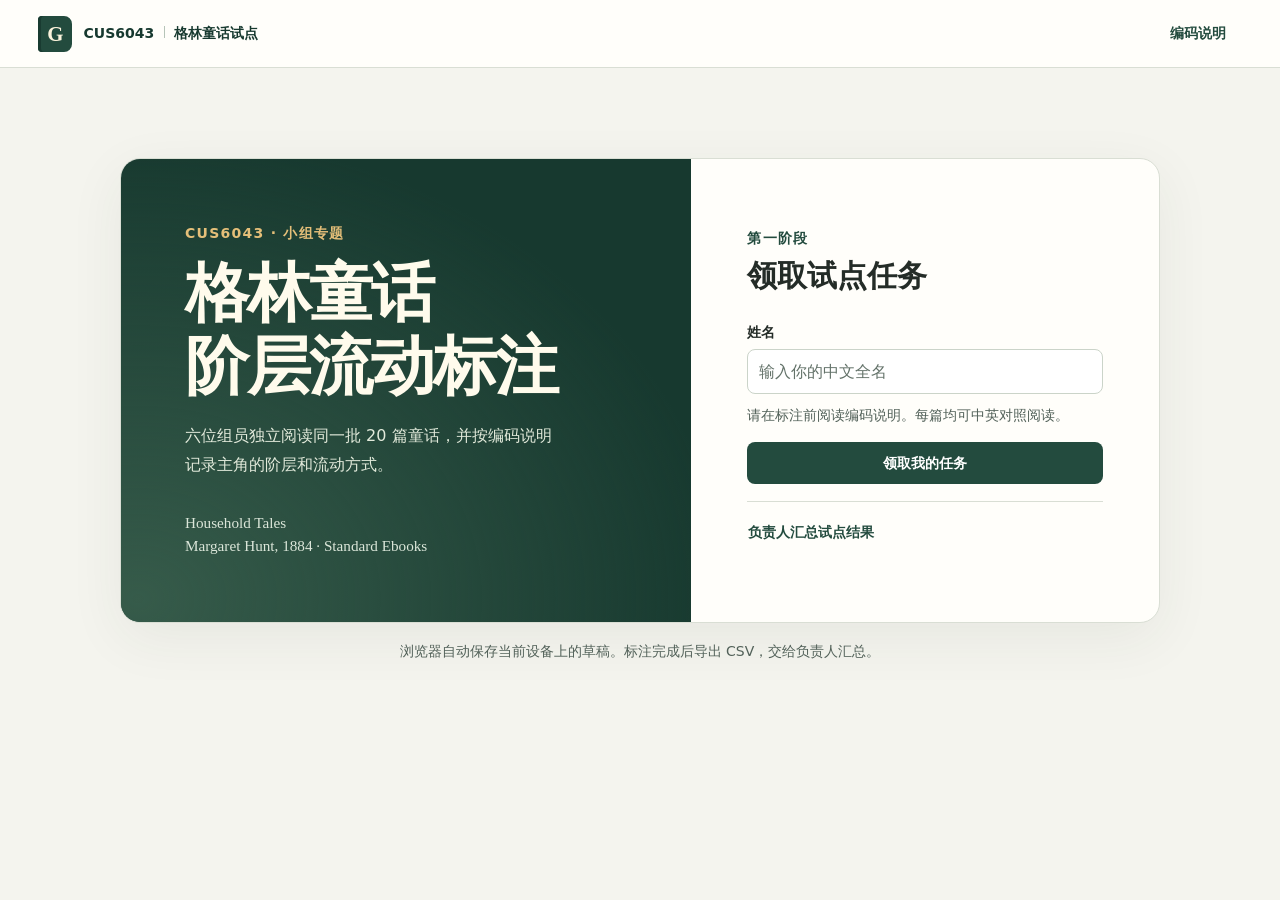
==== index.html @ 4f070ebf "Add files via upload" ====
<!doctype html>
<html lang="zh-CN">
<head>
  <meta charset="utf-8">
  <meta name="viewport" content="width=device-width, initial-scale=1">
  <meta name="color-scheme" content="light">
  <meta name="description" content="CUS6043 格林童话阶层流动独立试点标注工具，内置试点篇目的英文全文与中文翻译">
  <title>格林童话阶层流动 · 试点标注</title>
  <style>:root {
  --paper: #f4f4ee;
  --white: #fffefa;
  --ink: #242c27;
  --muted: #526159;
  --forest: #234b3e;
  --deep: #17392f;
  --line: #d9ded4;
  --soft-green: #e7eee5;
  --ochre: #e5bf79;
  --error: #8e3028;
  --radius: 14px;
  --serif: "Georgia", "Songti SC", "Noto Serif CJK SC", SimSun, serif;
  font: 16px/1.5 "Microsoft YaHei UI", "PingFang SC", system-ui, sans-serif;
  color: var(--ink);
  background: var(--paper);
}
*, *::before, *::after { box-sizing: border-box; }
[hidden] { display: none !important; }
body { margin: 0; }
button, input, select, textarea { font: inherit; }
button { cursor: pointer; }
button:disabled { cursor: default; }
button:focus-visible, input:focus-visible, select:focus-visible, textarea:focus-visible, [tabindex="0"]:focus-visible, summary:focus-visible {
  outline: 2px solid #527763;
  outline-offset: 3px;
}
h1, h2, h3, p { margin: 0; }
.muted { color: var(--muted); font-size: .875rem; }
.visually-hidden { position: absolute; width: 1px; height: 1px; padding: 0; margin: -1px; overflow: hidden; clip-path: inset(50%); white-space: nowrap; }
.error { color: var(--error); font-size: .875rem; white-space: pre-line; }
.eyebrow { color: var(--forest); font-size: .875rem; font-weight: 700; letter-spacing: .09em; }
.button {
  border: 1px solid transparent;
  border-radius: 8px;
  padding: .6rem .93rem;
  font-size: .875rem;
  font-weight: 650;
  line-height: 1.45;
  min-height: 42px;
}
.primary { color: white; background: var(--forest); }
.primary:hover:not(:disabled) { background: var(--deep); }
.secondary { color: var(--forest); background: var(--white); border-color: var(--line); }
.secondary:hover:not(:disabled), .quiet:hover { background: var(--soft-green); }
.primary:disabled, .secondary:disabled { color: #57665d; background: #e8ece5; border-color: #e8ece5; }
.quiet, .link { color: var(--forest); background: transparent; }
.link { padding-inline: 0; text-align: left; }
.link:hover { text-decoration: underline; text-underline-offset: 3px; }
.topbar {
  height: 68px;
  display: flex;
  justify-content: space-between;
  align-items: center;
  gap: .65rem;
  padding: 0 clamp(16px, 3vw, 50px);
  border-bottom: 1px solid var(--line);
  background: var(--white);
}
.brand {
  display: flex;
  align-items: center;
  gap: .7rem;
  padding: 0;
  border: 0;
  color: var(--deep);
  background: transparent;
  font-size: .875rem;
  font-weight: 700;
  white-space: nowrap;
}
.brand-mark {
  display: grid;
  place-items: center;
  width: 34px;
  height: 36px;
  border-radius: 4px 8px 8px 4px;
  color: #fcf3dc;
  background: var(--forest);
  font: 700 1.3rem var(--serif);
  box-shadow: inset 3px 0 #193b31;
}
.brand-divider { display: inline-block; margin-inline: .6rem; height: .75rem; border-left: 1px solid #b6c4b8; vertical-align: -.025rem; }
.top-actions { display: flex; gap: .3rem; align-items: center; }
#identity { color: var(--forest); font-size: .875rem; font-weight: 700; margin-right: .55rem; }
.home { max-width: 1088px; margin: clamp(42px, 10vh, 105px) auto 40px; padding: 0 24px; }
.landing {
  min-height: 465px;
  display: grid;
  grid-template-columns: 1.22fr 1fr;
  border: 1px solid var(--line);
  border-radius: 20px;
  overflow: hidden;
  background: var(--white);
  box-shadow: 0 15px 56px #263b2711;
}
.landing-intro {
  display: flex;
  flex-direction: column;
  align-items: flex-start;
  padding: clamp(31px, 5vw, 66px);
  color: #fffbec;
  background: radial-gradient(ellipse at 3% 95%, #365b4a 0%, transparent 75%), var(--deep);
}
.landing-intro .eyebrow { color: var(--ochre); }
.landing-intro h1 { font: 700 clamp(2.45rem, 5vw, 4.25rem)/1.14 var(--serif); letter-spacing: -.03em; margin: .9rem 0 1.1rem; }
.landing-intro > p:nth-of-type(2) { max-width: 23em; color: #e2eadb; line-height: 1.8; }
.edition {
  margin-top: auto;
  padding-top: 1.2rem;
  color: #dbe6d9;
  font: .95rem/1.55 var(--serif);
}
.entry { align-self: center; padding: clamp(30px, 4.5vw, 56px); }
.entry h2 { font: 700 1.9rem/1.3 var(--serif); margin: .5rem 0 1.6rem; }
.entry-help { margin: .65rem 0 1rem; color: var(--muted); font-size: .875rem; }
.entry .primary { width: 100%; }
.entry .error { margin-top: .65rem; }
.entry-footer { margin-top: 1.1rem; padding-top: .55rem; border-top: 1px solid var(--line); }
.landing-foot { text-align: center; margin: 1.1rem auto 0; color: var(--muted); font-size: .875rem; }
label { display: block; color: var(--ink); font-size: .875rem; font-weight: 650; }
input:not([type]), input[type="text"], select, textarea {
  width: 100%;
  border: 1px solid #cbd4c9;
  border-radius: 8px;
  padding: .59rem .66rem;
  background: #fff;
  color: var(--ink);
}
input::placeholder, textarea::placeholder { color: #637269; }
.entry input { margin-top: .4rem; }
select {
  appearance: none;
  padding-right: 1.8rem;
  background: linear-gradient(45deg, transparent 50%, #4d6759 50%) right 13px center / 5px 5px no-repeat,
              linear-gradient(135deg, #4d6759 50%, transparent 50%) right 8px center / 5px 5px no-repeat, #fff;
}
textarea { resize: vertical; min-height: 76px; }
.workbench {
  display: grid;
  grid-template-columns: minmax(175px, 224px) minmax(340px, 1fr) minmax(315px, 380px);
  gap: 16px;
  max-width: 1570px;
  height: calc(100dvh - 68px);
  margin: 0 auto;
  padding: 16px;
}
.queue, .reader, .annotation { min-height: 0; border: 1px solid var(--line); border-radius: var(--radius); background: var(--white); }
.queue { display: flex; flex-direction: column; overflow: hidden; }
.queue-head, .queue-actions { padding: 14px 15px; }
.queue-head { border-bottom: 1px solid var(--line); }
.queue-head h2 { font-size: 1.05rem; }
#progress-text { margin: .26rem 0; color: var(--muted); font-size: .875rem; }
progress { width: 100%; height: 9px; border: 0; border-radius: 20px; background: var(--soft-green); overflow: hidden; }
progress::-webkit-progress-bar { background: var(--soft-green); }
progress::-webkit-progress-value { background: #548166; }
progress::-moz-progress-bar { background: #548166; }
.queue ol { min-height: 0; overflow-y: auto; list-style: none; margin: 0; padding: .33rem .45rem; flex: 1; }
.task {
  display: grid;
  grid-template-columns: 2rem minmax(0, 1fr) .67rem;
  gap: .32rem;
  align-items: center;
  text-align: left;
  width: 100%;
  padding: .51rem .42rem;
  min-height: 42px;
  border: 1px solid transparent;
  border-radius: 7px;
  color: var(--ink);
  background: transparent;
  font-size: .875rem;
}
.task:hover { background: #f1f3ee; }
.task[aria-current] { background: var(--soft-green); color: var(--deep); border-color: #c7d8c8; font-weight: 700; }
.task-id { color: var(--muted); font-size: .78rem; font-variant-numeric: tabular-nums; }
.task-title { overflow: hidden; text-overflow: ellipsis; white-space: nowrap; }
.task-state { width: .58rem; height: .58rem; border: 1px solid #adb9af; border-radius: 50%; }
.task-state.draft { background: #bd823b; border-color: #ac752e; }
.task-state.complete { background: #426951; border-color: #426951; }
.queue-actions { border-top: 1px solid var(--line); }
.queue-actions .primary { width: 100%; }
#export-hint { margin-top: .4rem; }
.backup-actions { display: flex; flex-wrap: wrap; gap: .15rem .65rem; }
.mobile-jump { display: none; }
.reader { display: flex; overflow: hidden; flex-direction: column; container-type: inline-size; }
.reader-head { padding: 20px clamp(19px, 2.5vw, 38px) 14px; border-bottom: 1px solid var(--line); }
.reader-head h1 { color: #26382c; font: 700 clamp(1.75rem, 3vw, 2.65rem)/1.12 var(--serif); overflow-wrap: anywhere; margin: .3rem 0 .46rem; }
.reader-head h1 span { display: block; }
.reader[data-mode="bilingual"] h1 .chinese-copy {
  margin-top: .46rem;
  color: var(--forest);
  font: 700 clamp(1.06rem, 2vw, 1.33rem)/1.3 var(--serif);
}
.reader[data-mode="english"] .chinese-copy,
.reader[data-mode="chinese"] .english-copy { display: none; }
.reader-modes {
  display: inline-flex;
  gap: 2px;
  margin-top: .75rem;
  padding: 2px;
  border: 1px solid var(--line);
  border-radius: 8px;
  background: #f2f4ed;
}
.reader-modes label { position: relative; min-width: 0; cursor: pointer; }
.reader-modes input { position: absolute; inset: 0; width: 100%; height: 100%; margin: 0; opacity: 0; cursor: pointer; }
.reader-modes span { display: block; border-radius: 6px; padding: .33rem .61rem; white-space: nowrap; }
.reader-modes input:checked + span { color: white; background: var(--forest); }
.reader-modes input:focus-visible + span { outline: 2px solid #527763; outline-offset: 2px; }
.story-body {
  flex: 1;
  overflow: auto;
  overscroll-behavior: contain;
  min-height: 0;
  padding: 18px clamp(19px, 2.5vw, 38px) 30px;
  font: 1.13rem/1.68 var(--serif);
  hyphens: auto;
}
.reading-pair { max-width: 74ch; margin: 0 auto; }
.story-body p { margin: 0 0 1em; }
.story-body .chinese-copy {
  font-family: "Songti SC", "Noto Serif CJK SC", SimSun, serif;
  line-height: 1.85;
  hyphens: none;
}
.reader[data-mode="bilingual"] .reading-pair {
  padding-block: .82rem;
  border-bottom: 1px solid var(--line);
}
.reader[data-mode="bilingual"] .reading-pair:first-child { padding-top: 0; }
.reader[data-mode="bilingual"] .reading-pair:last-child { border-bottom: 0; }
.reader[data-mode="bilingual"] .reading-pair p { margin: 0; }
.reader[data-mode="bilingual"] .reading-pair .chinese-copy {
  margin-top: .48rem;
  border-left: 2px solid #c7d8c8;
  padding-left: .66rem;
}
@container (min-width: 625px) {
  .reader[data-mode="bilingual"] .reading-pair { display: grid; grid-template-columns: 1fr 1fr; max-width: none; gap: 1.15rem; }
  .reader[data-mode="bilingual"] .reading-pair .chinese-copy { margin-top: 0; padding-left: .9rem; }
}
.annotation { overflow: auto; }
.annotation-head { display: flex; align-items: center; justify-content: space-between; gap: .45rem; padding: 17px 17px 13px; border-bottom: 1px solid var(--line); }
.annotation-head h2 { font: 700 1.38rem/1.3 var(--serif); margin-top: .17rem; }
.state { color: var(--muted); font-size: .875rem; text-align: right; }
.state.failure { color: var(--error); }
#annotation-form { padding: 14px 17px 18px; }
fieldset { min-width: 0; border: 0; padding: 0; margin: 0; }
legend { padding: 0; font-size: .875rem; font-weight: 700; }
.field { min-width: 0; }
.field label, .label { margin-bottom: .26rem; }
.necessary { color: #8e3028; }
.choice-row { display: grid; grid-template-columns: 1fr 1fr; gap: .55rem; margin-top: .33rem; }
.choice-row label { display: flex; align-items: center; gap: .42rem; border: 1px solid var(--line); padding: .45rem .5rem; border-radius: 8px; margin: 0; cursor: pointer; white-space: nowrap; }
.choice-row input { flex: none; margin: 0; }
.choice-row label:has(input:checked) { background: var(--soft-green); border-color: #a8bfae; }
input[type=radio], input[type=checkbox] { accent-color: var(--forest); }
.field-grid { display: grid; grid-template-columns: 1fr 1fr; gap: .65rem .55rem; margin-top: .75rem; }
.field-wide { grid-column: 1 / -1; }
.form-instruction { font-size: .875rem; color: var(--muted); margin-top: .65rem; }
.form-actions { display: flex; gap: .55rem; margin-top: .85rem; }
.form-actions .primary { flex: 1; }
#form-error { margin-top: .56rem; }
.review { max-width: 1180px; margin: 0 auto; padding: 34px 20px; }
.review-head { display: flex; justify-content: space-between; align-items: flex-end; gap: 1rem; margin-bottom: 22px; }
.review-head h1, dialog h2 { font: 700 2.2rem/1.25 var(--serif); margin: .24rem 0 .45rem; }
.review-head p:not(.eyebrow) { color: var(--muted); }
.review-panel { border: 1px solid var(--line); border-radius: var(--radius); background: var(--white); padding: 18px; margin-bottom: 16px; }
.review-actions, .result-heading { display: flex; align-items: center; gap: .65rem; flex-wrap: wrap; }
.result-heading { justify-content: space-between; margin-bottom: .5rem; }
.result-heading h2 { font-size: 1.18rem; }
.review-actions + p, .review-panel .error { margin-top: .65rem; }
.review-roles { margin: .75rem 0 0; padding: 0; display: flex; flex-wrap: wrap; list-style: none; gap: .5rem; }
.review-roles li { border: 1px solid var(--line); border-radius: 6px; padding: .35rem .55rem; font-size: .875rem; }
.review-roles li.received { border-color: #bfd0bf; background: var(--soft-green); }
.review-result { border-top: 1px solid var(--line); }
.review-result summary { cursor: pointer; padding: .65rem .15rem; }
.review-result strong { color: var(--deep); }
.review-result small { margin-left: .45rem; color: var(--muted); font-size: .875rem; }
.review-result[data-conflict="true"] strong { color: #813e1c; }
.table-scroll { overflow: auto; }
table { border-collapse: collapse; width: 100%; font-size: .875rem; }
th, td { padding: .46rem .55rem; text-align: left; vertical-align: top; border-bottom: 1px solid var(--line); }
th { background: #eff2eb; }
td.conflict-cell { background: #faedda; }
td:last-child { white-space: pre-wrap; overflow-wrap: anywhere; min-width: 7rem; }
.check-label { display: flex; align-items: center; gap: .25rem; }
dialog { width: min(860px, calc(100% - 24px)); max-height: 87dvh; padding: 0; border: 1px solid var(--line); border-radius: var(--radius); background: var(--white); color: var(--ink); }
dialog::backdrop { background: #162b24a0; }
.dialog-head { position: sticky; top: 0; display: flex; justify-content: space-between; align-items: center; padding: 14px 22px; gap: 1rem; background: var(--white); border-bottom: 1px solid var(--line); }
.guide-content { padding: 0 22px 16px; }
.guide-item { padding: 12px 0; border-bottom: 1px solid var(--line); }
.guide-item:last-child { border-bottom: 0; }
.guide-item h3 { margin-bottom: .32rem; font-size: 1.12rem; }
.guide-item p { margin-bottom: .3rem; }
@media (max-width: 1050px) {
  .workbench { grid-template-columns: minmax(150px, 176px) minmax(260px, 1fr) minmax(295px, 320px); gap: 10px; padding: 10px; }
  .task { grid-template-columns: 1.65rem minmax(0, 1fr) .62rem; gap: .2rem; }
  .annotation-head, #annotation-form { padding-left: 11px; padding-right: 11px; }
}
@media (max-width: 810px) {
  .workbench { height: auto; grid-template-columns: minmax(0, 1fr) minmax(285px, 330px); }
  .queue { grid-column: 1 / -1; display: grid; grid-template-columns: minmax(0, 1fr) minmax(0, 1fr); }
  .queue ol { display: none; }
  .queue-head, .queue-actions { border: 0; }
  .queue-actions { grid-column: 1 / -1; display: flex; align-items: center; flex-wrap: wrap; gap: .25rem .75rem; border-top: 1px solid var(--line); padding-block: .5rem; }
  .queue-actions .primary { width: auto; }
  #export-hint { margin-top: 0; }
  .mobile-jump { display: block; padding: 12px 14px; }
  .mobile-jump select { display: block; margin-top: .25rem; }
  .story-body { max-height: 62dvh; font-size: 1.05rem; }
}
@media (max-width: 650px) {
  .topbar { height: auto; min-height: 60px; flex-wrap: wrap; padding: 8px 11px; }
  .top-actions { gap: .1rem; }
  .top-actions .button { padding-inline: .42rem; }
  #identity { margin-right: .22rem; }
  .home { margin-top: 22px; padding-inline: 12px; }
  .landing { grid-template-columns: minmax(0, 1fr); }
  .landing-intro, .entry { padding: 24px; }
  .landing-intro h1 { font-size: clamp(2.45rem, 9vw, 3.55rem); }
  .landing-intro .edition { padding-top: .7rem; }
  .entry h2 { margin-bottom: 1rem; }
  .workbench { grid-template-columns: minmax(0, 1fr); }
  .story-body { max-height: 48dvh; }
  .review-head { flex-direction: column; align-items: flex-start; }
  .review-panel { padding: 12px; }
}
</style>
</head>
<body>
  <header class="topbar">
    <button type="button" class="brand" id="home-button" aria-label="返回首页">
      <span class="brand-mark" aria-hidden="true">G</span>
      <span>CUS6043<span class="brand-divider" aria-hidden="true"></span>格林童话试点</span>
    </button>
    <div class="top-actions">
      <span id="identity" hidden></span>
      <button type="button" class="button quiet" id="show-guide">编码说明</button>
      <button type="button" class="button quiet" id="switch-user" hidden>切换姓名</button>
    </div>
  </header>
  <main id="home" class="home">
    <section class="landing">
      <div class="landing-intro">
        <p class="eyebrow">CUS6043 · 小组专题</p>
        <h1>格林童话<br>阶层流动标注</h1>
        <p>六位组员独立阅读同一批 20 篇童话，并按编码说明记录主角的阶层和流动方式。</p>
        <p class="edition" lang="en">Household Tales<br>Margaret Hunt, 1884 · Standard Ebooks</p>
      </div>
      <div class="entry">
        <p class="eyebrow">第一阶段</p>
        <h2>领取试点任务</h2>
        <form id="claim">
          <label for="name">姓名</label>
          <input id="name" name="name" placeholder="输入你的中文全名" autocomplete="off" required>
          <p class="entry-help">请在标注前阅读编码说明。每篇均可中英对照阅读。</p>
          <button class="button primary" type="submit">领取我的任务</button>
          <p id="claim-error" class="error" role="alert" hidden></p>
        </form>
        <div class="entry-footer">
          <button type="button" class="button link" id="show-review">负责人汇总试点结果</button>
        </div>
      </div>
    </section>
    <p class="landing-foot">浏览器自动保存当前设备上的草稿。标注完成后导出 CSV，交给负责人汇总。</p>
  </main>
  <main id="workspace" class="workbench" hidden>
    <nav class="queue" aria-label="试点篇目">
      <div class="queue-head">
        <h2>试点篇目</h2>
        <p id="progress-text"></p>
        <progress id="progress" aria-label="已完成篇数"></progress>
      </div>
      <label class="mobile-jump" for="jump">切换篇目
        <select id="jump"></select>
      </label>
      <ol id="task-list"></ol>
      <div class="queue-actions">
        <button type="button" class="button primary" id="export-final">导出试点 CSV</button>
        <p id="export-hint" class="muted"></p>
        <div class="backup-actions">
          <button type="button" class="button link" id="export-draft">备份 CSV</button>
          <button type="button" class="button link" id="restore-draft">导入备份</button>
          <input type="file" id="restore-files" accept=".csv,text/csv" hidden>
        </div>
      </div>
    </nav>
    <article class="reader" id="reader" data-mode="bilingual" aria-labelledby="story-title">
      <div class="reader-head">
        <p class="eyebrow" id="story-id"></p>
        <h1 id="story-title" tabindex="-1"><span id="story-title-en" class="english-copy" lang="en"></span><span id="story-title-zh" class="chinese-copy" lang="zh-CN"></span></h1>
        <p class="muted" id="story-source"></p>
        <fieldset class="reader-modes" id="reader-modes">
          <legend class="visually-hidden">阅读语言</legend>
          <label><input type="radio" name="reader-mode" value="bilingual" checked><span>中英对照</span></label>
          <label><input type="radio" name="reader-mode" value="english"><span>仅英文</span></label>
          <label><input type="radio" name="reader-mode" value="chinese"><span>仅中文</span></label>
        </fieldset>
      </div>
      <div class="story-body" id="story-body" tabindex="0" aria-label="童话中英对照全文"></div>
    </article>
    <section class="annotation" id="annotation" aria-labelledby="form-title">
      <div class="annotation-head">
        <div><p class="eyebrow">独立标注</p><h2 id="form-title">篇目标注</h2></div>
        <span id="saved-status" class="state" role="status" aria-live="polite"></span>
      </div>
      <form id="annotation-form" novalidate>
        <div id="annotation-fields"></div>
        <p class="error" id="form-error" role="alert" hidden></p>
        <div class="form-actions">
          <button type="button" class="button secondary" id="previous">上一篇</button>
          <button type="submit" class="button primary" id="save-next">保存并下一篇</button>
        </div>
      </form>
    </section>
  </main>
  <main id="review" class="review" hidden>
    <div class="review-head">
      <div>
        <p class="eyebrow">试点回收</p>
        <h1>汇总与分歧</h1>
        <p>收齐六位组员的完整 CSV，再对照各篇的适用性和四个关键字段。</p>
      </div>
      <button type="button" id="review-back" class="button secondary">返回领取页</button>
    </div>
    <section class="review-panel" aria-label="结果导入">
      <div class="review-actions">
        <button type="button" id="add-files" class="button primary">导入试点 CSV</button>
        <input type="file" id="review-files" accept=".csv,text/csv" multiple hidden>
        <button type="button" id="export-review" class="button secondary" disabled>导出汇总 CSV</button>
        <button type="button" id="export-disagreements" class="button secondary" disabled>导出分歧表 CSV</button>
      </div>
      <p id="review-progress" class="muted" aria-live="polite"></p>
      <p class="muted">导入的结果保留在当前页面，关闭或刷新前请先导出。</p>
      <ul id="review-roles" class="review-roles"></ul>
      <p id="review-error" class="error" role="alert" hidden></p>
    </section>
    <section id="review-results" class="review-panel" aria-label="逐篇结果" hidden>
      <div class="result-heading">
        <h2 id="result-title"></h2>
        <label class="check-label"><input type="checkbox" id="only-disagreements"> 只看分歧</label>
      </div>
      <div id="review-table"></div>
    </section>
  </main>
  <dialog id="guide" aria-labelledby="guide-title">
    <div class="dialog-head">
      <div><p class="eyebrow">工作表原文</p><h2 id="guide-title">编码说明</h2></div>
      <form method="dialog"><button class="button secondary" aria-label="关闭编码说明">关闭</button></form>
    </div>
    <div class="guide-content" id="guide-content"></div>
  </dialog>
  <script type="application/json" id="pilot-data">{"people": {"A": "钱思娴", "B": "张思贤", "C": "袁嘉伟", "D": "刘亚洲", "E": "伊思遥", "F": "陈思益"}, "tales": [{"khm": "1", "title": "The Frog-King, or Iron Henry", "titleZh": "青蛙国王，又名铁亨利", "file": "001_the-frog-king-or-iron-henry.txt", "paragraphs": ["In old times when wishing still helped one, there lived a king whose daughters were all beautiful, but the youngest was so beautiful that the sun itself, which has seen so much, was astonished whenever it shone in her face. Close by the King’s castle lay a great dark forest, and under an old lime-tree in the forest was a well, and when the day was very warm, the King’s child went out into the forest and sat down by the side of the cool fountain, and when she was dull she took a golden ball, and threw it up on high and caught it, and this ball was her favorite plaything.", "Now it so happened that on one occasion the princess’s golden ball did not fall into the little hand which she was holding up for it, but on to the ground beyond, and rolled straight into the water. The King’s daughter followed it with her eyes, but it vanished, and the well was deep, so deep that the bottom could not be seen. On this she began to cry, and cried louder and louder, and could not be comforted. And as she thus lamented someone said to her, “What ails thee, King’s daughter? Thou weepest so that even a stone would show pity.” She looked round to the side from whence the voice came, and saw a frog stretching forth its thick, ugly head from the water.", "“Ah! old water-splasher, is it thou?” said she; “I am weeping for my golden ball, which has fallen into the well.”", "“Be quiet, and do not weep,” answered the frog, “I can help thee, but what wilt thou give me if I bring thy plaything up again?”", "“Whatever thou wilt have, dear frog,” said she⁠—“My clothes, my pearls and jewels, and even the golden crown which I am wearing.”", "The frog answered, “I do not care for thy clothes, thy pearls and jewels, or thy golden crown, but if thou wilt love me and let me be thy companion and playfellow, and sit by thee at thy little table, and eat off thy little golden plate, and drink out of thy little cup, and sleep in thy little bed⁠—if thou wilt promise me this I will go down below, and bring thee thy golden ball up again.”", "“Oh yes,” said she, “I promise thee all thou wishest, if thou wilt but bring me my ball back again.” She, however, thought, “How the silly frog does talk! He lives in the water with the other frogs, and croaks, and can be no companion to any human being!”", "But the frog when he had received this promise, put his head into the water and sank down, and in a short while came swimming up again with the ball in his mouth, and threw it on the grass. The King’s daughter was delighted to see her pretty plaything once more, and picked it up, and ran away with it. “Wait, wait,” said the frog. “Take me with thee. I can’t run as thou canst.” But what did it avail him to scream his croak, croak, after her, as loudly as he could? She did not listen to it, but ran home and soon forgot the poor frog, who was forced to go back into his well again.", "The next day when she had seated herself at table with the King and all the courtiers, and was eating from her little golden plate, something came creeping splish splash, splish splash, up the marble staircase, and when it had got to the top, it knocked at the door and cried, “Princess, youngest princess, open the door for me.” She ran to see who was outside, but when she opened the door, there sat the frog in front of it. Then she slammed the door to, in great haste, sat down to dinner again, and was quite frightened.", "The King saw plainly that her heart was beating violently, and said, “My child, what art thou so afraid of? Is there perchance a giant outside who wants to carry thee away?”", "“Ah, no,” replied she. “It is no giant but a disgusting frog.”", "“What does a frog want with thee?”", "“Ah, dear father, yesterday as I was in the forest sitting by the well, playing, my golden ball fell into the water. And because I cried so, the frog brought it out again for me, and because he so insisted, I promised him he should be my companion, but I never thought he would be able to come out of his water! And now he is outside there, and wants to come in to me.”", "In the meantime it knocked a second time, and cried,", "“Princess! youngest princess! Open the door for me! Dost thou not know what thou saidst to me Yesterday by the cool waters of the fountain? Princess, youngest princess! Open the door for me!”", "Then said the King, “That which thou hast promised must thou perform. Go and let him in.”", "She went and opened the door, and the frog hopped in and followed her, step by step, to her chair. There he sat and cried, “Lift me up beside thee.” She delayed, until at last the King commanded her to do it. When the frog was once on the chair he wanted to be on the table, and when he was on the table he said, “Now, push thy little golden plate nearer to me that we may eat together.” She did this, but it was easy to see that she did not do it willingly. The frog enjoyed what he ate, but almost every mouthful she took choked her. At length he said, “I have eaten and am satisfied; now I am tired, carry me into thy little room and make thy little silken bed ready, and we will both lie down and go to sleep.”", "The King’s daughter began to cry, for she was afraid of the cold frog which she did not like to touch, and which was now to sleep in her pretty, clean little bed. But the King grew angry and said, “He who helped thee when thou wert in trouble ought not afterwards to be despised by thee.” So she took hold of the frog with two fingers, carried him upstairs, and put him in a corner.", "But when she was in bed he crept to her and said, “I am tired, I want to sleep as well as thou, lift me up or I will tell thy father.”", "Then she was terribly angry, and took him up and threw him with all her might against the wall. “Now, thou wilt be quiet, odious frog,” said she. But when he fell down he was no frog but a King’s son with beautiful kind eyes. He by her father’s will was now her dear companion and husband. Then he told her how he had been bewitched by a wicked witch, and how no one could have delivered him from the well but herself, and that tomorrow they would go together into his kingdom. Then they went to sleep, and next morning when the sun awoke them, a carriage came driving up with eight white horses, which had white ostrich feathers on their heads, and were harnessed with golden chains, and behind stood the young King’s servant Faithful Henry. Faithful Henry had been so unhappy when his master was changed into a frog, that he had caused three iron bands to be laid round his heart, lest it should burst with grief and sadness. The carriage was to conduct the young King into his Kingdom.", "Faithful Henry helped them both in, and placed himself behind again, and was full of joy because of this deliverance. And when they had driven a part of the way the King’s son heard a cracking behind him as if something had broken. So he turned round and cried, “Henry, the carriage is breaking.”", "“No, master, it is not the carriage. It is a band from my heart, which was put there in my great pain when you were a frog and imprisoned in the well.” Again and once again while they were on their way something cracked, and each time the King’s son thought the carriage was breaking; but it was only the bands which were springing from the heart of faithful Henry because his master was set free and was happy."], "paragraphsZh": ["从前，人们许的愿还能派上用场。那时有一位国王，他的女儿个个都很美丽，可最小的那个格外美，连见多识广的太阳每回照到她的脸上，也要惊叹一番。国王的城堡附近有一大片幽暗的森林，林中一棵老椴树下有一口井。天气很热的时候，小公主就到林子里，坐在凉爽的井泉边。闷得慌时，她就拿出一只金球，抛到高处，再伸手接住。这是她最心爱的玩具。", "有一回，公主的金球没落进她伸出去接球的小手里，反而掉到前面的地上，径直滚进水里。公主眼看着金球消失了。井很深，深得看不见底。她哭了起来，越哭越响，怎么也安慰不了。正伤心时，有人对她说：“公主，你怎么啦？你哭得连石头听了都会同情你。”她朝声音传来的方向看去，只见一只青蛙从水里伸出又大又丑的脑袋。", "“啊，是你呀，老泼水鬼？”她说，“我哭是因为我的金球掉进井里了。”", "“别着急，别哭了，”青蛙答道，“我能帮你。不过，要是我把你的玩具捞上来，你给我什么呢？”", "“亲爱的青蛙，你要什么都行，”公主说，“我的衣服、珍珠和宝石，连我头上戴的金冠也行。”", "青蛙答道：“你的衣服、珍珠、宝石和金冠，我都不稀罕。但如果你肯喜欢我，让我做你的伙伴，陪你玩，坐在你的小桌边，吃你小金盘里的食物，用你的小杯子喝水，再睡在你的小床上，只要你答应我这些，我就潜下去，把你的金球捞上来。”", "“好呀，”她说，“只要你把球还给我，你想要什么我都答应。”可她心里想：“这只傻青蛙真会说大话！他和别的青蛙住在水里，只会呱呱叫，哪儿能跟人做伙伴！”", "青蛙听了她的许诺，就一头扎进水里，沉了下去。不一会儿，他嘴里叼着金球游了上来，把球往草地上一抛。公主看见漂亮的玩具失而复得，高兴极了，捡起球就跑。“等等，等等，”青蛙说，“把我也带上，我可跑不过你。”可他扯着嗓子在她身后呱呱直叫，又有什么用呢？公主根本没听，跑回家去，很快就把可怜的青蛙忘了。青蛙只好回到井里。", "第二天，公主和国王以及满朝廷臣同席吃饭，正用她的小金盘吃东西，忽然有个东西踩着大理石台阶，一路噗嗒噗嗒地爬上来。到了顶上，它敲起门来，喊道：“公主，最小的公主，给我开开门！”她跑去看外面是谁。一开门，只见那只青蛙正坐在门口。她赶忙砰地关上门，回到桌边继续吃饭，心里怕极了。", "国王看出她的心怦怦直跳，便问：“我的孩子，你怕什么？难道外面有个巨人要把你抓走吗？”", "“啊，不是，”她回答，“外面不是巨人，是一只讨厌的青蛙。”", "“青蛙找你做什么？”", "“啊，亲爱的父亲，昨天我坐在林子里的井边玩，金球掉进了水里。我哭得厉害，青蛙就替我捞了上来。他执意要我答应让他做我的伙伴，我就答应了，可我怎么也没想到他能从水里出来！现在他就在外面，要进来找我。”", "说话间，青蛙又敲了一次门，叫道：", "“公主呀，最小的公主呀，给我开开门！昨天在凉凉的井泉边，你对我说过的话，难道不记得了吗？公主呀，最小的公主呀，给我开开门！”", "国王说：“你答应了的事，就得做到。去，把他放进来。”", "她走去开了门。青蛙蹦进来，一步一步跟着她来到椅子旁。他坐在那儿喊：“把我抱起来，坐到你身边。”她一再拖延，直到国王命令她照办。青蛙上了椅子，又要上桌。到了桌上，他说：“把你的小金盘推过来一点，我们俩好一起吃。”她照做了，但一看就知道她不是心甘情愿的。青蛙吃得津津有味，公主却几乎每一口都噎得咽不下去。最后，青蛙说：“我吃饱了，现在困了。抱我去你的小房间，铺好你那丝绸小床，我们一起躺下睡觉。”", "公主哭了起来。她害怕这只冰凉的青蛙，碰都不愿意碰，如今他却要睡进她那漂亮干净的小床。国王生气了，说：“人家在你有难的时候帮了你，你事后就不该嫌弃他。”公主于是用两根指头捏住青蛙，把他拎上楼，搁在一个角落里。", "可是她刚上床，青蛙就爬到她跟前，说：“我累了，也跟你一样想睡觉。把我抱上去，不然我就去告诉你父亲。”", "公主顿时气极了，抓起他，用尽力气往墙上摔去。“这下你可该安静了，讨厌的青蛙！”她说。可掉下来时，他已经不是青蛙了，而是一位有着一双美丽而温和的眼睛的王子。照她父亲的意思，他从此成了她亲密的伴侣和丈夫。王子告诉她，一个邪恶的女巫对他施了法，除了她，没人能把他从井里救出来。明天他们就一起回他的王国。于是他们睡下了。次日清晨，太阳叫醒了他们，一辆八匹白马拉的马车驶了过来。马头上插着白色鸵鸟羽毛，套着金链做的挽具，车后面站着年轻国王的仆人忠诚的亨利。主人变成青蛙时，忠诚的亨利难过极了，便让人用三道铁箍箍住自己的心，免得心因为悲伤而裂开。马车是来接年轻国王回他的王国的。", "忠诚的亨利扶两人上了马车，自己又站到车后，满心欢喜，因为主人终于得救了。走了一段路，王子听见背后啪的一声，好像什么东西断了，便回头叫道：“亨利，马车要坏了！”", "“不，主人，响的不是马车，是我心上的一道铁箍。您变成青蛙、被困在井里时，我太痛苦了，就把它箍在心上。”一路上又响了一声，接着再响了一声。每回王子都以为是马车要坏了，其实只是忠诚的亨利心上的铁箍一一崩开，因为主人已经重获自由，也得到了幸福。"]}, {"khm": "2", "title": "Cat and Mouse in Partnership", "titleZh": "猫和老鼠合伙过日子", "file": "002_cat-and-mouse-in-partnership.txt", "paragraphs": ["A certain cat had made the acquaintance of a mouse, and had said so much to her about the great love and friendship she felt for her, that at length the mouse agreed that they should live and keep house together. “But we must make a provision for winter, or else we shall suffer from hunger,” said the cat, “and you, little mouse, cannot venture everywhere, or you will be caught in a trap some day.” The good advice was followed, and a pot of fat was bought, but they did not know where to put it. At length, after much consideration, the cat said, “I know no place where it will be better stored up than in the church, for no one dares take anything away from there. We will set it beneath the altar, and not touch it until we are really in need of it.” So the pot was placed in safety, but it was not long before the cat had a great yearning for it, and said to the mouse, “I want to tell you something, little mouse; my cousin has brought a little son into the world, and has asked me to be godmother; he is white with brown spots, and I am to hold him over the font at the christening. Let me go out today, and you look after the house by yourself.”", "“Yes, yes,” answered the mouse, “by all means go, and if you get anything very good, think of me, I should like a drop of sweet red christening wine too.” All this, however, was untrue; the cat had no cousin, and had not been asked to be godmother. She went straight to the church, stole to the pot of fat, began to lick at it, and licked the top of the fat off. Then she took a walk upon the roofs of the town, looked out for opportunities, and then stretched herself in the sun, and licked her lips whenever she thought of the pot of fat, and not until it was evening did she return home. “Well, here you are again,” said the mouse, “no doubt you have had a merry day.”", "“All went off well,” answered the cat.", "“What name did they give the child?”", "“Top off!” said the cat quite coolly.", "“Top off!” cried the mouse, “that is a very odd and uncommon name, is it a usual one in your family?”", "“What does it signify,” said the cat, “it is no worse than Crumb-stealer, as your godchildren are called.”", "Before long the cat was seized by another fit of longing. She said to the mouse, “You must do me a favour, and once more manage the house for a day alone. I am again asked to be godmother, and, as the child has a white ring round its neck, I cannot refuse.” The good mouse consented, but the cat crept behind the town walls to the church, and devoured half the pot of fat. “Nothing ever seems so good as what one keeps to oneself,” said she, and was quite satisfied with her day’s work.", "When she went home the mouse inquired, “And what was this child christened?”", "“Half-done,” answered the cat.", "“Half-done! What are you saying? I never heard the name in my life, I’ll wager anything it is not in the calendar!”", "The cat’s mouth soon began to water for some more licking. “All good things go in threes,” said she, “I am asked to stand godmother again. The child is quite black, only it has white paws, but with that exception, it has not a single white hair on its whole body; this only happens once every few years, you will let me go, won’t you?”", "“Top-off! Half-done!” answered the mouse, “they are such odd names, they make me very thoughtful.”", "“You sit at home,” said the cat, “in your dark-grey fur coat and long tail, and are filled with fancies, that’s because you do not go out in the daytime.” During the cat’s absence the mouse cleaned the house, and put it in order but the greedy cat entirely emptied the pot of fat. “When everything is eaten up one has some peace,” said she to herself, and well filled and fat she did not return home till night. The mouse at once asked what name had been given to the third child. “It will not please you more than the others,” said the cat. “He is called All-gone.”", "“All-gone,” cried the mouse, “that is the most suspicious name of all! I have never seen it in print. All-gone; what can that mean?” and she shook her head, curled herself up, and lay down to sleep.", "From this time forth no one invited the cat to be godmother, but when the winter had come and there was no longer anything to be found outside, the mouse thought of their provision, and said, “Come cat, we will go to our pot of fat which we have stored up for ourselves⁠—we shall enjoy that.”", "“Yes,” answered the cat, “you will enjoy it as much as you would enjoy sticking that dainty tongue of yours out of the window.” They set out on their way, but when they arrived, the pot of fat certainly was still in its place, but it was empty.", "“Alas!” said the mouse, “now I see what has happened, now it comes to light! You are a true friend! You have devoured all when you were standing godmother. First top off, then half done, then⁠—.”", "“Will you hold your tongue,” cried the cat, “one word more and I will eat you too.”", "“All gone” was already on the poor mouse’s lips; scarcely had she spoken it before the cat sprang on her, seized her, and swallowed her down. Verily, that is the way of the world."], "paragraphsZh": ["有一只猫认识了一只老鼠。猫对老鼠说了许多话，说自己多么爱她、跟她的交情多么深。到最后，老鼠同意两人搬到一起过日子。“可我们得备点过冬的吃食，不然就要挨饿，”猫说，“再说，小老鼠，你可不能到处乱跑，要不总有一天会被夹进捕鼠器。”她们照着这个好主意买了一罐油脂，却不知道往哪里放。猫想了又想，最后说：“没有比教堂更妥当的地方，谁也不敢从那儿拿走东西。我们把罐子放在祭坛下面，等真有需要的时候再动它。”罐子就这么放妥了，可没过多久，猫就馋得厉害，便对老鼠说：“小老鼠，跟你说件事。我表妹生了个儿子，请我去当教母。那孩子浑身雪白，带些褐色斑点，受洗的时候还得我抱着，让他悬在洗礼池上头。今天让我出去一趟，你自己看家吧。”", "“好，好，”老鼠答道，“你尽管去。要是得了什么好东西，记得想想我，我也想尝一滴洗礼宴上那甜甜的红酒呢。”其实这些话全是假的。猫根本没有表妹，也没人请她当教母。她径直去了教堂，偷偷摸到油罐边，开始舔起来，把最上面一层油都舔掉了。接着，她在城里的屋顶上溜达了一圈，四下瞅瞅有没有什么机会，又躺在太阳底下伸展身子。每逢想到那罐油，她就舔舔嘴唇，直到傍晚才回家。“哟，你可回来了，”老鼠说，“今天一定过得很开心吧。”", "“一切都挺顺利，”猫回答。", "“他们给孩子取了什么名字？”", "“舔掉顶！”猫若无其事地说。", "“舔掉顶！”老鼠叫起来，“这名字可真古怪，也少见。你们家常用这个名字吗？”", "“那有什么要紧，”猫说，“总不比你那些教子教女叫的‘偷面包屑’难听。”", "不久，猫又馋了起来。她对老鼠说：“你得帮我个忙，又要一个人照看家里一天了。人家又请我去当教母。那孩子脖子上有一圈白毛，我实在不好推辞。”好心的老鼠答应了，猫却贴着城墙后面溜到教堂，一口气吃掉了半罐油。“什么东西也抵不上独吞的好吃，”她说，对自己这一天的收获十分满意。", "她回到家，老鼠问：“这回受洗的孩子叫什么？”", "“吃一半，”猫答道。", "“吃一半！你说什么呀？我这辈子都没听过这个名字，敢打赌，圣人名历上绝没有这个名字！”", "没多久，猫馋得又要流口水了，还想再去舔一点。“好事总得凑够三回，”她说，“人家又请我去当教母。那孩子通身乌黑，只有爪子是白的，除此之外全身找不出一根白毛。这样的事几年才遇上一回，你会让我去的，对吧？”", "“舔掉顶！吃一半！”老鼠答道，“这名字都太怪了，叫我想来想去。”", "“你成天待在家里，”猫说，“裹着你那身深灰色皮毛，拖着长尾巴，满脑子都是胡思乱想。这都是因为你白天不出门。”猫不在时，老鼠把屋子打扫干净，收拾整齐，贪嘴的猫却把整罐油吃得一干二净。“什么都吃完了，也就清静了，”她自言自语。她吃得肚子滚圆，直到夜里才回家。老鼠一见她，立刻问第三个孩子取了什么名字。猫说：“这名字你听了也不会比前两个更喜欢。他叫‘全吃光’。”", "“全吃光，”老鼠叫道，“这个名字最叫人起疑！我从来没在书上见过。全吃光，这究竟是什么意思？”她摇摇头，缩成一团，躺下睡了。", "从此再没人请猫去当教母。冬天来了，外头再也找不到吃食，老鼠想起了储备，便说：“来吧，猫，我们去取给自己备下的那罐油，吃起来一定很香。”", "“当然，”猫答道，“就跟你把那条娇贵的小舌头伸到窗外尝尝一样香。”她们出发了。到了地方，油罐倒是还摆在原处，却已经空了。", "“唉！”老鼠说，“现在我明白是怎么回事了，一切都明摆着！你真是个好朋友啊！你每回去当教母，就是把油吃了。先舔掉顶，再吃一半，然后……”", "“还不给我闭嘴！”猫喝道，“再说一个字，连你也吃了。”", "可怜的老鼠已经把“全吃光”送到了嘴边。她才说出口，猫就扑过去，一把抓住她，把她吞了下去。的确，世道就是这样。"]}, {"khm": "12", "title": "Rapunzel", "titleZh": "莴苣姑娘（拉庞泽尔）", "file": "012_rapunzel.txt", "paragraphs": ["There were once a man and a woman who had long in vain wished for a child. At length the woman hoped that God was about to grant her desire. These people had a little window at the back of their house from which a splendid garden could be seen, which was full of the most beautiful flowers and herbs. It was, however, surrounded by a high wall, and no one dared to go into it because it belonged to an enchantress, who had great power and was dreaded by all the world. One day the woman was standing by this window and looking down into the garden, when she saw a bed which was planted with the most beautiful rampion (rapunzel), and it looked so fresh and green that she longed for it, and had the greatest desire to eat some. This desire increased every day, and as she knew that she could not get any of it, she quite pined away, and looked pale and miserable. Then her husband was alarmed, and asked, “What aileth thee, dear wife?”", "“Ah,” she replied, “if I can’t get some of the rampion, which is in the garden behind our house, to eat, I shall die.”", "The man, who loved her, thought, “Sooner than let thy wife die, bring her some of the rampion thyself, let it cost thee what it will.” In the twilight of the evening, he clambered down over the wall into the garden of the enchantress, hastily clutched a handful of rampion, and took it to his wife. She at once made herself a salad of it, and ate it with much relish. She, however, liked it so much⁠—so very much, that the next day she longed for it three times as much as before. If he was to have any rest, her husband must once more descend into the garden. In the gloom of evening, therefore, he let himself down again; but when he had clambered down the wall he was terribly afraid, for he saw the enchantress standing before him.", "“How canst thou dare,” said she with angry look, “to descend into my garden and steal my rampion like a thief? Thou shalt suffer for it!”", "“Ah,” answered he, “let mercy take the place of justice, I only made up my mind to do it out of necessity. My wife saw your rampion from the window, and felt such a longing for it that she would have died if she had not got some to eat.”", "Then the enchantress allowed her anger to be softened, and said to him, “If the case be as thou sayest, I will allow thee to take away with thee as much rampion as thou wilt, only I make one condition, thou must give me the child which thy wife will bring into the world; it shall be well treated, and I will care for it like a mother.” The man in his terror consented to everything, and when the woman was brought to bed, the enchantress appeared at once, gave the child the name of Rapunzel, and took it away with her.", "Rapunzel grew into the most beautiful child beneath the sun. When she was twelve years old, the enchantress shut her into a tower, which lay in a forest, and had neither stairs nor door, but quite at the top was a little window. When the enchantress wanted to go in, she placed herself beneath it and cried,", "“Rapunzel, Rapunzel, Let down thy hair to me.”", "Rapunzel had magnificent long hair, fine as spun gold, and when she heard the voice of the enchantress she unfastened her braided tresses, wound them round one of the hooks of the window above, and then the hair fell twenty ells down, and the enchantress climbed up by it.", "After a year or two, it came to pass that the King’s son rode through the forest and went by the tower. Then he heard a song, which was so charming that he stood still and listened. This was Rapunzel, who in her solitude passed her time in letting her sweet voice resound. The King’s son wanted to climb up to her, and looked for the door of the tower, but none was to be found. He rode home, but the singing had so deeply touched his heart, that every day he went out into the forest and listened to it. Once when he was thus standing behind a tree, he saw that an enchantress came there, and he heard how she cried,", "“Rapunzel, Rapunzel, Let down thy hair.”", "Then Rapunzel let down the braids of her hair, and the enchantress climbed up to her. “If that is the ladder by which one mounts, I will for once try my fortune,” said he, and the next day when it began to grow dark, he went to the tower and cried,", "“Rapunzel, Rapunzel, Let down thy hair.”", "Immediately the hair fell down and the King’s son climbed up.", "At first Rapunzel was terribly frightened when a man such as her eyes had never yet beheld, came to her; but the King’s son began to talk to her quite like a friend, and told her that his heart had been so stirred that it had let him have no rest, and he had been forced to see her. Then Rapunzel lost her fear, and when he asked her if she would take him for her husband, and she saw that he was young and handsome, she thought, “He will love me more than old Dame Gothel does;” and she said yes, and laid her hand in his. She said, “I will willingly go away with thee, but I do not know how to get down. Bring with thee a skein of silk every time that thou comest, and I will weave a ladder with it, and when that is ready I will descend, and thou wilt take me on thy horse.” They agreed that until that time he should come to her every evening, for the old woman came by day. The enchantress remarked nothing of this, until once Rapunzel said to her, “Tell me, Dame Gothel, how it happens that you are so much heavier for me to draw up than the young King’s son⁠—he is with me in a moment.”", "“Ah! thou wicked child,” cried the enchantress “What do I hear thee say! I thought I had separated thee from all the world, and yet thou hast deceived me.” In her anger she clutched Rapunzel’s beautiful tresses, wrapped them twice round her left hand, seized a pair of scissors with the right, and snip, snap, they were cut off, and the lovely braids lay on the ground. And she was so pitiless that she took poor Rapunzel into a desert where she had to live in great grief and misery.", "On the same day, however, that she cast out Rapunzel, the enchantress in the evening fastened the braids of hair which she had cut off, to the hook of the window, and when the King’s son came and cried,", "“Rapunzel, Rapunzel, Let down thy hair,”", "she let the hair down. The King’s son ascended, but he did not find his dearest Rapunzel above, but the enchantress, who gazed at him with wicked and venomous looks. “Aha!” she cried mockingly, “Thou wouldst fetch thy dearest, but the beautiful bird sits no longer singing in the nest; the cat has got it, and will scratch out thy eyes as well. Rapunzel is lost to thee; thou wilt never see her more.” The King’s son was beside himself with pain, and in his despair he leapt down from the tower. He escaped with his life, but the thorns into which he fell, pierced his eyes. Then he wandered quite blind about the forest, ate nothing but roots and berries, and did nothing but lament and weep over the loss of his dearest wife. Thus he roamed about in misery for some years, and at length came to the desert where Rapunzel, with the twins to which she had given birth, a boy and a girl, lived in wretchedness. He heard a voice, and it seemed so familiar to him that he went towards it, and when he approached, Rapunzel knew him and fell on his neck and wept. Two of her tears wetted his eyes and they grew clear again, and he could see with them as before. He led her to his kingdom where he was joyfully received, and they lived for a long time afterwards, happy and contented."], "paragraphsZh": ["从前有一对夫妇，盼了很久要个孩子，始终没能如愿。终于，妻子觉得上帝就快实现她的愿望了。他们家后墙有一扇小窗，从那儿可以望见一座美丽的花园，里面长着各色最漂亮的花草和香草。不过，园子有高墙围着，没人敢进去，因为它的主人是一个法力高强的女巫，人人都怕她。有一天，妻子站在窗边往花园里看，瞧见一畦长得格外好的风铃草，叫作拉庞泽尔。那菜嫩得发绿，叫她怎么也移不开眼，馋得恨不得立刻吃上一口。她一天比一天想吃，又明知弄不到，愁得人都消瘦下来，脸色苍白，神情憔悴。丈夫吓了一跳，问：“亲爱的，你这是怎么了？”", "“唉，”她答道，“要是吃不到屋后花园里的风铃草，我就活不成了。”", "丈夫很爱她，心想：“与其眼看妻子死掉，不如亲自去给她弄些来，付出什么代价都顾不上了。”黄昏时，他爬过墙，翻进女巫的园子，匆匆抓了一把风铃草，带回给妻子。她马上拌成一盘沙拉，吃得津津有味。可她实在太爱吃了，第二天竟比先前还馋上三倍。丈夫要想有一点清静，就得再下一趟园子。于是他又趁夜色翻了下去，可刚爬下墙，就吓坏了：女巫正站在他面前。", "“你好大的胆子，”她怒气冲冲地说，“竟然像个贼一样翻进我的园子，偷我的风铃草！我一定要叫你付出代价！”", "“啊，”他答道，“求您手下留情，我是走投无路才下了决心。我的妻子从窗口看见您的风铃草，馋得实在受不了，要是一口也吃不上，她真会没命的。”", "女巫的气这才消了一些，对他说：“要真像你说的这样，风铃草你想拿多少都行。我只提一个条件：你妻子将要生下的孩子，必须交给我。我会好好待她，像亲生母亲一样照顾她。”那人吓得什么都答应了。等妻子一分娩，女巫立刻出现，给孩子取名拉庞泽尔，就把她带走了。", "拉庞泽尔长成了太阳底下最美丽的孩子。她十二岁时，女巫把她关进森林里的一座塔。那塔既没有楼梯，也没有门，只有最高处开着一扇小窗。女巫想进去时，就站在塔下叫道：", "“拉庞泽尔，拉庞泽尔，把你的头发放下来给我。”", "拉庞泽尔有一头美丽的长发，细柔如纺成的金丝。每当听见女巫的声音，她就解开盘起的辫子，在窗上的一个钩子上绕住，把头发放下二十厄尔长，女巫便顺着辫子爬上去。", "过了一两年，有一回王子骑马穿过树林，打塔旁经过，听到一阵歌声，动听极了，便停下来侧耳细听。唱歌的是拉庞泽尔。她独自住在塔里，闲来就放开甜美的嗓子唱歌。王子想爬上去见她，便四处找塔门，可怎么也找不着。他骑马回了家，可那歌声叫他深深动了心，他每天都到林子里来听。有一次，他正躲在一棵树后，见一位女巫走来，听见她喊道：", "“拉庞泽尔，拉庞泽尔，把你的头发放下来。”", "拉庞泽尔放下发辫，女巫就爬了上去。“原来这就是攀上去的梯子，那我也来碰碰运气吧。”王子说。第二天天快黑时，他走到塔下喊道：", "“拉庞泽尔，拉庞泽尔，把你的头发放下来。”", "辫子立刻垂了下来，王子就顺着它爬了上去。", "一开始拉庞泽尔吓坏了，她从没见过男人，如今倒有一个来到她面前。王子像朋友一样亲切地和她说话，告诉她自己听得太入神，心里始终不能安宁，非来见她不可。拉庞泽尔渐渐不怕了。王子问她愿不愿意嫁给他，她见他又年轻又英俊，便想：“他会比戈特尔老婆婆更爱我的。”她答应了，将自己的手放在他的手里。她说：“我愿意跟你走，可不知道怎么下去。你每回来时给我带一绞丝线，我用它们编一架梯子。等编好了，我就爬下去，你用马把我带走。”在这之前，两人约好每晚相会，因为老婆婆总是白天来。女巫一直没察觉，直到有一次拉庞泽尔问她：“戈特尔婆婆，您告诉我，怎么把您拉上来比拉年轻的王子费力那么多呢？他一眨眼就到我身边了。”", "“啊！你这个坏孩子，”女巫叫道，“我刚刚听到了什么！我以为已经让你同外面的人完全隔开了，你竟然还骗我。”她气得一把抓住拉庞泽尔漂亮的长辫，在左手上绕了两圈，右手拿起一把剪刀。咔嚓，咔嚓，漂亮的辫子应声落地。她狠心地把可怜的拉庞泽尔带到一片荒野，叫她在那里凄苦度日。", "不过，就在她赶走拉庞泽尔的当天晚上，女巫把自己剪下的辫子系在窗钩上。等王子来了，喊道：", "“拉庞泽尔，拉庞泽尔，把你的头发放下来。”", "她便把头发放下去。王子爬上了塔，却没见到亲爱的拉庞泽尔，只见女巫正用狠毒的眼神盯着他。“啊哈！”她讥讽地叫道，“你来接你心爱的人吗？漂亮的小鸟已经不在窝里唱歌了。猫把它捉住了，接下来还要抓瞎你的眼睛。拉庞泽尔已经不属于你了，你再也见不到她！”王子痛得不能自持，绝望之下从塔上一跃而下。他保住了性命，却跌进荆棘丛，被尖刺扎瞎了双眼。从那以后，他两眼全盲，在林里游荡，只吃草根和浆果，整天为失去心爱的妻子叹息流泪。他这样凄苦地漂泊了几年，终于来到那片荒野。拉庞泽尔就在那里过着苦日子，带着她生下的一对双胞胎，一个男孩、一个女孩。他听见个声音，觉得那声音十分熟悉，便循声走去。他一走近，拉庞泽尔就认出了他，扑过去搂住他的脖子，哭了起来。她有两颗眼泪沾湿了他的双眼，眼睛又清亮起来，他能像从前一样看见了。王子带她回了自己的王国，人们满怀喜悦地迎接他，此后两人长久地过着幸福安稳的日子。"]}, {"khm": "15", "title": "Hänsel and Grethel", "titleZh": "汉塞尔和格蕾特尔", "file": "015_hansel-and-grethel.txt", "paragraphs": ["Hard by a great forest dwelt a poor woodcutter with his wife and his two children. The boy was called Hänsel and the girl Grethel. He had little to bite and to break, and once when great scarcity fell on the land, he could no longer procure daily bread. Now when he thought over this by night in his bed, and tossed about in his anxiety, he groaned and said to his wife, “What is to become of us? How are we to feed our poor children, when we no longer have anything even for ourselves?”", "“I’ll tell you what, husband,” answered the woman, “Early tomorrow morning we will take the children out into the forest to where it is the thickest, there we will light a fire for them, and give each of them one piece of bread more, and then we will go to our work and leave them alone. They will not find the way home again, and we shall be rid of them.”", "“No, wife,” said the man, “I will not do that; how can I bear to leave my children alone in the forest?⁠—the wild animals would soon come and tear them to pieces.”", "“O, thou fool!” said she, “Then we must all four die of hunger, thou mayest as well plane the planks for our coffins,” and she left him no peace until he consented.", "“But I feel very sorry for the poor children, all the same,” said the man.", "The two children had also not been able to sleep for hunger, and had heard what their stepmother had said to their father. Grethel wept bitter tears, and said to Hänsel, “Now all is over with us.”", "“Be quiet, Grethel,” said Hänsel, “do not distress thyself, I will soon find a way to help us.” And when the old folks had fallen asleep, he got up, put on his little coat, opened the door below, and crept outside. The moon shone brightly, and the white pebbles which lay in front of the house glittered like real silver pennies. Hänsel stooped and put as many of them in the little pocket of his coat as he could possibly get in. Then he went back and said to Grethel, “Be comforted, dear little sister, and sleep in peace, God will not forsake us,” and he lay down again in his bed.", "When day dawned, but before the sun had risen, the woman came and awoke the two children, saying “Get up, you sluggards! we are going into the forest to fetch wood.” She gave each a little piece of bread, and said, “There is something for your dinner, but do not eat it up before then, for you will get nothing else.” Grethel took the bread under her apron, as Hänsel had the stones in his pocket. Then they all set out together on the way to the forest. When they had walked a short time, Hänsel stood still and peeped back at the house, and did so again and again.", "His father said, “Hänsel, what art thou looking at there and staying behind for? Mind what thou art about, and do not forget how to use thy legs.”", "“Ah, father,” said Hänsel, “I am looking at my little white cat, which is sitting up on the roof, and wants to say goodbye to me.” The wife said, “Fool, that is not thy little cat, that is the morning sun which is shining on the chimneys.”", "Hänsel, however, had not been looking back at the cat, but had been constantly throwing one of the white pebble-stones out of his pocket on the road.", "When they had reached the middle of the forest, the father said, “Now, children, pile up some wood, and I will light a fire that you may not be cold.” Hänsel and Grethel gathered brushwood together, as high as a little hill.", "The brushwood was lighted, and when the flames were burning very high, the woman said, “Now, children, lay yourselves down by the fire and rest, we will go into the forest and cut some wood. When we have done, we will come back and fetch you away.”", "Hänsel and Grethel sat by the fire, and when noon came, each ate a little piece of bread, and as they heard the strokes of the wood-axe they believed that their father was near. It was not, however, the axe, it was a branch which he had fastened to a withered tree which the wind was blowing backwards and forwards. And as they had been sitting such a long time, their eyes shut with fatigue, and they fell fast asleep. When at last they awoke, it was already dark night. Grethel began to cry and said, “How are we to get out of the forest now?”", "But Hänsel comforted her and said, “Just wait a little, until the moon has risen, and then we will soon find the way.” And when the full moon had risen, Hänsel took his little sister by the hand, and followed the pebbles which shone like newly-coined silver pieces, and showed them the way.", "They walked the whole night long, and by break of day came once more to their father’s house. They knocked at the door, and when the woman opened it and saw that it was Hänsel and Grethel, she said, “You naughty children, why have you slept so long in the forest?⁠—we thought you were never coming back at all!” The father, however, rejoiced, for it had cut him to the heart to leave them behind alone.", "Not long afterwards, there was once more great scarcity in all parts, and the children heard their mother saying at night to their father, “Everything is eaten again, we have one half loaf left, and after that there is an end. The children must go, we will take them farther into the wood, so that they will not find their way out again; there is no other means of saving ourselves!”", "The man’s heart was heavy, and he thought “it would be better for thee to share the last mouthful with thy children.” The woman, however, would listen to nothing that he had to say, but scolded and reproached him. He who says A must say B, likewise, and as he had yielded the first time, he had to do so a second time also.", "The children were, however, still awake and had heard the conversation. When the old folks were asleep, Hänsel again got up, and wanted to go out and pick up pebbles as he had done before, but the woman had locked the door, and Hänsel could not get out. Nevertheless he comforted his little sister, and said, “Do not cry, Grethel, go to sleep quietly, the good God will help us.”", "Early in the morning came the woman, and took the children out of their beds. Their bit of bread was given to them, but it was still smaller than the time before. On the way into the forest Hänsel crumbled his in his pocket, and often stood still and threw a morsel on the ground. “Hänsel, why dost thou stop and look round?” said the father, “go on.”", "“I am looking back at my little pigeon which is sitting on the roof, and wants to say goodbye to me,” answered Hänsel.", "“Simpleton!” said the woman, “that is not thy little pigeon, that is the morning sun that is shining on the chimney.” Hänsel, however, little by little, threw all the crumbs on the path.", "The woman led the children still deeper into the forest, where they had never in their lives been before. Then a great fire was again made, and the mother said, “Just sit there, you children, and when you are tired you may sleep a little; we are going into the forest to cut wood, and in the evening when we are done, we will come and fetch you away.” When it was noon, Grethel shared her piece of bread with Hänsel, who had scattered his by the way. Then they fell asleep and evening came and went, but no one came to the poor children.", "They did not awake until it was dark night, and Hänsel comforted his little sister and said, “Just wait, Grethel, until the moon rises, and then we shall see the crumbs of bread which I have strewn about, they will show us our way home again.” When the moon came they set out, but they found no crumbs, for the many thousands of birds which fly about in the woods and fields had picked them all up. Hänsel said to Grethel, “We shall soon find the way,” but they did not find it. They walked the whole night and all the next day too from morning till evening, but they did not get out of the forest, and were very hungry, for they had nothing to eat but two or three berries, which grew on the ground. And as they were so weary that their legs would carry them no longer, they lay down beneath a tree and fell asleep.", "It was now three mornings since they had left their father’s house. They began to walk again, but they always got deeper into the forest, and if help did not come soon, they must die of hunger and weariness. When it was midday, they saw a beautiful snow-white bird sitting on a bough, which sang so delightfully that they stood still and listened to it. And when it had finished its song, it spread its wings and flew away before them, and they followed it until they reached a little house, on the roof of which it alighted; and when they came quite up to little house they saw that it was built of bread and covered with cakes, but that the windows were of clear sugar. “We will set to work on that,” said Hänsel, “and have a good meal. I will eat a bit of the roof, and thou, Grethel, canst eat some of the window, it will taste sweet.” Hänsel reached up above, and broke off a little of the roof to try how it tasted, and Grethel leant against the window and nibbled at the panes. Then a soft voice cried from the room,", "“Nibble, nibble, gnaw, Who is nibbling at my little house?”", "The children answered,", "“The wind, the wind, The heaven-born wind,”", "and went on eating without disturbing themselves. Hänsel, who thought the roof tasted very nice, tore down a great piece of it, and Grethel pushed out the whole of one round windowpane, sat down, and enjoyed herself with it. Suddenly the door opened, and a very, very old woman, who supported herself on crutches, came creeping out. Hänsel and Grethel were so terribly frightened that they let fall what they had in their hands.", "The old woman, however, nodded her head, and said, “Oh, you dear children, who has brought you here? Do come in, and stay with me. No harm shall happen to you.” She took them both by the hand, and led them into her little house. Then good food was set before them, milk and pancakes, with sugar, apples, and nuts. Afterwards two pretty little beds were covered with clean white linen, and Hänsel and Grethel lay down in them, and thought they were in heaven.", "The old woman had only pretended to be so kind; she was in reality a wicked witch, who lay in wait for children, and had only built the little house of bread in order to entice them there. When a child fell into her power, she killed it, cooked and ate it, and that was a feast day with her. Witches have red eyes, and cannot see far, but they have a keen scent like the beasts, and are aware when human beings draw near. When Hänsel and Grethel came into her neighborhood, she laughed maliciously, and said mockingly, “I have them, they shall not escape me again!” Early in the morning before the children were awake, she was already up, and when she saw both of them sleeping and looking so pretty, with their plump red cheeks, she muttered to herself, “That will be a dainty mouthful!” Then she seized Hänsel with her shrivelled hand, carried him into a little stable, and shut him in with a grated door. He might scream as he liked, that was of no use. Then she went to Grethel, shook her till she awoke, and cried, “Get up, lazy thing, fetch some water, and cook something good for thy brother, he is in the stable outside, and is to be made fat. When he is fat, I will eat him.” Grethel began to weep bitterly, but it was all in vain, she was forced to do what the wicked witch ordered her.", "And now the best food was cooked for poor Hänsel, but Grethel got nothing but crab-shells. Every morning the woman crept to the little stable, and cried, “Hänsel, stretch out thy finger that I may feel if thou wilt soon be fat.” Hänsel, however, stretched out a little bone to her, and the old woman, who had dim eyes, could not see it, and thought it was Hänsel’s finger, and was astonished that there was no way of fattening him. When four weeks had gone by, and Hänsel still continued thin, she was seized with impatience and would not wait any longer. “Hola, Grethel,” she cried to the girl, “be active, and bring some water. Let Hänsel be fat or lean, tomorrow I will kill him, and cook him.”", "Ah, how the poor little sister did lament when she had to fetch the water, and how her tears did flow down over her cheeks! “Dear God, do help us,” she cried. “If the wild beasts in the forest had but devoured us, we should at any rate have died together.”", "“Just keep thy noise to thyself,” said the old woman, “all that won’t help thee at all.”", "Early in the morning, Grethel had to go out and hang up the cauldron with the water, and light the fire. “We will bake first,” said the old woman, “I have already heated the oven, and kneaded the dough.” She pushed poor Grethel out to the oven, from which flames of fire were already darting. “Creep in,” said the witch, “and see if it is properly heated, so that we can shut the bread in.” And when once Grethel was inside, she intended to shut the oven and let her bake in it, and then she would eat her, too.", "But Grethel saw what she had in her mind, and said, “I do not know how I am to do it; how do you get in?”", "“Silly goose,” said the old woman, “The door is big enough; just look, I can get in myself!” and she crept up and thrust her head into the oven. Then Grethel gave her a push that drove her far into it, and shut the iron door, and fastened the bolt. Oh! then she began to howl quite horribly, but Grethel ran away, and the godless witch was miserably burnt to death.", "Grethel, however, ran like lightning to Hänsel, opened his little stable, and cried, “Hänsel, we are saved! The old witch is dead!” Then Hänsel sprang out like a bird from its cage when the door is opened for it. How they did rejoice and embrace each other, and dance about and kiss each other! And as they had no longer any need to fear her, they went into the witch’s house, and in every corner there stood chests full of pearls and jewels.", "“These are far better than pebbles!” said Hänsel, and thrust into his pockets whatever could be got in, and Grethel said, “I, too, will take something home with me,” and filled her pinafore full.", "“But now we will go away,” said Hänsel, “that we may get out of the witch’s forest.”", "When they had walked for two hours, they came to a great piece of water. “We cannot get over,” said Hänsel, “I see no foot-plank, and no bridge.”", "“And no boat crosses either,” answered Grethel, “but a white duck is swimming there; if I ask her, she will help us over.” Then she cried,", "“Little duck, little duck, dost thou see, Hänsel and Grethel are waiting for thee? There’s never a plank, or bridge in sight, Take us across on thy back so white.”", "The duck came to them, and Hänsel seated himself on its back, and told his sister to sit by him. “No,” replied Grethel, “that will be too heavy for the little duck; she shall take us across, one after the other.” The good little duck did so, and when they were once safely across and had walked for a short time, the forest seemed to be more and more familiar to them, and at length they saw from afar their father’s house. Then they began to run, rushed into the parlour, and threw themselves into their father’s arms. The man had not known one happy hour since he had left the children in the forest; the woman, however, was dead. Grethel emptied her pinafore until pearls and precious stones ran about the room, and Hänsel threw one handful after another out of his pocket to add to them. Then all anxiety was at an end, and they lived together in perfect happiness. My tale is done, there runs a mouse, whosoever catches it, may make himself a big fur cap out of it."], "paragraphsZh": ["一片大森林旁住着一个贫穷的樵夫，和他同住的有妻子和两个孩子。男孩叫汉塞尔，女孩叫格蕾特尔。樵夫本来就没多少东西可以填肚子。有一年闹大饥荒，他连每天的面包都弄不到了。夜里，他躺在床上想这件事，急得翻来覆去，叹着气对妻子说：“我们往后怎么办呀？连我们自己都没东西吃，又拿什么喂这两个可怜的孩子？”", "“这样吧，”妻子回答，“明天一早，我们把孩子带到树林最密的地方，给他们生一堆火，再各给一块面包。然后我们就去干活，把他们单独留在那儿。他们找不到回家的路，我们就甩掉他们了。”", "“不行，”男人说，“我不干这种事。我怎么忍心把自己的孩子单独扔在森林里？野兽很快就会跑来把他们撕碎！”", "“你这个傻瓜！”她说，“那我们四个都得饿死，你干脆动手把做棺材的木板刨好吧。”她闹得他不得安宁，直到他点头答应。", "“可我还是心疼这两个可怜的孩子啊。”男人说。", "两个孩子也饿得睡不着，听见了继母对父亲说的话。格蕾特尔伤心地哭起来，对汉塞尔说：“这下我们全完了。”", "“别出声，格蕾特尔，”汉塞尔说，“别难过，我很快就会想出办法来救我们。”等大人们睡着了，他起床穿上小外衣，打开楼下的门，悄悄溜了出去。月光亮极了，屋前那些白石子像真正的银便士一样闪闪发光。汉塞尔弯下腰，往外衣的小口袋里装石子，装到再也塞不下为止。然后他回去对格蕾特尔说：“别伤心了，好妹妹，安心睡吧，上帝不会丢下我们的。”说完他又躺回床上。", "天刚亮，太阳还没出来，女人就来叫醒两个孩子：“起来，你们两个懒鬼！我们得进森林捡柴去。”她给了他们各一小块面包，说：“这是你们的午饭。中午以前可不许吃完，别的就没了。”格蕾特尔把面包收在围裙下面，因为汉塞尔的口袋里装了石子。随后，一家人一同朝森林走去。才走没多久，汉塞尔就停下脚步回望自家的屋子，还一回又一回地往后看。", "父亲说：“汉塞尔，你在那儿看什么，怎么老落在后面？专心走路，别忘了你还有两条腿。”", "“啊，爸爸，”汉塞尔说，“我在看我的小白猫呢。它坐在屋顶上，想和我道别。”女人说：“傻瓜，那不是你的小猫，那是早晨的太阳照在烟囱上。”", "然而汉塞尔并没有回头看猫，而是一路不断从口袋里掏出一颗白石子，扔在路上。", "到了森林深处，父亲说：“孩子们，堆点柴来，我给你们生一堆火，免得冻着。”汉塞尔和格蕾特尔捡来细枝，堆得像座小山。", "柴堆点着了。等火苗烧得很高，女人说：“孩子们，在火边躺着歇会儿吧。我们进林子砍点柴，砍完就回来接你们。”", "汉塞尔和格蕾特尔坐在火旁。到了中午，他们各自吃了一小块面包。听见斧头劈木头的声音，他们以为父亲就在附近。可那声音并不是斧头发出来的，是父亲拴在一棵枯树上的树枝，风一吹就来回撞击。两个孩子坐了很久，累得眼睛都睁不开，便沉沉地睡着了。最后醒来时，已是漆黑的夜里。格蕾特尔哭起来：“现在我们怎么走出森林呀？”", "汉塞尔安慰她：“再等一小会儿，等月亮升起来，我们就能找到路。”圆圆的月亮升起后，汉塞尔牵着妹妹，沿着白石子走。白石子像新铸的银币一样闪闪发亮，给他们指路。", "他们走了一整夜，天刚亮就回到了爸爸的家。他们敲响了门。女人一开门，看见是汉塞尔和格蕾特尔，说：“你们两个淘气鬼，怎么在林子里睡那么久？我们还以为你们再也不回来了呢！”父亲却欢喜极了，因为把孩子们撇在林子里，让他痛得像刀割一样。", "过了不久，各处又闹大饥荒。夜里，孩子们听见母亲对父亲说：“吃的又全吃光了，剩下半条面包，吃了就再也没有了。孩子们得走。这回把他们带到树林更深的地方，他们就别想再找着出来的路。除此之外，我们没法活命！”", "男人心里很沉重，想：“还不如把最后一口吃的也分给孩子。”可他说什么，女人都听不进去，反倒狠狠地数落他。开了头就得接着做下去，他第一次已经让了步，第二次也只得应下来。", "两个孩子还醒着，把这些话全听见了。大人们一睡着，汉塞尔便又起来，想像上回一样出去捡石子。可是女人已经把门锁上了，他没能出去。尽管如此，他还是安慰妹妹说：“别哭，格蕾特尔，安心睡吧，仁慈的上帝会帮我们的。”", "第二天一早，女人就来把两个孩子从床上拉起来。她给了他们一小块面包，比上次给的还小。去森林的路上，汉塞尔把自己的面包在口袋里捏碎，走一阵就停一下，往地上丢一点面包屑。“汉塞尔，你怎么老停下来往回看？”父亲说，“走你的路。”", "“我在回头看我的小鸽子，它坐在屋顶上，想和我道别。”汉塞尔回答。", "“傻瓜！”女人说，“那不是你的小鸽子，是早晨的太阳照在烟囱上。”汉塞尔却一点一点地把面包屑全撒在了路上。", "女人把孩子们带到森林更深处，他们这辈子还没到过那儿。一家人又生了一大堆火。母亲说：“孩子们，你们就坐在这儿，累了就睡一会儿。我们进林子砍柴，晚上干完活就回来接你们。”中午，格蕾特尔把自己的面包分给汉塞尔吃，因为他的那块已经沿路撒完了。后来两个孩子睡着了。傍晚来过又过去，还是没人来接这两个可怜的孩子。", "他们一直到深夜才醒。汉塞尔安慰妹妹说：“再等一会儿，格蕾特尔。月亮一出来，我们就看得见我撒下的面包屑，它们会带我们回家。”月亮出来时，他们动身了，可是一点面包屑也没找到，因为飞在树林和田野里的成千上万只鸟早把它们啄光了。汉塞尔对格蕾特尔说：“我们很快就能找到路。”可他们并没有找到。他们走了整整一夜，第二天又从早走到晚，还是没有走出森林。他们饿极了，除地上长的两三颗浆果之外，实在没什么可吃。最后他们累得双腿再也撑不住，就在一棵树下躺下，睡着了。", "这已经是他们离开父亲家后的第三个早晨了。他们再度出发，却始终越走越深，要是不能很快获救，就要饿死、累死了。中午，他们看见一只美丽的雪白小鸟停在枝头，歌声悦耳极了，两人便停住脚步，听它唱歌。小鸟唱完，张开翅膀飞在前面，两人跟在它后头，直到看见一座小屋，小鸟落在了屋顶上。他们走到屋前，才看清屋子是用面包砌的，屋顶盖着蛋糕，窗户则是用透明的糖做成的。“这下可以开动啦，”汉塞尔说，“我们来好好吃一顿。我吃一点屋顶，格蕾特尔，你可以吃点窗户，准是甜甜的。”汉塞尔伸手从屋顶掰下一小块尝味道，格蕾特尔靠着窗户，一小口一小口地啃窗玻璃。这时，屋里传来一个轻柔的声音：", "“啃呀啃，咬呀咬，谁在啃我的小屋呀？”", "孩子们回答：", "“是风呀，是风，是天上吹来的风呀。”", "他们半点没慌，接着吃了起来。汉塞尔觉得屋顶好吃极了，扯下一大块，格蕾特尔则把一整块圆窗玻璃推下来，坐在地上吃得正欢。突然，门打开了，一个很老很老的老婆婆拄着双拐，慢慢挪了出来。汉塞尔和格蕾特尔吓坏了，手里的东西一下子掉在地上。", "老婆婆却朝他们点头，说：“哎哟，亲爱的孩子们，谁把你们带到这儿来的？快进来吧，留下陪陪我。这里不会有人伤害你们。”她牵起两个孩子的手，把他们领进小屋。然后，她在他们面前摆上好吃的东西，有牛奶、煎饼，还有糖、苹果和坚果。之后两张漂亮的小床都铺上了干干净净的白床单。汉塞尔和格蕾特尔躺了下来，觉得简直到了天堂。", "原来老婆婆是装出那副好心的样子。她其实是个等着捉小孩的恶女巫，造那座面包小屋只是为了把孩子引来。孩子一落到她手里，她就把孩子杀掉、煮熟吃了，那一天对她来说就跟过节一样。女巫长着红眼睛，看不远，鼻子却跟野兽一样灵，只要有人走近便能察觉。汉塞尔和格蕾特尔走近时，她恶狠狠地笑了，讥讽地说：“可把他们弄到手了，看他们还怎么逃！”一大清早，孩子们还没醒，她便起了床。见两人睡得可爱极了，脸颊红润又饱满，她嘀咕道：“这可是美味的一口！”她用干瘪的手一把抓住汉塞尔，把他拖进小牲口棚，关在栅栏门后。任他怎么喊也没有用。接着她走到格蕾特尔床边，把她摇醒，叫道：“起来，懒东西！打点水来，给你哥哥做点好吃的。他关在外头的牲口棚里，得把他养肥了。他一长胖，我就吃掉他。”格蕾特尔伤心地哭了起来，但什么用也没有，她只得照那个恶女巫说的做。", "从那以后，最好的食物都煮给可怜的汉塞尔，格蕾特尔却只能吃螃蟹壳。每天早晨，老婆婆都悄悄走到小牲口棚边，喊道：“汉塞尔，把手指伸出来，让我摸摸你快长胖了没有。”汉塞尔伸给她的却是一根小骨头。老婆婆眼睛昏花，看不清楚，以为那是汉塞尔的手指，很纳闷怎么都养不肥他。四周过去了，汉塞尔还是那么瘦，她终于等得不耐烦，再也不肯等了。“喂，格蕾特尔，”她喊道，“手脚麻利点，给我弄点水来。不管汉塞尔是胖是瘦，我明天都要杀了他，把他煮来吃。”", "唉，可怜的妹妹去打水时有多伤心啊，泪珠不住地滑过她的脸颊！“亲爱的上帝，救救我们吧！”她叫道，“要是早被林中的野兽吃了，至少我们还能死在一起。”", "“别在这儿嚷个没完，”老婆婆说，“你叫破嗓子也没用。”", "一大清早，格蕾特尔不得不上外头把盛水的大锅吊起来，把火点着。“先烤面包，”老婆婆说，“我已经把炉子烧热，面也揉好了。”她把可怜的格蕾特尔推到炉子跟前，火舌早已从炉口窜了出来。“钻进去瞧瞧，”女巫说，“看够不够热，好把面包关在里面烤。”其实她打算等格蕾特尔一进去，就关上炉门把她烤熟，然后连她也吃掉。", "可格蕾特尔看透了她的心思，就说：“我不知道该怎么做。您是怎么钻进去的？”", "“真是只蠢鹅，”老婆婆说，“门够大，你瞧，连我都钻得进去！”她爬上去，把头伸进炉里。格蕾特尔使劲一推，把她推进炉子深处，关住铁门，插好门闩。啊！她惊恐地嚎叫起来，格蕾特尔却跑开了。那不敬上帝的女巫，就这样凄惨地烧死了。", "格蕾特尔闪电般跑去找汉塞尔，打开小牲口棚，喊道：“汉塞尔，我们得救啦！老女巫死了！”汉塞尔像笼门被打开的小鸟一样蹦出来。两人不知有多欢喜，一会儿紧紧拥抱，一会儿手舞足蹈，又亲了又亲。再也不用怕女巫了，他们便进了女巫的房子，发现每个角落都摆着装满珍珠和宝石的箱子。", "“这些比石子可好得多了！”汉塞尔说着，能往口袋里塞多少就塞多少。格蕾特尔说：“我也要带点东西回家。”她把围裙兜装得满满的。", "“不过我们现在该走了，”汉塞尔说，“得走出女巫的森林才行。”", "走了两个钟头，他们来到一大片水跟前。“我们过不去，”汉塞尔说，“我看不见供人走的木板，也看不见桥。”", "“也没有船摆渡过去，”格蕾特尔回答，“可那边有一只白鸭正在游。求她帮忙，她会带我们过去的。”于是她叫道：", "“小鸭呀，小鸭呀，你看见了吗？汉塞尔、格蕾特尔等着你呀。眼前既没木板又没桥，背我们过水吧，用你那白白的背。”", "小鸭游到他们跟前。汉塞尔坐到鸭背上，叫妹妹坐在身边。“不要，”格蕾特尔回答，“两个人一起对小鸭来说太重了，还是让她一个接一个送我们过去吧。”好心的小鸭果然照办。两个孩子平安到了对岸，又走了一阵，眼前的树林渐渐熟悉起来。终于，他们远远看见了父亲的家，马上跑起来，冲进起居室，一头扑进父亲怀里。自打把孩子抛在林中，父亲连一个钟头的快活日子都没过过。那个女人却已经死了。格蕾特尔把围裙兜倒空了，珍珠和宝石在屋里滚来滚去。汉塞尔又从口袋里一把一把地掏出来，抛到那一堆里。从此他们再没有什么可发愁的，一家人过着无比幸福的日子。我的故事讲完啦，那里有一只老鼠正跑着，谁抓到它，谁就能用它做一顶大皮帽。"]}, {"khm": "19", "title": "The Fisherman and His Wife", "titleZh": "渔夫和他的妻子", "file": "019_the-fisherman-and-his-wife.txt", "paragraphs": ["There was once on a time a Fisherman who lived with his wife in a miserable hovel close by the sea, and every day he went out fishing. And once as he was sitting with his rod, looking at the clear water, his line suddenly went down, far down below, and when he drew it up again he brought out a large Flounder. Then the Flounder said to him, “Hark, you Fisherman, I pray you, let me live, I am no Flounder really, but an enchanted prince. What good will it do you to kill me? I should not be good to eat, put me in the water again, and let me go.”", "“Come,” said the Fisherman, “there is no need for so many words about it⁠—a fish that can talk I should certainly let go, anyhow,” with that he put him back again into the clear water, and the Flounder went to the bottom, leaving a long streak of blood behind him. Then the Fisherman got up and went home to his wife in the hovel.", "“Husband,” said the woman, “have you caught nothing today?”", "“No,” said the man, “I did catch a Flounder, who said he was an enchanted prince, so I let him go again.”", "“Did you not wish for anything first?” said the woman.", "“No,” said the man; “what should I wish for?”", "“Ah,” said the woman, “it is surely hard to have to live always in this dirty hovel; you might have wished for a small cottage for us. Go back and call him. Tell him we want to have a small cottage, he will certainly give us that.”", "“Ah,” said the man, “why should I go there again?”", "“Why,” said the woman, “you did catch him, and you let him go again; he is sure to do it. Go at once.” The man still did not quite like to go, but did not like to oppose his wife, and went to the sea.", "When he got there the sea was all green and yellow, and no longer so smooth; so he stood still and said,", "“Flounder, flounder in the sea, Come, I pray thee, here to me; For my wife, good Ilsabil, Wills not as I’d have her will.”", "Then the Flounder came swimming to him and said, “Well what does she want, then?”", "“Ah,” said the man, “I did catch you, and my wife says I really ought to have wished for something. She does not like to live in a wretched hovel any longer. She would like to have a cottage.”", "“Go, then,” said the Flounder, “she has it already.”", "When the man went home, his wife was no longer in the hovel, but instead of it there stood a small cottage, and she was sitting on a bench before the door. Then she took him by the hand and said to him, “Just come inside, look, now isn’t this a great deal better?” So they went in, and there was a small porch, and a pretty little parlor and bedroom, and a kitchen and pantry, with the best of furniture, and fitted up with the most beautiful things made of tin and brass, whatsoever was wanted. And behind the cottage there was a small yard, with hens and ducks, and a little garden with flowers and fruit. “Look,” said the wife, “is not that nice!”", "“Yes,” said the husband, “and so we must always think it⁠—now we will live quite contented.”", "“We will think about that,” said the wife. With that they ate something and went to bed.", "Everything went well for a week or a fortnight, and then the woman said, “Hark you, husband, this cottage is far too small for us, and the garden and yard are little; the Flounder might just as well have given us a larger house. I should like to live in a great stone castle; go to the Flounder, and tell him to give us a castle.”", "“Ah, wife,” said the man, “the cottage is quite good enough; why should we live in a castle?”", "“What!” said the woman; “just go there, the Flounder can always do that.”", "“No, wife,” said the man, “the Flounder has just given us the cottage, I do not like to go back so soon, it might make him angry.”", "“Go,” said the woman, “he can do it quite easily, and will be glad to do it; just you go to him.”", "The man’s heart grew heavy, and he would not go. He said to himself, “It is not right,” and yet he went. And when he came to the sea the water was quite purple and dark-blue, and grey and thick, and no longer so green and yellow, but it was still quiet. And he stood there and said⁠—", "“Flounder, flounder in the sea, Come, I pray thee, here to me; For my wife, good Ilsabil, Wills not as I’d have her will.”", "“Well, what does she want, then?” said the Flounder.", "“Alas,” said the man, half scared, “she wants to live in a great stone castle.”", "“Go to it, then, she is standing before the door,” said the Flounder.", "Then the man went away, intending to go home, but when he got there, he found a great stone palace, and his wife was just standing on the steps going in, and she took him by the hand and said, “Come in.” So he went in with her, and in the castle was a great hall paved with marble, and many servants, who flung wide the doors; And the walls were all bright with beautiful hangings, and in the rooms were chairs and tables of pure gold, and crystal chandeliers hung from the ceiling, and all the rooms and bedrooms had carpets, and food and wine of the very best were standing on all the tables, so that they nearly broke down beneath it. Behind the house, too, there was a great courtyard, with stables for horses and cows, and the very best of carriages; there was a magnificent large garden, too, with the most beautiful flowers and fruit-trees, and a park quite half a mile long, in which were stags, deer, and hares, and everything that could be desired. “Come,” said the woman, “isn’t that beautiful?”", "“Yes, indeed,” said the man, “now let it be; and we will live in this beautiful castle and be content.”", "“We will consider about that,” said the woman, “and sleep upon it;” thereupon they went to bed.", "Next morning the wife awoke first, and it was just daybreak, and from her bed she saw the beautiful country lying before her. Her husband was still stretching himself, so she poked him in the side with her elbow, and said, “Get up, husband, and just peep out of the window. Look you, couldn’t we be the King over all that land? Go to the Flounder, we will be the King.”", "“Ah, wife,” said the man, “why should we be King? I do not want to be King.”", "“Well,” said the wife, “if you won’t be King, I will; go to the Flounder, for I will be King.”", "“Ah, wife,” said the man, “why do you want to be King? I do not like to say that to him.”", "“Why not?” said the woman; “go to him this instant; I must be King!”", "So the man went, and was quite unhappy because his wife wished to be King. “It is not right; it is not right,” thought he. He did not wish to go, but yet he went.", "And when he came to the sea, it was quite dark-grey, and the water heaved up from below, and smelt putrid. Then he went and stood by it, and said,", "“Flounder, flounder in the sea, Come, I pray thee, here to me; For my wife, good Ilsabil, Wills not as I’d have her will”", "“Well, what does she want, then?” said the Flounder.", "“Alas,” said the man, “she wants to be King.”", "“Go to her; she is King already.”", "So the man went, and when he came to the palace, the castle had become much larger, and had a great tower and magnificent ornaments, and the sentinel was standing before the door, and there were numbers of soldiers with kettledrums and trumpets. And when he went inside the house, everything was of real marble and gold, with velvet covers and great golden tassels. Then the doors of the hall were opened, and there was the court in all its splendour, and his wife was sitting on a high throne of gold and diamonds, with a great crown of gold on her head, and a sceptre of pure gold and jewels in her hand, and on both sides of her stood her maids-in-waiting in a row, each of them always one head shorter than the last.", "Then he went and stood before her, and said, “Ah, wife, and now you are King.”", "“Yes,” said the woman, “now I am King.”", "So he stood and looked at her, and when he had looked at her thus for some time, he said, “And now that you are King, let all else be, now we will wish for nothing more.”", "“Nay, husband,” said the woman, quite anxiously, “I find time pass very heavily, I can bear it no longer; go to the Flounder⁠—I am King, but I must be Emperor, too.”", "“Alas, wife, why do you wish to be Emperor?”", "“Husband,” said she, “go to the Flounder. I will be Emperor.”", "“Alas, wife,” said the man, “he cannot make you Emperor; I may not say that to the fish. There is only one Emperor in the land. An Emperor the Flounder cannot make you! I assure you he cannot.”", "“What!” said the woman, “I am the King, and you are nothing but my husband; will you go this moment? go at once! If he can make a King he can make an emperor. I will be Emperor; go instantly.” So he was forced to go.", "As the man went, however, he was troubled in mind, and thought to himself, “It will not end well; it will not end well! Emperor is too shameless! The Flounder will at last be tired out.”", "With that he reached the sea, and the sea was quite black and thick, and began to boil up from below, so that it threw up bubbles, and such a sharp wind blew over it that it curdled, and the man was afraid. Then he went and stood by it, and said,", "“Flounder, flounder in the sea, Come, I pray thee, here to me; For my wife, good Ilsabil, Wills not as I’d have her will.”", "“Well, what does she want, then?” said the Flounder.", "“Alas, Flounder,” said he, “my wife wants to be Emperor.”", "“Go to her,” said the Flounder; “she is Emperor already.”", "So the man went, and when he got there the whole palace was made of polished marble with alabaster figures and golden ornaments, and soldiers were marching before the door blowing trumpets, and beating cymbals and drums; and in the house, barons, and counts, and dukes were going about as servants. Then they opened the doors to him, which were of pure gold. And when he entered, there sat his wife on a throne, which was made of one piece of gold, and was quite two miles high; and she wore a great golden crown that was three yards high, and set with diamonds and carbuncles, and in one hand she had the sceptre, and in the other the imperial orb; and on both sides of her stood the yeomen of the guard in two rows, each being smaller than the one before him, from the biggest giant, who was two miles high, to the very smallest dwarf, just as big as my little finger. And before it stood a number of princes and dukes.", "Then the man went and stood among them, and said, “Wife, are you Emperor now?”", "“Yes,” said she, “now I am Emperor.”", "Then he stood and looked at her well, and when he had looked at her thus for some time, he said, “Ah, wife, be content, now that you are Emperor.”", "“Husband,” said she, “why are you standing there? Now, I am Emperor, but I will be Pope too; go to the Flounder.”", "“Alas, wife,” said the man, “what will you not wish for? You cannot be Pope. There is but one in Christendom. He cannot make you Pope.”", "“Husband,” said she, “I will be Pope; go immediately, I must be Pope this very day.”", "“No, wife,” said the man, “I do not like to say that to him; that would not do, it is too much; the Flounder can’t make you Pope.”", "“Husband,” said she, “what nonsense! If he can make an emperor he can make a pope. Go to him directly. I am Emperor, and you are nothing but my husband; will you go at once?”", "Then he was afraid and went; but he was quite faint, and shivered and shook, and his knees and legs trembled. And a high wind blew over the land, and the clouds flew, and towards evening all grew dark, and the leaves fell from the trees, and the water rose and roared as if it were boiling, and splashed upon the shore. And in the distance he saw ships which were firing guns in their sore need, pitching and tossing on the waves. And yet in the midst of the sky there was still a small bit of blue, though on every side it was as red as in a heavy storm. So, full of despair, he went and stood in much fear and said,", "“Flounder, flounder in the sea, Come, I pray thee, here to me;” For my wife, good Ilsabil, Wills not as I’d have her will.", "“Well, what does she want, then?” said the Flounder.", "“Alas,” said the man, “she wants to be Pope.”", "“Go to her then,” said the Flounder; “she is Pope already.”", "So he went, and when he got there, he saw what seemed to be a large church surrounded by palaces. He pushed his way through the crowd. Inside, however, everything was lighted up with thousands and thousands of candles, and his wife was clad in gold, and she was sitting on a much higher throne, and had three great golden crowns on, and round about her there was much ecclesiastical splendour; and on both sides of her was a row of candles the largest of which was as tall as the very tallest tower, down to the very smallest kitchen candle, and all the emperors and kings were on their knees before her, kissing her shoe. “Wife,” said the man, and looked attentively at her, “are you now Pope?”", "“Yes,” said she, “I am Pope.”", "So he stood and looked at her, and it was just as if he was looking at the bright sun. When he had stood looking at her thus for a short time, he said, “Ah, wife, if you are Pope, do let well alone!” But she looked as stiff as a post, and did not move or show any signs of life. Then said he, “Wife, now that you are Pope, be satisfied, you cannot become anything greater now.”", "“I will consider about that,” said the woman. Thereupon they both went to bed, but she was not satisfied, and greediness let her have no sleep, for she was continually thinking what there was left for her to be.", "The man slept well and soundly, for he had run about a great deal during the day; but the woman could not fall asleep at all, and flung herself from one side to the other the whole night through, thinking always what more was left for her to be, but unable to call to mind anything else. At length the sun began to rise, and when the woman saw the red of dawn, she sat up in bed and looked at it. And when, through the window, she saw the sun thus rising, she said, “Cannot I, too, order the sun and moon to rise?”", "“Husband,” she said, poking him in the ribs with her elbows, “wake up! go to the Flounder, for I wish to be even as God is.”", "The man was still half asleep, but he was so horrified that he fell out of bed. He thought he must have heard amiss, and rubbed his eyes, and said, “Alas, wife, what are you saying?”", "“Husband,” said she, “if I can’t order the sun and moon to rise, and have to look on and see the sun and moon rising, I can’t bear it. I shall not know what it is to have another happy hour, unless I can make them rise myself.” Then she looked at him so terribly that a shudder ran over him, and said, “Go at once; I wish to be like unto God.”", "“Alas, wife,” said the man, falling on his knees before her, “the Flounder cannot do that; he can make an emperor and a pope; I beseech you, go on as you are, and be Pope.”", "Then she fell into a rage, and her hair flew wildly about her head, and she cried, “I will not endure this, I’ll not bear it any longer; wilt thou go?” Then he put on his trousers and ran away like a madman. But outside a great storm was raging, and blowing so hard that he could scarcely keep his feet; houses and trees toppled over, the mountains trembled, rocks rolled into the sea, the sky was pitch black, and it thundered and lightened, and the sea came in with black waves as high as church-towers and mountains, and all with crests of white foam at the top. Then he cried, but could not hear his own words,", "“Flounder, flounder in the sea, Come, I pray thee, here to me; For my wife, good Ilsabil, Wills not as I’d have her will.”", "“Well, what does she want, then?” said the Flounder.", "“Alas,” said he, “she wants to be like unto God.”", "“Go to her, and you will find her back again in the dirty hovel.” And there they are living still at this very time."], "paragraphsZh": ["从前有个渔夫，和妻子住在海边一间破棚里。他每天都出去钓鱼。有一回，他握着钓竿坐在那里，看着清澈的海水，钓线忽然一沉，直往深处坠下去。他把线提上来，钓起一条大鲽鱼。鲽鱼开口对他说：“听我说，渔夫，求你饶我一命。我其实不是鲽鱼，而是中了魔法的王子。杀了我对你有什么好处呢？我也不好吃，放我回水里，让我走吧。”", "“嗐，”渔夫说，“用不着说这么多，会说话的鱼，我本来就一定会放掉。”说着，他就把鲽鱼放回清澈的水里。鲽鱼游向海底，身后留下一道长长的血痕。渔夫起身，回破棚找妻子去了。", "“当家的，”妻子问，“今天你什么也没捞着？”", "“没有，”男人说，“倒是钓起了一条鲽鱼，可它说自己是一位中了魔法的王子，我就又把它放了。”", "“放它之前，你没许个愿吗？”妻子说。", "“没有，”男人说，“我该许什么愿呢？”", "“唉，”她说，“老住在这脏兮兮的破棚里，着实难熬。你本可以求它给咱们一间小屋。回去把它叫来，告诉它咱们想要一间小屋，它准会给咱们。”", "“唉，”他说，“我何必再去一趟呢？”", "“怎么不去？”妻子说，“是你钓起它，又把它放了，它肯定会答应。马上去。”男人还是不大情愿，可又不愿跟妻子拗着，只得去了海边。", "他到时，海水黄绿相间，已经不那么平静了。他站定，说道：", "“海里的鲽鱼，鲽鱼呀，求你游到我跟前。我那好妻子伊尔萨比尔，心里的愿望和我不一样。”", "鲽鱼游到他跟前，问：“那么，她想要什么？”", "“唉，”男人说，“我钓过你，我妻子说我当时真该许个愿。她不愿再住那间破棚了，想要一间小屋。”", "“那你回去吧，”鲽鱼说，“她已经有了。”", "男人回到家，妻子不在破棚里了。原来搭破棚的地方立起了一间小屋，妻子正坐在门前的长凳上。她牵起他的手，说：“快进来看看，这不是好得多吗？”他们走进去，里面有个小门廊、一间漂亮的小客厅、一间卧室，还有厨房和食品储藏室。家具样样都好，最漂亮的锡器和铜器也是应有尽有。小屋后面有个小院，养了鸡鸭，还有个小花园，种着鲜花和果树。“看，”妻子说，“多好啊，是不是？”", "“是啊，”丈夫说，“以后我们也该一直这么想，如今就能心满意足地过日子了。”", "“这事以后再说吧。”妻子说。两人吃了点东西，便上床睡觉了。", "过了一个星期，也可能是两个星期，一切都好。后来妻子说：“听着，这小屋实在太小了，园子和院子也小。鲽鱼给咱们一所大一点的房子也一样办得到。我想住进一座大石堡。你去找鲽鱼，叫它给咱们一座城堡。”", "“唉，老婆，”男人说，“小屋已经挺好了。咱们干吗非住城堡不可？”", "“什么？”女人说，“你只管去，这点事鲽鱼准办得到。”", "“不行啊，老婆，”男人说，“鲽鱼才刚把小屋给了咱们。我不想这么快就又去，说不定会惹它生气。”", "“去吧，”女人说，“这对它易如反掌，它也会乐意的。你只管去找它。”", "男人心里沉甸甸的，不肯去。他心想：“这样做不对。”可到头来，他还是去了。到了海边，他看见海水一片紫色和深蓝色，灰蒙蒙、浑浊浊的，不再像先前那样黄绿相间，却还平静。他站在那里，说道：", "“海里的鲽鱼，鲽鱼呀，求你游到我跟前。我那好妻子伊尔萨比尔，心里的愿望和我不一样。”", "“那么，她想要什么？”鲽鱼说。", "“唉，”男人有些惶恐，“她想住进一座大石堡。”", "“那你回去吧，她正在门口站着呢。”鲽鱼说。", "男人转身往家走，可走到地方，只见一座巨大的石砌宫殿。妻子正站在入口的台阶上，拉着他的手说：“进来吧。”他跟着她走了进去。城堡里有一座铺着大理石的大厅，许多仆人把门扇大开。墙上漂亮的挂毯亮堂堂的，房间里有纯金的桌椅，天花板上吊着水晶灯。大大小小的房间和卧室都铺着地毯，每张桌上都摆满上好的食物和酒，几乎要给压垮了。屋后还有个大庭院，有马厩、牛棚和最好的马车。再过去还有一座气派的大花园，种着各种最美的鲜花和果树，以及一片足有半英里长的园林，里面有雄鹿、其他的鹿、野兔，凡能想到的应有尽有。“来，”女人说，“这儿够漂亮吧？”", "“那还用说，”男人说，“这下就到此为止吧。咱们住在这么美的城堡里，该知足了。”", "“那得好好想一想，”女人说，“先睡一晚再说吧。”于是两人上床睡觉。", "第二天，妻子先醒了。天才蒙蒙亮，她躺在床上，便看见眼前美丽的土地。她丈夫还在伸懒腰，她就用手肘捅了他一下，说：“快起来，往窗外瞧一眼。你想，咱们为什么不能做这片土地的国王呢？去找鲽鱼，咱们要当国王。”", "“唉，老婆，”男人说，“咱们干吗要当国王？我可不想当国王。”", "“那好，”妻子说，“你不肯当国王，我来当。你去找鲽鱼，我要当国王。”", "“唉，老婆，”男人说，“你干吗想当国王呢？我可不愿跟它说这话。”", "“怎么不愿？”女人说，“你这就去找它，我非当国王不可！”", "男人只得去了。妻子偏要做国王，他心里难受极了。“这不对，这不对呀。”他心想。他不愿意去，可最后还是去了。", "他到海边时，海水已经变成一片深灰，水从底下不断往上涌，还散发着腐臭。他走到海边站住，说道：", "“海里的鲽鱼，鲽鱼呀，求你游到我跟前。我那好妻子伊尔萨比尔，心里的愿望和我不一样。”", "“那么，她想要什么？”鲽鱼说。", "“唉，”男人说，“她想当国王。”", "“回她那儿去吧，她已经是国王了。”", "男人走了。到了宫殿，他发现城堡比原先大了许多，加了一座高塔和华美的装饰。门前站着哨兵，还有许多士兵，带着定音鼓和号角。走进屋里，一切都是用真正的大理石和黄金做的，上面蒙着天鹅绒罩子，垂着大大的金流苏。大厅的门打开了，只见宫廷一派富丽。妻子坐在一把金子和钻石做的高高的宝座上，头戴一顶大金冠，手握镶满珠宝的纯金权杖。她两旁各站着一排侍女，后一个总比前一个矮一个头。", "他走过去，站在她面前，说：“啊，老婆，这下你是国王了。”", "“对，”女人说，“这下我是国王了。”", "他站在那里看着她，看了好一会儿，说：“你现在已经是国王了，别的就算了吧，咱们再也别许什么愿了。”", "“不行，”女人十分焦躁地说，“这些日子实在太难打发了，我一天也熬不下去了。你去找鲽鱼。我虽是国王，可我还要当皇帝。”", "“哎呀，老婆，你干吗想当皇帝呀？”", "“当家的，”她说，“去找鲽鱼，我要当皇帝。”", "“哎呀，老婆，”男人说，“它可不能叫你当皇帝，我不能向鱼提这事。全境只有一个皇帝。鲽鱼没法让你当皇帝！我敢说，它绝对办不到。”", "“什么话！”女人说，“我是国王，你不过是我丈夫。你这就去，立刻就去！它既然能让我当国王，也能让我当皇帝。我要当皇帝，你马上去。”男人没有办法，只得动身。", "可男人一路忧心忡忡，想道：“这不会有好结果，不会有好结果！还要当皇帝，太不知羞耻了！鲽鱼到头来会被烦透的。”", "就这样他来到海边，只见海水又黑又浑稠，从海底翻滚起来，不停地往外冒气泡。凛冽的风吹过海面，海水仿佛结成了一块一块的，男人害怕极了。他走到海边站住，说道：", "“海里的鲽鱼，鲽鱼呀，求你游到我跟前。我那好妻子伊尔萨比尔，心里的愿望和我不一样。”", "“那么，她想要什么？”鲽鱼说。", "“唉，鲽鱼啊，”他说，“我的妻子想当皇帝。”", "“回她那儿去吧，”鲽鱼说，“她已经是皇帝了。”", "男人走了。到了地方，只见整座宫殿都是抛光的大理石砌的，配着雪花石雕像和金饰。士兵们在门前列队行进，吹着号角，敲着钹和鼓。屋里，男爵、伯爵和公爵像仆人一样来回奔忙。有人为他打开纯金的门。他一进去，就看见妻子坐在宝座上。那宝座用整块金子制成，足有两英里高。她戴着一顶三码高的大金冠，镶着钻石和红宝石，一手握权杖，一手托着象征皇权的宝球。她两边的卫士分成两排，一个比一个矮。最高的是个两英里高的巨人，最矮的小侏儒才跟我的小指头一般大。宝座前还站着许多王公和公爵。", "男人走过去，站在他们中间，问：“老婆，你现在是皇帝了吗？”", "“是啊，”她说，“现在我是皇帝。”", "他站着仔细打量她，看了好一会儿，说：“唉，老婆，你都当上皇帝了，该知足了。”", "“当家的，”她说，“你干吗还站在那儿？我如今是皇帝了，可我还要当教皇。你去找鲽鱼吧。”", "“哎呀，老婆，”男人说，“还有什么是你不想要的？你当不了教皇。整个基督教世界只有一个教皇。它没法让你当教皇。”", "“当家的，”她说，“我要当教皇，赶紧去，我今天就非当上教皇不可。”", "“不行，老婆，”男人说，“我不愿跟它说这话。这样不行，太过分了。鲽鱼没法让你当教皇。”", "“当家的，”她说，“这是什么胡话！它既然能让我当皇帝，就能让我当教皇。立刻去找它。我是皇帝，你不过是我的丈夫。你还不快去？”", "男人害怕了，只好动身。他虚弱得几乎晕过去，浑身发抖，两条腿和膝盖都在打颤。陆地上劲风呼啸，乌云飞驰。近黄昏时，四下一片昏暗，树叶纷纷掉落。海水涨起，轰鸣着像沸腾了一样，向岸边拍过来。他远远看见有些船在波涛上颠簸摇晃，正危急地鸣炮求救。天空中央却还留着一小片蓝色，四边已经像暴风雨来临时一样火红。男人在绝望中走到海边，站在那里，十分恐惧地说道：", "“海里的鲽鱼，鲽鱼呀，求你游到我跟前。我那好妻子伊尔萨比尔，心里的愿望和我不一样。”", "“那么，她想要什么？”鲽鱼说。", "“唉，”男人说，“她想当教皇。”", "“那就回她那儿去吧，”鲽鱼说，“她已经是教皇了。”", "男人走了。到了地方，他看见一座像是大教堂的建筑，四周围着宫殿。他挤过人群，走了进去，里面却是成千上万支蜡烛，照得通明。他妻子身穿金衣，坐在高得多的宝座上，戴了三顶大金冠，周围全是庄严华美的教会陈设。她两边各有一排蜡烛，从与最高的塔一样高的大蜡烛，一直排到厨房里用的那种最小的蜡烛。所有的皇帝和国王都跪在她面前，亲吻她的鞋。“老婆，”男人仔细望着她，说，“你现在是教皇了吗？”", "“是啊，”她说，“我是教皇了。”", "他站在那里望着她，就像望着明晃晃的太阳。他这么站着看了一会儿，便说：“唉，老婆，既然你当了教皇，这回就消停消停吧！”可她像柱子一样僵直，动也不动，没有一点活气。他又说：“老婆，你既然是教皇了，就知足吧。世上再没有比这更高的位置了。”", "“这事得想一想。”女人说。两人于是上床睡觉，可她还是不满足。贪心使她无法入睡，她不停地想着还有什么位置能做。", "男人白天跑了太多路，睡得又沉又香，女人却怎么也睡不着，整夜翻来覆去，总想着自己还能当什么，却再也想不出别的了。终于，太阳快升起来了。女人看见红红的曙光，便从床上坐起来，盯着天色看。隔着窗户看见太阳正这样升起，她说：“难道我就不能下令让太阳和月亮升起来吗？”", "“当家的，”她用胳膊肘猛捅丈夫的肋骨，“醒醒！去找鲽鱼，我要和上帝一样。”", "男人还半睡半醒，吓得一骨碌从床上掉了下去。他以为自己听错了，揉着眼睛说：“哎呀，老婆，你说什么呀？”", "“当家的，”她说，“要是我不能命令太阳和月亮升起，只能眼看着它们升起来，那我可受不了。除非我能亲自让它们升起，否则我再也不会有哪怕一个钟头的快活。”接着她恶狠狠地瞪着丈夫，他不禁打了个寒战。她说：“马上去，我要和上帝一样。”", "“哎呀，老婆，”男人跪倒在她面前，说，“鲽鱼可办不到。它能让你当皇帝，也能让你当教皇。求求你，就和现在一样，继续当教皇吧。”", "女人顿时勃然大怒，头发在脑袋周围乱飞，叫道：“我不愿再忍了，我再也忍不下去了。你到底去不去？”男人穿上裤子，像发了疯似的冲出去。可外头正刮着大风暴，吹得他几乎站不住脚。房屋和树木倒了下来，山峰在颤动，大石块滚进海里。天空黑得像墨，电闪雷鸣，海面涌来一道道如教堂高塔、如山峰一样高的黑浪，浪尖全泛着白沫。他放声喊，可连自己的声音都听不见了：", "“海里的鲽鱼，鲽鱼呀，求你游到我跟前。我那好妻子伊尔萨比尔，心里的愿望和我不一样。”", "“那么，她想要什么？”鲽鱼说。", "“唉，”他说，“她想和上帝一样。”", "“回她那儿去吧，你会发现她又回到那间脏兮兮的破棚子了。”他们至今还住在那里。"]}, {"khm": "20", "title": "The Valiant Little Tailor", "titleZh": "勇敢的小裁缝", "file": "020_the-valiant-little-tailor.txt", "paragraphs": ["One summer’s morning a little tailor was sitting on his table by the window; he was in good spirits, and sewed with all his might. Then came a peasant woman down the street crying, “Good jams, cheap! Good jams, cheap!”", "This rang pleasantly in the tailor’s ears; he stretched his delicate head out of the window, and called, “Come up here, dear woman; here you will get rid of your goods.” The woman came up the three steps to the tailor with her heavy basket, and he made her unpack the whole of the pots for him. He inspected all of them, lifted them up, put his nose to them, and at length said, “The jam seems to me to be good, so weigh me out four ounces, dear woman, and if it is a quarter of a pound that is of no consequence.” The woman who had hoped to find a good sale, gave him what he desired, but went away quite angry and grumbling. “Now, God bless the jam to my use,” cried the little tailor, “and give me health and strength;” so he brought the bread out of the cupboard, cut himself a piece right across the loaf and spread the jam over it. “This won’t taste bitter,” said he, “but I will just finish the jacket before I take a bite.” He laid the bread near him, sewed on, and in his joy, made bigger and bigger stitches. In the meantime the smell of the sweet jam ascended so to the wall, where the flies were sitting in great numbers, that they were attracted and descended on it in hosts. “Hola! who invited you?” said the little tailor, and drove the unbidden guests away. The flies, however, who understood no German, would not be turned away, but came back again in ever-increasing companies. The little tailor at last lost all patience, and got a bit of cloth from the hole under his worktable, and saying, “Wait, and I will give it to you,” struck it mercilessly on them. When he drew it away and counted, there lay before him no fewer than seven, dead and with legs stretched out. “Art thou a fellow of that sort?” said he, and could not help admiring his own bravery. “The whole town shall know of this!”", "And the little tailor hastened to cut himself a girdle, stitched it, and embroidered on it in large letters, “Seven at one stroke!”", "“What, the town!” he continued, “The whole world shall hear of it!” and his heart wagged with joy like a lamb’s tail. The tailor put on the girdle, and resolved to go forth into the world, because he thought his workshop was too small for his valour. Before he went away, he sought about in the house to see if there was anything which he could take with him; however, he found nothing but an old cheese, and that he put in his pocket. In front of the door he observed a bird which had caught itself in the thicket. It had to go into his pocket with the cheese. Now he took to the road boldly, and as he was light and nimble, he felt no fatigue. The road led him up a mountain, and when he had reached the highest point of it, there sat a powerful giant looking about him quite comfortably. The little tailor went bravely up, spoke to him, and said, “Good day, comrade, so thou art sitting there overlooking the widespread world! I am just on my way thither, and want to try my luck. Hast thou any inclination to go with me?”", "The giant looked contemptuously at the tailor, and said, “Thou ragamuffin! Thou miserable creature!”", "“Oh, indeed?” answered the little tailor, and unbuttoned his coat, and showed the giant the girdle, “There mayst thou read what kind of a man I am!”", "The giant read, “Seven at one stroke,” and thought that they had been men whom the tailor had killed, and began to feel a little respect for the tiny fellow. Nevertheless, he wished to try him first, and took a stone in his hand and squeezed it together so that water dropped out of it. “Do that likewise,” said the giant, “if thou hast strength?”", "“Is that all?” said the tailor, “that is child’s play with us!” and put his hand into his pocket, brought out the soft cheese, and pressed it until the liquid ran out of it. “Faith,” said he, “that was a little better, wasn’t it?”", "The giant did not know what to say, and could not believe it of the little man. Then the giant picked up a stone and threw it so high that the eye could scarcely follow it. “Now, little mite of a man, do that likewise.”", "“Well thrown,” said the tailor, “but after all the stone came down to earth again; I will throw you one which shall never come back at all.” And he put his hand into his pocket, took out the bird, and threw it into the air. The bird, delighted with its liberty, rose, flew away and did not come back. “How does that shot please you, comrade?” asked the tailor.", "“Thou canst certainly throw,” said the giant, “but now we will see if thou art able to carry anything properly.” He took the little tailor to a mighty oak tree which lay there felled on the ground, and said, “If thou art strong enough, help me to carry the tree out of the forest.”", "“Readily,” answered the little man; “take thou the trunk on thy shoulders, and I will raise up the branches and twigs; after all, they are the heaviest.” The giant took the trunk on his shoulder, but the tailor seated himself on a branch, and the giant who could not look round, had to carry away the whole tree, and the little tailor into the bargain: he behind, was quite merry and happy, and whistled the song, “Three tailors rode forth from the gate,” as if carrying the tree were child’s play.", "The giant, after he had dragged the heavy burden part of the way, could go no further, and cried, “Hark you, I shall have to let the tree fall!”", "The tailor sprang nimbly down, seized the tree with both arms as if he had been carrying it, and said to the giant, “Thou art such a great fellow, and yet canst not even carry the tree!”", "They went on together, and as they passed a cherry-tree, the giant laid hold of the top of the tree where the ripest fruit was hanging, bent it down, gave it into the tailor’s hand, and bade him eat. But the little tailor was much too weak to hold the tree, and when the giant let it go, it sprang back again, and the tailor was hurried into the air with it. When he had fallen down again without injury, the giant said, “What is this? Hast thou not strength enough to hold the weak twig?”", "“There is no lack of strength,” answered the little tailor. “Dost thou think that could be anything to a man who has struck down seven at one blow? I leapt over the tree because the huntsmen are shooting down there in the thicket. Jump as I did, if thou canst do it.” The giant made the attempt, but could not get over the tree, and remained hanging in the branches, so that in this also the tailor kept the upper hand.", "The giant said, “If thou art such a valiant fellow, come with me into our cavern and spend the night with us.” The little tailor was willing, and followed him. When they went into the cave, other giants were sitting there by the fire, and each of them had a roasted sheep in his hand and was eating it.", "The little tailor looked round and thought, “It is much more spacious here than in my workshop.” The giant showed him a bed, and said he was to lie down in it and sleep. The bed, however, was too big for the little tailor; he did not lie down in it, but crept into a corner. When it was midnight, and the giant thought that the little tailor was lying in a sound sleep, he got up, took a great iron bar, cut through the bed with one blow, and thought he had given the grasshopper his finishing stroke. With the earliest dawn the giants went into the forest, and had quite forgotten the little tailor, when all at once he walked up to them quite merrily and boldly. The giants were terrified, they were afraid that he would strike them all dead, and ran away in a great hurry.", "The little tailor went onwards, always following his own pointed nose. After he had walked for a long time, he came to the courtyard of a royal palace, and as he felt weary, he lay down on the grass and fell asleep. Whilst he lay there, the people came and inspected him on all sides, and read on his girdle, “Seven at one stroke.”", "“Ah,” said they, “what does the great warrior here in the midst of peace? He must be a mighty lord.” They went and announced him to the King, and gave it as their opinion that if war should break out, this would be a weighty and useful man who ought on no account to be allowed to depart. The counsel pleased the King, and he sent one of his courtiers to the little tailor to offer him military service when he awoke. The ambassador remained standing by the sleeper, waited until he stretched his limbs and opened his eyes, and then conveyed to him this proposal.", "“For this very reason have I come here,” the tailor replied, “I am ready to enter the King’s service.” He was therefore honorably received and a special dwelling was assigned him.", "The soldiers, however, were set against the little tailor, and wished him a thousand miles away. “What is to be the end of this?” they said amongst themselves. “If we quarrel with him, and he strikes about him, seven of us will fall at every blow; not one of us can stand against him.” They came therefore to a decision, betook themselves in a body to the King, and begged for their dismissal. “We are not prepared,” said they, “to stay with a man who kills seven at one stroke.” The King was sorry that for the sake of one he should lose all his faithful servants, wished that he had never set eyes on the tailor, and would willingly have been rid of him again. But he did not venture to give him his dismissal, for he dreaded lest he should strike him and all his people dead, and place himself on the royal throne. He thought about it for a long time, and at last found good counsel. He sent to the little tailor and caused him to be informed that as he was such a great warrior, he had one request to make to him. In a forest of his country lived two giants who caused great mischief with their robbing, murdering, ravaging, and burning, and no one could approach them without putting himself in danger of death. If the tailor conquered and killed these two giants, he would give him his only daughter to wife, and half of his kingdom as a dowry, likewise one hundred horsemen should go with him to assist him.", "“That would indeed be a fine thing for a man like me!” thought the little tailor. “One is not offered a beautiful princess and half a kingdom every day of one’s life!”", "“Oh, yes,” he replied, “I will soon subdue the giants, and do not require the help of the hundred horsemen to do it; he who can hit seven with one blow has no need to be afraid of two.”", "The little tailor went forth, and the hundred horsemen followed him. When he came to the outskirts of the forest, he said to his followers, “Just stay waiting here, I alone will soon finish off the giants.” Then he bounded into the forest and looked about right and left. After a while he perceived both giants. They lay sleeping under a tree, and snored so that the branches waved up and down. The little tailor, not idle, gathered two pocketsful of stones, and with these climbed up the tree. When he was halfway up, he slipped down by a branch, until he sat just above the sleepers, and then let one stone after another fall on the breast of one of the giants.", "For a long time the giant felt nothing, but at last he awoke, pushed his comrade, and said, “Why art thou knocking me?”", "“Thou must be dreaming,” said the other, “I am not knocking thee.” They laid themselves down to sleep again, and then the tailor threw a stone down on the second.", "“What is the meaning of this?” cried the other. “Why art thou pelting me?”", "“I am not pelting thee,” answered the first, growling. They disputed about it for a time, but as they were weary they let the matter rest, and their eyes closed once more. The little tailor began his game again, picked out the biggest stone, and threw it with all his might on the breast of the first giant.", "“That is too bad!” cried he, and sprang up like a madman, and pushed his companion against the tree until it shook. The other paid him back in the same coin, and they got into such a rage that they tore up trees and belabored each other so long, that at last they both fell down dead on the ground at the same time. Then the little tailor leapt down.", "“It is a lucky thing,” said he, “that they did not tear up the tree on which I was sitting, or I should have had to spring on to another like a squirrel; but we tailors are nimble.” He drew out his sword and gave each of them a couple of thrusts in the breast, and then went out to the horsemen and said, “The work is done; I have given both of them their finishing stroke, but it was hard work! They tore up trees in their sore need, and defended themselves with them, but all that is to no purpose when a man like myself comes, who can kill seven at one blow.”", "“But are you not wounded?” asked the horsemen.", "“You need not concern yourself about that,” answered the tailor, “They have not bent one hair of mine.” The horsemen would not believe him, and rode into the forest; there they found the giants swimming in their blood, and all round about lay the torn-up trees.", "The little tailor demanded of the King the promised reward; he, however, repented of his promise, and again bethought himself how he could get rid of the hero. “Before thou receivest my daughter, and the half of my kingdom,” said he to him, “thou must perform one more heroic deed. In the forest roams a unicorn which does great harm, and thou must catch it first.”", "“I fear one unicorn still less than two giants. Seven at one blow, is my kind of affair.” He took a rope and an axe with him, went forth into the forest, and again bade those who were sent with him to wait outside. He had to seek long. The unicorn soon came towards him, and rushed directly on the tailor, as if it would spit him on his horn without more ceremony. “Softly, softly; it can’t be done as quickly as that,” said he, and stood still and waited until the animal was quite close, and then sprang nimbly behind the tree. The unicorn ran against the tree with all its strength, and struck its horn so fast in the trunk that it had not strength enough to draw it out again, and thus it was caught. “Now, I have got the bird,” said the tailor, and came out from behind the tree and put the rope round its neck, and then with his axe he hewed the horn out of the tree, and when all was ready he led the beast away and took it to the King.", "The King still would not give him the promised reward, and made a third demand. Before the wedding the tailor was to catch him a wild boar that made great havoc in the forest, and the huntsmen should give him their help. “Willingly,” said the tailor, “that is child’s play!” He did not take the huntsmen with him into the forest, and they were well pleased that he did not, for the wild boar had several times received them in such a manner that they had no inclination to lie in wait for him. When the boar perceived the tailor, it ran on him with foaming mouth and whetted tusks, and was about to throw him to the ground, but the active hero sprang into a chapel which was near, and up to the window at once, and in one bound out again. The boar ran in after him, but the tailor ran round outside and shut the door behind it, and then the raging beast, which was much too heavy and awkward to leap out of the window, was caught. The little tailor called the huntsmen thither that they might see the prisoner with their own eyes. The hero, however went to the King, who was now, whether he liked it or not, obliged to keep his promise, and gave him his daughter and the half of his kingdom. Had he known that it was no warlike hero, but a little tailor who was standing before him, it would have gone to his heart still more than it did. The wedding was held with great magnificence and small joy, and out of a tailor a king was made.", "After some time the young Queen heard her husband say in his dreams at night, “Boy, make me the doublet, and patch the pantaloons, or else I will rap the yard-measure over thine ears.” Then she discovered in what state of life the young lord had been born, and next morning complained of her wrongs to her father, and begged him to help her to get rid of her husband, who was nothing else but a tailor.", "The King comforted her and said, “Leave thy bedroom door open this night, and my servants shall stand outside, and when he has fallen asleep shall go in, bind him, and take him on board a ship which shall carry him into the wide world.”", "The woman was satisfied with this; but the King’s armour-bearer, who had heard all, was friendly with the young lord, and informed him of the whole plot.", "“I’ll put a screw into that business,” said the little tailor. At night he went to bed with his wife at the usual time, and when she thought that he had fallen asleep, she got up, opened the door, and then lay down again. The little tailor, who was only pretending to be asleep, began to cry out in a clear voice, “Boy, make me the doublet and patch me the pantaloons, or I will rap the yard-measure over thine ears. I smote seven at one blow. I killed two giants, I brought away one unicorn and caught a wild boar, and am I to fear those who are standing outside the room.” When these men heard the tailor speaking thus, they were overcome by a great dread, and ran as if the wild huntsman were behind them, and none of them would venture anything further against him. So the little tailor was a king and remained one, to the end of his life."], "paragraphsZh": ["一个夏日的早晨，小裁缝坐在窗边的工作台上。他心情很好，正使劲儿缝衣裳。这时，一个农妇沿街叫卖：“好果酱，便宜卖！好果酱，便宜卖！”", "小裁缝听了很高兴，把他那小巧的脑袋探出窗外，叫道：“大嫂，上来吧，您到我这儿就能把货卖出去了。”农妇提着沉甸甸的篮子，上了三层台阶，来到裁缝跟前。他让她把所有罐子都拿出来，一个个端起来看，凑到鼻子跟前闻，最后才说：“这果酱我看挺好。大嫂，给我称四盎司吧，就算称成四分之一磅也无妨。”农妇本指望做一笔大买卖，还是照他的意思称了，却气呼呼地嘟囔着走了。“求上帝保佑我吃了这果酱，身强体壮！”小裁缝喊道。他从橱柜里拿出面包，横切下一整片，抹上果酱。“吃起来准不会苦，”他说，“不过我得先把这件上衣缝完，再咬上一口。”他把面包放在手边，接着缝，一高兴，针脚越缝越大。与此同时，甜果酱的香气飘上墙去，墙上停着许多苍蝇，闻见香味便成群结队地扑了下来。“喂！谁请你们来的？”小裁缝说着，赶走了这些不速之客。但苍蝇不懂德语，哪里肯走，越聚越多，又飞了回来。小裁缝终于没了耐心，从工作台下面的洞里摸出一块布，说：“等着，我来收拾你们！”随即狠狠地拍了下去。他掀开布一数，面前足足躺了七只苍蝇，腿都伸得直直的，已经死了。“原来你是这么一个了不起的家伙？”他不禁佩服起自己的勇气来，“我要让全城都知道这件事！”", "小裁缝急忙给自己裁出一条腰带，缝好后在上面绣了一行大字：“一击打倒七个！”", "“何止全城！”他接着说，“我要让全世界都知道！”他的心快活得像小羊的尾巴一样摇摆。小裁缝系上腰带，决定出去闯荡，因为他的勇武可不是这间小作坊容得下的。出门之前，他在屋里四处寻找有什么可以带上，却只找到一块陈奶酪，便揣进了口袋。他在门前看见一只困在灌木丛里的鸟，也把它和奶酪揣在一起。这下他昂首上路，脚步轻快，一点也不觉得累。大路引他爬上一座山。到了最高处，他看见一个高大的巨人安安稳稳地坐在那里四下眺望。小裁缝大胆走过去招呼：“你好啊，伙计，你坐在这儿俯瞰大千世界呢！我正想到那儿去碰碰运气。你愿不愿意和我一块儿去？”", "巨人轻蔑地看了裁缝一眼，说：“你这叫花子！你这可怜虫！”", "“哦，真的？”小裁缝答道。他解开衣扣，让巨人看他的腰带：“你读读这个，就知道我是什么人了！”", "巨人读到“一击打倒七个”，以为裁缝打死的是七个人，就对这个小不点儿有了几分敬意。不过他仍想先试试对方，便拿起一块石头，用力一捏，捏得水滴了出来。“你要有力气，也这么做给我看看。”巨人说。", "“就这？”裁缝说，“这在我们那儿是小孩子的玩意儿！”他一伸手，从口袋里掏出软奶酪，一捏便挤出汁水。“老实说，”他接着说，“我这一下更高明点儿吧？”", "巨人无话可说，怎么也不信这么小的人能有这种本事。他又拾起一块石头往上一扔，扔得那么高，眼睛几乎追不上了。“来，你这个小不点儿，也扔一个看看。”", "“扔得好，”裁缝说，“可那石头还不是落回地上了？我扔一个给你瞧，它准不会再回来。”说着，他从口袋里掏出那只鸟，朝空中扔去。鸟儿重获自由，高兴地飞上天空，飞远了，再也没有回来。“这一掷你觉得怎么样，伙计？”裁缝问。", "“你确实会扔，”巨人说，“现在看看你扛不扛得动东西。”他把小裁缝领到一棵倒在地上的大橡树旁，说：“你要真有那么大力气，就帮我把树抬出树林。”", "“乐意效劳，”小裁缝答道，“树干你扛在肩上，我来抬枝枝杈杈。毕竟这一头最重。”巨人把树干扛上肩，小裁缝却坐在一根树枝上。巨人转不了头，只好扛走整棵树，还搭上小裁缝这个人。他在后头坐得快快活活，用口哨吹着《三个裁缝骑马出城门》，仿佛抬树也只是小孩子的玩意儿。", "巨人扛着重担走了一阵，实在走不动了，大叫：“喂，我非把树放下来不可了！”", "裁缝敏捷地跳下去，两只胳膊抱住树，装作自己一路都在抬，又对巨人说：“你这么大的个子，连棵树都扛不动！”", "他们接着往前走，路过一棵樱桃树时，巨人一把抓住挂着最熟果子的树梢，把它压弯，塞到裁缝手里让他吃。小裁缝哪有力气抓住树梢，巨人刚一松手，树梢就弹回去，把他带得飞上了空中。小裁缝落回地面，一点也没摔伤。巨人说：“这是怎么回事？这么细小的枝条，你都抓不住吗？”", "“我的力气可不小，”小裁缝答道，“能一击打倒七个的汉子，难道还把这当回事？我跳过树去，是因为那边的灌木丛里有猎人在开枪。你有本事就照我那样跳一个。”巨人试了一回，却跳不过树，挂在了枝杈上。这回又是裁缝占了上风。", "巨人说：“既然你这么英勇，就跟我到我们的山洞去，和我们住一夜吧。”小裁缝答应了，便跟了过去。两人走进洞里，只见别的巨人围着火坐着，每人手里都拿着一整只烤羊在吃。", "小裁缝四下一看，心想：“这里比我的作坊可宽敞多了。”巨人指给他一张床，让他躺到床上睡觉。可那床对小裁缝来说太大，他没往床上躺，钻进了一个角落。到了半夜，巨人以为小裁缝正在床上睡得香，便起身拿了一根大铁条，一下把床打成两截，自以为这下结果了那只蚱蜢。天刚亮，巨人们就进了树林，把小裁缝忘得干干净净。谁知他突然又快活又大胆地向他们走来。巨人们吓坏了，怕他把大家全打死，连忙跑了。", "小裁缝照直往前走，尖尖的鼻子朝哪儿指，他就往哪儿走。走了很久，他来到一座王宫的院子，觉得累了，便往草地上一躺，睡着了。人们过来围着他打量，读到他腰带上绣着：“一击打倒七个。”", "“啊，”他们说，“太平年月，这位大勇士到这儿来做什么？他一定是个了不得的大人物。”他们跑去向国王禀告，说万一打起仗来，这人准能派上大用场，千万不能放他走。国王觉得这话有道理，便派一名侍臣去等小裁缝醒来，邀他从军。使者一直站在睡着的小裁缝身旁，等他伸伸胳膊腿，睁开眼睛，才向他转达了国王的提议。", "“我正是为这事来的，”裁缝答道，“我愿意为国王效力。”于是人们恭敬地接待了他，还特地拨了一处住处给他。", "可是士兵们都不喜欢这个小裁缝，巴不得他离得越远越好。“这样下去可怎么得了？”大家私下议论道，“要是和他吵起来，他抡开胳膊左打右打，一下就倒七个，我们谁也挡不住他。”他们商量定了，一起去见国王，请求退役。“我们实在没法和一击就能打死七个人的家伙共事。”国王惋惜自己为了一个人就要失去这么多忠心的部下，恨不得从没见过这个裁缝，很想把他打发走，又不敢把他辞退，怕他把自己和部下全打死，自己坐上王位。国王左思右想，总算想出一个主意。他派人告诉小裁缝，既然他是位了不起的勇士，有件事想请他出力。国内的一座森林里住着两个巨人，他们抢劫、杀人、烧毁房屋、破坏东西，害得大家苦不堪言。任何人走近他们，都有性命之忧。如果裁缝能战胜并杀死两个巨人，国王就把独生女儿嫁给他，拿出半个王国作嫁妆，还派一百名骑兵去助他一臂之力。", "“这对我这样的人，可真是件大好事！”小裁缝心想，“漂亮的公主和半个王国，可不是天天都有人送上门！”", "“好哇，”他答道，“我很快就能制服巨人，那一百名骑兵用不着来帮忙。一击能打倒七个的人，岂会怕两个？”", "小裁缝出发了，一百名骑兵跟在后面。到了森林边缘，他对随从说：“你们在这儿等着，我一个人马上就可以收拾掉那两个巨人。”接着他纵身跑进森林，左顾右盼。没过多久，他就瞧见两个巨人躺在一棵树下睡觉，呼噜打得树枝直晃。小裁缝没有闲着，拾了满满两口袋石头，爬上那棵树。他爬到一半，顺着一根树枝溜了下去，坐在两个睡着的巨人正上方，把石头一块接一块地扔到其中一个巨人的胸口上。", "过了半天，那巨人都没感觉，终于醒过来，推推同伴说：“你干吗打我？”", "“你一定是做梦了，”另一个说，“我没打你呀。”他们又躺下睡觉，这回裁缝扔了一块石头，砸在第二个巨人身上。", "“这算怎么回事？”另一个巨人叫道，“干吗拿东西砸我？”", "“我才没砸你！”先前那个巨人咆哮着回答。他们吵了一阵，实在困得厉害，就罢了手，又闭上眼睛。小裁缝重施故技，挑了块最大的石头，用尽全力砸在第一个巨人的胸口上。", "“实在太过分了！”那巨人疯了似的跳起来，将同伴猛推到树上，撞得树身直摇晃。另一个也照样还手。两人越打越恼火，连树都拔了起来，拿它们互相猛打，打到最后，两个巨人同时倒在地上，双双死了。这时小裁缝才跳下树来。", "“幸亏他们没拔掉我坐的这棵树，”他说，“不然我就得像松鼠那样跳到另一棵上了。不过，我们做裁缝的好在手脚灵便。”他拔出剑，朝两个巨人胸口各刺了两剑，然后走出树林，对骑兵们说：“大功告成，我给了他们每人致命的一击。这可真不容易呀！他们急了，连树都拔起来抵挡，可碰见我这样一击能打死七个的人，什么招都不管用。”", "“那您没有受伤吗？”骑兵们问。", "“这个就不用你们操心了，”裁缝答道，“他们连我一根头发都没碰弯。”骑兵们不信，便策马进了森林，只见两个巨人倒在血泊中，四周到处是被连根拔起的树木。", "小裁缝向国王讨要说好的奖赏。可是国王反悔了，又琢磨起怎样摆脱这位英雄。“你要得到我的女儿和半个王国，”国王说，“还得再做一件英勇的事。森林里有一头横冲直撞的独角兽，危害很大，你得先捉住它。”", "“两个巨人我都不怕，就更不怕一头独角兽了。一击打倒七个，才是我的拿手好戏。”他拎上一条绳索和一把斧子，走进森林，仍叫派来陪他的人在外面等着。他找了好一阵子。独角兽朝他迎面冲来，似乎不由分说就要用角把他戳个对穿。“慢着，慢着，哪能这么容易！”裁缝说。他站着一动不动，等野兽挨得很近了，才敏捷地跳到一棵树后。独角兽使出全力，一头撞在树上，角深深扎进树干，怎么也拔不出来，就这么被捉住了。“这回逮着猎物了！”裁缝说着，从树后走出来，把绳子套在它脖子上，再用斧子砍开木头，好把角从树里弄出来。一切办妥了，他就牵着野兽回去见国王。", "国王依然不肯兑现诺言，又提出了第三个要求。结婚之前，裁缝得捉住一头在森林里肆虐的野猪，猎人们会帮他的忙。“乐意效劳，”裁缝说，“这不过是小孩子的玩意儿！”他没带猎人进森林，猎人对此求之不得。野猪曾好几次给了他们厉害瞧，他们哪里还想去埋伏它。野猪一看到裁缝，就口吐白沫，露出两颗尖牙向他猛冲，眼看要把他撞倒在地。这位动作敏捷的勇士一闪身跑进附近的一间小礼拜堂，一下蹿到窗台，再纵身跳了出去。野猪跟着冲进礼拜堂，裁缝便绕到外面把门关上。这头狂怒的野兽又笨又重，跳不出窗，就这么被捉住了。小裁缝把猎人们喊来，让他们亲眼看看这个俘虏。勇士自己则去见国王。国王这回无论情愿不情愿，都得照诺言办事，把女儿和半个王国给了他。要是国王知道眼前站的压根不是勇猛的战士，而只是个小裁缝，准会比现在更难受。婚礼办得极其隆重，宾主却没多少喜气。裁缝就这样当上了国王。", "过了一阵子，有天晚上，年轻的王后听见丈夫说梦话：“小子，把紧身短上衣缝出来，把长裤补好，不然我拿码尺抽你的耳朵！”她这才发觉这位年轻夫君是什么出身，第二天早晨就去向父亲诉苦，求他帮忙甩掉自己的丈夫，因为他不过是个裁缝。", "国王安慰她说：“今天晚上把你的卧房门开着，我的仆人会守在外头。等他睡着，便进去把他绑起来，送上一条船，让船载他到天涯海角去。”", "王后放心了。可是国王的侍甲官听见了整番谈话，他和年轻的国王是朋友，就把整个阴谋告诉了他。", "“我来动点手脚，叫他们办不成。”小裁缝说。晚上他照旧和妻子一同上床。她以为他已经睡着，就起来打开门，又躺了回去。小裁缝只是装睡，这会儿清清楚楚地大喊：“小子，把紧身短上衣缝出来，把长裤补好，不然我拿码尺抽你的耳朵！我一击打倒七个，杀了两个巨人，牵来一头独角兽，还捉了一头野猪，难道会怕站在房门外的那帮家伙？”门外的人听了吓得魂飞魄散，跑起来就像旷野里的鬼猎人追在身后，从此再也没人敢对付他。就这样，小裁缝当了国王，一直当到去世。"]}, {"khm": "21", "title": "Cinderella", "titleZh": "灰姑娘", "file": "021_cinderella.txt", "paragraphs": ["The wife of a rich man fell sick, and as she felt that her end was drawing near, she called her only daughter to her bedside and said, “Dear child, be good and pious, and then the good God will always protect thee, and I will look down on thee from heaven and be near thee.” Thereupon she closed her eyes and departed. Every day the maiden went out to her mother’s grave, and wept, and she remained pious and good. When winter came the snow spread a white sheet over the grave, and when the spring sun had drawn it off again, the man had taken another wife.", "The woman had brought two daughters into the house with her, who were beautiful and fair of face, but vile and black of heart. Now began a bad time for the poor stepchild. “Is the stupid goose to sit in the parlour with us?” said they. “He who wants to eat bread must earn it; out with the kitchen-wench.” They took her pretty clothes away from her, put an old grey bedgown on her, and gave her wooden shoes. “Just look at the proud princess, how decked out she is!” they cried, and laughed, and led her into the kitchen. There she had to do hard work from morning till night, get up before daybreak, carry water, light fires, cook and wash. Besides this, the sisters did her every imaginable injury⁠—they mocked her and emptied her peas and lentils into the ashes, so that she was forced to sit and pick them out again. In the evening when she had worked till she was weary she had no bed to go to, but had to sleep by the fireside in the ashes. And as on that account she always looked dusty and dirty, they called her Cinderella. It happened that the father was once going to the fair, and he asked his two stepdaughters what he should bring back for them.", "“Beautiful dresses,” said one. “Pearls and jewels,” said the second.", "“And thou, Cinderella,” said he, “what wilt thou have?”", "“Father, break off for me the first branch which knocks against your hat on your way home.” So he bought beautiful dresses, pearls and jewels for his two stepdaughters, and on his way home, as he was riding through a green thicket, a hazel twig brushed against him and knocked off his hat. Then he broke off the branch and took it with him. When he reached home he gave his stepdaughters the things which they had wished for, and to Cinderella he gave the branch from the hazel-bush. Cinderella thanked him, went to her mother’s grave and planted the branch on it, and wept so much that the tears fell down on it and watered it. And it grew, however, and became a handsome tree. Thrice a day Cinderella went and sat beneath it, and wept and prayed, and a little white bird always came on the tree, and if Cinderella expressed a wish, the bird threw down to her what she had wished for.", "It happened, however, that the King appointed a festival which was to last three days, and to which all the beautiful young girls in the country were invited, in order that his son might choose himself a bride. When the two stepsisters heard that they too were to appear among the number, they were delighted, called Cinderella and said, “Comb our hair for us, brush our shoes and fasten our buckles, for we are going to the festival at the King’s palace.”", "Cinderella obeyed, but wept, because she too would have liked to go with them to the dance, and begged her stepmother to allow her to do so. “Thou go, Cinderella!” said she; “Thou art dusty and dirty and wouldst go to the festival? Thou hast no clothes and shoes, and yet wouldst dance!” As, however, Cinderella went on asking, the stepmother at last said, “I have emptied a dish of lentils into the ashes for thee, if thou hast picked them out again in two hours, thou shalt go with us.”", "The maiden went through the backdoor into the garden, and called, “You tame pigeons, you turtledoves, and all you birds beneath the sky, come and help me to pick", "“The good into the pot, The bad into the crop.”", "Then two white pigeons came in by the kitchen-window, and afterwards the turtledoves, and at last all the birds beneath the sky, came whirring and crowding in, and alighted amongst the ashes. And the pigeons nodded with their heads and began pick, pick, pick, pick, and the rest began also pick, pick, pick, pick, and gathered all the good grains into the dish. Hardly had one hour passed before they had finished, and all flew out again. Then the girl took the dish to her stepmother, and was glad, and believed that now she would be allowed to go with them to the festival. But the stepmother said, “No, Cinderella, thou hast no clothes and thou canst not dance; thou wouldst only be laughed at.” And as Cinderella wept at this, the stepmother said, “If thou canst pick two dishes of lentils out of the ashes for me in one hour, thou shalt go with us.” And she thought to herself, “That she most certainly cannot do.”", "When the stepmother had emptied the two dishes of lentils amongst the ashes, the maiden went through the backdoor into the garden and cried, You tame pigeons, you turtledoves, and all you birds under heaven, come and help me to pick", "“The good into the pot, The bad into the crop.”", "Then two white pigeons came in by the kitchen-window, and afterwards the turtledoves, and at length all the birds beneath the sky, came whirring and crowding in, and alighted amongst the ashes. And the doves nodded with their heads and began pick, pick, pick, pick, and the others began also pick, pick, pick, pick, and gathered all the good seeds into the dishes, and before half an hour was over they had already finished, and all flew out again. Then the maiden carried the dishes to the stepmother and was delighted, and believed that she might now go with them to the festival. But the stepmother said, “All this will not help thee; thou goest not with us, for thou hast no clothes and canst not dance; we should be ashamed of thee!” On this she turned her back on Cinderella, and hurried away with her two proud daughters.", "As no one was now at home, Cinderella went to her mother’s grave beneath the hazel-tree, and cried,", "“Shiver and quiver, little tree, Silver and gold throw down over me.”", "Then the bird threw a gold and silver dress down to her, and slippers embroidered with silk and silver. She put on the dress with all speed, and went to the festival. Her stepsisters and the stepmother however did not know her, and thought she must be a foreign princess, for she looked so beautiful in the golden dress. They never once thought of Cinderella, and believed that she was sitting at home in the dirt, picking lentils out of the ashes. The prince went to meet her, took her by the hand and danced with her. He would dance with no other maiden, and never left loose of her hand, and if anyone else came to invite her, he said, “This is my partner.”", "She danced till it was evening, and then she wanted to go home. But the King’s son said, “I will go with thee and bear thee company,” for he wished to see to whom the beautiful maiden belonged. She escaped from him, however, and sprang into the pigeon-house. The King’s son waited until her father came, and then he told him that the stranger maiden had leapt into the pigeon-house.", "The old man thought, “Can it be Cinderella?” and they had to bring him an axe and a pickaxe that he might hew the pigeon-house to pieces, but no one was inside it. And when they got home Cinderella lay in her dirty clothes among the ashes, and a dim little oil-lamp was burning on the mantelpiece, for Cinderella had jumped quickly down from the back of the pigeon-house and had run to the little hazel-tree, and there she had taken off her beautiful clothes and laid them on the grave, and the bird had taken them away again, and then she had placed herself in the kitchen amongst the ashes in her grey gown.", "Next day when the festival began afresh, and her parents and the stepsisters had gone once more, Cinderella went to the hazel-tree and said⁠—", "“Shiver and quiver, my little tree, Silver and gold throw down over me.”", "Then the bird threw down a much more beautiful dress than on the preceding day. And when Cinderella appeared at the festival in this dress, everyone was astonished at her beauty. The King’s son had waited until she came, and instantly took her by the hand and danced with no one but her. When others came and invited her, he said, “She is my partner.” When evening came she wished to leave, and the King’s son followed her and wanted to see into which house she went. But she sprang away from him, and into the garden behind the house. Therein stood a beautiful tall tree on which hung the most magnificent pears. She clambered so nimbly between the branches like a squirrel that the King’s son did not know where she was gone. He waited until her father came, and said to him, “The stranger-maiden has escaped from me, and I believe she has climbed up the pear-tree.”", "The father thought, “Can it be Cinderella?” and had an axe brought and cut the tree down, but no one was on it. And when they got into the kitchen, Cinderella lay there amongst the ashes, as usual, for she had jumped down on the other side of the tree, had taken the beautiful dress to the bird on the little hazel-tree, and put on her grey gown.", "On the third day, when the parents and sisters had gone away, Cinderella went once more to her mother’s grave and said to the little tree⁠—", "“Shiver and quiver, my little tree, Silver and gold throw down over me.”", "And now the bird threw down to her a dress which was more splendid and magnificent than any she had yet had, and the slippers were golden. And when she went to the festival in the dress, no one knew how to speak for astonishment. The King’s son danced with her only, and if anyone invited her to dance, he said, “She is my partner.”", "When evening came, Cinderella wished to leave, and the King’s son was anxious to go with her, but she escaped from him so quickly that he could not follow her. The King’s son had, however, used a strategem, and had caused the whole staircase to be smeared with pitch, and there, when she ran down, had the maiden’s left slipper remained sticking. The King’s son picked it up, and it was small and dainty, and all golden. Next morning, he went with it to the father, and said to him, “No one shall be my wife but she whose foot this golden slipper fits.”", "Then were the two sisters glad, for they had pretty feet. The eldest went with the shoe into her room and wanted to try it on, and her mother stood by. But she could not get her big toe into it, and the shoe was too small for her. Then her mother gave her a knife and said, “Cut the toe off; when thou art Queen thou wilt have no more need to go on foot.” The maiden cut the toe off, forced the foot into the shoe, swallowed the pain, and went out to the King’s son. Then he took her on his horse as his bride and rode away with her. They were, however, obliged to pass the grave, and there, on the hazel-tree, sat the two pigeons and cried,", "“Turn and peep, turn and peep, There’s blood within the shoe, The shoe it is too small for her, The true bride waits for you.”", "Then he looked at her foot and saw how the blood was streaming from it. He turned his horse round and took the false bride home again, and said she was not the true one, and that the other sister was to put the shoe on. Then this one went into her chamber and got her toes safely into the shoe, but her heel was too large. So her mother gave her a knife and said, “Cut a bit off thy heel; when thou art Queen thou wilt have no more need to go on foot.” The maiden cut a bit off her heel, forced her foot into the shoe, swallowed the pain, and went out to the King’s son. He took her on his horse as his bride, and rode away with her, but when they passed by the hazel-tree, two little pigeons sat on it and cried,", "“Turn and peep, turn and peep, There’s blood within the shoe The shoe it is too small for her, The true bride waits for you.”", "He looked down at her foot and saw how the blood was running out of her shoe, and how it had stained her white stocking. Then he turned his horse and took the false bride home again. “This also is not the right one,” said he, “have you no other daughter?”", "“No,” said the man, “There is still a little stunted kitchen-wench which my late wife left behind her, but she cannot possibly be the bride.”", "The King’s son said he was to send her up to him; but the mother answered, “Oh, no, she is much too dirty, she cannot show herself!” He absolutely insisted on it, and Cinderella had to be called. She first washed her hands and face clean, and then went and bowed down before the King’s son, who gave her the golden shoe. Then she seated herself on a stool, drew her foot out of the heavy wooden shoe, and put it into the slipper, which fitted like a glove. And when she rose up and the King’s son looked at her face he recognized the beautiful maiden who had danced with him and cried, “That is the true bride!” The stepmother and the two sisters were terrified and became pale with rage; he, however, took Cinderella on his horse and rode away with her.", "As they passed by the hazel-tree, the two white doves cried⁠—", "“Turn and peep, turn and peep, No blood is in the shoe, The shoe is not too small for her, The true bride rides with you,”", "and when they had cried that, the two came flying down and placed themselves on Cinderella’s shoulders, one on the right, the other on the left, and remained sitting there.", "When the wedding with the King’s son had to be celebrated, the two false sisters came and wanted to get into favour with Cinderella and share her good fortune. When the betrothed couple went to church, the elder was at the right side and the younger at the left, and the pigeons pecked out one eye of each of them. Afterwards as they came back, the elder was at the left, and the younger at the right, and then the pigeons pecked out the other eye of each. And thus, for their wickedness and falsehood, they were punished with blindness as long as they lived."], "paragraphsZh": ["一个富人的妻子病倒了。她觉得自己快不行了，就把独生女儿叫到床边，说：“亲爱的孩子，你要善良虔诚，仁慈的上帝就会永远保护你。我也会从天上看顾你，陪在你身边。”说完，她闭上眼睛，离开了人世。女孩天天到母亲的坟前哭泣，始终虔诚善良。冬天来了，雪像一层白布铺在坟上。等春日的太阳揭去这层白布时，她的父亲已经娶了一位新妻子。", "这女人带了两个女儿进门。她们的脸蛋都长得漂亮，心肠却又坏又黑。可怜的继女从此过起了苦日子。“这只笨鹅也配跟我们一块儿坐客厅？”她们说，“想吃面包，就得自己挣。滚出去，厨房丫头！”她们抢走女孩的漂亮衣服，给她套上一件灰色旧睡衣和一双木鞋。“瞧瞧这位骄傲的公主，打扮得多气派！”她们嚷着笑着，把她赶进厨房。女孩只好在厨房里从早忙到晚，天不亮就起床挑水、生火、做饭、洗衣。两个姐姐还变着法儿欺负她，奚落她，把她的豌豆和扁豆倒在灰里，逼她坐着一粒粒捡出来。到了晚上，她干活累得精疲力尽，却没有床可睡，只能躺在炉边的灰堆里。因此她总是灰扑扑、脏兮兮的，大家便叫她灰姑娘。有一次，父亲要去赶集，便问两个继女想要他带什么回来。", "“漂亮的衣裙。”一个说。“珍珠和宝石。”另一个说。", "“灰姑娘，你呢？”父亲说，“你想要什么？”", "“父亲，您回家路上，如果有树枝碰到您的帽子，就请折下第一根带给我。”于是，父亲给两个继女买了漂亮衣裙、珍珠和宝石。回程中，他骑马穿过一片绿油油的灌木丛，一根榛树枝擦过他，把帽子撞落了。他便折下那根枝条带回家，把两个继女想要的东西交给她们，又把榛树枝给了灰姑娘。灰姑娘谢过父亲，来到母亲的坟前，把枝条种在坟上。她伤心地哭，泪水滴下来浇湿了枝条。枝条长成了一棵漂亮的树。灰姑娘每天三次去树下坐着，哭泣和祈祷。树上总会飞来一只白色的小鸟，只要灰姑娘说出一个愿望，小鸟就把她想要的东西抛给她。", "有一天，国王命人举办一个为期三天的庆典，邀请全国漂亮的年轻姑娘前来，好让自己的儿子挑选新娘。两个姐姐听说自己也在受邀之列，高兴极了，把灰姑娘叫来，说：“给我们梳梳头，刷刷鞋，再扣好鞋扣，我们要去王宫参加庆典了。”", "灰姑娘照办了，可她也想跟她们一块儿去跳舞，便哭着求继母准许。“你去，灰姑娘？”继母说，“你这副脏兮兮、灰扑扑的样子，也想去参加庆典？连衣服鞋子都没有，居然想跳舞！”灰姑娘一再央求，继母才说：“我在灰堆里给你倒了一碟扁豆。你要是能在两小时内把扁豆捡出来，就可以跟我们去。”", "女孩从后门走进花园，喊道：“小家鸽呀，小斑鸠呀，天空下的鸟儿们呀，都来帮我挑拣吧：", "“好的捡进锅，坏的进鸟嗉。”", "两只白鸽先从厨房的窗口飞进来，接着是斑鸠，最后天空下所有鸟儿都扑扇着翅膀，挤着飞进来，落在灰堆里。白鸽一点头，就啄呀、啄呀、啄呀、啄。别的鸟儿也跟着啄呀、啄呀、啄呀、啄，把好的豆粒全捡进碟子里。还不到一小时，活儿就全干完了，鸟儿们又飞了出去。女孩高高兴兴地把碟子交给继母，以为这下可以跟她们去参加庆典了。可是继母说：“不行，灰姑娘。你没有衣服，也不会跳舞，只会惹人笑话。”灰姑娘一听就哭了，继母又说：“你要能在一小时内从灰里给我捡出两碟扁豆，就跟我们去。”她心里却想：“这一回她无论如何也办不到。”", "继母把两碟扁豆倒进灰堆后，女孩便从后门走进花园，喊道：“小家鸽呀，小斑鸠呀，天空下的鸟儿们呀，都来帮我挑拣吧：", "“好的捡进锅，坏的进鸟嗉。”", "两只白鸽先从厨房的窗口飞进来，接着是斑鸠，最后天空下所有鸟儿都扑扇着翅膀，挤着飞进来，落在灰堆里。鸽子一点头，就啄呀、啄呀、啄呀、啄。别的鸟儿也跟着啄呀、啄呀、啄呀、啄，把好的豆粒全部捡进碟子里。还不到半小时，活儿已经干完了，鸟儿们又飞了出去。女孩高高兴兴地捧着碟子去找继母，以为这下总可以跟她们去参加庆典了。可是继母说：“这也没用，你不能跟我们去。你没有衣服，又不会跳舞，我们会被你弄得丢脸！”说罢，她转过身不理灰姑娘，急匆匆地带着两个傲慢的女儿走了。", "这时家里已经没有别人，灰姑娘来到母亲坟边的榛树下，喊道：", "“摇一摇，抖一抖，小树呀，把金和银洒在我身上。”", "小鸟把一件金银礼服扔了下来，还有一双用丝线和银线绣成的舞鞋。她赶紧穿戴好，去了庆典。两个姐姐和继母都没有认出她，以为她一定是外国来的公主，因为她穿着金色礼服，实在美极了。她们一点也没想到灰姑娘，以为她还在家里坐在脏兮兮的灰堆旁捡扁豆呢。王子迎上前，牵着她的手和她跳舞。他不肯和别的姑娘跳舞，也从不松开她的手。有人来请她跳舞，他就说：“她是我的舞伴。”", "跳到天黑，灰姑娘想回家。王子说：“我跟你走，送你一程。”他想看看这个漂亮的女孩是谁家的。灰姑娘却溜开了，一蹿就跳进了鸽舍。王子等到她父亲回来，告诉他那位陌生姑娘跳进了鸽舍。", "老人心里想：“难道是灰姑娘？”他让人取来斧子和鹤嘴锄，把鸽舍劈成碎片，里面却一个人也没有。他们回到家，灰姑娘正穿着脏衣服躺在灰堆里，壁炉架上燃着一盏昏暗的小油灯。原来，灰姑娘早就从鸽舍后面跳下来，跑到那棵小榛树下，脱下漂亮衣服放在坟上，小鸟把它们收走了。她又穿上灰衣，回到厨房的灰堆里。", "第二天庆典又开始了，父亲、继母和两个姐姐再度出门。灰姑娘走到榛树下，说：", "“摇一摇，抖一抖，我的小树呀，把金和银洒在我身上。”", "这回，小鸟抛下来一件比前一天漂亮得多的礼服。灰姑娘穿着它来到庆典，人人都为她的美貌惊叹。王子一直在等她，一见她来就握住她的手，始终只和她跳舞。旁人来邀她，他就说：“她是我的舞伴。”天黑了，她想离开，王子跟在后头，想看看她究竟进哪户人家。她却一蹿，甩开他跑进屋后的花园。园里有棵又高又漂亮的梨树，树上挂着极好的梨。她像松鼠一样，灵巧地在枝杈间爬来爬去，王子都不知道她到哪儿去了。他等到她父亲回来，说：“那位陌生姑娘从我跟前溜走了，我想她是爬上了梨树。”", "父亲心想：“难道是灰姑娘？”他让人取来一把斧头，把树砍倒，树上却没有人。他们走进厨房，只见灰姑娘像往常一样躺在灰堆里。原来她从树的另一侧跳下去，把漂亮衣服带去还给小榛树上的鸟，又穿上了自己的灰衣。", "第三天，父亲、继母和两个姐姐走了以后，灰姑娘又来到母亲的坟前，对小树说：", "“摇一摇，抖一抖，我的小树呀，把金和银洒在我身上。”", "这一次，小鸟把一件比先前的任何一件都华丽堂皇的礼服扔下来，鞋也是金的。她穿着礼服去参加庆典，人人都惊得说不出话来。王子只和她跳舞，谁要来请她跳舞，他就说：“她是我的舞伴。”", "到了晚上，灰姑娘想离去，王子急着要和她一块儿走。她却跑得飞快，让他追不上。不过王子早就想了个计策，让人把整个楼梯都抹上了沥青。姑娘跑下楼时，左脚的舞鞋给粘在了上面。王子把鞋捡起来，只见它又小巧又精致，通体金黄。第二天早晨，他带着鞋去见姑娘的父亲，说：“这只金鞋穿在谁的脚上合适，我就娶谁做妻子。”", "两个姐姐可高兴了，因为她们都有一双漂亮的脚。大姐把鞋拿到自己房间试穿，母亲站在旁边。可她连大脚趾都塞不进去，鞋实在太小了。母亲便递给她一把刀，说：“把脚趾割掉吧。等你当了王后，就用不着走路了。”姐姐割下脚趾，硬把脚塞进鞋里，忍着疼走出去见王子。王子把她当成新娘，带她上马，一同骑马离开。他们不得不经过坟地。两只鸽子就坐在那棵榛树上，叫道：", "“回头瞧，回头瞧，鲜血染着鞋。这只鞋太小了，真的新娘还在等你！”", "王子低头一看，果然她的脚还在淌血。他拨转马头，把假新娘送回家，说她不是真新娘，让另一个姐姐来试鞋。这个姐姐走进自己的房间，脚趾倒是顺利伸进去了，可是脚后跟太大。母亲就递给她一把刀，说：“把脚后跟割掉一点儿吧。等你当了王后，就用不着走路了。”姑娘把脚后跟割掉一点儿，硬把脚塞进鞋里，忍着疼走出去见王子。王子把她当成新娘带上马，一同骑马离开。可他们经过榛树时，树上坐着两只小鸽子，叫道：", "“回头瞧，回头瞧，鲜血染着鞋。这只鞋太小了，真的新娘还在等你！”", "王子低头看她的脚，看见血从鞋里流出来，把白袜子都染红了。于是他拨转马头，又把这个假新娘送回家。“这一个也不对，”他说，“您没有别的女儿了吗？”", "“没有了，”父亲说，“还剩一个我亡妻留下的小厨房丫头，瘦小得很。她绝不可能是新娘。”", "王子让父亲把她叫来。可是继母说：“哎哟，不行，她实在太脏了，不能出来见人！”王子执意要见她，只好把灰姑娘叫出来。她先把手和脸洗干净，然后出来，朝王子行了个礼。王子把金鞋交给她，她便坐到一张凳子上，把脚从沉重的木鞋里抽出来，伸进金鞋。金鞋像手套一样贴合。灰姑娘站了起来，王子端详她的脸，认出她就是和他跳舞的漂亮姑娘，喊道：“这才是真新娘！”继母和两个姐姐又惊又气，气得脸色发白。王子让灰姑娘上马，带着她骑马离开。", "他们经过榛树时，两只白鸽叫道：", "“回头瞧，回头瞧，鞋里没有血。鞋子正合脚，真的新娘和你共骑！”", "叫完后，两只鸽子飞下来，分别落在灰姑娘的左右肩头，一直停在那里。", "到了举行婚礼的日子，两个虚伪的姐姐赶来，想讨好灰姑娘，也沾沾她的福气。这对新人去教堂时，大姐走在右边，二姐走在左边，两只鸽子就各啄去了她们的一只眼睛。等她们回来时，大姐在左边，二姐在右边，鸽子又各啄去了她们的另一只眼睛。她们就这样为了自己的恶毒和虚伪受到惩罚，一辈子都看不见了。"]}, {"khm": "29", "title": "The Devil with the Three Golden Hairs", "titleZh": "有三根金发的魔鬼", "file": "029_the-devil-with-the-three-golden-hairs.txt", "paragraphs": ["There was once a poor woman who gave birth to a little son; and as he came into the world with a caul on, it was predicted that in his fourteenth year he would have the King’s daughter for his wife. It happened that soon afterwards the King came into the village, and no one knew that he was the King, and when he asked the people what news there was, they answered, “A child has just been born with a caul on; whatever anyone so born undertakes turns out well. It is prophesied, too, that in his fourteenth year he will have the King’s daughter for his wife.”", "The King, who had a bad heart, and was angry about the prophecy, went to the parents, and, seeming quite friendly, said, “You poor people, let me have your child, and I will take care of it.”", "At first they refused, but when the stranger offered them a large amount of gold for it, and they thought, “It is a luck-child, and everything must turn out well for it,” they at last consented, and gave him the child.", "The King put it in a box and rode away with it until he came to a deep piece of water; then he threw the box into it and thought, “I have freed my daughter from her unlooked-for suitor.”", "The box, however, did not sink, but floated like a boat, and not a drop of water made its way into it. And it floated to within two miles of the King’s chief city, where there was a mill, and it came to a standstill at the milldam. A miller’s boy, who by good luck was standing there, noticed it and pulled it out with a hook, thinking that he had found a great treasure, but when he opened it there lay a pretty boy inside, quite fresh and lively. He took him to the miller and his wife, and as they had no children they were glad, and said, “God has given him to us.” They took great care of the foundling, and he grew up in all goodness.", "It happened that once in a storm, the King went into the mill, and he asked the mill-folk if the tall youth was their son. “No,” answered they, “he’s a foundling. Fourteen years ago he floated down to the milldam in a box, and the mill-boy pulled him out of the water.”", "Then the King knew that it was none other than the luck-child which he had thrown into the water, and he said, “My good people, could not the youth take a letter to the Queen; I will give him two gold pieces as a reward?”", "“Just as the King commands,” answered they, and they told the boy to hold himself in readiness.", "Then the King wrote a letter to the Queen, wherein he said, “As soon as the boy arrives with this letter, let him be killed and buried, and all must be done before I come home.”", "The boy set out with this letter; but he lost his way, and in the evening came to a large forest. In the darkness he saw a small light; he went towards it and reached a cottage. When he went in, an old woman was sitting by the fire quite alone. She started when she saw the boy, and said, “Whence do you come, and whither are you going?”", "“I come from the mill,” he answered, “and wish to go to the Queen, to whom I am taking a letter; but as I have lost my way in the forest I should like to stay here over night.”", "“You poor boy,” said the woman, “you have come into a den of thieves, and when they come home they will kill you.”", "“Let them come,” said the boy, “I am not afraid; but I am so tired that I cannot go any farther:” and he stretched himself upon a bench and fell asleep.", "Soon afterwards the robbers came, and angrily asked what strange boy was lying there? “Ah,” said the old woman, “it is an innocent child who has lost himself in the forest, and out of pity I have let him come in; he has to take a letter to the Queen.” The robbers opened the letter and read it, and in it was written that the boy as soon as he arrived should be put to death. Then the hard-hearted robbers felt pity, and their leader tore up the letter and wrote another, saying, that as soon as the boy came, he should be married at once to the King’s daughter. Then they let him lie quietly on the bench until the next morning, and when he awoke they gave him the letter, and showed him the right way.", "And the Queen, when she had received the letter and read it, did as was written in it, and had a splendid wedding-feast prepared, and the King’s daughter was married to the luck-child, and as the youth was handsome and agreeable she lived with him in joy and contentment.", "After some time the King returned to his palace and saw that the prophecy was fulfilled, and the luck-child married to his daughter. “How has that come to pass?” said he; “I gave quite another order in my letter.”", "So the Queen gave him the letter, and said that he might see for himself what was written in it. The King read the letter and saw quite well that it had been exchanged for the other. He asked the youth what had become of the letter entrusted to him, and why he had brought another instead of it. “I know nothing about it,” answered he; “it must have been changed in the night, when I slept in the forest.”", "The King said in a passion, “You shall not have everything quite so much your own way; whosoever marries my daughter must fetch me from hell three golden hairs from the head of the devil; bring me what I want, and you shall keep my daughter.” In this way the King hoped to be rid of him forever.", "But the luck-child answered, “I will fetch the golden hairs, I am not afraid of the Devil;” thereupon he took leave of them and began his journey.", "The road led him to a large town, where the watchman by the gates asked him what his trade was, and what he knew. “I know everything,” answered the luck-child.", "“Then you can do us a favour,” said the watchman, “if you will tell us why our market-fountain, which once flowed with wine has become dry, and no longer gives even water?”", "“That you shall know,” answered he; “only wait until I come back.”", "Then he went farther and came to another town, and there also the gatekeeper asked him what was his trade, and what he knew. “I know everything,” answered he.", "“Then you can do us a favour and tell us why a tree in our town which once bore golden apples now does not even put forth leaves?”", "“You shall know that,” answered he; “only wait until I come back.”", "Then he went on and came to a wide river over which he must go. The ferryman asked him what his trade was, and what he knew. “I know everything,” answered he.", "“Then you can do me a favour,” said the ferryman, “and tell me why I must always be rowing backwards and forwards, and am never set free?”", "“You shall know that,” answered he; “only wait until I come back.”", "When he had crossed the water he found the entrance to Hell. It was black and sooty within, and the Devil was not at home, but his grandmother was sitting in a large armchair. “What do you want?” said she to him, but she did not look so very wicked.", "“I should like to have three golden hairs from the devil’s head,” answered he, “else I cannot keep my wife.”", "“That is a good deal to ask for,” said she; “if the devil comes home and finds you, it will cost you your life; but as I pity you, I will see if I cannot help you.”", "She changed him into an ant and said, “Creep into the folds of my dress, you will be safe there.”", "“Yes,” answered he, “so far, so good; but there are three things besides that I want to know: why a fountain which once flowed with wine has become dry, and no longer gives even water; why a tree which once bore golden apples does not even put forth leaves; and why a ferryman must always be going backwards and forwards, and is never set free?”", "“Those are difficult questions,” answered she, “but only be silent and quiet and pay attention to what the devil says when I pull out the three golden hairs.”", "As the evening came on, the devil returned home. No sooner had he entered than he noticed that the air was not pure. “I smell man’s flesh,” said he; “all is not right here.” Then he pried into every corner, and searched, but could not find anything.", "His grandmother scolded him. “It has just been swept,” said she, “and everything put in order, and now you are upsetting it again; you have always got man’s flesh in your nose. Sit down and eat your supper.”", "When he had eaten and drunk he was tired, and laid his head in his grandmother’s lap, and before long he was fast asleep, snoring and breathing heavily. Then the old woman took hold of a golden hair, pulled it out, and laid it down near her. “Oh!” cried the devil, “what are you doing?”", "“I have had a bad dream,” answered the grandmother, “so I seized hold of your hair.”", "“What did you dream then?” said the devil.", "“I dreamed that a fountain in a marketplace from which wine once flowed was dried up, and not even water would flow out of it; what is the cause of it?”", "“Oh, ho! if they did but know it,” answered the devil; “there is a toad sitting under a stone in the well; if they killed it, the wine would flow again.”", "He went to sleep again and snored until the windows shook. Then she pulled the second hair out. “Ha! what are you doing?” cried the devil angrily.", "“Do not take it ill,” said she, “I did it in a dream.”", "“What have you dreamt this time?” asked he.", "“I dreamt that in a certain kingdom there stood an apple-tree which had once borne golden apples, but now would not even bear leaves. What, think you, was the reason?”", "“Oh! if they did but know,” answered the devil. “A mouse is gnawing at the root; if they killed this they would have golden apples again, but if it gnaws much longer the tree will wither altogether. But leave me alone with your dreams: if you disturb me in my sleep again you will get a box on the ear.”", "The grandmother spoke gently to him until he fell asleep again and snored. Then she took hold of the third golden hair and pulled it out. The devil jumped up, roared out, and would have treated her ill if she had not quieted him once more and said, “Who can help bad dreams?”", "“What was the dream, then?” asked he, and was quite curious.", "“I dreamt of a ferryman who complained that he must always ferry from one side to the other, and was never released. What is the cause of it?”", "“Ah! the fool,” answered the devil; “when anyone comes and wants to go across he must put the oar in his hand, and the other man will have to ferry and he will be free.” As the grandmother had plucked out the three golden hairs, and the three questions were answered, she let the old serpent alone, and he slept until daybreak.", "When the devil had gone out again the old woman took the ant out of the folds of her dress, and gave the luck-child his human shape again. “There are the three golden hairs for you,” said she. “What the Devil said to your three questions, I suppose you heard?”", "“Yes,” answered he, “I heard, and will take care to remember.”", "“You have what you want,” said she, “and now you can go your way.” He thanked the old woman for helping him in his need, and left hell well content that everything had turned out so fortunately.", "When he came to the ferryman he was expected to give the promised answer. “Ferry me across first,” said the luck-child, “and then I will tell you how you can be set free,” and when he reached the opposite shore he gave him the devil’s advice: “Next time anyone comes, who wants to be ferried over, just put the oar in his hand.”", "He went on and came to the town wherein stood the unfruitful tree, and there too the watchman wanted an answer. So he told him what he had heard from the devil: “Kill the mouse which is gnawing at its root, and it will again bear golden apples.” Then the watchman thanked him, and gave him as a reward two asses laden with gold, which followed him.", "At last he came to the town whose well was dry. He told the watchman what the devil had said: “A toad is in the well beneath a stone; you must find it and kill it, and the well will again give wine in plenty.” The watchman thanked him, and also gave him two asses laden with gold.", "At last the luck-child got home to his wife, who was heartily glad to see him again, and to hear how well he had prospered in everything. To the King he took what he had asked for, the devil’s three golden hairs, and when the King saw the four asses laden with gold he was quite content, and said, “Now all the conditions are fulfilled, and you can keep my daughter. But tell me, dear son-in-law, where did all that gold come from? this is tremendous wealth!”", "“I was rowed across a river,” answered he, “and got it there; it lies on the shore instead of sand.”", "“Can I too fetch some of it?” said the King; and he was quite eager about it.", "“As much as you like,” answered he. “There is a ferryman on the river; let him ferry you over, and you can fill your sacks on the other side.” The greedy King set out in all haste, and when he came to the river he beckoned to the ferryman to put him across. The ferryman came and bade him get in, and when they got to the other shore he put the oar in his hand and sprang out. But from this time forth the King had to ferry, as a punishment for his sins. Perhaps he is ferrying still? If he is, it is because no one has taken the oar from him."], "paragraphsZh": ["从前有个穷女人，生下一个小男孩。孩子落地时头上罩着一层胎膜，人们便预言，他十四岁那年会娶国王的女儿做妻子。不久，国王恰好来到这个村子，没人知道他的身份。他问村民有什么新鲜事，他们答道：“刚有个孩子出生，头上还罩着胎膜。这么出生的人，做什么事情都会顺利。据说，他十四岁那年还会娶国王的女儿做妻子呢。”", "国王心肠很坏，一听这预言便生了气。他去见孩子的父母，装出和善的样子说：“两位日子过得辛苦，把孩子交给我吧，我会照顾他。”", "起初，两人不肯答应。可是，这陌生人愿意给他们许多金子，他们又想着：“这孩子生来有福，什么事都会逢凶化吉。”于是终于答应，把孩子交给了他。", "国王把孩子放进一个箱子，带着箱子骑马走了，来到一处深水边。他把箱子扔进水里，心想：“这下我女儿总算摆脱了这个凭空冒出来的求婚者。”", "箱子却没沉，像条小船一样漂着，连一滴水也没渗进去。它一直漂到离王城两英里的一处磨坊，在磨坊的水坝边停了下来。幸好有个磨坊伙计正站在那里，瞧见了箱子，便拿钩子把它拖上岸。他还以为捞到了一大箱财宝，打开一看，里面却躺着一个漂亮活泼、精神十足的小男孩。他把孩子抱去给磨坊主夫妇看。夫妇俩没有孩子，见了很高兴，说：“这是上帝赐给我们的孩子。”他们悉心照料这个捡来的孩子，他长大后成了一个心地善良的人。", "有一次暴风雨，国王碰巧走进这家磨坊。他问磨坊里的人，那个高高的少年是不是他们的儿子。“不是，”他们答道，“他是捡来的。十四年前，他装在一个箱子里，顺水漂到磨坊的水坝，磨坊伙计把他从水里捞了上来。”", "国王这下知道了，眼前的少年正是当年被自己扔进水里的福孩子。他说：“好心的两位，能不能让这个少年给王后送封信？我付他两枚金币。”", "“听国王吩咐，”他们答道，接着便叫少年做好准备。", "国王给王后写了一封信，在信里说：“这个男孩一送到信，就把他杀了埋掉。我回来以前，这些事情必须办妥。”", "少年带信出发了，却在路上迷了路。傍晚，他走进一座大森林，黑暗中看见一点微光，便朝亮处走去，来到一间小屋。他一进去，只见一位老婆婆独自坐在炉火旁。老婆婆看到少年，吃了一惊，问：“你从哪里来？要到哪里去？”", "“我是从磨坊来的，”他答道，“要去见王后，交给她一封信。可我在森林里迷了路，想在这里借住一夜。”", "“可怜的孩子，”老婆婆说，“你这是进了贼窝。等他们回来，就会杀了你。”", "“让他们来吧，”少年说，“我不害怕。只是我太累了，再也走不动了。”说着，他伸开手脚往长凳上一躺，就睡着了。", "不一会儿，强盗们回来了，气咻咻地问躺在那里的是哪儿来的孩子。“唉，”老婆婆说，“这是个无辜的孩子，在森林里迷了路。我可怜他，才让他进屋。他还得给王后送信呢。”强盗们拆开信看了，原来信上说，少年一到就要杀掉他。连这伙铁石心肠的强盗也生出了怜悯之心，领头的把原来的信撕掉，另写了一封，上面说少年一到，就要立刻让他和国王的女儿成婚。他们让少年在长凳上安安稳稳地睡到第二天早上。等他醒来，便把信交给他，告诉他该走哪条路。", "王后收到信看了，就照信里的吩咐，命人备下盛大的婚宴。国王的女儿嫁给了福孩子。他长得英俊，待人和气，公主跟他在一起，过得欢欢喜喜、心满意足。", "过了些时候，国王回到王宫，看到预言已经应验，福孩子娶了自己的女儿。“这事是怎么发生的？”他说，“我信里吩咐的完全是另一回事。”", "王后便把信拿给他，请他亲眼看看上面写的是什么。国王读过信，心里明白自己的信被换了。他问少年，他交托的那封信怎么样了，为什么拿来的是另一封。“我一点儿也不知道，”少年答道，“一定是我夜里在森林里睡觉的时候，有人换了信。”", "国王怒气冲冲地说：“可不能什么都让你称心如意！谁娶我女儿，谁就得去地狱，从魔鬼头上给我拔三根金头发回来。拿到我要的东西，你才可以跟我女儿继续做夫妻。”他指望这样就能永远摆脱这个女婿。", "福孩子却回答：“我会把金头发取回来，我不怕魔鬼。”说罢，他向众人告别，踏上了旅程。", "这条路把他带进一座大城。守城门的问他做哪一行、懂些什么。“我什么都懂。”福孩子答道。", "“那你可以帮我们一个忙，”守门人说，“请你告诉我们，集市上的喷泉原先流的是葡萄酒，怎么如今干了，连水也不出了？”", "“你会知道的，”他答道，“只管等我回来。”", "他继续往前走，来到另一座城。那里的守门人也问他做哪一行、懂些什么。“我什么都懂。”他答道。", "“那你可以帮我们一个忙，告诉我们城里有棵树，原先结金苹果，怎么如今连叶子也不长了？”", "“你会知道的，”他答道，“只管等我回来。”", "接着他又往前走，来到一条非过不可的大河边。摆渡人问他做哪一行、懂些什么。“我什么都懂。”他答道。", "“那你可以帮我一个忙，”摆渡人说，“告诉我，为什么我非得老这么划来划去，永远不得脱身？”", "“你会知道的，”他答道，“只管等我回来。”", "他渡过河，就找到了地狱的入口。里面黑漆漆的，尽是煤灰。魔鬼不在家，只有他的祖母坐在一把大扶手椅上。“你要什么？”她问他，模样倒没有那么凶恶。", "“我想从魔鬼头上取三根金头发，”他回答，“不然我就不能跟妻子继续过日子了。”", "“这可不是一件容易的事，”祖母说，“要是魔鬼回家发现了你，你就没命了。不过，我看你可怜，想想办法，看能不能帮你。”", "她把他变成一只蚂蚁，说：“爬进我裙子的褶子里吧，躲在那里就安全了。”", "“好，”他答道，“这么办很好。可是我还有三件事想弄明白：原来流葡萄酒的喷泉，为什么干得连水也不出了？原来结金苹果的树，为什么连叶子也不长了？还有摆渡人为什么非得一直来回摆渡，永远不得脱身？”", "“这些可都是难题，”祖母答道，“你只要安安静静地躲好，听仔细了，听听我揪下那三根金头发时，魔鬼会说些什么。”", "入夜时，魔鬼回家了。他一进门就觉得气味不对。“我闻到了人肉味，”他说，“这儿准有古怪。”他往每个角落里探头打量，到处搜了一遍，却什么也没找到。", "祖母训斥他：“地刚扫过，样样都收拾整齐了，你又翻得乱七八糟！你这鼻子老是闻见人肉味。坐下来吃晚饭吧。”", "魔鬼吃饱喝足，觉得倦了，就把头枕在祖母的膝上。不多时，他便呼吸粗重，呼噜呼噜地睡熟了。老婆婆捏住一根金头发，把它拔下来，搁在手边。“哎呀！”魔鬼叫道，“你干什么？”", "“我做了个噩梦，”祖母答道，“就抓住了你的头发。”", "“那你梦见了什么？”魔鬼问。", "“我梦见集市上有一口喷泉，从前淌的是葡萄酒，如今却干了，连水也流不出来。这是怎么回事？”", "“呵！他们要是知道就好了，”魔鬼回答，“泉眼里有只癞蛤蟆，蹲在一块石头下面。他们把它杀了，葡萄酒就会重新流出来。”", "他又睡了，打呼噜打得窗户都在震动。祖母便拔下第二根头发。“哈！你干什么？”魔鬼恼火地叫道。", "“可别生气，”她说，“我梦里不当心弄的。”", "“这回你又梦见了什么？”魔鬼问。", "“我梦见某个王国里有一棵苹果树，从前结金苹果，现在却连叶子也不长了。你说这是为什么呢？”", "“嗨！他们要是知道就好了，”魔鬼答道，“有只老鼠正在啃树根。杀掉老鼠，他们就还能吃到金苹果。可要是让它再多啃些时候，整棵树都会枯死。别拿你那些梦来烦我了。再吵我睡觉，我就给你一耳光。”", "祖母柔声哄他，直到他又睡着了，打起了呼噜。然后她捏住第三根金头发，把它拔了下来。魔鬼腾地跳起来，大声咆哮，要不是祖母再次哄住他，说“谁管得住自己不做噩梦呢？”，他准会对她动手。", "“你又做了什么梦？”他问，心里也十分好奇。", "“我梦见一个摆渡人。他抱怨说，自己得老在两岸之间摆渡，怎么也不能脱身。这是什么缘故呢？”", "“啊！这个傻瓜，”魔鬼答道，“有人要渡河时，把船桨往那人手里一塞。以后就得由那人摆渡，他自己便自由了。”三根金头发已经全揪下来了，三个难题的答案也有了，祖母这才由着这条老蛇睡去，由他一觉睡到天亮。", "魔鬼再次出门后，老婆婆从裙褶里捉出蚂蚁，把福孩子变回了人形。“给你三根金头发，”她说，“魔鬼回答你那三个问题时，想来你都听到了吧？”", "“是的，”他答道，“我听见了，一定记牢。”", "“你要的都有了，”她说，“现在可以上路了。”少年感谢老婆婆在他为难时出手相助，心满意足地离开了地狱。他庆幸一切都如此顺利。", "他来到摆渡人那里，摆渡人盼着他兑现诺言，说出答案。“先渡我过去，”福孩子说，“然后我再告诉你怎样才能脱身。”等他抵达对岸，便把魔鬼教的办法告诉了摆渡人：“下回有人来，要你摆渡过河，只管把桨往那人手里一塞。”", "他继续往前走，到了那座树不结果的城，守门人也向他要答案。他便把从魔鬼那里听来的话说了：“杀掉啃树根的老鼠，树就会重新结金苹果。”守门人感谢他，送了他两头驮满金子的驴做酬谢，驴便跟着他走了。", "最后，他来到泉眼干了的那座城。他把魔鬼的话告诉了守门人：“泉眼里一块石头底下有只癞蛤蟆。你们得找到它，把它杀了，泉里便又会涌出许多葡萄酒。”守门人谢了他，也送他两头驮满金子的驴。", "福孩子终于回到家里，和妻子团聚。妻子见他回来，听他说事事都顺利，打心眼儿里高兴。他把国王要的三根魔鬼的金头发交了上去。国王看见四头驮满金子的驴，大为满意，说：“现在条件都满足了，你可以跟我女儿继续过日子。不过，亲爱的女婿，这些金子是哪里来的？真是一笔巨大的财富啊！”", "“有人划船送我过了一条河，”他回答，“我就是在那儿得到这些金子的。河岸上到处都是金子，一点儿沙子也没有。”", "“那我也能取些来吗？”国王问，他巴不得马上去。", "“您想取多少就有多少，”他答道，“河上有个摆渡人。请他把您渡过去，您就在对岸把袋子装满。”贪心的国王急忙上了路。来到河边，他便招呼摆渡人来送他过河。摆渡人划过来请他上船。到了对岸，摆渡人把桨往国王手里一塞，自己跳上了岸。从此，国王只得摆渡，这就是他为自己的罪恶受的惩罚。说不定他如今还在摆渡呢！要真是那样，那就是还没人接过他手里的船桨。"]}, {"khm": "52", "title": "King Thrushbeard", "titleZh": "画眉嘴国王", "file": "052_king-thrushbeard.txt", "paragraphs": ["A King had a daughter who was beautiful beyond all measure, but so proud and haughty withal that no suitor was good enough for her. She sent away one after the other, and ridiculed them as well.", "Once the King made a great feast and invited thereto, from far and near, all the young men likely to marry. They were all marshalled in a row according to their rank and standing; first came the kings, then the grand-dukes, then the princes, the earls, the barons, and the gentry. Then the King’s daughter was led through the ranks, but to every one she had some objection to make; one was too fat, “The wine-cask,” she said. Another was too tall, “Long and thin has little in.” The third was too short, “Short and thick is never quick.” The fourth was too pale, “As pale as death.” The fifth too red, “A fighting-cock.” The sixth was not straight enough, “A green log dried behind the stove.”", "So she had something to say against every one, but she made herself especially merry over a good king who stood quite high up in the row, and whose chin had grown a little crooked. “Well,” she cried and laughed, “he has a chin like a thrush’s beak!” and from that time he got the name of King Thrushbeard.", "But the old King, when he saw that his daugher did nothing but mock the people, and despised all the suitors who were gathered there, was very angry, and swore that she should have for her husband the very first beggar that came to his doors.", "A few days afterwards a fiddler came and sang beneath the windows, trying to earn a small alms. When the King heard him he said, “Let him come up.” So the fiddler came in, in his dirty, ragged clothes, and sang before the King and his daughter, and when he had ended he asked for a trifling gift. The King said, “Your song has pleased me so well that I will give you my daughter there, to wife.”", "The King’s daughter shuddered, but the King said, “I have taken an oath to give you to the very first beggar-man, and I will keep it.” All she could say was in vain; the priest was brought, and she had to let herself be wedded to the fiddler on the spot. When that was done the King said, “Now it is not proper for you, a beggar-woman, to stay any longer in my palace, you may just go away with your husband.”", "The beggar-man led her out by the hand, and she was obliged to walk away on foot with him. When they came to a large forest she asked, “To whom does that beautiful forest belong?”", "“It belongs to King Thrushbeard; if you had taken him, it would have been yours.”", "“Ah, unhappy girl that I am, if I had but taken King Thrushbeard!”", "Afterwards they came to a meadow, and she asked again, “To whom does this beautiful green meadow belong?”", "“It belongs to King Thrushbeard; if you had taken him, it would have been yours.”", "“Ah, unhappy girl that I am, if I had but taken King Thrushbeard!”", "Then they came to a large town, and she asked again, “To whom does this fine large town belong?”", "“It belongs to King Thrushbeard; if you had taken him, it would have been yours.”", "“Ah, unhappy girl that I am, if I had but taken King Thrushbeard!”", "“It does not please me,” said the fiddler, “to hear you always wishing for another husband; am I not good enough for you?”", "At last they came to a very little hut, and she said, “Oh goodness! what a small house; to whom does this miserable, mean hovel belong?”", "The fiddler answered, “That is my house and yours, where we shall live together.”", "She had to stoop in order to go in at the low door. “Where are the servants?” said the King’s daughter.", "“What servants?” answered the beggar-man; “you must yourself do what you wish to have done. Just make a fire at once, and set on water to cook my supper, I am quite tired.” But the King’s daughter knew nothing about lighting fires or cooking, and the beggar-man had to lend a hand himself to get anything fairly done. When they had finished their scanty meal they went to bed; but he forced her to get up quite early in the morning in order to look after the house.", "For a few days they lived in this way as well as might be, and came to the end of all their provisions. Then the man said, “Wife, we cannot go on any longer eating and drinking here and earning nothing. You weave baskets.” He went out, cut some willows, and brought them home. Then she began to weave, but the tough willows wounded her delicate hands.", "“I see that this will not do,” said the man; “you had better spin, perhaps you can do that better.” She sat down and tried to spin, but the hard thread soon cut her soft fingers so that the blood ran down. “See,” said the man, “you are fit for no sort of work; I have made a bad bargain with you. Now I will try to make a business with pots and earthenware; you must sit in the marketplace and sell the ware.”", "“Alas,” thought she, “if any of the people from my father’s kingdom come to the market and see me sitting there, selling, how they will mock me?” But it was of no use, she had to yield unless she chose to die of hunger.", "For the first time she succeeded well, for the people were glad to buy the woman’s wares because she was good-looking, and they paid her what she asked; many even gave her the money and left the pots with her as well. So they lived on what she had earned as long as it lasted, then the husband bought a lot of new crockery. With this she sat down at the corner of the marketplace, and set it out round about her ready for sale. But suddenly there came a drunken hussar galloping along, and he rode right amongst the pots so that they were all broken into a thousand bits. She began to weep, and did now know what to do for fear. “Alas! what will happen to me?” cried she; “what will my husband say to this?”", "She ran home and told him of the misfortune. “Who would seat herself at a corner of the marketplace with crockery?” said the man; “leave off crying, I see very well that you cannot do any ordinary work, so I have been to our King’s palace and have asked whether they cannot find a place for a kitchen-maid, and they have promised me to take you; in that way you will get your food for nothing.”", "The King’s daughter was now a kitchen-maid, and had to be at the cook’s beck and call, and do the dirtiest work. In both her pockets she fastened a little jar, in which she took home her share of the leavings, and upon this they lived.", "It happened that the wedding of the King’s eldest son was to be celebrated, so the poor woman went up and placed herself by the door of the hall to look on. When all the candles were lit, and people, each more beautiful than the other, entered, and all was full of pomp and splendour, she thought of her lot with a sad heart, and cursed the pride and haughtiness which had humbled her and brought her to so great poverty.", "The smell of the delicious dishes which were being taken in and out reached her, and now and then the servants threw her a few morsels of them: these she put in her jars to take home.", "All at once the King’s son entered, clothed in velvet and silk, with gold chains about his neck. And when he saw the beautiful woman standing by the door he seized her by the hand, and would have danced with her; but she refused and shrank with fear, for she saw that it was King Thrushbeard, her suitor whom she had driven away with scorn. Her struggles were of no avail, he drew her into the hall; but the string by which her pockets were hung broke, the pots fell down, the soup ran out, and the scraps were scattered all about. And when the people saw it, there arose general laughter and derision, and she was so ashamed that she would rather have been a thousand fathoms below the ground. She sprang to the door and would have run away, but on the stairs a man caught her and brought her back; and when she looked at him it was King Thrushbeard again. He said to her kindly, “Do not be afraid, I and the fiddler who has been living with you in that wretched hovel are one. For love of you I disguised myself so; and I also was the hussar who rode through your crockery. This was all done to humble your proud spirit, and to punish you for the insolence with which you mocked me.”", "Then she wept bitterly and said, “I have done great wrong, and am not worthy to be your wife.”", "But he said, “Be comforted, the evil days are past; now we will celebrate our wedding.” Then the maids-in-waiting came and put on her the most splendid clothing, and her father and his whole court came and wished her happiness in her marriage with King Thrushbeard, and the joy now began in earnest. I wish you and I had been there too."], "paragraphsZh": ["有个国王，生了个美得无与伦比的女儿。她却十分骄傲自大，谁来求婚，她都看不上。她把求婚者一个接一个地打发走，还要奚落他们一番。", "有一次，国王大摆宴席，把远近所有有望娶亲的青年都请来了。他们按照地位和爵位列队站好，打头是各国国王，接下来是大公、王子、伯爵、男爵和乡绅。人们带着公主从队伍前走过，她却对每个人都能挑出一点毛病。这个太胖，“一只酒桶，”她说。那个太高，“又高又细，肚里没东西。”第三个太矮，“又矮又墩，笨手笨脚。”第四个脸色太白，“白得像个死人。”第五个脸太红，“一只斗鸡。”第六个身板不够直，“一截湿木头，在灶后烤干了。”", "她对每个人都有一番刻薄话。队伍靠前站着一位好国王，下巴长得略有些歪，她见了尤其觉得好笑。“哎呀，”她笑着喊道，“他的下巴就像画眉鸟的嘴！”从那以后，这国王便有了个外号，叫画眉嘴国王。", "老国王见女儿只顾取笑人，把来求婚的人全不放在眼里，气极了，便发誓第一个来敲王宫门的乞丐，就是她的丈夫。", "过了几天，来了个拉提琴的人，在窗下唱歌，想赚一点儿施舍。国王听见了，说：“让他上来。”那人穿着又脏又破的衣服走进来，在国王和公主面前唱歌，唱完便讨一点儿赏钱。国王说：“你唱的歌我很喜欢，我这就把那边的女儿许给你做妻子。”", "公主浑身一抖。国王说：“我已经发誓，要把你嫁给第一个上门的乞丐。我得守誓。”她说什么都没用，神父被叫了来，她只得当场嫁给拉提琴的人。婚礼一完，国王说：“现在你是个女乞丐了，继续留在我的王宫里可不合适。就跟你丈夫走吧。”", "乞丐牵着她的手领她出门，她只好同他一道步行。他们来到一片大森林前，她问：“这一大片漂亮的森林是谁的？”", "“是画眉嘴国王的。你当初要是嫁给了他，它就是你的了。”", "“哎，我这个苦命的姑娘！要是当初嫁给了画眉嘴国王就好了！”", "后来，他们来到一块草地上，她又问：“这块绿油油的漂亮草地是谁的？”", "“是画眉嘴国王的。你当初要是嫁给了他，它就是你的了。”", "“哎，我这个苦命的姑娘！要是当初嫁给了画眉嘴国王就好了！”", "接着，他们来到一座大城，她又问：“这么一座又大又好的城是谁的？”", "“是画眉嘴国王的。你当初要是嫁给了他，它就是你的了。”", "“哎，我这个苦命的姑娘！要是当初嫁给了画眉嘴国王就好了！”", "“我可不爱听你老想着嫁给别的男人，”拉提琴的人说，“难道我还配不上你吗？”", "终于，他们来到一间小得出奇的棚屋前。她说：“天哪，房子这么小！这间又破又寒酸的棚屋是谁的？”", "拉提琴的人答道：“这是我和你的屋子，咱们以后就住在这里。”", "她得弯下腰，才进得了矮矮的门。“仆人们在哪儿？”公主问。", "“哪来的仆人？”乞丐答道，“要做什么，就得自己动手。赶快生火烧水，给我做晚饭。我累坏了。”可是，公主连火都不会生，更不会做饭。乞丐只得自己搭把手，好不容易才弄出一点儿像样的吃的。他们吃完这顿简陋的饭，就上床睡了。第二天一大早，他就逼着她起来照料家里。", "他们就这么勉强过了几天，把存粮全吃光了。那人说：“媳妇，再这么光吃光喝，一点钱也不挣，可过不下去了。你来编篮子吧。”他出门砍了些柳条，带回家里。公主开始编，坚韧的柳条却划伤了她细嫩的双手。", "“看来这活儿不成，”那人说，“你还是纺线吧，也许这个你做得好些。”她坐下试着纺线，可是粗硬的线很快就割破了她柔软的手指，割得鲜血直流。“瞧，”那人说，“你什么活儿都干不了，娶了你，我可做了桩赔本买卖。现在我来试着做陶罐生意，你得坐在集市上卖货。”", "“哎，”她心想，“要是有父王国里的人来赶集，看见我坐在那里卖东西，该怎么笑话我啊！”可她没有办法，除非情愿饿死，否则只能照办。", "头一次她卖得相当不错。人们见卖罐子的女人长得好看，都乐意照她开的价买东西。好些人甚至给了钱，连陶罐也留给了她。他们靠她挣的钱过了一阵，直到钱都用光了。她的丈夫便买来一大批新的陶器。她来到集市一角坐下，把陶器在身边一一摆好，准备卖掉。突然，有个醉醺醺的轻骑兵策马飞驰而来，直冲进陶罐堆里，把陶罐全撞得粉碎。她哭了起来，吓得不知道该怎么办。“哎呀！这下我可怎么办？”她喊道，“丈夫知道了，会怎么说呢？”", "她跑回家，把这桩倒霉事告诉了丈夫。“谁会坐在集市拐角卖陶器啊？”那人说，“别哭了。我清楚得很，你连普通的活儿也干不了，所以我已经到咱们国王的宫里问过，有没有厨房女仆的差事。他们答应收下你，那样你就能白吃一份饭了。”", "公主如今成了厨房女仆，得随时听候厨师使唤，干最脏的活儿。她在两个口袋里各系了一只小罐子，把分给她的剩菜装在罐子里带回家，他们就靠这些吃的过日子。", "那天碰巧要为国王的长子举行婚礼。这个可怜的女人走上楼，站在大厅门旁看热闹。蜡烛全点起来了，宾客们一个比一个光彩照人，陆续走进大厅，到处一派华美气象。她想到自己的处境，心里难过，便痛骂自己的骄傲和傲慢，因为正是它们让她蒙羞，落到如此贫穷的地步。", "仆人们把美味佳肴端进端出，香气直扑她的鼻子。不时有仆人丢几口吃的给她，她把这些吃的装进小罐子里，打算带回家。", "忽然，王子走了进来，身上穿着天鹅绒和绸缎，脖子上挂着金链。他一看见站在门旁的美丽女子，就一把抓住她的手，要和她跳舞。她却不肯，吓得向后缩，因为她认出他就是被自己奚落着赶走的求婚者，画眉嘴国王。她怎么挣扎也没有用，他把她拉进了大厅。不料系住她口袋的绳子断了，罐子掉了下来，汤汁流了一地，剩菜撒得到处都是。众人看见，哄堂大笑，纷纷嘲弄她。她羞愧得恨不得钻到地底千寻以下。她跳到门边，正想逃走，却在楼梯上被一个男人拉住，带了回来。她抬头一看，又是画眉嘴国王。他和气地对她说：“不要害怕。和你住在那间破棚屋里拉提琴的人就是我。我爱你，所以乔装成那个模样。骑马撞碎你陶器的轻骑兵也是我。这一切，是为了让你收起傲气，也为了让你因当初那样无礼地嘲弄我而受到惩罚。”", "于是她痛哭起来，说：“我做了很大的错事，不配做你的妻子。”", "但他说：“宽宽心吧，坏日子都过去了。现在我们来举行婚礼。”侍女们走来，给她换上最华丽的衣裳。她的父亲带着满朝臣子前来，祝她和画眉嘴国王婚姻幸福。这时候，真正的欢庆才开始。真希望你我也在那里呢。"]}, {"khm": "53", "title": "Little Snow-White", "titleZh": "白雪公主", "file": "053_little-snow-white.txt", "paragraphs": ["Once upon a time in the middle of winter, when the flakes of snow were falling like feathers from the sky, a queen sat at a window sewing, and the frame of the window was made of black ebony. And whilst she was sewing and looking out of the window at the snow, she pricked her finger with the needle, and three drops of blood fell upon the snow. And the red looked pretty upon the white snow, and she thought to herself, “Would that I had a child as white as snow, as red as blood, and as black as the wood of the window-frame.”", "Soon after that she had a little daughter, who was as white as snow, and as red as blood, and her hair was as black as ebony; and she was therefore called Little Snow-white. And when the child was born, the Queen died.", "After a year had passed the King took to himself another wife. She was a beautiful woman, but proud and haughty, and she could not bear that anyone else should surpass her in beauty. She had a wonderful looking-glass, and when she stood in front of it and looked at herself in it, and said⁠—", "“Looking-glass, Looking-glass, on the wall, Who in this land is the fairest of all?”", "the looking-glass answered⁠—", "“Thou, O Queen, art the fairest of all!”", "Then she was satisfied, for she knew that the looking-glass spoke the truth.", "But Snow-white was growing up, and grew more and more beautiful; and when she was seven years old she was as beautiful as the day, and more beautiful than the Queen herself. And once when the Queen asked her looking-glass⁠—", "“Looking-glass, Looking-glass, on the wall, Who in this land is the fairest of all?”", "it answered⁠—", "“Thou art fairer than all who are here, Lady Queen. But more beautiful still is Snow-white, as I ween.”", "Then the Queen was shocked, and turned yellow and green with envy. From that hour, whenever she looked at Snow-white, her heart heaved in her breast, she hated the girl so much.", "And envy and pride grew higher and higher in her heart like a weed, so that she had no peace day or night. She called a huntsman, and said, “Take the child away into the forest; I will no longer have her in my sight. Kill her, and bring me back her heart as a token.”", "The huntsman obeyed, and took her away; but when he had drawn his knife, and was about to pierce Snow-white’s innocent heart, she began to weep, and said, “Ah dear huntsman, leave me my life! I will run away into the wild forest, and never come home again.”", "And as she was so beautiful the huntsman had pity on her and said, “Run away, then, you poor child.”", "“The wild beasts will soon have devoured you,” thought he, and yet it seemed as if a stone had been rolled from his heart since it was no longer needful for him to kill her. And as a young boar just then came running by he stabbed it, and cut out its heart and took it to the Queen as proof that the child was dead. The cook had to salt this, and the wicked Queen ate it, and thought she had eaten the heart of Snow-white.", "But now the poor child was all alone in the great forest, and so terrified that she looked at every leaf of every tree, and did not know what to do. Then she began to run, and ran over sharp stones and through thorns, and the wild beasts ran past her, but did her no harm.", "She ran as long as her feet would go until it was almost evening; then she saw a little cottage and went into it to rest herself. Everything in the cottage was small, but neater and cleaner than can be told. There was a table on which was a white cover, and seven little plates, and on each plate a little spoon; moreover, there were seven little knives and forks, and seven little mugs. Against the wall stood seven little beds side by side, and covered with snow-white counterpanes.", "Little Snow-white was so hungry and thirsty that she ate some vegetables and bread from each plate and drank a drop of wine out of each mug, for she did not wish to take all from one only. Then, as she was so tired, she laid herself down on one of the little beds, but none of them suited her; one was too long, another too short, but at last she found that the seventh one was right, and so she remained in it, said a prayer and went to sleep.", "When it was quite dark the owners of the cottage came back; they were seven dwarfs who dug and delved in the mountains for ore. They lit their seven candles, and as it was now light within the cottage they saw that someone had been there, for everything was not in the same order in which they had left it.", "The first said, “Who has been sitting on my chair?”", "The second, “Who has been eating off my plate?”", "The third, “Who has been taking some of my bread?”", "The fourth, “Who has been eating my vegetables?”", "The fifth, “Who has been using my fork?”", "The sixth, “Who has been cutting with my knife?”", "The seventh, “Who has been drinking out of my mug?”", "Then the first looked round and saw that there was a little hole on his bed, and he said, “Who has been getting into my bed?”", "The others came up and each called out, “Somebody has been lying in my bed too.” But the seventh when he looked at his bed saw little Snow-white, who was lying asleep therein. And he called the others, who came running up, and they cried out with astonishment, and brought their seven little candles and let the light fall on little Snow-white.", "“Oh, heavens! oh, heavens!” cried they, “what a lovely child!” and they were so glad that they did not wake her up, but let her sleep on in the bed. And the seventh dwarf slept with his companions, one hour with each, and so got through the night.", "When it was morning little Snow-white awoke, and was frightened when she saw the seven dwarfs. But they were friendly and asked her what her name was. “My name is Snow-white,” she answered.", "“How have you come to our house?” said the dwarfs. Then she told them that her stepmother had wished to have her killed, but that the huntsman had spared her life, and that she had run for the whole day, until at last she had found their dwelling. The dwarfs said, “If you will take care of our house, cook, make the beds, wash, sew, and knit, and if you will keep everything neat and clean, you can stay with us and you shall want for nothing.”", "“Yes,” said Snow-white, “with all my heart,” and she stayed with them. She kept the house in order for them; in the mornings they went to the mountains and looked for copper and gold, in the evenings they came back, and then their supper had to be ready.", "The girl was alone the whole day, so the good dwarfs warned her and said, “Beware of your stepmother, she will soon know that you are here; be sure to let no one come in.”", "But the Queen, believing that she had eaten Snow-white’s heart, could not but think that she was again the first and most beautiful of all; and she went to her looking-glass and said⁠—", "“Looking-glass, Looking-glass, on the wall, Who in this land is the fairest of all?”", "and the glass answered⁠—", "“Oh, Queen, thou art fairest of all I see, But over the hills, where the seven dwarfs dwell, Snow-white is still alive and well, And none is so fair as she.”", "Then she was astounded, for she knew that the looking-glass never spoke falsely, and she knew that the huntsman had betrayed her, and that little Snow-white was still alive.", "And so she thought and thought again how she might kill her, for so long as she was not the fairest in the whole land, envy let her have no rest. And when she had at last thought of something to do, she painted her face, and dressed herself like an old peddler-woman, and no one could have known her. In this disguise she went over the seven mountains to the seven dwarfs, and knocked at the door and cried, “Pretty things to sell, very cheap, very cheap.”", "Little Snow-white looked out of the window and called out, “Good day my good woman, what have you to sell?”", "“Good things, pretty things,” she answered; “stay-laces of all colours,” and she pulled out one which was woven of bright-coloured silk.", "“I may let the worthy old woman in,” thought Snow-white, and she unbolted the door and bought the pretty laces.", "“Child,” said the old woman, “what a fright you look; come, I will lace you properly for once.” Snow-white had no suspicion, but stood before her, and let herself be laced with the new laces. But the old woman laced so quickly and so tightly that Snow-white lost her breath and fell down as if dead. “Now I am the most beautiful,” said the Queen to herself, and ran away.", "Not long afterwards, in the evening, the seven dwarfs came home, but how shocked they were when they saw their dear little Snow-white lying on the ground, and that she neither stirred nor moved, and seemed to be dead. They lifted her up, and, as they saw that she was laced too tightly, they cut the laces; then she began to breathe a little, and after a while came to life again. When the dwarfs heard what had happened they said, “The old peddler-woman was no one else than the wicked Queen; take care and let no one come in when we are not with you.”", "But the wicked woman when she had reached home went in front of the glass and asked⁠—", "“Looking-glass, Looking-glass, on the wall, Who in this land is the fairest of all?”", "and it answered as before⁠—", "“Oh, Queen, thou art fairest of all I see, But over the hills, where the seven dwarfs dwell, Snow-white is still alive and well, And none is so fair as she.”", "When she heard that, all her blood rushed to her heart with fear, for she saw plainly that little Snow-white was again alive. “But now,” she said, “I will think of something that shall put an end to you,” and by the help of witchcraft, which she understood, she made a poisonous comb. Then she disguised herself and took the shape of another old woman. So she went over the seven mountains to the seven dwarfs, knocked at the door, and cried, “Good things to sell, cheap, cheap!”", "Little Snow-white looked out and said, “Go away; I cannot let anyone come in.”", "“I suppose you can look,” said the old woman, and pulled the poisonous comb out and held it up. It pleased the girl so well that she let herself be beguiled, and opened the door. When they had made a bargain the old woman said, “Now I will comb you properly for once.” Poor little Snow-white had no suspicion, and let the old woman do as she pleased, but hardly had she put the comb in her hair than the poison in it took effect, and the girl fell down senseless. “You paragon of beauty,” said the wicked woman, “you are done for now,” and she went away.", "But fortunately it was almost evening, when the seven dwarfs came home. When they saw Snow-white lying as if dead upon the ground they at once suspected the stepmother, and they looked and found the poisoned comb. Scarcely had they taken it out when Snow-white came to herself, and told them what had happened. Then they warned her once more to be upon her guard and to open the door to no one.", "The Queen, at home, went in front of the glass and said⁠—", "“Looking-glass, Looking-glass, on the wall, Who in this land is the fairest of all?”", "then it answered as before⁠—", "“Oh, Queen, thou art fairest of all I see, But over the hills, where the seven dwarfs dwell, Snow-white is still alive and well, And none is so fair as she.”", "When she heard the glass speak thus she trembled and shook with rage. “Snow-white shall die,” she cried, “even if it costs me my life!”", "Thereupon she went into a quite secret, lonely room, where no one ever came, and there she made a very poisonous apple. Outside it looked pretty, white with a red cheek, so that everyone who saw it longed for it; but whoever ate a piece of it must surely die.", "When the apple was ready she painted her face, and dressed herself up as a countrywoman, and so she went over the seven mountains to the seven dwarfs. She knocked at the door. Snow-white put her head out of the window and said, “I cannot let anyone in; the seven dwarfs have forbidden me.”", "“It is all the same to me,” answered the woman, “I shall soon get rid of my apples. There, I will give you one.”", "“No,” said Snow-white, “I dare not take anything.”", "“Are you afraid of poison?” said the old woman; “look, I will cut the apple in two pieces; you eat the red cheek, and I will eat the white.” The apple was so cunningly made that only the red cheek was poisoned. Snow-white longed for the fine apple, and when she saw that the woman ate part of it she could resist no longer, and stretched out her hand and took the poisonous half. But hardly had she a bit of it in her mouth than she fell down dead. Then the Queen looked at her with a dreadful look, and laughed aloud and said, “White as snow, red as blood, black as ebony-wood! this time the dwarfs cannot wake you up again.”", "And when she asked of the Looking-glass at home⁠—", "“Looking-glass, Looking-glass, on the wall, Who in this land is the fairest of all?”", "it answered at last⁠—", "“Oh, Queen, in this land thou art fairest of all.”", "Then her envious heart had rest, so far as an envious heart can have rest.", "The dwarfs, when they came home in the evening, found Snow-white lying upon the ground; she breathed no longer and was dead. They lifted her up, looked to see whether they could find anything poisonous, unlaced her, combed her hair, washed her with water and wine, but it was all of no use; the poor child was dead, and remained dead. They laid her upon a bier, and all seven of them sat round it and wept for her, and wept three days long.", "Then they were going to bury her, but she still looked as if she were living, and still had her pretty red cheeks. They said, “We could not bury her in the dark ground,” and they had a transparent coffin of glass made, so that she could be seen from all sides, and they laid her in it, and wrote her name upon it in golden letters, and that she was a king’s daughter. Then they put the coffin out upon the mountain, and one of them always stayed by it and watched it. And birds came too, and wept for Snow-white; first an owl, then a raven, and last a dove.", "And now Snow-white lay a long, long time in the coffin, and she did not change, but looked as if she were asleep; for she was as white as snow, as red as blood, and her hair was as black as ebony.", "It happened, however, that a king’s son came into the forest, and went to the dwarfs’ house to spend the night. He saw the coffin on the mountain, and the beautiful Snow-white within it, and read what was written upon it in golden letters. Then he said to the dwarfs, “Let me have the coffin, I will give you whatever you want for it.”", "But the dwarfs answered, “We will not part with it for all the gold in the world.”", "Then he said, “Let me have it as a gift, for I cannot live without seeing Snow-white. I will honour and prize her as my dearest possession.” As he spoke in this way the good dwarfs took pity upon him, and gave him the coffin.", "And now the King’s son had it carried away by his servants on their shoulders. And it happened that they stumbled over a tree-stump, and with the shock the poisonous piece of apple which Snow-white had bitten off came out of her throat. And before long she opened her eyes, lifted up the lid of the coffin, sat up, and was once more alive. “Oh, heavens, where am I?” she cried.", "The King’s son, full of joy, said, “You are with me,” and told her what had happened, and said, “I love you more than everything in the world; come with me to my father’s palace, you shall be my wife.”", "And Snow-white was willing, and went with him, and their wedding was held with great show and splendour. But Snow-white’s wicked stepmother was also bidden to the feast. When she had arrayed herself in beautiful clothes she went before the Looking-glass, and said⁠—", "“Looking-glass, Looking-glass, on the wall, Who in this land is the fairest of all?”", "the glass answered⁠—", "“Oh, Queen, of all here the fairest art thou, But the young Queen is fairer by far as I trow.”", "Then the wicked woman uttered a curse, and was so wretched, so utterly wretched, that she knew not what to do. At first she would not go to the wedding at all, but she had no peace, and must go to see the young Queen. And when she went in she knew Snow-white; and she stood still with rage and fear, and could not stir. But iron slippers had already been put upon the fire, and they were brought in with tongs, and set before her. Then she was forced to put on the red-hot shoes, and dance until she dropped down dead."], "paragraphsZh": ["从前，有一年的隆冬，雪花像羽毛一样从天空飘下来。一位王后坐在窗边缝东西，窗框是用黑檀木做的。她一边缝，一边望着窗外的雪，不留神让针扎了手指，三滴血落在雪地上。殷红的血映着白雪，十分好看，她心想：“要是我有个孩子，像雪一样白，像血一样红，像这窗框的木头一样黑，那该有多好。”", "不久，她生了个小女儿，果然像雪一样白，像血一样红，头发像黑檀木一样乌黑，于是大家叫她小白雪。孩子一出生，王后就去世了。", "过了一年，国王又娶了一个妻子。她长得美，却十分骄傲傲慢，容不得谁比她漂亮。她有一面神奇的镜子，每当她站在镜前照自己，就问：", "“墙上的镜子，墙上的镜子，这个国度谁最美？”", "镜子答道：", "“王后啊，您最美！”", "她这才心满意足，因为她知道镜子说的是真话。", "可是白雪渐渐长大，出落得越来越漂亮。她七岁时，已像明媚的白昼一样美，比王后本人还美。有一次，王后又问她的镜子：", "“墙上的镜子，墙上的镜子，这个国度谁最美？”", "镜子答道：", "“王后啊，这里数您最美。可依我看，白雪还比您更美。”", "王后大吃一惊，嫉妒得脸色一阵黄一阵绿。打那一刻起，她每次看见白雪，胸口就气得起伏，她恨透了这个女孩。", "嫉妒和骄傲像野草一样在她心里越长越高，叫她日夜不得安宁。她叫来一个猎人，说：“把这孩子带到森林里去，我再也不想见到她。杀了她，把她的心带回来给我作凭证。”", "猎人听命，把她带走了。可他抽出刀、正要刺穿白雪那颗无辜的心时，她哭了起来，说：“啊，好心的猎人，饶我一命吧！我会跑进荒野的森林里，再也不回家。”", "她长得那么可爱，猎人心生怜悯，说：“那就跑吧，可怜的孩子。”", "“野兽很快就会把你吃掉的。”他想。可既然不必亲手杀她，他还是觉得心头像卸下了一块大石头。恰好一只小野猪从旁跑过，他一刀刺死野猪，挖出它的心，带给王后作孩子已经死去的凭证。厨子奉命用盐腌了这颗心，恶毒的王后把它吃了，以为自己吃的是白雪的心。", "可怜的孩子如今孤零零地待在大森林里，害怕得连每棵树的每片叶子都要仔细看一眼，完全不知道该怎么办。她开始跑，跑过尖利的石头，穿过荆棘。野兽从她身旁跑过，却没有伤她。", "她一直跑到双脚再也跑不动，天也快黑了。这时她看见一间小屋，便走进去歇脚。屋里样样东西都小，却整洁得难以形容。一张桌上铺着白桌布，摆着七个小盘子，每个盘子上有一把小勺，还有七副小刀叉和七只小杯子。靠墙并排放着七张小床，盖着雪白的床罩。", "小白雪又饿又渴，就从每个盘里吃了一点菜和面包，又从每只杯里喝了一小口酒，因为她不愿吃光任何人的一份。她太累了，便在一张小床上躺下来，可是床都不合适，一张太长，一张太短。好不容易试到第七张，才刚刚好。她就躺在那张床上，做了个祷告，睡着了。", "天全黑了，小屋的主人回来了。他们是七个小矮人，在山里挖矿。他们点亮七支蜡烛，屋里一亮，就看出有人来过，因为东西跟他们离开时摆得不一样了。", "第一个说：“谁坐过我的椅子？”", "第二个说：“谁动过我盘里的食物？”", "第三个说：“谁拿了我的面包？”", "第四个说：“谁吃了我的菜？”", "第五个说：“谁用过我的叉子？”", "第六个说：“谁用我的刀切过东西？”", "第七个说：“谁用我的杯子喝过酒？”", "这时第一个环顾四周，看见自己的床上有个小凹坑，就说：“谁钻进过我的床？”", "其他人也走上前，各自叫道：“我的床也有人躺过！”可是第七个朝自己的床一看，却见小白雪正躺在里面熟睡。他叫来同伴，他们纷纷跑来，惊讶得叫出声来，又拿来七支小蜡烛，让烛光照在小白雪身上。", "“天哪！天哪！”他们喊道，“多可爱的孩子！”他们高兴极了，舍不得叫醒她，就让她接着睡。第七个矮人和伙伴们挤着睡，在每个人身边睡一个钟头，就这么过了一夜。", "天亮时，小白雪醒来，一见七个小矮人就吓了一跳。可他们都很和善，问她叫什么名字。“我叫白雪。”她回答。", "“你怎么到我们家来的呢？”小矮人们问。她便告诉他们，继母本想杀她，猎人却饶了她一命。她跑了一整天，到最后才找到他们的小屋。小矮人们说：“你要是肯照看我们的屋子，做饭、铺床、洗衣、缝衣、织东西，把一切收拾得干干净净，就可以跟我们住在一起，什么也不会缺。”", "“好，”白雪说，“我心甘情愿。”她就在这里住了下来。她替他们把屋子收拾得井井有条。他们早晨进山去找铜和金，晚上回来时，晚饭就得准备好了。", "白雪整天一个人在家，好心的小矮人们就提醒她：“当心你的继母，她很快就会知道你在这里。千万别放任何人进来。”", "王后以为自己已经吃下了白雪的心，自然认定自己又成了第一美人。她走到镜子前说：", "“墙上的镜子，墙上的镜子，这个国度谁最美？”", "镜子回答：", "“王后啊，眼前数您最美。可群山那边，七个矮人住的地方，白雪依旧活得安好，谁也没有她美。”", "她呆住了，因为她知道镜子从不说谎。她明白猎人欺骗了她，小白雪还活着。", "于是她想了又想，要怎样才能杀了她。只要她不是全国最美的人，嫉妒就让她不得安宁。最后她终于想出个主意，就涂抹了脸，打扮成一个走街串巷卖货的老婆子，叫谁也认不出她。她这身打扮翻过七座山，来到七个小矮人家，敲门喊道：“好看的东西，便宜卖呀，便宜卖！”", "小白雪从窗户探头问道：“您好，好心的婆婆，您卖些什么？”", "“好东西，漂亮东西，”老婆子说，“各色各样的紧身衣系带。”她抽出一根来，是用鲜艳的丝线织成的。", "“让这位好婆婆进来也无妨。”白雪想。她拔开门闩，买下了漂亮的系带。", "“孩子，”老婆子说，“瞧你这身打扮多难看。过来，让我给你好好系一回。”白雪一点也没起疑，站在她面前，任她用新带子给自己系紧身衣。可老婆子系得又快又紧，白雪喘不过气来，倒在地上，像死了一样。“现在我最美了。”王后自言自语，跑掉了。", "没过多久，傍晚时七个小矮人回了家。他们一见亲爱的小白雪躺在地上，一动不动，仿佛死了，吓坏了。他们扶起她，看出系带勒得太紧，就把带子剪断。白雪渐渐有了一点呼吸，过了一会儿便苏醒了。小矮人们听完经过，说：“那个卖货的老婆子就是恶毒的王后。小心些，我们不在家时，别让任何人进来。”", "恶毒的女人一到家就走到镜子前问：", "“墙上的镜子，墙上的镜子，这个国度谁最美？”", "镜子仍旧答道：", "“王后啊，眼前数您最美。可群山那边，七个矮人住的地方，白雪依旧活得安好，谁也没有她美。”", "听到这话，她吓得全身的血仿佛一下子都涌到了心口，因为小白雪显然又活了过来。“这回，”她说，“我一定想个法子结果了你。”她精通巫术，就用它做出一把有毒的梳子。接着她乔装成另一个老太婆，翻过七座山，来到七个小矮人家。她敲门喊道：“好东西，便宜卖，便宜卖！”", "小白雪往外看，说：“走开吧，我不能让任何人进来。”", "“看一眼总可以吧。”老太婆说着，掏出毒梳子举起来。女孩太喜欢这把梳子了，终于受了骗，开了门。讲好价钱后，老太婆说：“这回让我好好替你梳一次头吧。”可怜的小白雪毫无戒心，随她摆弄。可梳子刚插进头发，毒就发作了，白雪倒在地上，不省人事。“你这个绝世美人，”恶毒的女人说，“这下可完了。”说完便走了。", "幸好天快黑了，七个小矮人回到了家。他们看见白雪像死了一样躺在地上，立刻怀疑是继母下的手，仔细一看，就找到了毒梳子。刚把它拔下来，白雪便恢复了知觉，向他们讲明经过。他们又一次告诫她要小心，谁来都别开门。", "王后回到家，站到镜子前说：", "“墙上的镜子，墙上的镜子，这个国度谁最美？”", "镜子照旧回答：", "“王后啊，眼前数您最美。可群山那边，七个矮人住的地方，白雪依旧活得安好，谁也没有她美。”", "听见镜子这样说，王后气得浑身发抖。“白雪非死不可，”她叫道，“哪怕赔上我自己的命！”", "于是她走进一间十分隐秘、偏僻的房间，从来不曾有人到那里。她在房里做了一个毒性极强的苹果。苹果外表美极了，白里映着一抹红，谁见了都想吃，可谁要吃上一块，就一定会死。", "苹果一做好，她就涂抹了脸，乔装成一个乡下女人，翻过七座山，来到七个小矮人家。她敲了门。白雪从窗户探出头来说：“我不能让任何人进门，七个小矮人嘱咐过我。”", "“我倒无所谓，”那女人答道，“我的苹果很快就能卖完。喏，我送你一个吧。”", "“不行，”白雪说，“我什么也不敢收。”", "“你怕有毒吗？”老太婆说，“瞧，我把苹果切成两半，你吃红的这半，我吃白的这半。”那个苹果做得极其巧妙，毒只在红的那半边。白雪实在想吃这漂亮的苹果，见那女人自己吃了一块，就再也忍不住了，伸手接过有毒的半边。可她刚咬了一小口，就倒地死了。王后凶狠地盯着她，哈哈大笑道：“白得像雪，红得像血，黑得像黑檀木！这下小矮人再也救不醒你了。”", "她回到家，又去问镜子：", "“墙上的镜子，墙上的镜子，这个国度谁最美？”", "这回镜子终于回答：", "“王后啊，这个国度数您最美。”", "这下她那颗嫉妒的心总算安静了下来，只要一颗嫉妒的心能有安静的时候。", "傍晚小矮人回家，发现白雪倒在地上。她已经没了呼吸，死了。他们扶起她，查看有没有什么毒物，解开系带，梳理她的头发，用水和酒替她擦洗，可全没用。可怜的孩子死了，再没有醒来。他们把她放在灵床上，七个人围坐在旁，哭了整整三天。", "他们原想把她埋了，可她瞧着还像活的一样，两颊依旧红润可爱。他们说：“我们怎么能把她埋在黑漆漆的土里呢？”便请人打了一口透明的玻璃棺，好从四面都能看见她，把她安放进去，又在棺上用金字写了她的名字，说明她是国王的女儿。接着他们把棺材放在山上，总留一人在旁守着。鸟儿也来为白雪哭泣，先来一只猫头鹰，接着来一只乌鸦，最后来一只鸽子。", "白雪在棺材里躺了很久很久，容貌始终没变，仿佛只是在睡觉。她还是像雪一样白，像血一样红，头发像黑檀木一样乌黑。", "有一位王子恰巧来到森林，到小矮人家里借宿。他看见山上的棺材和棺中美丽的白雪，也读了上面的金字。他便对小矮人们说：“把棺材给我吧，你们要什么，我就给什么。”", "小矮人们回答：“就是拿全世界的金子来，我们也不肯让出它。”", "王子又说：“那就请把它送给我吧，看不见白雪，我就活不下去。我会把她当作我最宝贵的珍爱之物，尊重她、爱惜她。”好心的小矮人们见他说得这样恳切，怜惜他，就把棺材给了他。", "王子命仆人们用肩把棺材抬走。忽然，他们被一个树桩绊了一下，这一震，白雪咬下的那块毒苹果就从喉咙里掉了出来。不一会儿，她睁开眼睛，推开棺盖坐了起来，又活了。“天哪，我在哪儿？”她惊叫道。", "王子满心欢喜地说：“你和我在一起。”他把事情的经过告诉她，又说：“世上没有什么比你更让我心爱。跟我去父王的宫殿吧，做我的妻子。”", "白雪愿意，便和他一道去了。他们的婚礼办得隆重而华丽。白雪那恶毒的继母也受邀赴宴。她穿戴上漂亮的衣裳，走到镜子前问道：", "“墙上的镜子，墙上的镜子，这个国度谁最美？”", "镜子答道：", "“王后啊，这里数您最美。可依我看，年轻的王后比您美得多。”", "恶毒的女人脱口骂了一句，心里苦恼极了，苦恼得完全不知道该怎么办。起先她怎么也不愿去婚礼，可她坐立不安，非去亲眼看看年轻的王后不可。她一进去就认出了白雪，气得又怕得呆立在那里，动弹不得。火上早已放了一双铁鞋。有人用钳子把它夹进来，放在她面前，逼她穿上烧得通红的鞋子跳舞，直到她倒地死去。"]}, {"khm": "55", "title": "Rumpelstiltskin", "titleZh": "侏儒怪伦佩尔施蒂尔茨金", "file": "055_rumpelstiltskin.txt", "paragraphs": ["Once there was a miller who was poor, but who had a beautiful daughter. Now it happened that he had to go and speak to the King, and in order to make himself appear important he said to him, “I have a daughter who can spin straw into gold.”", "The King said to the miller, “That is an art which pleases me well; if your daughter is as clever as you say, bring her tomorrow to my palace, and I will try what she can do.”", "And when the girl was brought to him he took her into a room which was quite full of straw, gave her a spinning-wheel and a reel, and said, “Now set to work, and if by tomorrow morning early you have not spun this straw into gold during the night, you must die.” Thereupon he himself locked up the room, and left her in it alone. So there sat the poor miller’s daughter, and for the life of her could not tell what to do; she had no idea how straw could be spun into gold, and she grew more and more miserable, until at last she began to weep.", "But all at once the door opened, and in came a little man, and said, “Good evening, Mistress Miller; why are you crying so?”", "“Alas!” answered the girl, “I have to spin straw into gold, and I do not know how to do it.”", "“What will you give me,” said the manikin, “if I do it for you?”", "“My necklace,” said the girl. The little man took the necklace, seated himself in front of the wheel, and “whirr, whirr, whirr,” three turns, and the reel was full; then he put another on, and whirr, whirr, whirr, three times round, and the second was full too. And so it went on until the morning, when all the straw was spun, and all the reels were full of gold. By daybreak the King was already there, and when he saw the gold he was astonished and delighted, but his heart became only more greedy. He had the miller’s daughter taken into another room full of straw, which was much larger, and commanded her to spin that also in one night if she valued her life. The girl knew not how to help herself, and was crying, when the door again opened, and the little man appeared, and said, “What will you give me if I spin that straw into gold for you?”", "“The ring on my finger,” answered the girl. The little man took the ring, again began to turn the wheel, and by morning had spun all the straw into glittering gold.", "The King rejoiced beyond measure at the sight, but still he had not gold enough; and he had the miller’s daughter taken into a still larger room full of straw, and said, “You must spin this, too, in the course of this night; but if you succeed, you shall be my wife.”", "“Even if she be a miller’s daughter,” thought he, “I could not find a richer wife in the whole world.”", "When the girl was alone the manikin came again for the third time, and said, “What will you give me if I spin the straw for you this time also?”", "“I have nothing left that I could give,” answered the girl.", "“Then promise me, if you should become Queen, your first child.”", "“Who knows whether that will ever happen?” thought the miller’s daughter; and, not knowing how else to help herself in this strait, she promised the manikin what he wanted, and for that he once more span the straw into gold.", "And when the King came in the morning, and found all as he had wished, he took her in marriage, and the pretty miller’s daughter became a Queen.", "A year after, she had a beautiful child, and she never gave a thought to the manikin. But suddenly he came into her room, and said, “Now give me what you promised.” The Queen was horror-struck, and offered the manikin all the riches of the kingdom if he would leave her the child. But the manikin said, “No, something that is living is dearer to me than all the treasures in the world.” Then the Queen began to weep and cry, so that the manikin pitied her. “I will give you three days’ time,” said he, “if by that time you find out my name, then shall you keep your child.”", "So the Queen thought the whole night of all the names that she had ever heard, and she sent a messenger over the country to inquire, far and wide, for any other names that there might be. When the manikin came the next day, she began with Caspar, Melchior, Balthazar, and said all the names she knew, one after another; but to everyone the little man said, “That is not my name.” On the second day she had inquiries made in the neighborhood as to the names of the people there, and she repeated to the manikin the most uncommon and curious.", "“Perhaps your name is Shortribs, or Sheepshanks, or Laceleg?” but he always answered, “That is not my name.”", "On the third day the messenger came back again, and said, “I have not been able to find a single new name, but as I came to a high mountain at the end of the forest, where the fox and the hare bid each other good night, there I saw a little house, and before the house a fire was burning, and round about the fire quite a ridiculous little man was jumping: he hopped upon one leg, and shouted⁠—", "“Today I bake, tomorrow brew, The next I’ll have the young Queen’s child. Ha! glad am I that no one knew That Rumpelstiltskin I am styled.”", "You may think how glad the Queen was when she heard the name! And when soon afterwards the little man came in, and asked, “Now, Mistress Queen, what is my name?” at first she said, “Is your name Conrad?”", "“No.”", "“Is your name Harry?”", "“No.”", "“Perhaps your name is Rumpelstiltskin?”", "“The devil has told you that! the devil has told you that!” cried the little man, and in his anger he plunged his right foot so deep into the earth that his whole leg went in; and then in rage he pulled at his left leg so hard with both hands that he tore himself in two."], "paragraphsZh": ["从前有个磨坊主，家里很穷，却有一个美丽的女儿。有一回他得去见国王，为了显得自己有些分量，就对国王说：“我有个女儿，能把稻草纺成金子。”", "国王对磨坊主说：“这门本领我倒很喜欢。要是你女儿真像你说的那么能干，明天就把她带到我的王宫来，让我看看她有什么本事。”", "姑娘被带来后，国王领她进了一间堆满稻草的屋子，给她一架纺车和一个线轴，说：“现在就动手吧。要是你一夜之间没能把这些稻草纺成金子，到明天一早你就得死。”说完，他亲自锁上房门，把她一个人留在里面。可怜的磨坊主女儿坐在那里，怎么也想不出该怎么办。她根本不知道稻草怎么能纺成金子，越想越难过，终于哭了起来。", "忽然，门开了，走进来一个小矮人，说：“晚上好，磨坊主家的姑娘，你怎么哭得这么伤心？”", "“唉！”姑娘答道，“我得把稻草纺成金子，可我不知道怎么纺。”", "“要是我替你纺，”小矮人说，“你给我什么呢？”", "“我的项链。”姑娘说。小矮人收了项链，坐到纺车前。“呼噜、呼噜、呼噜”，纺车转了三圈，线轴就满了。他换了个新的，呼噜、呼噜、呼噜，又转三圈，第二个线轴也满了。就这样纺到早晨，稻草全纺完了，线轴上都缠满了金子。天一亮，国王就来了。他见到金子，又惊又喜，心里却越发贪婪。他叫人把磨坊主的女儿带到另一间更大的屋子，里面同样堆满了稻草，吩咐她要是还想活命，就得在一夜之内把这些也纺完。姑娘束手无策，正在哭泣，门又开了。小矮人出现了，问：“要是我替你把这些稻草纺成金子，你给我什么？”", "“我手指上的戒指。”姑娘答道。小矮人收了戒指，又转起纺车。到天亮时，所有稻草都成了闪闪发亮的金子。", "国王见了喜出望外，却仍嫌金子不够。他叫人把磨坊主的女儿带进一间更大的屋子，里面也堆满了稻草，说：“这屋的稻草你也得在今晚纺完。要是办到了，你就做我的妻子。”", "“她虽是磨坊主的女儿，”他心想，“可全世界也找不到比她更富有的妻子了。”", "姑娘一独处，小矮人就第三次来了，问：“这次我也替你纺这些稻草，你给我什么？”", "“我已经没有什么可给你了。”姑娘答道。", "“那么就答应我，将来你要是做了王后，把你的第一个孩子给我。”", "“谁知道会不会有这一天呢？”磨坊主的女儿心想。眼下的难关也没有别的法子可过，她就答应了小矮人的要求。小矮人便又一次把稻草纺成了金子。", "第二天早上，国王来了，见一切如愿，就娶了她。美丽的磨坊主女儿当上了王后。", "一年以后，王后生下了一个漂亮的孩子，早把小矮人忘得一干二净。可是他突然走进她的房间，说：“现在把你答应的东西给我吧。”王后吓坏了，说只要他把孩子留给她，王国里所有的财宝都可以送给他。小矮人却说：“不。一个活生生的孩子，比世上一切财宝都更珍贵。”王后放声哭起来，小矮人见了也心软了。“我给你三天时间，”他说，“要是到那时你猜出了我的名字，孩子就归你。”", "王后想了整整一夜，把自己听过的名字全想了一遍，又派了个信使到全国各处打听还有什么名字。第二天小矮人一来，她就从卡斯帕、梅尔基奥尔、巴尔塔萨说起，把知道的名字一个接一个报出来。小矮人每次都说：“这不是我的名字。”第二天，她让人在附近打听居民的名字，又把最生僻、最古怪的那些念给小矮人听。", "“你会不会叫短肋骨、羊小腿，或者花边腿？”可他总是答道：“这不是我的名字。”", "第三天，信使回来说：“我一个新名字也没找到。不过我走到森林尽头一座高山上，那地方偏僻得只有狐狸和兔子互道晚安。我在那里看见一座小屋，屋前烧着一堆火，有个滑稽的小矮人围着火跳来跳去。他用一条腿蹦着，嘴里嚷道——", "“今天烤面包，明天酿酒忙，后天抱走小王后的娃娃。哈，我多高兴呀，没人知道我的名字叫伦佩尔施蒂尔茨金！”", "你可以想象，王后听到这名字有多高兴！没过多久，小矮人就进来问：“王后娘娘，现在你说，我叫什么名字？”她先问：“你叫康拉德吗？”", "“不。”", "“你叫哈里吗？”", "“不。”", "“也许你叫伦佩尔施蒂尔茨金？”", "“一定是魔鬼告诉你的！一定是魔鬼告诉你的！”小矮人喊道。他气得把右脚猛跺进土里，深得整条腿都陷了下去。接着他又怒气冲冲地用双手猛扯左腿，竟把自己撕成了两半。"]}, {"khm": "63", "title": "The Three Feathers", "titleZh": "三根羽毛", "file": "063_the-three-feathers.txt", "paragraphs": ["There was once on a time a King who had three sons, of whom two were clever and wise, but the third did not speak much, and was simple, and was called the Simpleton. When the King had become old and weak, and was thinking of his end, he did not know which of his sons should inherit the kingdom after him. Then he said to them, “Go forth, and he who brings me the most beautiful carpet shall be King after my death.” And that there should be no dispute amongst them, he took them outside his castle, blew three feathers in the air, and said, “You shall go as they fly.” One feather flew to the east, the other to the west, but the third flew straight up and did not fly far, but soon fell to the ground. And now one brother went to the right, and the other to the left, and they mocked Simpleton, who was forced to stay where the third feather had fallen. He sat down and was sad, then all at once he saw that there was a trapdoor close by the feather. He raised it up, found some steps, and went down them, and then he came to another door, knocked at it, and heard somebody inside calling,", "“Little green maiden small, Hopping hither and thither; Hop to the door, And quickly see who is there.”", "The door opened, and he saw a great, fat toad sitting, and round about her a crowd of little toads. The fat toad asked what he wanted? He answered, “I should like to have the prettiest and finest carpet in the world.” Then she called a young one and said,", "“Little green maiden small, Hopping hither and thither, Hop quickly and bring me The great box here.”", "The young toad brought the box, and the fat toad opened it, and gave Simpleton a carpet out of it, so beautiful and so fine, that on the earth above, none could have been woven like it. Then he thanked her, and ascended again. The two others had, however, looked on their youngest brother as so stupid that they believed he would find and bring nothing at all.", "“Why should we give ourselves a great deal of trouble to search?” said they, and got some coarse handkerchiefs from the first shepherds’ wives whom they met, and carried them home to the King.", "At the same time Simpleton also came back, and brought his beautiful carpet, and when the King saw it he was astonished, and said, “If justice be done, the kingdom belongs to the youngest.” But the two others let their father have no peace, and said that it was impossible that Simpleton, who in everything lacked understanding, should be King, and entreated him to make a new agreement with them.", "Then the father said, “He who brings me the most beautiful ring shall inherit the kingdom,” and led the three brothers out, and blew into the air three feathers, which they were to follow. Those of the two eldest again went east and west, and Simpleton’s feather flew straight up, and fell down near the door into the earth. Then he went down again to the fat toad, and told her that he wanted the most beautiful ring. She at once ordered her great box to be brought, and gave him a ring out of it, which sparkled with jewels, and was so beautiful that no goldsmith on earth would have been able to make it. The two eldest laughed at Simpleton for going to seek a golden ring. They gave themselves no trouble, but knocked the nails out of an old carriage-ring, and took it to the King; but when Simpleton produced his golden ring, his father again said, “The kingdom belongs to him.” The two eldest did not cease from tormenting the King until he made a third condition, and declared that the one who brought the most beautiful woman home, should have the kingdom. He again blew the three feathers into the air, and they flew as before.", "Then Simpleton without more ado went down to the fat toad, and said, “I am to take home the most beautiful woman!”", "“Oh,” answered the toad, “the most beautiful woman! She is not at hand at the moment, but still thou shalt have her.” She gave him a yellow turnip which had been hollowed out, to which six mice were harnessed.", "Then Simpleton said quite mournfully, “What am I to do with that?”", "The toad answered, “Just put one of my little toads into it.” Then he seized one at random out of the circle, and put her into the yellow coach, but hardly was she seated inside it than she turned into a wonderfully beautiful maiden, and the turnip into a coach, and the six mice into horses. So he kissed her, and drove off quickly with the horses, and took her to the King. His brothers came afterwards; they had given themselves no trouble at all to seek beautiful girls, but had brought with them the first peasant women they chanced to meet.", "When the King saw them he said, “After my death the kingdom belongs to my youngest son.”", "But the two eldest deafened the King’s ears afresh with their clamour, “We cannot consent to Simpleton’s being King,” and demanded that the one whose wife could leap through a ring which hung in the centre of the hall should have the preference. They thought, “The peasant women can do that easily; they are strong enough, but the delicate maiden will jump herself to death.” The aged King agreed likewise to this. Then the two peasant women jumped, and jumped through the ring, but were so stout that they fell, and their coarse arms and legs broke in two. And then the pretty maiden whom Simpleton had brought with him, sprang, and sprang through as lightly as a deer, and all opposition had to cease. So he received the crown, and has ruled wisely for a length of time."], "paragraphsZh": ["从前有位国王，生了三个儿子。其中两个机灵聪慧，第三个却不大说话，头脑简单，人们都管他叫傻小子。国王年老体衰，想到自己来日无多，却拿不定主意该让哪个儿子继承王国。于是他说：“你们出去吧，谁给我带回最漂亮的地毯，我死后谁就做国王。”为了免得他们争执，他把三个儿子领出城堡，朝空中吹出三根羽毛，说：“羽毛往哪儿飞，你们就往哪儿去。”一根羽毛飞向东，一根飞向西，第三根直直地飞上去，没飞多远就落了地。一个哥哥往右去了，另一个往左去了。他们取笑傻小子，因为他只能留在第三根羽毛落下的地方。他伤心地坐了下来，忽然发现羽毛旁边有一道地板活门。他掀开门，看见一段阶梯，就顺着往下走。走到另一道门前，他敲了敲门，听见里面有人在喊：", "“小小绿姑娘，这儿蹦来那儿跳，蹦到门边去，快看看谁来了。”", "门开了，他看见一只硕大的胖蟾蜍坐在那里，身边围着一群小蟾蜍。胖蟾蜍问他想要什么。他回答：“我想要一张全世界最好看、最精致的地毯。”于是她叫来一只小蟾蜍，说：", "“小小绿姑娘，这儿蹦来那儿跳，快去蹦一趟，把大箱子给我搬来。”", "小蟾蜍搬来箱子，胖蟾蜍打开箱盖，从里面取出一张地毯送给傻小子。那地毯精美得很，在上头的地面上，谁也织不出这样的地毯来。他道了谢，走回地面。两个哥哥却一直觉得小弟弟太笨，认定他什么也找不着、什么也带不回来。", "“我们何必费那么大的劲去找呢？”他们说道。于是，他们从最先遇见的几个牧羊人的妻子那里拿了几条粗布手帕，带回去交给国王。", "就在这时，傻小子也带着漂亮的地毯回来了。国王一看，非常惊讶，说：“要讲公道，这王国就该归最小的儿子。”可是两个哥哥缠着父亲不放，说傻小子什么事都不懂，根本不能做国王，求父亲另立一个约定。", "于是父亲说：“谁给我带回最漂亮的戒指，谁就继承王国。”他又领三个儿子出去，向空中吹了三根羽毛，让他们跟着羽毛走。两个哥哥的羽毛仍旧一根向东、一根向西。傻小子的羽毛直直地飞上去，落在通往地下的门旁。他又下去找胖蟾蜍，告诉她自己想要最漂亮的戒指。她立刻叫人搬来大箱子，从里面选了一枚戒指给他。戒指上珠宝闪耀，精美得地上没有一个金匠做得出来。两个哥哥笑傻小子竟去找金戒指。他们自己没费一点工夫，只从一个旧马车铁环上敲掉钉子，拿铁环交给国王。傻小子拿出自己的金戒指，父亲又说：“王国归他。”两个哥哥纠缠不休，国王只好再定第三个条件，说谁能把最美丽的女人带回来，王国就归谁。他又把三根羽毛吹到空中，羽毛飞的方向和从前一样。", "这回傻小子径直下去找胖蟾蜍，说：“我得把最美丽的女人带回去！”", "“哦，”蟾蜍答道，“最美丽的女人呀！眼下手边没有，不过我会让你如愿。”她交给他一个挖空的黄色芜菁，上面套着六只小老鼠。", "傻小子忧愁地问：“我要拿这个怎么办呢？”", "蟾蜍答道：“把我的一只小蟾蜍放进去就行。”他便随手从周围挑出一只，把她放进黄色小车里。她刚坐稳，就变成了一位美得出奇的姑娘，芜菁变成了马车，六只小老鼠变成了六匹马。他亲了姑娘一下，赶着马车飞快地离开，把她带到国王面前。两个哥哥随后也来了。他们一点也没费心去找漂亮的姑娘，只把路上碰见的头两个农妇带了来。", "国王看过后说：“我死之后，王国归我最小的儿子。”", "两个哥哥又嚷得国王耳朵都快聋了：“我们不能同意让傻小子做国王。”他们提出，大厅中央挂个圈，谁的妻子跳得过去，谁就该优先。他们心想：“农妇身子结实，轻轻松松就能跳过去；那娇弱的姑娘一跳准没命。”老国王也答应了。于是两个农妇纵身一跳，虽然穿过了圈，却身子太沉，落地跌倒，粗壮的胳膊和腿都折断了。接着，傻小子带来的漂亮姑娘纵身跃起，像鹿一样轻巧地跳过了圈。谁也没法再反对了。于是傻小子戴上王冠，贤明地治理了这个国家许多年。"]}, {"khm": "64", "title": "The Golden Goose", "titleZh": "金鹅", "file": "064_the-golden-goose.txt", "paragraphs": ["There was a man who had three sons, the youngest of whom was called Dummling, and was despised, mocked, and put down on every occasion.", "It happened that the eldest wanted to go into the forest to hew wood, and before he went his mother gave him a beautiful sweet cake and a bottle of wine in order that he might not suffer from hunger or thirst.", "When he entered the forest there met him a little grey-haired old man who bade him good day, and said, “Do give me a piece of cake out of your pocket, and let me have a draught of your wine; I am so hungry and thirsty.”", "But the prudent youth answered, “If I give you my cake and wine, I shall have none for myself; be off with you,” and he left the little man standing and went on.", "But when he began to hew down a tree, it was not long before he made a false stroke, and the axe cut him in the arm, so that he had to go home and have it bound up. And this was the little grey man’s doing.", "After this the second son went into the forest, and his mother gave him, like the eldest, a cake and a bottle of wine. The little old grey man met him likewise, and asked him for a piece of cake and a drink of wine. But the second son, too, said with much reason, “What I give you will be taken away from myself; be off!” and he left the little man standing and went on. His punishment, however, was not delayed; when he had made a few strokes at the tree he struck himself in the leg, so that he had to be carried home.", "Then Dummling said, “Father, do let me go and cut wood.”", "The father answered, “Your brothers have hurt themselves with it, leave it alone, you do not understand anything about it.”", "But Dummling begged so long that at last he said, “Just go then, you will get wiser by hurting yourself.” His mother gave him a cake made with water and baked in the cinders, and with it a bottle of sour beer.", "When he came to the forest the little old grey man met him likewise, and greeting him, said, “Give me a piece of your cake and a drink out of your bottle; I am so hungry and thirsty.”", "Dummling answered, “I have only cinder-cake and sour beer; if that pleases you, we will sit down and eat.” So they sat down, and when Dummling pulled out his cinder-cake, it was a fine sweet cake, and the sour beer had become good wine.", "So they ate and drank, and after that the little man said, “Since you have a good heart, and are willing to divide what you have, I will give you good luck. There stands an old tree, cut it down, and you will find something at the roots.” Then the little man took leave of him.", "Dummling went and cut down the tree, and when it fell there was a goose sitting in the roots with feathers of pure gold. He lifted her up, and taking her with him, went to an inn where he thought he would stay the night. Now the host had three daughters, who saw the goose and were curious to know what such a wonderful bird might be, and would have liked to have one of its golden feathers.", "The eldest thought, “I shall soon find an opportunity of pulling out a feather,” and as soon as Dummling had gone out she seized the goose by the wing, but her finger and hand remained sticking fast to it.", "The second came soon afterwards, thinking only of how she might get a feather for herself, but she had scarcely touched her sister than she was held fast.", "At last the third also came with the like intent, and the others screamed out, “Keep away; for goodness’ sake keep away!” But she did not understand why she was to keep away.", "“The others are there,” she thought, “I may as well be there too,” and ran to them; but as soon as she had touched her sister, she remained sticking fast to her. So they had to spend the night with the goose.", "The next morning Dummling took the goose under his arm and set out, without troubling himself about the three girls who were hanging on to it. They were obliged to run after him continually, now left, now right, just as he was inclined to go.", "In the middle of the fields the parson met them, and when he saw the procession he said, “For shame, you good-for-nothing girls, why are you running across the fields after this young man? is that seemly?” At the same time he seized the youngest by the hand in order to pull her away, but as soon as he touched her he likewise stuck fast, and was himself obliged to run behind.", "Before long the sexton came by and saw his master, the parson, running behind three girls. He was astonished at this and called out, “Hi, your reverence, whither away so quickly? do not forget that we have a christening today!” and running after him he took him by the sleeve, but was also held fast to it.", "Whilst the five were trotting thus one behind the other, two labourers came with their hoes from the fields; the parson called out to them and begged that they would set him and the sexton free. But they had scarcely touched the sexton when they were held fast, and now there were seven of them running behind Dummling and the goose.", "Soon afterwards he came to a city, where a king ruled who had a daughter who was so serious that no one could make her laugh. So he had put forth a decree that whosoever should be able to make her laugh should marry her. When Dummling heard this, he went with his goose and all her train before the King’s daughter, and as soon as she saw the seven people running on and on, one behind the other, she began to laugh quite loudly, and as if she would never leave off. Thereupon Dummling asked to have her for his wife, and the wedding was celebrated. After the King’s death, Dummling inherited the kingdom and lived a long time contentedly with his wife."], "paragraphsZh": ["从前有个男人，有三个儿子。最小的叫傻小子，总是受人轻视、嘲笑，动不动就遭人贬低。", "有一天，大儿子要到森林里砍柴。临出门，母亲给了他一块香甜的好饼和一瓶葡萄酒，免得他挨饿受渴。", "他一进树林，就遇到一个灰头发的小老头。老人向他问好，说：“请从你口袋里分我一块饼，再让我喝口你的酒吧。我实在又饿又渴。”", "这位精明的年轻人却答道：“我要把饼和酒分给你，自己就没份了。走开吧！”说完，他撇下小老头，继续往前走。", "可他才动手砍树不久，就失手一斧子砍在自己的胳膊上，只好回家包扎。原来这都是灰发小老头干的。", "后来二儿子也去了森林。母亲同样给了他一块饼和一瓶葡萄酒。他也遇见那个灰发小老头。老人向他讨一块饼、一口酒。二儿子也振振有词地说：“给你的，就是从我自己这儿拿走的。走开！”他丢下小老头，径自走了。不过惩罚马上就到了。他朝树砍了没几下，便砍中了自己的腿，只好让人抬回家去。", "这时傻小子说：“爸爸，就让我去砍柴吧。”", "父亲答道：“你两个哥哥都砍伤了自己。算了吧，你对砍柴一窍不通。”", "傻小子求了又求，父亲终于说：“那就去吧，伤着了你就知道该怎么做了。”母亲给他一块和着水揉成、在炉灰里烤的饼，又给了他一瓶酸啤酒。", "他来到树林，也碰见了灰发小老头。老人向他问好，说：“分我一块你带的饼，再让我喝一口你瓶里的东西吧。我又饿又渴。”", "傻小子答道：“我只有灰里烤的饼和酸啤酒。你要是不嫌弃，咱们就坐下一起吃。”他们坐下来。傻小子掏出炉灰饼一看，竟是一块上好的甜饼，酸啤酒也成了好葡萄酒。", "两人吃过喝过，小老头说：“你心肠好，肯把自己的东西分给别人，我就送你一点好运。那边有棵老树，把它砍倒，你会在树根那里找到一样东西。”说完，小老头便告别了他。", "傻小子过去砍倒了那棵树。树一倒，他就看见树根间卧着一只鹅，羽毛全是纯金的。他把鹅抱起来，带到一家客店，打算在那里过夜。店主人有三个女儿，看见这只鹅，都好奇它到底是什么奇鸟，还都想要它身上的一根金羽毛。", "大女儿心想：“我很快就能找着机会拔一根羽毛。”傻小子刚一出门，她就伸手抓住鹅翅膀，谁知手指连着整只手都牢牢粘在了上面。", "二女儿不久也来了，一心只想着怎样给自己弄根羽毛。可她刚一碰到姐姐，就被牢牢粘住了。", "最后，三女儿也怀着同样的念头走来。两个姐姐大叫：“别过来！求你千万别过来！”她却不明白为什么不能靠近。", "“她们都在那里，”她想，“我也可以过去。”说着就跑上前。她刚碰着姐姐，就牢牢粘在了姐姐身上。于是她们只好跟那只鹅待了一整夜。", "第二天一早，傻小子把鹅往腋下一夹就上了路，根本没理会挂在鹅身上的三个姑娘。他想往左就往左，想往右就往右，三个姑娘只得一直跟在他后头跑。", "他们在田野中遇见了牧师。牧师看见这一串人，说：“真不害臊，你们这几个不成器的姑娘，为什么满田野追着这个小伙子跑？成什么样子？”他说着抓住最小的姑娘的手，要把她拉开。可刚碰上她，他也被粘牢了，只得跟在后面一起跑。", "没多久，教堂司事走过来，看见自己侍奉的牧师跟在三个姑娘身后跑，十分吃惊，大声叫道：“喂，牧师大人，您这么急是要去哪儿？别忘了今天还有洗礼呢！”他追上去，抓住牧师的衣袖，也牢牢粘在上面。", "这五个人正前后相跟一路小跑，两个扛锄头的农工从田里回来。牧师朝他们喊，求他们把自己和司事解救出来。两人才碰着司事，就也被粘牢了。现在，已有七个人跟着傻小子和鹅跑了。", "不久，他走进一座城。这里的国王有一位女儿，神情严肃，从来没人能逗她一笑。国王便下令，谁能逗公主笑，就能娶她。傻小子听说后，就带着他的鹅和那一串人来到公主面前。公主一见七个人一个接一个不停地跑，立刻放声大笑，像是再也停不下来。傻小子于是请求娶她为妻，两人举行了婚礼。国王去世后，傻小子继承了王国，和妻子心满意足地生活了许多年。"]}, {"khm": "65", "title": "Allerleirauh", "titleZh": "千皮兽", "file": "065_allerleirauh.txt", "paragraphs": ["There was once on a time a King who had a wife with golden hair, and she was so beautiful that her equal was not to be found on earth. It came to pass that she lay ill, and as she felt that she must soon die, she called the King and said, “If thou wishest to marry again after my death, take no one who is not quite as beautiful as I am, and who has not just such golden hair as I have: this thou must promise me.” And after the King had promised her this she closed her eyes and died.", "For a long time the King could not be comforted, and had no thought of taking another wife. At length his councillors said, “There is no help for it, the King must marry again, that we may have a Queen.” And now messengers were sent about far and wide, to seek a bride who equalled the late Queen in beauty. In the whole world, however, none was to be found, and even if one had been found, still there would have been no one who had such golden hair. So the messengers came home as they went.", "Now the King had a daughter, who was just as beautiful as her dead mother, and had the same golden hair. When she was grown up the King looked at her one day, and saw that in every respect she was like his late wife, and suddenly felt a violent love for her. Then he spake to his councillors, “I will marry my daughter, for she is the counterpart of my late wife, otherwise I can find no bride who resembles her.”", "When the councillors heard that, they were shocked, and said, “God has forbidden a father to marry his daughter, no good can come from such a crime, and the kingdom will be involved in the ruin.”", "The daughter was still more shocked when she became aware of her father’s resolution, but hoped to turn him from his design. Then she said to him, “Before I fulfil your wish, I must have three dresses, one as golden as the sun, one as silvery as the moon, and one as bright as the stars; besides this, I wish for a mantle of a thousand different kinds of fur and hair joined together, and one of every kind of animal in your kingdom must give a piece of his skin for it.” But she thought, “To get that will be quite impossible, and thus I shall divert my father from his wicked intentions.”", "The King, however, did not give it up, and the cleverest maidens in his kingdom had to weave the three dresses, one as golden as the sun, one as silvery as the moon, and one as bright as the stars, and his huntsmen had to catch one of every kind of animal in the whole of his kingdom, and take from it a piece of its skin, and out of these was made a mantle of a thousand different kinds of fur. At length, when all was ready, the King caused the mantle to be brought, spread it out before her, and said, “The wedding shall be tomorrow.”", "When, therefore, the King’s daughter saw that there was no longer any hope of turning her father’s heart, she resolved to run away from him. In the night whilst everyone was asleep, she got up, and took three different things from her treasures, a golden ring, a golden spinning-wheel, and a golden reel. The three dresses of the sun, moon, and stars she put into a nutshell, put on her mantle of all kinds of fur, and blackened her face and hands with soot. Then she commended herself to God, and went away, and walked the whole night until she reached a great forest. And as she was tired, she got into a hollow tree, and fell asleep.", "The sun rose, and she slept on, and she was still sleeping when it was full day. Then it so happened that the King to whom this forest belonged, was hunting in it. When his dogs came to the tree, they sniffed, and ran barking round about it. The King said to the huntsmen, “Just see what kind of wild beast has hidden itself in there.”", "The huntsmen obeyed his order, and when they came back they said, “A wondrous beast is lying in the hollow tree; we have never before seen one like it. Its skin is fur of a thousand different kinds, but it is lying asleep.”", "Said the King, “See if you can catch it alive, and then fasten it to the carriage, and we will take it with us.”", "When the huntsmen laid hold of the maiden, she awoke full of terror, and cried to them, “I am a poor child, deserted by father and mother; have pity on me, and take me with you.”", "Then said they, “Allerleirauh, thou wilt be useful in the kitchen, come with us, and thou canst sweep up the ashes.” So they put her in the carriage, and took her home to the royal palace. There they pointed out to her a closet under the stairs, where no daylight entered, and said, “Hairy animal, there canst thou live and sleep.” Then she was sent into the kitchen, and there she carried wood and water, swept the hearth, plucked the fowls, picked the vegetables, raked the ashes, and did all the dirty work.", "Allerleirauh lived there for a long time in great wretchedness. Alas, fair princess, what is to become of thee now! It happened, however, that one day a feast was held in the palace, and she said to the cook, “May I go upstairs for a while, and look on? I will place myself outside the door.”", "The cook answered, “Yes, go, but you must be back here in half-an-hour to sweep the hearth.” Then she took her oil-lamp, went into her den, put off her fur-dress, and washed the soot off her face and hands, so that her full beauty once more came to light. And she opened the nut, and took out her dress which shone like the sun, and when she had done that she went up to the festival, and everyone made way for her, for no one knew her, and thought no otherwise than that she was a king’s daughter.", "The King came to meet her, gave his hand to her, and danced with her, and thought in his heart, “My eyes have never yet seen anyone so beautiful!” When the dance was over she curtsied, and when the King looked round again she had vanished, and none knew whither. The guards who stood outside the palace were called and questioned, but no one had seen her.", "She had, however, run into her little den, had quickly taken off her dress, made her face and hands black again, put on the fur-mantle, and again was Allerleirauh. And now when she went into the kitchen, and was about to get to her work and sweep up the ashes, the cook said, “Leave that alone till morning, and make me the soup for the King; I, too, will go upstairs awhile, and take a look; but let no hairs fall in, or in future thou shalt have nothing to eat.” So the cook went away, and Allerleirauh made the soup for the king, and made bread soup and the best she could, and when it was ready she fetched her golden ring from her little den, and put it in the bowl in which the soup was served. When the dancing was over, the King had his soup brought and ate it, and he liked it so much that it seemed to him he had never tasted better. But when he came to the bottom of the bowl, he saw a golden ring lying, and could not conceive how it could have got there. Then he ordered the cook to appear before him. The cook was terrified when he heard the order, and said to Allerleirauh, “Thou hast certainly let a hair fall into the soup, and if thou hast, thou shalt be beaten for it.” When he came before the King the latter asked who had made the soup? The cook replied, “I made it.”", "But the King said, “That is not true, for it was much better than usual, and cooked differently.”", "He answered, “I must acknowledge that I did not make it, it was made by the rough animal.”", "The King said, “Go and bid it come up here.”", "When Allerleirauh came, the King said, “Who art thou?”", "“I am a poor girl who no longer has any father or mother.”", "He asked further, “Of what use art thou in my palace?”", "She answered, “I am good for nothing but to have boots thrown at my head.”", "He continued, “Where didst thou get the ring which was in the soup?”", "She answered, “I know nothing about the ring.” So the King could learn nothing, and had to send her away again.", "After a while, there was another festival, and then, as before, Allerleirauh begged the cook for leave to go and look on. He answered, “Yes, but come back again in half-an-hour, and make the King the bread soup which he so much likes.” Then she ran into her den, washed herself quickly, and took out of the nut the dress which was as silvery as the moon, and put it on. Then she went up and was like a princess, and the King stepped forward to meet her, and rejoiced to see her once more, and as the dance was just beginning they danced it together. But when it was ended, she again disappeared so quickly that the King could not observe where she went. She, however, sprang into her den, and once more made herself a hairy animal, and went into the kitchen to prepare the bread soup. When the cook had gone upstairs, she fetched the little golden spinning-wheel, and put it in the bowl so that the soup covered it. Then it was taken to the King, who ate it, and liked it as much as before, and had the cook brought, who this time likewise was forced to confess that Allerleirauh had prepared the soup. Allerleirauh again came before the King, but she answered that she was good for nothing else but to have boots thrown at her head, and that she knew nothing at all about the little golden spinning-wheel.", "When, for the third time, the King held a festival, all happened just as it had done before. The cook said, “Faith rough-skin, thou art a witch, and always puttest something in the soup which makes it so good that the King likes it better than that which I cook,” but as she begged so hard, he let her go up at the appointed time. And now she put on the dress which shone like the stars, and thus entered the hall. Again the King danced with the beautiful maiden, and thought that she never yet had been so beautiful. And whilst she was dancing, he contrived, without her noticing it, to slip a golden ring on her finger, and he had given orders that the dance should last a very long time. When it was ended, he wanted to hold her fast by her hands, but she tore herself loose, and sprang away so quickly through the crowd that she vanished from his sight. She ran as fast as she could into her den beneath the stairs, but as she had been too long, and had stayed more than half-an-hour she could not take off her pretty dress, but only threw over it her fur-mantle, and in her haste she did not make herself quite black, but one finger remained white. Then Allerleirauh ran into the kitchen, and cooked the bread soup for the King, and as the cook was away, put her golden reel into it.", "When the King found the reel at the bottom of it, he caused Allerleirauh to be summoned, and then he espied the white finger, and saw the ring which he had put on it during the dance. Then he grasped her by the hand, and held her fast, and when she wanted to release herself and run away, her mantle of fur opened a little, and the star-dress shone forth. The King clutched the mantle and tore it off. Then her golden hair shone forth, and she stood there in full splendour, and could no longer hide herself. And when she had washed the soot and ashes from her face, she was more beautiful than anyone who had ever been seen on earth. But the King said, “Thou art my dear bride, and we will never more part from each other.” Thereupon the marriage was solemnized, and they lived happily until their death."], "paragraphsZh": ["从前有一位国王，他的妻子有一头金发，美得世上无人能及。有一回她病倒了，自知命不久矣，就把国王叫到身边，说：“如果我死后你还想再娶，那就只娶与我一样美、有一头和我一模一样的金发的人。你一定要答应我。”国王答应以后，她便闭上眼睛去世了。", "很长一段日子，国王始终无法从悲伤中解脱，一点也没想过再娶。终于，大臣们说：“也只有这个办法了，国王必须再婚，我们才能有一位王后。”于是使者被派往四面八方，寻找一位美貌能与先王后相比的新娘。可是放眼全世界，也找不到一个，即使找到了，也没有谁有那样的金发。使者们只得空手回来。", "国王有一个女儿，生得和去世的母亲一样美，也有一头一样的金发。等她长大后，有一天国王看着她，发现她处处像极了他已故的妻子，忽然对她生出了强烈的爱慕。他对大臣们说：“我要娶自己的女儿，她跟我的亡妻一模一样。除此之外，我找不到任何像她的新娘。”", "大臣们听了大惊失色，说：“上帝不准父亲娶自己的女儿。这样的罪行不会有好结果，整个王国也会一同遭殃。”", "女儿得知父亲的决定，比大臣们还要惊骇，但仍希望叫他打消这个念头。她对他说：“在答应您的要求以前，我得先有三件礼服：一件像太阳一样金黄，一件像月亮一样银白，一件像星星一样明亮。我还要一件把一千种不同的皮毛拼在一起做成的斗篷。您国里的每一种动物，都得有一只献出一块皮来做斗篷。”她心想：“这总是办不到的，这样我就能让父亲放弃他邪恶的念头了。”", "国王却没放弃。他命国里手艺最巧的姑娘织出三件礼服，一件像太阳一样金黄，一件像月亮一样银白，一件像星星一样明亮。猎人们则得把整个王国里每一种动物都捉来一只，各取一块皮，拼成一件有一千种皮毛的斗篷。终于，一切都准备妥当，国王命人拿来斗篷，在女儿面前展开，说：“明天就举行婚礼。”", "公主见再也没希望让父亲回心转意，便决心逃走。夜里大家都睡了，她起身从自己的宝物里拿了三样东西：一枚金戒指、一架金纺车和一个金绕线轴。她把太阳、月亮和星星的三件礼服收进一个坚果壳里，披上各色皮毛做的斗篷，用烟灰涂黑脸和手。她把自己托付给上帝，动身走了，赶了一夜的路，来到一片大森林。她累极了，就钻进一棵空心树里睡着了。", "太阳升起来时她还在睡，到了大白天她仍没醒。恰巧这片森林的主人，也是一位国王，当时正在林中打猎。他的猎狗跑到树边，闻了又闻，绕着树边跑边叫。国王对猎人们说：“去看看，里面藏的是什么野兽。”", "猎人们领命前去，回来禀报：“树洞里躺着一只奇怪的野兽，我们从来没见过这样的东西。它身上有一千种皮毛，不过现在正睡着呢。”", "国王说：“看能不能把它活捉来，拴在车上，我们一同带走。”", "猎人们一抓住姑娘，她便惊醒了，害怕地喊道：“我是个可怜的孩子，被爹娘遗弃了。请你们可怜可怜我，带我一起走吧。”", "猎人们说：“千皮兽，你在厨房里倒能派上用场。跟我们来吧，你可以扫炉灰。”他们就把她放进车里，带回了王宫。他们指给她楼梯底下一间不见天日的储藏室，说：“毛茸茸的野兽，你可以在这儿住，在这儿睡。”随后她被打发去厨房，搬柴、挑水、扫炉灶、给家禽拔毛、择菜、扒炉灰，什么脏活都要干。", "千皮兽在那里苦苦熬了很久。唉，美丽的公主，你往后该怎么办呀！后来有一天宫里举行宴会，她问厨子：“我能上楼去看一会儿吗？我就站在门外。”", "厨子答道：“可以去，不过半个钟头之内，你得回来扫炉灶。”她拿着油灯回到自己的小窝，脱下皮毛衣裳，洗掉脸上和手上的烟灰，美丽的容貌又完全显露出来。她打开坚果壳，取出那件像太阳一样耀眼的礼服，穿好以后上楼参加宴会。众人纷纷给她让路，因为谁也不认识她，只当她是哪位国王的女儿。", "国王迎了上来，牵起她的手，同她跳舞，心里想着：“我还从没亲眼见过这么美的人！”跳完以后，她屈膝行了一礼，国王再回头看时，她却不见了，谁也不知道她去了哪儿。国王叫来站在宫外的卫兵盘问，也没人见过她。", "原来她跑回了自己的小窝，飞快脱下礼服，重新涂黑脸和手，披上皮毛斗篷，又成了千皮兽。她进了厨房，正要动手扫炉灰，厨子说：“这个留到早上再扫。替我给国王做碗汤，我也要上楼去看一会儿。可别让毛掉进汤里，要不然以后你就什么也别想吃。”厨子走后，千皮兽为国王煮了一碗面包汤，尽力做得可口。汤煮好后，她到小窝里取来金戒指，放进盛汤的碗里。舞会结束，国王命人端来汤，喝了以后十分喜欢，觉得自己从没尝过更好喝的。可喝到碗底，他看见那里躺着一枚金戒指，想不通它怎么会在那里，便传厨子来见。厨子一听这个命令，吓坏了，对千皮兽说：“你一定把毛掉进汤里了，要真是这样，你就等着挨打吧。”厨子到国王面前，国王问这汤是谁煮的。厨子答道：“是我煮的。”", "国王却说：“不是真的。它比平时好喝得多，做法也不一样。”", "厨子回答：“我只得承认，不是我做的，是那只毛兽做的。”", "国王说：“去叫它到楼上来。”", "千皮兽来了，国王问：“你是谁？”", "“我是个没爹没娘的可怜姑娘。”", "他又问：“你在我的宫里有什么用？”", "她答道：“我没什么用，只配让人把靴子往我头上扔。”", "国王接着问：“汤里那枚戒指，你是哪儿得来的？”", "她说：“戒指的事我一点也不知道。”国王问不出什么，只好又打发她走了。", "过了些日子，宫里又办宴会，千皮兽和上次一样央求厨子准她上去看看。厨子说：“可以，不过半个钟头之内就得回来，给国王煮他那么爱喝的面包汤。”她跑回小窝，匆匆洗净身子，从坚果壳里拿出那件如月亮般银白的礼服穿上。她上了楼，宛如一位公主，国王走出来迎接她，很高兴又见到她。舞会恰巧刚开始，他们就一同跳了起来。可当舞曲结束，她又一下子消失了，国王没看清她去了哪里。她早已跳进小窝里，重新把自己装扮成毛兽，进厨房煮面包汤。厨子上楼后，她取来小金纺车，放进碗里，用汤盖住。汤端给国王，国王喝了，和上次一样喜欢。他又传厨子来见，这一回厨子也只好承认，汤是千皮兽煮的。千皮兽再次来到国王面前，但她还是说自己什么用也没有，只配让人把靴子往她头上扔，至于那架小金纺车，她一点也不知道。", "国王第三次举办宴会，一切和从前一样。厨子说：“毛皮怪，你当真是个女巫。你准是在汤里放了什么，才让汤这么好喝，国王竟比喜欢我煮的还喜欢你煮的。”可她求得厉害，厨子还是准她到时候上楼。她穿上像星星一样闪耀的礼服，走进大厅。国王再次同这位美丽的姑娘跳舞，心想她还从没像今天这样美。跳舞时，他设法不动声色地把一枚金戒指套在她手指上，还下令让这场舞跳得格外久。跳完以后，他想紧紧抓住她的双手，她却挣脱开来，飞快地穿过人群，一下子从他眼前消失。她竭力跑回楼梯底下的小窝，可是耽搁得太久，已经过了半个钟头，来不及脱下漂亮的礼服，只好把皮毛斗篷罩在外头。她太匆忙，没能完全涂黑自己，留下一根白净的手指。随后千皮兽跑进厨房，给国王煮了面包汤，趁厨子不在，把自己的金绕线轴放了进去。", "国王在碗底找到绕线轴，便传千皮兽过来。这回他瞥见她那根白净的手指，看到了跳舞时亲手戴上去的戒指。他抓住她的手不放，她想挣脱逃走时，皮毛斗篷开了一道缝，星光礼服从里面亮了出来。国王一把抓住斗篷，扯了下来。她的金发发出光彩，整个人光彩照人地站在那里，再也藏不住了。等她把脸上的烟灰和炉灰洗净，她比世上曾经见过的任何人都美。国王说：“你是我亲爱的新娘，我们再也不要分开了。”于是他们举行了婚礼，幸福地生活在一起，直到去世。"]}, {"khm": "77", "title": "Clever Grethel", "titleZh": "聪明的格蕾特尔", "file": "077_clever-grethel.txt", "paragraphs": ["There was once a cook named Grethel, who wore shoes with red rosettes, and when she walked out with them on, she turned herself this way and that, and thought, “You certainly are a pretty girl!” And when she came home she drank, in her gladness of heart, a draught of wine, and as wine excites a desire to eat, she tasted the best of whatever she was cooking until she was satisfied, and said, “The cook must know what the food is like.”", "It came to pass that the master one day said to her, “Grethel, there is a guest coming this evening; prepare me two fowls very daintily.”", "“I will see to it, master,” answered Grethel. She killed two fowls, scalded them, plucked them, put them on the spit, and towards evening set them before the fire, that they might roast. The fowls began to turn brown, and were nearly ready, but the guest had not yet arrived. Then Grethel called out to her master, “If the guest does not come, I must take the fowls away from the fire, but it will be a sin and a shame if they are not eaten directly, when they are juiciest.”", "The master said, “I will run myself, and fetch the guest.”", "When the master had turned his back, Grethel laid the spit with the fowls on one side, and thought, “Standing so long by the fire there, makes one hot and thirsty; who knows when they will come? Meanwhile, I will run into the cellar, and take a drink.” She ran down, set a jug, said, “God bless it to thy use, Grethel,” and took a good drink, and took yet another hearty draught.", "Then she went and put the fowls down again to the fire, basted them, and drove the spit merrily round. But as the roast meat smelt so good, Grethel thought, “Something might be wrong, it ought to be tasted!” She touched it with her finger, and said, “Ah! how good fowls are! It certainly is a sin and a shame that they are not eaten directly!” She ran to the window, to see if the master was not coming with his guest, but she saw no one, and went back to the fowls and thought, “One of the wings is burning! I had better take it off and eat it.” So she cut it off, ate it, and enjoyed it, and when she had done, she thought, “the other must go down too, or else master will observe that something is missing.” When the two wings were eaten, she went and looked for her master, and did not see him. It suddenly occurred to her, “Who knows? They are perhaps not coming at all, and have turned in somewhere.” Then she said, “Hallo, Grethel, enjoy yourself, one fowl has been cut into, take another drink, and eat it up entirely; when it is eaten you will have some peace, why should God’s good gifts be spoilt?” So she ran into the cellar again, took an enormous drink and ate up the one chicken in great glee. When one of the chickens was swallowed down, and still her master did not come, Grethel looked at the other and said, “Where one is, the other should be likewise, the two go together; what’s right for the one is right for the other; I think if I were to take another draught it would do me no harm.” So she took another hearty drink, and let the second chicken rejoin the first.", "While she was just in the best of the eating, her master came and cried, hurry up, “Haste thee, Grethel, the guest is coming directly after me!”", "“Yes, sir, I will soon serve up,” answered Grethel. Meantime the master looked to see that the table was properly laid, and took the great knife, wherewith he was going to carve the chickens, and sharpened it on the steps. Presently the guest came, and knocked politely and courteously at the house-door. Grethel ran, and looked to see who was there, and when she saw the guest, she put her finger to her lips and said, “Hush! hush! get away as quickly as you can, if my master catches you it will be the worse for you; he certainly did ask you to supper, but his intention is to cut off your two ears. Just listen how he is sharpening the knife for it!” The guest heard the sharpening, and hurried down the steps again as fast as he could. Grethel was not idle; she ran screaming to her master, and cried, “You have invited a fine guest!”", "“Eh, why, Grethel? What do you mean by that?”", "“Yes,” said she, “he has taken the chickens which I was just going to serve up, off the dish, and has run away with them!”", "“That’s a nice trick!” said her master, and lamented the fine chickens. “If he had but left me one, so that something remained for me to eat.” He called to him to stop, but the guest pretended not to hear. Then he ran after him with the knife still in his hand, crying, “Just one, just one,” meaning that the guest should leave him just one chicken, and not take both. The guest, however, thought no otherwise than that he was to give up one of his ears, and ran as if fire were burning under him, in order to take them both home with him."], "paragraphsZh": ["从前有个女厨子，名叫格蕾特尔。她穿一双缀着红色花结的鞋，每回穿着它出门，总要左转右转地端详自己，心想：“你可真是个漂亮姑娘！”回到家里，她心情好，就喝上一口葡萄酒。酒能开胃，她便从正在做的菜里挑最好的尝，直到吃得心满意足，还说：“当厨子的，总得知道菜是什么滋味。”", "有一天，主人对她说：“格蕾特尔，今晚有客人来，你给我把两只鸡做得精致些。”", "“我会办妥的，主人。”格蕾特尔答道。她宰了两只鸡，用热水一烫，拔了毛，穿到烤叉上。快到傍晚时，她把鸡放在火前烤。鸡渐渐变成金褐色，都快熟了，客人却还没到。格蕾特尔便冲主人喊道：“客人要是还不来，我就得把鸡从火上拿下来了。可鸡肉正是最多汁的时候，不能趁这会儿吃，真是可惜，简直是个罪过。”", "主人说：“我亲自跑一趟，把客人接来。”", "主人刚一转身，格蕾特尔就把插着两只鸡的烤叉搁到一旁，心想：“在火边站了那么久，又热又渴，谁知道他们什么时候回来？趁这会儿，我到地窖喝一口去。”她跑下楼，放好一个酒壶，说：“愿上帝保佑你喝酒得益，格蕾特尔。”接着痛快地喝了一口，又结结实实地喝了一大口。", "然后她回去把鸡重新放到火边，浇上烤出的油汁，高高兴兴地转着烤叉。烤肉闻起来实在太香，格蕾特尔心想：“怕做得有什么不对，该尝一尝才是！”她用手指蘸了点儿尝，叫道：“啊！鸡肉真好吃！要是不马上吃，真是可惜，简直是个罪过！”她跑到窗边，看看主人是不是领着客人来了，却一个人也没看见。她回到鸡旁，心想：“有只翅膀快烤焦了！最好切下来吃了。”她切下翅膀，吃得有滋有味。吃完又想：“另一只也得吃掉，不然主人就会发现少了一个。”两只翅膀吃完，她又去张望，还是没见主人。她突然想到：“谁说得准呢？他们说不定根本不来了，半路上进了别的地方。”于是她说：“嗨，格蕾特尔，尽管享受吧。一只鸡已经切开了，再喝一口酒，把它整个吃掉。等吃完你就能安心了，上帝赐的好东西，干吗白白糟蹋呢？”她又跑到地窖里，喝了一大通酒，高高兴兴地把那只鸡吃光了。一只鸡下了肚，主人还是没来。格蕾特尔望着另一只说：“有一只在哪儿，另一只也该在哪儿，两只本来就是一对；怎么对待这只，就该怎么对待那只。我看再喝一口也没什么坏处。”于是她又痛饮一口，让第二只鸡和第一只团聚去了。", "正当她吃得最起劲的时候，主人回来了，催促着喊道：“快些，格蕾特尔，客人就在我后边，马上就到！”", "“好，先生，我就上菜。”格蕾特尔答道。主人检查了餐桌是否摆好，然后拿起准备用来切烤鸡的大刀，在台阶上磨了起来。不一会儿，客人到了，客客气气地敲了敲大门。格蕾特尔跑去看是谁。一见是客人，她就把手指放到嘴唇上，说：“嘘！嘘！快跑！要是让我主人捉住您，您可要吃苦头。他确实请您来吃晚饭，可他打算割掉您两只耳朵。您听，他正为这事磨刀呢！”客人听见磨刀声，立刻飞快地跑下台阶。格蕾特尔也没闲着，尖叫着跑去找主人，大喊：“您请的可真是个好客人！”", "“咦，怎么了，格蕾特尔？你这话是什么意思？”", "“可不是嘛，”她说，“我正要把那两只鸡端上来，他一把就从盘子里抓走了，带着鸡跑了！”", "“这手可真漂亮！”主人心疼那两只好鸡，说：“哪怕给我留一只也好，让我还有得吃啊。”他大声叫客人站住，客人却装作没听见。于是他提着刀就追，边追边喊：“就一只！就一只！”他的意思是，请客人给他留一只鸡，别两只都拿走。客人却以为主人是要他交出一只耳朵，便跑得像脚底着了火，非要把两只耳朵都保全带回家不可。"]}, {"khm": "83", "title": "Hans in Luck", "titleZh": "幸运的汉斯", "file": "083_hans-in-luck.txt", "paragraphs": ["Hans had served his master for seven years, so he said to him, “Master, my time is up; now I should be glad to go back home to my mother; give me my wages.”", "The master answered, “You have served me faithfully and honestly; as the service was so shall the reward be;” and he gave Hans a piece of gold as big as his head. Hans pulled his handkerchief out of his pocket, wrapped up the lump in it, put it on his shoulder, and set out on the way home.", "As he went on, always putting one foot before the other, he saw a horseman trotting quickly and merrily by on a lively horse. “Ah!” said Hans quite loud, “what a fine thing it is to ride! There you sit as on a chair; you stumble over no stones, you save your shoes, and get on, you don’t know how.”", "The rider, who had heard him, stopped and called out, “Hollo! Hans, why do you go on foot, then?”", "“I must,” answered he, “for I have this lump to carry home; it is true that it is gold, but I cannot hold my head straight for it, and it hurts my shoulder.”", "“I will tell you what,” said the rider, “we will exchange: I will give you my horse, and you can give me your lump.”", "“With all my heart,” said Hans, “but I can tell you, you will have to crawl along with it.”", "The rider got down, took the gold, and helped Hans up; then gave him the bridle tight in his hands and said, “If you want to go at a really good pace, you must click your tongue and call out, ‘Jup! Jup!’ ”", "Hans was heartily delighted as he sat upon the horse and rode away so bold and free. After a little while he thought that it ought to go faster, and he began to click with his tongue and call out, “Jup! Jup!” The horse put himself into a sharp trot, and before Hans knew where he was, he was thrown off and lying in a ditch which separated the field from the highway. The horse would have gone off too if it had not been stopped by a countryman, who was coming along the road and driving a cow before him.", "Hans got his limbs together and stood up on his legs again, but he was vexed, and said to the countryman, “It is a poor joke, this riding, especially when one gets hold of a mare like this, that kicks and throws one off, so that one has a chance of breaking one’s neck. Never again will I mount it. Now I like your cow, for one can walk quietly behind her, and have, over and above, one’s milk, butter and cheese every day without fail. What would I not give to have such a cow.”", "“Well,” said the countryman, “if it would give you so much pleasure, I do not mind giving the cow for the horse.” Hans agreed with the greatest delight; the countryman jumped upon the horse, and rode quickly away.", "Hans drove his cow quietly before him, and thought over his lucky bargain. “If only I have a morsel of bread⁠—and that can hardly fail me⁠—I can eat butter and cheese with it as often as I like; if I am thirsty, I can milk my cow and drink the milk. Good heart, what more can I want?”", "When he came to an inn he made a halt, and in his great content ate up what he had with him⁠—his dinner and supper⁠—and all he had, and with his last few farthings had half a glass of beer. Then he drove his cow onwards along the road to his mother’s village.", "As it drew nearer midday, the heat was more oppressive, and Hans found himself upon a moor which it took about an hour to cross. He felt it very hot and his tongue clave to the roof of his mouth with thirst. “I can find a cure for this,” thought Hans; “I will milk the cow now and refresh myself with the milk.” He tied her to a withered tree, and as he had no pail he put his leather cap underneath; but try as he would, not a drop of milk came. And as he set himself to work in a clumsy way, the impatient beast at last gave him such a blow on his head with its hind foot, that he fell on the ground, and for a long time could not think where he was.", "By good fortune a butcher just then came along the road with a wheelbarrow, in which lay a young pig. “What sort of a trick is this?” cried he, and helped the good Hans up. Hans told him what had happened. The butcher gave him his flask and said, “Take a drink and refresh yourself. The cow will certainly give no milk, it is an old beast; at the best it is only fit for the plough, or for the butcher.”", "“Well, well,” said Hans, as he stroked his hair down on his head, “who would have thought it? Certainly it is a fine thing when one can kill a beast like that at home; what meat one has! But I do not care much for beef, it is not juicy enough for me. A young pig like that now is the thing to have, it tastes quite different; and then there are the sausages!”", "“Hark ye, Hans,” said the butcher, “out of love for you I will exchange, and will let you have the pig for the cow.”", "“Heaven repay you for your kindness!” said Hans as he gave up the cow, whilst the pig was unbound from the barrow, and the cord by which it was tied was put in his hand.", "Hans went on, and thought to himself how everything was going just as he wished; if he did meet with any vexation it was immediately set right. Presently there joined him a lad who was carrying a fine white goose under his arm. They said good morning to each other, and Hans began to tell of his good luck, and how he had always made such good bargains. The boy told him that he was taking the goose to a christening-feast. “Just lift her,” added he, and laid hold of her by the wings; “how heavy she is⁠—she has been fattened up for the last eight weeks. Whoever has a bit of her when she is roasted will have to wipe the fat from both sides of his mouth.”", "“Yes,” said Hans, as he weighed her in one hand, “she is a good weight, but my pig is no bad one.”", "Meanwhile the lad looked suspiciously from one side to the other, and shook his head. “Look here,” he said at length, “it may not be all right with your pig. In the village through which I passed, the Mayor himself had just had one stolen out of its sty. I fear⁠—I fear that you have got hold of it there. They have sent out some people and it would be a bad business if they caught you with the pig; at the very least, you would be shut up in the dark hole.”", "The good Hans was terrified. “Goodness!” he said, “help me out of this fix; you know more about this place than I do, take my pig and leave me your goose.”", "“I shall risk something at that game,” answered the lad, “but I will not be the cause of your getting into trouble.” So he took the cord in his hand, and drove away the pig quickly along a bypath.", "The good Hans, free from care, went homewards with the goose under his arm. “When I think over it properly,” said he to himself, “I have even gained by the exchange; first there is the good roast-meat, then the quantity of fat which will drip from it, and which will give me dripping for my bread for a quarter of a year, and lastly the beautiful white feathers; I will have my pillow stuffed with them, and then indeed I shall go to sleep without rocking. How glad my mother will be!”", "As he was going through the last village, there stood a scissors-grinder with his barrow; as his wheel whirred he sang⁠—", "“I sharpen scissors and quickly grind, My coat blows out in the wind behind.”", "Hans stood still and looked at him; at last he spoke to him and said, “All’s well with you, as you are so merry with your grinding.”", "“Yes,” answered the scissors-grinder, “the trade has a golden foundation. A real grinder is a man who as often as he puts his hand into his pocket finds gold in it. But where did you buy that fine goose?”", "“I did not buy it, but exchanged my pig for it.”", "“And the pig?”", "“That I got for a cow.”", "“And the cow?”", "“I took that instead of a horse.”", "“And the horse?”", "“For that I gave a lump of gold as big as my head.”", "“And the gold?”", "“Well, that was my wages for seven years’ service.”", "“You have known how to look after yourself each time,” said the grinder. “If you can only get on so far as to hear the money jingle in your pocket whenever you stand up, you will have made your fortune.”", "“How shall I manage that?” said Hans.", "“You must be a grinder, as I am; nothing particular is wanted for it but a grindstone, the rest finds itself. I have one here; it is certainly a little worn, but you need not give me anything for it but your goose; will you do it?”", "“How can you ask?” answered Hans. “I shall be the luckiest fellow on earth; if I have money whenever I put my hand in my pocket, what need I trouble about any longer?” and he handed him the goose and received the grindstone in exchange. “Now,” said the grinder, as he took up an ordinary heavy stone that lay by him, “here is a strong stone for you into the bargain; you can hammer well upon it, and straighten your old nails. Take it with you and keep it carefully.”", "Hans loaded himself with the stones, and went on with a contented heart; his eyes shone with joy. “I must have been born with a caul,” he cried; “everything I want happens to me just as if I were a Sunday-child.”", "Meanwhile, as he had been on his legs since daybreak, he began to feel tired. Hunger also tormented him, for in his joy at the bargain by which he got the cow he had eaten up all his store of food at once. At last he could only go on with great trouble, and was forced to stop every minute; the stones, too, weighed him down dreadfully. Then he could not help thinking how nice it would be if he had not to carry them just then.", "He crept like a snail to a well in a field, and there he thought that he would rest and refresh himself with a cool draught of water, but in order that he might not injure the stones in sitting down, he laid them carefully by his side on the edge of the well. Then he sat down on it, and was to stoop and drink, when he made a slip, pushed against the stones, and both of them fell into the water. When Hans saw them with his own eyes sinking to the bottom, he jumped for joy, and then knelt down, and with tears in his eyes thanked God for having shown him this favour also, and delivered him in so good a way, and without his having any need to reproach himself, from those heavy stones which had been the only things that troubled him.", "“There is no man under the sun so fortunate as I,” he cried out. With a light heart and free from every burden he now ran on until he was with his mother at home."], "paragraphsZh": ["汉斯为主人做了七年工，便对他说：“主人，我的工期满了。现在我想回家看母亲，请把工钱给我吧。”", "主人答道：“你做事又勤恳又诚实，有怎样的付出，就该有怎样的报酬。”说罢，他给了汉斯一块和汉斯脑袋一般大的金子。汉斯从口袋里掏出手绢，把金子包好，扛在肩上，踏上了回家的路。", "他就这样一脚接一脚地走，看见一个人骑着一匹精神抖擞的马，轻快而欢畅地小跑过去。“啊！”汉斯大声说，“骑马可真好！坐在上头像坐椅子一样，绊不着石头，还省鞋，不知不觉就赶了好长一段路。”", "骑马人听见这话，停下来叫道：“喂，汉斯，那你干吗还要走路呢？”", "“我没办法呀，”汉斯答道，“我得把这一大块东西扛回家。它倒真是金子，可压得我脖子都伸不直，肩膀也疼。”", "“我有个主意，”骑马人说，“咱们换一换。我把马给你，你把那块金子给我。”", "“我求之不得，”汉斯说，“不过我得告诉你，扛着它，你只能慢慢挪。”", "骑马人下了马，接过金子，又扶汉斯上去。他把缰绳交到汉斯手里，让他握紧，说：“要想跑快些，就咂一下舌头，喊‘驾！驾！’”", "汉斯坐在马上，神气又自在地骑走了，打心眼儿里高兴。过了一会儿，他嫌马走得不够快，就咂起舌头来，喊道：“驾！驾！”马立刻快跑起来。汉斯还没反应过来，就被甩了出去，躺进田地和大路之间的沟里。若不是一个赶着牛沿路走来的乡下人把马拦住，马也早就跑了。", "汉斯费力地爬起来，重新站稳脚，却很是懊恼，对那乡下人说：“骑马可不是什么好玩的事，尤其碰上这种母马，又踢又甩，害得人差点折了脖子。我再也不上它的背了。倒是您的牛让我喜欢，人只要安安稳稳地跟在它后边走，每天还有牛奶、黄油和奶酪，一样也少不了。要能有这么一头牛，拿什么换我都愿意。”", "“好吧，”乡下人说，“既然你这么欢喜，我不介意拿牛换马。”汉斯欢天喜地答应了。乡下人跳上马背，一下子就骑远了。", "汉斯不紧不慢地赶着牛走，心想这桩买卖可真走运。“只要我有一口面包，这总归不会缺，我想什么时候就着黄油和奶酪吃都行。口渴了，我就挤牛奶喝。老天爷，我还能求什么呢？”", "他走到一家小客店，便停下来歇脚，称心如意地吃光了随身带的东西，把午饭和晚饭全都吃了，又用最后几枚零钱买了半杯啤酒。喝完便赶着牛，继续往母亲住的村子走。", "眼看快到中午，天越来越闷热，汉斯来到一片荒原上，穿过去差不多得走一小时。他觉得热极了，渴得舌头都黏在上腭上。“我有办法，”汉斯想，“这就挤点牛奶，喝了好解渴。”他把牛拴在一棵枯树上，因为没有桶，就把自己的皮帽子放在牛肚子底下。可任凭怎么挤，一滴奶也没有。他笨手笨脚地没完没了，那头牛终于不耐烦了，用后蹄狠狠踢了他的头一下，踢得他倒在地上，好半天都不知道自己在哪儿。", "幸好这时一个屠夫推着独轮车从大路上过来，车里躺着一头小猪。“这是怎么回事？”屠夫大声问，把好心的汉斯扶起来。汉斯把经过告诉他。屠夫递给他随身带的小酒壶，说：“喝一口，缓缓劲吧。这头牛肯定挤不出奶。它是头老牛，顶多只能拉犁，或者宰了卖肉。”", "“哎呀，哎呀，”汉斯抚平头发说，“这谁想得到呢？不过，家里要是能宰这么一头牲口，的确也不错，有那么多肉！可是我不大喜欢牛肉，嫌它不够多汁。像您车上这么一头小猪才好，味道完全不一样，还有那么多香肠呢！”", "“听着，汉斯，”屠夫说，“看在我喜欢你的份上，咱们交换吧，你拿牛来换我的猪。”", "“愿老天报答您的好心！”汉斯一边说，一边把牛交出去。屠夫把小猪从车上解下来，把拴猪的绳子递给他。", "汉斯接着走，暗想样样事情都合他的心意，遇到一点烦恼，也马上就顺过来了。没过多久，一个小伙子腋下夹着一只漂亮的白鹅，与他结伴同行。他们互道早安，汉斯就讲起自己有多幸运，每次都能做成一桩好买卖。小伙子说他要把鹅送去做洗礼宴的菜。他抓住鹅的两只翅膀，又说：“你只管提提看，多沉呀！足足养肥了八个礼拜。等烤好了，谁吃上一口，都得把嘴角两边的油擦一擦。”", "“不错，”汉斯拿一只手掂了掂说，“它确实挺沉，可我的猪也不差。”", "这时候，小伙子疑神疑鬼地朝两边张望，摇了摇头。他终于说：“我说呀，你这头猪的来路恐怕不大对。我刚经过的村子里，村长家的猪才从猪圈里被偷走一头。我怕呀——我怕你拿到的就是那头。他们已经派人来找了。要是他们逮着你还牵着那头猪，麻烦就大了，起码得把你关进黑牢。”", "可怜的汉斯吓坏了。“老天！”他说，“帮我渡过这个难关吧。你比我熟悉这一带，拿走我的猪，把你的鹅留给我。”", "“干这事我可得担点风险，”小伙子回答，“不过我也不想害你惹上麻烦。”他接过绳子，赶着猪沿着一条小路飞快地走了。", "好心的汉斯放了心，腋下夹着鹅向家走。“仔细想想，”他自言自语，“我这一换还赚了呢。先有好吃的烤鹅肉，接着还能接下好多滴出来的鹅油，拿来抹面包，可以吃上三个月，最后还有好看的白羽毛。我可以拿它来填枕头，到时候不用人摇我，我一下子就能睡着。妈妈知道了该多高兴啊！”", "汉斯走过最后一个村子时，一个磨剪刀的人正推着磨车站在那里。磨轮嗡嗡转着，他高声唱道：", "“磨剪子呀，磨得快，我的衣摆迎风甩。”", "汉斯站住，看着他，终于开口说：“你磨起剪刀来这么快活，看来日子过得蛮不错呀。”", "“是呀，”磨剪刀的人回答，“这门手艺是个金饭碗。真正会磨剪刀的人，每回把手伸进口袋，都能摸出金子来。可你这只漂亮的鹅，是从哪儿买来的？”", "“我没买，是拿猪换的。”", "“那猪呢？”", "“我是用牛换来的。”", "“那牛呢？”", "“我是拿马换的。”", "“那马呢？”", "“我用一块和脑袋一样大的金子换来的。”", "“那金子呢？”", "“哦，那是我做七年工挣的工钱。”", "“看来你回回都知道怎么替自己打算，”磨剪刀的人说，“只要你哪天一站起来，就能听见口袋里的钱叮当响，那就算发财啦。”", "“那我要怎么做呢？”汉斯问。", "“你得跟我一样，做个磨剪刀的人。也用不着什么别的家什，有块磨石，其余的自然就有了。我这儿就有一块，虽说稍微磨旧了些，不过你只要拿你的鹅来换就行。换不换？”", "“这还用问吗？”汉斯答道，“我就要成世上最走运的人了！只要我手一伸进口袋就有钱，还有什么可发愁的？”他交出鹅，接过了磨石。“喏，”磨剪刀的人顺手捡起身旁一块普通的沉石头，说，“再饶给你一块结实的石头，你可以在上头敲打，把旧钉子敲直。拿去，好好收着。”", "汉斯带上两块石头，满心知足地上了路，眼里闪着喜悦的光。“我出生时头上一定还带着胎膜，”他欢呼，“想要什么便能遇到什么，简直像个星期天出生的幸运儿。”", "可他从天亮起一直没歇脚，渐渐累了。肚子也饿得难受，因为换到牛时他高兴得一下子就吃光了带着的干粮。后来他走得非常吃力，每走一会儿就得停下，石头也沉得要命。他不由得想，这会儿要是不用扛着石头该有多好。", "他像蜗牛一样挪到田里一口井边，想歇一会儿，喝一口凉水解解乏。为了坐下时不碰伤石头，他小心翼翼地把它们放在身边的井沿上。接着他在井沿坐下，正俯身要喝水，忽然一滑，撞到了两块石头，它们都掉进了水里。汉斯亲眼看着它们沉到井底，高兴得跳起来。他跪下，含着泪感谢上帝又赏了他这个恩典，用这么好的办法替他摆脱了那两块沉石头。那本是他唯一的烦恼，这下连一点儿自责也用不着了。", "“普天之下，再也没有比我更幸运的人啦！”他大声喊道。这下他心情轻快，一身轻松地跑向前去，一直跑回家，见到了母亲。"]}, {"khm": "89", "title": "The Goose-Girl", "titleZh": "牧鹅姑娘", "file": "089_the-goose-girl.txt", "paragraphs": ["There was once upon a time an old Queen whose husband had been dead for many years, and she had a beautiful daughter. When the princess grew up she was betrothed to a prince who lived at a great distance. When the time came for her to be married, and she had to journey forth into the distant kingdom, the aged Queen packed up for her many costly vessels of silver and gold, and trinkets also of gold and silver; and cups and jewels, in short, everything which appertained to a royal dowry, for she loved her child with all her heart. She likewise sent her maid in waiting, who was to ride with her, and hand her over to the bridegroom, and each had a horse for the journey, but the horse of the King’s daughter was called Falada, and could speak. So when the hour of parting had come, the aged mother went into her bedroom, took a small knife and cut her finger with it until it bled, then she held a white handkerchief to it into which she let three drops of blood fall, gave it to her daughter and said, “Dear child, preserve this carefully, it will be of service to you on your way.”", "So they took a sorrowful leave of each other; the princess put the piece of cloth in her bosom, mounted her horse, and then went away to her bridegroom. After she had ridden for a while she felt a burning thirst, and said to her waiting-maid, “Dismount, and take my cup which thou hast brought with thee for me, and get me some water from the stream, for I should like to drink.”", "“If you are thirsty,” said the waiting-maid, “get off your horse yourself, and lie down and drink out of the water, I don’t choose to be your servant.” So in her great thirst the princess alighted, bent down over the water in the stream and drank, and was not allowed to drink out of the golden cup.", "Then she said, “Ah, Heaven!” and the three drops of blood answered, “If thy mother knew, her heart would break.” But the King’s daughter was humble, said nothing, and mounted her horse again.", "She rode some miles further, but the day was warm, the sun scorched her, and she was thirsty once more, and when they came to a stream of water, she again cried to her waiting-maid, “Dismount, and give me some water in my golden cup,” for she had long ago forgotten the girl’s ill words.", "But the waiting-maid said still more haughtily, “If you wish to drink, drink as you can, I don’t choose to be your maid.”", "Then in her great thirst the King’s daughter alighted, bent over the flowing stream, wept and said, “Ah, Heaven!” and the drops of blood again replied, “If thy mother knew this, her heart would break.” And as she was thus drinking and leaning right over the stream, the handkerchief with the three drops of blood fell out of her bosom, and floated away with the water without her observing it, so great was her trouble. The waiting-maid, however, had seen it, and she rejoiced to think that she had now power over the bride, for since the princess had lost the drops of blood, she had become weak and powerless.", "So now when she wanted to mount her horse again, the one that was called Falada, the waiting-maid said, “Falada is more suitable for me, and my nag will do for thee” and the princess had to be content with that. Then the waiting-maid, with many hard words, bade the princess exchange her royal apparel for her own shabby clothes; and at length she was compelled to swear by the clear sky above her, that she would not say one word of this to anyone at the royal court, and if she had not taken this oath she would have been killed on the spot. But Falada saw all this, and observed it well.", "The waiting-maid now mounted Falada, and the true bride the bad horse, and thus they traveled onwards, until at length they entered the royal palace. There were great rejoicings over her arrival, and the prince sprang forward to meet her, lifted the waiting-maid from her horse, and thought she was his consort. She was conducted upstairs, but the real princess was left standing below. Then the old King looked out of the window and saw her standing in the courtyard, and how dainty and delicate and beautiful she was, and instantly went to the royal apartment, and asked the bride about the girl she had with her who was standing down below in the courtyard, and who she was? “I picked her up on my way for a companion; give the girl something to work at, that she may not stand idle.”", "But the old King had no work for her, and knew of none, so he said, “I have a little boy who tends the geese, she may help him.” The boy was called Conrad, and the true bride had to help him to tend the geese.", "Soon afterwards the false bride said to the young King, “Dearest husband, I beg you to do me a favour.”", "He answered, “I will do so most willingly.”", "“Then send for the knacker, and have the head of the horse on which I rode here cut off, for it vexed me on the way.” In reality, she was afraid that the horse might tell how she had behaved to the King’s daughter. Then she succeeded in making the King promise that it should be done, and the faithful Falada was to die; this came to the ears of the real princess, and she secretly promised to pay the knacker a piece of gold if he would perform a small service for her. There was a great dark-looking gateway in the town, through which morning and evening she had to pass with the geese: would he be so good as to nail up Falada’s head on it, so that she might see him again, more than once. The knacker’s man promised to do that, and cut off the head, and nailed it fast beneath the dark gateway.", "Early in the morning, when she and Conrad drove out their flock beneath this gateway, she said in passing,", "“Alas, Falada, hanging there!”", "Then the head answered,", "“Alas, young Queen, how ill you fare! If this your tender mother knew, Her heart would surely break in two.”", "Then they went still further out of the town, and drove their geese into the country. And when they had come to the meadow, she sat down and unbound her hair which was like pure gold, and Conrad saw it and delighted in its brightness, and wanted to pluck out a few hairs. Then she said,", "“Blow, blow, thou gentle wind, I say, Blow Conrad’s little hat away, And make him chase it here and there, Until I have braided all my hair, And bound it up again.”", "And there came such a violent wind that it blew Conrad’s hat far away across country, and he was forced to run after it. When he came back she had finished combing her hair and was putting it up again, and he could not get any of it. Then Conrad was angry, and would not speak to her, and thus they watched the geese until the evening, and then they went home.", "Next day when they were driving the geese out through the dark gateway, the maiden said,", "“Alas, Falada, hanging there!”", "Falada answered,", "“Alas, young Queen, how ill you fare! If this your tender mother knew, Her heart would surely break in two.”", "And she sat down again in the field and began to comb out her hair, and Conrad ran and tried to clutch it, so she said in haste,", "“Blow, blow, thou gentle wind, I say, Blow Conrad’s little hat away, And make him chase it here and there, Until I have braided all my hair, And bound it up again.”", "Then the wind blew, and blew his little hat off his head and far away, and Conrad was forced to run after it, and when he came back, her hair had been put up a long time, and he could get none of it, and so they looked after their geese till evening came.", "But in the evening after they had got home, Conrad went to the old King, and said, “I won’t tend the geese with that girl any longer!”", "“Why not?” inquired the aged King.", "“Oh, because she vexes me the whole day long.” Then the aged King commanded him to relate what it was that she did to him. And Conrad said, “In the morning when we pass beneath the dark gateway with the flock, there is a sorry horse’s head on the wall, and she says to it,", "“ ‘Alas, Falada, hanging there!’", "“And the head replies,", "“ ‘Alas, young Queen how ill you fare! If this your tender mother knew, Her heart would surely break in two.’ ”", "And Conrad went on to relate what happened on the goose pasture, and how when there he had to chase his hat.", "The aged King commanded him to drive his flock out again next day, and as soon as morning came, he placed himself behind the dark gateway, and heard how the maiden spoke to the head of Falada, and then he too went into the country, and hid himself in the thicket in the meadow. There he soon saw with his own eyes the goose-girl and the goose-boy bringing their flock, and how after a while she sat down and unplaited her hair, which shone with radiance. And soon she said,", "“Blow, blow, thou gentle wind, I say, Blow Conrad’s little hat away, And make him chase it here and there, Until I have braided all my hair, And bound it up again.”", "Then came a blast of wind and carried off Conrad’s hat, so that he had to run far away, while the maiden quietly went on combing and plaiting her hair, all of which the King observed. Then, quite unseen, he went away, and when the goose-girl came home in the evening, he called her aside, and asked why she did all these things. “I may not tell you that, and I dare not lament my sorrows to any human being, for I have sworn not to do so by the heaven which is above me; if I had not done that, I should have lost my life.” He urged her and left her no peace, but he could draw nothing from her.", "Then said he, “If thou wilt not tell me anything, tell thy sorrows to the iron-stove there,” and he went away.", "Then she crept into the iron-stove, and began to weep and lament, and emptied her whole heart, and said, “Here am I deserted by the whole world, and yet I am a King’s daughter, and a false waiting-maid has by force brought me to such a pass that I have been compelled to put off my royal apparel, and she has taken my place with my bridegroom, and I have to perform menial service as a goose-girl. If my mother did but know that, her heart would break.”", "The aged King, however, was standing outside by the pipe of the stove, and was listening to what she said, and heard it. Then he came back again, and bade her come out of the stove. And royal garments were placed on her, and it was marvellous how beautiful she was! The aged King summoned his son, and revealed to him that he had got the false bride who was only a waiting-maid, but that the true one was standing there, as the sometime goose-girl. The young King rejoiced with all his heart when he saw her beauty and youth, and a great feast was made ready to which all the people and all good friends were invited. At the head of the table sat the bridegroom with the King’s daughter at one side of him, and the waiting-maid on the other, but the waiting-maid was blinded, and did not recognize the princess in her dazzling array. When they had eaten and drunk, and were merry, the aged King asked the waiting-maid as a riddle, what a person deserved who had behaved in such and such a way to her master, and at the same time related the whole story, and asked what sentence such an one merited? Then the false bride said, “She deserves no better fate than to be stripped entirely naked, and put in a barrel which is studded inside with pointed nails, and two white horses should be harnessed to it, which will drag her along through one street after another, till she is dead.”", "“It is thou,” said the aged King, “and thou hast pronounced thine own sentence, and thus shall it be done unto thee.” And when the sentence had been carried out, the young King married his true bride, and both of them reigned over their kingdom in peace and happiness."], "paragraphsZh": ["从前有一位年迈的王后，她的丈夫去世多年，她有一个美丽的女儿。公主长大后，许配给了一位住得很远的王子。到了成婚的时候，她得动身去遥远的王国，老王后为她收拾了许多贵重的金银器皿和金银首饰，还有杯盏、珠宝。凡是王室嫁妆该有的东西，她样样都备齐了，因为她打心眼儿里疼爱自己的孩子。她还派公主的侍女骑马陪同，把公主交到新郎手上。两人各有一匹赶路的马，公主的那匹名叫法拉达，会说人话。临别时，年迈的母亲走进卧室，拿一把小刀划破自己的手指，把一块白手帕贴在伤口上，让三滴血滴在帕子上。她把手帕交给女儿，说：“亲爱的孩子，把这东西仔细收好，路上会帮到你。”", "母女俩依依不舍地告别。公主把手帕揣进怀里，骑上马，启程去见新郎。骑了一程，她口渴得像有火在烧，便对侍女说：“请下马，拿你替我带来的杯子，到溪里舀点水给我，我想喝水。”", "“您要是口渴，”侍女说，“就自己下马，趴在地上喝吧。我才不愿伺候您。”公主渴得厉害，只好下了马，弯腰直接喝溪里的水，没能用上自己的金杯。", "她说：“唉，老天啊！”那三滴血回答：“你母亲若知道，心都要碎了。”可是公主性子温顺，一句话也没说，又骑上了马。", "她又骑了几英里，天热得很，太阳晒得她发烫，她又口渴了。来到一条溪边时，她又喊侍女：“下马用我的金杯舀点水给我吧。”她早已把那姑娘先前那些难听话忘了。", "侍女却更加傲慢地说：“想喝，自己想办法喝去。我才不愿做您的侍女。”", "公主渴极了，便下了马，俯在淙淙流淌的溪水上，哭着说：“唉，老天啊！”三滴血又答道：“你母亲若知道这事，心都要碎了。”她正这么俯身喝水，沾着三滴血的手帕从她怀里掉了出来，顺水漂走了。她实在太难过，竟没察觉。侍女却看见了，心里得意，觉得新娘这下任由她摆布了，因为公主一丢掉那三滴血，就变得软弱无力。", "公主想再骑上她那匹名叫法拉达的马，侍女却说：“法拉达更合我骑，我那匹劣马你将就着用吧。”公主只能认了。侍女又说了许多难听话，命公主脱下华贵的王室衣裳，换上自己那身破旧的衣服。最后，公主还被迫对着头上的青天发誓，到了王宫，绝不对任何人说起这件事。不发这个誓，她当场就会被杀掉。可法拉达把这一切全看在眼里，记得清清楚楚。", "侍女骑上法拉达，真正的新娘骑那匹劣马。她们继续赶路，终于进了王宫。大家为新娘到来欢庆不已，王子飞奔上前迎接，把侍女从马上抱下来，以为她就是自己的未婚妻。侍女被领上楼，真正的公主却被留在楼下站着。老国王从窗口望去，看见她站在庭院里，举止优雅，模样秀气又美丽，便立刻到王室的房间去，问新娘，和她一起来的那个女孩是谁，怎么会站在楼下的院里。“她是我路上捡来作伴的。给这姑娘找点活干吧，免得她闲着。”", "可老国王手头没有活给她，一时也想不出什么活来，就说：“我有个放鹅的小男孩，她可以给他帮帮忙。”小男孩叫康拉德，真正的新娘只得和他一起放鹅。", "没过多久，假新娘对年轻的国王说：“亲爱的丈夫，求您帮我办一件事。”", "他答道：“我很乐意。”", "“那就请叫宰马的人来，把我来时骑的那匹马的头砍掉吧，它在路上惹恼了我。”其实她是怕那匹马会说出自己怎样对待公主。她终于哄得国王答应，忠心的法拉达就要被杀了。真正的公主听说这事，便悄悄答应给宰马的人一枚金币，请他帮个小忙。城里有一道黑沉沉的大城门，她每天早晚赶鹅都得从那里过。能不能请他把法拉达的头钉在城门上，好让她再看见它，多看几回。干这活的人答应了，砍下马头，牢牢钉在黑沉沉的门洞下。", "一大早，她和康拉德把鹅群赶出这道城门时，她走过马头，开口说道：", "“唉，法拉达，你就挂在那里！”", "马头回答：", "“唉，年轻的王后，你受尽委屈！慈爱的母亲若知道，心一定会碎成两半。”", "他们接着往城外走，把鹅群赶到乡间。到了草场，她坐下来，解开她那像纯金一样的头发。康拉德见它闪闪发亮，十分喜欢，想拔几根下来。她便说：", "“吹吧，吹吧，柔和的风，把康拉德的小帽子吹走，让他到处追着跑，等我把头发全编好，再把发辫束牢。”", "顿时刮来一阵大风，把康拉德的帽子吹得老远，越过田野。他只好跑去追。等他回来，她已经梳好了头发，正在把头发束起来，他一根也没拿到。康拉德生气了，不肯跟她说话。他们就这么放鹅，一直到傍晚才回家。", "第二天，两人又赶着鹅出黑沉沉的城门。姑娘说：", "“唉，法拉达，你就挂在那里！”", "法拉达回答：", "“唉，年轻的王后，你受尽委屈！慈爱的母亲若知道，心一定会碎成两半。”", "到了田里，她又坐下来，开始梳头发。康拉德跑上前来想一把抓住她的头发，她赶紧说：", "“吹吧，吹吧，柔和的风，把康拉德的小帽子吹走，让他到处追着跑，等我把头发全编好，再把发辫束牢。”", "风便刮起来，把康拉德的小帽子从头上吹走，吹得老远。他又不得不跑去追。等他回来，她的头发早已束好了，还是一根也拿不到。两人就这样守着鹅群，直到傍晚。", "傍晚回到家后，康拉德去见老国王，说：“我再也不要跟那姑娘一块儿放鹅啦！”", "“为什么？”年迈的国王问。", "“哎，她成天跟我过不去。”老国王命令他说清楚，那姑娘到底对他做了什么。康拉德说：“早上我们赶着鹅从那道黑沉沉的城门下过，墙上有个可怜的马头，她就对它说：", "“‘唉，法拉达，你就挂在那里！’", "“那个头就回答：", "“‘唉，年轻的王后，你受尽委屈！慈爱的母亲若知道，心一定会碎成两半。’”", "康拉德接着说了牧鹅的草场上发生的事，又说他在那里怎么老得跑去追帽子。", "老国王命令他第二天照旧把鹅群赶出去。天一亮，老国王就躲在那道黑沉沉的城门后面，听见姑娘跟法拉达的头说话。之后他也去了乡间，藏在草场的灌木丛里。他很快便亲眼看见牧鹅姑娘和放鹅男孩赶着他们的鹅群过来，又见姑娘过了一会儿坐下，解开光彩夺目的发辫。没多久，她说：", "“吹吧，吹吧，柔和的风，把康拉德的小帽子吹走，让他到处追着跑，等我把头发全编好，再把发辫束牢。”", "立刻一阵风刮来，卷走了康拉德的帽子，逼得他跑出去老远。姑娘不慌不忙，继续梳头、编辫子，国王把这一切看得一清二楚。他没让人瞧见，悄悄走掉了。等牧鹅姑娘晚上回到家，他把她叫到一边，问她为什么这么做。“我不能告诉您，也不敢向世上的任何人诉说我的苦楚。我已经对头上的青天起过誓，绝不开口。要是不发誓，我早就没命了。”国王一再追问，不肯让她清静，可从她口中什么也问不出来。", "于是他说：“你既然不肯告诉我，就对着那边的铁炉子诉苦吧。”说完他便走了。", "姑娘钻进铁炉子里，又哭又诉，把心里的苦楚全倒了出来：“全世界都抛弃了我，可我明明是国王的女儿。一个不忠的侍女把我逼到了这步田地，逼我脱下王室的衣裳。她自己顶了我的身份，去了我新郎身边，我却得做放鹅这种低贱的活。要是我母亲知道，她的心一定会碎的。”", "老国王却站在外边炉管旁，侧耳听着，把她的话都听见了。他走回来，叫她从炉子里出来。人们为她换上王室的衣服，她实在美得叫人惊叹！老国王召来儿子，告诉他，他娶了一个假新娘，那不过是个侍女；真正的新娘就站在这里，是先前那个牧鹅姑娘。年轻的国王一见她既年轻又美丽，打心眼儿里高兴。众人便张罗了一场盛宴，把大家和亲友都请来。新郎坐在上席，一边是公主，一边是侍女。侍女被公主那耀眼的一身装束晃花了眼，竟认不出她。等大家吃过喝过，正在兴头上，老国王像出谜题一样问那侍女：如果一个人这样那样地对待自己的主子，该受什么惩罚？他把整件事讲了一遍，又问这样的人该判什么刑。假新娘说：“她只配被剥得一丝不挂，塞进一个内壁钉满尖钉的木桶，再套上两匹白马拖着桶，一条街一条街地拖，直到她死为止。”", "“那个人就是你，”老国王说，“你给自己判了刑，就照你说的去办。”刑罚执行以后，年轻的国王娶了真正的新娘，两人安宁而幸福地治理着他们的王国。"]}, {"khm": "94", "title": "The Peasant’s Wise Daughter", "titleZh": "农夫聪明的女儿", "file": "094_the-peasants-wise-daughter.txt", "paragraphs": ["There was once a poor peasant who had no land, but only a small house, and one daughter. Then said the daughter, “We ought to ask our lord the King for a bit of newly-cleared land.” When the King heard of their poverty, he presented them with a piece of land, which she and her father dug up, and intended to sow with a little corn and grain of that kind. When they had dug nearly the whole of the field, they found in the earth a mortar made of pure gold.", "“Listen,” said the father to the girl, “as our lord the King has been so gracious and presented us with the field, we ought to give him this mortar in return for it.”", "The daughter, however, would not consent to this, and said, “Father, if we have the mortar without having the pestle as well, we shall have to get the pestle, so you had much better say nothing about it.” He would, however, not obey her, but took the mortar and carried it to the King, said that he had found it in the cleared land, and asked if he would accept it as a present. The King took the mortar, and asked if he had found nothing besides that?", "“No,” answered the countryman. Then the King said that he must now bring him the pestle. The peasant said they had not found that, but he might just as well have spoken to the wind; he was put in prison, and was to stay there until he produced the pestle. The servants had daily to carry him bread and water, which is what people get in prison, and they heard how the man cried out continually, “Ah! if I had but listened to my daughter! Alas, alas, if I had but listened to my daughter!” and would neither eat nor drink.", "So he commanded the servants to bring the prisoner before him, and then the King asked the peasant why he was always crying, “Ah! if I had but listened to my daughter!” and what it was that his daughter had said.", "“She told me that I ought not to take the mortar to you, for I should have to produce the pestle as well.”", "“If you have a daughter who is as wise as that, let her come here.” She was therefore obliged to appear before the King, who asked her if she really was so wise, and said he would set her a riddle, and if she could guess that, he would marry her. She at once said yes, she would guess it. Then said the King, “Come to me not clothed, not naked, not riding, not walking, not in the road, and not out of the road, and if thou canst do that I will marry thee.” So she went away, put off everything she had on, and then she was not clothed, and took a great fishing net, and seated herself in it and wrapped it entirely round and round her, so that she was not naked, and she hired an ass, and tied the fisherman’s net to its tail, so that it was forced to drag her along, and that was neither riding nor walking. The ass had also to drag her in the ruts, so that she only touched the ground with her great toe, and that was neither being in the road nor out of the road. And when she arrived in that fashion, the King said she had guessed the riddle and fulfilled all the conditions. Then he ordered her father to be released from the prison, took her to wife, and gave into her care all the royal possessions.", "Now when some years had passed, the King was once drawing up his troops on parade, when it happened that some peasants who had been selling wood stopped with their wagons before the palace; some of them had oxen yoked to them, and some horses. There was one peasant who had three horses, one of which was delivered of a young foal, and it ran away and lay down between two oxen which were in front of the wagon. When the peasants came together, they began to dispute, to beat each other and make a disturbance, and the peasant with the oxen wanted to keep the foal, and said one of the oxen had given birth to it, and the other said his horse had had it, and that it was his. The quarrel came before the King, and he give the verdict that the foal should stay where it had been found, and so the peasant with the oxen, to whom it did not belong, got it. Then the other went away, and wept and lamented over his foal. Now he had heard how gracious his lady the Queen was because she herself had sprung from poor peasant folks, so he went to her and begged her to see if she could not help him to get his foal back again. Said she, “Yes, I will tell you what to do, if thou wilt promise me not to betray me. Early tomorrow morning, when the King parades the guard, place thyself there in the middle of the road by which he must pass, take a great fishing-net and pretend to be fishing; go on fishing, too, and empty out the net as if thou hadst got it full” and then she told him also what he was to say if he was questioned by the King. The next day, therefore, the peasant stood there, and fished on dry ground. When the King passed by, and saw that, he sent his messenger to ask what the stupid man was about?", "He answered, “I am fishing.” The messenger asked how he could fish when there was no water there? The peasant said, “It is as easy for me to fish on dry land as it is for an ox to have a foal.” The messenger went back and took the answer to the King, who ordered the peasant to be brought to him and told him that this was not his own idea, and he wanted to know whose it was? The peasant must confess this at once. The peasant, however, would not do so, and said always, God forbid he should! the idea was his own. They laid him, however, on a heap of straw, and beat him and tormented him so long that at last he admitted that he had got the idea from the Queen.", "When the King reached home again, he said to his wife, “Why hast thou behaved so falsely to me? I will not have thee any longer for a wife; thy time is up, go back to the place from whence thou camest to thy peasant’s hut.” One favour, however, he granted her; she might take with her the one thing that was dearest and best in her eyes; and thus was she dismissed.", "She said, “Yes, my dear husband, if you command this, I will do it,” and she embraced him and kissed him, and said she would take leave of him. Then she ordered a powerful sleeping draught to be brought, to drink farewell to him; the King took a long draught, but she took only a little. He soon fell into a deep sleep, and when she perceived that, she called a servant and took a fair white linen cloth and wrapped the King in it, and the servant was forced to carry him into a carriage that stood before the door, and she drove with him to her own little house.", "She laid him in her own little bed, and he slept one day and one night without awakening, and when he awoke he looked round and said, “Good God! where am I?” He called his attendants, but none of them were there.", "At length his wife came to his bedside and said, “My dear lord and King, you told me I might bring away with me from the palace that which was dearest and most precious in my eyes I have nothing more precious and dear than yourself, so I have brought you with me.”", "Tears rose to the King’s eyes and he said, “Dear wife, thou shalt be mine and I will be thine,” and he took her back with him to the royal palace and was married again to her, and at the present time they are very likely still living."], "paragraphsZh": ["从前有个贫穷的农民，没有田地，只有一间小屋和一个女儿。女儿便说：“我们该向国王求一块新开垦的地。”国王听说他们很穷，就送给他们一块地。父女俩翻起土来，本打算种一些麦子之类的谷物。他们刚把地差不多翻了一遍，就在土里发现一个纯金做的臼。", "父亲对女儿说：“听着，国王待我们这样好，把这块地赐给了我们，我们该把这个臼献给他作谢礼。”", "女儿却不同意，说：“爹，我们光有臼，没有杵，就得再找出杵来。您还是别说这事为好。”父亲却不肯听，把臼拿到国王面前，说是在开垦过的地里找到的，问国王肯不肯收下这份礼物。国王收了臼，又问他除此之外有没有找到别的东西。", "“没有。”农民答道。国王便说，他现在必须把杵也拿来。农民说他们没找到杵，却仿佛是对着风说话一样，毫无用处。他被关进监狱，一直到交出杵才能出去。仆人每天拿面包和水给他，这是监狱里人们仅有的食物。他们听见那人不停地哭喊：“唉！我要是听了女儿的话就好了！唉呀，唉呀，我要是听了女儿的话就好了！”他既不吃也不喝。", "国王便命令仆人把犯人带到自己面前，问农民为什么总是哭喊：“唉！我要是听了女儿的话就好了！”又问他，女儿到底说过什么。", "“她告诉我不该把臼拿来给您，因为您还会要我交出杵。”", "“你要真有个这么聪明的女儿，就叫她到这里来。”她只得前来觐见国王。国王问她是不是真有那么聪明，说要给她出个谜语，她要是猜出来，他就娶她。她立刻答应，说自己会猜的。国王便说：“你来见我时，不能穿衣裳，也不能光着身子；不能骑着来，也不能走着来；不能在路上，也不能在路外。你要是办到，我就娶你。”她回去以后，脱掉身上所有衣服，这样就没穿衣裳了。她找来一张大渔网，坐在网里，把自己从头到脚一圈圈裹起来，这样又不算光着身子。她租了一头驴，把渔网系在驴尾巴上，让驴非拖着她走不可，这样既不是骑着，也不是走着。她还要驴沿着车辙拖她，让她只有大脚趾碰着地，这样既不算在路上，也不算在路外。她就这样到了国王面前，国王说她猜出了谜语，满足了所有条件。他命人放她父亲出狱，娶她为妻，把王室的全部财物都交给她掌管。", "过了几年，有一次国王正在列队阅兵，恰巧几个卖柴的农民把车停在王宫前。有的车套着牛，有的车套着马。其中一个农民有三匹马，一匹刚产下一头小马驹。小马驹跑开了，躺在一辆车前的两头牛中间。几个农民赶到一处，吵起架来，互相动手，闹得不可开交。赶牛车的农民想留下小马驹，说是他的一头牛生的；另一个却说是他的马生的，该归他。这场争执闹到国王面前。国王判定，小马驹在哪儿被发现，就该留在哪儿。于是赶牛车的农民得了原本不属于他的小马驹。另一个农民只得走开，为丢了小马驹又哭又叹。他听说王后很体恤人，因为她自己也出身于贫苦农家，就去求她，看能不能帮着要回小马驹。王后说：“可以。你若答应不把我供出来，我就告诉你怎么做。明天一早，国王检阅卫队的时候，你就站在他必经的大路正中，拿一张大渔网，假装捕鱼。你得不停地捕，还要倒一倒网，做出捕了一满网的样子。”她又告诉他，万一国王问起，他该怎么答。于是第二天，农民就站在那里，在干地上捕鱼。国王路过看见了，就派传令的人问，这个傻子在干什么。", "农民答：“我在捕鱼。”传令的人问他，这里没水，怎么能捕鱼呢？农民说：“在干地上捕鱼，跟让一头牛生小马驹一样容易。”传令的人回去把回答禀告国王。国王命人把农民带来，对他说，这主意绝不是他自己出的；他要知道是谁出的，农民必须立刻招认。农民却不肯招，只一再说，上帝作证，这主意就是他自己的！他们便把他按在一堆稻草上，打他、折磨他，直到最后他承认，点子是王后教的。", "国王回到家，对妻子说：“你为什么这样欺骗我？我不要你再做我的妻子了。你的日子到头了，哪儿来的就回哪儿去，回你那农家的小屋吧。”不过他开恩准她一件事，允许她带走一样在她看来最心爱、最宝贵的东西。就这样，她被打发走了。", "她说：“好，我亲爱的丈夫，您既这样命令，我就照办。”她拥抱他，又吻了他，说她要向他告别。接着她吩咐人拿来一种药性很强的催眠饮剂，要和他喝一杯辞别。国王喝了一大口，她却只喝了一点。国王很快沉沉地睡去。她见状叫来一个仆人，拿一块漂亮的白亚麻布裹住国王，吩咐仆人把他抬进门前的马车里，然后驾车带着他回了自己的小屋。", "她把国王放在自己的小床上，他整整睡了一天一夜都没有醒。醒来时，他环顾四周，说：“老天！我这是在哪儿？”他叫自己的随从，却没有一个人在那里。", "终于，他的妻子来到床边，说：“亲爱的陛下，您跟我说过，我可以从宫里带走在我看来最心爱、最宝贵的东西。对我来说，没有什么比您更珍贵、更可爱，所以我把您带来了。”", "国王眼里涌出了泪水，说：“亲爱的妻子，你将属于我，我也将属于你。”他带她一同回了王宫，又和她成了一次婚。说不定直到今天，他们还活着呢。"]}, {"khm": "101", "title": "Bearskin", "titleZh": "熊皮人", "file": "101_bearskin.txt", "paragraphs": ["There was once a young fellow who enlisted as a soldier, conducted himself bravely, and was always the foremost when it rained bullets. So long as the war lasted, all went well, but when peace was made, he received his dismissal, and the captain said he might go where he liked. His parents were dead, and he had no longer a home, so he went to his brothers and begged them to take him in, and keep him until war broke out again. The brothers, however, were hard-hearted and said, “What can we do with thee? thou art of no use to us; go and make a living for thyself.” The soldier had nothing left but his gun; he took that on his shoulder, and went forth into the world. He came to a wide heath, on which nothing was to be seen but a circle of trees; under these he sat sorrowfully down, and began to think over his fate.", "“I have no money,” thought he, “I have learnt no trade but that of fighting, and now that they have made peace they don’t want me any longer; so I see beforehand that I shall have to starve.” All at once he heard a rustling, and when he looked round, a strange man stood before him, who wore a green coat and looked right stately, but had a hideous cloven foot.", "“I know already what thou art in need of,” said the man; “gold and possessions shall thou have, as much as thou canst make away with do what thou wilt, but first I must know if thou art fearless, that I may not bestow my money in vain.”", "“A soldier and fear⁠—how can those two things go together?” he answered; “thou canst put me to the proof.”", "“Very well, then,” answered the man, “look behind thee.” The soldier turned round, and saw a large bear, which came growling towards him.", "“Oho!” cried the soldier, “I will tickle thy nose for thee, so that thou shalt soon lose thy fancy for growling,” and he aimed at the bear and shot it through the muzzle; it fell down and never stirred again.", "“I see quite well,” said the stranger, “that thou art not wanting in courage, but there is still another condition which thou wilt have to fulfil.”", "“If it does not endanger my salvation,” replied the soldier, who knew very well who was standing by him. “If it does, I’ll have nothing to do with it.”", "“Thou wilt look to that for thyself,” answered Greencoat; “thou shalt for the next seven years neither wash thyself, nor comb thy beard, nor thy hair, nor cut thy nails, nor say one paternoster. I will give thee a coat and a cloak, which during this time thou must wear. If thou diest during these seven years, thou art mine; if thou remainest alive, thou art free, and rich to boot, for all the rest of thy life.” The soldier thought of the great extremity in which he now found himself, and as he so often had gone to meet death, he resolved to risk it now also, and agreed to the terms. The Devil took off his green coat, gave it to the soldier, and said, “If thou hast this coat on thy back and puttest thy hand into the pocket, thou wilt always find it full of money.” Then he pulled the skin off the bear and said, “This shall be thy cloak, and thy bed also, for thereon shalt thou sleep, and in no other bed shalt thou lie, and because of this apparel shalt thou be called Bearskin.” After this the Devil vanished.", "The soldier put the coat on, felt at once in the pocket, and found that the thing was really true. Then he put on the bearskin and went forth into the world, and enjoyed himself, refraining from nothing that did him good and his money harm. During the first year his appearance was passable, but during the second he began to look like a monster. His hair covered nearly the whole of his face, his beard was like a piece of coarse felt, his fingers had claws, and his face was so covered with dirt that if cress had been sown on it, it would have come up. Whosoever saw him, ran away, but as he everywhere gave the poor money to pray that he might not die during the seven years, and as he paid well for everything he still always found shelter. In the fourth year, he entered an inn where the landlord would not receive him, and would not even let him have a place in the stable, because he was afraid the horses would be scared. But as Bearskin thrust his hand into his pocket and pulled out a handful of ducats, the host let himself be persuaded and gave him a room in an outhouse. Bearskin was, however, obliged to promise not to let himself be seen, lest the inn should get a bad name.", "As Bearskin was sitting alone in the evening, and wishing from the bottom of his heart that the seven years were over, he heard a loud lamenting in a neighboring room. He had a compassionate heart, so he opened the door, and saw an old man weeping bitterly, and wringing his hands. Bearskin went nearer, but the man sprang to his feet and tried to escape from him. At last when the man perceived that Bearskin’s voice was human he let himself be prevailed on, and by kind words bearskin succeeded so far that the old man revealed the cause of his grief. His property had dwindled away by degrees, he and his daughters would have to starve, and he was so poor that he could not pay the innkeeper, and was to be put in prison. “If that is your only trouble,” said Bearskin, “I have plenty of money.” He caused the innkeeper to be brought thither, paid him and put a purse full of gold into the poor old man’s pocket besides.", "When the old man saw himself set free from all his troubles he did not know how to be grateful enough. “Come with me,” said he to Bearskin; “my daughters are all miracles of beauty, choose one of them for thyself as a wife. When she hears what thou hast done for me, she will not refuse thee. Thou dost in truth look a little strange, but she will soon put thee to rights again.” This pleased Bearskin well, and he went. When the eldest saw him she was so terribly alarmed at his face that she screamed and ran away.", "The second stood still and looked at him from head to foot, but then she said, “How can I accept a husband who no longer has a human form? The shaven bear that once was here and passed itself off for a man pleased me far better, for at any rate it wore a hussar’s dress and white gloves. If it were nothing but ugliness, I might get used to that.”", "The youngest, however, said, “Dear father, that must be a good man to have helped you out of your trouble, so if you have promised him a bride for doing it, your promise must be kept.” It was a pity that Bearskin’s face was covered with dirt and with hair, for if not they might have seen how delighted he was when he heard these words. He took a ring from his finger, broke it in two, and gave her one half, the other he kept for himself.", "He wrote his name, however, on her half, and hers on his, and begged her to keep her piece carefully, and then he took his leave and said, “I must still wander about for three years, and if I do not return then, thou art free, for I shall be dead. But pray to God to preserve my life.”", "The poor betrothed bride dressed herself entirely in black, and when she thought of her future bridegroom, tears came into her eyes. Nothing but contempt and mockery fell to her lot from her sisters. “Take care,” said the eldest, “if thou givest him thy hand, he will strike his claws into it.”", "“Beware!” said the second. “Bears like sweet things, and if he takes a fancy to thee, he will eat thee up.”", "“Thou must always do as he likes,” began the elder again, “or else he will growl.”", "And the second continued, “But the wedding will be a merry one, for bears dance well.” The bride was silent, and did not let them vex her. Bearskin, however, travelled about the world from one place to another, did good where he was able, and gave generously to the poor that they might pray for him.", "At length, as the last day of the seven years dawned, he went once more out on to the heath, and seated himself beneath the circle of trees. It was not long before the wind whistled, and the Devil stood before him and looked angrily at him; then he threw Bearskin his old coat, and asked for his own green one back. “We have not got so far as that yet,” answered Bearskin, “thou must first make me clean.” Whether the Devil liked it or not, he was forced to fetch water, and wash Bearskin, comb his hair, and cut his nails. After this, he looked like a brave soldier, and was much handsomer than he had ever been before.", "When the Devil had gone away, Bearskin was quite lighthearted. He went into the town, put on a magnificent velvet coat, seated himself in a carriage drawn by four white horses, and drove to his bride’s house. No one recognized him, the father took him for a distinguished general, and led him into the room where his daughters were sitting. He was forced to place himself between the two eldest, they helped him to wine, gave him the best pieces of meat, and thought that in all the world they had never seen a handsomer man. The bride, however, sat opposite to him in her black dress, and never raised her eyes, nor spoke a word. When at length he asked the father if he would give him one of his daughters to wife, the two eldest jumped up, ran into their bedrooms to put on splendid dresses, for each of them fancied she was the chosen one. The stranger, as soon as he was alone with his bride, brought out his half of the ring, and threw it in a glass of wine which he reached across the table to her. She took the wine, but when she had drunk it, and found the half ring lying at the bottom, her heart began to beat. She got the other half, which she wore on a ribbon round her neck, joined them, and saw that the two pieces fitted exactly together. Then said he, “I am thy betrothed bridegroom, whom thou sawest as Bearskin, but through God’s grace I have again received my human form, and have once more become clean.” He went up to her, embraced her, and gave her a kiss. In the meantime the two sisters came back in full dress, and when they saw that the handsome man had fallen to the share of the youngest, and heard that he was Bearskin, they ran out full of anger and rage. One of them drowned herself in the well, the other hanged herself on a tree.", "In the evening, someone knocked at the door, and when the bridegroom opened it, it was the Devil in his green coat, who said, “Seest thou, I have now got two souls in the place of thy one!”"], "paragraphsZh": ["从前有个年轻人报名当了兵。他作战勇敢，每到弹如雨下的时候，他总是冲在最前面。仗还在打，一切都好；等到议和，他却被遣散了，队长告诉他爱去哪儿就去哪儿。他父母双亡，已经没有家了，只好去求哥哥们收留他，养他到战争再起。可哥哥们铁石心肠，说：“我们要你做什么？你对我们一点用也没有，自己找活路去吧。”士兵只剩下一杆枪。他把枪扛在肩上，便到外头闯荡。他走到一片广阔的荒原，放眼望去，只见几棵树围成一圈。他忧伤地在树下坐下，开始琢磨自己的命运。", "“我没钱，”他想，“除了打仗，我什么行当也没学过。如今和谈成了，他们也不要我了。看来我只好等着饿死了。”忽然他听见一阵窸窣声，转头一看，一个陌生人站在面前。那人穿一身绿衣，模样很是气派，却长着一只可怕的分趾蹄。", "“我早就知道你缺什么，”那人说，“金子和财物任你拿，只要用得掉，爱怎么花就怎么花。不过我得先知道你是不是无所畏惧，免得白送了钱。”", "“士兵会害怕？这两件事怎么能搁到一块儿？”年轻人答道，“你尽管考考我。”", "“那好，”那人答道，“看看你背后。”士兵转过身，只见一头大熊咆哮着朝他走来。", "“嗬！”士兵喊道，“我来给你的鼻子挠个痒，你马上就没兴致吼了。”他瞄准熊，一枪射穿了熊的嘴鼻。熊倒在地上，再没动过。", "“我看得很清楚，”陌生人说，“你是不缺胆量，不过还有一个条件得照办。”", "“只要不妨碍我的灵魂得救。”士兵答道。他心里很清楚站在身边的是谁。“要是有妨碍，我就不干。”", "“那就由你自己掂量吧，”绿衣人答道，“接下来七年里，你不能洗澡，不能梳胡子，也不能梳头、剪指甲，连一遍《主祷文》也不能念。我会给你一件外衣和一件斗篷，这七年你得一直穿着。要是你在这期间死了，就归我；要是你还活着，你就自由了，往后一辈子还都富裕。”士兵想到自己眼下已经走投无路，素来又常常迎着死亡往前冲，于是决定再冒一次险，答应了这些条件。魔鬼脱下绿外衣，交给士兵，说：“只要把这件衣服穿在身上，把手伸进口袋，里头就总是满满的钱。”然后他剥下熊皮，说：“这就是你的斗篷，也是你的床。你得睡在它上面，一张别的床也不能睡。因为这身装束，人家就要叫你熊皮人。”说完，魔鬼就消失了。", "士兵穿上外衣，马上把手伸进口袋一摸，果然如此。他又披上熊皮，走到外面闯荡，尽情行乐；只要能叫自己享受，哪怕要花钱，他也毫不吝惜。头一年，他的样子还过得去；到了第二年，他开始像个怪物。头发几乎盖住整张脸，胡子好比一块粗毛毡，手指长出了爪子，脸上积的污垢厚得可以种水芹，撒了种子准能长出来。谁一见他就跑。可他走到哪儿都给穷人送钱，请他们祈祷他在这七年里别死，买什么又都肯给好价钱，所以总还有个地方落脚。第四年，他走进一家客店，店老板不肯收留他，连马厩也不让他待，生怕马儿受惊。等熊皮人伸手从兜里抓出一大把达克特金币，老板才被说动，给了他一间屋外的房间。不过熊皮人得答应不让人看见自己，免得坏了客店的名声。", "晚上，熊皮人独自坐着，打心底盼着七年快点过去，忽然听到隔壁房间传来大声哭诉。他心肠慈悲，便打开门，看见一位老人哭得伤心，两手绞在一起。熊皮人走近些，老人却一下跳起来要逃。最后，老人听出熊皮人说的是人话，才肯听他劝。熊皮人好言安慰，终于让老人说出了悲伤的缘由。他的家产渐渐耗尽，他和女儿们眼看就要挨饿；他穷得连客店老板的钱都付不起，马上还要被关进监牢。“要是你只为这件事发愁，”熊皮人说，“我有的是钱。”他叫人把店老板带来，替老人付了账，又把满满一袋金币塞进这个穷老人的口袋。", "老人见所有难处一下子都解除了，感激得不知怎样报答才好。“跟我来吧，”他对熊皮人说，“我的女儿个个都美得出奇，你选一个做妻子吧。她听说你为我做的事，一定不会拒绝你。你样子确实有点奇怪，可她很快就会帮你收拾得利利落落。”熊皮人很乐意，就跟他去了。大女儿一看见他的脸，吓得尖叫一声，转身就跑。", "二女儿站在原地，把他从头到脚打量了一番，说：“我怎么能嫁给一个连人样都没有的人呢？以前来过一只剃了毛、冒充人的熊，我倒觉得比他顺眼得多，至少那熊穿着轻骑兵的军装，还戴白手套。要是他仅仅长得丑，我也许还能习惯。”", "小女儿却说：“亲爱的爸爸，能在您有难处时帮助您，他一定是个好人。既然您答应因此许给他一位新娘，您就该说话算话。”熊皮人的脸偏偏被污垢和毛发遮住了，不然他们准能看出他听到这话有多高兴。他从指头上取下一枚戒指，掰成两半，一半交给她，另一半自己留着。", "他把自己的名字写在她的那一半上，把她的名字写在自己的那一半上，请她小心保管。接着他告辞说：“我还得在外头漂泊三年。到时候我要是没回来，你就自由了，因为那就说明我死了。不过请你向上帝祈祷，保全我的性命。”", "可怜的准新娘从头到脚都穿着黑衣，一想到未来的新郎就眼中含泪。两个姐姐给她的只有轻蔑和嘲弄。“当心点儿，”大姐说，“你要是把手交给他，他会一爪子扎进你手里。”", "“小心哪！”二姐说，“熊喜欢甜的东西。他要是看中你，就会把你吃掉。”", "“你什么事都得顺着他，”大姐接着说，“不然他可要吼了。”", "二姐又说：“不过婚礼一定很热闹，熊可会跳舞啦。”新娘一言不发，没让她们扰乱自己的心绪。熊皮人则四处旅行，从一个地方走到另一个地方，能帮人时就帮人，又慷慨地送钱给穷人，请他们为自己祈祷。", "终于到了第七年最后一天的拂晓，他又走到荒原上，在那圈树下坐了下来。不一会儿，风呼啸起来，魔鬼出现在他面前，恶狠狠地瞪着他。魔鬼把熊皮人原来的外衣朝他一扔，叫他归还绿衣。“还没到那一步呢，”熊皮人回答，“你得先把我弄干净。”魔鬼愿不愿意都没法子，只得打来水替熊皮人洗澡，梳好他的头发，剪了他的指甲。收拾完，他又有了英武军人的模样，比从前任何时候都更俊朗了。", "魔鬼一走，熊皮人心里轻松极了。他进城换上一件华美的天鹅绒外衣，坐上四匹白马拉的马车，来到新娘家。没有人认出他。父亲以为他是位显赫的将军，就把他领进女儿们坐着的房间。他不得不坐在两位姐姐中间。她们替他斟酒，把最好的几块肉给他，觉得世上再也没见过比他更英俊的男人了。新娘却穿着黑衣坐在他对面，一次也没抬眼，一句话也没说。后来他问父亲肯不肯把一个女儿嫁给自己，两个姐姐一跃而起，跑进各自的房间换华丽的衣服，各以为挑中的是自己。等身边只剩下新娘，陌生人取出自己的半枚戒指，把它丢进一杯酒里，隔着桌子递给她。她接过杯子，喝下酒，看见杯底躺着半枚戒指，心便怦怦直跳。她取下用丝带挂在脖子上的另一半，把两片合在一起，严丝合缝。那人这才开口：“我就是与你订婚的人，你从前见到的那个熊皮人。承上帝恩典，我已经恢复了人形，又变得干干净净了。”他走到她跟前，拥抱她，亲了她一下。就在这时，两个姐姐盛装回来了。她们见这个英俊的男人归了小妹，又听说他就是熊皮人，气得怒冲冲地跑出屋去。一个投井淹死了，另一个在树上吊死了。", "到了晚上，有人敲门。新郎打开门，原来是穿着绿衣的魔鬼。魔鬼说：“瞧吧，没得着你这一个灵魂，我现在倒得了两个！”"]}, {"khm": "153", "title": "The Star-Money", "titleZh": "星星银币", "file": "154_the-star-money.txt", "paragraphs": ["There was once on a time a little girl whose father and mother were dead, and she was so poor that she no longer had any little room to live in, or bed to sleep in, and at last she had nothing else but the clothes she was wearing and a little bit of bread in her hand which some charitable soul had given her. She was, however, good and pious. And as she was thus forsaken by all the world, she went forth into the open country, trusting in the good God. Then a poor man met her, who said, “Ah, give me something to eat, I am so hungry!”", "She reached him the whole of her piece of bread, and said, “May God bless it to thy use,” and went onwards.", "Then came a child who moaned and said, “My head is so cold, give me something to cover it with.” So she took off her hood and gave it to him; and when she had walked a little farther, she met another child who had no jacket and was frozen with cold. Then she gave it her own; and a little farther on one begged for a frock, and she gave away that also.", "At length she got into a forest and it had already become dark, and there came yet another child, and asked for a little shirt, and the good little girl thought to herself, “It is a dark night and no one sees thee, thou canst very well give thy little shirt away,” and took it off, and gave away that also. And as she so stood, and had not one single thing left, suddenly some stars from heaven fell down, and they were nothing else but hard smooth pieces of money, and although she had just given her little shirt away, she had a new one which was of the very finest linen. Then she gathered together the money into this, and was rich all the days of her life."], "paragraphsZh": ["从前有个小女孩，父母都去世了。她穷得连一间可住的小屋、一张可睡的床都没有，最后只剩身上穿的衣服和手里一小块好心人给的面包。她却依然善良虔诚。世上没有一个人照料她，她便信赖仁慈的上帝，走到旷野里去。路上遇见一个穷人，对她说：“唉，给我点吃的吧，我饿极了！”", "她把整块面包递给他，说：“愿上帝赐福，让你吃了得益。”然后继续往前走。", "接着来了一个孩子，呻吟着说：“我的头好冷，给我点东西盖一盖吧。”她于是摘下自己的兜帽送给他。往前走了一小段，她又碰见一个孩子，没有外衣，冻得厉害，她就把自己的外衣给了他。再往前，有个孩子央求她给件裙子，她也把裙子送了出去。", "最后，她走进一片森林，天已经黑了。又有一个孩子走过来，向她要一件小衬衣。善良的小女孩心想：“天这么黑，没人看得见你，把小衬衣送出去也无妨。”她便脱下衬衣，也送给了那个孩子。此刻她站在那里，身上一样东西也不剩了。突然，几颗星星从天上落下来，全都变成了坚硬光滑的钱币。她才刚把小衬衣送出去，身上却有了一件新的，是用最细致的亚麻布做的。于是她兜起那些钱币，从此一生都过着富足的日子。"]}], "guide": [["是否适用", "适用／不适用", "有明确的人类主角才算适用。以动物为主角的寓言、没有单一主角的笑话、宗教寓言标为「不适用」，其余字段留空。", "《Cat and Mouse in Partnership》→ 不适用。三兄弟类故事以最终成功者为主角。"], ["主角", "自由填写（英文名或身份）", "叙事焦点人物；有多个主角时，取最终成功者或篇名人物。", "《Hänsel and Grethel》：两人作为一组，性别填「群体」。"], ["性别", "女／男／群体／不明", "主角的性别。", null], ["开头阶层", "4 王室贵族／3 富裕平民／2 一般平民／1 贫困边缘", "故事开头（第一个关键事件之前）主角的社会位置。见下方「阶层判断原则」。", "《Cinderella》：父亲是 rich man → 3；之后沦为继母的仆人，不影响开头阶层。"], ["结局阶层", "同上", "故事最后主角的社会位置。嫁入或娶入王室算 4。", "《The Valiant Little Tailor》：裁缝成为国王 → 4。"], ["流动类型", "上升／下降／不变／恢复原位／起伏后回到原点", "上升：结局高于开头。下降：结局低于开头。不变：始终相同。恢复原位：中途失去地位，结局回到开头的阶层。起伏后回到原点：中途上升，又被打回开头的阶层。中途失去地位、结局却高于开头的，算「上升」，并在备注写「中途失去地位」。", "《The Goose-Girl》：公主被夺身份后恢复 → 恢复原位。《The Fisherman and His Wife》→ 起伏后回到原点。《Cinderella》3→4，算上升，但备注「中途失去地位」（适合试点讨论）。"], ["主要方式", "结婚／魔法帮助者／聪明或诡计／勤劳或善良／暴力或偷盗／继承或出身／其他／无（未流动）", "直接改变主角地位的那一个事件，只选一项。促成该事件的其他因素填在「其他方式」。地位没有变化则填「无（未流动）」。", "《Cinderella》：直接事件是嫁给王子 → 结婚；其他方式：魔法帮助者、勤劳或善良。"], ["其他方式", "可多填，用顿号分隔", "从「主要方式」的选项中选。", null], ["最年幼孩子", "是／否", "主角是否被明确写为兄弟姐妹中最小的一个。", "《The Three Feathers》→ 是。"], ["对手受罚", "是／否／无对手", "敌对角色（继母、姐姐、女巫、恶人等）在结局是否受到惩罚。", "《Cinderella》：两个姐姐被鸽子啄瞎 → 是。"], ["备注", "自由填写", "判断困难、需要讨论的地方，以及「中途失去地位」等补充说明。", null], ["阶层判断原则", "—", "1) 只依据文本明示的身份和财产，不推测。2) 士兵、猎人、磨坊主、手艺人、农民默认 2。3) 文本写明 poor 的人，以及仆人、乞丐、孤儿、被遗弃的孩子为 1。4) 文本写明 rich、wealthy 的平民为 3。5) 王室、贵族（含公主、王子、伯爵）为 4。", "「poor soldier」按第 3 条为 1。女巫、侏儒等魔法生物不按此分类。"], ["自动统计词表", "—", "王室词：king(s)、queen(s)、prince(s)、princess(es)、royal、throne、crown(ed)、kingdom。财富词：gold、golden、silver、treasure(s)、money、riches、rich、wealth(y)、jewel(s)、ducat(s)、thaler(s)、florin(s)、coin(s)。贫困词：poor、poverty、beggar(s)、begging、hunger、hungry、starve…、famine、ragged、rags。按每千词出现次数计算。", "只是辅助指标：golden 也会出现在「金鸟」等魔法物件上；poor 有时只是「可怜的」。"]], "fields": [{"key": "app", "label": "是否适用", "options": ["适用", "不适用"]}, {"key": "person", "label": "主角", "options": null}, {"key": "gender", "label": "性别", "options": ["女", "男", "群体", "不明"]}, {"key": "start", "label": "开头阶层", "options": ["4 王室贵族", "3 富裕平民", "2 一般平民", "1 贫困边缘"]}, {"key": "end", "label": "结局阶层", "options": ["4 王室贵族", "3 富裕平民", "2 一般平民", "1 贫困边缘"]}, {"key": "movement", "label": "流动类型", "options": ["上升", "下降", "不变", "恢复原位", "起伏后回到原点"]}, {"key": "method", "label": "主要方式", "options": ["结婚", "魔法帮助者", "聪明或诡计", "勤劳或善良", "暴力或偷盗", "继承或出身", "其他", "无（未流动）"]}, {"key": "notes", "label": "备注", "options": null}], "headers": ["KHM", "篇名", "标注者", "是否适用", "主角", "性别", "开头阶层", "结局阶层", "流动类型", "主要方式", "备注"]}</script>
  <script>'use strict';

const data = JSON.parse(document.getElementById('pilot-data').textContent);
const { people, tales, fields, headers, guide } = data;
const roles = Object.keys(people);
const $ = (id) => document.getElementById(id);
const form = $('annotation-form');
const storagePrefix = 'cus6043-grimm/pilot-v1/';
const readerModeKey = storagePrefix + 'reader-mode';
const readerModes = {
  bilingual: '童话中英对照全文',
  english: '童话英文全文',
  chinese: '童话中文译文',
};
const comparisonFields = ['app', 'start', 'end', 'movement', 'method'];
const fieldLabel = Object.fromEntries(fields.map(({ key, label }) => [key, label]));
const fieldNames = new Set(fields.map(({ key }) => key));
const received = new Map();
const blank = () => Object.fromEntries(fields.map(({ key }) => [key, '']));
const html = (value) => String(value ?? '').replace(/[&<>"']/g, (c) =>
  ({ '&': '&amp;', '<': '&lt;', '>': '&gt;', '"': '&quot;', "'": '&#39;' })[c]);

let activeRole = '';
let currentIndex = 0;
let records = {};
let activeView = 'home';
let storageWorks = true;

function message(id, text = '') {
  $(id).textContent = text;
  $(id).hidden = !text;
}

function show(view) {
  activeView = view;
  for (const section of ['home', 'workspace', 'review']) $(section).hidden = section !== view;
  $('identity').hidden = view !== 'workspace';
  $('switch-user').hidden = view !== 'workspace';
  if (view === 'home') $('name').focus();
}

function storageKey() {
  return storagePrefix + activeRole + '/' + people[activeRole];
}

function normalize(row = {}) {
  const clean = blank();
  for (const field of fields) {
    const value = typeof row[field.key] === 'string' ? row[field.key] : '';
    clean[field.key] = !field.options || field.options.includes(value) ? value : '';
  }
  if (clean.app !== '适用') {
    for (const { key } of fields.slice(1)) clean[key] = '';
  }
  return clean;
}

function readStorage() {
  const value = JSON.parse(localStorage.getItem(storageKey()) || '{}');
  return Object.fromEntries(tales.filter(({ khm }) => value[khm]).map(({ khm }) => [khm, normalize(value[khm])]));
}

function missing(record) {
  if (!record?.app) return [fields[0]];
  if (record.app === '不适用') return [];
  return fields.slice(1, -1).filter(({ key }) => !record[key].trim());
}

function progressOf(record) {
  if (!record?.app) return 'empty';
  return missing(record).length ? 'draft' : 'complete';
}

function persist(changes) {
  if (storageWorks) {
    try {
      const merged = { ...readStorage(), ...changes };
      localStorage.setItem(storageKey(), JSON.stringify(merged));
      records = merged;
      return;
    } catch {
      storageWorks = false;
    }
  }
  records = { ...records, ...changes };
}

function start(role) {
  activeRole = role;
  storageWorks = true;
  try {
    records = readStorage();
    localStorage.setItem(storageKey(), JSON.stringify(records));
  } catch {
    storageWorks = false;
    records = {};
  }
  $('identity').textContent = people[role] + ' · 组员 ' + role;
  show('workspace');
  const next = tales.findIndex(({ khm }) => progressOf(records[khm]) !== 'complete');
  openTale(Math.max(0, next), true);
}

function renderProgress() {
  const descriptions = { empty: '未开始', draft: '草稿', complete: '已完成' };
  let total = 0;
  for (const [index, { khm, title }] of tales.entries()) {
    const state = progressOf(records[khm]);
    if (state === 'complete') total++;
    const button = $('task-list').children[index].firstElementChild;
    const dot = button.querySelector('.task-state');
    const accessibleLabel = 'KHM ' + khm + ' ' + title + ' · ' + descriptions[state];
    if (button.getAttribute('aria-label') !== accessibleLabel) button.setAttribute('aria-label', accessibleLabel);
    if (index === currentIndex) button.setAttribute('aria-current', 'true');
    else button.removeAttribute('aria-current');
    dot.className = 'task-state ' + state;
    $('jump').options[index].textContent = 'KHM ' + khm + ' · ' + title + ' · ' + descriptions[state];
  }
  const progressText = '已完成 ' + total + ' / ' + tales.length + ' 篇';
  if ($('progress-text').textContent !== progressText) $('progress-text').textContent = progressText;
  $('progress').max = tales.length;
  $('progress').value = total;
  $('jump').value = String(currentIndex);
  $('export-final').disabled = total !== tales.length;
  $('export-hint').textContent = total === tales.length ? '可导出并交给负责人。' : '完成全部篇目后可导出。';
  const status = $('saved-status');
  status.classList.toggle('failure', !storageWorks);
  const currentState = progressOf(records[tales[currentIndex].khm]);
  const caption = !storageWorks ? '无法保存到浏览器，请备份 CSV' :
    { empty: '未开始', draft: '草稿已保存', complete: '已完成 · 已保存' }[currentState];
  if (status.textContent !== caption) status.textContent = caption;
}

function fillForm(record) {
  for (const input of form.querySelectorAll('input[name="app"]')) {
    input.checked = input.value === record.app;
  }
  for (const { key } of fields.slice(1)) {
    form.elements.namedItem(key).value = record[key];
  }
  const applicable = record.app === '适用';
  $('applicable-fields').hidden = !applicable;
  $('applicable-fields').disabled = !applicable;
  message('rule-hint', record.app === '不适用' ? '已选择不适用。按编码说明，其余字段留空。' : '');
}

function setReaderMode(mode, keepPosition = false) {
  if (!Object.hasOwn(readerModes, mode)) mode = 'bilingual';
  const body = $('story-body');
  const top = body.getBoundingClientRect().top;
  const anchor = keepPosition && body.scrollTop > 0
    ? [...body.children].find((pair) => pair.getBoundingClientRect().bottom > top + 1)
    : null;
  $('reader').dataset.mode = mode;
  body.setAttribute('aria-label', readerModes[mode]);
  $('reader-modes').querySelector('input[value="' + mode + '"]').checked = true;
  if (anchor) body.scrollTop += anchor.getBoundingClientRect().top - top;
}

function renderStory(tale) {
  $('story-title-en').textContent = tale.title;
  $('story-title-zh').textContent = tale.titleZh;
  $('story-source').textContent = 'Margaret Hunt 英译 · ' + tale.file;
  $('story-body').replaceChildren(...tale.paragraphs.map((text, index) => {
    const pair = document.createElement('div');
    pair.className = 'reading-pair';
    const english = document.createElement('p');
    english.className = 'english-copy';
    english.lang = 'en';
    english.textContent = text;
    const chinese = document.createElement('p');
    chinese.className = 'chinese-copy';
    chinese.lang = 'zh-CN';
    chinese.textContent = tale.paragraphsZh[index];
    pair.append(english, chinese);
    return pair;
  }));
  $('story-body').scrollTop = 0;
}

function openTale(index, focus = false) {
  currentIndex = index;
  const tale = tales[index];
  $('story-id').textContent = 'KHM ' + tale.khm + ' · 第 ' + (index + 1) + ' / ' + tales.length + ' 篇';
  renderStory(tale);
  $('annotation').scrollTop = 0;
  fillForm(records[tale.khm] ?? blank());
  $('previous').disabled = index === 0;
  $('save-next').textContent = index === tales.length - 1 ? '保存本篇' : '保存并下一篇';
  message('form-error');
  renderProgress();
  $('task-list').children[index].firstElementChild.scrollIntoView({ block: 'nearest' });
  if (focus) $('story-title').focus({ preventScroll: !window.matchMedia('(max-width: 650px)').matches });
}

function saveField(event) {
  const key = event.target.name;
  if (!fieldNames.has(key)) return;
  const { khm } = tales[currentIndex];
  let latest = records;
  if (storageWorks) {
    try {
      latest = readStorage();
    } catch {
      storageWorks = false;
    }
  }
  const current = latest[khm] ?? blank();
  const value = event.target.value;
  if (key === 'app' && value === '不适用' && fields.slice(1).some((field) => current[field.key])) {
    if (!window.confirm('选择不适用会清空本篇的其余答案。确认更改？')) {
      fillForm(current);
      return;
    }
  }
  const next = normalize({ ...current, [key]: value });
  persist({ [khm]: next });
  if (key === 'app') fillForm(next);
  message('form-error');
  renderProgress();
}

function setupForm() {
  const [app, ...other] = fields;
  const required = ' <span class="necessary" aria-hidden="true">*</span>';
  const choices = app.options.map((choice) => '<label><input type="radio" name="app" value="' +
    html(choice) + '" required> ' + html(choice) + '</label>').join('');
  const controls = other.map(({ key, label, options }) => {
    const attrs = 'id="field-' + key + '" name="' + key + '"';
    let control;
    if (options) {
      control = '<select ' + attrs + ' required><option value="">请选择</option>' + options.map((value) =>
        '<option value="' + html(value) + '">' + html(value) + '</option>').join('') + '</select>';
    } else if (key === 'notes') {
      control = '<textarea ' + attrs + ' rows="2" placeholder="记录判断依据或需要讨论的地方"></textarea>';
    } else {
      control = '<input ' + attrs + ' required placeholder="英文名或身份">';
    }
    const wide = ['person', 'method', 'notes'].includes(key) ? ' field-wide' : '';
    return '<div class="field' + wide + '"><label for="field-' + key + '">' +
      html(label) + (key === 'notes' ? '' : required) + '</label>' + control + '</div>';
  }).join('');
  $('annotation-fields').innerHTML = '<fieldset><legend>' + html(app.label) + required +
    '</legend><div class="choice-row">' + choices + '</div></fieldset>' +
    '<p class="form-instruction" id="rule-hint" hidden></p>' +
    '<fieldset id="applicable-fields" aria-label="适用篇目的标注字段" hidden><div class="field-grid">' +
    controls + '</div></fieldset>';
}

// Preserve free text even when a spreadsheet would interpret its first characters as a formula.
const spreadsheetPrefix = /^(?:'|[\t\r\n]|[\s\uFEFF]*[=+\-@])/;
function spreadsheetText(value) {
  return spreadsheetPrefix.test(value) ? "'" + value : value;
}

function restoreText(value) {
  return value.startsWith("'") && spreadsheetPrefix.test(value.slice(1)) ? value.slice(1) : value;
}

function exportRows(filename, grid) {
  const contents = '\uFEFF' + grid.map((row) => row.map((value) => {
    const cell = spreadsheetText(String(value ?? ''));
    return '"' + cell.replace(/"/g, '""') + '"';
  }).join(',')).join('\r\n') + '\r\n';
  const url = URL.createObjectURL(new Blob([contents], { type: 'text/csv;charset=utf-8' }));
  const link = document.createElement('a');
  link.href = url;
  link.download = filename;
  document.body.appendChild(link);
  link.click();
  link.remove();
  window.setTimeout(() => URL.revokeObjectURL(url), 1000);
}

function exportRow(tale, role, row) {
  return [tale.khm, tale.title, people[role], ...fields.map(({ key }) => row[key])];
}

function personalExport(isFinal) {
  if (isFinal && tales.some(({ khm }) => progressOf(records[khm]) !== 'complete')) return;
  const name = (isFinal ? '试点标注' : '试点草稿') + '_' + activeRole + '_' + people[activeRole] + '.csv';
  exportRows(name, [headers, ...tales.map((tale) => exportRow(tale, activeRole, records[tale.khm] ?? blank()))]);
}

function parseCsv(text) {
  const source = text.replace(/^\uFEFF/, '');
  const rows = [];
  let row = [];
  let part = '';
  let mode = 'start';
  const finishCell = () => {
    row.push(part);
    part = '';
    mode = 'start';
  };
  const finishRow = () => {
    finishCell();
    if (row.length > 1 || row[0] !== '') rows.push(row);
    row = [];
  };
  for (let index = 0; index < source.length; index++) {
    const char = source[index];
    if (mode === 'quoted') {
      if (char === '"' && source[index + 1] === '"') {
        part += '"';
        index++;
      } else if (char === '"') {
        mode = 'closed';
      } else {
        part += char;
      }
    } else if (char === ',') {
      finishCell();
    } else if (char === '\r' || char === '\n') {
      if (char === '\r' && source[index + 1] === '\n') index++;
      finishRow();
    } else if (char === '"' && mode === 'start') {
      mode = 'quoted';
    } else if (char === '"' || mode === 'closed') {
      throw Error('CSV 引号格式有误，请使用工具直接导出的文件。');
    } else {
      mode = 'plain';
      part += char;
    }
  }
  if (mode === 'quoted') throw Error('CSV 引号未闭合。');
  if (mode !== 'start' || row.length) finishRow();
  return rows;
}

async function readPersonal(file, requireComplete) {
  const [head, ...rows] = parseCsv(await file.text());
  if (!head || head.length !== headers.length || !headers.every((value, i) => head[i] === value)) {
    throw Error('表头与试点标注表不符，请导入个人试点 CSV。');
  }
  if (rows.length !== tales.length) throw Error('个人文件应包含同一位组员的全部 20 篇。');
  const role = roles.find((letter) => rows[0][2] === people[letter]);
  if (!role || rows.some((row) => row[2] !== people[role])) throw Error('标注者姓名不在名单中或存在多位标注者。');
  const entries = {};
  for (const row of rows) {
    const [khm, title, , ...values] = row;
    const tale = tales.find((item) => item.khm === khm);
    if (row.length !== headers.length || !tale || tale.title !== title || entries[khm]) {
      throw Error('KHM ' + khm + ' 的篇目、列数或重复记录有误。');
    }
    const answer = Object.fromEntries(fields.map(({ key, options }, index) => {
      const value = restoreText(values[index]);
      if (value && options && !options.includes(value)) throw Error('KHM ' + khm + ' 的' + fieldLabel[key] + '超出编码选项。');
      return [key, value];
    }));
    if (answer.app !== '适用' && values.slice(1).some(Boolean)) {
      throw Error('KHM ' + khm + ' 仅在适用时可填写其余字段。');
    }
    if (requireComplete && missing(answer).length) throw Error('KHM ' + khm + ' 尚未完成，请提交完整试点 CSV。');
    entries[khm] = answer;
  }
  return { role, entries };
}

async function restoreBackup(file) {
  const roleAtStart = activeRole;
  try {
    const { role, entries } = await readPersonal(file, false);
    if (activeView !== 'workspace' || activeRole !== roleAtStart) return;
    if (role !== activeRole) throw Error('该备份属于另一位组员，请切换姓名。');
    const changes = Object.fromEntries(Object.entries(entries).filter(([, record]) => record.app));
    if (!Object.keys(changes).length) throw Error('备份里没有已填写的篇目。');
    if (Object.keys(changes).some((khm) => records[khm]?.app && JSON.stringify(records[khm]) !== JSON.stringify(changes[khm]))) {
      if (!window.confirm('备份中已有答案的篇目将覆盖本机对应答案。确认导入？')) return;
    }
    persist(changes);
    openTale(currentIndex);
    message('form-error', '已导入 ' + Object.keys(changes).length + ' 篇。');
    $('form-error').classList.remove('error');
    $('form-error').classList.add('muted');
  } catch (error) {
    $('form-error').classList.remove('muted');
    $('form-error').classList.add('error');
    message('form-error', error.message);
  }
}

function compare(tale) {
  const choices = roles.map((role) => received.get(role)[tale.khm]);
  const counts = comparisonFields.map((key) => new Set(choices.map((row) => row[key]).filter(Boolean)).size);
  const conflictFields = comparisonFields.filter((_, index) => counts[index] > 1);
  return { counts, conflictFields };
}

function reviewTable(tale, conflicts) {
  const head = ['标注者', ...fields.map(({ label }) => label)];
  const names = head.map((label) => '<th scope="col">' + html(label) + '</th>').join('');
  const entries = roles.map((role) => {
    const row = received.get(role)[tale.khm];
    const cells = fields.map(({ key }) => '<td' + (conflicts.includes(key) ? ' class="conflict-cell"' : '') + '>' +
      html(row[key] || '—') + '</td>').join('');
    return '<tr><td>' + html(people[role]) + ' · ' + role + '</td>' + cells + '</tr>';
  }).join('');
  return '<div class="table-scroll" tabindex="0" aria-label="六人标注明细"><table><thead><tr>' + names +
    '</tr></thead><tbody>' + entries + '</tbody></table></div>';
}

function renderReview() {
  const done = received.size === roles.length;
  $('review-progress').textContent = '已收齐 ' + received.size + ' / ' + roles.length + ' 份。' +
    (done ? ' 可以查看和导出结果。' : ' 收齐后显示逐篇结果。');
  $('review-roles').innerHTML = roles.map((role) => '<li' + (received.has(role) ? ' class="received"' : '') + '>' +
    role + ' · ' + html(people[role]) + ' · ' + (received.has(role) ? '已收到' : '待导入') + '</li>').join('');
  $('export-review').disabled = !done;
  $('export-disagreements').disabled = !done;
  $('review-results').hidden = !done;
  if (!done) return;

  const comparisons = tales.map((tale) => [tale, compare(tale)]);
  const conflictCount = comparisons.filter(([, result]) => result.conflictFields.length).length;
  $('result-title').textContent = conflictCount + ' 篇有分歧 · ' + (tales.length - conflictCount) + ' 篇一致';
  const only = $('only-disagreements').checked;
  const details = comparisons.filter(([, result]) => !only || result.conflictFields.length).map(([tale, result]) => {
    const hasConflict = Boolean(result.conflictFields.length);
    return '<details class="review-result" data-conflict="' + hasConflict + '"><summary><strong>' +
      (hasConflict ? '分歧' : '一致') + '</strong> · KHM ' + html(tale.khm) + ' ' + html(tale.title) +
      (hasConflict ? '<small>' + result.conflictFields.map((key) => html(fieldLabel[key])).join('、') + '</small>' : '') +
      '</summary>' + reviewTable(tale, result.conflictFields) + '</details>';
  });
  $('review-table').innerHTML = details.join('') || '<p class="muted">这批结果没有分歧。</p>';
}

async function importReview(files) {
  const errors = [];
  for (const file of files) {
    try {
      const { role, entries } = await readPersonal(file, true);
      if (received.has(role) && JSON.stringify(received.get(role)) !== JSON.stringify(entries)) {
        if (!window.confirm('已导入 ' + people[role] + ' 的一份结果。用新文件替换？')) continue;
      }
      received.set(role, entries);
    } catch (error) {
      errors.push(file.name + ' · ' + error.message);
    }
  }
  message('review-error', errors.join('\n'));
  renderReview();
}

function setup() {
  setupForm();
  try {
    setReaderMode(localStorage.getItem(readerModeKey));
  } catch {
    setReaderMode('bilingual');
  }
  $('reader-modes').addEventListener('change', (event) => {
    const { value } = event.target;
    setReaderMode(value, true);
    try {
      localStorage.setItem(readerModeKey, value);
    } catch {
      // The selected mode still applies for this session.
    }
  });
  $('task-list').innerHTML = tales.map(({ khm, title }, index) => '<li><button type="button" class="task" data-index="' +
    index + '" title="' + html(title) + '"><span class="task-id">' + html(khm) + '</span>' +
    '<span class="task-title" lang="en">' + html(title) + '</span><span class="task-state" aria-hidden="true"></span></button></li>').join('');
  $('jump').replaceChildren(...tales.map((_, index) => new Option('', index)));
  $('guide-content').innerHTML = guide.map(([name, options, definition, example]) =>
    '<section class="guide-item"><h3>' + html(name) + '</h3>' + (options && options !== '—' ? '<p class="muted">' + html(options) + '</p>' : '') +
    '<p>' + html(definition) + '</p>' + (example ? '<p class="muted">' + html(example) + '</p>' : '') + '</section>').join('');

  function returnHome() {
    if (activeView === 'workspace' && !storageWorks && Object.values(records).some((row) => row.app) &&
        !window.confirm('本浏览器无法自动保存。离开前可先备份 CSV。仍要离开？')) return;
    activeRole = '';
    records = {};
    $('name').value = '';
    message('claim-error');
    show('home');
  }

  $('home-button').addEventListener('click', returnHome);
  $('switch-user').addEventListener('click', returnHome);
  $('review-back').addEventListener('click', returnHome);
  $('show-guide').addEventListener('click', () => $('guide').showModal());
  $('show-review').addEventListener('click', () => {
    show('review');
    renderReview();
    $('add-files').focus();
  });
  $('claim').addEventListener('submit', (event) => {
    event.preventDefault();
    const name = $('name').value.normalize('NFKC').trim();
    const role = roles.find((letter) => people[letter] === name);
    if (role) start(role);
    else message('claim-error', '姓名未匹配。请检查是否输入了完整中文姓名。');
  });
  $('task-list').addEventListener('click', (event) => {
    const button = event.target.closest('button[data-index]');
    if (button) openTale(Number(button.dataset.index), true);
  });
  $('jump').addEventListener('change', () => openTale(Number($('jump').value), true));
  $('previous').addEventListener('click', () => openTale(currentIndex - 1, true));
  form.addEventListener('input', (event) => {
    if (event.target.matches('input[type="text"], input:not([type]), textarea')) saveField(event);
  });
  form.addEventListener('change', (event) => {
    if (event.target.matches('select, input[type=radio]')) saveField(event);
  });
  form.addEventListener('submit', (event) => {
    event.preventDefault();
    const absent = missing(records[tales[currentIndex].khm]);
    $('form-error').className = 'error';
    if (absent.length) {
      message('form-error', '请填写：' + absent.map(({ label }) => label).join('、') + '。');
      (absent[0].key === 'app' ? form.querySelector('[name="app"]') : form.elements.namedItem(absent[0].key)).focus();
    } else if (currentIndex < tales.length - 1) {
      openTale(currentIndex + 1, true);
    } else {
      const incomplete = tales.filter(({ khm }) => progressOf(records[khm]) !== 'complete').length;
      message('form-error', incomplete ? '本篇已完成，还有 ' + incomplete + ' 篇待完成。' : '20 篇已完成，可以导出试点 CSV。');
      $('form-error').className = 'muted';
    }
  });
  $('export-final').addEventListener('click', () => personalExport(true));
  $('export-draft').addEventListener('click', () => personalExport(false));
  $('restore-draft').addEventListener('click', () => $('restore-files').click());
  $('restore-files').addEventListener('change', (event) => {
    const [file] = event.target.files;
    event.target.value = '';
    if (file) void restoreBackup(file);
  });
  $('add-files').addEventListener('click', () => $('review-files').click());
  $('review-files').addEventListener('change', async (event) => {
    const files = [...event.target.files];
    event.target.value = '';
    $('add-files').disabled = true;
    try {
      await importReview(files);
    } finally {
      $('add-files').disabled = false;
    }
  });
  $('only-disagreements').addEventListener('change', renderReview);
  $('export-review').addEventListener('click', () => {
    if (received.size !== roles.length) return;
    exportRows('试点标注_全组六人汇总.csv', [headers, ...tales.flatMap((tale) =>
      roles.map((role) => exportRow(tale, role, received.get(role)[tale.khm])))]);
  });
  $('export-disagreements').addEventListener('click', () => {
    if (received.size !== roles.length) return;
    const columns = ['KHM', '篇名', ...comparisonFields.slice(1).map((key) => fieldLabel[key] + '（种类数）'), '结果', '已填人数', '分歧字段'];
    const rows = tales.map((tale) => {
      const { counts, conflictFields } = compare(tale);
      return [tale.khm, tale.title, ...counts.slice(1), conflictFields.length ? '分歧' : '一致',
        received.size, conflictFields.map((key) => fieldLabel[key]).join('、')];
    });
    exportRows('试点分歧_全组.csv', [columns, ...rows]);
  });
}

setup();
</script>
</body>
</html>
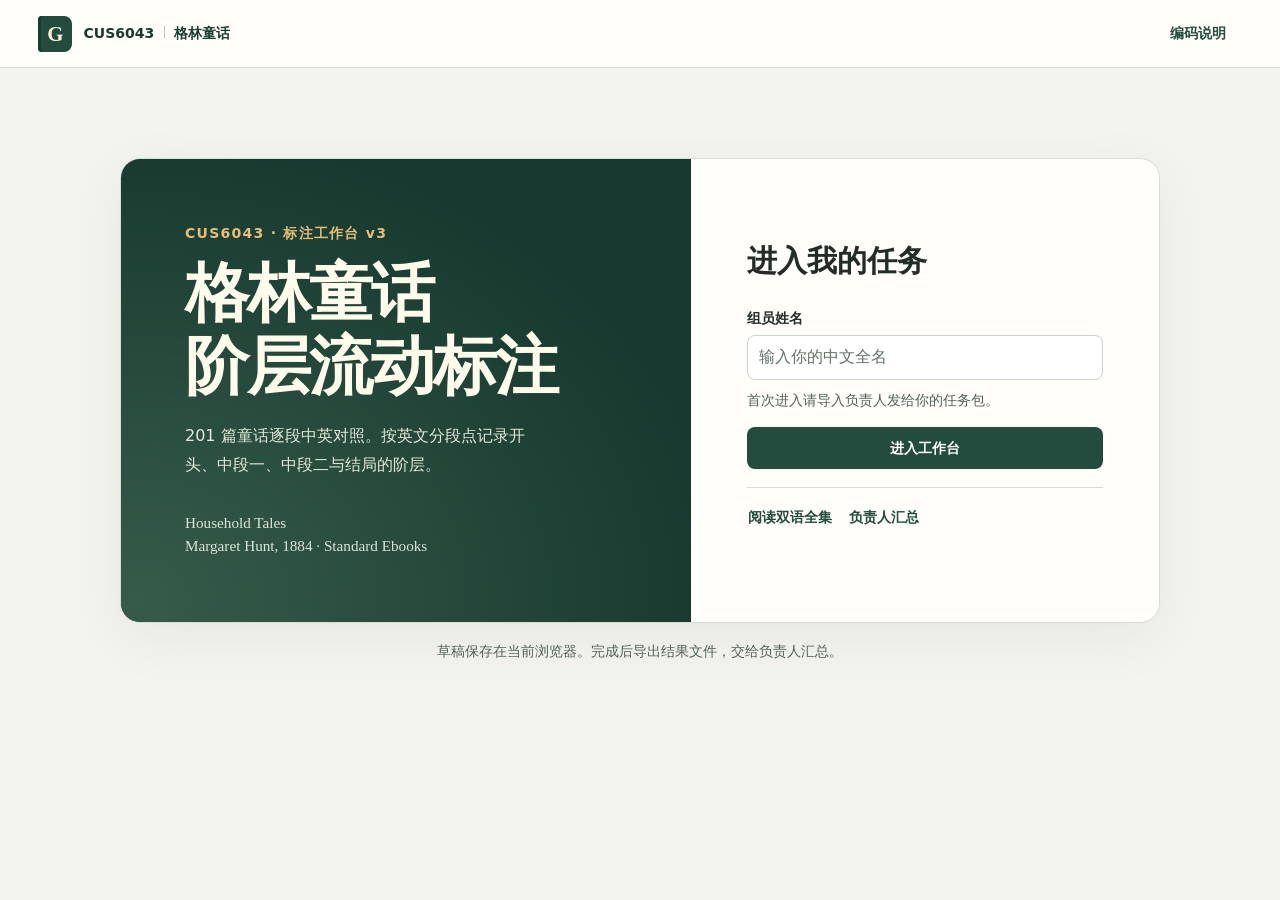
==== commit e29b976f: "Update Grimm annotation tool to bilingual v3" ====
--- a/index.html
+++ b/index.html
@@ -4,8 +4,8 @@
   <meta charset="utf-8">
   <meta name="viewport" content="width=device-width, initial-scale=1">
   <meta name="color-scheme" content="light">
-  <meta name="description" content="CUS6043 格林童话阶层流动独立试点标注工具，内置试点篇目的英文全文与中文翻译">
-  <title>格林童话阶层流动 · 试点标注</title>
+  <meta name="description" content="201 篇格林童话逐段中英对照与阶层流动标注工作台">
+  <title>格林童话阶层流动 · v3 标注工作台</title>
   <style>:root {
   --paper: #f4f4ee;
   --white: #fffefa;
@@ -335,13 +335,89 @@
   .review-head { flex-direction: column; align-items: flex-start; }
   .review-panel { padding: 12px; }
 }
+
+.entry-options { display: flex; flex-wrap: wrap; gap: 0 .9rem; }
+.entry h2 { margin-top: 0; }
+.task-storage { margin-top: 1rem; }
+.task-cards { display: grid; grid-template-columns: repeat(auto-fit, minmax(min(100%, 210px), 1fr)); gap: 14px; }
+.task-card {
+  min-height: 122px;
+  display: flex;
+  flex-direction: column;
+  gap: .65rem;
+  align-items: flex-start;
+  padding: 18px;
+  text-align: left;
+  color: var(--ink);
+  border: 1px solid var(--line);
+  border-radius: var(--radius);
+  background: var(--white);
+}
+.task-card:hover:not(:disabled) { border-color: #84a68c; background: #fbfcf7; }
+.task-card strong { color: var(--forest); font-size: 1.08rem; }
+.task-card span { color: var(--muted); font-size: .875rem; }
+.task-card progress { margin-top: auto; }
+.task-card:disabled { background: #ecf0e9; }
+#task-error { margin: 0 0 .7rem; }
+.workbench.library { grid-template-columns: minmax(175px, 240px) minmax(0, 1fr); }
+.back-link { min-height: 31px; padding-block: 0 .2rem; }
+#search-label { display: block; margin-top: .7rem; }
+#search-task { display: block; margin-top: .28rem; font-size: .875rem; }
+.reader-controls { display: flex; flex-wrap: wrap; align-items: center; gap: .45rem .8rem; margin-top: .7rem; }
+.reader-controls .reader-modes { margin-top: 0; }
+.marker-controls { display: flex; gap: .3rem; flex-wrap: wrap; }
+.marker-controls .button { min-height: 37px; padding-block: .35rem; }
+.source-marker {
+  display: inline-block;
+  padding: .12rem .35rem;
+  margin: 0 .24rem;
+  border-radius: 4px;
+  background: #f3e4bb;
+  color: #594523;
+  font: 700 .79rem/1.45 system-ui, sans-serif;
+}
+.zh-marker {
+  display: block;
+  color: #624a2b;
+  font: 600 .82rem/1.6 system-ui, sans-serif;
+  margin-bottom: .25rem;
+}
+.reader[data-mode="bilingual"] .zh-marker { display: none; }
+.concordance { margin: 0 auto 1rem; padding: .9rem 1rem; background: var(--soft-green); border-radius: 7px; }
+.concordance h2 { margin-bottom: .3rem; font: 700 .9rem/1.45 system-ui, sans-serif; }
+.concordance p { margin-bottom: 0; }
+.concordance mark { background: #f3e4bb; padding-inline: .12em; }
+.source-note, .flow-preview {
+  display: block;
+  color: var(--forest);
+  background: #edf2e8;
+  white-space: pre-wrap;
+  overflow-wrap: anywhere;
+  margin-top: .45rem;
+  border-radius: 6px;
+  padding: .6rem .68rem;
+  font-size: .875rem;
+}
+.factor-field { display: grid; grid-template-columns: 1fr 1fr; gap: .28rem .4rem; }
+.factor-field legend { margin-bottom: .27rem; }
+.factor-field label { font-weight: 450; line-height: 1.4; }
+.factor-field input { flex: none; margin: 0; }
+#manager-details h2 { margin: .8rem 0 .45rem; }
+#manager-details .muted { margin-block: .65rem; }
+@media (max-width: 810px) {
+  .workbench.library { grid-template-columns: minmax(0, 1fr); }
+  .library .reader { grid-column: 1 / -1; }
+  .reader-controls { gap: .42rem; }
+  .reader-controls .reader-modes span { padding-inline: .48rem; }
+  .marker-controls .button { padding-inline: .5rem; }
+}
 </style>
 </head>
 <body>
   <header class="topbar">
     <button type="button" class="brand" id="home-button" aria-label="返回首页">
       <span class="brand-mark" aria-hidden="true">G</span>
-      <span>CUS6043<span class="brand-divider" aria-hidden="true"></span>格林童话试点</span>
+      <span>CUS6043<span class="brand-divider" aria-hidden="true"></span>格林童话</span>
     </button>
     <div class="top-actions">
       <span id="identity" hidden></span>
@@ -352,674 +428,922 @@
   <main id="home" class="home">
     <section class="landing">
       <div class="landing-intro">
-        <p class="eyebrow">CUS6043 · 小组专题</p>
+        <p class="eyebrow">CUS6043 · 标注工作台 v3</p>
         <h1>格林童话<br>阶层流动标注</h1>
-        <p>六位组员独立阅读同一批 20 篇童话，并按编码说明记录主角的阶层和流动方式。</p>
+        <p>201 篇童话逐段中英对照。按英文分段点记录开头、中段一、中段二与结局的阶层。</p>
         <p class="edition" lang="en">Household Tales<br>Margaret Hunt, 1884 · Standard Ebooks</p>
       </div>
       <div class="entry">
-        <p class="eyebrow">第一阶段</p>
-        <h2>领取试点任务</h2>
+        <h2>进入我的任务</h2>
         <form id="claim">
-          <label for="name">姓名</label>
-          <input id="name" name="name" placeholder="输入你的中文全名" autocomplete="off" required>
-          <p class="entry-help">请在标注前阅读编码说明。每篇均可中英对照阅读。</p>
-          <button class="button primary" type="submit">领取我的任务</button>
+          <label for="name">组员姓名</label>
+          <input id="name" placeholder="输入你的中文全名" autocomplete="off" required>
+          <p class="entry-help">首次进入请导入负责人发给你的任务包。</p>
+          <button class="button primary" type="submit">进入工作台</button>
           <p id="claim-error" class="error" role="alert" hidden></p>
         </form>
-        <div class="entry-footer">
-          <button type="button" class="button link" id="show-review">负责人汇总试点结果</button>
+        <div class="entry-footer entry-options">
+          <button type="button" class="button link" id="open-library">阅读双语全集</button>
+          <button type="button" class="button link" id="open-manager">负责人汇总</button>
         </div>
       </div>
     </section>
-    <p class="landing-foot">浏览器自动保存当前设备上的草稿。标注完成后导出 CSV，交给负责人汇总。</p>
+    <p class="landing-foot">草稿保存在当前浏览器。完成后导出结果文件，交给负责人汇总。</p>
+  </main>
+  <main id="tasks" class="review" hidden>
+    <div class="review-head">
+      <div><p class="eyebrow">我的工作台</p><h1 id="task-heading"></h1><p id="task-import-hint"></p></div>
+      <div class="review-actions">
+        <button type="button" class="button secondary" id="open-pack">导入个人任务包</button>
+        <button type="button" class="button primary" id="export-person" disabled>导出我的结果</button>
+        <input type="file" id="pack-input" accept=".json,application/json" hidden>
+      </div>
+    </div>
+    <p class="error" id="task-error" role="alert" hidden></p>
+    <div class="task-cards" id="task-cards"></div>
+    <p class="muted task-storage" id="task-storage"></p>
   </main>
   <main id="workspace" class="workbench" hidden>
-    <nav class="queue" aria-label="试点篇目">
+    <nav class="queue" aria-label="篇目与任务">
       <div class="queue-head">
-        <h2>试点篇目</h2>
+        <button type="button" id="back-from-task" class="button link back-link">返回</button>
+        <h2 id="queue-title"></h2>
         <p id="progress-text"></p>
-        <progress id="progress" aria-label="已完成篇数"></progress>
+        <progress id="progress" aria-label="任务完成进度" hidden></progress>
+        <label for="search-task" id="search-label">查找篇目
+          <input id="search-task" placeholder="KHM 或标题">
+        </label>
       </div>
-      <label class="mobile-jump" for="jump">切换篇目
-        <select id="jump"></select>
-      </label>
+      <label class="mobile-jump" for="jump">切换篇目<select id="jump"></select></label>
       <ol id="task-list"></ol>
-      <div class="queue-actions">
-        <button type="button" class="button primary" id="export-final">导出试点 CSV</button>
-        <p id="export-hint" class="muted"></p>
-        <div class="backup-actions">
-          <button type="button" class="button link" id="export-draft">备份 CSV</button>
-          <button type="button" class="button link" id="restore-draft">导入备份</button>
-          <input type="file" id="restore-files" accept=".csv,text/csv" hidden>
-        </div>
-      </div>
     </nav>
     <article class="reader" id="reader" data-mode="bilingual" aria-labelledby="story-title">
       <div class="reader-head">
         <p class="eyebrow" id="story-id"></p>
         <h1 id="story-title" tabindex="-1"><span id="story-title-en" class="english-copy" lang="en"></span><span id="story-title-zh" class="chinese-copy" lang="zh-CN"></span></h1>
         <p class="muted" id="story-source"></p>
-        <fieldset class="reader-modes" id="reader-modes">
-          <legend class="visually-hidden">阅读语言</legend>
-          <label><input type="radio" name="reader-mode" value="bilingual" checked><span>中英对照</span></label>
-          <label><input type="radio" name="reader-mode" value="english"><span>仅英文</span></label>
-          <label><input type="radio" name="reader-mode" value="chinese"><span>仅中文</span></label>
-        </fieldset>
+        <div class="reader-controls">
+          <fieldset class="reader-modes" id="reader-modes">
+            <legend class="visually-hidden">阅读语言</legend>
+            <label><input type="radio" name="reader-mode" value="bilingual" checked><span>中英对照</span></label>
+            <label><input type="radio" name="reader-mode" value="english"><span>仅英文</span></label>
+            <label><input type="radio" name="reader-mode" value="chinese"><span>仅中文</span></label>
+          </fieldset>
+          <div class="marker-controls" aria-label="跳转英文分段点">
+            <button class="button secondary" type="button" data-marker="0">分段点①</button>
+            <button class="button secondary" type="button" data-marker="1">分段点②</button>
+          </div>
+        </div>
       </div>
       <div class="story-body" id="story-body" tabindex="0" aria-label="童话中英对照全文"></div>
     </article>
     <section class="annotation" id="annotation" aria-labelledby="form-title">
       <div class="annotation-head">
-        <div><p class="eyebrow">独立标注</p><h2 id="form-title">篇目标注</h2></div>
+        <div><p class="eyebrow" id="editor-stage"></p><h2 id="form-title">篇目标注</h2></div>
         <span id="saved-status" class="state" role="status" aria-live="polite"></span>
       </div>
       <form id="annotation-form" novalidate>
         <div id="annotation-fields"></div>
         <p class="error" id="form-error" role="alert" hidden></p>
         <div class="form-actions">
-          <button type="button" class="button secondary" id="previous">上一篇</button>
-          <button type="submit" class="button primary" id="save-next">保存并下一篇</button>
+          <button type="button" class="button secondary" id="previous">上一条</button>
+          <button type="submit" class="button primary" id="save-next">保存并下一条</button>
         </div>
       </form>
     </section>
   </main>
-  <main id="review" class="review" hidden>
+  <main id="manager" class="review" hidden>
     <div class="review-head">
-      <div>
-        <p class="eyebrow">试点回收</p>
-        <h1>汇总与分歧</h1>
-        <p>收齐六位组员的完整 CSV，再对照各篇的适用性和四个关键字段。</p>
+      <div><p class="eyebrow">负责人</p><h1>合并与导出</h1><p>导入组员通过「导出我的结果」下载的 JSON 文件。</p></div>
+      <button class="button secondary" id="manager-back" type="button">返回首页</button>
+    </div>
+    <section class="review-panel manager-panel" aria-label="汇总数据">
+      <div class="review-actions">
+        <button class="button primary" type="button" id="open-results">导入结果文件</button>
+        <input type="file" id="result-files" accept=".json,application/json" hidden multiple>
+        <button class="button secondary" type="button" data-export="pilot" disabled>试点补填 CSV</button>
+        <button class="button secondary" type="button" data-export="pilot-diff" disabled>试点分歧 CSV</button>
+        <button class="button secondary" type="button" data-export="formal" disabled>正式 data.csv</button>
+        <button class="button secondary" type="button" data-export="review-details" disabled>独立复核 CSV</button>
+        <button class="button secondary" type="button" data-export="agreement" disabled>复核一致率 CSV</button>
+        <button class="button secondary" type="button" data-export="poor" disabled>poor 判读 CSV</button>
       </div>
-      <button type="button" id="review-back" class="button secondary">返回领取页</button>
-    </div>
-    <section class="review-panel" aria-label="结果导入">
-      <div class="review-actions">
-        <button type="button" id="add-files" class="button primary">导入试点 CSV</button>
-        <input type="file" id="review-files" accept=".csv,text/csv" multiple hidden>
-        <button type="button" id="export-review" class="button secondary" disabled>导出汇总 CSV</button>
-        <button type="button" id="export-disagreements" class="button secondary" disabled>导出分歧表 CSV</button>
-      </div>
-      <p id="review-progress" class="muted" aria-live="polite"></p>
-      <p class="muted">导入的结果保留在当前页面，关闭或刷新前请先导出。</p>
-      <ul id="review-roles" class="review-roles"></ul>
-      <p id="review-error" class="error" role="alert" hidden></p>
+      <p class="muted" id="manager-summary" aria-live="polite"></p>
+      <ul class="review-roles" id="manager-roles"></ul>
+      <p class="error" id="manager-error" role="alert" hidden></p>
     </section>
-    <section id="review-results" class="review-panel" aria-label="逐篇结果" hidden>
-      <div class="result-heading">
-        <h2 id="result-title"></h2>
-        <label class="check-label"><input type="checkbox" id="only-disagreements"> 只看分歧</label>
-      </div>
-      <div id="review-table"></div>
-    </section>
+    <section class="review-panel" id="manager-details" hidden></section>
   </main>
   <dialog id="guide" aria-labelledby="guide-title">
     <div class="dialog-head">
-      <div><p class="eyebrow">工作表原文</p><h2 id="guide-title">编码说明</h2></div>
+      <div><p class="eyebrow">标注表 v3</p><h2 id="guide-title">编码说明</h2></div>
       <form method="dialog"><button class="button secondary" aria-label="关闭编码说明">关闭</button></form>
     </div>
     <div class="guide-content" id="guide-content"></div>
   </dialog>
-  <script type="application/json" id="pilot-data">{"people": {"A": "钱思娴", "B": "张思贤", "C": "袁嘉伟", "D": "刘亚洲", "E": "伊思遥", "F": "陈思益"}, "tales": [{"khm": "1", "title": "The Frog-King, or Iron Henry", "titleZh": "青蛙国王，又名铁亨利", "file": "001_the-frog-king-or-iron-henry.txt", "paragraphs": ["In old times when wishing still helped one, there lived a king whose daughters were all beautiful, but the youngest was so beautiful that the sun itself, which has seen so much, was astonished whenever it shone in her face. Close by the King’s castle lay a great dark forest, and under an old lime-tree in the forest was a well, and when the day was very warm, the King’s child went out into the forest and sat down by the side of the cool fountain, and when she was dull she took a golden ball, and threw it up on high and caught it, and this ball was her favorite plaything.", "Now it so happened that on one occasion the princess’s golden ball did not fall into the little hand which she was holding up for it, but on to the ground beyond, and rolled straight into the water. The King’s daughter followed it with her eyes, but it vanished, and the well was deep, so deep that the bottom could not be seen. On this she began to cry, and cried louder and louder, and could not be comforted. And as she thus lamented someone said to her, “What ails thee, King’s daughter? Thou weepest so that even a stone would show pity.” She looked round to the side from whence the voice came, and saw a frog stretching forth its thick, ugly head from the water.", "“Ah! old water-splasher, is it thou?” said she; “I am weeping for my golden ball, which has fallen into the well.”", "“Be quiet, and do not weep,” answered the frog, “I can help thee, but what wilt thou give me if I bring thy plaything up again?”", "“Whatever thou wilt have, dear frog,” said she⁠—“My clothes, my pearls and jewels, and even the golden crown which I am wearing.”", "The frog answered, “I do not care for thy clothes, thy pearls and jewels, or thy golden crown, but if thou wilt love me and let me be thy companion and playfellow, and sit by thee at thy little table, and eat off thy little golden plate, and drink out of thy little cup, and sleep in thy little bed⁠—if thou wilt promise me this I will go down below, and bring thee thy golden ball up again.”", "“Oh yes,” said she, “I promise thee all thou wishest, if thou wilt but bring me my ball back again.” She, however, thought, “How the silly frog does talk! He lives in the water with the other frogs, and croaks, and can be no companion to any human being!”", "But the frog when he had received this promise, put his head into the water and sank down, and in a short while came swimming up again with the ball in his mouth, and threw it on the grass. The King’s daughter was delighted to see her pretty plaything once more, and picked it up, and ran away with it. “Wait, wait,” said the frog. “Take me with thee. I can’t run as thou canst.” But what did it avail him to scream his croak, croak, after her, as loudly as he could? She did not listen to it, but ran home and soon forgot the poor frog, who was forced to go back into his well again.", "The next day when she had seated herself at table with the King and all the courtiers, and was eating from her little golden plate, something came creeping splish splash, splish splash, up the marble staircase, and when it had got to the top, it knocked at the door and cried, “Princess, youngest princess, open the door for me.” She ran to see who was outside, but when she opened the door, there sat the frog in front of it. Then she slammed the door to, in great haste, sat down to dinner again, and was quite frightened.", "The King saw plainly that her heart was beating violently, and said, “My child, what art thou so afraid of? Is there perchance a giant outside who wants to carry thee away?”", "“Ah, no,” replied she. “It is no giant but a disgusting frog.”", "“What does a frog want with thee?”", "“Ah, dear father, yesterday as I was in the forest sitting by the well, playing, my golden ball fell into the water. And because I cried so, the frog brought it out again for me, and because he so insisted, I promised him he should be my companion, but I never thought he would be able to come out of his water! And now he is outside there, and wants to come in to me.”", "In the meantime it knocked a second time, and cried,", "“Princess! youngest princess! Open the door for me! Dost thou not know what thou saidst to me Yesterday by the cool waters of the fountain? Princess, youngest princess! Open the door for me!”", "Then said the King, “That which thou hast promised must thou perform. Go and let him in.”", "She went and opened the door, and the frog hopped in and followed her, step by step, to her chair. There he sat and cried, “Lift me up beside thee.” She delayed, until at last the King commanded her to do it. When the frog was once on the chair he wanted to be on the table, and when he was on the table he said, “Now, push thy little golden plate nearer to me that we may eat together.” She did this, but it was easy to see that she did not do it willingly. The frog enjoyed what he ate, but almost every mouthful she took choked her. At length he said, “I have eaten and am satisfied; now I am tired, carry me into thy little room and make thy little silken bed ready, and we will both lie down and go to sleep.”", "The King’s daughter began to cry, for she was afraid of the cold frog which she did not like to touch, and which was now to sleep in her pretty, clean little bed. But the King grew angry and said, “He who helped thee when thou wert in trouble ought not afterwards to be despised by thee.” So she took hold of the frog with two fingers, carried him upstairs, and put him in a corner.", "But when she was in bed he crept to her and said, “I am tired, I want to sleep as well as thou, lift me up or I will tell thy father.”", "Then she was terribly angry, and took him up and threw him with all her might against the wall. “Now, thou wilt be quiet, odious frog,” said she. But when he fell down he was no frog but a King’s son with beautiful kind eyes. He by her father’s will was now her dear companion and husband. Then he told her how he had been bewitched by a wicked witch, and how no one could have delivered him from the well but herself, and that tomorrow they would go together into his kingdom. Then they went to sleep, and next morning when the sun awoke them, a carriage came driving up with eight white horses, which had white ostrich feathers on their heads, and were harnessed with golden chains, and behind stood the young King’s servant Faithful Henry. Faithful Henry had been so unhappy when his master was changed into a frog, that he had caused three iron bands to be laid round his heart, lest it should burst with grief and sadness. The carriage was to conduct the young King into his Kingdom.", "Faithful Henry helped them both in, and placed himself behind again, and was full of joy because of this deliverance. And when they had driven a part of the way the King’s son heard a cracking behind him as if something had broken. So he turned round and cried, “Henry, the carriage is breaking.”", "“No, master, it is not the carriage. It is a band from my heart, which was put there in my great pain when you were a frog and imprisoned in the well.” Again and once again while they were on their way something cracked, and each time the King’s son thought the carriage was breaking; but it was only the bands which were springing from the heart of faithful Henry because his master was set free and was happy."], "paragraphsZh": ["从前，人们许的愿还能派上用场。那时有一位国王，他的女儿个个都很美丽，可最小的那个格外美，连见多识广的太阳每回照到她的脸上，也要惊叹一番。国王的城堡附近有一大片幽暗的森林，林中一棵老椴树下有一口井。天气很热的时候，小公主就到林子里，坐在凉爽的井泉边。闷得慌时，她就拿出一只金球，抛到高处，再伸手接住。这是她最心爱的玩具。", "有一回，公主的金球没落进她伸出去接球的小手里，反而掉到前面的地上，径直滚进水里。公主眼看着金球消失了。井很深，深得看不见底。她哭了起来，越哭越响，怎么也安慰不了。正伤心时，有人对她说：“公主，你怎么啦？你哭得连石头听了都会同情你。”她朝声音传来的方向看去，只见一只青蛙从水里伸出又大又丑的脑袋。", "“啊，是你呀，老泼水鬼？”她说，“我哭是因为我的金球掉进井里了。”", "“别着急，别哭了，”青蛙答道，“我能帮你。不过，要是我把你的玩具捞上来，你给我什么呢？”", "“亲爱的青蛙，你要什么都行，”公主说，“我的衣服、珍珠和宝石，连我头上戴的金冠也行。”", "青蛙答道：“你的衣服、珍珠、宝石和金冠，我都不稀罕。但如果你肯喜欢我，让我做你的伙伴，陪你玩，坐在你的小桌边，吃你小金盘里的食物，用你的小杯子喝水，再睡在你的小床上，只要你答应我这些，我就潜下去，把你的金球捞上来。”", "“好呀，”她说，“只要你把球还给我，你想要什么我都答应。”可她心里想：“这只傻青蛙真会说大话！他和别的青蛙住在水里，只会呱呱叫，哪儿能跟人做伙伴！”", "青蛙听了她的许诺，就一头扎进水里，沉了下去。不一会儿，他嘴里叼着金球游了上来，把球往草地上一抛。公主看见漂亮的玩具失而复得，高兴极了，捡起球就跑。“等等，等等，”青蛙说，“把我也带上，我可跑不过你。”可他扯着嗓子在她身后呱呱直叫，又有什么用呢？公主根本没听，跑回家去，很快就把可怜的青蛙忘了。青蛙只好回到井里。", "第二天，公主和国王以及满朝廷臣同席吃饭，正用她的小金盘吃东西，忽然有个东西踩着大理石台阶，一路噗嗒噗嗒地爬上来。到了顶上，它敲起门来，喊道：“公主，最小的公主，给我开开门！”她跑去看外面是谁。一开门，只见那只青蛙正坐在门口。她赶忙砰地关上门，回到桌边继续吃饭，心里怕极了。", "国王看出她的心怦怦直跳，便问：“我的孩子，你怕什么？难道外面有个巨人要把你抓走吗？”", "“啊，不是，”她回答，“外面不是巨人，是一只讨厌的青蛙。”", "“青蛙找你做什么？”", "“啊，亲爱的父亲，昨天我坐在林子里的井边玩，金球掉进了水里。我哭得厉害，青蛙就替我捞了上来。他执意要我答应让他做我的伙伴，我就答应了，可我怎么也没想到他能从水里出来！现在他就在外面，要进来找我。”", "说话间，青蛙又敲了一次门，叫道：", "“公主呀，最小的公主呀，给我开开门！昨天在凉凉的井泉边，你对我说过的话，难道不记得了吗？公主呀，最小的公主呀，给我开开门！”", "国王说：“你答应了的事，就得做到。去，把他放进来。”", "她走去开了门。青蛙蹦进来，一步一步跟着她来到椅子旁。他坐在那儿喊：“把我抱起来，坐到你身边。”她一再拖延，直到国王命令她照办。青蛙上了椅子，又要上桌。到了桌上，他说：“把你的小金盘推过来一点，我们俩好一起吃。”她照做了，但一看就知道她不是心甘情愿的。青蛙吃得津津有味，公主却几乎每一口都噎得咽不下去。最后，青蛙说：“我吃饱了，现在困了。抱我去你的小房间，铺好你那丝绸小床，我们一起躺下睡觉。”", "公主哭了起来。她害怕这只冰凉的青蛙，碰都不愿意碰，如今他却要睡进她那漂亮干净的小床。国王生气了，说：“人家在你有难的时候帮了你，你事后就不该嫌弃他。”公主于是用两根指头捏住青蛙，把他拎上楼，搁在一个角落里。", "可是她刚上床，青蛙就爬到她跟前，说：“我累了，也跟你一样想睡觉。把我抱上去，不然我就去告诉你父亲。”", "公主顿时气极了，抓起他，用尽力气往墙上摔去。“这下你可该安静了，讨厌的青蛙！”她说。可掉下来时，他已经不是青蛙了，而是一位有着一双美丽而温和的眼睛的王子。照她父亲的意思，他从此成了她亲密的伴侣和丈夫。王子告诉她，一个邪恶的女巫对他施了法，除了她，没人能把他从井里救出来。明天他们就一起回他的王国。于是他们睡下了。次日清晨，太阳叫醒了他们，一辆八匹白马拉的马车驶了过来。马头上插着白色鸵鸟羽毛，套着金链做的挽具，车后面站着年轻国王的仆人忠诚的亨利。主人变成青蛙时，忠诚的亨利难过极了，便让人用三道铁箍箍住自己的心，免得心因为悲伤而裂开。马车是来接年轻国王回他的王国的。", "忠诚的亨利扶两人上了马车，自己又站到车后，满心欢喜，因为主人终于得救了。走了一段路，王子听见背后啪的一声，好像什么东西断了，便回头叫道：“亨利，马车要坏了！”", "“不，主人，响的不是马车，是我心上的一道铁箍。您变成青蛙、被困在井里时，我太痛苦了，就把它箍在心上。”一路上又响了一声，接着再响了一声。每回王子都以为是马车要坏了，其实只是忠诚的亨利心上的铁箍一一崩开，因为主人已经重获自由，也得到了幸福。"]}, {"khm": "2", "title": "Cat and Mouse in Partnership", "titleZh": "猫和老鼠合伙过日子", "file": "002_cat-and-mouse-in-partnership.txt", "paragraphs": ["A certain cat had made the acquaintance of a mouse, and had said so much to her about the great love and friendship she felt for her, that at length the mouse agreed that they should live and keep house together. “But we must make a provision for winter, or else we shall suffer from hunger,” said the cat, “and you, little mouse, cannot venture everywhere, or you will be caught in a trap some day.” The good advice was followed, and a pot of fat was bought, but they did not know where to put it. At length, after much consideration, the cat said, “I know no place where it will be better stored up than in the church, for no one dares take anything away from there. We will set it beneath the altar, and not touch it until we are really in need of it.” So the pot was placed in safety, but it was not long before the cat had a great yearning for it, and said to the mouse, “I want to tell you something, little mouse; my cousin has brought a little son into the world, and has asked me to be godmother; he is white with brown spots, and I am to hold him over the font at the christening. Let me go out today, and you look after the house by yourself.”", "“Yes, yes,” answered the mouse, “by all means go, and if you get anything very good, think of me, I should like a drop of sweet red christening wine too.” All this, however, was untrue; the cat had no cousin, and had not been asked to be godmother. She went straight to the church, stole to the pot of fat, began to lick at it, and licked the top of the fat off. Then she took a walk upon the roofs of the town, looked out for opportunities, and then stretched herself in the sun, and licked her lips whenever she thought of the pot of fat, and not until it was evening did she return home. “Well, here you are again,” said the mouse, “no doubt you have had a merry day.”", "“All went off well,” answered the cat.", "“What name did they give the child?”", "“Top off!” said the cat quite coolly.", "“Top off!” cried the mouse, “that is a very odd and uncommon name, is it a usual one in your family?”", "“What does it signify,” said the cat, “it is no worse than Crumb-stealer, as your godchildren are called.”", "Before long the cat was seized by another fit of longing. She said to the mouse, “You must do me a favour, and once more manage the house for a day alone. I am again asked to be godmother, and, as the child has a white ring round its neck, I cannot refuse.” The good mouse consented, but the cat crept behind the town walls to the church, and devoured half the pot of fat. “Nothing ever seems so good as what one keeps to oneself,” said she, and was quite satisfied with her day’s work.", "When she went home the mouse inquired, “And what was this child christened?”", "“Half-done,” answered the cat.", "“Half-done! What are you saying? I never heard the name in my life, I’ll wager anything it is not in the calendar!”", "The cat’s mouth soon began to water for some more licking. “All good things go in threes,” said she, “I am asked to stand godmother again. The child is quite black, only it has white paws, but with that exception, it has not a single white hair on its whole body; this only happens once every few years, you will let me go, won’t you?”", "“Top-off! Half-done!” answered the mouse, “they are such odd names, they make me very thoughtful.”", "“You sit at home,” said the cat, “in your dark-grey fur coat and long tail, and are filled with fancies, that’s because you do not go out in the daytime.” During the cat’s absence the mouse cleaned the house, and put it in order but the greedy cat entirely emptied the pot of fat. “When everything is eaten up one has some peace,” said she to herself, and well filled and fat she did not return home till night. The mouse at once asked what name had been given to the third child. “It will not please you more than the others,” said the cat. “He is called All-gone.”", "“All-gone,” cried the mouse, “that is the most suspicious name of all! I have never seen it in print. All-gone; what can that mean?” and she shook her head, curled herself up, and lay down to sleep.", "From this time forth no one invited the cat to be godmother, but when the winter had come and there was no longer anything to be found outside, the mouse thought of their provision, and said, “Come cat, we will go to our pot of fat which we have stored up for ourselves⁠—we shall enjoy that.”", "“Yes,” answered the cat, “you will enjoy it as much as you would enjoy sticking that dainty tongue of yours out of the window.” They set out on their way, but when they arrived, the pot of fat certainly was still in its place, but it was empty.", "“Alas!” said the mouse, “now I see what has happened, now it comes to light! You are a true friend! You have devoured all when you were standing godmother. First top off, then half done, then⁠—.”", "“Will you hold your tongue,” cried the cat, “one word more and I will eat you too.”", "“All gone” was already on the poor mouse’s lips; scarcely had she spoken it before the cat sprang on her, seized her, and swallowed her down. Verily, that is the way of the world."], "paragraphsZh": ["有一只猫认识了一只老鼠。猫对老鼠说了许多话，说自己多么爱她、跟她的交情多么深。到最后，老鼠同意两人搬到一起过日子。“可我们得备点过冬的吃食，不然就要挨饿，”猫说，“再说，小老鼠，你可不能到处乱跑，要不总有一天会被夹进捕鼠器。”她们照着这个好主意买了一罐油脂，却不知道往哪里放。猫想了又想，最后说：“没有比教堂更妥当的地方，谁也不敢从那儿拿走东西。我们把罐子放在祭坛下面，等真有需要的时候再动它。”罐子就这么放妥了，可没过多久，猫就馋得厉害，便对老鼠说：“小老鼠，跟你说件事。我表妹生了个儿子，请我去当教母。那孩子浑身雪白，带些褐色斑点，受洗的时候还得我抱着，让他悬在洗礼池上头。今天让我出去一趟，你自己看家吧。”", "“好，好，”老鼠答道，“你尽管去。要是得了什么好东西，记得想想我，我也想尝一滴洗礼宴上那甜甜的红酒呢。”其实这些话全是假的。猫根本没有表妹，也没人请她当教母。她径直去了教堂，偷偷摸到油罐边，开始舔起来，把最上面一层油都舔掉了。接着，她在城里的屋顶上溜达了一圈，四下瞅瞅有没有什么机会，又躺在太阳底下伸展身子。每逢想到那罐油，她就舔舔嘴唇，直到傍晚才回家。“哟，你可回来了，”老鼠说，“今天一定过得很开心吧。”", "“一切都挺顺利，”猫回答。", "“他们给孩子取了什么名字？”", "“舔掉顶！”猫若无其事地说。", "“舔掉顶！”老鼠叫起来，“这名字可真古怪，也少见。你们家常用这个名字吗？”", "“那有什么要紧，”猫说，“总不比你那些教子教女叫的‘偷面包屑’难听。”", "不久，猫又馋了起来。她对老鼠说：“你得帮我个忙，又要一个人照看家里一天了。人家又请我去当教母。那孩子脖子上有一圈白毛，我实在不好推辞。”好心的老鼠答应了，猫却贴着城墙后面溜到教堂，一口气吃掉了半罐油。“什么东西也抵不上独吞的好吃，”她说，对自己这一天的收获十分满意。", "她回到家，老鼠问：“这回受洗的孩子叫什么？”", "“吃一半，”猫答道。", "“吃一半！你说什么呀？我这辈子都没听过这个名字，敢打赌，圣人名历上绝没有这个名字！”", "没多久，猫馋得又要流口水了，还想再去舔一点。“好事总得凑够三回，”她说，“人家又请我去当教母。那孩子通身乌黑，只有爪子是白的，除此之外全身找不出一根白毛。这样的事几年才遇上一回，你会让我去的，对吧？”", "“舔掉顶！吃一半！”老鼠答道，“这名字都太怪了，叫我想来想去。”", "“你成天待在家里，”猫说，“裹着你那身深灰色皮毛，拖着长尾巴，满脑子都是胡思乱想。这都是因为你白天不出门。”猫不在时，老鼠把屋子打扫干净，收拾整齐，贪嘴的猫却把整罐油吃得一干二净。“什么都吃完了，也就清静了，”她自言自语。她吃得肚子滚圆，直到夜里才回家。老鼠一见她，立刻问第三个孩子取了什么名字。猫说：“这名字你听了也不会比前两个更喜欢。他叫‘全吃光’。”", "“全吃光，”老鼠叫道，“这个名字最叫人起疑！我从来没在书上见过。全吃光，这究竟是什么意思？”她摇摇头，缩成一团，躺下睡了。", "从此再没人请猫去当教母。冬天来了，外头再也找不到吃食，老鼠想起了储备，便说：“来吧，猫，我们去取给自己备下的那罐油，吃起来一定很香。”", "“当然，”猫答道，“就跟你把那条娇贵的小舌头伸到窗外尝尝一样香。”她们出发了。到了地方，油罐倒是还摆在原处，却已经空了。", "“唉！”老鼠说，“现在我明白是怎么回事了，一切都明摆着！你真是个好朋友啊！你每回去当教母，就是把油吃了。先舔掉顶，再吃一半，然后……”", "“还不给我闭嘴！”猫喝道，“再说一个字，连你也吃了。”", "可怜的老鼠已经把“全吃光”送到了嘴边。她才说出口，猫就扑过去，一把抓住她，把她吞了下去。的确，世道就是这样。"]}, {"khm": "12", "title": "Rapunzel", "titleZh": "莴苣姑娘（拉庞泽尔）", "file": "012_rapunzel.txt", "paragraphs": ["There were once a man and a woman who had long in vain wished for a child. At length the woman hoped that God was about to grant her desire. These people had a little window at the back of their house from which a splendid garden could be seen, which was full of the most beautiful flowers and herbs. It was, however, surrounded by a high wall, and no one dared to go into it because it belonged to an enchantress, who had great power and was dreaded by all the world. One day the woman was standing by this window and looking down into the garden, when she saw a bed which was planted with the most beautiful rampion (rapunzel), and it looked so fresh and green that she longed for it, and had the greatest desire to eat some. This desire increased every day, and as she knew that she could not get any of it, she quite pined away, and looked pale and miserable. Then her husband was alarmed, and asked, “What aileth thee, dear wife?”", "“Ah,” she replied, “if I can’t get some of the rampion, which is in the garden behind our house, to eat, I shall die.”", "The man, who loved her, thought, “Sooner than let thy wife die, bring her some of the rampion thyself, let it cost thee what it will.” In the twilight of the evening, he clambered down over the wall into the garden of the enchantress, hastily clutched a handful of rampion, and took it to his wife. She at once made herself a salad of it, and ate it with much relish. She, however, liked it so much⁠—so very much, that the next day she longed for it three times as much as before. If he was to have any rest, her husband must once more descend into the garden. In the gloom of evening, therefore, he let himself down again; but when he had clambered down the wall he was terribly afraid, for he saw the enchantress standing before him.", "“How canst thou dare,” said she with angry look, “to descend into my garden and steal my rampion like a thief? Thou shalt suffer for it!”", "“Ah,” answered he, “let mercy take the place of justice, I only made up my mind to do it out of necessity. My wife saw your rampion from the window, and felt such a longing for it that she would have died if she had not got some to eat.”", "Then the enchantress allowed her anger to be softened, and said to him, “If the case be as thou sayest, I will allow thee to take away with thee as much rampion as thou wilt, only I make one condition, thou must give me the child which thy wife will bring into the world; it shall be well treated, and I will care for it like a mother.” The man in his terror consented to everything, and when the woman was brought to bed, the enchantress appeared at once, gave the child the name of Rapunzel, and took it away with her.", "Rapunzel grew into the most beautiful child beneath the sun. When she was twelve years old, the enchantress shut her into a tower, which lay in a forest, and had neither stairs nor door, but quite at the top was a little window. When the enchantress wanted to go in, she placed herself beneath it and cried,", "“Rapunzel, Rapunzel, Let down thy hair to me.”", "Rapunzel had magnificent long hair, fine as spun gold, and when she heard the voice of the enchantress she unfastened her braided tresses, wound them round one of the hooks of the window above, and then the hair fell twenty ells down, and the enchantress climbed up by it.", "After a year or two, it came to pass that the King’s son rode through the forest and went by the tower. Then he heard a song, which was so charming that he stood still and listened. This was Rapunzel, who in her solitude passed her time in letting her sweet voice resound. The King’s son wanted to climb up to her, and looked for the door of the tower, but none was to be found. He rode home, but the singing had so deeply touched his heart, that every day he went out into the forest and listened to it. Once when he was thus standing behind a tree, he saw that an enchantress came there, and he heard how she cried,", "“Rapunzel, Rapunzel, Let down thy hair.”", "Then Rapunzel let down the braids of her hair, and the enchantress climbed up to her. “If that is the ladder by which one mounts, I will for once try my fortune,” said he, and the next day when it began to grow dark, he went to the tower and cried,", "“Rapunzel, Rapunzel, Let down thy hair.”", "Immediately the hair fell down and the King’s son climbed up.", "At first Rapunzel was terribly frightened when a man such as her eyes had never yet beheld, came to her; but the King’s son began to talk to her quite like a friend, and told her that his heart had been so stirred that it had let him have no rest, and he had been forced to see her. Then Rapunzel lost her fear, and when he asked her if she would take him for her husband, and she saw that he was young and handsome, she thought, “He will love me more than old Dame Gothel does;” and she said yes, and laid her hand in his. She said, “I will willingly go away with thee, but I do not know how to get down. Bring with thee a skein of silk every time that thou comest, and I will weave a ladder with it, and when that is ready I will descend, and thou wilt take me on thy horse.” They agreed that until that time he should come to her every evening, for the old woman came by day. The enchantress remarked nothing of this, until once Rapunzel said to her, “Tell me, Dame Gothel, how it happens that you are so much heavier for me to draw up than the young King’s son⁠—he is with me in a moment.”", "“Ah! thou wicked child,” cried the enchantress “What do I hear thee say! I thought I had separated thee from all the world, and yet thou hast deceived me.” In her anger she clutched Rapunzel’s beautiful tresses, wrapped them twice round her left hand, seized a pair of scissors with the right, and snip, snap, they were cut off, and the lovely braids lay on the ground. And she was so pitiless that she took poor Rapunzel into a desert where she had to live in great grief and misery.", "On the same day, however, that she cast out Rapunzel, the enchantress in the evening fastened the braids of hair which she had cut off, to the hook of the window, and when the King’s son came and cried,", "“Rapunzel, Rapunzel, Let down thy hair,”", "she let the hair down. The King’s son ascended, but he did not find his dearest Rapunzel above, but the enchantress, who gazed at him with wicked and venomous looks. “Aha!” she cried mockingly, “Thou wouldst fetch thy dearest, but the beautiful bird sits no longer singing in the nest; the cat has got it, and will scratch out thy eyes as well. Rapunzel is lost to thee; thou wilt never see her more.” The King’s son was beside himself with pain, and in his despair he leapt down from the tower. He escaped with his life, but the thorns into which he fell, pierced his eyes. Then he wandered quite blind about the forest, ate nothing but roots and berries, and did nothing but lament and weep over the loss of his dearest wife. Thus he roamed about in misery for some years, and at length came to the desert where Rapunzel, with the twins to which she had given birth, a boy and a girl, lived in wretchedness. He heard a voice, and it seemed so familiar to him that he went towards it, and when he approached, Rapunzel knew him and fell on his neck and wept. Two of her tears wetted his eyes and they grew clear again, and he could see with them as before. He led her to his kingdom where he was joyfully received, and they lived for a long time afterwards, happy and contented."], "paragraphsZh": ["从前有一对夫妇，盼了很久要个孩子，始终没能如愿。终于，妻子觉得上帝就快实现她的愿望了。他们家后墙有一扇小窗，从那儿可以望见一座美丽的花园，里面长着各色最漂亮的花草和香草。不过，园子有高墙围着，没人敢进去，因为它的主人是一个法力高强的女巫，人人都怕她。有一天，妻子站在窗边往花园里看，瞧见一畦长得格外好的风铃草，叫作拉庞泽尔。那菜嫩得发绿，叫她怎么也移不开眼，馋得恨不得立刻吃上一口。她一天比一天想吃，又明知弄不到，愁得人都消瘦下来，脸色苍白，神情憔悴。丈夫吓了一跳，问：“亲爱的，你这是怎么了？”", "“唉，”她答道，“要是吃不到屋后花园里的风铃草，我就活不成了。”", "丈夫很爱她，心想：“与其眼看妻子死掉，不如亲自去给她弄些来，付出什么代价都顾不上了。”黄昏时，他爬过墙，翻进女巫的园子，匆匆抓了一把风铃草，带回给妻子。她马上拌成一盘沙拉，吃得津津有味。可她实在太爱吃了，第二天竟比先前还馋上三倍。丈夫要想有一点清静，就得再下一趟园子。于是他又趁夜色翻了下去，可刚爬下墙，就吓坏了：女巫正站在他面前。", "“你好大的胆子，”她怒气冲冲地说，“竟然像个贼一样翻进我的园子，偷我的风铃草！我一定要叫你付出代价！”", "“啊，”他答道，“求您手下留情，我是走投无路才下了决心。我的妻子从窗口看见您的风铃草，馋得实在受不了，要是一口也吃不上，她真会没命的。”", "女巫的气这才消了一些，对他说：“要真像你说的这样，风铃草你想拿多少都行。我只提一个条件：你妻子将要生下的孩子，必须交给我。我会好好待她，像亲生母亲一样照顾她。”那人吓得什么都答应了。等妻子一分娩，女巫立刻出现，给孩子取名拉庞泽尔，就把她带走了。", "拉庞泽尔长成了太阳底下最美丽的孩子。她十二岁时，女巫把她关进森林里的一座塔。那塔既没有楼梯，也没有门，只有最高处开着一扇小窗。女巫想进去时，就站在塔下叫道：", "“拉庞泽尔，拉庞泽尔，把你的头发放下来给我。”", "拉庞泽尔有一头美丽的长发，细柔如纺成的金丝。每当听见女巫的声音，她就解开盘起的辫子，在窗上的一个钩子上绕住，把头发放下二十厄尔长，女巫便顺着辫子爬上去。", "过了一两年，有一回王子骑马穿过树林，打塔旁经过，听到一阵歌声，动听极了，便停下来侧耳细听。唱歌的是拉庞泽尔。她独自住在塔里，闲来就放开甜美的嗓子唱歌。王子想爬上去见她，便四处找塔门，可怎么也找不着。他骑马回了家，可那歌声叫他深深动了心，他每天都到林子里来听。有一次，他正躲在一棵树后，见一位女巫走来，听见她喊道：", "“拉庞泽尔，拉庞泽尔，把你的头发放下来。”", "拉庞泽尔放下发辫，女巫就爬了上去。“原来这就是攀上去的梯子，那我也来碰碰运气吧。”王子说。第二天天快黑时，他走到塔下喊道：", "“拉庞泽尔，拉庞泽尔，把你的头发放下来。”", "辫子立刻垂了下来，王子就顺着它爬了上去。", "一开始拉庞泽尔吓坏了，她从没见过男人，如今倒有一个来到她面前。王子像朋友一样亲切地和她说话，告诉她自己听得太入神，心里始终不能安宁，非来见她不可。拉庞泽尔渐渐不怕了。王子问她愿不愿意嫁给他，她见他又年轻又英俊，便想：“他会比戈特尔老婆婆更爱我的。”她答应了，将自己的手放在他的手里。她说：“我愿意跟你走，可不知道怎么下去。你每回来时给我带一绞丝线，我用它们编一架梯子。等编好了，我就爬下去，你用马把我带走。”在这之前，两人约好每晚相会，因为老婆婆总是白天来。女巫一直没察觉，直到有一次拉庞泽尔问她：“戈特尔婆婆，您告诉我，怎么把您拉上来比拉年轻的王子费力那么多呢？他一眨眼就到我身边了。”", "“啊！你这个坏孩子，”女巫叫道，“我刚刚听到了什么！我以为已经让你同外面的人完全隔开了，你竟然还骗我。”她气得一把抓住拉庞泽尔漂亮的长辫，在左手上绕了两圈，右手拿起一把剪刀。咔嚓，咔嚓，漂亮的辫子应声落地。她狠心地把可怜的拉庞泽尔带到一片荒野，叫她在那里凄苦度日。", "不过，就在她赶走拉庞泽尔的当天晚上，女巫把自己剪下的辫子系在窗钩上。等王子来了，喊道：", "“拉庞泽尔，拉庞泽尔，把你的头发放下来。”", "她便把头发放下去。王子爬上了塔，却没见到亲爱的拉庞泽尔，只见女巫正用狠毒的眼神盯着他。“啊哈！”她讥讽地叫道，“你来接你心爱的人吗？漂亮的小鸟已经不在窝里唱歌了。猫把它捉住了，接下来还要抓瞎你的眼睛。拉庞泽尔已经不属于你了，你再也见不到她！”王子痛得不能自持，绝望之下从塔上一跃而下。他保住了性命，却跌进荆棘丛，被尖刺扎瞎了双眼。从那以后，他两眼全盲，在林里游荡，只吃草根和浆果，整天为失去心爱的妻子叹息流泪。他这样凄苦地漂泊了几年，终于来到那片荒野。拉庞泽尔就在那里过着苦日子，带着她生下的一对双胞胎，一个男孩、一个女孩。他听见个声音，觉得那声音十分熟悉，便循声走去。他一走近，拉庞泽尔就认出了他，扑过去搂住他的脖子，哭了起来。她有两颗眼泪沾湿了他的双眼，眼睛又清亮起来，他能像从前一样看见了。王子带她回了自己的王国，人们满怀喜悦地迎接他，此后两人长久地过着幸福安稳的日子。"]}, {"khm": "15", "title": "Hänsel and Grethel", "titleZh": "汉塞尔和格蕾特尔", "file": "015_hansel-and-grethel.txt", "paragraphs": ["Hard by a great forest dwelt a poor woodcutter with his wife and his two children. The boy was called Hänsel and the girl Grethel. He had little to bite and to break, and once when great scarcity fell on the land, he could no longer procure daily bread. Now when he thought over this by night in his bed, and tossed about in his anxiety, he groaned and said to his wife, “What is to become of us? How are we to feed our poor children, when we no longer have anything even for ourselves?”", "“I’ll tell you what, husband,” answered the woman, “Early tomorrow morning we will take the children out into the forest to where it is the thickest, there we will light a fire for them, and give each of them one piece of bread more, and then we will go to our work and leave them alone. They will not find the way home again, and we shall be rid of them.”", "“No, wife,” said the man, “I will not do that; how can I bear to leave my children alone in the forest?⁠—the wild animals would soon come and tear them to pieces.”", "“O, thou fool!” said she, “Then we must all four die of hunger, thou mayest as well plane the planks for our coffins,” and she left him no peace until he consented.", "“But I feel very sorry for the poor children, all the same,” said the man.", "The two children had also not been able to sleep for hunger, and had heard what their stepmother had said to their father. Grethel wept bitter tears, and said to Hänsel, “Now all is over with us.”", "“Be quiet, Grethel,” said Hänsel, “do not distress thyself, I will soon find a way to help us.” And when the old folks had fallen asleep, he got up, put on his little coat, opened the door below, and crept outside. The moon shone brightly, and the white pebbles which lay in front of the house glittered like real silver pennies. Hänsel stooped and put as many of them in the little pocket of his coat as he could possibly get in. Then he went back and said to Grethel, “Be comforted, dear little sister, and sleep in peace, God will not forsake us,” and he lay down again in his bed.", "When day dawned, but before the sun had risen, the woman came and awoke the two children, saying “Get up, you sluggards! we are going into the forest to fetch wood.” She gave each a little piece of bread, and said, “There is something for your dinner, but do not eat it up before then, for you will get nothing else.” Grethel took the bread under her apron, as Hänsel had the stones in his pocket. Then they all set out together on the way to the forest. When they had walked a short time, Hänsel stood still and peeped back at the house, and did so again and again.", "His father said, “Hänsel, what art thou looking at there and staying behind for? Mind what thou art about, and do not forget how to use thy legs.”", "“Ah, father,” said Hänsel, “I am looking at my little white cat, which is sitting up on the roof, and wants to say goodbye to me.” The wife said, “Fool, that is not thy little cat, that is the morning sun which is shining on the chimneys.”", "Hänsel, however, had not been looking back at the cat, but had been constantly throwing one of the white pebble-stones out of his pocket on the road.", "When they had reached the middle of the forest, the father said, “Now, children, pile up some wood, and I will light a fire that you may not be cold.” Hänsel and Grethel gathered brushwood together, as high as a little hill.", "The brushwood was lighted, and when the flames were burning very high, the woman said, “Now, children, lay yourselves down by the fire and rest, we will go into the forest and cut some wood. When we have done, we will come back and fetch you away.”", "Hänsel and Grethel sat by the fire, and when noon came, each ate a little piece of bread, and as they heard the strokes of the wood-axe they believed that their father was near. It was not, however, the axe, it was a branch which he had fastened to a withered tree which the wind was blowing backwards and forwards. And as they had been sitting such a long time, their eyes shut with fatigue, and they fell fast asleep. When at last they awoke, it was already dark night. Grethel began to cry and said, “How are we to get out of the forest now?”", "But Hänsel comforted her and said, “Just wait a little, until the moon has risen, and then we will soon find the way.” And when the full moon had risen, Hänsel took his little sister by the hand, and followed the pebbles which shone like newly-coined silver pieces, and showed them the way.", "They walked the whole night long, and by break of day came once more to their father’s house. They knocked at the door, and when the woman opened it and saw that it was Hänsel and Grethel, she said, “You naughty children, why have you slept so long in the forest?⁠—we thought you were never coming back at all!” The father, however, rejoiced, for it had cut him to the heart to leave them behind alone.", "Not long afterwards, there was once more great scarcity in all parts, and the children heard their mother saying at night to their father, “Everything is eaten again, we have one half loaf left, and after that there is an end. The children must go, we will take them farther into the wood, so that they will not find their way out again; there is no other means of saving ourselves!”", "The man’s heart was heavy, and he thought “it would be better for thee to share the last mouthful with thy children.” The woman, however, would listen to nothing that he had to say, but scolded and reproached him. He who says A must say B, likewise, and as he had yielded the first time, he had to do so a second time also.", "The children were, however, still awake and had heard the conversation. When the old folks were asleep, Hänsel again got up, and wanted to go out and pick up pebbles as he had done before, but the woman had locked the door, and Hänsel could not get out. Nevertheless he comforted his little sister, and said, “Do not cry, Grethel, go to sleep quietly, the good God will help us.”", "Early in the morning came the woman, and took the children out of their beds. Their bit of bread was given to them, but it was still smaller than the time before. On the way into the forest Hänsel crumbled his in his pocket, and often stood still and threw a morsel on the ground. “Hänsel, why dost thou stop and look round?” said the father, “go on.”", "“I am looking back at my little pigeon which is sitting on the roof, and wants to say goodbye to me,” answered Hänsel.", "“Simpleton!” said the woman, “that is not thy little pigeon, that is the morning sun that is shining on the chimney.” Hänsel, however, little by little, threw all the crumbs on the path.", "The woman led the children still deeper into the forest, where they had never in their lives been before. Then a great fire was again made, and the mother said, “Just sit there, you children, and when you are tired you may sleep a little; we are going into the forest to cut wood, and in the evening when we are done, we will come and fetch you away.” When it was noon, Grethel shared her piece of bread with Hänsel, who had scattered his by the way. Then they fell asleep and evening came and went, but no one came to the poor children.", "They did not awake until it was dark night, and Hänsel comforted his little sister and said, “Just wait, Grethel, until the moon rises, and then we shall see the crumbs of bread which I have strewn about, they will show us our way home again.” When the moon came they set out, but they found no crumbs, for the many thousands of birds which fly about in the woods and fields had picked them all up. Hänsel said to Grethel, “We shall soon find the way,” but they did not find it. They walked the whole night and all the next day too from morning till evening, but they did not get out of the forest, and were very hungry, for they had nothing to eat but two or three berries, which grew on the ground. And as they were so weary that their legs would carry them no longer, they lay down beneath a tree and fell asleep.", "It was now three mornings since they had left their father’s house. They began to walk again, but they always got deeper into the forest, and if help did not come soon, they must die of hunger and weariness. When it was midday, they saw a beautiful snow-white bird sitting on a bough, which sang so delightfully that they stood still and listened to it. And when it had finished its song, it spread its wings and flew away before them, and they followed it until they reached a little house, on the roof of which it alighted; and when they came quite up to little house they saw that it was built of bread and covered with cakes, but that the windows were of clear sugar. “We will set to work on that,” said Hänsel, “and have a good meal. I will eat a bit of the roof, and thou, Grethel, canst eat some of the window, it will taste sweet.” Hänsel reached up above, and broke off a little of the roof to try how it tasted, and Grethel leant against the window and nibbled at the panes. Then a soft voice cried from the room,", "“Nibble, nibble, gnaw, Who is nibbling at my little house?”", "The children answered,", "“The wind, the wind, The heaven-born wind,”", "and went on eating without disturbing themselves. Hänsel, who thought the roof tasted very nice, tore down a great piece of it, and Grethel pushed out the whole of one round windowpane, sat down, and enjoyed herself with it. Suddenly the door opened, and a very, very old woman, who supported herself on crutches, came creeping out. Hänsel and Grethel were so terribly frightened that they let fall what they had in their hands.", "The old woman, however, nodded her head, and said, “Oh, you dear children, who has brought you here? Do come in, and stay with me. No harm shall happen to you.” She took them both by the hand, and led them into her little house. Then good food was set before them, milk and pancakes, with sugar, apples, and nuts. Afterwards two pretty little beds were covered with clean white linen, and Hänsel and Grethel lay down in them, and thought they were in heaven.", "The old woman had only pretended to be so kind; she was in reality a wicked witch, who lay in wait for children, and had only built the little house of bread in order to entice them there. When a child fell into her power, she killed it, cooked and ate it, and that was a feast day with her. Witches have red eyes, and cannot see far, but they have a keen scent like the beasts, and are aware when human beings draw near. When Hänsel and Grethel came into her neighborhood, she laughed maliciously, and said mockingly, “I have them, they shall not escape me again!” Early in the morning before the children were awake, she was already up, and when she saw both of them sleeping and looking so pretty, with their plump red cheeks, she muttered to herself, “That will be a dainty mouthful!” Then she seized Hänsel with her shrivelled hand, carried him into a little stable, and shut him in with a grated door. He might scream as he liked, that was of no use. Then she went to Grethel, shook her till she awoke, and cried, “Get up, lazy thing, fetch some water, and cook something good for thy brother, he is in the stable outside, and is to be made fat. When he is fat, I will eat him.” Grethel began to weep bitterly, but it was all in vain, she was forced to do what the wicked witch ordered her.", "And now the best food was cooked for poor Hänsel, but Grethel got nothing but crab-shells. Every morning the woman crept to the little stable, and cried, “Hänsel, stretch out thy finger that I may feel if thou wilt soon be fat.” Hänsel, however, stretched out a little bone to her, and the old woman, who had dim eyes, could not see it, and thought it was Hänsel’s finger, and was astonished that there was no way of fattening him. When four weeks had gone by, and Hänsel still continued thin, she was seized with impatience and would not wait any longer. “Hola, Grethel,” she cried to the girl, “be active, and bring some water. Let Hänsel be fat or lean, tomorrow I will kill him, and cook him.”", "Ah, how the poor little sister did lament when she had to fetch the water, and how her tears did flow down over her cheeks! “Dear God, do help us,” she cried. “If the wild beasts in the forest had but devoured us, we should at any rate have died together.”", "“Just keep thy noise to thyself,” said the old woman, “all that won’t help thee at all.”", "Early in the morning, Grethel had to go out and hang up the cauldron with the water, and light the fire. “We will bake first,” said the old woman, “I have already heated the oven, and kneaded the dough.” She pushed poor Grethel out to the oven, from which flames of fire were already darting. “Creep in,” said the witch, “and see if it is properly heated, so that we can shut the bread in.” And when once Grethel was inside, she intended to shut the oven and let her bake in it, and then she would eat her, too.", "But Grethel saw what she had in her mind, and said, “I do not know how I am to do it; how do you get in?”", "“Silly goose,” said the old woman, “The door is big enough; just look, I can get in myself!” and she crept up and thrust her head into the oven. Then Grethel gave her a push that drove her far into it, and shut the iron door, and fastened the bolt. Oh! then she began to howl quite horribly, but Grethel ran away, and the godless witch was miserably burnt to death.", "Grethel, however, ran like lightning to Hänsel, opened his little stable, and cried, “Hänsel, we are saved! The old witch is dead!” Then Hänsel sprang out like a bird from its cage when the door is opened for it. How they did rejoice and embrace each other, and dance about and kiss each other! And as they had no longer any need to fear her, they went into the witch’s house, and in every corner there stood chests full of pearls and jewels.", "“These are far better than pebbles!” said Hänsel, and thrust into his pockets whatever could be got in, and Grethel said, “I, too, will take something home with me,” and filled her pinafore full.", "“But now we will go away,” said Hänsel, “that we may get out of the witch’s forest.”", "When they had walked for two hours, they came to a great piece of water. “We cannot get over,” said Hänsel, “I see no foot-plank, and no bridge.”", "“And no boat crosses either,” answered Grethel, “but a white duck is swimming there; if I ask her, she will help us over.” Then she cried,", "“Little duck, little duck, dost thou see, Hänsel and Grethel are waiting for thee? There’s never a plank, or bridge in sight, Take us across on thy back so white.”", "The duck came to them, and Hänsel seated himself on its back, and told his sister to sit by him. “No,” replied Grethel, “that will be too heavy for the little duck; she shall take us across, one after the other.” The good little duck did so, and when they were once safely across and had walked for a short time, the forest seemed to be more and more familiar to them, and at length they saw from afar their father’s house. Then they began to run, rushed into the parlour, and threw themselves into their father’s arms. The man had not known one happy hour since he had left the children in the forest; the woman, however, was dead. Grethel emptied her pinafore until pearls and precious stones ran about the room, and Hänsel threw one handful after another out of his pocket to add to them. Then all anxiety was at an end, and they lived together in perfect happiness. My tale is done, there runs a mouse, whosoever catches it, may make himself a big fur cap out of it."], "paragraphsZh": ["一片大森林旁住着一个贫穷的樵夫，和他同住的有妻子和两个孩子。男孩叫汉塞尔，女孩叫格蕾特尔。樵夫本来就没多少东西可以填肚子。有一年闹大饥荒，他连每天的面包都弄不到了。夜里，他躺在床上想这件事，急得翻来覆去，叹着气对妻子说：“我们往后怎么办呀？连我们自己都没东西吃，又拿什么喂这两个可怜的孩子？”", "“这样吧，”妻子回答，“明天一早，我们把孩子带到树林最密的地方，给他们生一堆火，再各给一块面包。然后我们就去干活，把他们单独留在那儿。他们找不到回家的路，我们就甩掉他们了。”", "“不行，”男人说，“我不干这种事。我怎么忍心把自己的孩子单独扔在森林里？野兽很快就会跑来把他们撕碎！”", "“你这个傻瓜！”她说，“那我们四个都得饿死，你干脆动手把做棺材的木板刨好吧。”她闹得他不得安宁，直到他点头答应。", "“可我还是心疼这两个可怜的孩子啊。”男人说。", "两个孩子也饿得睡不着，听见了继母对父亲说的话。格蕾特尔伤心地哭起来，对汉塞尔说：“这下我们全完了。”", "“别出声，格蕾特尔，”汉塞尔说，“别难过，我很快就会想出办法来救我们。”等大人们睡着了，他起床穿上小外衣，打开楼下的门，悄悄溜了出去。月光亮极了，屋前那些白石子像真正的银便士一样闪闪发光。汉塞尔弯下腰，往外衣的小口袋里装石子，装到再也塞不下为止。然后他回去对格蕾特尔说：“别伤心了，好妹妹，安心睡吧，上帝不会丢下我们的。”说完他又躺回床上。", "天刚亮，太阳还没出来，女人就来叫醒两个孩子：“起来，你们两个懒鬼！我们得进森林捡柴去。”她给了他们各一小块面包，说：“这是你们的午饭。中午以前可不许吃完，别的就没了。”格蕾特尔把面包收在围裙下面，因为汉塞尔的口袋里装了石子。随后，一家人一同朝森林走去。才走没多久，汉塞尔就停下脚步回望自家的屋子，还一回又一回地往后看。", "父亲说：“汉塞尔，你在那儿看什么，怎么老落在后面？专心走路，别忘了你还有两条腿。”", "“啊，爸爸，”汉塞尔说，“我在看我的小白猫呢。它坐在屋顶上，想和我道别。”女人说：“傻瓜，那不是你的小猫，那是早晨的太阳照在烟囱上。”", "然而汉塞尔并没有回头看猫，而是一路不断从口袋里掏出一颗白石子，扔在路上。", "到了森林深处，父亲说：“孩子们，堆点柴来，我给你们生一堆火，免得冻着。”汉塞尔和格蕾特尔捡来细枝，堆得像座小山。", "柴堆点着了。等火苗烧得很高，女人说：“孩子们，在火边躺着歇会儿吧。我们进林子砍点柴，砍完就回来接你们。”", "汉塞尔和格蕾特尔坐在火旁。到了中午，他们各自吃了一小块面包。听见斧头劈木头的声音，他们以为父亲就在附近。可那声音并不是斧头发出来的，是父亲拴在一棵枯树上的树枝，风一吹就来回撞击。两个孩子坐了很久，累得眼睛都睁不开，便沉沉地睡着了。最后醒来时，已是漆黑的夜里。格蕾特尔哭起来：“现在我们怎么走出森林呀？”", "汉塞尔安慰她：“再等一小会儿，等月亮升起来，我们就能找到路。”圆圆的月亮升起后，汉塞尔牵着妹妹，沿着白石子走。白石子像新铸的银币一样闪闪发亮，给他们指路。", "他们走了一整夜，天刚亮就回到了爸爸的家。他们敲响了门。女人一开门，看见是汉塞尔和格蕾特尔，说：“你们两个淘气鬼，怎么在林子里睡那么久？我们还以为你们再也不回来了呢！”父亲却欢喜极了，因为把孩子们撇在林子里，让他痛得像刀割一样。", "过了不久，各处又闹大饥荒。夜里，孩子们听见母亲对父亲说：“吃的又全吃光了，剩下半条面包，吃了就再也没有了。孩子们得走。这回把他们带到树林更深的地方，他们就别想再找着出来的路。除此之外，我们没法活命！”", "男人心里很沉重，想：“还不如把最后一口吃的也分给孩子。”可他说什么，女人都听不进去，反倒狠狠地数落他。开了头就得接着做下去，他第一次已经让了步，第二次也只得应下来。", "两个孩子还醒着，把这些话全听见了。大人们一睡着，汉塞尔便又起来，想像上回一样出去捡石子。可是女人已经把门锁上了，他没能出去。尽管如此，他还是安慰妹妹说：“别哭，格蕾特尔，安心睡吧，仁慈的上帝会帮我们的。”", "第二天一早，女人就来把两个孩子从床上拉起来。她给了他们一小块面包，比上次给的还小。去森林的路上，汉塞尔把自己的面包在口袋里捏碎，走一阵就停一下，往地上丢一点面包屑。“汉塞尔，你怎么老停下来往回看？”父亲说，“走你的路。”", "“我在回头看我的小鸽子，它坐在屋顶上，想和我道别。”汉塞尔回答。", "“傻瓜！”女人说，“那不是你的小鸽子，是早晨的太阳照在烟囱上。”汉塞尔却一点一点地把面包屑全撒在了路上。", "女人把孩子们带到森林更深处，他们这辈子还没到过那儿。一家人又生了一大堆火。母亲说：“孩子们，你们就坐在这儿，累了就睡一会儿。我们进林子砍柴，晚上干完活就回来接你们。”中午，格蕾特尔把自己的面包分给汉塞尔吃，因为他的那块已经沿路撒完了。后来两个孩子睡着了。傍晚来过又过去，还是没人来接这两个可怜的孩子。", "他们一直到深夜才醒。汉塞尔安慰妹妹说：“再等一会儿，格蕾特尔。月亮一出来，我们就看得见我撒下的面包屑，它们会带我们回家。”月亮出来时，他们动身了，可是一点面包屑也没找到，因为飞在树林和田野里的成千上万只鸟早把它们啄光了。汉塞尔对格蕾特尔说：“我们很快就能找到路。”可他们并没有找到。他们走了整整一夜，第二天又从早走到晚，还是没有走出森林。他们饿极了，除地上长的两三颗浆果之外，实在没什么可吃。最后他们累得双腿再也撑不住，就在一棵树下躺下，睡着了。", "这已经是他们离开父亲家后的第三个早晨了。他们再度出发，却始终越走越深，要是不能很快获救，就要饿死、累死了。中午，他们看见一只美丽的雪白小鸟停在枝头，歌声悦耳极了，两人便停住脚步，听它唱歌。小鸟唱完，张开翅膀飞在前面，两人跟在它后头，直到看见一座小屋，小鸟落在了屋顶上。他们走到屋前，才看清屋子是用面包砌的，屋顶盖着蛋糕，窗户则是用透明的糖做成的。“这下可以开动啦，”汉塞尔说，“我们来好好吃一顿。我吃一点屋顶，格蕾特尔，你可以吃点窗户，准是甜甜的。”汉塞尔伸手从屋顶掰下一小块尝味道，格蕾特尔靠着窗户，一小口一小口地啃窗玻璃。这时，屋里传来一个轻柔的声音：", "“啃呀啃，咬呀咬，谁在啃我的小屋呀？”", "孩子们回答：", "“是风呀，是风，是天上吹来的风呀。”", "他们半点没慌，接着吃了起来。汉塞尔觉得屋顶好吃极了，扯下一大块，格蕾特尔则把一整块圆窗玻璃推下来，坐在地上吃得正欢。突然，门打开了，一个很老很老的老婆婆拄着双拐，慢慢挪了出来。汉塞尔和格蕾特尔吓坏了，手里的东西一下子掉在地上。", "老婆婆却朝他们点头，说：“哎哟，亲爱的孩子们，谁把你们带到这儿来的？快进来吧，留下陪陪我。这里不会有人伤害你们。”她牵起两个孩子的手，把他们领进小屋。然后，她在他们面前摆上好吃的东西，有牛奶、煎饼，还有糖、苹果和坚果。之后两张漂亮的小床都铺上了干干净净的白床单。汉塞尔和格蕾特尔躺了下来，觉得简直到了天堂。", "原来老婆婆是装出那副好心的样子。她其实是个等着捉小孩的恶女巫，造那座面包小屋只是为了把孩子引来。孩子一落到她手里，她就把孩子杀掉、煮熟吃了，那一天对她来说就跟过节一样。女巫长着红眼睛，看不远，鼻子却跟野兽一样灵，只要有人走近便能察觉。汉塞尔和格蕾特尔走近时，她恶狠狠地笑了，讥讽地说：“可把他们弄到手了，看他们还怎么逃！”一大清早，孩子们还没醒，她便起了床。见两人睡得可爱极了，脸颊红润又饱满，她嘀咕道：“这可是美味的一口！”她用干瘪的手一把抓住汉塞尔，把他拖进小牲口棚，关在栅栏门后。任他怎么喊也没有用。接着她走到格蕾特尔床边，把她摇醒，叫道：“起来，懒东西！打点水来，给你哥哥做点好吃的。他关在外头的牲口棚里，得把他养肥了。他一长胖，我就吃掉他。”格蕾特尔伤心地哭了起来，但什么用也没有，她只得照那个恶女巫说的做。", "从那以后，最好的食物都煮给可怜的汉塞尔，格蕾特尔却只能吃螃蟹壳。每天早晨，老婆婆都悄悄走到小牲口棚边，喊道：“汉塞尔，把手指伸出来，让我摸摸你快长胖了没有。”汉塞尔伸给她的却是一根小骨头。老婆婆眼睛昏花，看不清楚，以为那是汉塞尔的手指，很纳闷怎么都养不肥他。四周过去了，汉塞尔还是那么瘦，她终于等得不耐烦，再也不肯等了。“喂，格蕾特尔，”她喊道，“手脚麻利点，给我弄点水来。不管汉塞尔是胖是瘦，我明天都要杀了他，把他煮来吃。”", "唉，可怜的妹妹去打水时有多伤心啊，泪珠不住地滑过她的脸颊！“亲爱的上帝，救救我们吧！”她叫道，“要是早被林中的野兽吃了，至少我们还能死在一起。”", "“别在这儿嚷个没完，”老婆婆说，“你叫破嗓子也没用。”", "一大清早，格蕾特尔不得不上外头把盛水的大锅吊起来，把火点着。“先烤面包，”老婆婆说，“我已经把炉子烧热，面也揉好了。”她把可怜的格蕾特尔推到炉子跟前，火舌早已从炉口窜了出来。“钻进去瞧瞧，”女巫说，“看够不够热，好把面包关在里面烤。”其实她打算等格蕾特尔一进去，就关上炉门把她烤熟，然后连她也吃掉。", "可格蕾特尔看透了她的心思，就说：“我不知道该怎么做。您是怎么钻进去的？”", "“真是只蠢鹅，”老婆婆说，“门够大，你瞧，连我都钻得进去！”她爬上去，把头伸进炉里。格蕾特尔使劲一推，把她推进炉子深处，关住铁门，插好门闩。啊！她惊恐地嚎叫起来，格蕾特尔却跑开了。那不敬上帝的女巫，就这样凄惨地烧死了。", "格蕾特尔闪电般跑去找汉塞尔，打开小牲口棚，喊道：“汉塞尔，我们得救啦！老女巫死了！”汉塞尔像笼门被打开的小鸟一样蹦出来。两人不知有多欢喜，一会儿紧紧拥抱，一会儿手舞足蹈，又亲了又亲。再也不用怕女巫了，他们便进了女巫的房子，发现每个角落都摆着装满珍珠和宝石的箱子。", "“这些比石子可好得多了！”汉塞尔说着，能往口袋里塞多少就塞多少。格蕾特尔说：“我也要带点东西回家。”她把围裙兜装得满满的。", "“不过我们现在该走了，”汉塞尔说，“得走出女巫的森林才行。”", "走了两个钟头，他们来到一大片水跟前。“我们过不去，”汉塞尔说，“我看不见供人走的木板，也看不见桥。”", "“也没有船摆渡过去，”格蕾特尔回答，“可那边有一只白鸭正在游。求她帮忙，她会带我们过去的。”于是她叫道：", "“小鸭呀，小鸭呀，你看见了吗？汉塞尔、格蕾特尔等着你呀。眼前既没木板又没桥，背我们过水吧，用你那白白的背。”", "小鸭游到他们跟前。汉塞尔坐到鸭背上，叫妹妹坐在身边。“不要，”格蕾特尔回答，“两个人一起对小鸭来说太重了，还是让她一个接一个送我们过去吧。”好心的小鸭果然照办。两个孩子平安到了对岸，又走了一阵，眼前的树林渐渐熟悉起来。终于，他们远远看见了父亲的家，马上跑起来，冲进起居室，一头扑进父亲怀里。自打把孩子抛在林中，父亲连一个钟头的快活日子都没过过。那个女人却已经死了。格蕾特尔把围裙兜倒空了，珍珠和宝石在屋里滚来滚去。汉塞尔又从口袋里一把一把地掏出来，抛到那一堆里。从此他们再没有什么可发愁的，一家人过着无比幸福的日子。我的故事讲完啦，那里有一只老鼠正跑着，谁抓到它，谁就能用它做一顶大皮帽。"]}, {"khm": "19", "title": "The Fisherman and His Wife", "titleZh": "渔夫和他的妻子", "file": "019_the-fisherman-and-his-wife.txt", "paragraphs": ["There was once on a time a Fisherman who lived with his wife in a miserable hovel close by the sea, and every day he went out fishing. And once as he was sitting with his rod, looking at the clear water, his line suddenly went down, far down below, and when he drew it up again he brought out a large Flounder. Then the Flounder said to him, “Hark, you Fisherman, I pray you, let me live, I am no Flounder really, but an enchanted prince. What good will it do you to kill me? I should not be good to eat, put me in the water again, and let me go.”", "“Come,” said the Fisherman, “there is no need for so many words about it⁠—a fish that can talk I should certainly let go, anyhow,” with that he put him back again into the clear water, and the Flounder went to the bottom, leaving a long streak of blood behind him. Then the Fisherman got up and went home to his wife in the hovel.", "“Husband,” said the woman, “have you caught nothing today?”", "“No,” said the man, “I did catch a Flounder, who said he was an enchanted prince, so I let him go again.”", "“Did you not wish for anything first?” said the woman.", "“No,” said the man; “what should I wish for?”", "“Ah,” said the woman, “it is surely hard to have to live always in this dirty hovel; you might have wished for a small cottage for us. Go back and call him. Tell him we want to have a small cottage, he will certainly give us that.”", "“Ah,” said the man, “why should I go there again?”", "“Why,” said the woman, “you did catch him, and you let him go again; he is sure to do it. Go at once.” The man still did not quite like to go, but did not like to oppose his wife, and went to the sea.", "When he got there the sea was all green and yellow, and no longer so smooth; so he stood still and said,", "“Flounder, flounder in the sea, Come, I pray thee, here to me; For my wife, good Ilsabil, Wills not as I’d have her will.”", "Then the Flounder came swimming to him and said, “Well what does she want, then?”", "“Ah,” said the man, “I did catch you, and my wife says I really ought to have wished for something. She does not like to live in a wretched hovel any longer. She would like to have a cottage.”", "“Go, then,” said the Flounder, “she has it already.”", "When the man went home, his wife was no longer in the hovel, but instead of it there stood a small cottage, and she was sitting on a bench before the door. Then she took him by the hand and said to him, “Just come inside, look, now isn’t this a great deal better?” So they went in, and there was a small porch, and a pretty little parlor and bedroom, and a kitchen and pantry, with the best of furniture, and fitted up with the most beautiful things made of tin and brass, whatsoever was wanted. And behind the cottage there was a small yard, with hens and ducks, and a little garden with flowers and fruit. “Look,” said the wife, “is not that nice!”", "“Yes,” said the husband, “and so we must always think it⁠—now we will live quite contented.”", "“We will think about that,” said the wife. With that they ate something and went to bed.", "Everything went well for a week or a fortnight, and then the woman said, “Hark you, husband, this cottage is far too small for us, and the garden and yard are little; the Flounder might just as well have given us a larger house. I should like to live in a great stone castle; go to the Flounder, and tell him to give us a castle.”", "“Ah, wife,” said the man, “the cottage is quite good enough; why should we live in a castle?”", "“What!” said the woman; “just go there, the Flounder can always do that.”", "“No, wife,” said the man, “the Flounder has just given us the cottage, I do not like to go back so soon, it might make him angry.”", "“Go,” said the woman, “he can do it quite easily, and will be glad to do it; just you go to him.”", "The man’s heart grew heavy, and he would not go. He said to himself, “It is not right,” and yet he went. And when he came to the sea the water was quite purple and dark-blue, and grey and thick, and no longer so green and yellow, but it was still quiet. And he stood there and said⁠—", "“Flounder, flounder in the sea, Come, I pray thee, here to me; For my wife, good Ilsabil, Wills not as I’d have her will.”", "“Well, what does she want, then?” said the Flounder.", "“Alas,” said the man, half scared, “she wants to live in a great stone castle.”", "“Go to it, then, she is standing before the door,” said the Flounder.", "Then the man went away, intending to go home, but when he got there, he found a great stone palace, and his wife was just standing on the steps going in, and she took him by the hand and said, “Come in.” So he went in with her, and in the castle was a great hall paved with marble, and many servants, who flung wide the doors; And the walls were all bright with beautiful hangings, and in the rooms were chairs and tables of pure gold, and crystal chandeliers hung from the ceiling, and all the rooms and bedrooms had carpets, and food and wine of the very best were standing on all the tables, so that they nearly broke down beneath it. Behind the house, too, there was a great courtyard, with stables for horses and cows, and the very best of carriages; there was a magnificent large garden, too, with the most beautiful flowers and fruit-trees, and a park quite half a mile long, in which were stags, deer, and hares, and everything that could be desired. “Come,” said the woman, “isn’t that beautiful?”", "“Yes, indeed,” said the man, “now let it be; and we will live in this beautiful castle and be content.”", "“We will consider about that,” said the woman, “and sleep upon it;” thereupon they went to bed.", "Next morning the wife awoke first, and it was just daybreak, and from her bed she saw the beautiful country lying before her. Her husband was still stretching himself, so she poked him in the side with her elbow, and said, “Get up, husband, and just peep out of the window. Look you, couldn’t we be the King over all that land? Go to the Flounder, we will be the King.”", "“Ah, wife,” said the man, “why should we be King? I do not want to be King.”", "“Well,” said the wife, “if you won’t be King, I will; go to the Flounder, for I will be King.”", "“Ah, wife,” said the man, “why do you want to be King? I do not like to say that to him.”", "“Why not?” said the woman; “go to him this instant; I must be King!”", "So the man went, and was quite unhappy because his wife wished to be King. “It is not right; it is not right,” thought he. He did not wish to go, but yet he went.", "And when he came to the sea, it was quite dark-grey, and the water heaved up from below, and smelt putrid. Then he went and stood by it, and said,", "“Flounder, flounder in the sea, Come, I pray thee, here to me; For my wife, good Ilsabil, Wills not as I’d have her will”", "“Well, what does she want, then?” said the Flounder.", "“Alas,” said the man, “she wants to be King.”", "“Go to her; she is King already.”", "So the man went, and when he came to the palace, the castle had become much larger, and had a great tower and magnificent ornaments, and the sentinel was standing before the door, and there were numbers of soldiers with kettledrums and trumpets. And when he went inside the house, everything was of real marble and gold, with velvet covers and great golden tassels. Then the doors of the hall were opened, and there was the court in all its splendour, and his wife was sitting on a high throne of gold and diamonds, with a great crown of gold on her head, and a sceptre of pure gold and jewels in her hand, and on both sides of her stood her maids-in-waiting in a row, each of them always one head shorter than the last.", "Then he went and stood before her, and said, “Ah, wife, and now you are King.”", "“Yes,” said the woman, “now I am King.”", "So he stood and looked at her, and when he had looked at her thus for some time, he said, “And now that you are King, let all else be, now we will wish for nothing more.”", "“Nay, husband,” said the woman, quite anxiously, “I find time pass very heavily, I can bear it no longer; go to the Flounder⁠—I am King, but I must be Emperor, too.”", "“Alas, wife, why do you wish to be Emperor?”", "“Husband,” said she, “go to the Flounder. I will be Emperor.”", "“Alas, wife,” said the man, “he cannot make you Emperor; I may not say that to the fish. There is only one Emperor in the land. An Emperor the Flounder cannot make you! I assure you he cannot.”", "“What!” said the woman, “I am the King, and you are nothing but my husband; will you go this moment? go at once! If he can make a King he can make an emperor. I will be Emperor; go instantly.” So he was forced to go.", "As the man went, however, he was troubled in mind, and thought to himself, “It will not end well; it will not end well! Emperor is too shameless! The Flounder will at last be tired out.”", "With that he reached the sea, and the sea was quite black and thick, and began to boil up from below, so that it threw up bubbles, and such a sharp wind blew over it that it curdled, and the man was afraid. Then he went and stood by it, and said,", "“Flounder, flounder in the sea, Come, I pray thee, here to me; For my wife, good Ilsabil, Wills not as I’d have her will.”", "“Well, what does she want, then?” said the Flounder.", "“Alas, Flounder,” said he, “my wife wants to be Emperor.”", "“Go to her,” said the Flounder; “she is Emperor already.”", "So the man went, and when he got there the whole palace was made of polished marble with alabaster figures and golden ornaments, and soldiers were marching before the door blowing trumpets, and beating cymbals and drums; and in the house, barons, and counts, and dukes were going about as servants. Then they opened the doors to him, which were of pure gold. And when he entered, there sat his wife on a throne, which was made of one piece of gold, and was quite two miles high; and she wore a great golden crown that was three yards high, and set with diamonds and carbuncles, and in one hand she had the sceptre, and in the other the imperial orb; and on both sides of her stood the yeomen of the guard in two rows, each being smaller than the one before him, from the biggest giant, who was two miles high, to the very smallest dwarf, just as big as my little finger. And before it stood a number of princes and dukes.", "Then the man went and stood among them, and said, “Wife, are you Emperor now?”", "“Yes,” said she, “now I am Emperor.”", "Then he stood and looked at her well, and when he had looked at her thus for some time, he said, “Ah, wife, be content, now that you are Emperor.”", "“Husband,” said she, “why are you standing there? Now, I am Emperor, but I will be Pope too; go to the Flounder.”", "“Alas, wife,” said the man, “what will you not wish for? You cannot be Pope. There is but one in Christendom. He cannot make you Pope.”", "“Husband,” said she, “I will be Pope; go immediately, I must be Pope this very day.”", "“No, wife,” said the man, “I do not like to say that to him; that would not do, it is too much; the Flounder can’t make you Pope.”", "“Husband,” said she, “what nonsense! If he can make an emperor he can make a pope. Go to him directly. I am Emperor, and you are nothing but my husband; will you go at once?”", "Then he was afraid and went; but he was quite faint, and shivered and shook, and his knees and legs trembled. And a high wind blew over the land, and the clouds flew, and towards evening all grew dark, and the leaves fell from the trees, and the water rose and roared as if it were boiling, and splashed upon the shore. And in the distance he saw ships which were firing guns in their sore need, pitching and tossing on the waves. And yet in the midst of the sky there was still a small bit of blue, though on every side it was as red as in a heavy storm. So, full of despair, he went and stood in much fear and said,", "“Flounder, flounder in the sea, Come, I pray thee, here to me;” For my wife, good Ilsabil, Wills not as I’d have her will.", "“Well, what does she want, then?” said the Flounder.", "“Alas,” said the man, “she wants to be Pope.”", "“Go to her then,” said the Flounder; “she is Pope already.”", "So he went, and when he got there, he saw what seemed to be a large church surrounded by palaces. He pushed his way through the crowd. Inside, however, everything was lighted up with thousands and thousands of candles, and his wife was clad in gold, and she was sitting on a much higher throne, and had three great golden crowns on, and round about her there was much ecclesiastical splendour; and on both sides of her was a row of candles the largest of which was as tall as the very tallest tower, down to the very smallest kitchen candle, and all the emperors and kings were on their knees before her, kissing her shoe. “Wife,” said the man, and looked attentively at her, “are you now Pope?”", "“Yes,” said she, “I am Pope.”", "So he stood and looked at her, and it was just as if he was looking at the bright sun. When he had stood looking at her thus for a short time, he said, “Ah, wife, if you are Pope, do let well alone!” But she looked as stiff as a post, and did not move or show any signs of life. Then said he, “Wife, now that you are Pope, be satisfied, you cannot become anything greater now.”", "“I will consider about that,” said the woman. Thereupon they both went to bed, but she was not satisfied, and greediness let her have no sleep, for she was continually thinking what there was left for her to be.", "The man slept well and soundly, for he had run about a great deal during the day; but the woman could not fall asleep at all, and flung herself from one side to the other the whole night through, thinking always what more was left for her to be, but unable to call to mind anything else. At length the sun began to rise, and when the woman saw the red of dawn, she sat up in bed and looked at it. And when, through the window, she saw the sun thus rising, she said, “Cannot I, too, order the sun and moon to rise?”", "“Husband,” she said, poking him in the ribs with her elbows, “wake up! go to the Flounder, for I wish to be even as God is.”", "The man was still half asleep, but he was so horrified that he fell out of bed. He thought he must have heard amiss, and rubbed his eyes, and said, “Alas, wife, what are you saying?”", "“Husband,” said she, “if I can’t order the sun and moon to rise, and have to look on and see the sun and moon rising, I can’t bear it. I shall not know what it is to have another happy hour, unless I can make them rise myself.” Then she looked at him so terribly that a shudder ran over him, and said, “Go at once; I wish to be like unto God.”", "“Alas, wife,” said the man, falling on his knees before her, “the Flounder cannot do that; he can make an emperor and a pope; I beseech you, go on as you are, and be Pope.”", "Then she fell into a rage, and her hair flew wildly about her head, and she cried, “I will not endure this, I’ll not bear it any longer; wilt thou go?” Then he put on his trousers and ran away like a madman. But outside a great storm was raging, and blowing so hard that he could scarcely keep his feet; houses and trees toppled over, the mountains trembled, rocks rolled into the sea, the sky was pitch black, and it thundered and lightened, and the sea came in with black waves as high as church-towers and mountains, and all with crests of white foam at the top. Then he cried, but could not hear his own words,", "“Flounder, flounder in the sea, Come, I pray thee, here to me; For my wife, good Ilsabil, Wills not as I’d have her will.”", "“Well, what does she want, then?” said the Flounder.", "“Alas,” said he, “she wants to be like unto God.”", "“Go to her, and you will find her back again in the dirty hovel.” And there they are living still at this very time."], "paragraphsZh": ["从前有个渔夫，和妻子住在海边一间破棚里。他每天都出去钓鱼。有一回，他握着钓竿坐在那里，看着清澈的海水，钓线忽然一沉，直往深处坠下去。他把线提上来，钓起一条大鲽鱼。鲽鱼开口对他说：“听我说，渔夫，求你饶我一命。我其实不是鲽鱼，而是中了魔法的王子。杀了我对你有什么好处呢？我也不好吃，放我回水里，让我走吧。”", "“嗐，”渔夫说，“用不着说这么多，会说话的鱼，我本来就一定会放掉。”说着，他就把鲽鱼放回清澈的水里。鲽鱼游向海底，身后留下一道长长的血痕。渔夫起身，回破棚找妻子去了。", "“当家的，”妻子问，“今天你什么也没捞着？”", "“没有，”男人说，“倒是钓起了一条鲽鱼，可它说自己是一位中了魔法的王子，我就又把它放了。”", "“放它之前，你没许个愿吗？”妻子说。", "“没有，”男人说，“我该许什么愿呢？”", "“唉，”她说，“老住在这脏兮兮的破棚里，着实难熬。你本可以求它给咱们一间小屋。回去把它叫来，告诉它咱们想要一间小屋，它准会给咱们。”", "“唉，”他说，“我何必再去一趟呢？”", "“怎么不去？”妻子说，“是你钓起它，又把它放了，它肯定会答应。马上去。”男人还是不大情愿，可又不愿跟妻子拗着，只得去了海边。", "他到时，海水黄绿相间，已经不那么平静了。他站定，说道：", "“海里的鲽鱼，鲽鱼呀，求你游到我跟前。我那好妻子伊尔萨比尔，心里的愿望和我不一样。”", "鲽鱼游到他跟前，问：“那么，她想要什么？”", "“唉，”男人说，“我钓过你，我妻子说我当时真该许个愿。她不愿再住那间破棚了，想要一间小屋。”", "“那你回去吧，”鲽鱼说，“她已经有了。”", "男人回到家，妻子不在破棚里了。原来搭破棚的地方立起了一间小屋，妻子正坐在门前的长凳上。她牵起他的手，说：“快进来看看，这不是好得多吗？”他们走进去，里面有个小门廊、一间漂亮的小客厅、一间卧室，还有厨房和食品储藏室。家具样样都好，最漂亮的锡器和铜器也是应有尽有。小屋后面有个小院，养了鸡鸭，还有个小花园，种着鲜花和果树。“看，”妻子说，“多好啊，是不是？”", "“是啊，”丈夫说，“以后我们也该一直这么想，如今就能心满意足地过日子了。”", "“这事以后再说吧。”妻子说。两人吃了点东西，便上床睡觉了。", "过了一个星期，也可能是两个星期，一切都好。后来妻子说：“听着，这小屋实在太小了，园子和院子也小。鲽鱼给咱们一所大一点的房子也一样办得到。我想住进一座大石堡。你去找鲽鱼，叫它给咱们一座城堡。”", "“唉，老婆，”男人说，“小屋已经挺好了。咱们干吗非住城堡不可？”", "“什么？”女人说，“你只管去，这点事鲽鱼准办得到。”", "“不行啊，老婆，”男人说，“鲽鱼才刚把小屋给了咱们。我不想这么快就又去，说不定会惹它生气。”", "“去吧，”女人说，“这对它易如反掌，它也会乐意的。你只管去找它。”", "男人心里沉甸甸的，不肯去。他心想：“这样做不对。”可到头来，他还是去了。到了海边，他看见海水一片紫色和深蓝色，灰蒙蒙、浑浊浊的，不再像先前那样黄绿相间，却还平静。他站在那里，说道：", "“海里的鲽鱼，鲽鱼呀，求你游到我跟前。我那好妻子伊尔萨比尔，心里的愿望和我不一样。”", "“那么，她想要什么？”鲽鱼说。", "“唉，”男人有些惶恐，“她想住进一座大石堡。”", "“那你回去吧，她正在门口站着呢。”鲽鱼说。", "男人转身往家走，可走到地方，只见一座巨大的石砌宫殿。妻子正站在入口的台阶上，拉着他的手说：“进来吧。”他跟着她走了进去。城堡里有一座铺着大理石的大厅，许多仆人把门扇大开。墙上漂亮的挂毯亮堂堂的，房间里有纯金的桌椅，天花板上吊着水晶灯。大大小小的房间和卧室都铺着地毯，每张桌上都摆满上好的食物和酒，几乎要给压垮了。屋后还有个大庭院，有马厩、牛棚和最好的马车。再过去还有一座气派的大花园，种着各种最美的鲜花和果树，以及一片足有半英里长的园林，里面有雄鹿、其他的鹿、野兔，凡能想到的应有尽有。“来，”女人说，“这儿够漂亮吧？”", "“那还用说，”男人说，“这下就到此为止吧。咱们住在这么美的城堡里，该知足了。”", "“那得好好想一想，”女人说，“先睡一晚再说吧。”于是两人上床睡觉。", "第二天，妻子先醒了。天才蒙蒙亮，她躺在床上，便看见眼前美丽的土地。她丈夫还在伸懒腰，她就用手肘捅了他一下，说：“快起来，往窗外瞧一眼。你想，咱们为什么不能做这片土地的国王呢？去找鲽鱼，咱们要当国王。”", "“唉，老婆，”男人说，“咱们干吗要当国王？我可不想当国王。”", "“那好，”妻子说，“你不肯当国王，我来当。你去找鲽鱼，我要当国王。”", "“唉，老婆，”男人说，“你干吗想当国王呢？我可不愿跟它说这话。”", "“怎么不愿？”女人说，“你这就去找它，我非当国王不可！”", "男人只得去了。妻子偏要做国王，他心里难受极了。“这不对，这不对呀。”他心想。他不愿意去，可最后还是去了。", "他到海边时，海水已经变成一片深灰，水从底下不断往上涌，还散发着腐臭。他走到海边站住，说道：", "“海里的鲽鱼，鲽鱼呀，求你游到我跟前。我那好妻子伊尔萨比尔，心里的愿望和我不一样。”", "“那么，她想要什么？”鲽鱼说。", "“唉，”男人说，“她想当国王。”", "“回她那儿去吧，她已经是国王了。”", "男人走了。到了宫殿，他发现城堡比原先大了许多，加了一座高塔和华美的装饰。门前站着哨兵，还有许多士兵，带着定音鼓和号角。走进屋里，一切都是用真正的大理石和黄金做的，上面蒙着天鹅绒罩子，垂着大大的金流苏。大厅的门打开了，只见宫廷一派富丽。妻子坐在一把金子和钻石做的高高的宝座上，头戴一顶大金冠，手握镶满珠宝的纯金权杖。她两旁各站着一排侍女，后一个总比前一个矮一个头。", "他走过去，站在她面前，说：“啊，老婆，这下你是国王了。”", "“对，”女人说，“这下我是国王了。”", "他站在那里看着她，看了好一会儿，说：“你现在已经是国王了，别的就算了吧，咱们再也别许什么愿了。”", "“不行，”女人十分焦躁地说，“这些日子实在太难打发了，我一天也熬不下去了。你去找鲽鱼。我虽是国王，可我还要当皇帝。”", "“哎呀，老婆，你干吗想当皇帝呀？”", "“当家的，”她说，“去找鲽鱼，我要当皇帝。”", "“哎呀，老婆，”男人说，“它可不能叫你当皇帝，我不能向鱼提这事。全境只有一个皇帝。鲽鱼没法让你当皇帝！我敢说，它绝对办不到。”", "“什么话！”女人说，“我是国王，你不过是我丈夫。你这就去，立刻就去！它既然能让我当国王，也能让我当皇帝。我要当皇帝，你马上去。”男人没有办法，只得动身。", "可男人一路忧心忡忡，想道：“这不会有好结果，不会有好结果！还要当皇帝，太不知羞耻了！鲽鱼到头来会被烦透的。”", "就这样他来到海边，只见海水又黑又浑稠，从海底翻滚起来，不停地往外冒气泡。凛冽的风吹过海面，海水仿佛结成了一块一块的，男人害怕极了。他走到海边站住，说道：", "“海里的鲽鱼，鲽鱼呀，求你游到我跟前。我那好妻子伊尔萨比尔，心里的愿望和我不一样。”", "“那么，她想要什么？”鲽鱼说。", "“唉，鲽鱼啊，”他说，“我的妻子想当皇帝。”", "“回她那儿去吧，”鲽鱼说，“她已经是皇帝了。”", "男人走了。到了地方，只见整座宫殿都是抛光的大理石砌的，配着雪花石雕像和金饰。士兵们在门前列队行进，吹着号角，敲着钹和鼓。屋里，男爵、伯爵和公爵像仆人一样来回奔忙。有人为他打开纯金的门。他一进去，就看见妻子坐在宝座上。那宝座用整块金子制成，足有两英里高。她戴着一顶三码高的大金冠，镶着钻石和红宝石，一手握权杖，一手托着象征皇权的宝球。她两边的卫士分成两排，一个比一个矮。最高的是个两英里高的巨人，最矮的小侏儒才跟我的小指头一般大。宝座前还站着许多王公和公爵。", "男人走过去，站在他们中间，问：“老婆，你现在是皇帝了吗？”", "“是啊，”她说，“现在我是皇帝。”", "他站着仔细打量她，看了好一会儿，说：“唉，老婆，你都当上皇帝了，该知足了。”", "“当家的，”她说，“你干吗还站在那儿？我如今是皇帝了，可我还要当教皇。你去找鲽鱼吧。”", "“哎呀，老婆，”男人说，“还有什么是你不想要的？你当不了教皇。整个基督教世界只有一个教皇。它没法让你当教皇。”", "“当家的，”她说，“我要当教皇，赶紧去，我今天就非当上教皇不可。”", "“不行，老婆，”男人说，“我不愿跟它说这话。这样不行，太过分了。鲽鱼没法让你当教皇。”", "“当家的，”她说，“这是什么胡话！它既然能让我当皇帝，就能让我当教皇。立刻去找它。我是皇帝，你不过是我的丈夫。你还不快去？”", "男人害怕了，只好动身。他虚弱得几乎晕过去，浑身发抖，两条腿和膝盖都在打颤。陆地上劲风呼啸，乌云飞驰。近黄昏时，四下一片昏暗，树叶纷纷掉落。海水涨起，轰鸣着像沸腾了一样，向岸边拍过来。他远远看见有些船在波涛上颠簸摇晃，正危急地鸣炮求救。天空中央却还留着一小片蓝色，四边已经像暴风雨来临时一样火红。男人在绝望中走到海边，站在那里，十分恐惧地说道：", "“海里的鲽鱼，鲽鱼呀，求你游到我跟前。我那好妻子伊尔萨比尔，心里的愿望和我不一样。”", "“那么，她想要什么？”鲽鱼说。", "“唉，”男人说，“她想当教皇。”", "“那就回她那儿去吧，”鲽鱼说，“她已经是教皇了。”", "男人走了。到了地方，他看见一座像是大教堂的建筑，四周围着宫殿。他挤过人群，走了进去，里面却是成千上万支蜡烛，照得通明。他妻子身穿金衣，坐在高得多的宝座上，戴了三顶大金冠，周围全是庄严华美的教会陈设。她两边各有一排蜡烛，从与最高的塔一样高的大蜡烛，一直排到厨房里用的那种最小的蜡烛。所有的皇帝和国王都跪在她面前，亲吻她的鞋。“老婆，”男人仔细望着她，说，“你现在是教皇了吗？”", "“是啊，”她说，“我是教皇了。”", "他站在那里望着她，就像望着明晃晃的太阳。他这么站着看了一会儿，便说：“唉，老婆，既然你当了教皇，这回就消停消停吧！”可她像柱子一样僵直，动也不动，没有一点活气。他又说：“老婆，你既然是教皇了，就知足吧。世上再没有比这更高的位置了。”", "“这事得想一想。”女人说。两人于是上床睡觉，可她还是不满足。贪心使她无法入睡，她不停地想着还有什么位置能做。", "男人白天跑了太多路，睡得又沉又香，女人却怎么也睡不着，整夜翻来覆去，总想着自己还能当什么，却再也想不出别的了。终于，太阳快升起来了。女人看见红红的曙光，便从床上坐起来，盯着天色看。隔着窗户看见太阳正这样升起，她说：“难道我就不能下令让太阳和月亮升起来吗？”", "“当家的，”她用胳膊肘猛捅丈夫的肋骨，“醒醒！去找鲽鱼，我要和上帝一样。”", "男人还半睡半醒，吓得一骨碌从床上掉了下去。他以为自己听错了，揉着眼睛说：“哎呀，老婆，你说什么呀？”", "“当家的，”她说，“要是我不能命令太阳和月亮升起，只能眼看着它们升起来，那我可受不了。除非我能亲自让它们升起，否则我再也不会有哪怕一个钟头的快活。”接着她恶狠狠地瞪着丈夫，他不禁打了个寒战。她说：“马上去，我要和上帝一样。”", "“哎呀，老婆，”男人跪倒在她面前，说，“鲽鱼可办不到。它能让你当皇帝，也能让你当教皇。求求你，就和现在一样，继续当教皇吧。”", "女人顿时勃然大怒，头发在脑袋周围乱飞，叫道：“我不愿再忍了，我再也忍不下去了。你到底去不去？”男人穿上裤子，像发了疯似的冲出去。可外头正刮着大风暴，吹得他几乎站不住脚。房屋和树木倒了下来，山峰在颤动，大石块滚进海里。天空黑得像墨，电闪雷鸣，海面涌来一道道如教堂高塔、如山峰一样高的黑浪，浪尖全泛着白沫。他放声喊，可连自己的声音都听不见了：", "“海里的鲽鱼，鲽鱼呀，求你游到我跟前。我那好妻子伊尔萨比尔，心里的愿望和我不一样。”", "“那么，她想要什么？”鲽鱼说。", "“唉，”他说，“她想和上帝一样。”", "“回她那儿去吧，你会发现她又回到那间脏兮兮的破棚子了。”他们至今还住在那里。"]}, {"khm": "20", "title": "The Valiant Little Tailor", "titleZh": "勇敢的小裁缝", "file": "020_the-valiant-little-tailor.txt", "paragraphs": ["One summer’s morning a little tailor was sitting on his table by the window; he was in good spirits, and sewed with all his might. Then came a peasant woman down the street crying, “Good jams, cheap! Good jams, cheap!”", "This rang pleasantly in the tailor’s ears; he stretched his delicate head out of the window, and called, “Come up here, dear woman; here you will get rid of your goods.” The woman came up the three steps to the tailor with her heavy basket, and he made her unpack the whole of the pots for him. He inspected all of them, lifted them up, put his nose to them, and at length said, “The jam seems to me to be good, so weigh me out four ounces, dear woman, and if it is a quarter of a pound that is of no consequence.” The woman who had hoped to find a good sale, gave him what he desired, but went away quite angry and grumbling. “Now, God bless the jam to my use,” cried the little tailor, “and give me health and strength;” so he brought the bread out of the cupboard, cut himself a piece right across the loaf and spread the jam over it. “This won’t taste bitter,” said he, “but I will just finish the jacket before I take a bite.” He laid the bread near him, sewed on, and in his joy, made bigger and bigger stitches. In the meantime the smell of the sweet jam ascended so to the wall, where the flies were sitting in great numbers, that they were attracted and descended on it in hosts. “Hola! who invited you?” said the little tailor, and drove the unbidden guests away. The flies, however, who understood no German, would not be turned away, but came back again in ever-increasing companies. The little tailor at last lost all patience, and got a bit of cloth from the hole under his worktable, and saying, “Wait, and I will give it to you,” struck it mercilessly on them. When he drew it away and counted, there lay before him no fewer than seven, dead and with legs stretched out. “Art thou a fellow of that sort?” said he, and could not help admiring his own bravery. “The whole town shall know of this!”", "And the little tailor hastened to cut himself a girdle, stitched it, and embroidered on it in large letters, “Seven at one stroke!”", "“What, the town!” he continued, “The whole world shall hear of it!” and his heart wagged with joy like a lamb’s tail. The tailor put on the girdle, and resolved to go forth into the world, because he thought his workshop was too small for his valour. Before he went away, he sought about in the house to see if there was anything which he could take with him; however, he found nothing but an old cheese, and that he put in his pocket. In front of the door he observed a bird which had caught itself in the thicket. It had to go into his pocket with the cheese. Now he took to the road boldly, and as he was light and nimble, he felt no fatigue. The road led him up a mountain, and when he had reached the highest point of it, there sat a powerful giant looking about him quite comfortably. The little tailor went bravely up, spoke to him, and said, “Good day, comrade, so thou art sitting there overlooking the widespread world! I am just on my way thither, and want to try my luck. Hast thou any inclination to go with me?”", "The giant looked contemptuously at the tailor, and said, “Thou ragamuffin! Thou miserable creature!”", "“Oh, indeed?” answered the little tailor, and unbuttoned his coat, and showed the giant the girdle, “There mayst thou read what kind of a man I am!”", "The giant read, “Seven at one stroke,” and thought that they had been men whom the tailor had killed, and began to feel a little respect for the tiny fellow. Nevertheless, he wished to try him first, and took a stone in his hand and squeezed it together so that water dropped out of it. “Do that likewise,” said the giant, “if thou hast strength?”", "“Is that all?” said the tailor, “that is child’s play with us!” and put his hand into his pocket, brought out the soft cheese, and pressed it until the liquid ran out of it. “Faith,” said he, “that was a little better, wasn’t it?”", "The giant did not know what to say, and could not believe it of the little man. Then the giant picked up a stone and threw it so high that the eye could scarcely follow it. “Now, little mite of a man, do that likewise.”", "“Well thrown,” said the tailor, “but after all the stone came down to earth again; I will throw you one which shall never come back at all.” And he put his hand into his pocket, took out the bird, and threw it into the air. The bird, delighted with its liberty, rose, flew away and did not come back. “How does that shot please you, comrade?” asked the tailor.", "“Thou canst certainly throw,” said the giant, “but now we will see if thou art able to carry anything properly.” He took the little tailor to a mighty oak tree which lay there felled on the ground, and said, “If thou art strong enough, help me to carry the tree out of the forest.”", "“Readily,” answered the little man; “take thou the trunk on thy shoulders, and I will raise up the branches and twigs; after all, they are the heaviest.” The giant took the trunk on his shoulder, but the tailor seated himself on a branch, and the giant who could not look round, had to carry away the whole tree, and the little tailor into the bargain: he behind, was quite merry and happy, and whistled the song, “Three tailors rode forth from the gate,” as if carrying the tree were child’s play.", "The giant, after he had dragged the heavy burden part of the way, could go no further, and cried, “Hark you, I shall have to let the tree fall!”", "The tailor sprang nimbly down, seized the tree with both arms as if he had been carrying it, and said to the giant, “Thou art such a great fellow, and yet canst not even carry the tree!”", "They went on together, and as they passed a cherry-tree, the giant laid hold of the top of the tree where the ripest fruit was hanging, bent it down, gave it into the tailor’s hand, and bade him eat. But the little tailor was much too weak to hold the tree, and when the giant let it go, it sprang back again, and the tailor was hurried into the air with it. When he had fallen down again without injury, the giant said, “What is this? Hast thou not strength enough to hold the weak twig?”", "“There is no lack of strength,” answered the little tailor. “Dost thou think that could be anything to a man who has struck down seven at one blow? I leapt over the tree because the huntsmen are shooting down there in the thicket. Jump as I did, if thou canst do it.” The giant made the attempt, but could not get over the tree, and remained hanging in the branches, so that in this also the tailor kept the upper hand.", "The giant said, “If thou art such a valiant fellow, come with me into our cavern and spend the night with us.” The little tailor was willing, and followed him. When they went into the cave, other giants were sitting there by the fire, and each of them had a roasted sheep in his hand and was eating it.", "The little tailor looked round and thought, “It is much more spacious here than in my workshop.” The giant showed him a bed, and said he was to lie down in it and sleep. The bed, however, was too big for the little tailor; he did not lie down in it, but crept into a corner. When it was midnight, and the giant thought that the little tailor was lying in a sound sleep, he got up, took a great iron bar, cut through the bed with one blow, and thought he had given the grasshopper his finishing stroke. With the earliest dawn the giants went into the forest, and had quite forgotten the little tailor, when all at once he walked up to them quite merrily and boldly. The giants were terrified, they were afraid that he would strike them all dead, and ran away in a great hurry.", "The little tailor went onwards, always following his own pointed nose. After he had walked for a long time, he came to the courtyard of a royal palace, and as he felt weary, he lay down on the grass and fell asleep. Whilst he lay there, the people came and inspected him on all sides, and read on his girdle, “Seven at one stroke.”", "“Ah,” said they, “what does the great warrior here in the midst of peace? He must be a mighty lord.” They went and announced him to the King, and gave it as their opinion that if war should break out, this would be a weighty and useful man who ought on no account to be allowed to depart. The counsel pleased the King, and he sent one of his courtiers to the little tailor to offer him military service when he awoke. The ambassador remained standing by the sleeper, waited until he stretched his limbs and opened his eyes, and then conveyed to him this proposal.", "“For this very reason have I come here,” the tailor replied, “I am ready to enter the King’s service.” He was therefore honorably received and a special dwelling was assigned him.", "The soldiers, however, were set against the little tailor, and wished him a thousand miles away. “What is to be the end of this?” they said amongst themselves. “If we quarrel with him, and he strikes about him, seven of us will fall at every blow; not one of us can stand against him.” They came therefore to a decision, betook themselves in a body to the King, and begged for their dismissal. “We are not prepared,” said they, “to stay with a man who kills seven at one stroke.” The King was sorry that for the sake of one he should lose all his faithful servants, wished that he had never set eyes on the tailor, and would willingly have been rid of him again. But he did not venture to give him his dismissal, for he dreaded lest he should strike him and all his people dead, and place himself on the royal throne. He thought about it for a long time, and at last found good counsel. He sent to the little tailor and caused him to be informed that as he was such a great warrior, he had one request to make to him. In a forest of his country lived two giants who caused great mischief with their robbing, murdering, ravaging, and burning, and no one could approach them without putting himself in danger of death. If the tailor conquered and killed these two giants, he would give him his only daughter to wife, and half of his kingdom as a dowry, likewise one hundred horsemen should go with him to assist him.", "“That would indeed be a fine thing for a man like me!” thought the little tailor. “One is not offered a beautiful princess and half a kingdom every day of one’s life!”", "“Oh, yes,” he replied, “I will soon subdue the giants, and do not require the help of the hundred horsemen to do it; he who can hit seven with one blow has no need to be afraid of two.”", "The little tailor went forth, and the hundred horsemen followed him. When he came to the outskirts of the forest, he said to his followers, “Just stay waiting here, I alone will soon finish off the giants.” Then he bounded into the forest and looked about right and left. After a while he perceived both giants. They lay sleeping under a tree, and snored so that the branches waved up and down. The little tailor, not idle, gathered two pocketsful of stones, and with these climbed up the tree. When he was halfway up, he slipped down by a branch, until he sat just above the sleepers, and then let one stone after another fall on the breast of one of the giants.", "For a long time the giant felt nothing, but at last he awoke, pushed his comrade, and said, “Why art thou knocking me?”", "“Thou must be dreaming,” said the other, “I am not knocking thee.” They laid themselves down to sleep again, and then the tailor threw a stone down on the second.", "“What is the meaning of this?” cried the other. “Why art thou pelting me?”", "“I am not pelting thee,” answered the first, growling. They disputed about it for a time, but as they were weary they let the matter rest, and their eyes closed once more. The little tailor began his game again, picked out the biggest stone, and threw it with all his might on the breast of the first giant.", "“That is too bad!” cried he, and sprang up like a madman, and pushed his companion against the tree until it shook. The other paid him back in the same coin, and they got into such a rage that they tore up trees and belabored each other so long, that at last they both fell down dead on the ground at the same time. Then the little tailor leapt down.", "“It is a lucky thing,” said he, “that they did not tear up the tree on which I was sitting, or I should have had to spring on to another like a squirrel; but we tailors are nimble.” He drew out his sword and gave each of them a couple of thrusts in the breast, and then went out to the horsemen and said, “The work is done; I have given both of them their finishing stroke, but it was hard work! They tore up trees in their sore need, and defended themselves with them, but all that is to no purpose when a man like myself comes, who can kill seven at one blow.”", "“But are you not wounded?” asked the horsemen.", "“You need not concern yourself about that,” answered the tailor, “They have not bent one hair of mine.” The horsemen would not believe him, and rode into the forest; there they found the giants swimming in their blood, and all round about lay the torn-up trees.", "The little tailor demanded of the King the promised reward; he, however, repented of his promise, and again bethought himself how he could get rid of the hero. “Before thou receivest my daughter, and the half of my kingdom,” said he to him, “thou must perform one more heroic deed. In the forest roams a unicorn which does great harm, and thou must catch it first.”", "“I fear one unicorn still less than two giants. Seven at one blow, is my kind of affair.” He took a rope and an axe with him, went forth into the forest, and again bade those who were sent with him to wait outside. He had to seek long. The unicorn soon came towards him, and rushed directly on the tailor, as if it would spit him on his horn without more ceremony. “Softly, softly; it can’t be done as quickly as that,” said he, and stood still and waited until the animal was quite close, and then sprang nimbly behind the tree. The unicorn ran against the tree with all its strength, and struck its horn so fast in the trunk that it had not strength enough to draw it out again, and thus it was caught. “Now, I have got the bird,” said the tailor, and came out from behind the tree and put the rope round its neck, and then with his axe he hewed the horn out of the tree, and when all was ready he led the beast away and took it to the King.", "The King still would not give him the promised reward, and made a third demand. Before the wedding the tailor was to catch him a wild boar that made great havoc in the forest, and the huntsmen should give him their help. “Willingly,” said the tailor, “that is child’s play!” He did not take the huntsmen with him into the forest, and they were well pleased that he did not, for the wild boar had several times received them in such a manner that they had no inclination to lie in wait for him. When the boar perceived the tailor, it ran on him with foaming mouth and whetted tusks, and was about to throw him to the ground, but the active hero sprang into a chapel which was near, and up to the window at once, and in one bound out again. The boar ran in after him, but the tailor ran round outside and shut the door behind it, and then the raging beast, which was much too heavy and awkward to leap out of the window, was caught. The little tailor called the huntsmen thither that they might see the prisoner with their own eyes. The hero, however went to the King, who was now, whether he liked it or not, obliged to keep his promise, and gave him his daughter and the half of his kingdom. Had he known that it was no warlike hero, but a little tailor who was standing before him, it would have gone to his heart still more than it did. The wedding was held with great magnificence and small joy, and out of a tailor a king was made.", "After some time the young Queen heard her husband say in his dreams at night, “Boy, make me the doublet, and patch the pantaloons, or else I will rap the yard-measure over thine ears.” Then she discovered in what state of life the young lord had been born, and next morning complained of her wrongs to her father, and begged him to help her to get rid of her husband, who was nothing else but a tailor.", "The King comforted her and said, “Leave thy bedroom door open this night, and my servants shall stand outside, and when he has fallen asleep shall go in, bind him, and take him on board a ship which shall carry him into the wide world.”", "The woman was satisfied with this; but the King’s armour-bearer, who had heard all, was friendly with the young lord, and informed him of the whole plot.", "“I’ll put a screw into that business,” said the little tailor. At night he went to bed with his wife at the usual time, and when she thought that he had fallen asleep, she got up, opened the door, and then lay down again. The little tailor, who was only pretending to be asleep, began to cry out in a clear voice, “Boy, make me the doublet and patch me the pantaloons, or I will rap the yard-measure over thine ears. I smote seven at one blow. I killed two giants, I brought away one unicorn and caught a wild boar, and am I to fear those who are standing outside the room.” When these men heard the tailor speaking thus, they were overcome by a great dread, and ran as if the wild huntsman were behind them, and none of them would venture anything further against him. So the little tailor was a king and remained one, to the end of his life."], "paragraphsZh": ["一个夏日的早晨，小裁缝坐在窗边的工作台上。他心情很好，正使劲儿缝衣裳。这时，一个农妇沿街叫卖：“好果酱，便宜卖！好果酱，便宜卖！”", "小裁缝听了很高兴，把他那小巧的脑袋探出窗外，叫道：“大嫂，上来吧，您到我这儿就能把货卖出去了。”农妇提着沉甸甸的篮子，上了三层台阶，来到裁缝跟前。他让她把所有罐子都拿出来，一个个端起来看，凑到鼻子跟前闻，最后才说：“这果酱我看挺好。大嫂，给我称四盎司吧，就算称成四分之一磅也无妨。”农妇本指望做一笔大买卖，还是照他的意思称了，却气呼呼地嘟囔着走了。“求上帝保佑我吃了这果酱，身强体壮！”小裁缝喊道。他从橱柜里拿出面包，横切下一整片，抹上果酱。“吃起来准不会苦，”他说，“不过我得先把这件上衣缝完，再咬上一口。”他把面包放在手边，接着缝，一高兴，针脚越缝越大。与此同时，甜果酱的香气飘上墙去，墙上停着许多苍蝇，闻见香味便成群结队地扑了下来。“喂！谁请你们来的？”小裁缝说着，赶走了这些不速之客。但苍蝇不懂德语，哪里肯走，越聚越多，又飞了回来。小裁缝终于没了耐心，从工作台下面的洞里摸出一块布，说：“等着，我来收拾你们！”随即狠狠地拍了下去。他掀开布一数，面前足足躺了七只苍蝇，腿都伸得直直的，已经死了。“原来你是这么一个了不起的家伙？”他不禁佩服起自己的勇气来，“我要让全城都知道这件事！”", "小裁缝急忙给自己裁出一条腰带，缝好后在上面绣了一行大字：“一击打倒七个！”", "“何止全城！”他接着说，“我要让全世界都知道！”他的心快活得像小羊的尾巴一样摇摆。小裁缝系上腰带，决定出去闯荡，因为他的勇武可不是这间小作坊容得下的。出门之前，他在屋里四处寻找有什么可以带上，却只找到一块陈奶酪，便揣进了口袋。他在门前看见一只困在灌木丛里的鸟，也把它和奶酪揣在一起。这下他昂首上路，脚步轻快，一点也不觉得累。大路引他爬上一座山。到了最高处，他看见一个高大的巨人安安稳稳地坐在那里四下眺望。小裁缝大胆走过去招呼：“你好啊，伙计，你坐在这儿俯瞰大千世界呢！我正想到那儿去碰碰运气。你愿不愿意和我一块儿去？”", "巨人轻蔑地看了裁缝一眼，说：“你这叫花子！你这可怜虫！”", "“哦，真的？”小裁缝答道。他解开衣扣，让巨人看他的腰带：“你读读这个，就知道我是什么人了！”", "巨人读到“一击打倒七个”，以为裁缝打死的是七个人，就对这个小不点儿有了几分敬意。不过他仍想先试试对方，便拿起一块石头，用力一捏，捏得水滴了出来。“你要有力气，也这么做给我看看。”巨人说。", "“就这？”裁缝说，“这在我们那儿是小孩子的玩意儿！”他一伸手，从口袋里掏出软奶酪，一捏便挤出汁水。“老实说，”他接着说，“我这一下更高明点儿吧？”", "巨人无话可说，怎么也不信这么小的人能有这种本事。他又拾起一块石头往上一扔，扔得那么高，眼睛几乎追不上了。“来，你这个小不点儿，也扔一个看看。”", "“扔得好，”裁缝说，“可那石头还不是落回地上了？我扔一个给你瞧，它准不会再回来。”说着，他从口袋里掏出那只鸟，朝空中扔去。鸟儿重获自由，高兴地飞上天空，飞远了，再也没有回来。“这一掷你觉得怎么样，伙计？”裁缝问。", "“你确实会扔，”巨人说，“现在看看你扛不扛得动东西。”他把小裁缝领到一棵倒在地上的大橡树旁，说：“你要真有那么大力气，就帮我把树抬出树林。”", "“乐意效劳，”小裁缝答道，“树干你扛在肩上，我来抬枝枝杈杈。毕竟这一头最重。”巨人把树干扛上肩，小裁缝却坐在一根树枝上。巨人转不了头，只好扛走整棵树，还搭上小裁缝这个人。他在后头坐得快快活活，用口哨吹着《三个裁缝骑马出城门》，仿佛抬树也只是小孩子的玩意儿。", "巨人扛着重担走了一阵，实在走不动了，大叫：“喂，我非把树放下来不可了！”", "裁缝敏捷地跳下去，两只胳膊抱住树，装作自己一路都在抬，又对巨人说：“你这么大的个子，连棵树都扛不动！”", "他们接着往前走，路过一棵樱桃树时，巨人一把抓住挂着最熟果子的树梢，把它压弯，塞到裁缝手里让他吃。小裁缝哪有力气抓住树梢，巨人刚一松手，树梢就弹回去，把他带得飞上了空中。小裁缝落回地面，一点也没摔伤。巨人说：“这是怎么回事？这么细小的枝条，你都抓不住吗？”", "“我的力气可不小，”小裁缝答道，“能一击打倒七个的汉子，难道还把这当回事？我跳过树去，是因为那边的灌木丛里有猎人在开枪。你有本事就照我那样跳一个。”巨人试了一回，却跳不过树，挂在了枝杈上。这回又是裁缝占了上风。", "巨人说：“既然你这么英勇，就跟我到我们的山洞去，和我们住一夜吧。”小裁缝答应了，便跟了过去。两人走进洞里，只见别的巨人围着火坐着，每人手里都拿着一整只烤羊在吃。", "小裁缝四下一看，心想：“这里比我的作坊可宽敞多了。”巨人指给他一张床，让他躺到床上睡觉。可那床对小裁缝来说太大，他没往床上躺，钻进了一个角落。到了半夜，巨人以为小裁缝正在床上睡得香，便起身拿了一根大铁条，一下把床打成两截，自以为这下结果了那只蚱蜢。天刚亮，巨人们就进了树林，把小裁缝忘得干干净净。谁知他突然又快活又大胆地向他们走来。巨人们吓坏了，怕他把大家全打死，连忙跑了。", "小裁缝照直往前走，尖尖的鼻子朝哪儿指，他就往哪儿走。走了很久，他来到一座王宫的院子，觉得累了，便往草地上一躺，睡着了。人们过来围着他打量，读到他腰带上绣着：“一击打倒七个。”", "“啊，”他们说，“太平年月，这位大勇士到这儿来做什么？他一定是个了不得的大人物。”他们跑去向国王禀告，说万一打起仗来，这人准能派上大用场，千万不能放他走。国王觉得这话有道理，便派一名侍臣去等小裁缝醒来，邀他从军。使者一直站在睡着的小裁缝身旁，等他伸伸胳膊腿，睁开眼睛，才向他转达了国王的提议。", "“我正是为这事来的，”裁缝答道，“我愿意为国王效力。”于是人们恭敬地接待了他，还特地拨了一处住处给他。", "可是士兵们都不喜欢这个小裁缝，巴不得他离得越远越好。“这样下去可怎么得了？”大家私下议论道，“要是和他吵起来，他抡开胳膊左打右打，一下就倒七个，我们谁也挡不住他。”他们商量定了，一起去见国王，请求退役。“我们实在没法和一击就能打死七个人的家伙共事。”国王惋惜自己为了一个人就要失去这么多忠心的部下，恨不得从没见过这个裁缝，很想把他打发走，又不敢把他辞退，怕他把自己和部下全打死，自己坐上王位。国王左思右想，总算想出一个主意。他派人告诉小裁缝，既然他是位了不起的勇士，有件事想请他出力。国内的一座森林里住着两个巨人，他们抢劫、杀人、烧毁房屋、破坏东西，害得大家苦不堪言。任何人走近他们，都有性命之忧。如果裁缝能战胜并杀死两个巨人，国王就把独生女儿嫁给他，拿出半个王国作嫁妆，还派一百名骑兵去助他一臂之力。", "“这对我这样的人，可真是件大好事！”小裁缝心想，“漂亮的公主和半个王国，可不是天天都有人送上门！”", "“好哇，”他答道，“我很快就能制服巨人，那一百名骑兵用不着来帮忙。一击能打倒七个的人，岂会怕两个？”", "小裁缝出发了，一百名骑兵跟在后面。到了森林边缘，他对随从说：“你们在这儿等着，我一个人马上就可以收拾掉那两个巨人。”接着他纵身跑进森林，左顾右盼。没过多久，他就瞧见两个巨人躺在一棵树下睡觉，呼噜打得树枝直晃。小裁缝没有闲着，拾了满满两口袋石头，爬上那棵树。他爬到一半，顺着一根树枝溜了下去，坐在两个睡着的巨人正上方，把石头一块接一块地扔到其中一个巨人的胸口上。", "过了半天，那巨人都没感觉，终于醒过来，推推同伴说：“你干吗打我？”", "“你一定是做梦了，”另一个说，“我没打你呀。”他们又躺下睡觉，这回裁缝扔了一块石头，砸在第二个巨人身上。", "“这算怎么回事？”另一个巨人叫道，“干吗拿东西砸我？”", "“我才没砸你！”先前那个巨人咆哮着回答。他们吵了一阵，实在困得厉害，就罢了手，又闭上眼睛。小裁缝重施故技，挑了块最大的石头，用尽全力砸在第一个巨人的胸口上。", "“实在太过分了！”那巨人疯了似的跳起来，将同伴猛推到树上，撞得树身直摇晃。另一个也照样还手。两人越打越恼火，连树都拔了起来，拿它们互相猛打，打到最后，两个巨人同时倒在地上，双双死了。这时小裁缝才跳下树来。", "“幸亏他们没拔掉我坐的这棵树，”他说，“不然我就得像松鼠那样跳到另一棵上了。不过，我们做裁缝的好在手脚灵便。”他拔出剑，朝两个巨人胸口各刺了两剑，然后走出树林，对骑兵们说：“大功告成，我给了他们每人致命的一击。这可真不容易呀！他们急了，连树都拔起来抵挡，可碰见我这样一击能打死七个的人，什么招都不管用。”", "“那您没有受伤吗？”骑兵们问。", "“这个就不用你们操心了，”裁缝答道，“他们连我一根头发都没碰弯。”骑兵们不信，便策马进了森林，只见两个巨人倒在血泊中，四周到处是被连根拔起的树木。", "小裁缝向国王讨要说好的奖赏。可是国王反悔了，又琢磨起怎样摆脱这位英雄。“你要得到我的女儿和半个王国，”国王说，“还得再做一件英勇的事。森林里有一头横冲直撞的独角兽，危害很大，你得先捉住它。”", "“两个巨人我都不怕，就更不怕一头独角兽了。一击打倒七个，才是我的拿手好戏。”他拎上一条绳索和一把斧子，走进森林，仍叫派来陪他的人在外面等着。他找了好一阵子。独角兽朝他迎面冲来，似乎不由分说就要用角把他戳个对穿。“慢着，慢着，哪能这么容易！”裁缝说。他站着一动不动，等野兽挨得很近了，才敏捷地跳到一棵树后。独角兽使出全力，一头撞在树上，角深深扎进树干，怎么也拔不出来，就这么被捉住了。“这回逮着猎物了！”裁缝说着，从树后走出来，把绳子套在它脖子上，再用斧子砍开木头，好把角从树里弄出来。一切办妥了，他就牵着野兽回去见国王。", "国王依然不肯兑现诺言，又提出了第三个要求。结婚之前，裁缝得捉住一头在森林里肆虐的野猪，猎人们会帮他的忙。“乐意效劳，”裁缝说，“这不过是小孩子的玩意儿！”他没带猎人进森林，猎人对此求之不得。野猪曾好几次给了他们厉害瞧，他们哪里还想去埋伏它。野猪一看到裁缝，就口吐白沫，露出两颗尖牙向他猛冲，眼看要把他撞倒在地。这位动作敏捷的勇士一闪身跑进附近的一间小礼拜堂，一下蹿到窗台，再纵身跳了出去。野猪跟着冲进礼拜堂，裁缝便绕到外面把门关上。这头狂怒的野兽又笨又重，跳不出窗，就这么被捉住了。小裁缝把猎人们喊来，让他们亲眼看看这个俘虏。勇士自己则去见国王。国王这回无论情愿不情愿，都得照诺言办事，把女儿和半个王国给了他。要是国王知道眼前站的压根不是勇猛的战士，而只是个小裁缝，准会比现在更难受。婚礼办得极其隆重，宾主却没多少喜气。裁缝就这样当上了国王。", "过了一阵子，有天晚上，年轻的王后听见丈夫说梦话：“小子，把紧身短上衣缝出来，把长裤补好，不然我拿码尺抽你的耳朵！”她这才发觉这位年轻夫君是什么出身，第二天早晨就去向父亲诉苦，求他帮忙甩掉自己的丈夫，因为他不过是个裁缝。", "国王安慰她说：“今天晚上把你的卧房门开着，我的仆人会守在外头。等他睡着，便进去把他绑起来，送上一条船，让船载他到天涯海角去。”", "王后放心了。可是国王的侍甲官听见了整番谈话，他和年轻的国王是朋友，就把整个阴谋告诉了他。", "“我来动点手脚，叫他们办不成。”小裁缝说。晚上他照旧和妻子一同上床。她以为他已经睡着，就起来打开门，又躺了回去。小裁缝只是装睡，这会儿清清楚楚地大喊：“小子，把紧身短上衣缝出来，把长裤补好，不然我拿码尺抽你的耳朵！我一击打倒七个，杀了两个巨人，牵来一头独角兽，还捉了一头野猪，难道会怕站在房门外的那帮家伙？”门外的人听了吓得魂飞魄散，跑起来就像旷野里的鬼猎人追在身后，从此再也没人敢对付他。就这样，小裁缝当了国王，一直当到去世。"]}, {"khm": "21", "title": "Cinderella", "titleZh": "灰姑娘", "file": "021_cinderella.txt", "paragraphs": ["The wife of a rich man fell sick, and as she felt that her end was drawing near, she called her only daughter to her bedside and said, “Dear child, be good and pious, and then the good God will always protect thee, and I will look down on thee from heaven and be near thee.” Thereupon she closed her eyes and departed. Every day the maiden went out to her mother’s grave, and wept, and she remained pious and good. When winter came the snow spread a white sheet over the grave, and when the spring sun had drawn it off again, the man had taken another wife.", "The woman had brought two daughters into the house with her, who were beautiful and fair of face, but vile and black of heart. Now began a bad time for the poor stepchild. “Is the stupid goose to sit in the parlour with us?” said they. “He who wants to eat bread must earn it; out with the kitchen-wench.” They took her pretty clothes away from her, put an old grey bedgown on her, and gave her wooden shoes. “Just look at the proud princess, how decked out she is!” they cried, and laughed, and led her into the kitchen. There she had to do hard work from morning till night, get up before daybreak, carry water, light fires, cook and wash. Besides this, the sisters did her every imaginable injury⁠—they mocked her and emptied her peas and lentils into the ashes, so that she was forced to sit and pick them out again. In the evening when she had worked till she was weary she had no bed to go to, but had to sleep by the fireside in the ashes. And as on that account she always looked dusty and dirty, they called her Cinderella. It happened that the father was once going to the fair, and he asked his two stepdaughters what he should bring back for them.", "“Beautiful dresses,” said one. “Pearls and jewels,” said the second.", "“And thou, Cinderella,” said he, “what wilt thou have?”", "“Father, break off for me the first branch which knocks against your hat on your way home.” So he bought beautiful dresses, pearls and jewels for his two stepdaughters, and on his way home, as he was riding through a green thicket, a hazel twig brushed against him and knocked off his hat. Then he broke off the branch and took it with him. When he reached home he gave his stepdaughters the things which they had wished for, and to Cinderella he gave the branch from the hazel-bush. Cinderella thanked him, went to her mother’s grave and planted the branch on it, and wept so much that the tears fell down on it and watered it. And it grew, however, and became a handsome tree. Thrice a day Cinderella went and sat beneath it, and wept and prayed, and a little white bird always came on the tree, and if Cinderella expressed a wish, the bird threw down to her what she had wished for.", "It happened, however, that the King appointed a festival which was to last three days, and to which all the beautiful young girls in the country were invited, in order that his son might choose himself a bride. When the two stepsisters heard that they too were to appear among the number, they were delighted, called Cinderella and said, “Comb our hair for us, brush our shoes and fasten our buckles, for we are going to the festival at the King’s palace.”", "Cinderella obeyed, but wept, because she too would have liked to go with them to the dance, and begged her stepmother to allow her to do so. “Thou go, Cinderella!” said she; “Thou art dusty and dirty and wouldst go to the festival? Thou hast no clothes and shoes, and yet wouldst dance!” As, however, Cinderella went on asking, the stepmother at last said, “I have emptied a dish of lentils into the ashes for thee, if thou hast picked them out again in two hours, thou shalt go with us.”", "The maiden went through the backdoor into the garden, and called, “You tame pigeons, you turtledoves, and all you birds beneath the sky, come and help me to pick", "“The good into the pot, The bad into the crop.”", "Then two white pigeons came in by the kitchen-window, and afterwards the turtledoves, and at last all the birds beneath the sky, came whirring and crowding in, and alighted amongst the ashes. And the pigeons nodded with their heads and began pick, pick, pick, pick, and the rest began also pick, pick, pick, pick, and gathered all the good grains into the dish. Hardly had one hour passed before they had finished, and all flew out again. Then the girl took the dish to her stepmother, and was glad, and believed that now she would be allowed to go with them to the festival. But the stepmother said, “No, Cinderella, thou hast no clothes and thou canst not dance; thou wouldst only be laughed at.” And as Cinderella wept at this, the stepmother said, “If thou canst pick two dishes of lentils out of the ashes for me in one hour, thou shalt go with us.” And she thought to herself, “That she most certainly cannot do.”", "When the stepmother had emptied the two dishes of lentils amongst the ashes, the maiden went through the backdoor into the garden and cried, You tame pigeons, you turtledoves, and all you birds under heaven, come and help me to pick", "“The good into the pot, The bad into the crop.”", "Then two white pigeons came in by the kitchen-window, and afterwards the turtledoves, and at length all the birds beneath the sky, came whirring and crowding in, and alighted amongst the ashes. And the doves nodded with their heads and began pick, pick, pick, pick, and the others began also pick, pick, pick, pick, and gathered all the good seeds into the dishes, and before half an hour was over they had already finished, and all flew out again. Then the maiden carried the dishes to the stepmother and was delighted, and believed that she might now go with them to the festival. But the stepmother said, “All this will not help thee; thou goest not with us, for thou hast no clothes and canst not dance; we should be ashamed of thee!” On this she turned her back on Cinderella, and hurried away with her two proud daughters.", "As no one was now at home, Cinderella went to her mother’s grave beneath the hazel-tree, and cried,", "“Shiver and quiver, little tree, Silver and gold throw down over me.”", "Then the bird threw a gold and silver dress down to her, and slippers embroidered with silk and silver. She put on the dress with all speed, and went to the festival. Her stepsisters and the stepmother however did not know her, and thought she must be a foreign princess, for she looked so beautiful in the golden dress. They never once thought of Cinderella, and believed that she was sitting at home in the dirt, picking lentils out of the ashes. The prince went to meet her, took her by the hand and danced with her. He would dance with no other maiden, and never left loose of her hand, and if anyone else came to invite her, he said, “This is my partner.”", "She danced till it was evening, and then she wanted to go home. But the King’s son said, “I will go with thee and bear thee company,” for he wished to see to whom the beautiful maiden belonged. She escaped from him, however, and sprang into the pigeon-house. The King’s son waited until her father came, and then he told him that the stranger maiden had leapt into the pigeon-house.", "The old man thought, “Can it be Cinderella?” and they had to bring him an axe and a pickaxe that he might hew the pigeon-house to pieces, but no one was inside it. And when they got home Cinderella lay in her dirty clothes among the ashes, and a dim little oil-lamp was burning on the mantelpiece, for Cinderella had jumped quickly down from the back of the pigeon-house and had run to the little hazel-tree, and there she had taken off her beautiful clothes and laid them on the grave, and the bird had taken them away again, and then she had placed herself in the kitchen amongst the ashes in her grey gown.", "Next day when the festival began afresh, and her parents and the stepsisters had gone once more, Cinderella went to the hazel-tree and said⁠—", "“Shiver and quiver, my little tree, Silver and gold throw down over me.”", "Then the bird threw down a much more beautiful dress than on the preceding day. And when Cinderella appeared at the festival in this dress, everyone was astonished at her beauty. The King’s son had waited until she came, and instantly took her by the hand and danced with no one but her. When others came and invited her, he said, “She is my partner.” When evening came she wished to leave, and the King’s son followed her and wanted to see into which house she went. But she sprang away from him, and into the garden behind the house. Therein stood a beautiful tall tree on which hung the most magnificent pears. She clambered so nimbly between the branches like a squirrel that the King’s son did not know where she was gone. He waited until her father came, and said to him, “The stranger-maiden has escaped from me, and I believe she has climbed up the pear-tree.”", "The father thought, “Can it be Cinderella?” and had an axe brought and cut the tree down, but no one was on it. And when they got into the kitchen, Cinderella lay there amongst the ashes, as usual, for she had jumped down on the other side of the tree, had taken the beautiful dress to the bird on the little hazel-tree, and put on her grey gown.", "On the third day, when the parents and sisters had gone away, Cinderella went once more to her mother’s grave and said to the little tree⁠—", "“Shiver and quiver, my little tree, Silver and gold throw down over me.”", "And now the bird threw down to her a dress which was more splendid and magnificent than any she had yet had, and the slippers were golden. And when she went to the festival in the dress, no one knew how to speak for astonishment. The King’s son danced with her only, and if anyone invited her to dance, he said, “She is my partner.”", "When evening came, Cinderella wished to leave, and the King’s son was anxious to go with her, but she escaped from him so quickly that he could not follow her. The King’s son had, however, used a strategem, and had caused the whole staircase to be smeared with pitch, and there, when she ran down, had the maiden’s left slipper remained sticking. The King’s son picked it up, and it was small and dainty, and all golden. Next morning, he went with it to the father, and said to him, “No one shall be my wife but she whose foot this golden slipper fits.”", "Then were the two sisters glad, for they had pretty feet. The eldest went with the shoe into her room and wanted to try it on, and her mother stood by. But she could not get her big toe into it, and the shoe was too small for her. Then her mother gave her a knife and said, “Cut the toe off; when thou art Queen thou wilt have no more need to go on foot.” The maiden cut the toe off, forced the foot into the shoe, swallowed the pain, and went out to the King’s son. Then he took her on his horse as his bride and rode away with her. They were, however, obliged to pass the grave, and there, on the hazel-tree, sat the two pigeons and cried,", "“Turn and peep, turn and peep, There’s blood within the shoe, The shoe it is too small for her, The true bride waits for you.”", "Then he looked at her foot and saw how the blood was streaming from it. He turned his horse round and took the false bride home again, and said she was not the true one, and that the other sister was to put the shoe on. Then this one went into her chamber and got her toes safely into the shoe, but her heel was too large. So her mother gave her a knife and said, “Cut a bit off thy heel; when thou art Queen thou wilt have no more need to go on foot.” The maiden cut a bit off her heel, forced her foot into the shoe, swallowed the pain, and went out to the King’s son. He took her on his horse as his bride, and rode away with her, but when they passed by the hazel-tree, two little pigeons sat on it and cried,", "“Turn and peep, turn and peep, There’s blood within the shoe The shoe it is too small for her, The true bride waits for you.”", "He looked down at her foot and saw how the blood was running out of her shoe, and how it had stained her white stocking. Then he turned his horse and took the false bride home again. “This also is not the right one,” said he, “have you no other daughter?”", "“No,” said the man, “There is still a little stunted kitchen-wench which my late wife left behind her, but she cannot possibly be the bride.”", "The King’s son said he was to send her up to him; but the mother answered, “Oh, no, she is much too dirty, she cannot show herself!” He absolutely insisted on it, and Cinderella had to be called. She first washed her hands and face clean, and then went and bowed down before the King’s son, who gave her the golden shoe. Then she seated herself on a stool, drew her foot out of the heavy wooden shoe, and put it into the slipper, which fitted like a glove. And when she rose up and the King’s son looked at her face he recognized the beautiful maiden who had danced with him and cried, “That is the true bride!” The stepmother and the two sisters were terrified and became pale with rage; he, however, took Cinderella on his horse and rode away with her.", "As they passed by the hazel-tree, the two white doves cried⁠—", "“Turn and peep, turn and peep, No blood is in the shoe, The shoe is not too small for her, The true bride rides with you,”", "and when they had cried that, the two came flying down and placed themselves on Cinderella’s shoulders, one on the right, the other on the left, and remained sitting there.", "When the wedding with the King’s son had to be celebrated, the two false sisters came and wanted to get into favour with Cinderella and share her good fortune. When the betrothed couple went to church, the elder was at the right side and the younger at the left, and the pigeons pecked out one eye of each of them. Afterwards as they came back, the elder was at the left, and the younger at the right, and then the pigeons pecked out the other eye of each. And thus, for their wickedness and falsehood, they were punished with blindness as long as they lived."], "paragraphsZh": ["一个富人的妻子病倒了。她觉得自己快不行了，就把独生女儿叫到床边，说：“亲爱的孩子，你要善良虔诚，仁慈的上帝就会永远保护你。我也会从天上看顾你，陪在你身边。”说完，她闭上眼睛，离开了人世。女孩天天到母亲的坟前哭泣，始终虔诚善良。冬天来了，雪像一层白布铺在坟上。等春日的太阳揭去这层白布时，她的父亲已经娶了一位新妻子。", "这女人带了两个女儿进门。她们的脸蛋都长得漂亮，心肠却又坏又黑。可怜的继女从此过起了苦日子。“这只笨鹅也配跟我们一块儿坐客厅？”她们说，“想吃面包，就得自己挣。滚出去，厨房丫头！”她们抢走女孩的漂亮衣服，给她套上一件灰色旧睡衣和一双木鞋。“瞧瞧这位骄傲的公主，打扮得多气派！”她们嚷着笑着，把她赶进厨房。女孩只好在厨房里从早忙到晚，天不亮就起床挑水、生火、做饭、洗衣。两个姐姐还变着法儿欺负她，奚落她，把她的豌豆和扁豆倒在灰里，逼她坐着一粒粒捡出来。到了晚上，她干活累得精疲力尽，却没有床可睡，只能躺在炉边的灰堆里。因此她总是灰扑扑、脏兮兮的，大家便叫她灰姑娘。有一次，父亲要去赶集，便问两个继女想要他带什么回来。", "“漂亮的衣裙。”一个说。“珍珠和宝石。”另一个说。", "“灰姑娘，你呢？”父亲说，“你想要什么？”", "“父亲，您回家路上，如果有树枝碰到您的帽子，就请折下第一根带给我。”于是，父亲给两个继女买了漂亮衣裙、珍珠和宝石。回程中，他骑马穿过一片绿油油的灌木丛，一根榛树枝擦过他，把帽子撞落了。他便折下那根枝条带回家，把两个继女想要的东西交给她们，又把榛树枝给了灰姑娘。灰姑娘谢过父亲，来到母亲的坟前，把枝条种在坟上。她伤心地哭，泪水滴下来浇湿了枝条。枝条长成了一棵漂亮的树。灰姑娘每天三次去树下坐着，哭泣和祈祷。树上总会飞来一只白色的小鸟，只要灰姑娘说出一个愿望，小鸟就把她想要的东西抛给她。", "有一天，国王命人举办一个为期三天的庆典，邀请全国漂亮的年轻姑娘前来，好让自己的儿子挑选新娘。两个姐姐听说自己也在受邀之列，高兴极了，把灰姑娘叫来，说：“给我们梳梳头，刷刷鞋，再扣好鞋扣，我们要去王宫参加庆典了。”", "灰姑娘照办了，可她也想跟她们一块儿去跳舞，便哭着求继母准许。“你去，灰姑娘？”继母说，“你这副脏兮兮、灰扑扑的样子，也想去参加庆典？连衣服鞋子都没有，居然想跳舞！”灰姑娘一再央求，继母才说：“我在灰堆里给你倒了一碟扁豆。你要是能在两小时内把扁豆捡出来，就可以跟我们去。”", "女孩从后门走进花园，喊道：“小家鸽呀，小斑鸠呀，天空下的鸟儿们呀，都来帮我挑拣吧：", "“好的捡进锅，坏的进鸟嗉。”", "两只白鸽先从厨房的窗口飞进来，接着是斑鸠，最后天空下所有鸟儿都扑扇着翅膀，挤着飞进来，落在灰堆里。白鸽一点头，就啄呀、啄呀、啄呀、啄。别的鸟儿也跟着啄呀、啄呀、啄呀、啄，把好的豆粒全捡进碟子里。还不到一小时，活儿就全干完了，鸟儿们又飞了出去。女孩高高兴兴地把碟子交给继母，以为这下可以跟她们去参加庆典了。可是继母说：“不行，灰姑娘。你没有衣服，也不会跳舞，只会惹人笑话。”灰姑娘一听就哭了，继母又说：“你要能在一小时内从灰里给我捡出两碟扁豆，就跟我们去。”她心里却想：“这一回她无论如何也办不到。”", "继母把两碟扁豆倒进灰堆后，女孩便从后门走进花园，喊道：“小家鸽呀，小斑鸠呀，天空下的鸟儿们呀，都来帮我挑拣吧：", "“好的捡进锅，坏的进鸟嗉。”", "两只白鸽先从厨房的窗口飞进来，接着是斑鸠，最后天空下所有鸟儿都扑扇着翅膀，挤着飞进来，落在灰堆里。鸽子一点头，就啄呀、啄呀、啄呀、啄。别的鸟儿也跟着啄呀、啄呀、啄呀、啄，把好的豆粒全部捡进碟子里。还不到半小时，活儿已经干完了，鸟儿们又飞了出去。女孩高高兴兴地捧着碟子去找继母，以为这下总可以跟她们去参加庆典了。可是继母说：“这也没用，你不能跟我们去。你没有衣服，又不会跳舞，我们会被你弄得丢脸！”说罢，她转过身不理灰姑娘，急匆匆地带着两个傲慢的女儿走了。", "这时家里已经没有别人，灰姑娘来到母亲坟边的榛树下，喊道：", "“摇一摇，抖一抖，小树呀，把金和银洒在我身上。”", "小鸟把一件金银礼服扔了下来，还有一双用丝线和银线绣成的舞鞋。她赶紧穿戴好，去了庆典。两个姐姐和继母都没有认出她，以为她一定是外国来的公主，因为她穿着金色礼服，实在美极了。她们一点也没想到灰姑娘，以为她还在家里坐在脏兮兮的灰堆旁捡扁豆呢。王子迎上前，牵着她的手和她跳舞。他不肯和别的姑娘跳舞，也从不松开她的手。有人来请她跳舞，他就说：“她是我的舞伴。”", "跳到天黑，灰姑娘想回家。王子说：“我跟你走，送你一程。”他想看看这个漂亮的女孩是谁家的。灰姑娘却溜开了，一蹿就跳进了鸽舍。王子等到她父亲回来，告诉他那位陌生姑娘跳进了鸽舍。", "老人心里想：“难道是灰姑娘？”他让人取来斧子和鹤嘴锄，把鸽舍劈成碎片，里面却一个人也没有。他们回到家，灰姑娘正穿着脏衣服躺在灰堆里，壁炉架上燃着一盏昏暗的小油灯。原来，灰姑娘早就从鸽舍后面跳下来，跑到那棵小榛树下，脱下漂亮衣服放在坟上，小鸟把它们收走了。她又穿上灰衣，回到厨房的灰堆里。", "第二天庆典又开始了，父亲、继母和两个姐姐再度出门。灰姑娘走到榛树下，说：", "“摇一摇，抖一抖，我的小树呀，把金和银洒在我身上。”", "这回，小鸟抛下来一件比前一天漂亮得多的礼服。灰姑娘穿着它来到庆典，人人都为她的美貌惊叹。王子一直在等她，一见她来就握住她的手，始终只和她跳舞。旁人来邀她，他就说：“她是我的舞伴。”天黑了，她想离开，王子跟在后头，想看看她究竟进哪户人家。她却一蹿，甩开他跑进屋后的花园。园里有棵又高又漂亮的梨树，树上挂着极好的梨。她像松鼠一样，灵巧地在枝杈间爬来爬去，王子都不知道她到哪儿去了。他等到她父亲回来，说：“那位陌生姑娘从我跟前溜走了，我想她是爬上了梨树。”", "父亲心想：“难道是灰姑娘？”他让人取来一把斧头，把树砍倒，树上却没有人。他们走进厨房，只见灰姑娘像往常一样躺在灰堆里。原来她从树的另一侧跳下去，把漂亮衣服带去还给小榛树上的鸟，又穿上了自己的灰衣。", "第三天，父亲、继母和两个姐姐走了以后，灰姑娘又来到母亲的坟前，对小树说：", "“摇一摇，抖一抖，我的小树呀，把金和银洒在我身上。”", "这一次，小鸟把一件比先前的任何一件都华丽堂皇的礼服扔下来，鞋也是金的。她穿着礼服去参加庆典，人人都惊得说不出话来。王子只和她跳舞，谁要来请她跳舞，他就说：“她是我的舞伴。”", "到了晚上，灰姑娘想离去，王子急着要和她一块儿走。她却跑得飞快，让他追不上。不过王子早就想了个计策，让人把整个楼梯都抹上了沥青。姑娘跑下楼时，左脚的舞鞋给粘在了上面。王子把鞋捡起来，只见它又小巧又精致，通体金黄。第二天早晨，他带着鞋去见姑娘的父亲，说：“这只金鞋穿在谁的脚上合适，我就娶谁做妻子。”", "两个姐姐可高兴了，因为她们都有一双漂亮的脚。大姐把鞋拿到自己房间试穿，母亲站在旁边。可她连大脚趾都塞不进去，鞋实在太小了。母亲便递给她一把刀，说：“把脚趾割掉吧。等你当了王后，就用不着走路了。”姐姐割下脚趾，硬把脚塞进鞋里，忍着疼走出去见王子。王子把她当成新娘，带她上马，一同骑马离开。他们不得不经过坟地。两只鸽子就坐在那棵榛树上，叫道：", "“回头瞧，回头瞧，鲜血染着鞋。这只鞋太小了，真的新娘还在等你！”", "王子低头一看，果然她的脚还在淌血。他拨转马头，把假新娘送回家，说她不是真新娘，让另一个姐姐来试鞋。这个姐姐走进自己的房间，脚趾倒是顺利伸进去了，可是脚后跟太大。母亲就递给她一把刀，说：“把脚后跟割掉一点儿吧。等你当了王后，就用不着走路了。”姑娘把脚后跟割掉一点儿，硬把脚塞进鞋里，忍着疼走出去见王子。王子把她当成新娘带上马，一同骑马离开。可他们经过榛树时，树上坐着两只小鸽子，叫道：", "“回头瞧，回头瞧，鲜血染着鞋。这只鞋太小了，真的新娘还在等你！”", "王子低头看她的脚，看见血从鞋里流出来，把白袜子都染红了。于是他拨转马头，又把这个假新娘送回家。“这一个也不对，”他说，“您没有别的女儿了吗？”", "“没有了，”父亲说，“还剩一个我亡妻留下的小厨房丫头，瘦小得很。她绝不可能是新娘。”", "王子让父亲把她叫来。可是继母说：“哎哟，不行，她实在太脏了，不能出来见人！”王子执意要见她，只好把灰姑娘叫出来。她先把手和脸洗干净，然后出来，朝王子行了个礼。王子把金鞋交给她，她便坐到一张凳子上，把脚从沉重的木鞋里抽出来，伸进金鞋。金鞋像手套一样贴合。灰姑娘站了起来，王子端详她的脸，认出她就是和他跳舞的漂亮姑娘，喊道：“这才是真新娘！”继母和两个姐姐又惊又气，气得脸色发白。王子让灰姑娘上马，带着她骑马离开。", "他们经过榛树时，两只白鸽叫道：", "“回头瞧，回头瞧，鞋里没有血。鞋子正合脚，真的新娘和你共骑！”", "叫完后，两只鸽子飞下来，分别落在灰姑娘的左右肩头，一直停在那里。", "到了举行婚礼的日子，两个虚伪的姐姐赶来，想讨好灰姑娘，也沾沾她的福气。这对新人去教堂时，大姐走在右边，二姐走在左边，两只鸽子就各啄去了她们的一只眼睛。等她们回来时，大姐在左边，二姐在右边，鸽子又各啄去了她们的另一只眼睛。她们就这样为了自己的恶毒和虚伪受到惩罚，一辈子都看不见了。"]}, {"khm": "29", "title": "The Devil with the Three Golden Hairs", "titleZh": "有三根金发的魔鬼", "file": "029_the-devil-with-the-three-golden-hairs.txt", "paragraphs": ["There was once a poor woman who gave birth to a little son; and as he came into the world with a caul on, it was predicted that in his fourteenth year he would have the King’s daughter for his wife. It happened that soon afterwards the King came into the village, and no one knew that he was the King, and when he asked the people what news there was, they answered, “A child has just been born with a caul on; whatever anyone so born undertakes turns out well. It is prophesied, too, that in his fourteenth year he will have the King’s daughter for his wife.”", "The King, who had a bad heart, and was angry about the prophecy, went to the parents, and, seeming quite friendly, said, “You poor people, let me have your child, and I will take care of it.”", "At first they refused, but when the stranger offered them a large amount of gold for it, and they thought, “It is a luck-child, and everything must turn out well for it,” they at last consented, and gave him the child.", "The King put it in a box and rode away with it until he came to a deep piece of water; then he threw the box into it and thought, “I have freed my daughter from her unlooked-for suitor.”", "The box, however, did not sink, but floated like a boat, and not a drop of water made its way into it. And it floated to within two miles of the King’s chief city, where there was a mill, and it came to a standstill at the milldam. A miller’s boy, who by good luck was standing there, noticed it and pulled it out with a hook, thinking that he had found a great treasure, but when he opened it there lay a pretty boy inside, quite fresh and lively. He took him to the miller and his wife, and as they had no children they were glad, and said, “God has given him to us.” They took great care of the foundling, and he grew up in all goodness.", "It happened that once in a storm, the King went into the mill, and he asked the mill-folk if the tall youth was their son. “No,” answered they, “he’s a foundling. Fourteen years ago he floated down to the milldam in a box, and the mill-boy pulled him out of the water.”", "Then the King knew that it was none other than the luck-child which he had thrown into the water, and he said, “My good people, could not the youth take a letter to the Queen; I will give him two gold pieces as a reward?”", "“Just as the King commands,” answered they, and they told the boy to hold himself in readiness.", "Then the King wrote a letter to the Queen, wherein he said, “As soon as the boy arrives with this letter, let him be killed and buried, and all must be done before I come home.”", "The boy set out with this letter; but he lost his way, and in the evening came to a large forest. In the darkness he saw a small light; he went towards it and reached a cottage. When he went in, an old woman was sitting by the fire quite alone. She started when she saw the boy, and said, “Whence do you come, and whither are you going?”", "“I come from the mill,” he answered, “and wish to go to the Queen, to whom I am taking a letter; but as I have lost my way in the forest I should like to stay here over night.”", "“You poor boy,” said the woman, “you have come into a den of thieves, and when they come home they will kill you.”", "“Let them come,” said the boy, “I am not afraid; but I am so tired that I cannot go any farther:” and he stretched himself upon a bench and fell asleep.", "Soon afterwards the robbers came, and angrily asked what strange boy was lying there? “Ah,” said the old woman, “it is an innocent child who has lost himself in the forest, and out of pity I have let him come in; he has to take a letter to the Queen.” The robbers opened the letter and read it, and in it was written that the boy as soon as he arrived should be put to death. Then the hard-hearted robbers felt pity, and their leader tore up the letter and wrote another, saying, that as soon as the boy came, he should be married at once to the King’s daughter. Then they let him lie quietly on the bench until the next morning, and when he awoke they gave him the letter, and showed him the right way.", "And the Queen, when she had received the letter and read it, did as was written in it, and had a splendid wedding-feast prepared, and the King’s daughter was married to the luck-child, and as the youth was handsome and agreeable she lived with him in joy and contentment.", "After some time the King returned to his palace and saw that the prophecy was fulfilled, and the luck-child married to his daughter. “How has that come to pass?” said he; “I gave quite another order in my letter.”", "So the Queen gave him the letter, and said that he might see for himself what was written in it. The King read the letter and saw quite well that it had been exchanged for the other. He asked the youth what had become of the letter entrusted to him, and why he had brought another instead of it. “I know nothing about it,” answered he; “it must have been changed in the night, when I slept in the forest.”", "The King said in a passion, “You shall not have everything quite so much your own way; whosoever marries my daughter must fetch me from hell three golden hairs from the head of the devil; bring me what I want, and you shall keep my daughter.” In this way the King hoped to be rid of him forever.", "But the luck-child answered, “I will fetch the golden hairs, I am not afraid of the Devil;” thereupon he took leave of them and began his journey.", "The road led him to a large town, where the watchman by the gates asked him what his trade was, and what he knew. “I know everything,” answered the luck-child.", "“Then you can do us a favour,” said the watchman, “if you will tell us why our market-fountain, which once flowed with wine has become dry, and no longer gives even water?”", "“That you shall know,” answered he; “only wait until I come back.”", "Then he went farther and came to another town, and there also the gatekeeper asked him what was his trade, and what he knew. “I know everything,” answered he.", "“Then you can do us a favour and tell us why a tree in our town which once bore golden apples now does not even put forth leaves?”", "“You shall know that,” answered he; “only wait until I come back.”", "Then he went on and came to a wide river over which he must go. The ferryman asked him what his trade was, and what he knew. “I know everything,” answered he.", "“Then you can do me a favour,” said the ferryman, “and tell me why I must always be rowing backwards and forwards, and am never set free?”", "“You shall know that,” answered he; “only wait until I come back.”", "When he had crossed the water he found the entrance to Hell. It was black and sooty within, and the Devil was not at home, but his grandmother was sitting in a large armchair. “What do you want?” said she to him, but she did not look so very wicked.", "“I should like to have three golden hairs from the devil’s head,” answered he, “else I cannot keep my wife.”", "“That is a good deal to ask for,” said she; “if the devil comes home and finds you, it will cost you your life; but as I pity you, I will see if I cannot help you.”", "She changed him into an ant and said, “Creep into the folds of my dress, you will be safe there.”", "“Yes,” answered he, “so far, so good; but there are three things besides that I want to know: why a fountain which once flowed with wine has become dry, and no longer gives even water; why a tree which once bore golden apples does not even put forth leaves; and why a ferryman must always be going backwards and forwards, and is never set free?”", "“Those are difficult questions,” answered she, “but only be silent and quiet and pay attention to what the devil says when I pull out the three golden hairs.”", "As the evening came on, the devil returned home. No sooner had he entered than he noticed that the air was not pure. “I smell man’s flesh,” said he; “all is not right here.” Then he pried into every corner, and searched, but could not find anything.", "His grandmother scolded him. “It has just been swept,” said she, “and everything put in order, and now you are upsetting it again; you have always got man’s flesh in your nose. Sit down and eat your supper.”", "When he had eaten and drunk he was tired, and laid his head in his grandmother’s lap, and before long he was fast asleep, snoring and breathing heavily. Then the old woman took hold of a golden hair, pulled it out, and laid it down near her. “Oh!” cried the devil, “what are you doing?”", "“I have had a bad dream,” answered the grandmother, “so I seized hold of your hair.”", "“What did you dream then?” said the devil.", "“I dreamed that a fountain in a marketplace from which wine once flowed was dried up, and not even water would flow out of it; what is the cause of it?”", "“Oh, ho! if they did but know it,” answered the devil; “there is a toad sitting under a stone in the well; if they killed it, the wine would flow again.”", "He went to sleep again and snored until the windows shook. Then she pulled the second hair out. “Ha! what are you doing?” cried the devil angrily.", "“Do not take it ill,” said she, “I did it in a dream.”", "“What have you dreamt this time?” asked he.", "“I dreamt that in a certain kingdom there stood an apple-tree which had once borne golden apples, but now would not even bear leaves. What, think you, was the reason?”", "“Oh! if they did but know,” answered the devil. “A mouse is gnawing at the root; if they killed this they would have golden apples again, but if it gnaws much longer the tree will wither altogether. But leave me alone with your dreams: if you disturb me in my sleep again you will get a box on the ear.”", "The grandmother spoke gently to him until he fell asleep again and snored. Then she took hold of the third golden hair and pulled it out. The devil jumped up, roared out, and would have treated her ill if she had not quieted him once more and said, “Who can help bad dreams?”", "“What was the dream, then?” asked he, and was quite curious.", "“I dreamt of a ferryman who complained that he must always ferry from one side to the other, and was never released. What is the cause of it?”", "“Ah! the fool,” answered the devil; “when anyone comes and wants to go across he must put the oar in his hand, and the other man will have to ferry and he will be free.” As the grandmother had plucked out the three golden hairs, and the three questions were answered, she let the old serpent alone, and he slept until daybreak.", "When the devil had gone out again the old woman took the ant out of the folds of her dress, and gave the luck-child his human shape again. “There are the three golden hairs for you,” said she. “What the Devil said to your three questions, I suppose you heard?”", "“Yes,” answered he, “I heard, and will take care to remember.”", "“You have what you want,” said she, “and now you can go your way.” He thanked the old woman for helping him in his need, and left hell well content that everything had turned out so fortunately.", "When he came to the ferryman he was expected to give the promised answer. “Ferry me across first,” said the luck-child, “and then I will tell you how you can be set free,” and when he reached the opposite shore he gave him the devil’s advice: “Next time anyone comes, who wants to be ferried over, just put the oar in his hand.”", "He went on and came to the town wherein stood the unfruitful tree, and there too the watchman wanted an answer. So he told him what he had heard from the devil: “Kill the mouse which is gnawing at its root, and it will again bear golden apples.” Then the watchman thanked him, and gave him as a reward two asses laden with gold, which followed him.", "At last he came to the town whose well was dry. He told the watchman what the devil had said: “A toad is in the well beneath a stone; you must find it and kill it, and the well will again give wine in plenty.” The watchman thanked him, and also gave him two asses laden with gold.", "At last the luck-child got home to his wife, who was heartily glad to see him again, and to hear how well he had prospered in everything. To the King he took what he had asked for, the devil’s three golden hairs, and when the King saw the four asses laden with gold he was quite content, and said, “Now all the conditions are fulfilled, and you can keep my daughter. But tell me, dear son-in-law, where did all that gold come from? this is tremendous wealth!”", "“I was rowed across a river,” answered he, “and got it there; it lies on the shore instead of sand.”", "“Can I too fetch some of it?” said the King; and he was quite eager about it.", "“As much as you like,” answered he. “There is a ferryman on the river; let him ferry you over, and you can fill your sacks on the other side.” The greedy King set out in all haste, and when he came to the river he beckoned to the ferryman to put him across. The ferryman came and bade him get in, and when they got to the other shore he put the oar in his hand and sprang out. But from this time forth the King had to ferry, as a punishment for his sins. Perhaps he is ferrying still? If he is, it is because no one has taken the oar from him."], "paragraphsZh": ["从前有个穷女人，生下一个小男孩。孩子落地时头上罩着一层胎膜，人们便预言，他十四岁那年会娶国王的女儿做妻子。不久，国王恰好来到这个村子，没人知道他的身份。他问村民有什么新鲜事，他们答道：“刚有个孩子出生，头上还罩着胎膜。这么出生的人，做什么事情都会顺利。据说，他十四岁那年还会娶国王的女儿做妻子呢。”", "国王心肠很坏，一听这预言便生了气。他去见孩子的父母，装出和善的样子说：“两位日子过得辛苦，把孩子交给我吧，我会照顾他。”", "起初，两人不肯答应。可是，这陌生人愿意给他们许多金子，他们又想着：“这孩子生来有福，什么事都会逢凶化吉。”于是终于答应，把孩子交给了他。", "国王把孩子放进一个箱子，带着箱子骑马走了，来到一处深水边。他把箱子扔进水里，心想：“这下我女儿总算摆脱了这个凭空冒出来的求婚者。”", "箱子却没沉，像条小船一样漂着，连一滴水也没渗进去。它一直漂到离王城两英里的一处磨坊，在磨坊的水坝边停了下来。幸好有个磨坊伙计正站在那里，瞧见了箱子，便拿钩子把它拖上岸。他还以为捞到了一大箱财宝，打开一看，里面却躺着一个漂亮活泼、精神十足的小男孩。他把孩子抱去给磨坊主夫妇看。夫妇俩没有孩子，见了很高兴，说：“这是上帝赐给我们的孩子。”他们悉心照料这个捡来的孩子，他长大后成了一个心地善良的人。", "有一次暴风雨，国王碰巧走进这家磨坊。他问磨坊里的人，那个高高的少年是不是他们的儿子。“不是，”他们答道，“他是捡来的。十四年前，他装在一个箱子里，顺水漂到磨坊的水坝，磨坊伙计把他从水里捞了上来。”", "国王这下知道了，眼前的少年正是当年被自己扔进水里的福孩子。他说：“好心的两位，能不能让这个少年给王后送封信？我付他两枚金币。”", "“听国王吩咐，”他们答道，接着便叫少年做好准备。", "国王给王后写了一封信，在信里说：“这个男孩一送到信，就把他杀了埋掉。我回来以前，这些事情必须办妥。”", "少年带信出发了，却在路上迷了路。傍晚，他走进一座大森林，黑暗中看见一点微光，便朝亮处走去，来到一间小屋。他一进去，只见一位老婆婆独自坐在炉火旁。老婆婆看到少年，吃了一惊，问：“你从哪里来？要到哪里去？”", "“我是从磨坊来的，”他答道，“要去见王后，交给她一封信。可我在森林里迷了路，想在这里借住一夜。”", "“可怜的孩子，”老婆婆说，“你这是进了贼窝。等他们回来，就会杀了你。”", "“让他们来吧，”少年说，“我不害怕。只是我太累了，再也走不动了。”说着，他伸开手脚往长凳上一躺，就睡着了。", "不一会儿，强盗们回来了，气咻咻地问躺在那里的是哪儿来的孩子。“唉，”老婆婆说，“这是个无辜的孩子，在森林里迷了路。我可怜他，才让他进屋。他还得给王后送信呢。”强盗们拆开信看了，原来信上说，少年一到就要杀掉他。连这伙铁石心肠的强盗也生出了怜悯之心，领头的把原来的信撕掉，另写了一封，上面说少年一到，就要立刻让他和国王的女儿成婚。他们让少年在长凳上安安稳稳地睡到第二天早上。等他醒来，便把信交给他，告诉他该走哪条路。", "王后收到信看了，就照信里的吩咐，命人备下盛大的婚宴。国王的女儿嫁给了福孩子。他长得英俊，待人和气，公主跟他在一起，过得欢欢喜喜、心满意足。", "过了些时候，国王回到王宫，看到预言已经应验，福孩子娶了自己的女儿。“这事是怎么发生的？”他说，“我信里吩咐的完全是另一回事。”", "王后便把信拿给他，请他亲眼看看上面写的是什么。国王读过信，心里明白自己的信被换了。他问少年，他交托的那封信怎么样了，为什么拿来的是另一封。“我一点儿也不知道，”少年答道，“一定是我夜里在森林里睡觉的时候，有人换了信。”", "国王怒气冲冲地说：“可不能什么都让你称心如意！谁娶我女儿，谁就得去地狱，从魔鬼头上给我拔三根金头发回来。拿到我要的东西，你才可以跟我女儿继续做夫妻。”他指望这样就能永远摆脱这个女婿。", "福孩子却回答：“我会把金头发取回来，我不怕魔鬼。”说罢，他向众人告别，踏上了旅程。", "这条路把他带进一座大城。守城门的问他做哪一行、懂些什么。“我什么都懂。”福孩子答道。", "“那你可以帮我们一个忙，”守门人说，“请你告诉我们，集市上的喷泉原先流的是葡萄酒，怎么如今干了，连水也不出了？”", "“你会知道的，”他答道，“只管等我回来。”", "他继续往前走，来到另一座城。那里的守门人也问他做哪一行、懂些什么。“我什么都懂。”他答道。", "“那你可以帮我们一个忙，告诉我们城里有棵树，原先结金苹果，怎么如今连叶子也不长了？”", "“你会知道的，”他答道，“只管等我回来。”", "接着他又往前走，来到一条非过不可的大河边。摆渡人问他做哪一行、懂些什么。“我什么都懂。”他答道。", "“那你可以帮我一个忙，”摆渡人说，“告诉我，为什么我非得老这么划来划去，永远不得脱身？”", "“你会知道的，”他答道，“只管等我回来。”", "他渡过河，就找到了地狱的入口。里面黑漆漆的，尽是煤灰。魔鬼不在家，只有他的祖母坐在一把大扶手椅上。“你要什么？”她问他，模样倒没有那么凶恶。", "“我想从魔鬼头上取三根金头发，”他回答，“不然我就不能跟妻子继续过日子了。”", "“这可不是一件容易的事，”祖母说，“要是魔鬼回家发现了你，你就没命了。不过，我看你可怜，想想办法，看能不能帮你。”", "她把他变成一只蚂蚁，说：“爬进我裙子的褶子里吧，躲在那里就安全了。”", "“好，”他答道，“这么办很好。可是我还有三件事想弄明白：原来流葡萄酒的喷泉，为什么干得连水也不出了？原来结金苹果的树，为什么连叶子也不长了？还有摆渡人为什么非得一直来回摆渡，永远不得脱身？”", "“这些可都是难题，”祖母答道，“你只要安安静静地躲好，听仔细了，听听我揪下那三根金头发时，魔鬼会说些什么。”", "入夜时，魔鬼回家了。他一进门就觉得气味不对。“我闻到了人肉味，”他说，“这儿准有古怪。”他往每个角落里探头打量，到处搜了一遍，却什么也没找到。", "祖母训斥他：“地刚扫过，样样都收拾整齐了，你又翻得乱七八糟！你这鼻子老是闻见人肉味。坐下来吃晚饭吧。”", "魔鬼吃饱喝足，觉得倦了，就把头枕在祖母的膝上。不多时，他便呼吸粗重，呼噜呼噜地睡熟了。老婆婆捏住一根金头发，把它拔下来，搁在手边。“哎呀！”魔鬼叫道，“你干什么？”", "“我做了个噩梦，”祖母答道，“就抓住了你的头发。”", "“那你梦见了什么？”魔鬼问。", "“我梦见集市上有一口喷泉，从前淌的是葡萄酒，如今却干了，连水也流不出来。这是怎么回事？”", "“呵！他们要是知道就好了，”魔鬼回答，“泉眼里有只癞蛤蟆，蹲在一块石头下面。他们把它杀了，葡萄酒就会重新流出来。”", "他又睡了，打呼噜打得窗户都在震动。祖母便拔下第二根头发。“哈！你干什么？”魔鬼恼火地叫道。", "“可别生气，”她说，“我梦里不当心弄的。”", "“这回你又梦见了什么？”魔鬼问。", "“我梦见某个王国里有一棵苹果树，从前结金苹果，现在却连叶子也不长了。你说这是为什么呢？”", "“嗨！他们要是知道就好了，”魔鬼答道，“有只老鼠正在啃树根。杀掉老鼠，他们就还能吃到金苹果。可要是让它再多啃些时候，整棵树都会枯死。别拿你那些梦来烦我了。再吵我睡觉，我就给你一耳光。”", "祖母柔声哄他，直到他又睡着了，打起了呼噜。然后她捏住第三根金头发，把它拔了下来。魔鬼腾地跳起来，大声咆哮，要不是祖母再次哄住他，说“谁管得住自己不做噩梦呢？”，他准会对她动手。", "“你又做了什么梦？”他问，心里也十分好奇。", "“我梦见一个摆渡人。他抱怨说，自己得老在两岸之间摆渡，怎么也不能脱身。这是什么缘故呢？”", "“啊！这个傻瓜，”魔鬼答道，“有人要渡河时，把船桨往那人手里一塞。以后就得由那人摆渡，他自己便自由了。”三根金头发已经全揪下来了，三个难题的答案也有了，祖母这才由着这条老蛇睡去，由他一觉睡到天亮。", "魔鬼再次出门后，老婆婆从裙褶里捉出蚂蚁，把福孩子变回了人形。“给你三根金头发，”她说，“魔鬼回答你那三个问题时，想来你都听到了吧？”", "“是的，”他答道，“我听见了，一定记牢。”", "“你要的都有了，”她说，“现在可以上路了。”少年感谢老婆婆在他为难时出手相助，心满意足地离开了地狱。他庆幸一切都如此顺利。", "他来到摆渡人那里，摆渡人盼着他兑现诺言，说出答案。“先渡我过去，”福孩子说，“然后我再告诉你怎样才能脱身。”等他抵达对岸，便把魔鬼教的办法告诉了摆渡人：“下回有人来，要你摆渡过河，只管把桨往那人手里一塞。”", "他继续往前走，到了那座树不结果的城，守门人也向他要答案。他便把从魔鬼那里听来的话说了：“杀掉啃树根的老鼠，树就会重新结金苹果。”守门人感谢他，送了他两头驮满金子的驴做酬谢，驴便跟着他走了。", "最后，他来到泉眼干了的那座城。他把魔鬼的话告诉了守门人：“泉眼里一块石头底下有只癞蛤蟆。你们得找到它，把它杀了，泉里便又会涌出许多葡萄酒。”守门人谢了他，也送他两头驮满金子的驴。", "福孩子终于回到家里，和妻子团聚。妻子见他回来，听他说事事都顺利，打心眼儿里高兴。他把国王要的三根魔鬼的金头发交了上去。国王看见四头驮满金子的驴，大为满意，说：“现在条件都满足了，你可以跟我女儿继续过日子。不过，亲爱的女婿，这些金子是哪里来的？真是一笔巨大的财富啊！”", "“有人划船送我过了一条河，”他回答，“我就是在那儿得到这些金子的。河岸上到处都是金子，一点儿沙子也没有。”", "“那我也能取些来吗？”国王问，他巴不得马上去。", "“您想取多少就有多少，”他答道，“河上有个摆渡人。请他把您渡过去，您就在对岸把袋子装满。”贪心的国王急忙上了路。来到河边，他便招呼摆渡人来送他过河。摆渡人划过来请他上船。到了对岸，摆渡人把桨往国王手里一塞，自己跳上了岸。从此，国王只得摆渡，这就是他为自己的罪恶受的惩罚。说不定他如今还在摆渡呢！要真是那样，那就是还没人接过他手里的船桨。"]}, {"khm": "52", "title": "King Thrushbeard", "titleZh": "画眉嘴国王", "file": "052_king-thrushbeard.txt", "paragraphs": ["A King had a daughter who was beautiful beyond all measure, but so proud and haughty withal that no suitor was good enough for her. She sent away one after the other, and ridiculed them as well.", "Once the King made a great feast and invited thereto, from far and near, all the young men likely to marry. They were all marshalled in a row according to their rank and standing; first came the kings, then the grand-dukes, then the princes, the earls, the barons, and the gentry. Then the King’s daughter was led through the ranks, but to every one she had some objection to make; one was too fat, “The wine-cask,” she said. Another was too tall, “Long and thin has little in.” The third was too short, “Short and thick is never quick.” The fourth was too pale, “As pale as death.” The fifth too red, “A fighting-cock.” The sixth was not straight enough, “A green log dried behind the stove.”", "So she had something to say against every one, but she made herself especially merry over a good king who stood quite high up in the row, and whose chin had grown a little crooked. “Well,” she cried and laughed, “he has a chin like a thrush’s beak!” and from that time he got the name of King Thrushbeard.", "But the old King, when he saw that his daugher did nothing but mock the people, and despised all the suitors who were gathered there, was very angry, and swore that she should have for her husband the very first beggar that came to his doors.", "A few days afterwards a fiddler came and sang beneath the windows, trying to earn a small alms. When the King heard him he said, “Let him come up.” So the fiddler came in, in his dirty, ragged clothes, and sang before the King and his daughter, and when he had ended he asked for a trifling gift. The King said, “Your song has pleased me so well that I will give you my daughter there, to wife.”", "The King’s daughter shuddered, but the King said, “I have taken an oath to give you to the very first beggar-man, and I will keep it.” All she could say was in vain; the priest was brought, and she had to let herself be wedded to the fiddler on the spot. When that was done the King said, “Now it is not proper for you, a beggar-woman, to stay any longer in my palace, you may just go away with your husband.”", "The beggar-man led her out by the hand, and she was obliged to walk away on foot with him. When they came to a large forest she asked, “To whom does that beautiful forest belong?”", "“It belongs to King Thrushbeard; if you had taken him, it would have been yours.”", "“Ah, unhappy girl that I am, if I had but taken King Thrushbeard!”", "Afterwards they came to a meadow, and she asked again, “To whom does this beautiful green meadow belong?”", "“It belongs to King Thrushbeard; if you had taken him, it would have been yours.”", "“Ah, unhappy girl that I am, if I had but taken King Thrushbeard!”", "Then they came to a large town, and she asked again, “To whom does this fine large town belong?”", "“It belongs to King Thrushbeard; if you had taken him, it would have been yours.”", "“Ah, unhappy girl that I am, if I had but taken King Thrushbeard!”", "“It does not please me,” said the fiddler, “to hear you always wishing for another husband; am I not good enough for you?”", "At last they came to a very little hut, and she said, “Oh goodness! what a small house; to whom does this miserable, mean hovel belong?”", "The fiddler answered, “That is my house and yours, where we shall live together.”", "She had to stoop in order to go in at the low door. “Where are the servants?” said the King’s daughter.", "“What servants?” answered the beggar-man; “you must yourself do what you wish to have done. Just make a fire at once, and set on water to cook my supper, I am quite tired.” But the King’s daughter knew nothing about lighting fires or cooking, and the beggar-man had to lend a hand himself to get anything fairly done. When they had finished their scanty meal they went to bed; but he forced her to get up quite early in the morning in order to look after the house.", "For a few days they lived in this way as well as might be, and came to the end of all their provisions. Then the man said, “Wife, we cannot go on any longer eating and drinking here and earning nothing. You weave baskets.” He went out, cut some willows, and brought them home. Then she began to weave, but the tough willows wounded her delicate hands.", "“I see that this will not do,” said the man; “you had better spin, perhaps you can do that better.” She sat down and tried to spin, but the hard thread soon cut her soft fingers so that the blood ran down. “See,” said the man, “you are fit for no sort of work; I have made a bad bargain with you. Now I will try to make a business with pots and earthenware; you must sit in the marketplace and sell the ware.”", "“Alas,” thought she, “if any of the people from my father’s kingdom come to the market and see me sitting there, selling, how they will mock me?” But it was of no use, she had to yield unless she chose to die of hunger.", "For the first time she succeeded well, for the people were glad to buy the woman’s wares because she was good-looking, and they paid her what she asked; many even gave her the money and left the pots with her as well. So they lived on what she had earned as long as it lasted, then the husband bought a lot of new crockery. With this she sat down at the corner of the marketplace, and set it out round about her ready for sale. But suddenly there came a drunken hussar galloping along, and he rode right amongst the pots so that they were all broken into a thousand bits. She began to weep, and did now know what to do for fear. “Alas! what will happen to me?” cried she; “what will my husband say to this?”", "She ran home and told him of the misfortune. “Who would seat herself at a corner of the marketplace with crockery?” said the man; “leave off crying, I see very well that you cannot do any ordinary work, so I have been to our King’s palace and have asked whether they cannot find a place for a kitchen-maid, and they have promised me to take you; in that way you will get your food for nothing.”", "The King’s daughter was now a kitchen-maid, and had to be at the cook’s beck and call, and do the dirtiest work. In both her pockets she fastened a little jar, in which she took home her share of the leavings, and upon this they lived.", "It happened that the wedding of the King’s eldest son was to be celebrated, so the poor woman went up and placed herself by the door of the hall to look on. When all the candles were lit, and people, each more beautiful than the other, entered, and all was full of pomp and splendour, she thought of her lot with a sad heart, and cursed the pride and haughtiness which had humbled her and brought her to so great poverty.", "The smell of the delicious dishes which were being taken in and out reached her, and now and then the servants threw her a few morsels of them: these she put in her jars to take home.", "All at once the King’s son entered, clothed in velvet and silk, with gold chains about his neck. And when he saw the beautiful woman standing by the door he seized her by the hand, and would have danced with her; but she refused and shrank with fear, for she saw that it was King Thrushbeard, her suitor whom she had driven away with scorn. Her struggles were of no avail, he drew her into the hall; but the string by which her pockets were hung broke, the pots fell down, the soup ran out, and the scraps were scattered all about. And when the people saw it, there arose general laughter and derision, and she was so ashamed that she would rather have been a thousand fathoms below the ground. She sprang to the door and would have run away, but on the stairs a man caught her and brought her back; and when she looked at him it was King Thrushbeard again. He said to her kindly, “Do not be afraid, I and the fiddler who has been living with you in that wretched hovel are one. For love of you I disguised myself so; and I also was the hussar who rode through your crockery. This was all done to humble your proud spirit, and to punish you for the insolence with which you mocked me.”", "Then she wept bitterly and said, “I have done great wrong, and am not worthy to be your wife.”", "But he said, “Be comforted, the evil days are past; now we will celebrate our wedding.” Then the maids-in-waiting came and put on her the most splendid clothing, and her father and his whole court came and wished her happiness in her marriage with King Thrushbeard, and the joy now began in earnest. I wish you and I had been there too."], "paragraphsZh": ["有个国王，生了个美得无与伦比的女儿。她却十分骄傲自大，谁来求婚，她都看不上。她把求婚者一个接一个地打发走，还要奚落他们一番。", "有一次，国王大摆宴席，把远近所有有望娶亲的青年都请来了。他们按照地位和爵位列队站好，打头是各国国王，接下来是大公、王子、伯爵、男爵和乡绅。人们带着公主从队伍前走过，她却对每个人都能挑出一点毛病。这个太胖，“一只酒桶，”她说。那个太高，“又高又细，肚里没东西。”第三个太矮，“又矮又墩，笨手笨脚。”第四个脸色太白，“白得像个死人。”第五个脸太红，“一只斗鸡。”第六个身板不够直，“一截湿木头，在灶后烤干了。”", "她对每个人都有一番刻薄话。队伍靠前站着一位好国王，下巴长得略有些歪，她见了尤其觉得好笑。“哎呀，”她笑着喊道，“他的下巴就像画眉鸟的嘴！”从那以后，这国王便有了个外号，叫画眉嘴国王。", "老国王见女儿只顾取笑人，把来求婚的人全不放在眼里，气极了，便发誓第一个来敲王宫门的乞丐，就是她的丈夫。", "过了几天，来了个拉提琴的人，在窗下唱歌，想赚一点儿施舍。国王听见了，说：“让他上来。”那人穿着又脏又破的衣服走进来，在国王和公主面前唱歌，唱完便讨一点儿赏钱。国王说：“你唱的歌我很喜欢，我这就把那边的女儿许给你做妻子。”", "公主浑身一抖。国王说：“我已经发誓，要把你嫁给第一个上门的乞丐。我得守誓。”她说什么都没用，神父被叫了来，她只得当场嫁给拉提琴的人。婚礼一完，国王说：“现在你是个女乞丐了，继续留在我的王宫里可不合适。就跟你丈夫走吧。”", "乞丐牵着她的手领她出门，她只好同他一道步行。他们来到一片大森林前，她问：“这一大片漂亮的森林是谁的？”", "“是画眉嘴国王的。你当初要是嫁给了他，它就是你的了。”", "“哎，我这个苦命的姑娘！要是当初嫁给了画眉嘴国王就好了！”", "后来，他们来到一块草地上，她又问：“这块绿油油的漂亮草地是谁的？”", "“是画眉嘴国王的。你当初要是嫁给了他，它就是你的了。”", "“哎，我这个苦命的姑娘！要是当初嫁给了画眉嘴国王就好了！”", "接着，他们来到一座大城，她又问：“这么一座又大又好的城是谁的？”", "“是画眉嘴国王的。你当初要是嫁给了他，它就是你的了。”", "“哎，我这个苦命的姑娘！要是当初嫁给了画眉嘴国王就好了！”", "“我可不爱听你老想着嫁给别的男人，”拉提琴的人说，“难道我还配不上你吗？”", "终于，他们来到一间小得出奇的棚屋前。她说：“天哪，房子这么小！这间又破又寒酸的棚屋是谁的？”", "拉提琴的人答道：“这是我和你的屋子，咱们以后就住在这里。”", "她得弯下腰，才进得了矮矮的门。“仆人们在哪儿？”公主问。", "“哪来的仆人？”乞丐答道，“要做什么，就得自己动手。赶快生火烧水，给我做晚饭。我累坏了。”可是，公主连火都不会生，更不会做饭。乞丐只得自己搭把手，好不容易才弄出一点儿像样的吃的。他们吃完这顿简陋的饭，就上床睡了。第二天一大早，他就逼着她起来照料家里。", "他们就这么勉强过了几天，把存粮全吃光了。那人说：“媳妇，再这么光吃光喝，一点钱也不挣，可过不下去了。你来编篮子吧。”他出门砍了些柳条，带回家里。公主开始编，坚韧的柳条却划伤了她细嫩的双手。", "“看来这活儿不成，”那人说，“你还是纺线吧，也许这个你做得好些。”她坐下试着纺线，可是粗硬的线很快就割破了她柔软的手指，割得鲜血直流。“瞧，”那人说，“你什么活儿都干不了，娶了你，我可做了桩赔本买卖。现在我来试着做陶罐生意，你得坐在集市上卖货。”", "“哎，”她心想，“要是有父王国里的人来赶集，看见我坐在那里卖东西，该怎么笑话我啊！”可她没有办法，除非情愿饿死，否则只能照办。", "头一次她卖得相当不错。人们见卖罐子的女人长得好看，都乐意照她开的价买东西。好些人甚至给了钱，连陶罐也留给了她。他们靠她挣的钱过了一阵，直到钱都用光了。她的丈夫便买来一大批新的陶器。她来到集市一角坐下，把陶器在身边一一摆好，准备卖掉。突然，有个醉醺醺的轻骑兵策马飞驰而来，直冲进陶罐堆里，把陶罐全撞得粉碎。她哭了起来，吓得不知道该怎么办。“哎呀！这下我可怎么办？”她喊道，“丈夫知道了，会怎么说呢？”", "她跑回家，把这桩倒霉事告诉了丈夫。“谁会坐在集市拐角卖陶器啊？”那人说，“别哭了。我清楚得很，你连普通的活儿也干不了，所以我已经到咱们国王的宫里问过，有没有厨房女仆的差事。他们答应收下你，那样你就能白吃一份饭了。”", "公主如今成了厨房女仆，得随时听候厨师使唤，干最脏的活儿。她在两个口袋里各系了一只小罐子，把分给她的剩菜装在罐子里带回家，他们就靠这些吃的过日子。", "那天碰巧要为国王的长子举行婚礼。这个可怜的女人走上楼，站在大厅门旁看热闹。蜡烛全点起来了，宾客们一个比一个光彩照人，陆续走进大厅，到处一派华美气象。她想到自己的处境，心里难过，便痛骂自己的骄傲和傲慢，因为正是它们让她蒙羞，落到如此贫穷的地步。", "仆人们把美味佳肴端进端出，香气直扑她的鼻子。不时有仆人丢几口吃的给她，她把这些吃的装进小罐子里，打算带回家。", "忽然，王子走了进来，身上穿着天鹅绒和绸缎，脖子上挂着金链。他一看见站在门旁的美丽女子，就一把抓住她的手，要和她跳舞。她却不肯，吓得向后缩，因为她认出他就是被自己奚落着赶走的求婚者，画眉嘴国王。她怎么挣扎也没有用，他把她拉进了大厅。不料系住她口袋的绳子断了，罐子掉了下来，汤汁流了一地，剩菜撒得到处都是。众人看见，哄堂大笑，纷纷嘲弄她。她羞愧得恨不得钻到地底千寻以下。她跳到门边，正想逃走，却在楼梯上被一个男人拉住，带了回来。她抬头一看，又是画眉嘴国王。他和气地对她说：“不要害怕。和你住在那间破棚屋里拉提琴的人就是我。我爱你，所以乔装成那个模样。骑马撞碎你陶器的轻骑兵也是我。这一切，是为了让你收起傲气，也为了让你因当初那样无礼地嘲弄我而受到惩罚。”", "于是她痛哭起来，说：“我做了很大的错事，不配做你的妻子。”", "但他说：“宽宽心吧，坏日子都过去了。现在我们来举行婚礼。”侍女们走来，给她换上最华丽的衣裳。她的父亲带着满朝臣子前来，祝她和画眉嘴国王婚姻幸福。这时候，真正的欢庆才开始。真希望你我也在那里呢。"]}, {"khm": "53", "title": "Little Snow-White", "titleZh": "白雪公主", "file": "053_little-snow-white.txt", "paragraphs": ["Once upon a time in the middle of winter, when the flakes of snow were falling like feathers from the sky, a queen sat at a window sewing, and the frame of the window was made of black ebony. And whilst she was sewing and looking out of the window at the snow, she pricked her finger with the needle, and three drops of blood fell upon the snow. And the red looked pretty upon the white snow, and she thought to herself, “Would that I had a child as white as snow, as red as blood, and as black as the wood of the window-frame.”", "Soon after that she had a little daughter, who was as white as snow, and as red as blood, and her hair was as black as ebony; and she was therefore called Little Snow-white. And when the child was born, the Queen died.", "After a year had passed the King took to himself another wife. She was a beautiful woman, but proud and haughty, and she could not bear that anyone else should surpass her in beauty. She had a wonderful looking-glass, and when she stood in front of it and looked at herself in it, and said⁠—", "“Looking-glass, Looking-glass, on the wall, Who in this land is the fairest of all?”", "the looking-glass answered⁠—", "“Thou, O Queen, art the fairest of all!”", "Then she was satisfied, for she knew that the looking-glass spoke the truth.", "But Snow-white was growing up, and grew more and more beautiful; and when she was seven years old she was as beautiful as the day, and more beautiful than the Queen herself. And once when the Queen asked her looking-glass⁠—", "“Looking-glass, Looking-glass, on the wall, Who in this land is the fairest of all?”", "it answered⁠—", "“Thou art fairer than all who are here, Lady Queen. But more beautiful still is Snow-white, as I ween.”", "Then the Queen was shocked, and turned yellow and green with envy. From that hour, whenever she looked at Snow-white, her heart heaved in her breast, she hated the girl so much.", "And envy and pride grew higher and higher in her heart like a weed, so that she had no peace day or night. She called a huntsman, and said, “Take the child away into the forest; I will no longer have her in my sight. Kill her, and bring me back her heart as a token.”", "The huntsman obeyed, and took her away; but when he had drawn his knife, and was about to pierce Snow-white’s innocent heart, she began to weep, and said, “Ah dear huntsman, leave me my life! I will run away into the wild forest, and never come home again.”", "And as she was so beautiful the huntsman had pity on her and said, “Run away, then, you poor child.”", "“The wild beasts will soon have devoured you,” thought he, and yet it seemed as if a stone had been rolled from his heart since it was no longer needful for him to kill her. And as a young boar just then came running by he stabbed it, and cut out its heart and took it to the Queen as proof that the child was dead. The cook had to salt this, and the wicked Queen ate it, and thought she had eaten the heart of Snow-white.", "But now the poor child was all alone in the great forest, and so terrified that she looked at every leaf of every tree, and did not know what to do. Then she began to run, and ran over sharp stones and through thorns, and the wild beasts ran past her, but did her no harm.", "She ran as long as her feet would go until it was almost evening; then she saw a little cottage and went into it to rest herself. Everything in the cottage was small, but neater and cleaner than can be told. There was a table on which was a white cover, and seven little plates, and on each plate a little spoon; moreover, there were seven little knives and forks, and seven little mugs. Against the wall stood seven little beds side by side, and covered with snow-white counterpanes.", "Little Snow-white was so hungry and thirsty that she ate some vegetables and bread from each plate and drank a drop of wine out of each mug, for she did not wish to take all from one only. Then, as she was so tired, she laid herself down on one of the little beds, but none of them suited her; one was too long, another too short, but at last she found that the seventh one was right, and so she remained in it, said a prayer and went to sleep.", "When it was quite dark the owners of the cottage came back; they were seven dwarfs who dug and delved in the mountains for ore. They lit their seven candles, and as it was now light within the cottage they saw that someone had been there, for everything was not in the same order in which they had left it.", "The first said, “Who has been sitting on my chair?”", "The second, “Who has been eating off my plate?”", "The third, “Who has been taking some of my bread?”", "The fourth, “Who has been eating my vegetables?”", "The fifth, “Who has been using my fork?”", "The sixth, “Who has been cutting with my knife?”", "The seventh, “Who has been drinking out of my mug?”", "Then the first looked round and saw that there was a little hole on his bed, and he said, “Who has been getting into my bed?”", "The others came up and each called out, “Somebody has been lying in my bed too.” But the seventh when he looked at his bed saw little Snow-white, who was lying asleep therein. And he called the others, who came running up, and they cried out with astonishment, and brought their seven little candles and let the light fall on little Snow-white.", "“Oh, heavens! oh, heavens!” cried they, “what a lovely child!” and they were so glad that they did not wake her up, but let her sleep on in the bed. And the seventh dwarf slept with his companions, one hour with each, and so got through the night.", "When it was morning little Snow-white awoke, and was frightened when she saw the seven dwarfs. But they were friendly and asked her what her name was. “My name is Snow-white,” she answered.", "“How have you come to our house?” said the dwarfs. Then she told them that her stepmother had wished to have her killed, but that the huntsman had spared her life, and that she had run for the whole day, until at last she had found their dwelling. The dwarfs said, “If you will take care of our house, cook, make the beds, wash, sew, and knit, and if you will keep everything neat and clean, you can stay with us and you shall want for nothing.”", "“Yes,” said Snow-white, “with all my heart,” and she stayed with them. She kept the house in order for them; in the mornings they went to the mountains and looked for copper and gold, in the evenings they came back, and then their supper had to be ready.", "The girl was alone the whole day, so the good dwarfs warned her and said, “Beware of your stepmother, she will soon know that you are here; be sure to let no one come in.”", "But the Queen, believing that she had eaten Snow-white’s heart, could not but think that she was again the first and most beautiful of all; and she went to her looking-glass and said⁠—", "“Looking-glass, Looking-glass, on the wall, Who in this land is the fairest of all?”", "and the glass answered⁠—", "“Oh, Queen, thou art fairest of all I see, But over the hills, where the seven dwarfs dwell, Snow-white is still alive and well, And none is so fair as she.”", "Then she was astounded, for she knew that the looking-glass never spoke falsely, and she knew that the huntsman had betrayed her, and that little Snow-white was still alive.", "And so she thought and thought again how she might kill her, for so long as she was not the fairest in the whole land, envy let her have no rest. And when she had at last thought of something to do, she painted her face, and dressed herself like an old peddler-woman, and no one could have known her. In this disguise she went over the seven mountains to the seven dwarfs, and knocked at the door and cried, “Pretty things to sell, very cheap, very cheap.”", "Little Snow-white looked out of the window and called out, “Good day my good woman, what have you to sell?”", "“Good things, pretty things,” she answered; “stay-laces of all colours,” and she pulled out one which was woven of bright-coloured silk.", "“I may let the worthy old woman in,” thought Snow-white, and she unbolted the door and bought the pretty laces.", "“Child,” said the old woman, “what a fright you look; come, I will lace you properly for once.” Snow-white had no suspicion, but stood before her, and let herself be laced with the new laces. But the old woman laced so quickly and so tightly that Snow-white lost her breath and fell down as if dead. “Now I am the most beautiful,” said the Queen to herself, and ran away.", "Not long afterwards, in the evening, the seven dwarfs came home, but how shocked they were when they saw their dear little Snow-white lying on the ground, and that she neither stirred nor moved, and seemed to be dead. They lifted her up, and, as they saw that she was laced too tightly, they cut the laces; then she began to breathe a little, and after a while came to life again. When the dwarfs heard what had happened they said, “The old peddler-woman was no one else than the wicked Queen; take care and let no one come in when we are not with you.”", "But the wicked woman when she had reached home went in front of the glass and asked⁠—", "“Looking-glass, Looking-glass, on the wall, Who in this land is the fairest of all?”", "and it answered as before⁠—", "“Oh, Queen, thou art fairest of all I see, But over the hills, where the seven dwarfs dwell, Snow-white is still alive and well, And none is so fair as she.”", "When she heard that, all her blood rushed to her heart with fear, for she saw plainly that little Snow-white was again alive. “But now,” she said, “I will think of something that shall put an end to you,” and by the help of witchcraft, which she understood, she made a poisonous comb. Then she disguised herself and took the shape of another old woman. So she went over the seven mountains to the seven dwarfs, knocked at the door, and cried, “Good things to sell, cheap, cheap!”", "Little Snow-white looked out and said, “Go away; I cannot let anyone come in.”", "“I suppose you can look,” said the old woman, and pulled the poisonous comb out and held it up. It pleased the girl so well that she let herself be beguiled, and opened the door. When they had made a bargain the old woman said, “Now I will comb you properly for once.” Poor little Snow-white had no suspicion, and let the old woman do as she pleased, but hardly had she put the comb in her hair than the poison in it took effect, and the girl fell down senseless. “You paragon of beauty,” said the wicked woman, “you are done for now,” and she went away.", "But fortunately it was almost evening, when the seven dwarfs came home. When they saw Snow-white lying as if dead upon the ground they at once suspected the stepmother, and they looked and found the poisoned comb. Scarcely had they taken it out when Snow-white came to herself, and told them what had happened. Then they warned her once more to be upon her guard and to open the door to no one.", "The Queen, at home, went in front of the glass and said⁠—", "“Looking-glass, Looking-glass, on the wall, Who in this land is the fairest of all?”", "then it answered as before⁠—", "“Oh, Queen, thou art fairest of all I see, But over the hills, where the seven dwarfs dwell, Snow-white is still alive and well, And none is so fair as she.”", "When she heard the glass speak thus she trembled and shook with rage. “Snow-white shall die,” she cried, “even if it costs me my life!”", "Thereupon she went into a quite secret, lonely room, where no one ever came, and there she made a very poisonous apple. Outside it looked pretty, white with a red cheek, so that everyone who saw it longed for it; but whoever ate a piece of it must surely die.", "When the apple was ready she painted her face, and dressed herself up as a countrywoman, and so she went over the seven mountains to the seven dwarfs. She knocked at the door. Snow-white put her head out of the window and said, “I cannot let anyone in; the seven dwarfs have forbidden me.”", "“It is all the same to me,” answered the woman, “I shall soon get rid of my apples. There, I will give you one.”", "“No,” said Snow-white, “I dare not take anything.”", "“Are you afraid of poison?” said the old woman; “look, I will cut the apple in two pieces; you eat the red cheek, and I will eat the white.” The apple was so cunningly made that only the red cheek was poisoned. Snow-white longed for the fine apple, and when she saw that the woman ate part of it she could resist no longer, and stretched out her hand and took the poisonous half. But hardly had she a bit of it in her mouth than she fell down dead. Then the Queen looked at her with a dreadful look, and laughed aloud and said, “White as snow, red as blood, black as ebony-wood! this time the dwarfs cannot wake you up again.”", "And when she asked of the Looking-glass at home⁠—", "“Looking-glass, Looking-glass, on the wall, Who in this land is the fairest of all?”", "it answered at last⁠—", "“Oh, Queen, in this land thou art fairest of all.”", "Then her envious heart had rest, so far as an envious heart can have rest.", "The dwarfs, when they came home in the evening, found Snow-white lying upon the ground; she breathed no longer and was dead. They lifted her up, looked to see whether they could find anything poisonous, unlaced her, combed her hair, washed her with water and wine, but it was all of no use; the poor child was dead, and remained dead. They laid her upon a bier, and all seven of them sat round it and wept for her, and wept three days long.", "Then they were going to bury her, but she still looked as if she were living, and still had her pretty red cheeks. They said, “We could not bury her in the dark ground,” and they had a transparent coffin of glass made, so that she could be seen from all sides, and they laid her in it, and wrote her name upon it in golden letters, and that she was a king’s daughter. Then they put the coffin out upon the mountain, and one of them always stayed by it and watched it. And birds came too, and wept for Snow-white; first an owl, then a raven, and last a dove.", "And now Snow-white lay a long, long time in the coffin, and she did not change, but looked as if she were asleep; for she was as white as snow, as red as blood, and her hair was as black as ebony.", "It happened, however, that a king’s son came into the forest, and went to the dwarfs’ house to spend the night. He saw the coffin on the mountain, and the beautiful Snow-white within it, and read what was written upon it in golden letters. Then he said to the dwarfs, “Let me have the coffin, I will give you whatever you want for it.”", "But the dwarfs answered, “We will not part with it for all the gold in the world.”", "Then he said, “Let me have it as a gift, for I cannot live without seeing Snow-white. I will honour and prize her as my dearest possession.” As he spoke in this way the good dwarfs took pity upon him, and gave him the coffin.", "And now the King’s son had it carried away by his servants on their shoulders. And it happened that they stumbled over a tree-stump, and with the shock the poisonous piece of apple which Snow-white had bitten off came out of her throat. And before long she opened her eyes, lifted up the lid of the coffin, sat up, and was once more alive. “Oh, heavens, where am I?” she cried.", "The King’s son, full of joy, said, “You are with me,” and told her what had happened, and said, “I love you more than everything in the world; come with me to my father’s palace, you shall be my wife.”", "And Snow-white was willing, and went with him, and their wedding was held with great show and splendour. But Snow-white’s wicked stepmother was also bidden to the feast. When she had arrayed herself in beautiful clothes she went before the Looking-glass, and said⁠—", "“Looking-glass, Looking-glass, on the wall, Who in this land is the fairest of all?”", "the glass answered⁠—", "“Oh, Queen, of all here the fairest art thou, But the young Queen is fairer by far as I trow.”", "Then the wicked woman uttered a curse, and was so wretched, so utterly wretched, that she knew not what to do. At first she would not go to the wedding at all, but she had no peace, and must go to see the young Queen. And when she went in she knew Snow-white; and she stood still with rage and fear, and could not stir. But iron slippers had already been put upon the fire, and they were brought in with tongs, and set before her. Then she was forced to put on the red-hot shoes, and dance until she dropped down dead."], "paragraphsZh": ["从前，有一年的隆冬，雪花像羽毛一样从天空飘下来。一位王后坐在窗边缝东西，窗框是用黑檀木做的。她一边缝，一边望着窗外的雪，不留神让针扎了手指，三滴血落在雪地上。殷红的血映着白雪，十分好看，她心想：“要是我有个孩子，像雪一样白，像血一样红，像这窗框的木头一样黑，那该有多好。”", "不久，她生了个小女儿，果然像雪一样白，像血一样红，头发像黑檀木一样乌黑，于是大家叫她小白雪。孩子一出生，王后就去世了。", "过了一年，国王又娶了一个妻子。她长得美，却十分骄傲傲慢，容不得谁比她漂亮。她有一面神奇的镜子，每当她站在镜前照自己，就问：", "“墙上的镜子，墙上的镜子，这个国度谁最美？”", "镜子答道：", "“王后啊，您最美！”", "她这才心满意足，因为她知道镜子说的是真话。", "可是白雪渐渐长大，出落得越来越漂亮。她七岁时，已像明媚的白昼一样美，比王后本人还美。有一次，王后又问她的镜子：", "“墙上的镜子，墙上的镜子，这个国度谁最美？”", "镜子答道：", "“王后啊，这里数您最美。可依我看，白雪还比您更美。”", "王后大吃一惊，嫉妒得脸色一阵黄一阵绿。打那一刻起，她每次看见白雪，胸口就气得起伏，她恨透了这个女孩。", "嫉妒和骄傲像野草一样在她心里越长越高，叫她日夜不得安宁。她叫来一个猎人，说：“把这孩子带到森林里去，我再也不想见到她。杀了她，把她的心带回来给我作凭证。”", "猎人听命，把她带走了。可他抽出刀、正要刺穿白雪那颗无辜的心时，她哭了起来，说：“啊，好心的猎人，饶我一命吧！我会跑进荒野的森林里，再也不回家。”", "她长得那么可爱，猎人心生怜悯，说：“那就跑吧，可怜的孩子。”", "“野兽很快就会把你吃掉的。”他想。可既然不必亲手杀她，他还是觉得心头像卸下了一块大石头。恰好一只小野猪从旁跑过，他一刀刺死野猪，挖出它的心，带给王后作孩子已经死去的凭证。厨子奉命用盐腌了这颗心，恶毒的王后把它吃了，以为自己吃的是白雪的心。", "可怜的孩子如今孤零零地待在大森林里，害怕得连每棵树的每片叶子都要仔细看一眼，完全不知道该怎么办。她开始跑，跑过尖利的石头，穿过荆棘。野兽从她身旁跑过，却没有伤她。", "她一直跑到双脚再也跑不动，天也快黑了。这时她看见一间小屋，便走进去歇脚。屋里样样东西都小，却整洁得难以形容。一张桌上铺着白桌布，摆着七个小盘子，每个盘子上有一把小勺，还有七副小刀叉和七只小杯子。靠墙并排放着七张小床，盖着雪白的床罩。", "小白雪又饿又渴，就从每个盘里吃了一点菜和面包，又从每只杯里喝了一小口酒，因为她不愿吃光任何人的一份。她太累了，便在一张小床上躺下来，可是床都不合适，一张太长，一张太短。好不容易试到第七张，才刚刚好。她就躺在那张床上，做了个祷告，睡着了。", "天全黑了，小屋的主人回来了。他们是七个小矮人，在山里挖矿。他们点亮七支蜡烛，屋里一亮，就看出有人来过，因为东西跟他们离开时摆得不一样了。", "第一个说：“谁坐过我的椅子？”", "第二个说：“谁动过我盘里的食物？”", "第三个说：“谁拿了我的面包？”", "第四个说：“谁吃了我的菜？”", "第五个说：“谁用过我的叉子？”", "第六个说：“谁用我的刀切过东西？”", "第七个说：“谁用我的杯子喝过酒？”", "这时第一个环顾四周，看见自己的床上有个小凹坑，就说：“谁钻进过我的床？”", "其他人也走上前，各自叫道：“我的床也有人躺过！”可是第七个朝自己的床一看，却见小白雪正躺在里面熟睡。他叫来同伴，他们纷纷跑来，惊讶得叫出声来，又拿来七支小蜡烛，让烛光照在小白雪身上。", "“天哪！天哪！”他们喊道，“多可爱的孩子！”他们高兴极了，舍不得叫醒她，就让她接着睡。第七个矮人和伙伴们挤着睡，在每个人身边睡一个钟头，就这么过了一夜。", "天亮时，小白雪醒来，一见七个小矮人就吓了一跳。可他们都很和善，问她叫什么名字。“我叫白雪。”她回答。", "“你怎么到我们家来的呢？”小矮人们问。她便告诉他们，继母本想杀她，猎人却饶了她一命。她跑了一整天，到最后才找到他们的小屋。小矮人们说：“你要是肯照看我们的屋子，做饭、铺床、洗衣、缝衣、织东西，把一切收拾得干干净净，就可以跟我们住在一起，什么也不会缺。”", "“好，”白雪说，“我心甘情愿。”她就在这里住了下来。她替他们把屋子收拾得井井有条。他们早晨进山去找铜和金，晚上回来时，晚饭就得准备好了。", "白雪整天一个人在家，好心的小矮人们就提醒她：“当心你的继母，她很快就会知道你在这里。千万别放任何人进来。”", "王后以为自己已经吃下了白雪的心，自然认定自己又成了第一美人。她走到镜子前说：", "“墙上的镜子，墙上的镜子，这个国度谁最美？”", "镜子回答：", "“王后啊，眼前数您最美。可群山那边，七个矮人住的地方，白雪依旧活得安好，谁也没有她美。”", "她呆住了，因为她知道镜子从不说谎。她明白猎人欺骗了她，小白雪还活着。", "于是她想了又想，要怎样才能杀了她。只要她不是全国最美的人，嫉妒就让她不得安宁。最后她终于想出个主意，就涂抹了脸，打扮成一个走街串巷卖货的老婆子，叫谁也认不出她。她这身打扮翻过七座山，来到七个小矮人家，敲门喊道：“好看的东西，便宜卖呀，便宜卖！”", "小白雪从窗户探头问道：“您好，好心的婆婆，您卖些什么？”", "“好东西，漂亮东西，”老婆子说，“各色各样的紧身衣系带。”她抽出一根来，是用鲜艳的丝线织成的。", "“让这位好婆婆进来也无妨。”白雪想。她拔开门闩，买下了漂亮的系带。", "“孩子，”老婆子说，“瞧你这身打扮多难看。过来，让我给你好好系一回。”白雪一点也没起疑，站在她面前，任她用新带子给自己系紧身衣。可老婆子系得又快又紧，白雪喘不过气来，倒在地上，像死了一样。“现在我最美了。”王后自言自语，跑掉了。", "没过多久，傍晚时七个小矮人回了家。他们一见亲爱的小白雪躺在地上，一动不动，仿佛死了，吓坏了。他们扶起她，看出系带勒得太紧，就把带子剪断。白雪渐渐有了一点呼吸，过了一会儿便苏醒了。小矮人们听完经过，说：“那个卖货的老婆子就是恶毒的王后。小心些，我们不在家时，别让任何人进来。”", "恶毒的女人一到家就走到镜子前问：", "“墙上的镜子，墙上的镜子，这个国度谁最美？”", "镜子仍旧答道：", "“王后啊，眼前数您最美。可群山那边，七个矮人住的地方，白雪依旧活得安好，谁也没有她美。”", "听到这话，她吓得全身的血仿佛一下子都涌到了心口，因为小白雪显然又活了过来。“这回，”她说，“我一定想个法子结果了你。”她精通巫术，就用它做出一把有毒的梳子。接着她乔装成另一个老太婆，翻过七座山，来到七个小矮人家。她敲门喊道：“好东西，便宜卖，便宜卖！”", "小白雪往外看，说：“走开吧，我不能让任何人进来。”", "“看一眼总可以吧。”老太婆说着，掏出毒梳子举起来。女孩太喜欢这把梳子了，终于受了骗，开了门。讲好价钱后，老太婆说：“这回让我好好替你梳一次头吧。”可怜的小白雪毫无戒心，随她摆弄。可梳子刚插进头发，毒就发作了，白雪倒在地上，不省人事。“你这个绝世美人，”恶毒的女人说，“这下可完了。”说完便走了。", "幸好天快黑了，七个小矮人回到了家。他们看见白雪像死了一样躺在地上，立刻怀疑是继母下的手，仔细一看，就找到了毒梳子。刚把它拔下来，白雪便恢复了知觉，向他们讲明经过。他们又一次告诫她要小心，谁来都别开门。", "王后回到家，站到镜子前说：", "“墙上的镜子，墙上的镜子，这个国度谁最美？”", "镜子照旧回答：", "“王后啊，眼前数您最美。可群山那边，七个矮人住的地方，白雪依旧活得安好，谁也没有她美。”", "听见镜子这样说，王后气得浑身发抖。“白雪非死不可，”她叫道，“哪怕赔上我自己的命！”", "于是她走进一间十分隐秘、偏僻的房间，从来不曾有人到那里。她在房里做了一个毒性极强的苹果。苹果外表美极了，白里映着一抹红，谁见了都想吃，可谁要吃上一块，就一定会死。", "苹果一做好，她就涂抹了脸，乔装成一个乡下女人，翻过七座山，来到七个小矮人家。她敲了门。白雪从窗户探出头来说：“我不能让任何人进门，七个小矮人嘱咐过我。”", "“我倒无所谓，”那女人答道，“我的苹果很快就能卖完。喏，我送你一个吧。”", "“不行，”白雪说，“我什么也不敢收。”", "“你怕有毒吗？”老太婆说，“瞧，我把苹果切成两半，你吃红的这半，我吃白的这半。”那个苹果做得极其巧妙，毒只在红的那半边。白雪实在想吃这漂亮的苹果，见那女人自己吃了一块，就再也忍不住了，伸手接过有毒的半边。可她刚咬了一小口，就倒地死了。王后凶狠地盯着她，哈哈大笑道：“白得像雪，红得像血，黑得像黑檀木！这下小矮人再也救不醒你了。”", "她回到家，又去问镜子：", "“墙上的镜子，墙上的镜子，这个国度谁最美？”", "这回镜子终于回答：", "“王后啊，这个国度数您最美。”", "这下她那颗嫉妒的心总算安静了下来，只要一颗嫉妒的心能有安静的时候。", "傍晚小矮人回家，发现白雪倒在地上。她已经没了呼吸，死了。他们扶起她，查看有没有什么毒物，解开系带，梳理她的头发，用水和酒替她擦洗，可全没用。可怜的孩子死了，再没有醒来。他们把她放在灵床上，七个人围坐在旁，哭了整整三天。", "他们原想把她埋了，可她瞧着还像活的一样，两颊依旧红润可爱。他们说：“我们怎么能把她埋在黑漆漆的土里呢？”便请人打了一口透明的玻璃棺，好从四面都能看见她，把她安放进去，又在棺上用金字写了她的名字，说明她是国王的女儿。接着他们把棺材放在山上，总留一人在旁守着。鸟儿也来为白雪哭泣，先来一只猫头鹰，接着来一只乌鸦，最后来一只鸽子。", "白雪在棺材里躺了很久很久，容貌始终没变，仿佛只是在睡觉。她还是像雪一样白，像血一样红，头发像黑檀木一样乌黑。", "有一位王子恰巧来到森林，到小矮人家里借宿。他看见山上的棺材和棺中美丽的白雪，也读了上面的金字。他便对小矮人们说：“把棺材给我吧，你们要什么，我就给什么。”", "小矮人们回答：“就是拿全世界的金子来，我们也不肯让出它。”", "王子又说：“那就请把它送给我吧，看不见白雪，我就活不下去。我会把她当作我最宝贵的珍爱之物，尊重她、爱惜她。”好心的小矮人们见他说得这样恳切，怜惜他，就把棺材给了他。", "王子命仆人们用肩把棺材抬走。忽然，他们被一个树桩绊了一下，这一震，白雪咬下的那块毒苹果就从喉咙里掉了出来。不一会儿，她睁开眼睛，推开棺盖坐了起来，又活了。“天哪，我在哪儿？”她惊叫道。", "王子满心欢喜地说：“你和我在一起。”他把事情的经过告诉她，又说：“世上没有什么比你更让我心爱。跟我去父王的宫殿吧，做我的妻子。”", "白雪愿意，便和他一道去了。他们的婚礼办得隆重而华丽。白雪那恶毒的继母也受邀赴宴。她穿戴上漂亮的衣裳，走到镜子前问道：", "“墙上的镜子，墙上的镜子，这个国度谁最美？”", "镜子答道：", "“王后啊，这里数您最美。可依我看，年轻的王后比您美得多。”", "恶毒的女人脱口骂了一句，心里苦恼极了，苦恼得完全不知道该怎么办。起先她怎么也不愿去婚礼，可她坐立不安，非去亲眼看看年轻的王后不可。她一进去就认出了白雪，气得又怕得呆立在那里，动弹不得。火上早已放了一双铁鞋。有人用钳子把它夹进来，放在她面前，逼她穿上烧得通红的鞋子跳舞，直到她倒地死去。"]}, {"khm": "55", "title": "Rumpelstiltskin", "titleZh": "侏儒怪伦佩尔施蒂尔茨金", "file": "055_rumpelstiltskin.txt", "paragraphs": ["Once there was a miller who was poor, but who had a beautiful daughter. Now it happened that he had to go and speak to the King, and in order to make himself appear important he said to him, “I have a daughter who can spin straw into gold.”", "The King said to the miller, “That is an art which pleases me well; if your daughter is as clever as you say, bring her tomorrow to my palace, and I will try what she can do.”", "And when the girl was brought to him he took her into a room which was quite full of straw, gave her a spinning-wheel and a reel, and said, “Now set to work, and if by tomorrow morning early you have not spun this straw into gold during the night, you must die.” Thereupon he himself locked up the room, and left her in it alone. So there sat the poor miller’s daughter, and for the life of her could not tell what to do; she had no idea how straw could be spun into gold, and she grew more and more miserable, until at last she began to weep.", "But all at once the door opened, and in came a little man, and said, “Good evening, Mistress Miller; why are you crying so?”", "“Alas!” answered the girl, “I have to spin straw into gold, and I do not know how to do it.”", "“What will you give me,” said the manikin, “if I do it for you?”", "“My necklace,” said the girl. The little man took the necklace, seated himself in front of the wheel, and “whirr, whirr, whirr,” three turns, and the reel was full; then he put another on, and whirr, whirr, whirr, three times round, and the second was full too. And so it went on until the morning, when all the straw was spun, and all the reels were full of gold. By daybreak the King was already there, and when he saw the gold he was astonished and delighted, but his heart became only more greedy. He had the miller’s daughter taken into another room full of straw, which was much larger, and commanded her to spin that also in one night if she valued her life. The girl knew not how to help herself, and was crying, when the door again opened, and the little man appeared, and said, “What will you give me if I spin that straw into gold for you?”", "“The ring on my finger,” answered the girl. The little man took the ring, again began to turn the wheel, and by morning had spun all the straw into glittering gold.", "The King rejoiced beyond measure at the sight, but still he had not gold enough; and he had the miller’s daughter taken into a still larger room full of straw, and said, “You must spin this, too, in the course of this night; but if you succeed, you shall be my wife.”", "“Even if she be a miller’s daughter,” thought he, “I could not find a richer wife in the whole world.”", "When the girl was alone the manikin came again for the third time, and said, “What will you give me if I spin the straw for you this time also?”", "“I have nothing left that I could give,” answered the girl.", "“Then promise me, if you should become Queen, your first child.”", "“Who knows whether that will ever happen?” thought the miller’s daughter; and, not knowing how else to help herself in this strait, she promised the manikin what he wanted, and for that he once more span the straw into gold.", "And when the King came in the morning, and found all as he had wished, he took her in marriage, and the pretty miller’s daughter became a Queen.", "A year after, she had a beautiful child, and she never gave a thought to the manikin. But suddenly he came into her room, and said, “Now give me what you promised.” The Queen was horror-struck, and offered the manikin all the riches of the kingdom if he would leave her the child. But the manikin said, “No, something that is living is dearer to me than all the treasures in the world.” Then the Queen began to weep and cry, so that the manikin pitied her. “I will give you three days’ time,” said he, “if by that time you find out my name, then shall you keep your child.”", "So the Queen thought the whole night of all the names that she had ever heard, and she sent a messenger over the country to inquire, far and wide, for any other names that there might be. When the manikin came the next day, she began with Caspar, Melchior, Balthazar, and said all the names she knew, one after another; but to everyone the little man said, “That is not my name.” On the second day she had inquiries made in the neighborhood as to the names of the people there, and she repeated to the manikin the most uncommon and curious.", "“Perhaps your name is Shortribs, or Sheepshanks, or Laceleg?” but he always answered, “That is not my name.”", "On the third day the messenger came back again, and said, “I have not been able to find a single new name, but as I came to a high mountain at the end of the forest, where the fox and the hare bid each other good night, there I saw a little house, and before the house a fire was burning, and round about the fire quite a ridiculous little man was jumping: he hopped upon one leg, and shouted⁠—", "“Today I bake, tomorrow brew, The next I’ll have the young Queen’s child. Ha! glad am I that no one knew That Rumpelstiltskin I am styled.”", "You may think how glad the Queen was when she heard the name! And when soon afterwards the little man came in, and asked, “Now, Mistress Queen, what is my name?” at first she said, “Is your name Conrad?”", "“No.”", "“Is your name Harry?”", "“No.”", "“Perhaps your name is Rumpelstiltskin?”", "“The devil has told you that! the devil has told you that!” cried the little man, and in his anger he plunged his right foot so deep into the earth that his whole leg went in; and then in rage he pulled at his left leg so hard with both hands that he tore himself in two."], "paragraphsZh": ["从前有个磨坊主，家里很穷，却有一个美丽的女儿。有一回他得去见国王，为了显得自己有些分量，就对国王说：“我有个女儿，能把稻草纺成金子。”", "国王对磨坊主说：“这门本领我倒很喜欢。要是你女儿真像你说的那么能干，明天就把她带到我的王宫来，让我看看她有什么本事。”", "姑娘被带来后，国王领她进了一间堆满稻草的屋子，给她一架纺车和一个线轴，说：“现在就动手吧。要是你一夜之间没能把这些稻草纺成金子，到明天一早你就得死。”说完，他亲自锁上房门，把她一个人留在里面。可怜的磨坊主女儿坐在那里，怎么也想不出该怎么办。她根本不知道稻草怎么能纺成金子，越想越难过，终于哭了起来。", "忽然，门开了，走进来一个小矮人，说：“晚上好，磨坊主家的姑娘，你怎么哭得这么伤心？”", "“唉！”姑娘答道，“我得把稻草纺成金子，可我不知道怎么纺。”", "“要是我替你纺，”小矮人说，“你给我什么呢？”", "“我的项链。”姑娘说。小矮人收了项链，坐到纺车前。“呼噜、呼噜、呼噜”，纺车转了三圈，线轴就满了。他换了个新的，呼噜、呼噜、呼噜，又转三圈，第二个线轴也满了。就这样纺到早晨，稻草全纺完了，线轴上都缠满了金子。天一亮，国王就来了。他见到金子，又惊又喜，心里却越发贪婪。他叫人把磨坊主的女儿带到另一间更大的屋子，里面同样堆满了稻草，吩咐她要是还想活命，就得在一夜之内把这些也纺完。姑娘束手无策，正在哭泣，门又开了。小矮人出现了，问：“要是我替你把这些稻草纺成金子，你给我什么？”", "“我手指上的戒指。”姑娘答道。小矮人收了戒指，又转起纺车。到天亮时，所有稻草都成了闪闪发亮的金子。", "国王见了喜出望外，却仍嫌金子不够。他叫人把磨坊主的女儿带进一间更大的屋子，里面也堆满了稻草，说：“这屋的稻草你也得在今晚纺完。要是办到了，你就做我的妻子。”", "“她虽是磨坊主的女儿，”他心想，“可全世界也找不到比她更富有的妻子了。”", "姑娘一独处，小矮人就第三次来了，问：“这次我也替你纺这些稻草，你给我什么？”", "“我已经没有什么可给你了。”姑娘答道。", "“那么就答应我，将来你要是做了王后，把你的第一个孩子给我。”", "“谁知道会不会有这一天呢？”磨坊主的女儿心想。眼下的难关也没有别的法子可过，她就答应了小矮人的要求。小矮人便又一次把稻草纺成了金子。", "第二天早上，国王来了，见一切如愿，就娶了她。美丽的磨坊主女儿当上了王后。", "一年以后，王后生下了一个漂亮的孩子，早把小矮人忘得一干二净。可是他突然走进她的房间，说：“现在把你答应的东西给我吧。”王后吓坏了，说只要他把孩子留给她，王国里所有的财宝都可以送给他。小矮人却说：“不。一个活生生的孩子，比世上一切财宝都更珍贵。”王后放声哭起来，小矮人见了也心软了。“我给你三天时间，”他说，“要是到那时你猜出了我的名字，孩子就归你。”", "王后想了整整一夜，把自己听过的名字全想了一遍，又派了个信使到全国各处打听还有什么名字。第二天小矮人一来，她就从卡斯帕、梅尔基奥尔、巴尔塔萨说起，把知道的名字一个接一个报出来。小矮人每次都说：“这不是我的名字。”第二天，她让人在附近打听居民的名字，又把最生僻、最古怪的那些念给小矮人听。", "“你会不会叫短肋骨、羊小腿，或者花边腿？”可他总是答道：“这不是我的名字。”", "第三天，信使回来说：“我一个新名字也没找到。不过我走到森林尽头一座高山上，那地方偏僻得只有狐狸和兔子互道晚安。我在那里看见一座小屋，屋前烧着一堆火，有个滑稽的小矮人围着火跳来跳去。他用一条腿蹦着，嘴里嚷道——", "“今天烤面包，明天酿酒忙，后天抱走小王后的娃娃。哈，我多高兴呀，没人知道我的名字叫伦佩尔施蒂尔茨金！”", "你可以想象，王后听到这名字有多高兴！没过多久，小矮人就进来问：“王后娘娘，现在你说，我叫什么名字？”她先问：“你叫康拉德吗？”", "“不。”", "“你叫哈里吗？”", "“不。”", "“也许你叫伦佩尔施蒂尔茨金？”", "“一定是魔鬼告诉你的！一定是魔鬼告诉你的！”小矮人喊道。他气得把右脚猛跺进土里，深得整条腿都陷了下去。接着他又怒气冲冲地用双手猛扯左腿，竟把自己撕成了两半。"]}, {"khm": "63", "title": "The Three Feathers", "titleZh": "三根羽毛", "file": "063_the-three-feathers.txt", "paragraphs": ["There was once on a time a King who had three sons, of whom two were clever and wise, but the third did not speak much, and was simple, and was called the Simpleton. When the King had become old and weak, and was thinking of his end, he did not know which of his sons should inherit the kingdom after him. Then he said to them, “Go forth, and he who brings me the most beautiful carpet shall be King after my death.” And that there should be no dispute amongst them, he took them outside his castle, blew three feathers in the air, and said, “You shall go as they fly.” One feather flew to the east, the other to the west, but the third flew straight up and did not fly far, but soon fell to the ground. And now one brother went to the right, and the other to the left, and they mocked Simpleton, who was forced to stay where the third feather had fallen. He sat down and was sad, then all at once he saw that there was a trapdoor close by the feather. He raised it up, found some steps, and went down them, and then he came to another door, knocked at it, and heard somebody inside calling,", "“Little green maiden small, Hopping hither and thither; Hop to the door, And quickly see who is there.”", "The door opened, and he saw a great, fat toad sitting, and round about her a crowd of little toads. The fat toad asked what he wanted? He answered, “I should like to have the prettiest and finest carpet in the world.” Then she called a young one and said,", "“Little green maiden small, Hopping hither and thither, Hop quickly and bring me The great box here.”", "The young toad brought the box, and the fat toad opened it, and gave Simpleton a carpet out of it, so beautiful and so fine, that on the earth above, none could have been woven like it. Then he thanked her, and ascended again. The two others had, however, looked on their youngest brother as so stupid that they believed he would find and bring nothing at all.", "“Why should we give ourselves a great deal of trouble to search?” said they, and got some coarse handkerchiefs from the first shepherds’ wives whom they met, and carried them home to the King.", "At the same time Simpleton also came back, and brought his beautiful carpet, and when the King saw it he was astonished, and said, “If justice be done, the kingdom belongs to the youngest.” But the two others let their father have no peace, and said that it was impossible that Simpleton, who in everything lacked understanding, should be King, and entreated him to make a new agreement with them.", "Then the father said, “He who brings me the most beautiful ring shall inherit the kingdom,” and led the three brothers out, and blew into the air three feathers, which they were to follow. Those of the two eldest again went east and west, and Simpleton’s feather flew straight up, and fell down near the door into the earth. Then he went down again to the fat toad, and told her that he wanted the most beautiful ring. She at once ordered her great box to be brought, and gave him a ring out of it, which sparkled with jewels, and was so beautiful that no goldsmith on earth would have been able to make it. The two eldest laughed at Simpleton for going to seek a golden ring. They gave themselves no trouble, but knocked the nails out of an old carriage-ring, and took it to the King; but when Simpleton produced his golden ring, his father again said, “The kingdom belongs to him.” The two eldest did not cease from tormenting the King until he made a third condition, and declared that the one who brought the most beautiful woman home, should have the kingdom. He again blew the three feathers into the air, and they flew as before.", "Then Simpleton without more ado went down to the fat toad, and said, “I am to take home the most beautiful woman!”", "“Oh,” answered the toad, “the most beautiful woman! She is not at hand at the moment, but still thou shalt have her.” She gave him a yellow turnip which had been hollowed out, to which six mice were harnessed.", "Then Simpleton said quite mournfully, “What am I to do with that?”", "The toad answered, “Just put one of my little toads into it.” Then he seized one at random out of the circle, and put her into the yellow coach, but hardly was she seated inside it than she turned into a wonderfully beautiful maiden, and the turnip into a coach, and the six mice into horses. So he kissed her, and drove off quickly with the horses, and took her to the King. His brothers came afterwards; they had given themselves no trouble at all to seek beautiful girls, but had brought with them the first peasant women they chanced to meet.", "When the King saw them he said, “After my death the kingdom belongs to my youngest son.”", "But the two eldest deafened the King’s ears afresh with their clamour, “We cannot consent to Simpleton’s being King,” and demanded that the one whose wife could leap through a ring which hung in the centre of the hall should have the preference. They thought, “The peasant women can do that easily; they are strong enough, but the delicate maiden will jump herself to death.” The aged King agreed likewise to this. Then the two peasant women jumped, and jumped through the ring, but were so stout that they fell, and their coarse arms and legs broke in two. And then the pretty maiden whom Simpleton had brought with him, sprang, and sprang through as lightly as a deer, and all opposition had to cease. So he received the crown, and has ruled wisely for a length of time."], "paragraphsZh": ["从前有位国王，生了三个儿子。其中两个机灵聪慧，第三个却不大说话，头脑简单，人们都管他叫傻小子。国王年老体衰，想到自己来日无多，却拿不定主意该让哪个儿子继承王国。于是他说：“你们出去吧，谁给我带回最漂亮的地毯，我死后谁就做国王。”为了免得他们争执，他把三个儿子领出城堡，朝空中吹出三根羽毛，说：“羽毛往哪儿飞，你们就往哪儿去。”一根羽毛飞向东，一根飞向西，第三根直直地飞上去，没飞多远就落了地。一个哥哥往右去了，另一个往左去了。他们取笑傻小子，因为他只能留在第三根羽毛落下的地方。他伤心地坐了下来，忽然发现羽毛旁边有一道地板活门。他掀开门，看见一段阶梯，就顺着往下走。走到另一道门前，他敲了敲门，听见里面有人在喊：", "“小小绿姑娘，这儿蹦来那儿跳，蹦到门边去，快看看谁来了。”", "门开了，他看见一只硕大的胖蟾蜍坐在那里，身边围着一群小蟾蜍。胖蟾蜍问他想要什么。他回答：“我想要一张全世界最好看、最精致的地毯。”于是她叫来一只小蟾蜍，说：", "“小小绿姑娘，这儿蹦来那儿跳，快去蹦一趟，把大箱子给我搬来。”", "小蟾蜍搬来箱子，胖蟾蜍打开箱盖，从里面取出一张地毯送给傻小子。那地毯精美得很，在上头的地面上，谁也织不出这样的地毯来。他道了谢，走回地面。两个哥哥却一直觉得小弟弟太笨，认定他什么也找不着、什么也带不回来。", "“我们何必费那么大的劲去找呢？”他们说道。于是，他们从最先遇见的几个牧羊人的妻子那里拿了几条粗布手帕，带回去交给国王。", "就在这时，傻小子也带着漂亮的地毯回来了。国王一看，非常惊讶，说：“要讲公道，这王国就该归最小的儿子。”可是两个哥哥缠着父亲不放，说傻小子什么事都不懂，根本不能做国王，求父亲另立一个约定。", "于是父亲说：“谁给我带回最漂亮的戒指，谁就继承王国。”他又领三个儿子出去，向空中吹了三根羽毛，让他们跟着羽毛走。两个哥哥的羽毛仍旧一根向东、一根向西。傻小子的羽毛直直地飞上去，落在通往地下的门旁。他又下去找胖蟾蜍，告诉她自己想要最漂亮的戒指。她立刻叫人搬来大箱子，从里面选了一枚戒指给他。戒指上珠宝闪耀，精美得地上没有一个金匠做得出来。两个哥哥笑傻小子竟去找金戒指。他们自己没费一点工夫，只从一个旧马车铁环上敲掉钉子，拿铁环交给国王。傻小子拿出自己的金戒指，父亲又说：“王国归他。”两个哥哥纠缠不休，国王只好再定第三个条件，说谁能把最美丽的女人带回来，王国就归谁。他又把三根羽毛吹到空中，羽毛飞的方向和从前一样。", "这回傻小子径直下去找胖蟾蜍，说：“我得把最美丽的女人带回去！”", "“哦，”蟾蜍答道，“最美丽的女人呀！眼下手边没有，不过我会让你如愿。”她交给他一个挖空的黄色芜菁，上面套着六只小老鼠。", "傻小子忧愁地问：“我要拿这个怎么办呢？”", "蟾蜍答道：“把我的一只小蟾蜍放进去就行。”他便随手从周围挑出一只，把她放进黄色小车里。她刚坐稳，就变成了一位美得出奇的姑娘，芜菁变成了马车，六只小老鼠变成了六匹马。他亲了姑娘一下，赶着马车飞快地离开，把她带到国王面前。两个哥哥随后也来了。他们一点也没费心去找漂亮的姑娘，只把路上碰见的头两个农妇带了来。", "国王看过后说：“我死之后，王国归我最小的儿子。”", "两个哥哥又嚷得国王耳朵都快聋了：“我们不能同意让傻小子做国王。”他们提出，大厅中央挂个圈，谁的妻子跳得过去，谁就该优先。他们心想：“农妇身子结实，轻轻松松就能跳过去；那娇弱的姑娘一跳准没命。”老国王也答应了。于是两个农妇纵身一跳，虽然穿过了圈，却身子太沉，落地跌倒，粗壮的胳膊和腿都折断了。接着，傻小子带来的漂亮姑娘纵身跃起，像鹿一样轻巧地跳过了圈。谁也没法再反对了。于是傻小子戴上王冠，贤明地治理了这个国家许多年。"]}, {"khm": "64", "title": "The Golden Goose", "titleZh": "金鹅", "file": "064_the-golden-goose.txt", "paragraphs": ["There was a man who had three sons, the youngest of whom was called Dummling, and was despised, mocked, and put down on every occasion.", "It happened that the eldest wanted to go into the forest to hew wood, and before he went his mother gave him a beautiful sweet cake and a bottle of wine in order that he might not suffer from hunger or thirst.", "When he entered the forest there met him a little grey-haired old man who bade him good day, and said, “Do give me a piece of cake out of your pocket, and let me have a draught of your wine; I am so hungry and thirsty.”", "But the prudent youth answered, “If I give you my cake and wine, I shall have none for myself; be off with you,” and he left the little man standing and went on.", "But when he began to hew down a tree, it was not long before he made a false stroke, and the axe cut him in the arm, so that he had to go home and have it bound up. And this was the little grey man’s doing.", "After this the second son went into the forest, and his mother gave him, like the eldest, a cake and a bottle of wine. The little old grey man met him likewise, and asked him for a piece of cake and a drink of wine. But the second son, too, said with much reason, “What I give you will be taken away from myself; be off!” and he left the little man standing and went on. His punishment, however, was not delayed; when he had made a few strokes at the tree he struck himself in the leg, so that he had to be carried home.", "Then Dummling said, “Father, do let me go and cut wood.”", "The father answered, “Your brothers have hurt themselves with it, leave it alone, you do not understand anything about it.”", "But Dummling begged so long that at last he said, “Just go then, you will get wiser by hurting yourself.” His mother gave him a cake made with water and baked in the cinders, and with it a bottle of sour beer.", "When he came to the forest the little old grey man met him likewise, and greeting him, said, “Give me a piece of your cake and a drink out of your bottle; I am so hungry and thirsty.”", "Dummling answered, “I have only cinder-cake and sour beer; if that pleases you, we will sit down and eat.” So they sat down, and when Dummling pulled out his cinder-cake, it was a fine sweet cake, and the sour beer had become good wine.", "So they ate and drank, and after that the little man said, “Since you have a good heart, and are willing to divide what you have, I will give you good luck. There stands an old tree, cut it down, and you will find something at the roots.” Then the little man took leave of him.", "Dummling went and cut down the tree, and when it fell there was a goose sitting in the roots with feathers of pure gold. He lifted her up, and taking her with him, went to an inn where he thought he would stay the night. Now the host had three daughters, who saw the goose and were curious to know what such a wonderful bird might be, and would have liked to have one of its golden feathers.", "The eldest thought, “I shall soon find an opportunity of pulling out a feather,” and as soon as Dummling had gone out she seized the goose by the wing, but her finger and hand remained sticking fast to it.", "The second came soon afterwards, thinking only of how she might get a feather for herself, but she had scarcely touched her sister than she was held fast.", "At last the third also came with the like intent, and the others screamed out, “Keep away; for goodness’ sake keep away!” But she did not understand why she was to keep away.", "“The others are there,” she thought, “I may as well be there too,” and ran to them; but as soon as she had touched her sister, she remained sticking fast to her. So they had to spend the night with the goose.", "The next morning Dummling took the goose under his arm and set out, without troubling himself about the three girls who were hanging on to it. They were obliged to run after him continually, now left, now right, just as he was inclined to go.", "In the middle of the fields the parson met them, and when he saw the procession he said, “For shame, you good-for-nothing girls, why are you running across the fields after this young man? is that seemly?” At the same time he seized the youngest by the hand in order to pull her away, but as soon as he touched her he likewise stuck fast, and was himself obliged to run behind.", "Before long the sexton came by and saw his master, the parson, running behind three girls. He was astonished at this and called out, “Hi, your reverence, whither away so quickly? do not forget that we have a christening today!” and running after him he took him by the sleeve, but was also held fast to it.", "Whilst the five were trotting thus one behind the other, two labourers came with their hoes from the fields; the parson called out to them and begged that they would set him and the sexton free. But they had scarcely touched the sexton when they were held fast, and now there were seven of them running behind Dummling and the goose.", "Soon afterwards he came to a city, where a king ruled who had a daughter who was so serious that no one could make her laugh. So he had put forth a decree that whosoever should be able to make her laugh should marry her. When Dummling heard this, he went with his goose and all her train before the King’s daughter, and as soon as she saw the seven people running on and on, one behind the other, she began to laugh quite loudly, and as if she would never leave off. Thereupon Dummling asked to have her for his wife, and the wedding was celebrated. After the King’s death, Dummling inherited the kingdom and lived a long time contentedly with his wife."], "paragraphsZh": ["从前有个男人，有三个儿子。最小的叫傻小子，总是受人轻视、嘲笑，动不动就遭人贬低。", "有一天，大儿子要到森林里砍柴。临出门，母亲给了他一块香甜的好饼和一瓶葡萄酒，免得他挨饿受渴。", "他一进树林，就遇到一个灰头发的小老头。老人向他问好，说：“请从你口袋里分我一块饼，再让我喝口你的酒吧。我实在又饿又渴。”", "这位精明的年轻人却答道：“我要把饼和酒分给你，自己就没份了。走开吧！”说完，他撇下小老头，继续往前走。", "可他才动手砍树不久，就失手一斧子砍在自己的胳膊上，只好回家包扎。原来这都是灰发小老头干的。", "后来二儿子也去了森林。母亲同样给了他一块饼和一瓶葡萄酒。他也遇见那个灰发小老头。老人向他讨一块饼、一口酒。二儿子也振振有词地说：“给你的，就是从我自己这儿拿走的。走开！”他丢下小老头，径自走了。不过惩罚马上就到了。他朝树砍了没几下，便砍中了自己的腿，只好让人抬回家去。", "这时傻小子说：“爸爸，就让我去砍柴吧。”", "父亲答道：“你两个哥哥都砍伤了自己。算了吧，你对砍柴一窍不通。”", "傻小子求了又求，父亲终于说：“那就去吧，伤着了你就知道该怎么做了。”母亲给他一块和着水揉成、在炉灰里烤的饼，又给了他一瓶酸啤酒。", "他来到树林，也碰见了灰发小老头。老人向他问好，说：“分我一块你带的饼，再让我喝一口你瓶里的东西吧。我又饿又渴。”", "傻小子答道：“我只有灰里烤的饼和酸啤酒。你要是不嫌弃，咱们就坐下一起吃。”他们坐下来。傻小子掏出炉灰饼一看，竟是一块上好的甜饼，酸啤酒也成了好葡萄酒。", "两人吃过喝过，小老头说：“你心肠好，肯把自己的东西分给别人，我就送你一点好运。那边有棵老树，把它砍倒，你会在树根那里找到一样东西。”说完，小老头便告别了他。", "傻小子过去砍倒了那棵树。树一倒，他就看见树根间卧着一只鹅，羽毛全是纯金的。他把鹅抱起来，带到一家客店，打算在那里过夜。店主人有三个女儿，看见这只鹅，都好奇它到底是什么奇鸟，还都想要它身上的一根金羽毛。", "大女儿心想：“我很快就能找着机会拔一根羽毛。”傻小子刚一出门，她就伸手抓住鹅翅膀，谁知手指连着整只手都牢牢粘在了上面。", "二女儿不久也来了，一心只想着怎样给自己弄根羽毛。可她刚一碰到姐姐，就被牢牢粘住了。", "最后，三女儿也怀着同样的念头走来。两个姐姐大叫：“别过来！求你千万别过来！”她却不明白为什么不能靠近。", "“她们都在那里，”她想，“我也可以过去。”说着就跑上前。她刚碰着姐姐，就牢牢粘在了姐姐身上。于是她们只好跟那只鹅待了一整夜。", "第二天一早，傻小子把鹅往腋下一夹就上了路，根本没理会挂在鹅身上的三个姑娘。他想往左就往左，想往右就往右，三个姑娘只得一直跟在他后头跑。", "他们在田野中遇见了牧师。牧师看见这一串人，说：“真不害臊，你们这几个不成器的姑娘，为什么满田野追着这个小伙子跑？成什么样子？”他说着抓住最小的姑娘的手，要把她拉开。可刚碰上她，他也被粘牢了，只得跟在后面一起跑。", "没多久，教堂司事走过来，看见自己侍奉的牧师跟在三个姑娘身后跑，十分吃惊，大声叫道：“喂，牧师大人，您这么急是要去哪儿？别忘了今天还有洗礼呢！”他追上去，抓住牧师的衣袖，也牢牢粘在上面。", "这五个人正前后相跟一路小跑，两个扛锄头的农工从田里回来。牧师朝他们喊，求他们把自己和司事解救出来。两人才碰着司事，就也被粘牢了。现在，已有七个人跟着傻小子和鹅跑了。", "不久，他走进一座城。这里的国王有一位女儿，神情严肃，从来没人能逗她一笑。国王便下令，谁能逗公主笑，就能娶她。傻小子听说后，就带着他的鹅和那一串人来到公主面前。公主一见七个人一个接一个不停地跑，立刻放声大笑，像是再也停不下来。傻小子于是请求娶她为妻，两人举行了婚礼。国王去世后，傻小子继承了王国，和妻子心满意足地生活了许多年。"]}, {"khm": "65", "title": "Allerleirauh", "titleZh": "千皮兽", "file": "065_allerleirauh.txt", "paragraphs": ["There was once on a time a King who had a wife with golden hair, and she was so beautiful that her equal was not to be found on earth. It came to pass that she lay ill, and as she felt that she must soon die, she called the King and said, “If thou wishest to marry again after my death, take no one who is not quite as beautiful as I am, and who has not just such golden hair as I have: this thou must promise me.” And after the King had promised her this she closed her eyes and died.", "For a long time the King could not be comforted, and had no thought of taking another wife. At length his councillors said, “There is no help for it, the King must marry again, that we may have a Queen.” And now messengers were sent about far and wide, to seek a bride who equalled the late Queen in beauty. In the whole world, however, none was to be found, and even if one had been found, still there would have been no one who had such golden hair. So the messengers came home as they went.", "Now the King had a daughter, who was just as beautiful as her dead mother, and had the same golden hair. When she was grown up the King looked at her one day, and saw that in every respect she was like his late wife, and suddenly felt a violent love for her. Then he spake to his councillors, “I will marry my daughter, for she is the counterpart of my late wife, otherwise I can find no bride who resembles her.”", "When the councillors heard that, they were shocked, and said, “God has forbidden a father to marry his daughter, no good can come from such a crime, and the kingdom will be involved in the ruin.”", "The daughter was still more shocked when she became aware of her father’s resolution, but hoped to turn him from his design. Then she said to him, “Before I fulfil your wish, I must have three dresses, one as golden as the sun, one as silvery as the moon, and one as bright as the stars; besides this, I wish for a mantle of a thousand different kinds of fur and hair joined together, and one of every kind of animal in your kingdom must give a piece of his skin for it.” But she thought, “To get that will be quite impossible, and thus I shall divert my father from his wicked intentions.”", "The King, however, did not give it up, and the cleverest maidens in his kingdom had to weave the three dresses, one as golden as the sun, one as silvery as the moon, and one as bright as the stars, and his huntsmen had to catch one of every kind of animal in the whole of his kingdom, and take from it a piece of its skin, and out of these was made a mantle of a thousand different kinds of fur. At length, when all was ready, the King caused the mantle to be brought, spread it out before her, and said, “The wedding shall be tomorrow.”", "When, therefore, the King’s daughter saw that there was no longer any hope of turning her father’s heart, she resolved to run away from him. In the night whilst everyone was asleep, she got up, and took three different things from her treasures, a golden ring, a golden spinning-wheel, and a golden reel. The three dresses of the sun, moon, and stars she put into a nutshell, put on her mantle of all kinds of fur, and blackened her face and hands with soot. Then she commended herself to God, and went away, and walked the whole night until she reached a great forest. And as she was tired, she got into a hollow tree, and fell asleep.", "The sun rose, and she slept on, and she was still sleeping when it was full day. Then it so happened that the King to whom this forest belonged, was hunting in it. When his dogs came to the tree, they sniffed, and ran barking round about it. The King said to the huntsmen, “Just see what kind of wild beast has hidden itself in there.”", "The huntsmen obeyed his order, and when they came back they said, “A wondrous beast is lying in the hollow tree; we have never before seen one like it. Its skin is fur of a thousand different kinds, but it is lying asleep.”", "Said the King, “See if you can catch it alive, and then fasten it to the carriage, and we will take it with us.”", "When the huntsmen laid hold of the maiden, she awoke full of terror, and cried to them, “I am a poor child, deserted by father and mother; have pity on me, and take me with you.”", "Then said they, “Allerleirauh, thou wilt be useful in the kitchen, come with us, and thou canst sweep up the ashes.” So they put her in the carriage, and took her home to the royal palace. There they pointed out to her a closet under the stairs, where no daylight entered, and said, “Hairy animal, there canst thou live and sleep.” Then she was sent into the kitchen, and there she carried wood and water, swept the hearth, plucked the fowls, picked the vegetables, raked the ashes, and did all the dirty work.", "Allerleirauh lived there for a long time in great wretchedness. Alas, fair princess, what is to become of thee now! It happened, however, that one day a feast was held in the palace, and she said to the cook, “May I go upstairs for a while, and look on? I will place myself outside the door.”", "The cook answered, “Yes, go, but you must be back here in half-an-hour to sweep the hearth.” Then she took her oil-lamp, went into her den, put off her fur-dress, and washed the soot off her face and hands, so that her full beauty once more came to light. And she opened the nut, and took out her dress which shone like the sun, and when she had done that she went up to the festival, and everyone made way for her, for no one knew her, and thought no otherwise than that she was a king’s daughter.", "The King came to meet her, gave his hand to her, and danced with her, and thought in his heart, “My eyes have never yet seen anyone so beautiful!” When the dance was over she curtsied, and when the King looked round again she had vanished, and none knew whither. The guards who stood outside the palace were called and questioned, but no one had seen her.", "She had, however, run into her little den, had quickly taken off her dress, made her face and hands black again, put on the fur-mantle, and again was Allerleirauh. And now when she went into the kitchen, and was about to get to her work and sweep up the ashes, the cook said, “Leave that alone till morning, and make me the soup for the King; I, too, will go upstairs awhile, and take a look; but let no hairs fall in, or in future thou shalt have nothing to eat.” So the cook went away, and Allerleirauh made the soup for the king, and made bread soup and the best she could, and when it was ready she fetched her golden ring from her little den, and put it in the bowl in which the soup was served. When the dancing was over, the King had his soup brought and ate it, and he liked it so much that it seemed to him he had never tasted better. But when he came to the bottom of the bowl, he saw a golden ring lying, and could not conceive how it could have got there. Then he ordered the cook to appear before him. The cook was terrified when he heard the order, and said to Allerleirauh, “Thou hast certainly let a hair fall into the soup, and if thou hast, thou shalt be beaten for it.” When he came before the King the latter asked who had made the soup? The cook replied, “I made it.”", "But the King said, “That is not true, for it was much better than usual, and cooked differently.”", "He answered, “I must acknowledge that I did not make it, it was made by the rough animal.”", "The King said, “Go and bid it come up here.”", "When Allerleirauh came, the King said, “Who art thou?”", "“I am a poor girl who no longer has any father or mother.”", "He asked further, “Of what use art thou in my palace?”", "She answered, “I am good for nothing but to have boots thrown at my head.”", "He continued, “Where didst thou get the ring which was in the soup?”", "She answered, “I know nothing about the ring.” So the King could learn nothing, and had to send her away again.", "After a while, there was another festival, and then, as before, Allerleirauh begged the cook for leave to go and look on. He answered, “Yes, but come back again in half-an-hour, and make the King the bread soup which he so much likes.” Then she ran into her den, washed herself quickly, and took out of the nut the dress which was as silvery as the moon, and put it on. Then she went up and was like a princess, and the King stepped forward to meet her, and rejoiced to see her once more, and as the dance was just beginning they danced it together. But when it was ended, she again disappeared so quickly that the King could not observe where she went. She, however, sprang into her den, and once more made herself a hairy animal, and went into the kitchen to prepare the bread soup. When the cook had gone upstairs, she fetched the little golden spinning-wheel, and put it in the bowl so that the soup covered it. Then it was taken to the King, who ate it, and liked it as much as before, and had the cook brought, who this time likewise was forced to confess that Allerleirauh had prepared the soup. Allerleirauh again came before the King, but she answered that she was good for nothing else but to have boots thrown at her head, and that she knew nothing at all about the little golden spinning-wheel.", "When, for the third time, the King held a festival, all happened just as it had done before. The cook said, “Faith rough-skin, thou art a witch, and always puttest something in the soup which makes it so good that the King likes it better than that which I cook,” but as she begged so hard, he let her go up at the appointed time. And now she put on the dress which shone like the stars, and thus entered the hall. Again the King danced with the beautiful maiden, and thought that she never yet had been so beautiful. And whilst she was dancing, he contrived, without her noticing it, to slip a golden ring on her finger, and he had given orders that the dance should last a very long time. When it was ended, he wanted to hold her fast by her hands, but she tore herself loose, and sprang away so quickly through the crowd that she vanished from his sight. She ran as fast as she could into her den beneath the stairs, but as she had been too long, and had stayed more than half-an-hour she could not take off her pretty dress, but only threw over it her fur-mantle, and in her haste she did not make herself quite black, but one finger remained white. Then Allerleirauh ran into the kitchen, and cooked the bread soup for the King, and as the cook was away, put her golden reel into it.", "When the King found the reel at the bottom of it, he caused Allerleirauh to be summoned, and then he espied the white finger, and saw the ring which he had put on it during the dance. Then he grasped her by the hand, and held her fast, and when she wanted to release herself and run away, her mantle of fur opened a little, and the star-dress shone forth. The King clutched the mantle and tore it off. Then her golden hair shone forth, and she stood there in full splendour, and could no longer hide herself. And when she had washed the soot and ashes from her face, she was more beautiful than anyone who had ever been seen on earth. But the King said, “Thou art my dear bride, and we will never more part from each other.” Thereupon the marriage was solemnized, and they lived happily until their death."], "paragraphsZh": ["从前有一位国王，他的妻子有一头金发，美得世上无人能及。有一回她病倒了，自知命不久矣，就把国王叫到身边，说：“如果我死后你还想再娶，那就只娶与我一样美、有一头和我一模一样的金发的人。你一定要答应我。”国王答应以后，她便闭上眼睛去世了。", "很长一段日子，国王始终无法从悲伤中解脱，一点也没想过再娶。终于，大臣们说：“也只有这个办法了，国王必须再婚，我们才能有一位王后。”于是使者被派往四面八方，寻找一位美貌能与先王后相比的新娘。可是放眼全世界，也找不到一个，即使找到了，也没有谁有那样的金发。使者们只得空手回来。", "国王有一个女儿，生得和去世的母亲一样美，也有一头一样的金发。等她长大后，有一天国王看着她，发现她处处像极了他已故的妻子，忽然对她生出了强烈的爱慕。他对大臣们说：“我要娶自己的女儿，她跟我的亡妻一模一样。除此之外，我找不到任何像她的新娘。”", "大臣们听了大惊失色，说：“上帝不准父亲娶自己的女儿。这样的罪行不会有好结果，整个王国也会一同遭殃。”", "女儿得知父亲的决定，比大臣们还要惊骇，但仍希望叫他打消这个念头。她对他说：“在答应您的要求以前，我得先有三件礼服：一件像太阳一样金黄，一件像月亮一样银白，一件像星星一样明亮。我还要一件把一千种不同的皮毛拼在一起做成的斗篷。您国里的每一种动物，都得有一只献出一块皮来做斗篷。”她心想：“这总是办不到的，这样我就能让父亲放弃他邪恶的念头了。”", "国王却没放弃。他命国里手艺最巧的姑娘织出三件礼服，一件像太阳一样金黄，一件像月亮一样银白，一件像星星一样明亮。猎人们则得把整个王国里每一种动物都捉来一只，各取一块皮，拼成一件有一千种皮毛的斗篷。终于，一切都准备妥当，国王命人拿来斗篷，在女儿面前展开，说：“明天就举行婚礼。”", "公主见再也没希望让父亲回心转意，便决心逃走。夜里大家都睡了，她起身从自己的宝物里拿了三样东西：一枚金戒指、一架金纺车和一个金绕线轴。她把太阳、月亮和星星的三件礼服收进一个坚果壳里，披上各色皮毛做的斗篷，用烟灰涂黑脸和手。她把自己托付给上帝，动身走了，赶了一夜的路，来到一片大森林。她累极了，就钻进一棵空心树里睡着了。", "太阳升起来时她还在睡，到了大白天她仍没醒。恰巧这片森林的主人，也是一位国王，当时正在林中打猎。他的猎狗跑到树边，闻了又闻，绕着树边跑边叫。国王对猎人们说：“去看看，里面藏的是什么野兽。”", "猎人们领命前去，回来禀报：“树洞里躺着一只奇怪的野兽，我们从来没见过这样的东西。它身上有一千种皮毛，不过现在正睡着呢。”", "国王说：“看能不能把它活捉来，拴在车上，我们一同带走。”", "猎人们一抓住姑娘，她便惊醒了，害怕地喊道：“我是个可怜的孩子，被爹娘遗弃了。请你们可怜可怜我，带我一起走吧。”", "猎人们说：“千皮兽，你在厨房里倒能派上用场。跟我们来吧，你可以扫炉灰。”他们就把她放进车里，带回了王宫。他们指给她楼梯底下一间不见天日的储藏室，说：“毛茸茸的野兽，你可以在这儿住，在这儿睡。”随后她被打发去厨房，搬柴、挑水、扫炉灶、给家禽拔毛、择菜、扒炉灰，什么脏活都要干。", "千皮兽在那里苦苦熬了很久。唉，美丽的公主，你往后该怎么办呀！后来有一天宫里举行宴会，她问厨子：“我能上楼去看一会儿吗？我就站在门外。”", "厨子答道：“可以去，不过半个钟头之内，你得回来扫炉灶。”她拿着油灯回到自己的小窝，脱下皮毛衣裳，洗掉脸上和手上的烟灰，美丽的容貌又完全显露出来。她打开坚果壳，取出那件像太阳一样耀眼的礼服，穿好以后上楼参加宴会。众人纷纷给她让路，因为谁也不认识她，只当她是哪位国王的女儿。", "国王迎了上来，牵起她的手，同她跳舞，心里想着：“我还从没亲眼见过这么美的人！”跳完以后，她屈膝行了一礼，国王再回头看时，她却不见了，谁也不知道她去了哪儿。国王叫来站在宫外的卫兵盘问，也没人见过她。", "原来她跑回了自己的小窝，飞快脱下礼服，重新涂黑脸和手，披上皮毛斗篷，又成了千皮兽。她进了厨房，正要动手扫炉灰，厨子说：“这个留到早上再扫。替我给国王做碗汤，我也要上楼去看一会儿。可别让毛掉进汤里，要不然以后你就什么也别想吃。”厨子走后，千皮兽为国王煮了一碗面包汤，尽力做得可口。汤煮好后，她到小窝里取来金戒指，放进盛汤的碗里。舞会结束，国王命人端来汤，喝了以后十分喜欢，觉得自己从没尝过更好喝的。可喝到碗底，他看见那里躺着一枚金戒指，想不通它怎么会在那里，便传厨子来见。厨子一听这个命令，吓坏了，对千皮兽说：“你一定把毛掉进汤里了，要真是这样，你就等着挨打吧。”厨子到国王面前，国王问这汤是谁煮的。厨子答道：“是我煮的。”", "国王却说：“不是真的。它比平时好喝得多，做法也不一样。”", "厨子回答：“我只得承认，不是我做的，是那只毛兽做的。”", "国王说：“去叫它到楼上来。”", "千皮兽来了，国王问：“你是谁？”", "“我是个没爹没娘的可怜姑娘。”", "他又问：“你在我的宫里有什么用？”", "她答道：“我没什么用，只配让人把靴子往我头上扔。”", "国王接着问：“汤里那枚戒指，你是哪儿得来的？”", "她说：“戒指的事我一点也不知道。”国王问不出什么，只好又打发她走了。", "过了些日子，宫里又办宴会，千皮兽和上次一样央求厨子准她上去看看。厨子说：“可以，不过半个钟头之内就得回来，给国王煮他那么爱喝的面包汤。”她跑回小窝，匆匆洗净身子，从坚果壳里拿出那件如月亮般银白的礼服穿上。她上了楼，宛如一位公主，国王走出来迎接她，很高兴又见到她。舞会恰巧刚开始，他们就一同跳了起来。可当舞曲结束，她又一下子消失了，国王没看清她去了哪里。她早已跳进小窝里，重新把自己装扮成毛兽，进厨房煮面包汤。厨子上楼后，她取来小金纺车，放进碗里，用汤盖住。汤端给国王，国王喝了，和上次一样喜欢。他又传厨子来见，这一回厨子也只好承认，汤是千皮兽煮的。千皮兽再次来到国王面前，但她还是说自己什么用也没有，只配让人把靴子往她头上扔，至于那架小金纺车，她一点也不知道。", "国王第三次举办宴会，一切和从前一样。厨子说：“毛皮怪，你当真是个女巫。你准是在汤里放了什么，才让汤这么好喝，国王竟比喜欢我煮的还喜欢你煮的。”可她求得厉害，厨子还是准她到时候上楼。她穿上像星星一样闪耀的礼服，走进大厅。国王再次同这位美丽的姑娘跳舞，心想她还从没像今天这样美。跳舞时，他设法不动声色地把一枚金戒指套在她手指上，还下令让这场舞跳得格外久。跳完以后，他想紧紧抓住她的双手，她却挣脱开来，飞快地穿过人群，一下子从他眼前消失。她竭力跑回楼梯底下的小窝，可是耽搁得太久，已经过了半个钟头，来不及脱下漂亮的礼服，只好把皮毛斗篷罩在外头。她太匆忙，没能完全涂黑自己，留下一根白净的手指。随后千皮兽跑进厨房，给国王煮了面包汤，趁厨子不在，把自己的金绕线轴放了进去。", "国王在碗底找到绕线轴，便传千皮兽过来。这回他瞥见她那根白净的手指，看到了跳舞时亲手戴上去的戒指。他抓住她的手不放，她想挣脱逃走时，皮毛斗篷开了一道缝，星光礼服从里面亮了出来。国王一把抓住斗篷，扯了下来。她的金发发出光彩，整个人光彩照人地站在那里，再也藏不住了。等她把脸上的烟灰和炉灰洗净，她比世上曾经见过的任何人都美。国王说：“你是我亲爱的新娘，我们再也不要分开了。”于是他们举行了婚礼，幸福地生活在一起，直到去世。"]}, {"khm": "77", "title": "Clever Grethel", "titleZh": "聪明的格蕾特尔", "file": "077_clever-grethel.txt", "paragraphs": ["There was once a cook named Grethel, who wore shoes with red rosettes, and when she walked out with them on, she turned herself this way and that, and thought, “You certainly are a pretty girl!” And when she came home she drank, in her gladness of heart, a draught of wine, and as wine excites a desire to eat, she tasted the best of whatever she was cooking until she was satisfied, and said, “The cook must know what the food is like.”", "It came to pass that the master one day said to her, “Grethel, there is a guest coming this evening; prepare me two fowls very daintily.”", "“I will see to it, master,” answered Grethel. She killed two fowls, scalded them, plucked them, put them on the spit, and towards evening set them before the fire, that they might roast. The fowls began to turn brown, and were nearly ready, but the guest had not yet arrived. Then Grethel called out to her master, “If the guest does not come, I must take the fowls away from the fire, but it will be a sin and a shame if they are not eaten directly, when they are juiciest.”", "The master said, “I will run myself, and fetch the guest.”", "When the master had turned his back, Grethel laid the spit with the fowls on one side, and thought, “Standing so long by the fire there, makes one hot and thirsty; who knows when they will come? Meanwhile, I will run into the cellar, and take a drink.” She ran down, set a jug, said, “God bless it to thy use, Grethel,” and took a good drink, and took yet another hearty draught.", "Then she went and put the fowls down again to the fire, basted them, and drove the spit merrily round. But as the roast meat smelt so good, Grethel thought, “Something might be wrong, it ought to be tasted!” She touched it with her finger, and said, “Ah! how good fowls are! It certainly is a sin and a shame that they are not eaten directly!” She ran to the window, to see if the master was not coming with his guest, but she saw no one, and went back to the fowls and thought, “One of the wings is burning! I had better take it off and eat it.” So she cut it off, ate it, and enjoyed it, and when she had done, she thought, “the other must go down too, or else master will observe that something is missing.” When the two wings were eaten, she went and looked for her master, and did not see him. It suddenly occurred to her, “Who knows? They are perhaps not coming at all, and have turned in somewhere.” Then she said, “Hallo, Grethel, enjoy yourself, one fowl has been cut into, take another drink, and eat it up entirely; when it is eaten you will have some peace, why should God’s good gifts be spoilt?” So she ran into the cellar again, took an enormous drink and ate up the one chicken in great glee. When one of the chickens was swallowed down, and still her master did not come, Grethel looked at the other and said, “Where one is, the other should be likewise, the two go together; what’s right for the one is right for the other; I think if I were to take another draught it would do me no harm.” So she took another hearty drink, and let the second chicken rejoin the first.", "While she was just in the best of the eating, her master came and cried, hurry up, “Haste thee, Grethel, the guest is coming directly after me!”", "“Yes, sir, I will soon serve up,” answered Grethel. Meantime the master looked to see that the table was properly laid, and took the great knife, wherewith he was going to carve the chickens, and sharpened it on the steps. Presently the guest came, and knocked politely and courteously at the house-door. Grethel ran, and looked to see who was there, and when she saw the guest, she put her finger to her lips and said, “Hush! hush! get away as quickly as you can, if my master catches you it will be the worse for you; he certainly did ask you to supper, but his intention is to cut off your two ears. Just listen how he is sharpening the knife for it!” The guest heard the sharpening, and hurried down the steps again as fast as he could. Grethel was not idle; she ran screaming to her master, and cried, “You have invited a fine guest!”", "“Eh, why, Grethel? What do you mean by that?”", "“Yes,” said she, “he has taken the chickens which I was just going to serve up, off the dish, and has run away with them!”", "“That’s a nice trick!” said her master, and lamented the fine chickens. “If he had but left me one, so that something remained for me to eat.” He called to him to stop, but the guest pretended not to hear. Then he ran after him with the knife still in his hand, crying, “Just one, just one,” meaning that the guest should leave him just one chicken, and not take both. The guest, however, thought no otherwise than that he was to give up one of his ears, and ran as if fire were burning under him, in order to take them both home with him."], "paragraphsZh": ["从前有个女厨子，名叫格蕾特尔。她穿一双缀着红色花结的鞋，每回穿着它出门，总要左转右转地端详自己，心想：“你可真是个漂亮姑娘！”回到家里，她心情好，就喝上一口葡萄酒。酒能开胃，她便从正在做的菜里挑最好的尝，直到吃得心满意足，还说：“当厨子的，总得知道菜是什么滋味。”", "有一天，主人对她说：“格蕾特尔，今晚有客人来，你给我把两只鸡做得精致些。”", "“我会办妥的，主人。”格蕾特尔答道。她宰了两只鸡，用热水一烫，拔了毛，穿到烤叉上。快到傍晚时，她把鸡放在火前烤。鸡渐渐变成金褐色，都快熟了，客人却还没到。格蕾特尔便冲主人喊道：“客人要是还不来，我就得把鸡从火上拿下来了。可鸡肉正是最多汁的时候，不能趁这会儿吃，真是可惜，简直是个罪过。”", "主人说：“我亲自跑一趟，把客人接来。”", "主人刚一转身，格蕾特尔就把插着两只鸡的烤叉搁到一旁，心想：“在火边站了那么久，又热又渴，谁知道他们什么时候回来？趁这会儿，我到地窖喝一口去。”她跑下楼，放好一个酒壶，说：“愿上帝保佑你喝酒得益，格蕾特尔。”接着痛快地喝了一口，又结结实实地喝了一大口。", "然后她回去把鸡重新放到火边，浇上烤出的油汁，高高兴兴地转着烤叉。烤肉闻起来实在太香，格蕾特尔心想：“怕做得有什么不对，该尝一尝才是！”她用手指蘸了点儿尝，叫道：“啊！鸡肉真好吃！要是不马上吃，真是可惜，简直是个罪过！”她跑到窗边，看看主人是不是领着客人来了，却一个人也没看见。她回到鸡旁，心想：“有只翅膀快烤焦了！最好切下来吃了。”她切下翅膀，吃得有滋有味。吃完又想：“另一只也得吃掉，不然主人就会发现少了一个。”两只翅膀吃完，她又去张望，还是没见主人。她突然想到：“谁说得准呢？他们说不定根本不来了，半路上进了别的地方。”于是她说：“嗨，格蕾特尔，尽管享受吧。一只鸡已经切开了，再喝一口酒，把它整个吃掉。等吃完你就能安心了，上帝赐的好东西，干吗白白糟蹋呢？”她又跑到地窖里，喝了一大通酒，高高兴兴地把那只鸡吃光了。一只鸡下了肚，主人还是没来。格蕾特尔望着另一只说：“有一只在哪儿，另一只也该在哪儿，两只本来就是一对；怎么对待这只，就该怎么对待那只。我看再喝一口也没什么坏处。”于是她又痛饮一口，让第二只鸡和第一只团聚去了。", "正当她吃得最起劲的时候，主人回来了，催促着喊道：“快些，格蕾特尔，客人就在我后边，马上就到！”", "“好，先生，我就上菜。”格蕾特尔答道。主人检查了餐桌是否摆好，然后拿起准备用来切烤鸡的大刀，在台阶上磨了起来。不一会儿，客人到了，客客气气地敲了敲大门。格蕾特尔跑去看是谁。一见是客人，她就把手指放到嘴唇上，说：“嘘！嘘！快跑！要是让我主人捉住您，您可要吃苦头。他确实请您来吃晚饭，可他打算割掉您两只耳朵。您听，他正为这事磨刀呢！”客人听见磨刀声，立刻飞快地跑下台阶。格蕾特尔也没闲着，尖叫着跑去找主人，大喊：“您请的可真是个好客人！”", "“咦，怎么了，格蕾特尔？你这话是什么意思？”", "“可不是嘛，”她说，“我正要把那两只鸡端上来，他一把就从盘子里抓走了，带着鸡跑了！”", "“这手可真漂亮！”主人心疼那两只好鸡，说：“哪怕给我留一只也好，让我还有得吃啊。”他大声叫客人站住，客人却装作没听见。于是他提着刀就追，边追边喊：“就一只！就一只！”他的意思是，请客人给他留一只鸡，别两只都拿走。客人却以为主人是要他交出一只耳朵，便跑得像脚底着了火，非要把两只耳朵都保全带回家不可。"]}, {"khm": "83", "title": "Hans in Luck", "titleZh": "幸运的汉斯", "file": "083_hans-in-luck.txt", "paragraphs": ["Hans had served his master for seven years, so he said to him, “Master, my time is up; now I should be glad to go back home to my mother; give me my wages.”", "The master answered, “You have served me faithfully and honestly; as the service was so shall the reward be;” and he gave Hans a piece of gold as big as his head. Hans pulled his handkerchief out of his pocket, wrapped up the lump in it, put it on his shoulder, and set out on the way home.", "As he went on, always putting one foot before the other, he saw a horseman trotting quickly and merrily by on a lively horse. “Ah!” said Hans quite loud, “what a fine thing it is to ride! There you sit as on a chair; you stumble over no stones, you save your shoes, and get on, you don’t know how.”", "The rider, who had heard him, stopped and called out, “Hollo! Hans, why do you go on foot, then?”", "“I must,” answered he, “for I have this lump to carry home; it is true that it is gold, but I cannot hold my head straight for it, and it hurts my shoulder.”", "“I will tell you what,” said the rider, “we will exchange: I will give you my horse, and you can give me your lump.”", "“With all my heart,” said Hans, “but I can tell you, you will have to crawl along with it.”", "The rider got down, took the gold, and helped Hans up; then gave him the bridle tight in his hands and said, “If you want to go at a really good pace, you must click your tongue and call out, ‘Jup! Jup!’ ”", "Hans was heartily delighted as he sat upon the horse and rode away so bold and free. After a little while he thought that it ought to go faster, and he began to click with his tongue and call out, “Jup! Jup!” The horse put himself into a sharp trot, and before Hans knew where he was, he was thrown off and lying in a ditch which separated the field from the highway. The horse would have gone off too if it had not been stopped by a countryman, who was coming along the road and driving a cow before him.", "Hans got his limbs together and stood up on his legs again, but he was vexed, and said to the countryman, “It is a poor joke, this riding, especially when one gets hold of a mare like this, that kicks and throws one off, so that one has a chance of breaking one’s neck. Never again will I mount it. Now I like your cow, for one can walk quietly behind her, and have, over and above, one’s milk, butter and cheese every day without fail. What would I not give to have such a cow.”", "“Well,” said the countryman, “if it would give you so much pleasure, I do not mind giving the cow for the horse.” Hans agreed with the greatest delight; the countryman jumped upon the horse, and rode quickly away.", "Hans drove his cow quietly before him, and thought over his lucky bargain. “If only I have a morsel of bread⁠—and that can hardly fail me⁠—I can eat butter and cheese with it as often as I like; if I am thirsty, I can milk my cow and drink the milk. Good heart, what more can I want?”", "When he came to an inn he made a halt, and in his great content ate up what he had with him⁠—his dinner and supper⁠—and all he had, and with his last few farthings had half a glass of beer. Then he drove his cow onwards along the road to his mother’s village.", "As it drew nearer midday, the heat was more oppressive, and Hans found himself upon a moor which it took about an hour to cross. He felt it very hot and his tongue clave to the roof of his mouth with thirst. “I can find a cure for this,” thought Hans; “I will milk the cow now and refresh myself with the milk.” He tied her to a withered tree, and as he had no pail he put his leather cap underneath; but try as he would, not a drop of milk came. And as he set himself to work in a clumsy way, the impatient beast at last gave him such a blow on his head with its hind foot, that he fell on the ground, and for a long time could not think where he was.", "By good fortune a butcher just then came along the road with a wheelbarrow, in which lay a young pig. “What sort of a trick is this?” cried he, and helped the good Hans up. Hans told him what had happened. The butcher gave him his flask and said, “Take a drink and refresh yourself. The cow will certainly give no milk, it is an old beast; at the best it is only fit for the plough, or for the butcher.”", "“Well, well,” said Hans, as he stroked his hair down on his head, “who would have thought it? Certainly it is a fine thing when one can kill a beast like that at home; what meat one has! But I do not care much for beef, it is not juicy enough for me. A young pig like that now is the thing to have, it tastes quite different; and then there are the sausages!”", "“Hark ye, Hans,” said the butcher, “out of love for you I will exchange, and will let you have the pig for the cow.”", "“Heaven repay you for your kindness!” said Hans as he gave up the cow, whilst the pig was unbound from the barrow, and the cord by which it was tied was put in his hand.", "Hans went on, and thought to himself how everything was going just as he wished; if he did meet with any vexation it was immediately set right. Presently there joined him a lad who was carrying a fine white goose under his arm. They said good morning to each other, and Hans began to tell of his good luck, and how he had always made such good bargains. The boy told him that he was taking the goose to a christening-feast. “Just lift her,” added he, and laid hold of her by the wings; “how heavy she is⁠—she has been fattened up for the last eight weeks. Whoever has a bit of her when she is roasted will have to wipe the fat from both sides of his mouth.”", "“Yes,” said Hans, as he weighed her in one hand, “she is a good weight, but my pig is no bad one.”", "Meanwhile the lad looked suspiciously from one side to the other, and shook his head. “Look here,” he said at length, “it may not be all right with your pig. In the village through which I passed, the Mayor himself had just had one stolen out of its sty. I fear⁠—I fear that you have got hold of it there. They have sent out some people and it would be a bad business if they caught you with the pig; at the very least, you would be shut up in the dark hole.”", "The good Hans was terrified. “Goodness!” he said, “help me out of this fix; you know more about this place than I do, take my pig and leave me your goose.”", "“I shall risk something at that game,” answered the lad, “but I will not be the cause of your getting into trouble.” So he took the cord in his hand, and drove away the pig quickly along a bypath.", "The good Hans, free from care, went homewards with the goose under his arm. “When I think over it properly,” said he to himself, “I have even gained by the exchange; first there is the good roast-meat, then the quantity of fat which will drip from it, and which will give me dripping for my bread for a quarter of a year, and lastly the beautiful white feathers; I will have my pillow stuffed with them, and then indeed I shall go to sleep without rocking. How glad my mother will be!”", "As he was going through the last village, there stood a scissors-grinder with his barrow; as his wheel whirred he sang⁠—", "“I sharpen scissors and quickly grind, My coat blows out in the wind behind.”", "Hans stood still and looked at him; at last he spoke to him and said, “All’s well with you, as you are so merry with your grinding.”", "“Yes,” answered the scissors-grinder, “the trade has a golden foundation. A real grinder is a man who as often as he puts his hand into his pocket finds gold in it. But where did you buy that fine goose?”", "“I did not buy it, but exchanged my pig for it.”", "“And the pig?”", "“That I got for a cow.”", "“And the cow?”", "“I took that instead of a horse.”", "“And the horse?”", "“For that I gave a lump of gold as big as my head.”", "“And the gold?”", "“Well, that was my wages for seven years’ service.”", "“You have known how to look after yourself each time,” said the grinder. “If you can only get on so far as to hear the money jingle in your pocket whenever you stand up, you will have made your fortune.”", "“How shall I manage that?” said Hans.", "“You must be a grinder, as I am; nothing particular is wanted for it but a grindstone, the rest finds itself. I have one here; it is certainly a little worn, but you need not give me anything for it but your goose; will you do it?”", "“How can you ask?” answered Hans. “I shall be the luckiest fellow on earth; if I have money whenever I put my hand in my pocket, what need I trouble about any longer?” and he handed him the goose and received the grindstone in exchange. “Now,” said the grinder, as he took up an ordinary heavy stone that lay by him, “here is a strong stone for you into the bargain; you can hammer well upon it, and straighten your old nails. Take it with you and keep it carefully.”", "Hans loaded himself with the stones, and went on with a contented heart; his eyes shone with joy. “I must have been born with a caul,” he cried; “everything I want happens to me just as if I were a Sunday-child.”", "Meanwhile, as he had been on his legs since daybreak, he began to feel tired. Hunger also tormented him, for in his joy at the bargain by which he got the cow he had eaten up all his store of food at once. At last he could only go on with great trouble, and was forced to stop every minute; the stones, too, weighed him down dreadfully. Then he could not help thinking how nice it would be if he had not to carry them just then.", "He crept like a snail to a well in a field, and there he thought that he would rest and refresh himself with a cool draught of water, but in order that he might not injure the stones in sitting down, he laid them carefully by his side on the edge of the well. Then he sat down on it, and was to stoop and drink, when he made a slip, pushed against the stones, and both of them fell into the water. When Hans saw them with his own eyes sinking to the bottom, he jumped for joy, and then knelt down, and with tears in his eyes thanked God for having shown him this favour also, and delivered him in so good a way, and without his having any need to reproach himself, from those heavy stones which had been the only things that troubled him.", "“There is no man under the sun so fortunate as I,” he cried out. With a light heart and free from every burden he now ran on until he was with his mother at home."], "paragraphsZh": ["汉斯为主人做了七年工，便对他说：“主人，我的工期满了。现在我想回家看母亲，请把工钱给我吧。”", "主人答道：“你做事又勤恳又诚实，有怎样的付出，就该有怎样的报酬。”说罢，他给了汉斯一块和汉斯脑袋一般大的金子。汉斯从口袋里掏出手绢，把金子包好，扛在肩上，踏上了回家的路。", "他就这样一脚接一脚地走，看见一个人骑着一匹精神抖擞的马，轻快而欢畅地小跑过去。“啊！”汉斯大声说，“骑马可真好！坐在上头像坐椅子一样，绊不着石头，还省鞋，不知不觉就赶了好长一段路。”", "骑马人听见这话，停下来叫道：“喂，汉斯，那你干吗还要走路呢？”", "“我没办法呀，”汉斯答道，“我得把这一大块东西扛回家。它倒真是金子，可压得我脖子都伸不直，肩膀也疼。”", "“我有个主意，”骑马人说，“咱们换一换。我把马给你，你把那块金子给我。”", "“我求之不得，”汉斯说，“不过我得告诉你，扛着它，你只能慢慢挪。”", "骑马人下了马，接过金子，又扶汉斯上去。他把缰绳交到汉斯手里，让他握紧，说：“要想跑快些，就咂一下舌头，喊‘驾！驾！’”", "汉斯坐在马上，神气又自在地骑走了，打心眼儿里高兴。过了一会儿，他嫌马走得不够快，就咂起舌头来，喊道：“驾！驾！”马立刻快跑起来。汉斯还没反应过来，就被甩了出去，躺进田地和大路之间的沟里。若不是一个赶着牛沿路走来的乡下人把马拦住，马也早就跑了。", "汉斯费力地爬起来，重新站稳脚，却很是懊恼，对那乡下人说：“骑马可不是什么好玩的事，尤其碰上这种母马，又踢又甩，害得人差点折了脖子。我再也不上它的背了。倒是您的牛让我喜欢，人只要安安稳稳地跟在它后边走，每天还有牛奶、黄油和奶酪，一样也少不了。要能有这么一头牛，拿什么换我都愿意。”", "“好吧，”乡下人说，“既然你这么欢喜，我不介意拿牛换马。”汉斯欢天喜地答应了。乡下人跳上马背，一下子就骑远了。", "汉斯不紧不慢地赶着牛走，心想这桩买卖可真走运。“只要我有一口面包，这总归不会缺，我想什么时候就着黄油和奶酪吃都行。口渴了，我就挤牛奶喝。老天爷，我还能求什么呢？”", "他走到一家小客店，便停下来歇脚，称心如意地吃光了随身带的东西，把午饭和晚饭全都吃了，又用最后几枚零钱买了半杯啤酒。喝完便赶着牛，继续往母亲住的村子走。", "眼看快到中午，天越来越闷热，汉斯来到一片荒原上，穿过去差不多得走一小时。他觉得热极了，渴得舌头都黏在上腭上。“我有办法，”汉斯想，“这就挤点牛奶，喝了好解渴。”他把牛拴在一棵枯树上，因为没有桶，就把自己的皮帽子放在牛肚子底下。可任凭怎么挤，一滴奶也没有。他笨手笨脚地没完没了，那头牛终于不耐烦了，用后蹄狠狠踢了他的头一下，踢得他倒在地上，好半天都不知道自己在哪儿。", "幸好这时一个屠夫推着独轮车从大路上过来，车里躺着一头小猪。“这是怎么回事？”屠夫大声问，把好心的汉斯扶起来。汉斯把经过告诉他。屠夫递给他随身带的小酒壶，说：“喝一口，缓缓劲吧。这头牛肯定挤不出奶。它是头老牛，顶多只能拉犁，或者宰了卖肉。”", "“哎呀，哎呀，”汉斯抚平头发说，“这谁想得到呢？不过，家里要是能宰这么一头牲口，的确也不错，有那么多肉！可是我不大喜欢牛肉，嫌它不够多汁。像您车上这么一头小猪才好，味道完全不一样，还有那么多香肠呢！”", "“听着，汉斯，”屠夫说，“看在我喜欢你的份上，咱们交换吧，你拿牛来换我的猪。”", "“愿老天报答您的好心！”汉斯一边说，一边把牛交出去。屠夫把小猪从车上解下来，把拴猪的绳子递给他。", "汉斯接着走，暗想样样事情都合他的心意，遇到一点烦恼，也马上就顺过来了。没过多久，一个小伙子腋下夹着一只漂亮的白鹅，与他结伴同行。他们互道早安，汉斯就讲起自己有多幸运，每次都能做成一桩好买卖。小伙子说他要把鹅送去做洗礼宴的菜。他抓住鹅的两只翅膀，又说：“你只管提提看，多沉呀！足足养肥了八个礼拜。等烤好了，谁吃上一口，都得把嘴角两边的油擦一擦。”", "“不错，”汉斯拿一只手掂了掂说，“它确实挺沉，可我的猪也不差。”", "这时候，小伙子疑神疑鬼地朝两边张望，摇了摇头。他终于说：“我说呀，你这头猪的来路恐怕不大对。我刚经过的村子里，村长家的猪才从猪圈里被偷走一头。我怕呀——我怕你拿到的就是那头。他们已经派人来找了。要是他们逮着你还牵着那头猪，麻烦就大了，起码得把你关进黑牢。”", "可怜的汉斯吓坏了。“老天！”他说，“帮我渡过这个难关吧。你比我熟悉这一带，拿走我的猪，把你的鹅留给我。”", "“干这事我可得担点风险，”小伙子回答，“不过我也不想害你惹上麻烦。”他接过绳子，赶着猪沿着一条小路飞快地走了。", "好心的汉斯放了心，腋下夹着鹅向家走。“仔细想想，”他自言自语，“我这一换还赚了呢。先有好吃的烤鹅肉，接着还能接下好多滴出来的鹅油，拿来抹面包，可以吃上三个月，最后还有好看的白羽毛。我可以拿它来填枕头，到时候不用人摇我，我一下子就能睡着。妈妈知道了该多高兴啊！”", "汉斯走过最后一个村子时，一个磨剪刀的人正推着磨车站在那里。磨轮嗡嗡转着，他高声唱道：", "“磨剪子呀，磨得快，我的衣摆迎风甩。”", "汉斯站住，看着他，终于开口说：“你磨起剪刀来这么快活，看来日子过得蛮不错呀。”", "“是呀，”磨剪刀的人回答，“这门手艺是个金饭碗。真正会磨剪刀的人，每回把手伸进口袋，都能摸出金子来。可你这只漂亮的鹅，是从哪儿买来的？”", "“我没买，是拿猪换的。”", "“那猪呢？”", "“我是用牛换来的。”", "“那牛呢？”", "“我是拿马换的。”", "“那马呢？”", "“我用一块和脑袋一样大的金子换来的。”", "“那金子呢？”", "“哦，那是我做七年工挣的工钱。”", "“看来你回回都知道怎么替自己打算，”磨剪刀的人说，“只要你哪天一站起来，就能听见口袋里的钱叮当响，那就算发财啦。”", "“那我要怎么做呢？”汉斯问。", "“你得跟我一样，做个磨剪刀的人。也用不着什么别的家什，有块磨石，其余的自然就有了。我这儿就有一块，虽说稍微磨旧了些，不过你只要拿你的鹅来换就行。换不换？”", "“这还用问吗？”汉斯答道，“我就要成世上最走运的人了！只要我手一伸进口袋就有钱，还有什么可发愁的？”他交出鹅，接过了磨石。“喏，”磨剪刀的人顺手捡起身旁一块普通的沉石头，说，“再饶给你一块结实的石头，你可以在上头敲打，把旧钉子敲直。拿去，好好收着。”", "汉斯带上两块石头，满心知足地上了路，眼里闪着喜悦的光。“我出生时头上一定还带着胎膜，”他欢呼，“想要什么便能遇到什么，简直像个星期天出生的幸运儿。”", "可他从天亮起一直没歇脚，渐渐累了。肚子也饿得难受，因为换到牛时他高兴得一下子就吃光了带着的干粮。后来他走得非常吃力，每走一会儿就得停下，石头也沉得要命。他不由得想，这会儿要是不用扛着石头该有多好。", "他像蜗牛一样挪到田里一口井边，想歇一会儿，喝一口凉水解解乏。为了坐下时不碰伤石头，他小心翼翼地把它们放在身边的井沿上。接着他在井沿坐下，正俯身要喝水，忽然一滑，撞到了两块石头，它们都掉进了水里。汉斯亲眼看着它们沉到井底，高兴得跳起来。他跪下，含着泪感谢上帝又赏了他这个恩典，用这么好的办法替他摆脱了那两块沉石头。那本是他唯一的烦恼，这下连一点儿自责也用不着了。", "“普天之下，再也没有比我更幸运的人啦！”他大声喊道。这下他心情轻快，一身轻松地跑向前去，一直跑回家，见到了母亲。"]}, {"khm": "89", "title": "The Goose-Girl", "titleZh": "牧鹅姑娘", "file": "089_the-goose-girl.txt", "paragraphs": ["There was once upon a time an old Queen whose husband had been dead for many years, and she had a beautiful daughter. When the princess grew up she was betrothed to a prince who lived at a great distance. When the time came for her to be married, and she had to journey forth into the distant kingdom, the aged Queen packed up for her many costly vessels of silver and gold, and trinkets also of gold and silver; and cups and jewels, in short, everything which appertained to a royal dowry, for she loved her child with all her heart. She likewise sent her maid in waiting, who was to ride with her, and hand her over to the bridegroom, and each had a horse for the journey, but the horse of the King’s daughter was called Falada, and could speak. So when the hour of parting had come, the aged mother went into her bedroom, took a small knife and cut her finger with it until it bled, then she held a white handkerchief to it into which she let three drops of blood fall, gave it to her daughter and said, “Dear child, preserve this carefully, it will be of service to you on your way.”", "So they took a sorrowful leave of each other; the princess put the piece of cloth in her bosom, mounted her horse, and then went away to her bridegroom. After she had ridden for a while she felt a burning thirst, and said to her waiting-maid, “Dismount, and take my cup which thou hast brought with thee for me, and get me some water from the stream, for I should like to drink.”", "“If you are thirsty,” said the waiting-maid, “get off your horse yourself, and lie down and drink out of the water, I don’t choose to be your servant.” So in her great thirst the princess alighted, bent down over the water in the stream and drank, and was not allowed to drink out of the golden cup.", "Then she said, “Ah, Heaven!” and the three drops of blood answered, “If thy mother knew, her heart would break.” But the King’s daughter was humble, said nothing, and mounted her horse again.", "She rode some miles further, but the day was warm, the sun scorched her, and she was thirsty once more, and when they came to a stream of water, she again cried to her waiting-maid, “Dismount, and give me some water in my golden cup,” for she had long ago forgotten the girl’s ill words.", "But the waiting-maid said still more haughtily, “If you wish to drink, drink as you can, I don’t choose to be your maid.”", "Then in her great thirst the King’s daughter alighted, bent over the flowing stream, wept and said, “Ah, Heaven!” and the drops of blood again replied, “If thy mother knew this, her heart would break.” And as she was thus drinking and leaning right over the stream, the handkerchief with the three drops of blood fell out of her bosom, and floated away with the water without her observing it, so great was her trouble. The waiting-maid, however, had seen it, and she rejoiced to think that she had now power over the bride, for since the princess had lost the drops of blood, she had become weak and powerless.", "So now when she wanted to mount her horse again, the one that was called Falada, the waiting-maid said, “Falada is more suitable for me, and my nag will do for thee” and the princess had to be content with that. Then the waiting-maid, with many hard words, bade the princess exchange her royal apparel for her own shabby clothes; and at length she was compelled to swear by the clear sky above her, that she would not say one word of this to anyone at the royal court, and if she had not taken this oath she would have been killed on the spot. But Falada saw all this, and observed it well.", "The waiting-maid now mounted Falada, and the true bride the bad horse, and thus they traveled onwards, until at length they entered the royal palace. There were great rejoicings over her arrival, and the prince sprang forward to meet her, lifted the waiting-maid from her horse, and thought she was his consort. She was conducted upstairs, but the real princess was left standing below. Then the old King looked out of the window and saw her standing in the courtyard, and how dainty and delicate and beautiful she was, and instantly went to the royal apartment, and asked the bride about the girl she had with her who was standing down below in the courtyard, and who she was? “I picked her up on my way for a companion; give the girl something to work at, that she may not stand idle.”", "But the old King had no work for her, and knew of none, so he said, “I have a little boy who tends the geese, she may help him.” The boy was called Conrad, and the true bride had to help him to tend the geese.", "Soon afterwards the false bride said to the young King, “Dearest husband, I beg you to do me a favour.”", "He answered, “I will do so most willingly.”", "“Then send for the knacker, and have the head of the horse on which I rode here cut off, for it vexed me on the way.” In reality, she was afraid that the horse might tell how she had behaved to the King’s daughter. Then she succeeded in making the King promise that it should be done, and the faithful Falada was to die; this came to the ears of the real princess, and she secretly promised to pay the knacker a piece of gold if he would perform a small service for her. There was a great dark-looking gateway in the town, through which morning and evening she had to pass with the geese: would he be so good as to nail up Falada’s head on it, so that she might see him again, more than once. The knacker’s man promised to do that, and cut off the head, and nailed it fast beneath the dark gateway.", "Early in the morning, when she and Conrad drove out their flock beneath this gateway, she said in passing,", "“Alas, Falada, hanging there!”", "Then the head answered,", "“Alas, young Queen, how ill you fare! If this your tender mother knew, Her heart would surely break in two.”", "Then they went still further out of the town, and drove their geese into the country. And when they had come to the meadow, she sat down and unbound her hair which was like pure gold, and Conrad saw it and delighted in its brightness, and wanted to pluck out a few hairs. Then she said,", "“Blow, blow, thou gentle wind, I say, Blow Conrad’s little hat away, And make him chase it here and there, Until I have braided all my hair, And bound it up again.”", "And there came such a violent wind that it blew Conrad’s hat far away across country, and he was forced to run after it. When he came back she had finished combing her hair and was putting it up again, and he could not get any of it. Then Conrad was angry, and would not speak to her, and thus they watched the geese until the evening, and then they went home.", "Next day when they were driving the geese out through the dark gateway, the maiden said,", "“Alas, Falada, hanging there!”", "Falada answered,", "“Alas, young Queen, how ill you fare! If this your tender mother knew, Her heart would surely break in two.”", "And she sat down again in the field and began to comb out her hair, and Conrad ran and tried to clutch it, so she said in haste,", "“Blow, blow, thou gentle wind, I say, Blow Conrad’s little hat away, And make him chase it here and there, Until I have braided all my hair, And bound it up again.”", "Then the wind blew, and blew his little hat off his head and far away, and Conrad was forced to run after it, and when he came back, her hair had been put up a long time, and he could get none of it, and so they looked after their geese till evening came.", "But in the evening after they had got home, Conrad went to the old King, and said, “I won’t tend the geese with that girl any longer!”", "“Why not?” inquired the aged King.", "“Oh, because she vexes me the whole day long.” Then the aged King commanded him to relate what it was that she did to him. And Conrad said, “In the morning when we pass beneath the dark gateway with the flock, there is a sorry horse’s head on the wall, and she says to it,", "“ ‘Alas, Falada, hanging there!’", "“And the head replies,", "“ ‘Alas, young Queen how ill you fare! If this your tender mother knew, Her heart would surely break in two.’ ”", "And Conrad went on to relate what happened on the goose pasture, and how when there he had to chase his hat.", "The aged King commanded him to drive his flock out again next day, and as soon as morning came, he placed himself behind the dark gateway, and heard how the maiden spoke to the head of Falada, and then he too went into the country, and hid himself in the thicket in the meadow. There he soon saw with his own eyes the goose-girl and the goose-boy bringing their flock, and how after a while she sat down and unplaited her hair, which shone with radiance. And soon she said,", "“Blow, blow, thou gentle wind, I say, Blow Conrad’s little hat away, And make him chase it here and there, Until I have braided all my hair, And bound it up again.”", "Then came a blast of wind and carried off Conrad’s hat, so that he had to run far away, while the maiden quietly went on combing and plaiting her hair, all of which the King observed. Then, quite unseen, he went away, and when the goose-girl came home in the evening, he called her aside, and asked why she did all these things. “I may not tell you that, and I dare not lament my sorrows to any human being, for I have sworn not to do so by the heaven which is above me; if I had not done that, I should have lost my life.” He urged her and left her no peace, but he could draw nothing from her.", "Then said he, “If thou wilt not tell me anything, tell thy sorrows to the iron-stove there,” and he went away.", "Then she crept into the iron-stove, and began to weep and lament, and emptied her whole heart, and said, “Here am I deserted by the whole world, and yet I am a King’s daughter, and a false waiting-maid has by force brought me to such a pass that I have been compelled to put off my royal apparel, and she has taken my place with my bridegroom, and I have to perform menial service as a goose-girl. If my mother did but know that, her heart would break.”", "The aged King, however, was standing outside by the pipe of the stove, and was listening to what she said, and heard it. Then he came back again, and bade her come out of the stove. And royal garments were placed on her, and it was marvellous how beautiful she was! The aged King summoned his son, and revealed to him that he had got the false bride who was only a waiting-maid, but that the true one was standing there, as the sometime goose-girl. The young King rejoiced with all his heart when he saw her beauty and youth, and a great feast was made ready to which all the people and all good friends were invited. At the head of the table sat the bridegroom with the King’s daughter at one side of him, and the waiting-maid on the other, but the waiting-maid was blinded, and did not recognize the princess in her dazzling array. When they had eaten and drunk, and were merry, the aged King asked the waiting-maid as a riddle, what a person deserved who had behaved in such and such a way to her master, and at the same time related the whole story, and asked what sentence such an one merited? Then the false bride said, “She deserves no better fate than to be stripped entirely naked, and put in a barrel which is studded inside with pointed nails, and two white horses should be harnessed to it, which will drag her along through one street after another, till she is dead.”", "“It is thou,” said the aged King, “and thou hast pronounced thine own sentence, and thus shall it be done unto thee.” And when the sentence had been carried out, the young King married his true bride, and both of them reigned over their kingdom in peace and happiness."], "paragraphsZh": ["从前有一位年迈的王后，她的丈夫去世多年，她有一个美丽的女儿。公主长大后，许配给了一位住得很远的王子。到了成婚的时候，她得动身去遥远的王国，老王后为她收拾了许多贵重的金银器皿和金银首饰，还有杯盏、珠宝。凡是王室嫁妆该有的东西，她样样都备齐了，因为她打心眼儿里疼爱自己的孩子。她还派公主的侍女骑马陪同，把公主交到新郎手上。两人各有一匹赶路的马，公主的那匹名叫法拉达，会说人话。临别时，年迈的母亲走进卧室，拿一把小刀划破自己的手指，把一块白手帕贴在伤口上，让三滴血滴在帕子上。她把手帕交给女儿，说：“亲爱的孩子，把这东西仔细收好，路上会帮到你。”", "母女俩依依不舍地告别。公主把手帕揣进怀里，骑上马，启程去见新郎。骑了一程，她口渴得像有火在烧，便对侍女说：“请下马，拿你替我带来的杯子，到溪里舀点水给我，我想喝水。”", "“您要是口渴，”侍女说，“就自己下马，趴在地上喝吧。我才不愿伺候您。”公主渴得厉害，只好下了马，弯腰直接喝溪里的水，没能用上自己的金杯。", "她说：“唉，老天啊！”那三滴血回答：“你母亲若知道，心都要碎了。”可是公主性子温顺，一句话也没说，又骑上了马。", "她又骑了几英里，天热得很，太阳晒得她发烫，她又口渴了。来到一条溪边时，她又喊侍女：“下马用我的金杯舀点水给我吧。”她早已把那姑娘先前那些难听话忘了。", "侍女却更加傲慢地说：“想喝，自己想办法喝去。我才不愿做您的侍女。”", "公主渴极了，便下了马，俯在淙淙流淌的溪水上，哭着说：“唉，老天啊！”三滴血又答道：“你母亲若知道这事，心都要碎了。”她正这么俯身喝水，沾着三滴血的手帕从她怀里掉了出来，顺水漂走了。她实在太难过，竟没察觉。侍女却看见了，心里得意，觉得新娘这下任由她摆布了，因为公主一丢掉那三滴血，就变得软弱无力。", "公主想再骑上她那匹名叫法拉达的马，侍女却说：“法拉达更合我骑，我那匹劣马你将就着用吧。”公主只能认了。侍女又说了许多难听话，命公主脱下华贵的王室衣裳，换上自己那身破旧的衣服。最后，公主还被迫对着头上的青天发誓，到了王宫，绝不对任何人说起这件事。不发这个誓，她当场就会被杀掉。可法拉达把这一切全看在眼里，记得清清楚楚。", "侍女骑上法拉达，真正的新娘骑那匹劣马。她们继续赶路，终于进了王宫。大家为新娘到来欢庆不已，王子飞奔上前迎接，把侍女从马上抱下来，以为她就是自己的未婚妻。侍女被领上楼，真正的公主却被留在楼下站着。老国王从窗口望去，看见她站在庭院里，举止优雅，模样秀气又美丽，便立刻到王室的房间去，问新娘，和她一起来的那个女孩是谁，怎么会站在楼下的院里。“她是我路上捡来作伴的。给这姑娘找点活干吧，免得她闲着。”", "可老国王手头没有活给她，一时也想不出什么活来，就说：“我有个放鹅的小男孩，她可以给他帮帮忙。”小男孩叫康拉德，真正的新娘只得和他一起放鹅。", "没过多久，假新娘对年轻的国王说：“亲爱的丈夫，求您帮我办一件事。”", "他答道：“我很乐意。”", "“那就请叫宰马的人来，把我来时骑的那匹马的头砍掉吧，它在路上惹恼了我。”其实她是怕那匹马会说出自己怎样对待公主。她终于哄得国王答应，忠心的法拉达就要被杀了。真正的公主听说这事，便悄悄答应给宰马的人一枚金币，请他帮个小忙。城里有一道黑沉沉的大城门，她每天早晚赶鹅都得从那里过。能不能请他把法拉达的头钉在城门上，好让她再看见它，多看几回。干这活的人答应了，砍下马头，牢牢钉在黑沉沉的门洞下。", "一大早，她和康拉德把鹅群赶出这道城门时，她走过马头，开口说道：", "“唉，法拉达，你就挂在那里！”", "马头回答：", "“唉，年轻的王后，你受尽委屈！慈爱的母亲若知道，心一定会碎成两半。”", "他们接着往城外走，把鹅群赶到乡间。到了草场，她坐下来，解开她那像纯金一样的头发。康拉德见它闪闪发亮，十分喜欢，想拔几根下来。她便说：", "“吹吧，吹吧，柔和的风，把康拉德的小帽子吹走，让他到处追着跑，等我把头发全编好，再把发辫束牢。”", "顿时刮来一阵大风，把康拉德的帽子吹得老远，越过田野。他只好跑去追。等他回来，她已经梳好了头发，正在把头发束起来，他一根也没拿到。康拉德生气了，不肯跟她说话。他们就这么放鹅，一直到傍晚才回家。", "第二天，两人又赶着鹅出黑沉沉的城门。姑娘说：", "“唉，法拉达，你就挂在那里！”", "法拉达回答：", "“唉，年轻的王后，你受尽委屈！慈爱的母亲若知道，心一定会碎成两半。”", "到了田里，她又坐下来，开始梳头发。康拉德跑上前来想一把抓住她的头发，她赶紧说：", "“吹吧，吹吧，柔和的风，把康拉德的小帽子吹走，让他到处追着跑，等我把头发全编好，再把发辫束牢。”", "风便刮起来，把康拉德的小帽子从头上吹走，吹得老远。他又不得不跑去追。等他回来，她的头发早已束好了，还是一根也拿不到。两人就这样守着鹅群，直到傍晚。", "傍晚回到家后，康拉德去见老国王，说：“我再也不要跟那姑娘一块儿放鹅啦！”", "“为什么？”年迈的国王问。", "“哎，她成天跟我过不去。”老国王命令他说清楚，那姑娘到底对他做了什么。康拉德说：“早上我们赶着鹅从那道黑沉沉的城门下过，墙上有个可怜的马头，她就对它说：", "“‘唉，法拉达，你就挂在那里！’", "“那个头就回答：", "“‘唉，年轻的王后，你受尽委屈！慈爱的母亲若知道，心一定会碎成两半。’”", "康拉德接着说了牧鹅的草场上发生的事，又说他在那里怎么老得跑去追帽子。", "老国王命令他第二天照旧把鹅群赶出去。天一亮，老国王就躲在那道黑沉沉的城门后面，听见姑娘跟法拉达的头说话。之后他也去了乡间，藏在草场的灌木丛里。他很快便亲眼看见牧鹅姑娘和放鹅男孩赶着他们的鹅群过来，又见姑娘过了一会儿坐下，解开光彩夺目的发辫。没多久，她说：", "“吹吧，吹吧，柔和的风，把康拉德的小帽子吹走，让他到处追着跑，等我把头发全编好，再把发辫束牢。”", "立刻一阵风刮来，卷走了康拉德的帽子，逼得他跑出去老远。姑娘不慌不忙，继续梳头、编辫子，国王把这一切看得一清二楚。他没让人瞧见，悄悄走掉了。等牧鹅姑娘晚上回到家，他把她叫到一边，问她为什么这么做。“我不能告诉您，也不敢向世上的任何人诉说我的苦楚。我已经对头上的青天起过誓，绝不开口。要是不发誓，我早就没命了。”国王一再追问，不肯让她清静，可从她口中什么也问不出来。", "于是他说：“你既然不肯告诉我，就对着那边的铁炉子诉苦吧。”说完他便走了。", "姑娘钻进铁炉子里，又哭又诉，把心里的苦楚全倒了出来：“全世界都抛弃了我，可我明明是国王的女儿。一个不忠的侍女把我逼到了这步田地，逼我脱下王室的衣裳。她自己顶了我的身份，去了我新郎身边，我却得做放鹅这种低贱的活。要是我母亲知道，她的心一定会碎的。”", "老国王却站在外边炉管旁，侧耳听着，把她的话都听见了。他走回来，叫她从炉子里出来。人们为她换上王室的衣服，她实在美得叫人惊叹！老国王召来儿子，告诉他，他娶了一个假新娘，那不过是个侍女；真正的新娘就站在这里，是先前那个牧鹅姑娘。年轻的国王一见她既年轻又美丽，打心眼儿里高兴。众人便张罗了一场盛宴，把大家和亲友都请来。新郎坐在上席，一边是公主，一边是侍女。侍女被公主那耀眼的一身装束晃花了眼，竟认不出她。等大家吃过喝过，正在兴头上，老国王像出谜题一样问那侍女：如果一个人这样那样地对待自己的主子，该受什么惩罚？他把整件事讲了一遍，又问这样的人该判什么刑。假新娘说：“她只配被剥得一丝不挂，塞进一个内壁钉满尖钉的木桶，再套上两匹白马拖着桶，一条街一条街地拖，直到她死为止。”", "“那个人就是你，”老国王说，“你给自己判了刑，就照你说的去办。”刑罚执行以后，年轻的国王娶了真正的新娘，两人安宁而幸福地治理着他们的王国。"]}, {"khm": "94", "title": "The Peasant’s Wise Daughter", "titleZh": "农夫聪明的女儿", "file": "094_the-peasants-wise-daughter.txt", "paragraphs": ["There was once a poor peasant who had no land, but only a small house, and one daughter. Then said the daughter, “We ought to ask our lord the King for a bit of newly-cleared land.” When the King heard of their poverty, he presented them with a piece of land, which she and her father dug up, and intended to sow with a little corn and grain of that kind. When they had dug nearly the whole of the field, they found in the earth a mortar made of pure gold.", "“Listen,” said the father to the girl, “as our lord the King has been so gracious and presented us with the field, we ought to give him this mortar in return for it.”", "The daughter, however, would not consent to this, and said, “Father, if we have the mortar without having the pestle as well, we shall have to get the pestle, so you had much better say nothing about it.” He would, however, not obey her, but took the mortar and carried it to the King, said that he had found it in the cleared land, and asked if he would accept it as a present. The King took the mortar, and asked if he had found nothing besides that?", "“No,” answered the countryman. Then the King said that he must now bring him the pestle. The peasant said they had not found that, but he might just as well have spoken to the wind; he was put in prison, and was to stay there until he produced the pestle. The servants had daily to carry him bread and water, which is what people get in prison, and they heard how the man cried out continually, “Ah! if I had but listened to my daughter! Alas, alas, if I had but listened to my daughter!” and would neither eat nor drink.", "So he commanded the servants to bring the prisoner before him, and then the King asked the peasant why he was always crying, “Ah! if I had but listened to my daughter!” and what it was that his daughter had said.", "“She told me that I ought not to take the mortar to you, for I should have to produce the pestle as well.”", "“If you have a daughter who is as wise as that, let her come here.” She was therefore obliged to appear before the King, who asked her if she really was so wise, and said he would set her a riddle, and if she could guess that, he would marry her. She at once said yes, she would guess it. Then said the King, “Come to me not clothed, not naked, not riding, not walking, not in the road, and not out of the road, and if thou canst do that I will marry thee.” So she went away, put off everything she had on, and then she was not clothed, and took a great fishing net, and seated herself in it and wrapped it entirely round and round her, so that she was not naked, and she hired an ass, and tied the fisherman’s net to its tail, so that it was forced to drag her along, and that was neither riding nor walking. The ass had also to drag her in the ruts, so that she only touched the ground with her great toe, and that was neither being in the road nor out of the road. And when she arrived in that fashion, the King said she had guessed the riddle and fulfilled all the conditions. Then he ordered her father to be released from the prison, took her to wife, and gave into her care all the royal possessions.", "Now when some years had passed, the King was once drawing up his troops on parade, when it happened that some peasants who had been selling wood stopped with their wagons before the palace; some of them had oxen yoked to them, and some horses. There was one peasant who had three horses, one of which was delivered of a young foal, and it ran away and lay down between two oxen which were in front of the wagon. When the peasants came together, they began to dispute, to beat each other and make a disturbance, and the peasant with the oxen wanted to keep the foal, and said one of the oxen had given birth to it, and the other said his horse had had it, and that it was his. The quarrel came before the King, and he give the verdict that the foal should stay where it had been found, and so the peasant with the oxen, to whom it did not belong, got it. Then the other went away, and wept and lamented over his foal. Now he had heard how gracious his lady the Queen was because she herself had sprung from poor peasant folks, so he went to her and begged her to see if she could not help him to get his foal back again. Said she, “Yes, I will tell you what to do, if thou wilt promise me not to betray me. Early tomorrow morning, when the King parades the guard, place thyself there in the middle of the road by which he must pass, take a great fishing-net and pretend to be fishing; go on fishing, too, and empty out the net as if thou hadst got it full” and then she told him also what he was to say if he was questioned by the King. The next day, therefore, the peasant stood there, and fished on dry ground. When the King passed by, and saw that, he sent his messenger to ask what the stupid man was about?", "He answered, “I am fishing.” The messenger asked how he could fish when there was no water there? The peasant said, “It is as easy for me to fish on dry land as it is for an ox to have a foal.” The messenger went back and took the answer to the King, who ordered the peasant to be brought to him and told him that this was not his own idea, and he wanted to know whose it was? The peasant must confess this at once. The peasant, however, would not do so, and said always, God forbid he should! the idea was his own. They laid him, however, on a heap of straw, and beat him and tormented him so long that at last he admitted that he had got the idea from the Queen.", "When the King reached home again, he said to his wife, “Why hast thou behaved so falsely to me? I will not have thee any longer for a wife; thy time is up, go back to the place from whence thou camest to thy peasant’s hut.” One favour, however, he granted her; she might take with her the one thing that was dearest and best in her eyes; and thus was she dismissed.", "She said, “Yes, my dear husband, if you command this, I will do it,” and she embraced him and kissed him, and said she would take leave of him. Then she ordered a powerful sleeping draught to be brought, to drink farewell to him; the King took a long draught, but she took only a little. He soon fell into a deep sleep, and when she perceived that, she called a servant and took a fair white linen cloth and wrapped the King in it, and the servant was forced to carry him into a carriage that stood before the door, and she drove with him to her own little house.", "She laid him in her own little bed, and he slept one day and one night without awakening, and when he awoke he looked round and said, “Good God! where am I?” He called his attendants, but none of them were there.", "At length his wife came to his bedside and said, “My dear lord and King, you told me I might bring away with me from the palace that which was dearest and most precious in my eyes I have nothing more precious and dear than yourself, so I have brought you with me.”", "Tears rose to the King’s eyes and he said, “Dear wife, thou shalt be mine and I will be thine,” and he took her back with him to the royal palace and was married again to her, and at the present time they are very likely still living."], "paragraphsZh": ["从前有个贫穷的农民，没有田地，只有一间小屋和一个女儿。女儿便说：“我们该向国王求一块新开垦的地。”国王听说他们很穷，就送给他们一块地。父女俩翻起土来，本打算种一些麦子之类的谷物。他们刚把地差不多翻了一遍，就在土里发现一个纯金做的臼。", "父亲对女儿说：“听着，国王待我们这样好，把这块地赐给了我们，我们该把这个臼献给他作谢礼。”", "女儿却不同意，说：“爹，我们光有臼，没有杵，就得再找出杵来。您还是别说这事为好。”父亲却不肯听，把臼拿到国王面前，说是在开垦过的地里找到的，问国王肯不肯收下这份礼物。国王收了臼，又问他除此之外有没有找到别的东西。", "“没有。”农民答道。国王便说，他现在必须把杵也拿来。农民说他们没找到杵，却仿佛是对着风说话一样，毫无用处。他被关进监狱，一直到交出杵才能出去。仆人每天拿面包和水给他，这是监狱里人们仅有的食物。他们听见那人不停地哭喊：“唉！我要是听了女儿的话就好了！唉呀，唉呀，我要是听了女儿的话就好了！”他既不吃也不喝。", "国王便命令仆人把犯人带到自己面前，问农民为什么总是哭喊：“唉！我要是听了女儿的话就好了！”又问他，女儿到底说过什么。", "“她告诉我不该把臼拿来给您，因为您还会要我交出杵。”", "“你要真有个这么聪明的女儿，就叫她到这里来。”她只得前来觐见国王。国王问她是不是真有那么聪明，说要给她出个谜语，她要是猜出来，他就娶她。她立刻答应，说自己会猜的。国王便说：“你来见我时，不能穿衣裳，也不能光着身子；不能骑着来，也不能走着来；不能在路上，也不能在路外。你要是办到，我就娶你。”她回去以后，脱掉身上所有衣服，这样就没穿衣裳了。她找来一张大渔网，坐在网里，把自己从头到脚一圈圈裹起来，这样又不算光着身子。她租了一头驴，把渔网系在驴尾巴上，让驴非拖着她走不可，这样既不是骑着，也不是走着。她还要驴沿着车辙拖她，让她只有大脚趾碰着地，这样既不算在路上，也不算在路外。她就这样到了国王面前，国王说她猜出了谜语，满足了所有条件。他命人放她父亲出狱，娶她为妻，把王室的全部财物都交给她掌管。", "过了几年，有一次国王正在列队阅兵，恰巧几个卖柴的农民把车停在王宫前。有的车套着牛，有的车套着马。其中一个农民有三匹马，一匹刚产下一头小马驹。小马驹跑开了，躺在一辆车前的两头牛中间。几个农民赶到一处，吵起架来，互相动手，闹得不可开交。赶牛车的农民想留下小马驹，说是他的一头牛生的；另一个却说是他的马生的，该归他。这场争执闹到国王面前。国王判定，小马驹在哪儿被发现，就该留在哪儿。于是赶牛车的农民得了原本不属于他的小马驹。另一个农民只得走开，为丢了小马驹又哭又叹。他听说王后很体恤人，因为她自己也出身于贫苦农家，就去求她，看能不能帮着要回小马驹。王后说：“可以。你若答应不把我供出来，我就告诉你怎么做。明天一早，国王检阅卫队的时候，你就站在他必经的大路正中，拿一张大渔网，假装捕鱼。你得不停地捕，还要倒一倒网，做出捕了一满网的样子。”她又告诉他，万一国王问起，他该怎么答。于是第二天，农民就站在那里，在干地上捕鱼。国王路过看见了，就派传令的人问，这个傻子在干什么。", "农民答：“我在捕鱼。”传令的人问他，这里没水，怎么能捕鱼呢？农民说：“在干地上捕鱼，跟让一头牛生小马驹一样容易。”传令的人回去把回答禀告国王。国王命人把农民带来，对他说，这主意绝不是他自己出的；他要知道是谁出的，农民必须立刻招认。农民却不肯招，只一再说，上帝作证，这主意就是他自己的！他们便把他按在一堆稻草上，打他、折磨他，直到最后他承认，点子是王后教的。", "国王回到家，对妻子说：“你为什么这样欺骗我？我不要你再做我的妻子了。你的日子到头了，哪儿来的就回哪儿去，回你那农家的小屋吧。”不过他开恩准她一件事，允许她带走一样在她看来最心爱、最宝贵的东西。就这样，她被打发走了。", "她说：“好，我亲爱的丈夫，您既这样命令，我就照办。”她拥抱他，又吻了他，说她要向他告别。接着她吩咐人拿来一种药性很强的催眠饮剂，要和他喝一杯辞别。国王喝了一大口，她却只喝了一点。国王很快沉沉地睡去。她见状叫来一个仆人，拿一块漂亮的白亚麻布裹住国王，吩咐仆人把他抬进门前的马车里，然后驾车带着他回了自己的小屋。", "她把国王放在自己的小床上，他整整睡了一天一夜都没有醒。醒来时，他环顾四周，说：“老天！我这是在哪儿？”他叫自己的随从，却没有一个人在那里。", "终于，他的妻子来到床边，说：“亲爱的陛下，您跟我说过，我可以从宫里带走在我看来最心爱、最宝贵的东西。对我来说，没有什么比您更珍贵、更可爱，所以我把您带来了。”", "国王眼里涌出了泪水，说：“亲爱的妻子，你将属于我，我也将属于你。”他带她一同回了王宫，又和她成了一次婚。说不定直到今天，他们还活着呢。"]}, {"khm": "101", "title": "Bearskin", "titleZh": "熊皮人", "file": "101_bearskin.txt", "paragraphs": ["There was once a young fellow who enlisted as a soldier, conducted himself bravely, and was always the foremost when it rained bullets. So long as the war lasted, all went well, but when peace was made, he received his dismissal, and the captain said he might go where he liked. His parents were dead, and he had no longer a home, so he went to his brothers and begged them to take him in, and keep him until war broke out again. The brothers, however, were hard-hearted and said, “What can we do with thee? thou art of no use to us; go and make a living for thyself.” The soldier had nothing left but his gun; he took that on his shoulder, and went forth into the world. He came to a wide heath, on which nothing was to be seen but a circle of trees; under these he sat sorrowfully down, and began to think over his fate.", "“I have no money,” thought he, “I have learnt no trade but that of fighting, and now that they have made peace they don’t want me any longer; so I see beforehand that I shall have to starve.” All at once he heard a rustling, and when he looked round, a strange man stood before him, who wore a green coat and looked right stately, but had a hideous cloven foot.", "“I know already what thou art in need of,” said the man; “gold and possessions shall thou have, as much as thou canst make away with do what thou wilt, but first I must know if thou art fearless, that I may not bestow my money in vain.”", "“A soldier and fear⁠—how can those two things go together?” he answered; “thou canst put me to the proof.”", "“Very well, then,” answered the man, “look behind thee.” The soldier turned round, and saw a large bear, which came growling towards him.", "“Oho!” cried the soldier, “I will tickle thy nose for thee, so that thou shalt soon lose thy fancy for growling,” and he aimed at the bear and shot it through the muzzle; it fell down and never stirred again.", "“I see quite well,” said the stranger, “that thou art not wanting in courage, but there is still another condition which thou wilt have to fulfil.”", "“If it does not endanger my salvation,” replied the soldier, who knew very well who was standing by him. “If it does, I’ll have nothing to do with it.”", "“Thou wilt look to that for thyself,” answered Greencoat; “thou shalt for the next seven years neither wash thyself, nor comb thy beard, nor thy hair, nor cut thy nails, nor say one paternoster. I will give thee a coat and a cloak, which during this time thou must wear. If thou diest during these seven years, thou art mine; if thou remainest alive, thou art free, and rich to boot, for all the rest of thy life.” The soldier thought of the great extremity in which he now found himself, and as he so often had gone to meet death, he resolved to risk it now also, and agreed to the terms. The Devil took off his green coat, gave it to the soldier, and said, “If thou hast this coat on thy back and puttest thy hand into the pocket, thou wilt always find it full of money.” Then he pulled the skin off the bear and said, “This shall be thy cloak, and thy bed also, for thereon shalt thou sleep, and in no other bed shalt thou lie, and because of this apparel shalt thou be called Bearskin.” After this the Devil vanished.", "The soldier put the coat on, felt at once in the pocket, and found that the thing was really true. Then he put on the bearskin and went forth into the world, and enjoyed himself, refraining from nothing that did him good and his money harm. During the first year his appearance was passable, but during the second he began to look like a monster. His hair covered nearly the whole of his face, his beard was like a piece of coarse felt, his fingers had claws, and his face was so covered with dirt that if cress had been sown on it, it would have come up. Whosoever saw him, ran away, but as he everywhere gave the poor money to pray that he might not die during the seven years, and as he paid well for everything he still always found shelter. In the fourth year, he entered an inn where the landlord would not receive him, and would not even let him have a place in the stable, because he was afraid the horses would be scared. But as Bearskin thrust his hand into his pocket and pulled out a handful of ducats, the host let himself be persuaded and gave him a room in an outhouse. Bearskin was, however, obliged to promise not to let himself be seen, lest the inn should get a bad name.", "As Bearskin was sitting alone in the evening, and wishing from the bottom of his heart that the seven years were over, he heard a loud lamenting in a neighboring room. He had a compassionate heart, so he opened the door, and saw an old man weeping bitterly, and wringing his hands. Bearskin went nearer, but the man sprang to his feet and tried to escape from him. At last when the man perceived that Bearskin’s voice was human he let himself be prevailed on, and by kind words bearskin succeeded so far that the old man revealed the cause of his grief. His property had dwindled away by degrees, he and his daughters would have to starve, and he was so poor that he could not pay the innkeeper, and was to be put in prison. “If that is your only trouble,” said Bearskin, “I have plenty of money.” He caused the innkeeper to be brought thither, paid him and put a purse full of gold into the poor old man’s pocket besides.", "When the old man saw himself set free from all his troubles he did not know how to be grateful enough. “Come with me,” said he to Bearskin; “my daughters are all miracles of beauty, choose one of them for thyself as a wife. When she hears what thou hast done for me, she will not refuse thee. Thou dost in truth look a little strange, but she will soon put thee to rights again.” This pleased Bearskin well, and he went. When the eldest saw him she was so terribly alarmed at his face that she screamed and ran away.", "The second stood still and looked at him from head to foot, but then she said, “How can I accept a husband who no longer has a human form? The shaven bear that once was here and passed itself off for a man pleased me far better, for at any rate it wore a hussar’s dress and white gloves. If it were nothing but ugliness, I might get used to that.”", "The youngest, however, said, “Dear father, that must be a good man to have helped you out of your trouble, so if you have promised him a bride for doing it, your promise must be kept.” It was a pity that Bearskin’s face was covered with dirt and with hair, for if not they might have seen how delighted he was when he heard these words. He took a ring from his finger, broke it in two, and gave her one half, the other he kept for himself.", "He wrote his name, however, on her half, and hers on his, and begged her to keep her piece carefully, and then he took his leave and said, “I must still wander about for three years, and if I do not return then, thou art free, for I shall be dead. But pray to God to preserve my life.”", "The poor betrothed bride dressed herself entirely in black, and when she thought of her future bridegroom, tears came into her eyes. Nothing but contempt and mockery fell to her lot from her sisters. “Take care,” said the eldest, “if thou givest him thy hand, he will strike his claws into it.”", "“Beware!” said the second. “Bears like sweet things, and if he takes a fancy to thee, he will eat thee up.”", "“Thou must always do as he likes,” began the elder again, “or else he will growl.”", "And the second continued, “But the wedding will be a merry one, for bears dance well.” The bride was silent, and did not let them vex her. Bearskin, however, travelled about the world from one place to another, did good where he was able, and gave generously to the poor that they might pray for him.", "At length, as the last day of the seven years dawned, he went once more out on to the heath, and seated himself beneath the circle of trees. It was not long before the wind whistled, and the Devil stood before him and looked angrily at him; then he threw Bearskin his old coat, and asked for his own green one back. “We have not got so far as that yet,” answered Bearskin, “thou must first make me clean.” Whether the Devil liked it or not, he was forced to fetch water, and wash Bearskin, comb his hair, and cut his nails. After this, he looked like a brave soldier, and was much handsomer than he had ever been before.", "When the Devil had gone away, Bearskin was quite lighthearted. He went into the town, put on a magnificent velvet coat, seated himself in a carriage drawn by four white horses, and drove to his bride’s house. No one recognized him, the father took him for a distinguished general, and led him into the room where his daughters were sitting. He was forced to place himself between the two eldest, they helped him to wine, gave him the best pieces of meat, and thought that in all the world they had never seen a handsomer man. The bride, however, sat opposite to him in her black dress, and never raised her eyes, nor spoke a word. When at length he asked the father if he would give him one of his daughters to wife, the two eldest jumped up, ran into their bedrooms to put on splendid dresses, for each of them fancied she was the chosen one. The stranger, as soon as he was alone with his bride, brought out his half of the ring, and threw it in a glass of wine which he reached across the table to her. She took the wine, but when she had drunk it, and found the half ring lying at the bottom, her heart began to beat. She got the other half, which she wore on a ribbon round her neck, joined them, and saw that the two pieces fitted exactly together. Then said he, “I am thy betrothed bridegroom, whom thou sawest as Bearskin, but through God’s grace I have again received my human form, and have once more become clean.” He went up to her, embraced her, and gave her a kiss. In the meantime the two sisters came back in full dress, and when they saw that the handsome man had fallen to the share of the youngest, and heard that he was Bearskin, they ran out full of anger and rage. One of them drowned herself in the well, the other hanged herself on a tree.", "In the evening, someone knocked at the door, and when the bridegroom opened it, it was the Devil in his green coat, who said, “Seest thou, I have now got two souls in the place of thy one!”"], "paragraphsZh": ["从前有个年轻人报名当了兵。他作战勇敢，每到弹如雨下的时候，他总是冲在最前面。仗还在打，一切都好；等到议和，他却被遣散了，队长告诉他爱去哪儿就去哪儿。他父母双亡，已经没有家了，只好去求哥哥们收留他，养他到战争再起。可哥哥们铁石心肠，说：“我们要你做什么？你对我们一点用也没有，自己找活路去吧。”士兵只剩下一杆枪。他把枪扛在肩上，便到外头闯荡。他走到一片广阔的荒原，放眼望去，只见几棵树围成一圈。他忧伤地在树下坐下，开始琢磨自己的命运。", "“我没钱，”他想，“除了打仗，我什么行当也没学过。如今和谈成了，他们也不要我了。看来我只好等着饿死了。”忽然他听见一阵窸窣声，转头一看，一个陌生人站在面前。那人穿一身绿衣，模样很是气派，却长着一只可怕的分趾蹄。", "“我早就知道你缺什么，”那人说，“金子和财物任你拿，只要用得掉，爱怎么花就怎么花。不过我得先知道你是不是无所畏惧，免得白送了钱。”", "“士兵会害怕？这两件事怎么能搁到一块儿？”年轻人答道，“你尽管考考我。”", "“那好，”那人答道，“看看你背后。”士兵转过身，只见一头大熊咆哮着朝他走来。", "“嗬！”士兵喊道，“我来给你的鼻子挠个痒，你马上就没兴致吼了。”他瞄准熊，一枪射穿了熊的嘴鼻。熊倒在地上，再没动过。", "“我看得很清楚，”陌生人说，“你是不缺胆量，不过还有一个条件得照办。”", "“只要不妨碍我的灵魂得救。”士兵答道。他心里很清楚站在身边的是谁。“要是有妨碍，我就不干。”", "“那就由你自己掂量吧，”绿衣人答道，“接下来七年里，你不能洗澡，不能梳胡子，也不能梳头、剪指甲，连一遍《主祷文》也不能念。我会给你一件外衣和一件斗篷，这七年你得一直穿着。要是你在这期间死了，就归我；要是你还活着，你就自由了，往后一辈子还都富裕。”士兵想到自己眼下已经走投无路，素来又常常迎着死亡往前冲，于是决定再冒一次险，答应了这些条件。魔鬼脱下绿外衣，交给士兵，说：“只要把这件衣服穿在身上，把手伸进口袋，里头就总是满满的钱。”然后他剥下熊皮，说：“这就是你的斗篷，也是你的床。你得睡在它上面，一张别的床也不能睡。因为这身装束，人家就要叫你熊皮人。”说完，魔鬼就消失了。", "士兵穿上外衣，马上把手伸进口袋一摸，果然如此。他又披上熊皮，走到外面闯荡，尽情行乐；只要能叫自己享受，哪怕要花钱，他也毫不吝惜。头一年，他的样子还过得去；到了第二年，他开始像个怪物。头发几乎盖住整张脸，胡子好比一块粗毛毡，手指长出了爪子，脸上积的污垢厚得可以种水芹，撒了种子准能长出来。谁一见他就跑。可他走到哪儿都给穷人送钱，请他们祈祷他在这七年里别死，买什么又都肯给好价钱，所以总还有个地方落脚。第四年，他走进一家客店，店老板不肯收留他，连马厩也不让他待，生怕马儿受惊。等熊皮人伸手从兜里抓出一大把达克特金币，老板才被说动，给了他一间屋外的房间。不过熊皮人得答应不让人看见自己，免得坏了客店的名声。", "晚上，熊皮人独自坐着，打心底盼着七年快点过去，忽然听到隔壁房间传来大声哭诉。他心肠慈悲，便打开门，看见一位老人哭得伤心，两手绞在一起。熊皮人走近些，老人却一下跳起来要逃。最后，老人听出熊皮人说的是人话，才肯听他劝。熊皮人好言安慰，终于让老人说出了悲伤的缘由。他的家产渐渐耗尽，他和女儿们眼看就要挨饿；他穷得连客店老板的钱都付不起，马上还要被关进监牢。“要是你只为这件事发愁，”熊皮人说，“我有的是钱。”他叫人把店老板带来，替老人付了账，又把满满一袋金币塞进这个穷老人的口袋。", "老人见所有难处一下子都解除了，感激得不知怎样报答才好。“跟我来吧，”他对熊皮人说，“我的女儿个个都美得出奇，你选一个做妻子吧。她听说你为我做的事，一定不会拒绝你。你样子确实有点奇怪，可她很快就会帮你收拾得利利落落。”熊皮人很乐意，就跟他去了。大女儿一看见他的脸，吓得尖叫一声，转身就跑。", "二女儿站在原地，把他从头到脚打量了一番，说：“我怎么能嫁给一个连人样都没有的人呢？以前来过一只剃了毛、冒充人的熊，我倒觉得比他顺眼得多，至少那熊穿着轻骑兵的军装，还戴白手套。要是他仅仅长得丑，我也许还能习惯。”", "小女儿却说：“亲爱的爸爸，能在您有难处时帮助您，他一定是个好人。既然您答应因此许给他一位新娘，您就该说话算话。”熊皮人的脸偏偏被污垢和毛发遮住了，不然他们准能看出他听到这话有多高兴。他从指头上取下一枚戒指，掰成两半，一半交给她，另一半自己留着。", "他把自己的名字写在她的那一半上，把她的名字写在自己的那一半上，请她小心保管。接着他告辞说：“我还得在外头漂泊三年。到时候我要是没回来，你就自由了，因为那就说明我死了。不过请你向上帝祈祷，保全我的性命。”", "可怜的准新娘从头到脚都穿着黑衣，一想到未来的新郎就眼中含泪。两个姐姐给她的只有轻蔑和嘲弄。“当心点儿，”大姐说，“你要是把手交给他，他会一爪子扎进你手里。”", "“小心哪！”二姐说，“熊喜欢甜的东西。他要是看中你，就会把你吃掉。”", "“你什么事都得顺着他，”大姐接着说，“不然他可要吼了。”", "二姐又说：“不过婚礼一定很热闹，熊可会跳舞啦。”新娘一言不发，没让她们扰乱自己的心绪。熊皮人则四处旅行，从一个地方走到另一个地方，能帮人时就帮人，又慷慨地送钱给穷人，请他们为自己祈祷。", "终于到了第七年最后一天的拂晓，他又走到荒原上，在那圈树下坐了下来。不一会儿，风呼啸起来，魔鬼出现在他面前，恶狠狠地瞪着他。魔鬼把熊皮人原来的外衣朝他一扔，叫他归还绿衣。“还没到那一步呢，”熊皮人回答，“你得先把我弄干净。”魔鬼愿不愿意都没法子，只得打来水替熊皮人洗澡，梳好他的头发，剪了他的指甲。收拾完，他又有了英武军人的模样，比从前任何时候都更俊朗了。", "魔鬼一走，熊皮人心里轻松极了。他进城换上一件华美的天鹅绒外衣，坐上四匹白马拉的马车，来到新娘家。没有人认出他。父亲以为他是位显赫的将军，就把他领进女儿们坐着的房间。他不得不坐在两位姐姐中间。她们替他斟酒，把最好的几块肉给他，觉得世上再也没见过比他更英俊的男人了。新娘却穿着黑衣坐在他对面，一次也没抬眼，一句话也没说。后来他问父亲肯不肯把一个女儿嫁给自己，两个姐姐一跃而起，跑进各自的房间换华丽的衣服，各以为挑中的是自己。等身边只剩下新娘，陌生人取出自己的半枚戒指，把它丢进一杯酒里，隔着桌子递给她。她接过杯子，喝下酒，看见杯底躺着半枚戒指，心便怦怦直跳。她取下用丝带挂在脖子上的另一半，把两片合在一起，严丝合缝。那人这才开口：“我就是与你订婚的人，你从前见到的那个熊皮人。承上帝恩典，我已经恢复了人形，又变得干干净净了。”他走到她跟前，拥抱她，亲了她一下。就在这时，两个姐姐盛装回来了。她们见这个英俊的男人归了小妹，又听说他就是熊皮人，气得怒冲冲地跑出屋去。一个投井淹死了，另一个在树上吊死了。", "到了晚上，有人敲门。新郎打开门，原来是穿着绿衣的魔鬼。魔鬼说：“瞧吧，没得着你这一个灵魂，我现在倒得了两个！”"]}, {"khm": "153", "title": "The Star-Money", "titleZh": "星星银币", "file": "154_the-star-money.txt", "paragraphs": ["There was once on a time a little girl whose father and mother were dead, and she was so poor that she no longer had any little room to live in, or bed to sleep in, and at last she had nothing else but the clothes she was wearing and a little bit of bread in her hand which some charitable soul had given her. She was, however, good and pious. And as she was thus forsaken by all the world, she went forth into the open country, trusting in the good God. Then a poor man met her, who said, “Ah, give me something to eat, I am so hungry!”", "She reached him the whole of her piece of bread, and said, “May God bless it to thy use,” and went onwards.", "Then came a child who moaned and said, “My head is so cold, give me something to cover it with.” So she took off her hood and gave it to him; and when she had walked a little farther, she met another child who had no jacket and was frozen with cold. Then she gave it her own; and a little farther on one begged for a frock, and she gave away that also.", "At length she got into a forest and it had already become dark, and there came yet another child, and asked for a little shirt, and the good little girl thought to herself, “It is a dark night and no one sees thee, thou canst very well give thy little shirt away,” and took it off, and gave away that also. And as she so stood, and had not one single thing left, suddenly some stars from heaven fell down, and they were nothing else but hard smooth pieces of money, and although she had just given her little shirt away, she had a new one which was of the very finest linen. Then she gathered together the money into this, and was rich all the days of her life."], "paragraphsZh": ["从前有个小女孩，父母都去世了。她穷得连一间可住的小屋、一张可睡的床都没有，最后只剩身上穿的衣服和手里一小块好心人给的面包。她却依然善良虔诚。世上没有一个人照料她，她便信赖仁慈的上帝，走到旷野里去。路上遇见一个穷人，对她说：“唉，给我点吃的吧，我饿极了！”", "她把整块面包递给他，说：“愿上帝赐福，让你吃了得益。”然后继续往前走。", "接着来了一个孩子，呻吟着说：“我的头好冷，给我点东西盖一盖吧。”她于是摘下自己的兜帽送给他。往前走了一小段，她又碰见一个孩子，没有外衣，冻得厉害，她就把自己的外衣给了他。再往前，有个孩子央求她给件裙子，她也把裙子送了出去。", "最后，她走进一片森林，天已经黑了。又有一个孩子走过来，向她要一件小衬衣。善良的小女孩心想：“天这么黑，没人看得见你，把小衬衣送出去也无妨。”她便脱下衬衣，也送给了那个孩子。此刻她站在那里，身上一样东西也不剩了。突然，几颗星星从天上落下来，全都变成了坚硬光滑的钱币。她才刚把小衬衣送出去，身上却有了一件新的，是用最细致的亚麻布做的。于是她兜起那些钱币，从此一生都过着富足的日子。"]}], "guide": [["是否适用", "适用／不适用", "有明确的人类主角才算适用。以动物为主角的寓言、没有单一主角的笑话、宗教寓言标为「不适用」，其余字段留空。", "《Cat and Mouse in Partnership》→ 不适用。三兄弟类故事以最终成功者为主角。"], ["主角", "自由填写（英文名或身份）", "叙事焦点人物；有多个主角时，取最终成功者或篇名人物。", "《Hänsel and Grethel》：两人作为一组，性别填「群体」。"], ["性别", "女／男／群体／不明", "主角的性别。", null], ["开头阶层", "4 王室贵族／3 富裕平民／2 一般平民／1 贫困边缘", "故事开头（第一个关键事件之前）主角的社会位置。见下方「阶层判断原则」。", "《Cinderella》：父亲是 rich man → 3；之后沦为继母的仆人，不影响开头阶层。"], ["结局阶层", "同上", "故事最后主角的社会位置。嫁入或娶入王室算 4。", "《The Valiant Little Tailor》：裁缝成为国王 → 4。"], ["流动类型", "上升／下降／不变／恢复原位／起伏后回到原点", "上升：结局高于开头。下降：结局低于开头。不变：始终相同。恢复原位：中途失去地位，结局回到开头的阶层。起伏后回到原点：中途上升，又被打回开头的阶层。中途失去地位、结局却高于开头的，算「上升」，并在备注写「中途失去地位」。", "《The Goose-Girl》：公主被夺身份后恢复 → 恢复原位。《The Fisherman and His Wife》→ 起伏后回到原点。《Cinderella》3→4，算上升，但备注「中途失去地位」（适合试点讨论）。"], ["主要方式", "结婚／魔法帮助者／聪明或诡计／勤劳或善良／暴力或偷盗／继承或出身／其他／无（未流动）", "直接改变主角地位的那一个事件，只选一项。促成该事件的其他因素填在「其他方式」。地位没有变化则填「无（未流动）」。", "《Cinderella》：直接事件是嫁给王子 → 结婚；其他方式：魔法帮助者、勤劳或善良。"], ["其他方式", "可多填，用顿号分隔", "从「主要方式」的选项中选。", null], ["最年幼孩子", "是／否", "主角是否被明确写为兄弟姐妹中最小的一个。", "《The Three Feathers》→ 是。"], ["对手受罚", "是／否／无对手", "敌对角色（继母、姐姐、女巫、恶人等）在结局是否受到惩罚。", "《Cinderella》：两个姐姐被鸽子啄瞎 → 是。"], ["备注", "自由填写", "判断困难、需要讨论的地方，以及「中途失去地位」等补充说明。", null], ["阶层判断原则", "—", "1) 只依据文本明示的身份和财产，不推测。2) 士兵、猎人、磨坊主、手艺人、农民默认 2。3) 文本写明 poor 的人，以及仆人、乞丐、孤儿、被遗弃的孩子为 1。4) 文本写明 rich、wealthy 的平民为 3。5) 王室、贵族（含公主、王子、伯爵）为 4。", "「poor soldier」按第 3 条为 1。女巫、侏儒等魔法生物不按此分类。"], ["自动统计词表", "—", "王室词：king(s)、queen(s)、prince(s)、princess(es)、royal、throne、crown(ed)、kingdom。财富词：gold、golden、silver、treasure(s)、money、riches、rich、wealth(y)、jewel(s)、ducat(s)、thaler(s)、florin(s)、coin(s)。贫困词：poor、poverty、beggar(s)、begging、hunger、hungry、starve…、famine、ragged、rags。按每千词出现次数计算。", "只是辅助指标：golden 也会出现在「金鸟」等魔法物件上；poor 有时只是「可怜的」。"]], "fields": [{"key": "app", "label": "是否适用", "options": ["适用", "不适用"]}, {"key": "person", "label": "主角", "options": null}, {"key": "gender", "label": "性别", "options": ["女", "男", "群体", "不明"]}, {"key": "start", "label": "开头阶层", "options": ["4 王室贵族", "3 富裕平民", "2 一般平民", "1 贫困边缘"]}, {"key": "end", "label": "结局阶层", "options": ["4 王室贵族", "3 富裕平民", "2 一般平民", "1 贫困边缘"]}, {"key": "movement", "label": "流动类型", "options": ["上升", "下降", "不变", "恢复原位", "起伏后回到原点"]}, {"key": "method", "label": "主要方式", "options": ["结婚", "魔法帮助者", "聪明或诡计", "勤劳或善良", "暴力或偷盗", "继承或出身", "其他", "无（未流动）"]}, {"key": "notes", "label": "备注", "options": null}], "headers": ["KHM", "篇名", "标注者", "是否适用", "主角", "性别", "开头阶层", "结局阶层", "流动类型", "主要方式", "备注"]}</script>
+  <script type="application/json" id="workbench-data">{"guide":[["是否适用","适用／不适用","只有两种情况标「不适用」：(1) 主角不是人（动物寓言、物件故事）；(2) 没有可识别的主角（笑话集锦、谜语、不到一个情节的短篇）。地位没有变化仍是「适用」，流动类型填「不变」。不适用的篇目其余字段留空。","《Cat and Mouse in Partnership》→ 不适用。《Clever Grethel》《King Thrushbeard》→ 适用。"],["主角","自由填写（英文名或身份）","叙事跟随最多、命运在结局得到交代的人物，不一定是篇名人物。夫妇或兄妹一起行动、共享地位时作为一组。有争议时在备注写「亦可以 X 为主角」。","《The Devil with the Three Golden Hairs》的主角是幸运儿，不是国王；《Allerleirauh》的主角是公主，不是国王。"],["性别","女／男／群体／不明","主角的性别；一组主角填「群体」。","《Hänsel and Grethel》《The Fisherman and His Wife》→ 群体。"],["开头阶层","4 王室贵族／3 富裕平民／2 一般平民／1 贫困边缘","第一个改变处境的事件发生之前，主角的社会位置。未成年或未婚主角按其家庭（父母）的阶层。见下方「阶层判断原则」。","《Cinderella》：The wife of a rich man → 3（之后沦为仆人属于中段）。《Rumpelstiltskin》：a miller who was poor → 1。"],["中段一阶层","同上","分段点①时主角的社会位置。分段点按字数把全文三等分：程序会在每篇 .txt 中插入【分段点①】【分段点②】标记，以标记之前已发生的事为准。中段看主角当时的实际处境，不再按出身家庭：被逐出家门、沦为仆人、流落森林、嫁给乞丐，都按当时处境判断；身份尚未揭晓的落难王子或公主也一样。","《Cinderella》分段点①时在灰堆里干活 → 1。《Little Snow-White》分段点①时躲在七个小矮人家中 → 1。《The Fisherman and His Wife》分段点①时妻子已住进有庭院和马厩的城堡 → 3。"],["中段二阶层","同上","分段点②时主角的社会位置，判断方法同中段一。两个分段点之间若出现更极端但短暂的处境（如被判火刑、短暂称王），不改变编码，在备注写明，供细读使用。","《Cinderella》分段点②时仍是仆人，只是从小树得到礼服 → 1。《King Thrushbeard》分段点②时在集市卖陶器、陶器被踩碎 → 1。《The Fisherman and His Wife》分段点②时妻子已是皇帝 → 4。"],["结局阶层","同上","故事最后主角的社会位置。嫁入或娶入王室算 4。","《The Valiant Little Tailor》→ 4；《Bearskin》娶穷老人之女、终身富有 → 3。"],["流动类型","上升／下降／不变／恢复原位／起伏后回到原点（共 5 类，自动判定）","由开头、中段一、中段二、结局四个阶层自动得出，标注者不必另填：① 结局高于开头 → 上升；② 结局低于开头 → 下降；③ 四个阶层完全相同 → 不变；④ 结局等于开头，中段曾低于开头 → 恢复原位（先降后回）；⑤ 结局等于开头，中段曾高于开头 → 起伏后回到原点（先升后回）。中段一与中段二方向相反的少见情况，以中段一的方向为准。上升或下降途中的起伏可直接从四个阶层看出，不必再在备注写「中途失去地位」。王子继承王位属 4 级内部变化，仍记「不变」并备注。","《Cinderella》3→1→1→4 → 上升。《King Thrushbeard》《Little Snow-White》4→1→1→4 → 恢复原位。《The Fisherman and His Wife》1→3→4→1 → 起伏后回到原点。"],["阶层路径","自动","公式把四个阶层连成一条路径（如 3→1→1→4），方便核对与统计。「流动类型」也由公式按上面五条规则算出。这两栏都不要输入；四个阶层中任一为空时显示空白。",""],["上升途径","结婚／获得财富／获得王位或官职／恢复身份／无（未流动）","主角的地位是通过什么改变的，单选。地位没有变化填「无（未流动）」。","《The Golden Goose》→ 结婚；《Hänsel and Grethel》→ 获得财富；《King Thrushbeard》→ 恢复身份。"],["关键因素","魔法帮助者／聪明或诡计／勤劳、善良或虔诚／美貌／勇气或武力／暴力或偷盗／运气或预言／出身／其他","主角为什么能走到这一步，单选最关键的一项。善行得到天赐的故事记「勤劳、善良或虔诚」，不记「魔法帮助者」。未流动且没有促成因素的可留空。","《The Golden Goose》→ 魔法帮助者；《Little Snow-White》→ 美貌；《The Devil with the Three Golden Hairs》→ 运气或预言；《The Star-Money》→ 勤劳、善良或虔诚。"],["其他因素","从「关键因素」的选项中选，可多填，用顿号分隔","次要的促成因素。","《Cinderella》：勤劳、善良或虔诚。"],["最年幼孩子","是／否","主角是否被明确写为兄弟姐妹中最小的一个。","《The Three Feathers》→ 是。"],["对手受罚","是／否／无对手","敌对角色（继母、姐姐、女巫、恶人等）在结局是否受到惩罚。","《Cinderella》：两个姐姐被鸽子啄瞎 → 是。"],["备注","自由填写","判断困难之处，以及「继承王位」「亦可以 X 为主角」「待讨论」，和分段点之间未被记录的极端处境。",""],["阶层判断原则","—","1) 只依据文本明示的身份和财产，不推测。2) 文本用 poor 或明显贫困描写（如 miserable hovel、have to starve）形容的人或家庭，一律为 1，优先于下面的默认值。3) 士兵、猎人、磨坊主、手艺人、农民默认 2；受雇的仆人（含厨娘）、乞丐、孤儿、被遗弃的孩子为 1。4) 文本写明 rich、wealthy 的平民为 3。5) 王室、贵族（含公主、王子、伯爵）为 4。6) 开头阶层按家庭判断；中段一、中段二和结局按主角本人当时的处境判断。","《The Fisherman and His Wife》：miserable hovel → 1。《Clever Grethel》：厨娘 → 1。女巫、侏儒等魔法生物不按此分类。"],["自动统计词表","—","王室词：king(s)、queen(s)、prince(s)、princess(es)、royal、throne、crown(ed)、kingdom。财富词：gold、golden、silver、treasure(s)、money、riches、rich、wealth(y)、jewel(s)、ducat(s)、thaler(s)、florin(s)、coin(s)。贫困词：poor、poverty、beggar(s)、begging、hunger、hungry、starve…、famine、ragged、rags。按每千词出现次数计算。","只是辅助指标：golden 也会出现在「金鸟」等魔法物件上；poor 有时只是「可怜的」。"],["修订记录","—","v1（2026-11-19）初稿。v2（2026-11-21）按试点（20 篇 × 6 人）结果与全组会议决定修订：明确「不适用」和主角认定；开头阶层按家庭判断，明示贫困优先；流动类型须与阶层一致，并加自动检查；「主要方式」拆为「上升途径」与「关键因素」，新增「美貌」「运气或预言」。v3（2026-11-25）按 11 月 23 日与老师的讨论修订：在开头与结局之间增设「中段一阶层」「中段二阶层」（以字数三等分的分段点为准）；流动类型维持 5 类，改为由四个阶层自动判定。",""]],"people":{"A":"钱思娴","B":"张思贤","C":"袁嘉伟","D":"刘亚洲","E":"伊思遥","F":"陈思益"},"spec":{"classOptions":["4 王室贵族","3 富裕平民","2 一般平民","1 贫困边缘"],"appOptions":["适用","不适用"],"genderOptions":["女","男","群体","不明"],"routeOptions":["结婚","获得财富","获得王位或官职","恢复身份","无（未流动）"],"factorOptions":["魔法帮助者","聪明或诡计","勤劳、善良或虔诚","美貌","勇气或武力","暴力或偷盗","运气或预言","出身","其他"],"youngestOptions":["是","否"],"punishmentOptions":["是","否","无对手"],"statusOptions":["待核对","已核对","已修改"],"poorOptions":["经济上贫穷","同情（可怜的）","两者皆是","其他"]},"pilotSchema":["KHM","篇名","标注者","是否适用","主角","性别","开头阶层","中段一阶层","中段二阶层","结局阶层","流动类型（v1 人工）","流动类型（v3 自动）","阶层路径","主要方式","备注"],"formalSchema":["序号","KHM","篇名","标注者","是否适用","主角","性别","开头阶层","中段一阶层","中段二阶层","结局阶层","流动类型","阶层路径","上升途径","关键因素","其他因素","最年幼孩子","对手受罚","备注","需复核","平均分配","复核_开头阶层","复核_中段一","复核_中段二","复核_结局阶层","复核_流动类型","复核_上升途径","复核_关键因素","字数","王室词/千字","财富词/千字","贫困词/千字","核对状态"],"poorSchema":["序号","篇名","左语境","词","右语境","自动初判","人工判读","备注"],"stories":[{"id":"1","seq":1,"en":"The Frog-King, or Iron Henry","zh":"青蛙国王，又名铁亨利","paragraphs":["In old times when wishing still helped one, there lived a king whose daughters were all beautiful, but the youngest was so beautiful that the sun itself, which has seen so much, was astonished whenever it shone in her face. Close by the King’s castle lay a great dark forest, and under an old lime-tree in the forest was a well, and when the day was very warm, the King’s child went out into the forest and sat down by the side of the cool fountain, and when she was dull she took a golden ball, and threw it up on high and caught it, and this ball was her favorite plaything.","Now it so happened that on one occasion the princess’s golden ball did not fall into the little hand which she was holding up for it, but on to the ground beyond, and rolled straight into the water. The King’s daughter followed it with her eyes, but it vanished, and the well was deep, so deep that the bottom could not be seen. On this she began to cry, and cried louder and louder, and could not be comforted. And as she thus lamented someone said to her, “What ails thee, King’s daughter? Thou weepest so that even a stone would show pity.” She looked round to the side from whence the voice came, and saw a frog stretching forth its thick, ugly head from the water.","“Ah! old water-splasher, is it thou?” said she; “I am weeping for my golden ball, which has fallen into the well.”","“Be quiet, and do not weep,” answered the frog, “I can help thee, but what wilt thou give me if I bring thy plaything up again?”","“Whatever thou wilt have, dear frog,” said she⁠—“My clothes, my pearls and jewels, and even the golden crown which I am wearing.”","The frog answered, “I do not care for thy clothes, thy pearls and jewels, or thy golden crown, but if thou wilt love me and let me be thy companion and playfellow, and sit by thee at thy little table, and eat off thy little golden plate, and drink out of thy little cup, and sleep in thy little bed⁠—if thou wilt promise me this I will go down below, and bring thee thy golden ball up again.”","“Oh yes,” said she, “I promise thee all thou wishest, if thou wilt but bring me my ball back again.” She, however, thought, “How the silly frog does talk! He lives in the water with the other frogs, and croaks, and can be no companion to any human being!”","But the frog when he had received this promise, put his head into the water and sank down, and in a short while came swimming up again with the ball in his mouth, and threw it on the grass. The King’s daughter was delighted to see her pretty plaything once more, and picked it up, and ran away with it. “Wait, wait,” said the frog. “Take me with thee. I can’t run as thou canst.” But what did it avail him to scream his croak, croak, after her, as loudly as he could? She did not listen to it, but ran home and soon forgot the poor frog, who was forced to go back into his well again.","The next day when she had seated herself at table with the King and all the courtiers, and was eating from her little golden plate, something came creeping splish splash, splish splash, up the marble staircase, and when it had got to the top, it knocked at the door and cried, “Princess, youngest princess, open the door for me.” She ran to see who was outside, but when she opened the door, there sat the frog in front of it. Then she slammed the door to, in great haste, sat down to dinner again, and was quite frightened.","The King saw plainly that her heart was beating violently, and said, “My child, what art thou so afraid of? Is there perchance a giant outside who wants to carry thee away?”","“Ah, no,” replied she. “It is no giant but a disgusting frog.”","“What does a frog want with thee?”","“Ah, dear father, yesterday as I was in the forest sitting by the well, playing, my golden ball fell into the water. And because I cried so, the frog brought it out again for me, and because he so insisted, I promised him he should be my companion, but I never thought he would be able to come out of his water! And now he is outside there, and wants to come in to me.”","In the meantime it knocked a second time, and cried,","“Princess! youngest princess! Open the door for me! Dost thou not know what thou saidst to me Yesterday by the cool waters of the fountain? Princess, youngest princess! Open the door for me!”","Then said the King, “That which thou hast promised must thou perform. Go and let him in.”","She went and opened the door, and the frog hopped in and followed her, step by step, to her chair. There he sat and cried, “Lift me up beside thee.” She delayed, until at last the King commanded her to do it. When the frog was once on the chair he wanted to be on the table, and when he was on the table he said, “Now, push thy little golden plate nearer to me that we may eat together.” She did this, but it was easy to see that she did not do it willingly. The frog enjoyed what he ate, but almost every mouthful she took choked her. At length he said, “I have eaten and am satisfied; now I am tired, carry me into thy little room and make thy little silken bed ready, and we will both lie down and go to sleep.”","The King’s daughter began to cry, for she was afraid of the cold frog which she did not like to touch, and which was now to sleep in her pretty, clean little bed. But the King grew angry and said, “He who helped thee when thou wert in trouble ought not afterwards to be despised by thee.” So she took hold of the frog with two fingers, carried him upstairs, and put him in a corner.","But when she was in bed he crept to her and said, “I am tired, I want to sleep as well as thou, lift me up or I will tell thy father.”","Then she was terribly angry, and took him up and threw him with all her might against the wall. “Now, thou wilt be quiet, odious frog,” said she. But when he fell down he was no frog but a King’s son with beautiful kind eyes. He by her father’s will was now her dear companion and husband. Then he told her how he had been bewitched by a wicked witch, and how no one could have delivered him from the well but herself, and that tomorrow they would go together into his kingdom. Then they went to sleep, and next morning when the sun awoke them, a carriage came driving up with eight white horses, which had white ostrich feathers on their heads, and were harnessed with golden chains, and behind stood the young King’s servant Faithful Henry. Faithful Henry had been so unhappy when his master was changed into a frog, that he had caused three iron bands to be laid round his heart, lest it should burst with grief and sadness. The carriage was to conduct the young King into his Kingdom.","Faithful Henry helped them both in, and placed himself behind again, and was full of joy because of this deliverance. And when they had driven a part of the way the King’s son heard a cracking behind him as if something had broken. So he turned round and cried, “Henry, the carriage is breaking.”","“No, master, it is not the carriage. It is a band from my heart, which was put there in my great pain when you were a frog and imprisoned in the well.” Again and once again while they were on their way something cracked, and each time the King’s son thought the carriage was breaking; but it was only the bands which were springing from the heart of faithful Henry because his master was set free and was happy."],"paragraphsZh":["从前，人们许的愿还能派上用场。那时有一位国王，他的女儿个个都很美丽，可最小的那个格外美，连见多识广的太阳每回照到她的脸上，也要惊叹一番。国王的城堡附近有一大片幽暗的森林，林中一棵老椴树下有一口井。天气很热的时候，小公主就到林子里，坐在凉爽的井泉边。闷得慌时，她就拿出一只金球，抛到高处，再伸手接住。这是她最心爱的玩具。","有一回，公主的金球没落进她伸出去接球的小手里，反而掉到前面的地上，径直滚进水里。公主眼看着金球消失了。井很深，深得看不见底。她哭了起来，越哭越响，怎么也安慰不了。正伤心时，有人对她说：“公主，你怎么啦？你哭得连石头听了都会同情你。”她朝声音传来的方向看去，只见一只青蛙从水里伸出又大又丑的脑袋。","“啊，是你呀，老泼水鬼？”她说，“我哭是因为我的金球掉进井里了。”","“别着急，别哭了，”青蛙答道，“我能帮你。不过，要是我把你的玩具捞上来，你给我什么呢？”","“亲爱的青蛙，你要什么都行，”公主说，“我的衣服、珍珠和宝石，连我头上戴的金冠也行。”","青蛙答道：“你的衣服、珍珠、宝石和金冠，我都不稀罕。但如果你肯喜欢我，让我做你的伙伴，陪你玩，坐在你的小桌边，吃你小金盘里的食物，用你的小杯子喝水，再睡在你的小床上，只要你答应我这些，我就潜下去，把你的金球捞上来。”","“好呀，”她说，“只要你把球还给我，你想要什么我都答应。”可她心里想：“这只傻青蛙真会说大话！他和别的青蛙住在水里，只会呱呱叫，哪儿能跟人做伙伴！”","青蛙听了她的许诺，就一头扎进水里，沉了下去。不一会儿，他嘴里叼着金球游了上来，把球往草地上一抛。公主看见漂亮的玩具失而复得，高兴极了，捡起球就跑。“等等，等等，”青蛙说，“把我也带上，我可跑不过你。”可他扯着嗓子在她身后呱呱直叫，又有什么用呢？公主根本没听，跑回家去，很快就把可怜的青蛙忘了。青蛙只好回到井里。","第二天，公主和国王以及满朝廷臣同席吃饭，正用她的小金盘吃东西，忽然有个东西踩着大理石台阶，一路噗嗒噗嗒地爬上来。到了顶上，它敲起门来，喊道：“公主，最小的公主，给我开开门！”她跑去看外面是谁。一开门，只见那只青蛙正坐在门口。她赶忙砰地关上门，回到桌边继续吃饭，心里怕极了。","国王看出她的心怦怦直跳，便问：“我的孩子，你怕什么？难道外面有个巨人要把你抓走吗？”","“啊，不是，”她回答，“外面不是巨人，是一只讨厌的青蛙。”","“青蛙找你做什么？”","“啊，亲爱的父亲，昨天我坐在林子里的井边玩，金球掉进了水里。我哭得厉害，青蛙就替我捞了上来。他执意要我答应让他做我的伙伴，我就答应了，可我怎么也没想到他能从水里出来！现在他就在外面，要进来找我。”","说话间，青蛙又敲了一次门，叫道：","“公主呀，最小的公主呀，给我开开门！昨天在凉凉的井泉边，你对我说过的话，难道不记得了吗？公主呀，最小的公主呀，给我开开门！”","国王说：“你答应了的事，就得做到。去，把他放进来。”","她走去开了门。青蛙蹦进来，一步一步跟着她来到椅子旁。他坐在那儿喊：“把我抱起来，坐到你身边。”她一再拖延，直到国王命令她照办。青蛙上了椅子，又要上桌。到了桌上，他说：“把你的小金盘推过来一点，我们俩好一起吃。”她照做了，但一看就知道她不是心甘情愿的。青蛙吃得津津有味，公主却几乎每一口都噎得咽不下去。最后，青蛙说：“我吃饱了，现在困了。抱我去你的小房间，铺好你那丝绸小床，我们一起躺下睡觉。”","公主哭了起来。她害怕这只冰凉的青蛙，碰都不愿意碰，如今他却要睡进她那漂亮干净的小床。国王生气了，说：“人家在你有难的时候帮了你，你事后就不该嫌弃他。”公主于是用两根指头捏住青蛙，把他拎上楼，搁在一个角落里。","可是她刚上床，青蛙就爬到她跟前，说：“我累了，也跟你一样想睡觉。把我抱上去，不然我就去告诉你父亲。”","公主顿时气极了，抓起他，用尽力气往墙上摔去。“这下你可该安静了，讨厌的青蛙！”她说。可掉下来时，他已经不是青蛙了，而是一位有着一双美丽而温和的眼睛的王子。照她父亲的意思，他从此成了她亲密的伴侣和丈夫。王子告诉她，一个邪恶的女巫对他施了法，除了她，没人能把他从井里救出来。明天他们就一起回他的王国。于是他们睡下了。次日清晨，太阳叫醒了他们，一辆八匹白马拉的马车驶了过来。马头上插着白色鸵鸟羽毛，套着金链做的挽具，车后面站着年轻国王的仆人忠诚的亨利。主人变成青蛙时，忠诚的亨利难过极了，便让人用三道铁箍箍住自己的心，免得心因为悲伤而裂开。马车是来接年轻国王回他的王国的。","忠诚的亨利扶两人上了马车，自己又站到车后，满心欢喜，因为主人终于得救了。走了一段路，王子听见背后啪的一声，好像什么东西断了，便回头叫道：“亨利，马车要坏了！”","“不，主人，响的不是马车，是我心上的一道铁箍。您变成青蛙、被困在井里时，我太痛苦了，就把它箍在心上。”一路上又响了一声，接着再响了一声。每回王子都以为是马车要坏了，其实只是忠诚的亨利心上的铁箍一一崩开，因为主人已经重获自由，也得到了幸福。"],"machine":false,"markers":[[7,155],[16,483]]},{"id":"2","seq":2,"en":"Cat and Mouse in Partnership","zh":"猫和老鼠合伙过日子","paragraphs":["A certain cat had made the acquaintance of a mouse, and had said so much to her about the great love and friendship she felt for her, that at length the mouse agreed that they should live and keep house together. “But we must make a provision for winter, or else we shall suffer from hunger,” said the cat, “and you, little mouse, cannot venture everywhere, or you will be caught in a trap some day.” The good advice was followed, and a pot of fat was bought, but they did not know where to put it. At length, after much consideration, the cat said, “I know no place where it will be better stored up than in the church, for no one dares take anything away from there. We will set it beneath the altar, and not touch it until we are really in need of it.” So the pot was placed in safety, but it was not long before the cat had a great yearning for it, and said to the mouse, “I want to tell you something, little mouse; my cousin has brought a little son into the world, and has asked me to be godmother; he is white with brown spots, and I am to hold him over the font at the christening. Let me go out today, and you look after the house by yourself.”","“Yes, yes,” answered the mouse, “by all means go, and if you get anything very good, think of me, I should like a drop of sweet red christening wine too.” All this, however, was untrue; the cat had no cousin, and had not been asked to be godmother. She went straight to the church, stole to the pot of fat, began to lick at it, and licked the top of the fat off. Then she took a walk upon the roofs of the town, looked out for opportunities, and then stretched herself in the sun, and licked her lips whenever she thought of the pot of fat, and not until it was evening did she return home. “Well, here you are again,” said the mouse, “no doubt you have had a merry day.”","“All went off well,” answered the cat.","“What name did they give the child?”","“Top off!” said the cat quite coolly.","“Top off!” cried the mouse, “that is a very odd and uncommon name, is it a usual one in your family?”","“What does it signify,” said the cat, “it is no worse than Crumb-stealer, as your godchildren are called.”","Before long the cat was seized by another fit of longing. She said to the mouse, “You must do me a favour, and once more manage the house for a day alone. I am again asked to be godmother, and, as the child has a white ring round its neck, I cannot refuse.” The good mouse consented, but the cat crept behind the town walls to the church, and devoured half the pot of fat. “Nothing ever seems so good as what one keeps to oneself,” said she, and was quite satisfied with her day’s work.","When she went home the mouse inquired, “And what was this child christened?”","“Half-done,” answered the cat.","“Half-done! What are you saying? I never heard the name in my life, I’ll wager anything it is not in the calendar!”","The cat’s mouth soon began to water for some more licking. “All good things go in threes,” said she, “I am asked to stand godmother again. The child is quite black, only it has white paws, but with that exception, it has not a single white hair on its whole body; this only happens once every few years, you will let me go, won’t you?”","“Top-off! Half-done!” answered the mouse, “they are such odd names, they make me very thoughtful.”","“You sit at home,” said the cat, “in your dark-grey fur coat and long tail, and are filled with fancies, that’s because you do not go out in the daytime.” During the cat’s absence the mouse cleaned the house, and put it in order but the greedy cat entirely emptied the pot of fat. “When everything is eaten up one has some peace,” said she to herself, and well filled and fat she did not return home till night. The mouse at once asked what name had been given to the third child. “It will not please you more than the others,” said the cat. “He is called All-gone.”","“All-gone,” cried the mouse, “that is the most suspicious name of all! I have never seen it in print. All-gone; what can that mean?” and she shook her head, curled herself up, and lay down to sleep.","From this time forth no one invited the cat to be godmother, but when the winter had come and there was no longer anything to be found outside, the mouse thought of their provision, and said, “Come cat, we will go to our pot of fat which we have stored up for ourselves⁠—we shall enjoy that.”","“Yes,” answered the cat, “you will enjoy it as much as you would enjoy sticking that dainty tongue of yours out of the window.” They set out on their way, but when they arrived, the pot of fat certainly was still in its place, but it was empty.","“Alas!” said the mouse, “now I see what has happened, now it comes to light! You are a true friend! You have devoured all when you were standing godmother. First top off, then half done, then⁠—.”","“Will you hold your tongue,” cried the cat, “one word more and I will eat you too.”","“All gone” was already on the poor mouse’s lips; scarcely had she spoken it before the cat sprang on her, seized her, and swallowed her down. Verily, that is the way of the world."],"paragraphsZh":["有一只猫认识了一只老鼠。猫对老鼠说了许多话，说自己多么爱她、跟她的交情多么深。到最后，老鼠同意两人搬到一起过日子。“可我们得备点过冬的吃食，不然就要挨饿，”猫说，“再说，小老鼠，你可不能到处乱跑，要不总有一天会被夹进捕鼠器。”她们照着这个好主意买了一罐油脂，却不知道往哪里放。猫想了又想，最后说：“没有比教堂更妥当的地方，谁也不敢从那儿拿走东西。我们把罐子放在祭坛下面，等真有需要的时候再动它。”罐子就这么放妥了，可没过多久，猫就馋得厉害，便对老鼠说：“小老鼠，跟你说件事。我表妹生了个儿子，请我去当教母。那孩子浑身雪白，带些褐色斑点，受洗的时候还得我抱着，让他悬在洗礼池上头。今天让我出去一趟，你自己看家吧。”","“好，好，”老鼠答道，“你尽管去。要是得了什么好东西，记得想想我，我也想尝一滴洗礼宴上那甜甜的红酒呢。”其实这些话全是假的。猫根本没有表妹，也没人请她当教母。她径直去了教堂，偷偷摸到油罐边，开始舔起来，把最上面一层油都舔掉了。接着，她在城里的屋顶上溜达了一圈，四下瞅瞅有没有什么机会，又躺在太阳底下伸展身子。每逢想到那罐油，她就舔舔嘴唇，直到傍晚才回家。“哟，你可回来了，”老鼠说，“今天一定过得很开心吧。”","“一切都挺顺利，”猫回答。","“他们给孩子取了什么名字？”","“舔掉顶！”猫若无其事地说。","“舔掉顶！”老鼠叫起来，“这名字可真古怪，也少见。你们家常用这个名字吗？”","“那有什么要紧，”猫说，“总不比你那些教子教女叫的‘偷面包屑’难听。”","不久，猫又馋了起来。她对老鼠说：“你得帮我个忙，又要一个人照看家里一天了。人家又请我去当教母。那孩子脖子上有一圈白毛，我实在不好推辞。”好心的老鼠答应了，猫却贴着城墙后面溜到教堂，一口气吃掉了半罐油。“什么东西也抵不上独吞的好吃，”她说，对自己这一天的收获十分满意。","她回到家，老鼠问：“这回受洗的孩子叫什么？”","“吃一半，”猫答道。","“吃一半！你说什么呀？我这辈子都没听过这个名字，敢打赌，圣人名历上绝没有这个名字！”","没多久，猫馋得又要流口水了，还想再去舔一点。“好事总得凑够三回，”她说，“人家又请我去当教母。那孩子通身乌黑，只有爪子是白的，除此之外全身找不出一根白毛。这样的事几年才遇上一回，你会让我去的，对吧？”","“舔掉顶！吃一半！”老鼠答道，“这名字都太怪了，叫我想来想去。”","“你成天待在家里，”猫说，“裹着你那身深灰色皮毛，拖着长尾巴，满脑子都是胡思乱想。这都是因为你白天不出门。”猫不在时，老鼠把屋子打扫干净，收拾整齐，贪嘴的猫却把整罐油吃得一干二净。“什么都吃完了，也就清静了，”她自言自语。她吃得肚子滚圆，直到夜里才回家。老鼠一见她，立刻问第三个孩子取了什么名字。猫说：“这名字你听了也不会比前两个更喜欢。他叫‘全吃光’。”","“全吃光，”老鼠叫道，“这个名字最叫人起疑！我从来没在书上见过。全吃光，这究竟是什么意思？”她摇摇头，缩成一团，躺下睡了。","从此再没人请猫去当教母。冬天来了，外头再也找不到吃食，老鼠想起了储备，便说：“来吧，猫，我们去取给自己备下的那罐油，吃起来一定很香。”","“当然，”猫答道，“就跟你把那条娇贵的小舌头伸到窗外尝尝一样香。”她们出发了。到了地方，油罐倒是还摆在原处，却已经空了。","“唉！”老鼠说，“现在我明白是怎么回事了，一切都明摆着！你真是个好朋友啊！你每回去当教母，就是把油吃了。先舔掉顶，再吃一半，然后……”","“还不给我闭嘴！”猫喝道，“再说一个字，连你也吃了。”","可怜的老鼠已经把“全吃光”送到了嘴边。她才说出口，猫就扑过去，一把抓住她，把她吞了下去。的确，世道就是这样。"],"machine":false,"markers":[[1,495],[13,60]]},{"id":"3","seq":3,"en":"Our Lady’s Child","zh":"圣母的孩子","paragraphs":["Hard by a great forest dwelt a woodcutter with his wife, who had an only child, a little girl three years old. They were so poor, however, that they no longer had daily bread, and did not know how to get food for her. One morning the woodcutter went out sorrowfully to his work in the forest, and while he was cutting wood, suddenly there stood before him a tall and beautiful woman with a crown of shining stars on her head, who said to him, “I am the Virgin Mary, mother of the child Jesus. Thou art poor and needy, bring thy child to me, I will take her with me and be her mother, and care for her.” The woodcutter obeyed, brought his child, and gave her to the Virgin Mary, who took her up to heaven with her. There the child fared well, ate sugar-cakes, and drank sweet milk, and her clothes were of gold, and the little angels played with her. And when she was fourteen years of age, the Virgin Mary called her one day and said, “Dear child, I am about to make a long journey, so take into thy keeping the keys of the thirteen doors of heaven. Twelve of these thou mayest open, and behold the glory which is within them, but the thirteenth, to which this little key belongs, is forbidden thee. Beware of opening it, or thou wilt bring misery on thyself.”","The girl promised to be obedient, and when the Virgin Mary was gone, she began to examine the dwellings of the kingdom of heaven. Each day she opened one of them, until she had made the round of the twelve. In each of them sat one of the Apostles in the midst of a great light, and she rejoiced in all the magnificence and splendour, and the little angels who always accompanied her rejoiced with her. Then the forbidden door alone remained, and she felt a great desire to know what could be hidden behind it, and said to the angels, “I will not quite open it, and I will not go inside it, but I will unlock it so that we can just see a little through the opening.”","“Oh no,” said the little angels, “that would be a sin. The Virgin Mary has forbidden it, and it might easily cause thy unhappiness.”","Then she was silent, but the desire in her heart was not stilled, but gnawed there and tormented her, and let her have no rest. And once when the angels had all gone out, she thought, “Now I am quite alone, and I could peep in. If I do it, no one will ever know.” She sought out the key, and when she had got it in her hand, she put it in the lock, and when she had put it in, she turned it round as well. Then the door sprang open, and she saw there the Trinity sitting in fire and splendour. She stayed there awhile, and looked at everything in amazement; then she touched the light a little with her finger, and her finger became quite golden. Immediately a great fear fell on her. She shut the door violently, and ran away. Her terror too would not quit her, let her do what she might, and her heart beat continually and would not be still; the gold too stayed on her finger, and would not go away, let her rub it and wash it never so much.","It was not long before the Virgin Mary came back from her journey. She called the girl before her, and asked to have the keys of heaven back. When the maiden gave her the bunch, the Virgin looked into her eyes and said, “Hast thou not opened the thirteenth door also?”","“No,” she replied.","Then she laid her hand on the girl’s heart, and felt how it beat and beat, and saw right well that she had disobeyed her order and had opened the door. Then she said once again, “Art thou certain that thou hast not done it?”","“Yes,” said the girl, for the second time.","Then she perceived the finger which had become golden from touching the fire of heaven, and saw well that the child had sinned, and said for the third time “Hast thou not done it?”","“No,” said the girl for the third time.","Then said the Virgin Mary, “Thou hast not obeyed me, and besides that thou hast lied, thou art no longer worthy to be in heaven.”","Then the girl fell into a deep sleep, and when she awoke she lay on the earth below, and in the midst of a wilderness. She wanted to cry out, but she could bring forth no sound. She sprang up and wanted to run away, but whithersoever she turned herself, she was continually held back by thick hedges of thorns through which she could not break. In the desert, in which she was imprisoned, there stood an old hollow tree, and this had to be her dwelling-place. Into this she crept when night came, and here she slept. Here, too, she found a shelter from storm and rain, but it was a miserable life, and bitterly did she weep when she remembered how happy she had been in heaven, and how the angels had played with her. Roots and wild berries were her only food, and for these she sought as far as she could go. In the autumn she picked up the fallen nuts and leaves, and carried them into the hole. The nuts were her food in winter, and when snow and ice came, she crept amongst the leaves like a poor little animal that she might not freeze. Before long her clothes were all torn, and one bit of them after another fell off her. As soon, however, as the sun shone warm again, she went out and sat in front of the tree, and her long hair covered her on all sides like a mantle. Thus she sat year after year, and felt the pain and the misery of the world. One day, when the trees were once more clothed in fresh green, the King of the country was hunting in the forest, and followed a roe, and as it had fled into the thicket which shut in this part of the forest, he got off his horse, tore the bushes asunder, and cut himself a path with his sword. When he had at last forced his way through, he saw a wonderfully beautiful maiden sitting under the tree; and she sat there and was entirely covered with her golden hair down to her very feet. He stood still and looked at her full of surprise, then he spoke to her and said, “Who art thou? Why art thou sitting here in the wilderness?” But she gave no answer, for she could not open her mouth. The King continued, “Wilt thou go with me to my castle?” Then she just nodded her head a little. The King took her in his arms, carried her to his horse, and rode home with her, and when he reached the royal castle he caused her to be dressed in beautiful garments, and gave her all things in abundance. Although she could not speak, she was still so beautiful and charming that he began to love her with all his heart, and it was not long before he married her.","After a year or so had passed, the Queen brought a son into the world. Thereupon the Virgin Mary appeared to her in the night when she lay in her bed alone, and said, “If thou wilt tell the truth and confess that thou didst unlock the forbidden door, I will open thy mouth and give thee back thy speech, but if thou perseverest in thy sin, and deniest obstinately, I will take thy newborn child away with me.”","Then the queen was permitted to answer, but she remained hard, and said, “No, I did not open the forbidden door;” and the Virgin Mary took the newborn child from her arms, and vanished with it. Next morning when the child was not to be found, it was whispered among the people that the Queen was a man-eater, and had killed her own child. She heard all this and could say nothing to the contrary, but the King would not believe it, for he loved her so much.","When a year had gone by the Queen again bore a son, and in the night the Virgin Mary again came to her, and said, “If thou wilt confess that thou openedst the forbidden door, I will give thee thy child back and untie thy tongue; but if you continuest in sin and deniest it, I will take away with me this new child also.”","Then the Queen again said, “No, I did not open the forbidden door;” and the Virgin took the child out of her arms, and away with her to heaven. Next morning, when this child also had disappeared, the people declared quite loudly that the Queen had devoured it, and the King’s councillors demand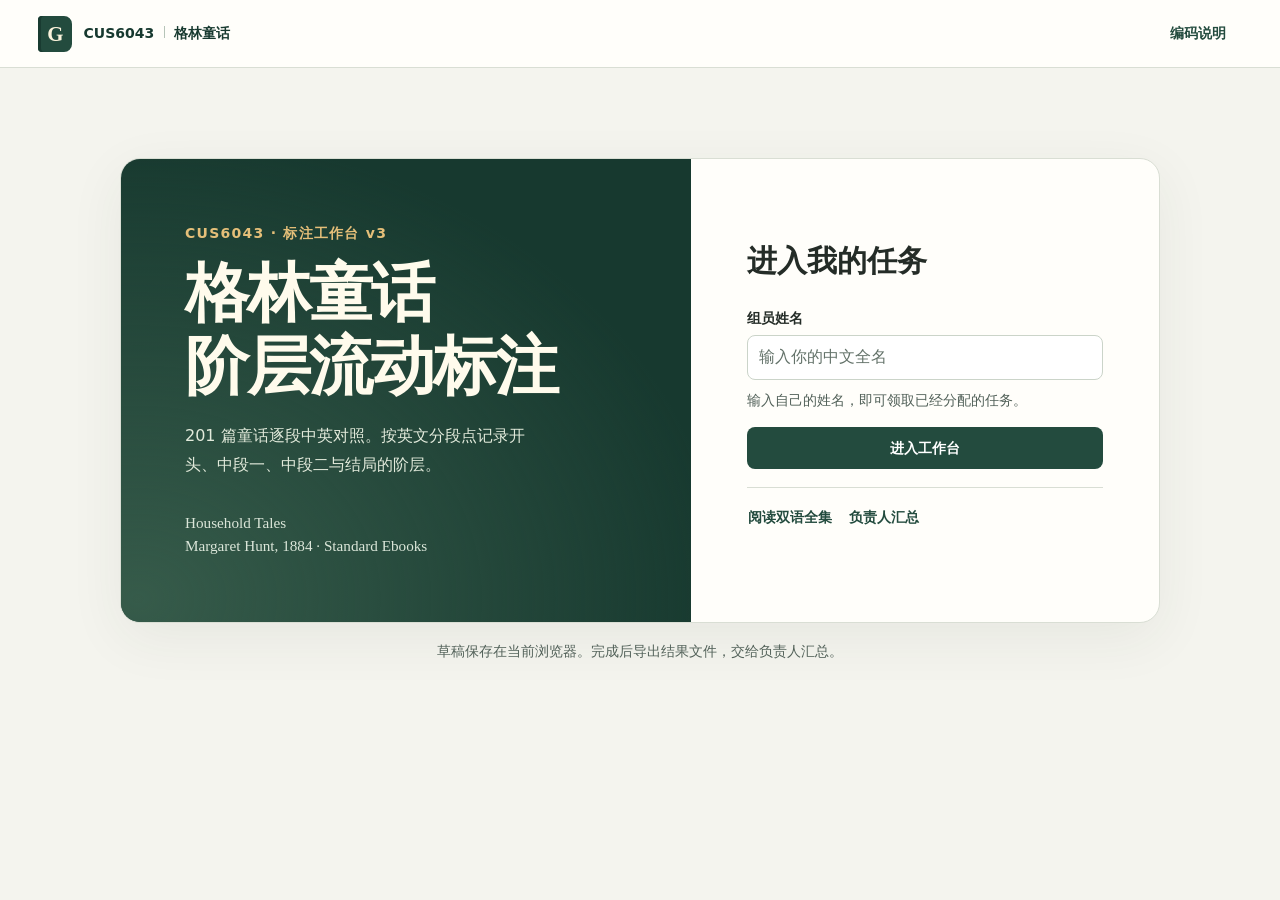
==== commit b642e257: "Enable name-only task claiming in the Grimm workbench" ====
--- a/index.html
+++ b/index.html
@@ -438,7 +438,7 @@
         <form id="claim">
           <label for="name">组员姓名</label>
           <input id="name" placeholder="输入你的中文全名" autocomplete="off" required>
-          <p class="entry-help">首次进入请导入负责人发给你的任务包。</p>
+          <p class="entry-help" id="claim-help">首次进入请导入负责人发给你的任务包。</p>
           <button class="button primary" type="submit">进入工作台</button>
           <p id="claim-error" class="error" role="alert" hidden></p>
         </form>
@@ -541,7 +541,7 @@
     </div>
     <div class="guide-content" id="guide-content"></div>
   </dialog>
-  <script type="application/json" id="workbench-data">{"guide":[["是否适用","适用／不适用","只有两种情况标「不适用」：(1) 主角不是人（动物寓言、物件故事）；(2) 没有可识别的主角（笑话集锦、谜语、不到一个情节的短篇）。地位没有变化仍是「适用」，流动类型填「不变」。不适用的篇目其余字段留空。","《Cat and Mouse in Partnership》→ 不适用。《Clever Grethel》《King Thrushbeard》→ 适用。"],["主角","自由填写（英文名或身份）","叙事跟随最多、命运在结局得到交代的人物，不一定是篇名人物。夫妇或兄妹一起行动、共享地位时作为一组。有争议时在备注写「亦可以 X 为主角」。","《The Devil with the Three Golden Hairs》的主角是幸运儿，不是国王；《Allerleirauh》的主角是公主，不是国王。"],["性别","女／男／群体／不明","主角的性别；一组主角填「群体」。","《Hänsel and Grethel》《The Fisherman and His Wife》→ 群体。"],["开头阶层","4 王室贵族／3 富裕平民／2 一般平民／1 贫困边缘","第一个改变处境的事件发生之前，主角的社会位置。未成年或未婚主角按其家庭（父母）的阶层。见下方「阶层判断原则」。","《Cinderella》：The wife of a rich man → 3（之后沦为仆人属于中段）。《Rumpelstiltskin》：a miller who was poor → 1。"],["中段一阶层","同上","分段点①时主角的社会位置。分段点按字数把全文三等分：程序会在每篇 .txt 中插入【分段点①】【分段点②】标记，以标记之前已发生的事为准。中段看主角当时的实际处境，不再按出身家庭：被逐出家门、沦为仆人、流落森林、嫁给乞丐，都按当时处境判断；身份尚未揭晓的落难王子或公主也一样。","《Cinderella》分段点①时在灰堆里干活 → 1。《Little Snow-White》分段点①时躲在七个小矮人家中 → 1。《The Fisherman and His Wife》分段点①时妻子已住进有庭院和马厩的城堡 → 3。"],["中段二阶层","同上","分段点②时主角的社会位置，判断方法同中段一。两个分段点之间若出现更极端但短暂的处境（如被判火刑、短暂称王），不改变编码，在备注写明，供细读使用。","《Cinderella》分段点②时仍是仆人，只是从小树得到礼服 → 1。《King Thrushbeard》分段点②时在集市卖陶器、陶器被踩碎 → 1。《The Fisherman and His Wife》分段点②时妻子已是皇帝 → 4。"],["结局阶层","同上","故事最后主角的社会位置。嫁入或娶入王室算 4。","《The Valiant Little Tailor》→ 4；《Bearskin》娶穷老人之女、终身富有 → 3。"],["流动类型","上升／下降／不变／恢复原位／起伏后回到原点（共 5 类，自动判定）","由开头、中段一、中段二、结局四个阶层自动得出，标注者不必另填：① 结局高于开头 → 上升；② 结局低于开头 → 下降；③ 四个阶层完全相同 → 不变；④ 结局等于开头，中段曾低于开头 → 恢复原位（先降后回）；⑤ 结局等于开头，中段曾高于开头 → 起伏后回到原点（先升后回）。中段一与中段二方向相反的少见情况，以中段一的方向为准。上升或下降途中的起伏可直接从四个阶层看出，不必再在备注写「中途失去地位」。王子继承王位属 4 级内部变化，仍记「不变」并备注。","《Cinderella》3→1→1→4 → 上升。《King Thrushbeard》《Little Snow-White》4→1→1→4 → 恢复原位。《The Fisherman and His Wife》1→3→4→1 → 起伏后回到原点。"],["阶层路径","自动","公式把四个阶层连成一条路径（如 3→1→1→4），方便核对与统计。「流动类型」也由公式按上面五条规则算出。这两栏都不要输入；四个阶层中任一为空时显示空白。",""],["上升途径","结婚／获得财富／获得王位或官职／恢复身份／无（未流动）","主角的地位是通过什么改变的，单选。地位没有变化填「无（未流动）」。","《The Golden Goose》→ 结婚；《Hänsel and Grethel》→ 获得财富；《King Thrushbeard》→ 恢复身份。"],["关键因素","魔法帮助者／聪明或诡计／勤劳、善良或虔诚／美貌／勇气或武力／暴力或偷盗／运气或预言／出身／其他","主角为什么能走到这一步，单选最关键的一项。善行得到天赐的故事记「勤劳、善良或虔诚」，不记「魔法帮助者」。未流动且没有促成因素的可留空。","《The Golden Goose》→ 魔法帮助者；《Little Snow-White》→ 美貌；《The Devil with the Three Golden Hairs》→ 运气或预言；《The Star-Money》→ 勤劳、善良或虔诚。"],["其他因素","从「关键因素」的选项中选，可多填，用顿号分隔","次要的促成因素。","《Cinderella》：勤劳、善良或虔诚。"],["最年幼孩子","是／否","主角是否被明确写为兄弟姐妹中最小的一个。","《The Three Feathers》→ 是。"],["对手受罚","是／否／无对手","敌对角色（继母、姐姐、女巫、恶人等）在结局是否受到惩罚。","《Cinderella》：两个姐姐被鸽子啄瞎 → 是。"],["备注","自由填写","判断困难之处，以及「继承王位」「亦可以 X 为主角」「待讨论」，和分段点之间未被记录的极端处境。",""],["阶层判断原则","—","1) 只依据文本明示的身份和财产，不推测。2) 文本用 poor 或明显贫困描写（如 miserable hovel、have to starve）形容的人或家庭，一律为 1，优先于下面的默认值。3) 士兵、猎人、磨坊主、手艺人、农民默认 2；受雇的仆人（含厨娘）、乞丐、孤儿、被遗弃的孩子为 1。4) 文本写明 rich、wealthy 的平民为 3。5) 王室、贵族（含公主、王子、伯爵）为 4。6) 开头阶层按家庭判断；中段一、中段二和结局按主角本人当时的处境判断。","《The Fisherman and His Wife》：miserable hovel → 1。《Clever Grethel》：厨娘 → 1。女巫、侏儒等魔法生物不按此分类。"],["自动统计词表","—","王室词：king(s)、queen(s)、prince(s)、princess(es)、royal、throne、crown(ed)、kingdom。财富词：gold、golden、silver、treasure(s)、money、riches、rich、wealth(y)、jewel(s)、ducat(s)、thaler(s)、florin(s)、coin(s)。贫困词：poor、poverty、beggar(s)、begging、hunger、hungry、starve…、famine、ragged、rags。按每千词出现次数计算。","只是辅助指标：golden 也会出现在「金鸟」等魔法物件上；poor 有时只是「可怜的」。"],["修订记录","—","v1（2026-11-19）初稿。v2（2026-11-21）按试点（20 篇 × 6 人）结果与全组会议决定修订：明确「不适用」和主角认定；开头阶层按家庭判断，明示贫困优先；流动类型须与阶层一致，并加自动检查；「主要方式」拆为「上升途径」与「关键因素」，新增「美貌」「运气或预言」。v3（2026-11-25）按 11 月 23 日与老师的讨论修订：在开头与结局之间增设「中段一阶层」「中段二阶层」（以字数三等分的分段点为准）；流动类型维持 5 类，改为由四个阶层自动判定。",""]],"people":{"A":"钱思娴","B":"张思贤","C":"袁嘉伟","D":"刘亚洲","E":"伊思遥","F":"陈思益"},"spec":{"classOptions":["4 王室贵族","3 富裕平民","2 一般平民","1 贫困边缘"],"appOptions":["适用","不适用"],"genderOptions":["女","男","群体","不明"],"routeOptions":["结婚","获得财富","获得王位或官职","恢复身份","无（未流动）"],"factorOptions":["魔法帮助者","聪明或诡计","勤劳、善良或虔诚","美貌","勇气或武力","暴力或偷盗","运气或预言","出身","其他"],"youngestOptions":["是","否"],"punishmentOptions":["是","否","无对手"],"statusOptions":["待核对","已核对","已修改"],"poorOptions":["经济上贫穷","同情（可怜的）","两者皆是","其他"]},"pilotSchema":["KHM","篇名","标注者","是否适用","主角","性别","开头阶层","中段一阶层","中段二阶层","结局阶层","流动类型（v1 人工）","流动类型（v3 自动）","阶层路径","主要方式","备注"],"formalSchema":["序号","KHM","篇名","标注者","是否适用","主角","性别","开头阶层","中段一阶层","中段二阶层","结局阶层","流动类型","阶层路径","上升途径","关键因素","其他因素","最年幼孩子","对手受罚","备注","需复核","平均分配","复核_开头阶层","复核_中段一","复核_中段二","复核_结局阶层","复核_流动类型","复核_上升途径","复核_关键因素","字数","王室词/千字","财富词/千字","贫困词/千字","核对状态"],"poorSchema":["序号","篇名","左语境","词","右语境","自动初判","人工判读","备注"],"stories":[{"id":"1","seq":1,"en":"The Frog-King, or Iron Henry","zh":"青蛙国王，又名铁亨利","paragraphs":["In old times when wishing still helped one, there lived a king whose daughters were all beautiful, but the youngest was so beautiful that the sun itself, which has seen so much, was astonished whenever it shone in her face. Close by the King’s castle lay a great dark forest, and under an old lime-tree in the forest was a well, and when the day was very warm, the King’s child went out into the forest and sat down by the side of the cool fountain, and when she was dull she took a golden ball, and threw it up on high and caught it, and this ball was her favorite plaything.","Now it so happened that on one occasion the princess’s golden ball did not fall into the little hand which she was holding up for it, but on to the ground beyond, and rolled straight into the water. The King’s daughter followed it with her eyes, but it vanished, and the well was deep, so deep that the bottom could not be seen. On this she began to cry, and cried louder and louder, and could not be comforted. And as she thus lamented someone said to her, “What ails thee, King’s daughter? Thou weepest so that even a stone would show pity.” She looked round to the side from whence the voice came, and saw a frog stretching forth its thick, ugly head from the water.","“Ah! old water-splasher, is it thou?” said she; “I am weeping for my golden ball, which has fallen into the well.”","“Be quiet, and do not weep,” answered the frog, “I can help thee, but what wilt thou give me if I bring thy plaything up again?”","“Whatever thou wilt have, dear frog,” said she⁠—“My clothes, my pearls and jewels, and even the golden crown which I am wearing.”","The frog answered, “I do not care for thy clothes, thy pearls and jewels, or thy golden crown, but if thou wilt love me and let me be thy companion and playfellow, and sit by thee at thy little table, and eat off thy little golden plate, and drink out of thy little cup, and sleep in thy little bed⁠—if thou wilt promise me this I will go down below, and bring thee thy golden ball up again.”","“Oh yes,” said she, “I promise thee all thou wishest, if thou wilt but bring me my ball back again.” She, however, thought, “How the silly frog does talk! He lives in the water with the other frogs, and croaks, and can be no companion to any human being!”","But the frog when he had received this promise, put his head into the water and sank down, and in a short while came swimming up again with the ball in his mouth, and threw it on the grass. The King’s daughter was delighted to see her pretty plaything once more, and picked it up, and ran away with it. “Wait, wait,” said the frog. “Take me with thee. I can’t run as thou canst.” But what did it avail him to scream his croak, croak, after her, as loudly as he could? She did not listen to it, but ran home and soon forgot the poor frog, who was forced to go back into his well again.","The next day when she had seated herself at table with the King and all the courtiers, and was eating from her little golden plate, something came creeping splish splash, splish splash, up the marble staircase, and when it had got to the top, it knocked at the door and cried, “Princess, youngest princess, open the door for me.” She ran to see who was outside, but when she opened the door, there sat the frog in front of it. Then she slammed the door to, in great haste, sat down to dinner again, and was quite frightened.","The King saw plainly that her heart was beating violently, and said, “My child, what art thou so afraid of? Is there perchance a giant outside who wants to carry thee away?”","“Ah, no,” replied she. “It is no giant but a disgusting frog.”","“What does a frog want with thee?”","“Ah, dear father, yesterday as I was in the forest sitting by the well, playing, my golden ball fell into the water. And because I cried so, the frog brought it out again for me, and because he so insisted, I promised him he should be my companion, but I never thought he would be able to come out of his water! And now he is outside there, and wants to come in to me.”","In the meantime it knocked a second time, and cried,","“Princess! youngest princess! Open the door for me! Dost thou not know what thou saidst to me Yesterday by the cool waters of the fountain? Princess, youngest princess! Open the door for me!”","Then said the King, “That which thou hast promised must thou perform. Go and let him in.”","She went and opened the door, and the frog hopped in and followed her, step by step, to her chair. There he sat and cried, “Lift me up beside thee.” She delayed, until at last the King commanded her to do it. When the frog was once on the chair he wanted to be on the table, and when he was on the table he said, “Now, push thy little golden plate nearer to me that we may eat together.” She did this, but it was easy to see that she did not do it willingly. The frog enjoyed what he ate, but almost every mouthful she took choked her. At length he said, “I have eaten and am satisfied; now I am tired, carry me into thy little room and make thy little silken bed ready, and we will both lie down and go to sleep.”","The King’s daughter began to cry, for she was afraid of the cold frog which she did not like to touch, and which was now to sleep in her pretty, clean little bed. But the King grew angry and said, “He who helped thee when thou wert in trouble ought not afterwards to be despised by thee.” So she took hold of the frog with two fingers, carried him upstairs, and put him in a corner.","But when she was in bed he crept to her and said, “I am tired, I want to sleep as well as thou, lift me up or I will tell thy father.”","Then she was terribly angry, and took him up and threw him with all her might against the wall. “Now, thou wilt be quiet, odious frog,” said she. But when he fell down he was no frog but a King’s son with beautiful kind eyes. He by her father’s will was now her dear companion and husband. Then he told her how he had been bewitched by a wicked witch, and how no one could have delivered him from the well but herself, and that tomorrow they would go together into his kingdom. Then they went to sleep, and next morning when the sun awoke them, a carriage came driving up with eight white horses, which had white ostrich feathers on their heads, and were harnessed with golden chains, and behind stood the young King’s servant Faithful Henry. Faithful Henry had been so unhappy when his master was changed into a frog, that he had caused three iron bands to be laid round his heart, lest it should burst with grief and sadness. The carriage was to conduct the young King into his Kingdom.","Faithful Henry helped them both in, and placed himself behind again, and was full of joy because of this deliverance. And when they had driven a part of the way the King’s son heard a cracking behind him as if something had broken. So he turned round and cried, “Henry, the carriage is breaking.”","“No, master, it is not the carriage. It is a band from my heart, which was put there in my great pain when you were a frog and imprisoned in the well.” Again and once again while they were on their way something cracked, and each time the King’s son thought the carriage was breaking; but it was only the bands which were springing from the heart of faithful Henry because his master was set free and was happy."],"paragraphsZh":["从前，人们许的愿还能派上用场。那时有一位国王，他的女儿个个都很美丽，可最小的那个格外美，连见多识广的太阳每回照到她的脸上，也要惊叹一番。国王的城堡附近有一大片幽暗的森林，林中一棵老椴树下有一口井。天气很热的时候，小公主就到林子里，坐在凉爽的井泉边。闷得慌时，她就拿出一只金球，抛到高处，再伸手接住。这是她最心爱的玩具。","有一回，公主的金球没落进她伸出去接球的小手里，反而掉到前面的地上，径直滚进水里。公主眼看着金球消失了。井很深，深得看不见底。她哭了起来，越哭越响，怎么也安慰不了。正伤心时，有人对她说：“公主，你怎么啦？你哭得连石头听了都会同情你。”她朝声音传来的方向看去，只见一只青蛙从水里伸出又大又丑的脑袋。","“啊，是你呀，老泼水鬼？”她说，“我哭是因为我的金球掉进井里了。”","“别着急，别哭了，”青蛙答道，“我能帮你。不过，要是我把你的玩具捞上来，你给我什么呢？”","“亲爱的青蛙，你要什么都行，”公主说，“我的衣服、珍珠和宝石，连我头上戴的金冠也行。”","青蛙答道：“你的衣服、珍珠、宝石和金冠，我都不稀罕。但如果你肯喜欢我，让我做你的伙伴，陪你玩，坐在你的小桌边，吃你小金盘里的食物，用你的小杯子喝水，再睡在你的小床上，只要你答应我这些，我就潜下去，把你的金球捞上来。”","“好呀，”她说，“只要你把球还给我，你想要什么我都答应。”可她心里想：“这只傻青蛙真会说大话！他和别的青蛙住在水里，只会呱呱叫，哪儿能跟人做伙伴！”","青蛙听了她的许诺，就一头扎进水里，沉了下去。不一会儿，他嘴里叼着金球游了上来，把球往草地上一抛。公主看见漂亮的玩具失而复得，高兴极了，捡起球就跑。“等等，等等，”青蛙说，“把我也带上，我可跑不过你。”可他扯着嗓子在她身后呱呱直叫，又有什么用呢？公主根本没听，跑回家去，很快就把可怜的青蛙忘了。青蛙只好回到井里。","第二天，公主和国王以及满朝廷臣同席吃饭，正用她的小金盘吃东西，忽然有个东西踩着大理石台阶，一路噗嗒噗嗒地爬上来。到了顶上，它敲起门来，喊道：“公主，最小的公主，给我开开门！”她跑去看外面是谁。一开门，只见那只青蛙正坐在门口。她赶忙砰地关上门，回到桌边继续吃饭，心里怕极了。","国王看出她的心怦怦直跳，便问：“我的孩子，你怕什么？难道外面有个巨人要把你抓走吗？”","“啊，不是，”她回答，“外面不是巨人，是一只讨厌的青蛙。”","“青蛙找你做什么？”","“啊，亲爱的父亲，昨天我坐在林子里的井边玩，金球掉进了水里。我哭得厉害，青蛙就替我捞了上来。他执意要我答应让他做我的伙伴，我就答应了，可我怎么也没想到他能从水里出来！现在他就在外面，要进来找我。”","说话间，青蛙又敲了一次门，叫道：","“公主呀，最小的公主呀，给我开开门！昨天在凉凉的井泉边，你对我说过的话，难道不记得了吗？公主呀，最小的公主呀，给我开开门！”","国王说：“你答应了的事，就得做到。去，把他放进来。”","她走去开了门。青蛙蹦进来，一步一步跟着她来到椅子旁。他坐在那儿喊：“把我抱起来，坐到你身边。”她一再拖延，直到国王命令她照办。青蛙上了椅子，又要上桌。到了桌上，他说：“把你的小金盘推过来一点，我们俩好一起吃。”她照做了，但一看就知道她不是心甘情愿的。青蛙吃得津津有味，公主却几乎每一口都噎得咽不下去。最后，青蛙说：“我吃饱了，现在困了。抱我去你的小房间，铺好你那丝绸小床，我们一起躺下睡觉。”","公主哭了起来。她害怕这只冰凉的青蛙，碰都不愿意碰，如今他却要睡进她那漂亮干净的小床。国王生气了，说：“人家在你有难的时候帮了你，你事后就不该嫌弃他。”公主于是用两根指头捏住青蛙，把他拎上楼，搁在一个角落里。","可是她刚上床，青蛙就爬到她跟前，说：“我累了，也跟你一样想睡觉。把我抱上去，不然我就去告诉你父亲。”","公主顿时气极了，抓起他，用尽力气往墙上摔去。“这下你可该安静了，讨厌的青蛙！”她说。可掉下来时，他已经不是青蛙了，而是一位有着一双美丽而温和的眼睛的王子。照她父亲的意思，他从此成了她亲密的伴侣和丈夫。王子告诉她，一个邪恶的女巫对他施了法，除了她，没人能把他从井里救出来。明天他们就一起回他的王国。于是他们睡下了。次日清晨，太阳叫醒了他们，一辆八匹白马拉的马车驶了过来。马头上插着白色鸵鸟羽毛，套着金链做的挽具，车后面站着年轻国王的仆人忠诚的亨利。主人变成青蛙时，忠诚的亨利难过极了，便让人用三道铁箍箍住自己的心，免得心因为悲伤而裂开。马车是来接年轻国王回他的王国的。","忠诚的亨利扶两人上了马车，自己又站到车后，满心欢喜，因为主人终于得救了。走了一段路，王子听见背后啪的一声，好像什么东西断了，便回头叫道：“亨利，马车要坏了！”","“不，主人，响的不是马车，是我心上的一道铁箍。您变成青蛙、被困在井里时，我太痛苦了，就把它箍在心上。”一路上又响了一声，接着再响了一声。每回王子都以为是马车要坏了，其实只是忠诚的亨利心上的铁箍一一崩开，因为主人已经重获自由，也得到了幸福。"],"machine":false,"markers":[[7,155],[16,483]]},{"id":"2","seq":2,"en":"Cat and Mouse in Partnership","zh":"猫和老鼠合伙过日子","paragraphs":["A certain cat had made the acquaintance of a mouse, and had said so much to her about the great love and friendship she felt for her, that at length the mouse agreed that they should live and keep house together. “But we must make a provision for winter, or else we shall suffer from hunger,” said the cat, “and you, little mouse, cannot venture everywhere, or you will be caught in a trap some day.” The good advice was followed, and a pot of fat was bought, but they did not know where to put it. At length, after much consideration, the cat said, “I know no place where it will be better stored up than in the church, for no one dares take anything away from there. We will set it beneath the altar, and not touch it until we are really in need of it.” So the pot was placed in safety, but it was not long before the cat had a great yearning for it, and said to the mouse, “I want to tell you something, little mouse; my cousin has brought a little son into the world, and has asked me to be godmother; he is white with brown spots, and I am to hold him over the font at the christening. Let me go out today, and you look after the house by yourself.”","“Yes, yes,” answered the mouse, “by all means go, and if you get anything very good, think of me, I should like a drop of sweet red christening wine too.” All this, however, was untrue; the cat had no cousin, and had not been asked to be godmother. She went straight to the church, stole to the pot of fat, began to lick at it, and licked the top of the fat off. Then she took a walk upon the roofs of the town, looked out for opportunities, and then stretched herself in the sun, and licked her lips whenever she thought of the pot of fat, and not until it was evening did she return home. “Well, here you are again,” said the mouse, “no doubt you have had a merry day.”","“All went off well,” answered the cat.","“What name did they give the child?”","“Top off!” said the cat quite coolly.","“Top off!” cried the mouse, “that is a very odd and uncommon name, is it a usual one in your family?”","“What does it signify,” said the cat, “it is no worse than Crumb-stealer, as your godchildren are called.”","Before long the cat was seized by another fit of longing. She said to the mouse, “You must do me a favour, and once more manage the house for a day alone. I am again asked to be godmother, and, as the child has a white ring round its neck, I cannot refuse.” The good mouse consented, but the cat crept behind the town walls to the church, and devoured half the pot of fat. “Nothing ever seems so good as what one keeps to oneself,” said she, and was quite satisfied with her day’s work.","When she went home the mouse inquired, “And what was this child christened?”","“Half-done,” answered the cat.","“Half-done! What are you saying? I never heard the name in my life, I’ll wager anything it is not in the calendar!”","The cat’s mouth soon began to water for some more licking. “All good things go in threes,” said she, “I am asked to stand godmother again. The child is quite black, only it has white paws, but with that exception, it has not a single white hair on its whole body; this only happens once every few years, you will let me go, won’t you?”","“Top-off! Half-done!” answered the mouse, “they are such odd names, they make me very thoughtful.”","“You sit at home,” said the cat, “in your dark-grey fur coat and long tail, and are filled with fancies, that’s because you do not go out in the daytime.” During the cat’s absence the mouse cleaned the house, and put it in order but the greedy cat entirely emptied the pot of fat. “When everything is eaten up one has some peace,” said she to herself, and well filled and fat she did not return home till night. The mouse at once asked what name had been given to the third child. “It will not please you more than the others,” said the cat. “He is called All-gone.”","“All-gone,” cried the mouse, “that is the most suspicious name of all! I have never seen it in print. All-gone; what can that mean?” and she shook her head, curled herself up, and lay down to sleep.","From this time forth no one invited the cat to be godmother, but when the winter had come and there was no longer anything to be found outside, the mouse thought of their provision, and said, “Come cat, we will go to our pot of fat which we have stored up for ourselves⁠—we shall enjoy that.”","“Yes,” answered the cat, “you will enjoy it as much as you would enjoy sticking that dainty tongue of yours out of the window.” They set out on their way, but when they arrived, the pot of fat certainly was still in its place, but it was empty.","“Alas!” said the mouse, “now I see what has happened, now it comes to light! You are a true friend! You have devoured all when you were standing godmother. First top off, then half done, then⁠—.”","“Will you hold your tongue,” cried the cat, “one word more and I will eat you too.”","“All gone” was already on the poor mouse’s lips; scarcely had she spoken it before the cat sprang on her, seized her, and swallowed her down. Verily, that is the way of the world."],"paragraphsZh":["有一只猫认识了一只老鼠。猫对老鼠说了许多话，说自己多么爱她、跟她的交情多么深。到最后，老鼠同意两人搬到一起过日子。“可我们得备点过冬的吃食，不然就要挨饿，”猫说，“再说，小老鼠，你可不能到处乱跑，要不总有一天会被夹进捕鼠器。”她们照着这个好主意买了一罐油脂，却不知道往哪里放。猫想了又想，最后说：“没有比教堂更妥当的地方，谁也不敢从那儿拿走东西。我们把罐子放在祭坛下面，等真有需要的时候再动它。”罐子就这么放妥了，可没过多久，猫就馋得厉害，便对老鼠说：“小老鼠，跟你说件事。我表妹生了个儿子，请我去当教母。那孩子浑身雪白，带些褐色斑点，受洗的时候还得我抱着，让他悬在洗礼池上头。今天让我出去一趟，你自己看家吧。”","“好，好，”老鼠答道，“你尽管去。要是得了什么好东西，记得想想我，我也想尝一滴洗礼宴上那甜甜的红酒呢。”其实这些话全是假的。猫根本没有表妹，也没人请她当教母。她径直去了教堂，偷偷摸到油罐边，开始舔起来，把最上面一层油都舔掉了。接着，她在城里的屋顶上溜达了一圈，四下瞅瞅有没有什么机会，又躺在太阳底下伸展身子。每逢想到那罐油，她就舔舔嘴唇，直到傍晚才回家。“哟，你可回来了，”老鼠说，“今天一定过得很开心吧。”","“一切都挺顺利，”猫回答。","“他们给孩子取了什么名字？”","“舔掉顶！”猫若无其事地说。","“舔掉顶！”老鼠叫起来，“这名字可真古怪，也少见。你们家常用这个名字吗？”","“那有什么要紧，”猫说，“总不比你那些教子教女叫的‘偷面包屑’难听。”","不久，猫又馋了起来。她对老鼠说：“你得帮我个忙，又要一个人照看家里一天了。人家又请我去当教母。那孩子脖子上有一圈白毛，我实在不好推辞。”好心的老鼠答应了，猫却贴着城墙后面溜到教堂，一口气吃掉了半罐油。“什么东西也抵不上独吞的好吃，”她说，对自己这一天的收获十分满意。","她回到家，老鼠问：“这回受洗的孩子叫什么？”","“吃一半，”猫答道。","“吃一半！你说什么呀？我这辈子都没听过这个名字，敢打赌，圣人名历上绝没有这个名字！”","没多久，猫馋得又要流口水了，还想再去舔一点。“好事总得凑够三回，”她说，“人家又请我去当教母。那孩子通身乌黑，只有爪子是白的，除此之外全身找不出一根白毛。这样的事几年才遇上一回，你会让我去的，对吧？”","“舔掉顶！吃一半！”老鼠答道，“这名字都太怪了，叫我想来想去。”","“你成天待在家里，”猫说，“裹着你那身深灰色皮毛，拖着长尾巴，满脑子都是胡思乱想。这都是因为你白天不出门。”猫不在时，老鼠把屋子打扫干净，收拾整齐，贪嘴的猫却把整罐油吃得一干二净。“什么都吃完了，也就清静了，”她自言自语。她吃得肚子滚圆，直到夜里才回家。老鼠一见她，立刻问第三个孩子取了什么名字。猫说：“这名字你听了也不会比前两个更喜欢。他叫‘全吃光’。”","“全吃光，”老鼠叫道，“这个名字最叫人起疑！我从来没在书上见过。全吃光，这究竟是什么意思？”她摇摇头，缩成一团，躺下睡了。","从此再没人请猫去当教母。冬天来了，外头再也找不到吃食，老鼠想起了储备，便说：“来吧，猫，我们去取给自己备下的那罐油，吃起来一定很香。”","“当然，”猫答道，“就跟你把那条娇贵的小舌头伸到窗外尝尝一样香。”她们出发了。到了地方，油罐倒是还摆在原处，却已经空了。","“唉！”老鼠说，“现在我明白是怎么回事了，一切都明摆着！你真是个好朋友啊！你每回去当教母，就是把油吃了。先舔掉顶，再吃一半，然后……”","“还不给我闭嘴！”猫喝道，“再说一个字，连你也吃了。”","可怜的老鼠已经把“全吃光”送到了嘴边。她才说出口，猫就扑过去，一把抓住她，把她吞了下去。的确，世道就是这样。"],"machine":false,"markers":[[1,495],[13,60]]},{"id":"3","seq":3,"en":"Our Lady’s Child","zh":"圣母的孩子","paragraphs":["Hard by a great forest dwelt a woodcutter with his wife, who had an only child, a little girl three years old. They were so poor, however, that they no longer had daily bread, and did not know how to get food for her. One morning the woodcutter went out sorrowfully to his work in the forest, and while he was cutting wood, suddenly there stood before him a tall and beautiful woman with a crown of shining stars on her head, who said to him, “I am the Virgin Mary, mother of the child Jesus. Thou art poor and needy, bring thy child to me, I will take her with me and be her mother, and care for her.” The woodcutter obeyed, brought his child, and gave her to the Virgin Mary, who took her up to heaven with her. There the child fared well, ate sugar-cakes, and drank sweet milk, and her clothes were of gold, and the little angels played with her. And when she was fourteen years of age, the Virgin Mary called her one day and said, “Dear child, I am about to make a long journey, so take into thy keeping the keys of the thirteen doors of heaven. Twelve of these thou mayest open, and behold the glory which is within them, but the thirteenth, to which this little key belongs, is forbidden thee. Beware of opening it, or thou wilt bring misery on thyself.”","The girl promised to be obedient, and when the Virgin Mary was gone, she began to examine the dwellings of the kingdom of heaven. Each day she opened one of them, until she had made the round of the twelve. In each of them sat one of the Apostles in the midst of a great light, and she rejoiced in all the magnificence and splendour, and the little angels who always accompanied her rejoiced with her. Then the forbidden door alone remained, and she felt a great desire to know what could be hidden behind it, and said to the angels, “I will not quite open it, and I will not go inside it, but I will unlock it so that we can just see a little through the opening.”","“Oh no,” said the little angels, “that would be a sin. The Virgin Mary has forbidden it, and it might easily cause thy unhappiness.”","Then she was silent, but the desire in her heart was not stilled, but gnawed there and tormented her, and let her have no rest. And once when the angels had all gone out, she thought, “Now I am quite alone, and I could peep in. If I do it, no one will ever know.” She sought out the key, and when she had got it in her hand, she put it in the lock, and when she had put it in, she turned it round as well. Then the door sprang open, and she saw there the Trinity sitting in fire and splendour. She stayed there awhile, and looked at everything in amazement; then she touched the light a little with her finger, and her finger became quite golden. Immediately a great fear fell on her. She shut the door violently, and ran away. Her terror too would not quit her, let her do what she might, and her heart beat continually and would not be still; the gold too stayed on her finger, and would not go away, let her rub it and wash it never so much.","It was not long before the Virgin Mary came back from her journey. She called the girl before her, and asked to have the keys of heaven back. When the maiden gave her the bunch, the Virgin looked into her eyes and said, “Hast thou not opened the thirteenth door also?”","“No,” she replied.","Then she laid her hand on the girl’s heart, and felt how it beat and beat, and saw right well that she had disobeyed her order and had opened the door. Then she said once again, “Art thou certain that thou hast not done it?”","“Yes,” said the girl, for the second time.","Then she perceived the finger which had become golden from touching the fire of heaven, and saw well that the child had sinned, and said for the third time “Hast thou not done it?”","“No,” said the girl for the third time.","Then said the Virgin Mary, “Thou hast not obeyed me, and besides that thou hast lied, thou art no longer worthy to be in heaven.”","Then the girl fell into a deep sleep, and when she awoke she lay on the earth below, and in the midst of a wilderness. She wanted to cry out, but she could bring forth no sound. She sprang up and wanted to run away, but whithersoever she turned herself, she was continually held back by thick hedges of thorns through which she could not break. In the desert, in which she was imprisoned, there stood an old hollow tree, and this had to be her dwelling-place. Into this she crept when night came, and here she slept. Here, too, she found a shelter from storm and rain, but it was a miserable life, and bitterly did she weep when she remembered how happy she had been in heaven, and how the angels had played with her. Roots and wild berries were her only food, and for these she sought as far as she could go. In the autumn she picked up the fallen nuts and leaves, and carried them into the hole. The nuts were her food in winter, and when snow and ice came, she crept amongst the leaves like a poor little animal that she might not freeze. Before long her clothes were all torn, and one bit of them after another fell off her. As soon, however, as the sun shone warm again, she went out and sat in front of the tree, and her long hair covered her on all sides like a mantle. Thus she sat year after year, and felt the pain and the misery of the world. One day, when the trees were once more clothed in fresh green, the King of the country was hunting in the forest, and followed a roe, and as it had fled into the thicket which shut in this part of the forest, he got off his horse, tore the bushes asunder, and cut himself a path with his sword. When he had at last forced his way through, he saw a wonderfully beautiful maiden sitting under the tree; and she sat there and was entirely covered with her golden hair down to her very feet. He stood still and looked at her full of surprise, then he spoke to her and said, “Who art thou? Why art thou sitting here in the wilderness?” But she gave no answer, for she could not open her mouth. The King continued, “Wilt thou go with me to my castle?” Then she just nodded her head a little. The King took her in his arms, carried her to his horse, and rode home with her, and when he reached the royal castle he caused her to be dressed in beautiful garments, and gave her all things in abundance. Although she could not speak, she was still so beautiful and charming that he began to love her with all his heart, and it was not long before he married her.","After a year or so had passed, the Queen brought a son into the world. Thereupon the Virgin Mary appeared to her in the night when she lay in her bed alone, and said, “If thou wilt tell the truth and confess that thou didst unlock the forbidden door, I will open thy mouth and give thee back thy speech, but if thou perseverest in thy sin, and deniest obstinately, I will take thy newborn child away with me.”","Then the queen was permitted to answer, but she remained hard, and said, “No, I did not open the forbidden door;” and the Virgin Mary took the newborn child from her arms, and vanished with it. Next morning when the child was not to be found, it was whispered among the people that the Queen was a man-eater, and had killed her own child. She heard all this and could say nothing to the contrary, but the King would not believe it, for he loved her so much.","When a year had gone by the Queen again bore a son, and in the night the Virgin Mary again came to her, and said, “If thou wilt confess that thou openedst the forbidden door, I will give thee thy child back and untie thy tongue; but if you continuest in sin and deniest it, I will take away with me this new child also.”","Then the Queen again said, “No, I did not open the forbidden door;” and the Virgin took the child out of her arms, and away with her to heaven. Next morning, when this child also had disappeared, the people declared quite loudly that the Queen had devoured it, and the King’s councillors demanded that she should be brought to justice. The King, however, loved her so dearly that he would not believe it, and commanded the councillors under pain of death not to say any more about it.","The following year the Queen gave birth to a beautiful little daughter, and for the third time the Virgin Mary appeared to her in the night and said, “Follow me.” She took the Queen by the hand and led her to heaven, and showed her there her two eldest children, who smiled at her, and were playing with the ball of the world. When the Queen rejoiced thereat, the Virgin Mary said, “Is thy heart not yet softened? If thou wilt own that thou openedst the forbidden door, I will give thee back thy two little sons.”","But for the third time the Queen answered, “No, I did not open the forbidden door.” Then the Virgin let her sink down to earth once more, and took from her likewise her third child.","Next morning, when the loss was reported abroad, all the people cried loudly, “The Queen is a man-eater. She must be judged,” and the King was no longer able to restrain his councillors. Thereupon a trial was held, and as she could not answer, and defend herself, she was condemned to be burnt alive.","The wood was got together, and when she was fast bound to the stake, and the fire began to burn round about her, the hard ice of pride melted, her heart was moved by repentance, and she thought, “If I could but confess before my death that I opened the door.” Then her voice came back to her, and she cried out loudly, “Yes, Mary, I did it;” and straightway rain fell from the sky and extinguished the flames of fire, and a light broke forth above her, and the Virgin Mary descended with the two little sons by her side, and the newborn daughter in her arms.","She spoke kindly to her, and said, “He who repents his sin and acknowledges it, is forgiven.” Then she gave her the three children, untied her tongue, and granted her happiness for her whole life."],"paragraphsZh":["在一片大森林附近，住着一个樵夫和妻子。他们只有一个孩子，是个三岁的小女孩。可是家里太穷，连每天的面包也吃不上，夫妻俩不知道上哪儿给孩子找吃的。一天清早，樵夫愁眉苦脸地到森林里干活。正砍着柴，面前忽然出现一个高挑美丽的女人，头上戴着一顶由闪亮星星组成的冠冕。她对樵夫说：“我是圣母玛利亚，圣婴耶稣的母亲。你家贫困，把你的孩子带来给我吧。我会带她走，做她的母亲，照料她。”樵夫依从了她，把孩子带来交给圣母玛利亚。圣母把她带上天堂。孩子在那里过得很舒适，吃糖糕，喝甜牛奶，穿金衣，还有小天使和她一起玩。她十四岁那年，有一天，圣母玛利亚把她叫来，说：“亲爱的孩子，我要出一趟远门。天堂十三扇门的钥匙，你替我好好保管。你可以打开其中十二扇，看看里面的荣光。但这把小钥匙所开的第十三扇门，绝不可打开。千万小心，否则会给自己招来苦难。”","女孩答应听话。圣母玛利亚走后，她便去看看天国各处的居所。她每天打开一扇门，直到把十二扇门都看了一遍。每扇门里都有一位使徒，坐在灿烂的光辉中。满眼的辉煌叫她欢喜，一向陪着她的小天使们也和她一同欢喜。最后只剩下那扇禁门。她非常想知道门背后藏着什么，便对天使们说：“我不会把门全推开，也不进去。我只把锁打开，咱们从门缝里瞧上一点儿。”","“不行啊，”小天使们说，“那可是有罪的。圣母玛利亚已经禁止了，这很容易给你招来不幸。”","于是她不作声了，心中的欲望却没有平息，仍在那里啃噬、折磨她，让她不得安宁。有一次，天使们全都出去了。她想：“现在只剩我一个人了，我可以偷看一眼。真这么做，也永远不会有人知道。”她找出钥匙，拿在手中，插进锁眼，插进去之后，又把钥匙拧了一下。门一下子弹开了。她看见三位一体的神端坐在那里，周身是火焰与荣光。她呆了一会儿，惊奇地打量着一切，然后用指尖轻轻碰了一下那道光，一根手指便整个变成了金色。她顿时十分害怕，猛地关上门，跑开了。可不管她怎么办，恐惧还是摆脱不掉，心一直怦怦跳，怎么也平静不下来。手指上的金色也始终留在那里，无论她怎么擦洗都不消失。","没过多久，圣母玛利亚就从旅途归来。她把女孩叫到面前，要她归还天堂的钥匙。女孩把那串钥匙交过去时，圣母直视她的双眼，问：“你没有把第十三扇门也打开吗？”","“没有。”她回答。","圣母把手放在女孩的心口，感觉到心怦怦直跳，便清楚地明白，她违背了命令，打开了门。圣母又问：“你肯定自己没做过这件事吗？”","“是的。”女孩第二次回答。","圣母又看见那根因碰了天火而变成金色的手指，明明白白地知道这孩子犯了罪，便第三次问：“你真没做过吗？”","“没有。”女孩第三次回答。","于是，圣母玛利亚说：“你不听我的话，还说了谎。你已经不配再待在天堂了。”","女孩随即昏昏睡去。醒来一看，她正躺在下界的地上，四处都是荒野。她想喊，却一点声音也发不出来。她跳起来想逃，无论往哪里转，都被密密的荆棘篱笆挡住，闯不过去。困住她的荒地里有一棵空心的老树，她不得不把那里当住处。夜一深，她便钻进树洞睡觉。那里也能遮风挡雨，但日子过得凄苦。每当想起自己在天堂有多快乐，想起天使们怎样陪她一起玩，她就伤心地大哭。她只能吃草根和野莓，只好走到尽可能远的地方寻找。秋天，她捡来掉落的坚果和树叶，带进树洞。冬天就吃这些坚果。下雪结冰时，她像只可怜的小动物那样钻到树叶里，免得冻僵。没多久，衣服全都破了，碎片一块又一块从身上掉下来。阳光重新变暖时，她便走到外面，坐在树前，长发像斗篷一样遮住她全身。她就这样年复一年地坐在那里，尝尽人间的痛苦和不幸。有一天，树木又披上新绿，国王正在林中打猎，追赶一头狍子。狍子逃进围住这片林子的灌木丛里，国王便下马拨开灌木，用剑砍出一条路。当他终于闯过去，看见树下坐着一个美得惊人的姑娘，一头金发从头一直遮到脚。他惊讶地站定打量她，然后开口问：“你是谁？为什么坐在这片荒野里？”她不能开口，没有回答。国王又问：“你愿意跟我回城堡吗？”她微微点了一下头。国王把她抱上马，带她回去。到了王宫，他让人给她换上美丽的衣服，供给她许多东西。虽然她不能说话，却如此美丽动人，国王便一心一意地爱上了她，没过多久就娶她为妻。","约摸一年以后，王后生了一个儿子。夜里她独自躺在床上时，圣母玛利亚出现在她面前，说：“如果你肯说实话，承认自己开了禁门的锁，我就让你重新开口，把说话的能力还给你。如果你坚持不肯悔改，执意否认，我就把你的新生孩子带走。”","王后这时可以开口回答了，她却依然心硬，说：“没有，我没有打开禁门。”圣母玛利亚便从她怀里抱走新生儿，带着孩子消失了。第二天早晨，孩子找不见了，人们私下传说王后吃人，杀死了自己的孩子。她听见了这些话，却无法反驳。国王深爱她，怎么也不肯相信。","一年过后，王后又生了一个儿子。夜里，圣母玛利亚再次来到她面前，说：“如果你肯承认自己打开了禁门，我就把孩子还给你，让你重新开口说话。要是你还执迷不悟，依然否认，我也会把这个刚出生的孩子带走。”","王后又说：“没有，我没有打开禁门。”圣母便从她怀里抱走孩子，带他上了天堂。第二天早晨，第二个孩子也不见了。人们大声宣称王后把孩子吞了，国王的大臣要求将她交付审判。国王却太爱她，不肯相信，还命令大臣们不得再提此事，违者处死。","再过一年，王后生了一个漂亮的小女儿。夜里，圣母玛利亚第三次现身，对她说：“跟我来。”圣母拉起王后的手，带她上天堂，让她看见自己的两个大孩子。两个孩子朝她微笑，正拿着地球当球玩。王后见了十分欢喜。圣母玛利亚问：“你的心还是没有软下来吗？你若肯承认自己打开了禁门，我就把两个小儿子还给你。”","可是王后第三次回答：“没有，我没有打开禁门。”于是圣母又让她落回人间，把第三个孩子也带走了。","第二天早晨，孩子失踪的消息传开，大家都大声喊：“王后吃人，非审判她不可！”国王再也制止不住自己的大臣。于是人们开庭审判。她不能回答，也无法为自己辩护，被判活活烧死。","柴火堆好了，人们把她紧紧绑在火刑柱上。火焰开始在她身边燃烧时，骄傲像坚冰一样融化了，她心里涌起悔意，想着：“要是临死前还能承认是我开了门，该有多好。”这时她的声音回来了，便大声喊：“是的，玛利亚，是我开的！”天上立刻下起雨，浇灭了火焰。她头顶上方亮起一道光，圣母玛利亚降临，两个小儿子跟在她身旁，怀里抱着刚出生的小女儿。","圣母亲切地对她说：“谁肯为自己的罪悔改，并且坦白承认，就能得到宽恕。”圣母把三个孩子还给她，使她能够重新说话，赐予她一生的幸福。"],"machine":true,"markers":[[4,241],[12,80]]},{"id":"4","seq":4,"en":"The Story of the Youth Who Went Forth to Learn What Fear Was","zh":"出门去学害怕的年轻人","paragraphs":["A certain father had two sons, the elder of whom was smart and sensible, and could do everything, but the younger was stupid and could neither learn nor understand anything, and when people saw him they said, “There’s a fellow who will give his father some trouble!”","When anything had to be done, it was always the elder who was forced to do it; but if his father bade him fetch anything when it was late, or in the nighttime, and the way led through the churchyard, or any other dismal place, he answered “Oh, no, father, I’ll not go there, it makes me shudder!” for he was afraid. Or when stories were told by the fire at night which made the flesh creep, the listeners sometimes said “Oh, it makes us shudder!”","The younger sat in a corner and listened with the rest of them, and could not imagine what they could mean. “They are always saying ‘It makes me shudder, it makes me shudder!’ It does not make me shudder,” thought he. “That, too, must be an art of which I understand nothing.”","Now it came to pass that his father said to him one day “Hearken to me, thou fellow in the corner there, thou art growing tall and strong, and thou too must learn something by which thou canst earn thy living. Look how thy brother works, but thou dost not even earn thy salt.”","“Well, father,” he replied, “I am quite willing to learn something⁠—indeed, if it could but be managed, I should like to learn how to shudder. I don’t understand that at all yet.”","The elder brother smiled when he heard that, and thought to himself, “Good God, what a blockhead that brother of mine is! He will never be good for anything as long as he lives. He who wants to be a sickle must bend himself betimes.”","The father sighed, and answered him, “Thou shalt soon learn what it is to shudder, but thou wilt not earn thy bread by that.”","Soon after this the sexton came to the house on a visit, and the father bewailed his trouble, and told him how his younger son was so backward in every respect that he knew nothing and learnt nothing. “Just think,” said he, “when I asked him how he was going to earn his bread, he actually wanted to learn to shudder.”","“If that be all,” replied the sexton, “he can learn that with me. Send him to me, and I will soon polish him.”","The father was glad to do it, for he thought, “It will train the boy a little.” The sexton therefore took him into his house, and he had to ring the bell. After a day or two, the sexton awoke him at midnight, and bade him arise and go up into the church tower and ring the bell. “Thou shalt soon learn what shuddering is,” thought he, and secretly went there before him; and when the boy was at the top of the tower and turned round, and was just going to take hold of the bell rope, he saw a white figure standing on the stairs opposite the sounding hole.","“Who is there?” cried he, but the figure made no reply, and did not move or stir. “Give an answer,” cried the boy, “or take thy self off, thou hast no business here at night.”","The sexton, however, remained standing motionless that the boy might think he was a ghost. The boy cried a second time, “What do you want here?⁠—speak if thou art an honest fellow, or I will throw thee down the steps!”","The sexton thought, “he can’t intend to be as bad as his words,” uttered no sound and stood as if he were made of stone. Then the boy called to him for the third time, and as that was also to no purpose, he ran against him and pushed the ghost down the stairs, so that it fell down ten steps and remained lying there in a corner. Thereupon he rang the bell, went home, and without saying a word went to bed, and fell asleep.","The sexton’s wife waited a long time for her husband, but he did not come back. At length she became uneasy, and wakened the boy, and asked, “Dost thou not know where my husband is? He climbed up the tower before thou didst.”","“No, I don’t know,” replied the boy, “but someone was standing by the sounding hole on the other side of the steps, and as he would neither give an answer nor go away, I took him for a scoundrel, and threw him downstairs, just go there and you will see if it was he. I should be sorry if it were.” The woman ran away and found her husband, who was lying moaning in the corner, and had broken his leg.","She carried him down, and then with loud screams she hastened to the boy’s father. “Your boy,” cried she, “has been the cause of a great misfortune! He has thrown my husband down the steps and made him break his leg. Take the good-for-nothing fellow away from our house.”","The father was terrified, and ran thither and scolded the boy. “What wicked tricks are these?” said he, “the devil must have put this into thy head.”","“Father,” he replied, “do listen to me. I am quite innocent. He was standing there by night like one who is intending to do some evil. I did not know who it was, and I entreated him three times either to speak or to go away.”","“Ah,” said the father, “I have nothing but unhappiness with you. Go out of my sight. I will see thee no more.”","“Yes, father, right willingly, wait only until it is day. Then will I go forth and learn how to shudder, and then I shall, at any rate, understand one art which will support me.”","“Learn what thou wilt,” spake the father, “it is all the same to me. Here are fifty thalers for thee. Take these and go into the wide world, and tell no one from whence thou comest, and who is thy father, for I have reason to be ashamed of thee.”","“Yes, father, it shall be as you will. If you desire nothing more than that, I can easily keep it in mind.”","When day dawned, therefore, the boy put his fifty thalers into his pocket, and went forth on the great highway, and continually said to himself, “If I could but shudder! If I could but shudder!”","Then a man approached who heard this conversation which the youth was holding with himself, and when they had walked a little farther to where they could see the gallows, the man said to him, “Look, there is the tree where seven men have married the ropemaker’s daughter, and are now learning how to fly. Sit down below it, and wait till night comes, and you will soon learn how to shudder.”","“If that is all that is wanted,” answered the youth, “it is easily done; but if I learn how to shudder as fast as that, thou shalt have my fifty thalers. Just come back to me early in the morning.” Then the youth went to the gallows, sat down below it, and waited till evening came. And as he was cold, he lighted himself a fire, but at midnight the wind blew so sharply that in spite of his fire, he could not get warm. And as the wind knocked the hanged men against each other, and they moved backwards and forwards, he thought to himself, “Thou shiverest below by the fire, but how those up above must freeze and suffer!” And as he felt pity for them, he raised the ladder, and climbed up, unbound one of them after the other, and brought down all seven. Then he stirred the fire, blew it, and set them all round it to warm themselves. But they sat there and did not stir, and the fire caught their clothes. So he said, “Take care, or I will hang you up again.” The dead men, however, did not hear, but were quite silent, and let their rags go on burning. On this he grew angry, and said, “If you will not take care, I cannot help you, I will not be burnt with you,” and he hung them up again each in his turn.","Then he sat down by his fire and fell asleep, and the next morning the man came to him and wanted to have the fifty thalers, and said, “Well, dost thou know how to shudder?”","“No,” answered he, “how was I to get to know? Those fellows up there did not open their mouths, and were so stupid that they let the few old rags which they had on their bodies get burnt.”","Then the man saw that he would not get the fifty thalers that day, and went away saying, “One of this kind has never come my way before.”","The youth likewise went his way, and once more began to mutter to himself, “Ah, if I could but shudder! Ah, if I could but shudder!”","A wagoner who was striding behind him heard that and asked, “Who are you?”","“I don’t know,” answered the youth.","Then the wagoner asked, “From whence comest thou?”","“I know not.”","“Who is thy father?”","“That I may not tell thee.”","“What is it that thou art always muttering between thy teeth.”","“Ah,” replied the youth, “I do so wish I could shudder, but no one can teach me how to do it.”","“Give up thy foolish chatter,” said the wagoner. “Come, go with me, I will see about a place for thee.” The youth went with the wagoner, and in the evening they arrived at an inn where they wished to pass the night.","Then at the entrance of the room the youth again said quite loudly, “If I could but shudder! If I could but shudder!”","The host who heard this, laughed and said, “If that is your desire, there ought to be a good opportunity for you here.”","“Ah, be silent,” said the hostess, “so many inquisitive persons have already lost their lives, it would be a pity and a shame if such beautiful eyes as these should never see the daylight again.”","But the youth said, “However difficult it may be, I will learn it and for this purpose indeed have I journeyed forth.” He let the host have no rest, until the latter told him, that not far from thence stood a haunted castle where anyone could very easily learn what shuddering was, if he would but watch in it for three nights. The King had promised that he who would venture should have his daughter to wife, and she was the most beautiful maiden the sun shone on. Great treasures likewise lay in the castle, which were guarded by evil spirits, and these treasures would then be freed, and would make a poor man rich enough. Already many men had gone into the castle, but as yet none had come out again. Then the youth went next morning to the King and said if he were allowed he would watch three nights in the haunted castle.","The King looked at him, and as the youth pleased him, he said, “Thou mayest ask for three things to take into the castle with thee, but they must be things without life.”","Then he answered, “Then I ask for a fire, a turning lathe, and a cutting-board with the knife.” The King had these things carried into the castle for him during the day. When night was drawing near, the youth went up and made himself a bright fire in one of the rooms, placed the cutting-board and knife beside it, and seated himself by the turning-lathe. “Ah, if I could but shudder!” said he, “but I shall not learn it here either.”","Towards midnight he was about to poke his fire, and as he was blowing it, something cried suddenly from one corner, “Au, miau! how cold we are!”","“You simpletons!” cried he, “what are you crying about? If you are cold, come and take a seat by the fire and warm yourselves.” And when he had said that, two great black cats came with one tremendous leap and sat down on each side of him, and looked savagely at him with their fiery eyes.","After a short time, when they had warmed themselves, they said, “Comrade, shall we have a game at cards?”","“Why not?” he replied, “but just show me your paws.” Then they stretched out their claws. “Oh,” said he, “what long nails you have! Wait, I must first cut them for you.” Thereupon he seized them by the throats, put them on the cutting-board and screwed their feet fast. “I have looked at your fingers,” said he, “and my fancy for card-playing has gone,” and he struck them dead and threw them out into the water. But when he had made away with these two, and was about to sit down again by his fire, out from every hole and corner came black cats and black dogs with red-hot chains, and more and more of them came until he could no longer stir, and they yelled horribly, and got on his fire, pulled it to pieces, and tried to put it out. He watched them for a while quietly, but at last when they were going too far, he seized his cutting-knife, and cried, “Away with ye, vermin,” and began to cut them down. Part of them ran away, the others he killed, and threw out into the fishpond. When he came back he fanned the embers of his fire again and warmed himself. And as he thus sat, his eyes would keep open no longer, and he felt a desire to sleep. Then he looked round and saw a great bed in the corner. “That is the very thing for me,” said he, and got into it. When he was just going to shut his eyes, however, the bed began to move of its own accord, and went over the whole of the castle. “That’s right,” said he, “but go faster.” Then the bed rolled on as if six horses were harnessed to it, up and down, over thresholds and steps, but suddenly hop, hop, it turned over upside down, and lay on him like a mountain. But he threw quilts and pillows up in the air, got out and said, “Now anyone who likes, may drive,” and lay down by his fire, and slept till it was day.","In the morning the King came, and when he saw him lying there on the ground, he thought the evil spirits had killed him and he was dead. Then said he, “After all it is a pity⁠—he is a handsome man.”","The youth heard it, got up, and said, “It has not come to that yet.” Then the King was astonished, but very glad, and asked how he had fared. “Very well indeed,” answered he; “one night is past, the two others will get over likewise.”","Then he went to the innkeeper, who opened his eyes very wide, and said, “I never expected to see thee alive again! Hast thou learnt how to shudder yet?”","“No,” said he, “it is all in vain. If someone would but tell me.”","The second night he again went up into the old castle, sat down by the fire, and once more began his old song, “If I could but shudder.” When midnight came, an uproar and noise of tumbling about was heard; at first it was low, but it grew louder and louder. Then it was quiet for awhile, and at length with a loud scream, half a man came down the chimney and fell before him. “Hollo!” cried he, “another half belongs to this. This is too little!” Then the uproar began again, there was a roaring and howling, and the other half fell down likewise. “Wait,” said he, “I will just blow up the fire a little for thee.” When he had done that and looked round again, the two pieces were joined together, and a frightful man was sitting in his place. “That is no part of our bargain,” said the youth, “the bench is mine.” The man wanted to push him away; the youth, however, would not allow that, but thrust him off with all his strength, and seated himself again in his own place. Then still more men fell down, one after the other; they brought nine dead men’s legs and two skulls, and set them up and played at ninepins with them. The youth also wanted to play and said “Hark you, can I join you?”","“Yes, if thou hast any money.”","“Money enough,” replied he, “but your balls are not quite round.” Then he took the skulls and put them in the lathe and turned them till they were round. “There, now, they will roll better!” said he. “Hurrah! Now it goes merrily!” He played with them and lost some of his money, but when it struck twelve, everything vanished from his sight. He lay down and quietly fell asleep.","Next morning the King came to inquire after him. “How has it fared with you this time?” asked he.","“I have been playing at ninepins,” he answered, “and have lost a couple of farthings.”","“Hast thou not shuddered then?”","“Eh, what?” said he, “I have made merry. If I did but know what it was to shudder!”","The third night he sat down again on his bench and said quite sadly, “If I could but shudder.” When it grew late, six tall men came in and brought a coffin. Then said he, “Ha, ha, that is certainly my little cousin, who died only a few days ago,” and he beckoned with his finger, and cried “Come, little cousin, come.” They placed the coffin on the ground, but he went to it and took the lid off, and a dead man lay therein. He felt his face, but it was cold as ice. “Stop,” said he, “I will warm thee a little,” and went to the fire and warmed his hand and laid it on the dead man’s face, but he remained cold. Then he took him out, and sat down by the fire and laid him on his breast and rubbed his arms that the blood might circulate again. As this also did no good, he thought to himself, “When two people lie in bed together, they warm each other,” and carried him to the bed, covered him over and lay down by him. After a short time the dead man became warm too, and began to move. Then said the youth, “See, little cousin, have I not warmed thee?”","The dead man, however, got up and cried, “Now will I strangle thee.”","“What!” said he, “is that the way thou thankest me? Thou shalt at once go into thy coffin again,” and he took him up, threw him into it, and shut the lid. Then came the six men and carried him away again. “I cannot manage to shudder,” said he. “I shall never learn it here as long as I live.”","Then a man entered who was taller than all others, and looked terrible. He was old, however, and had a long white beard. “Thou wretch,” cried he, “thou shalt soon learn what it is to shudder, for thou shalt die.”","“Not so fast,” replied the youth. “If I am to die, I shall have to have a say in it.”","“I will soon seize thee,” said the fiend.","“Softly, softly, do not talk so big. I am as strong as thou art, and perhaps even stronger.”","“We shall see,” said the old man. “If thou art stronger, I will let thee go⁠—come, we will try.” Then he led him by dark passages to a smith’s forge, took an axe, and with one blow struck an anvil into the ground.","“I can do better than that,” said the youth, and went to the other anvil. The old man placed himself near and wanted to look on, and his white beard hung down. Then the youth seized the axe, split the anvil with one blow, and struck the old man’s beard in with it. “Now I have thee,” said the youth. “Now it is thou who will have to die.” Then he seized an iron bar and beat the old man till he moaned and entreated him to stop, and he would give him great riches. The youth drew out the axe and let him go. The old man led him back into the castle, and in a cellar showed him three chests full of gold.","“Of these,” said he, “one part is for the poor, the other for the king, the third is thine.” In the meantime it struck twelve, and the spirit disappeared; the youth, therefore, was left in darkness.","“I shall still be able to find my way out,” said he, and felt about, found the way into the room, and slept there by his fire.","Next morning the King came and said, “Now thou must have learnt what shuddering is?”","“No,” he answered; “what can it be? My dead cousin was here, and a bearded man came and showed me a great deal of money down below, but no one told me what it was to shudder.”","“Then,” said the King, “thou hast delivered the castle, and shalt marry my daughter.”","“That is all very well,” said he, “but still I do not know what it is to shudder.”","Then the gold was brought up and the wedding celebrated; but howsoever much the young king loved his wife, and however happy he was, he still said always, “If I could but shudder⁠—if I could but shudder.” And at last she was angry at this.","Her waiting-maid said, “I will find a cure for him; he shall soon learn what it is to shudder.” She went out to the stream which flowed through the garden, and had a whole bucketful of gudgeons brought to her. At night when the young king was sleeping, his wife was to draw the clothes off him and empty the bucketful of cold water with the gudgeons in it over him, so that the little fishes would sprawl about him.","When this was done, he woke up and cried, “Oh, what makes me shudder so?⁠—what makes me shudder so, dear wife? Ah! now I know what it is to shudder!”"],"paragraphsZh":["从前有个父亲，养了两个儿子。大儿子聪明懂事，样样都会，小儿子却笨，什么也学不会，什么也弄不明白。别人见了他便说：“这小子可要让他父亲费心了！”","家里但凡有事，总得由大儿子去办。不过，有时父亲叫他很晚或夜里去取什么，路上又要经过教堂的墓地，或别的阴森地方，他就回答：“不，父亲，我不去那儿，那地方叫我直打哆嗦！”原来他害怕。又或者，夜间大家围着炉火讲些叫人毛骨悚然的故事，听的人有时会说：“哎呀，吓得我们直打哆嗦！”","年轻人坐在角落里，听了其他人的话，无法想象他们能说什么。“他们总是说,`这让我感到害怕，使我感到害怕。 '我并不感到害怕，”他以为。“这也必须是一种我一无所知的艺术。”","现在，他父亲有一天对他说，“你给我听好了，在角落里的人，你长得又高又强壮，你也必须学习一些东西，靠它谋生。看看你哥哥的工作方式，但你连盐都挣不到。”","他说，\" 父亲，我非常愿意学习一些东西 -- -- 如果能够管理的话，我想学会如何颤抖。我完全不明白这一点。","大哥哥听到这个就笑了，对自己说，“上帝啊，我的兄弟真是个笨蛋！只要他活着他什么都做不了想要成为镰刀的人必须弯曲时间。”","父亲叹气，他说：你们不久就知道了；但你们不能借这个获得食物。","不久后,Sixton来到家里拜访，父亲抱怨他的问题，并告诉他他的年轻儿子在各方面都如此落后，他一无所知，一无所获。他说：“你想想吧，当我问他如何挣钱时，他实际上想学会颤抖。”","“如果是这样的话”,Sexton回答说，“他可以和我一起学习。派他来见我，我就把他擦干。”","父亲很高兴这样做，因为他以为“这能给孩子一点训练。”因此,Sexton把他带到他家，他不得不按铃。过了一两天,Sexton半夜醒来叫他起来上教堂的塔，敲钟当时，你猜想：你们将知道什么是震撼的。当时，他猜想：他是隐微地走到他的面前的。当那个男孩站在塔顶上转过身来的时候，当时他正要抓住钟绳，他看见一个白人站在声洞对面的楼梯上。","“是谁？”他哭着说，但那个数字没有回答，也没有动或搅动。男孩说：你回答吧！他说：不然，你在夜间不工作。","但是,Sexton仍然站不动男孩可能认为他是鬼。男孩又说：你们想在这里做什么？你说吧，如果你们是诚实的人，否则，我就把你们抛在地上。","塞克斯顿认为“他不能像他的话那么坏，”他没有发出任何声音，站立得好像他是石头做的一样。然后，男孩第三次打电话给他，由于这也是没有目的的，他冲着他跑，把鬼魂推下楼梯，然后从10个阶梯摔下来，一直躺在一个角落。然后他按了钟就回家了连一句话都没说就上床睡觉睡着了","Sexton的妻子等了她丈夫很久了，但他没有回来。长时间以来，她变得不自在，并吵醒了那个男孩，他说：难道你不知道我丈夫在哪里吗？他在你之前就爬上塔了。”","男孩回答道:「我不知道，但有人站在楼梯另一边的声洞旁，如果是，我应该感到抱歉。”这名妇女逃跑，发现她丈夫在角落里呻吟，摔断了腿。","她抱着他，然后大声叫喊着，急忙赶到男孩的父亲身边。“你的儿子”说：她确是大祸的起因。他把我丈夫扔下楼梯逼他摔断腿把那个没用的家伙带离我们的房子。”","父亲吓坏了，跑了小偷并骂了男孩。“这些是什么邪恶的把戏？”他说：恶魔一定把这件事带入你的脑海。","他说：“父亲，请听我说。我是无辜的他晚上站在那里，就像一个想做坏事的人。我不知道是谁，而且我折磨他三次，要么说话，要么走人。”","父亲说：我只对你们感到不快。滚出我的视线我不会再见到你了。”","“好啊，父亲，我愿意走。只请等到天亮，到时候我就出门去学怎么打哆嗦。不管怎样，总算能学到一门养活自己的本领。”","“你爱学什么便学什么，我都无所谓。”父亲说，“这儿有五十枚塔勒银币，给你。带上它们，出去闯荡吧。别告诉任何人你从哪里来、父亲是谁，我实在有理由为你羞愧。”","“是的，父亲，一切都会如你所愿。如果你只想要这个，我可以很容易地记住。”","于是天一亮，小伙子就把五十枚塔勒银币揣进口袋，走上大道，嘴里不断念叨：“我要是会打哆嗦就好了！我要是会打哆嗦就好了！”","有个人走过来，听见了小伙子自言自语的话。两人往前走了一小段路，已能望见绞刑架，那人对他说：“瞧，那边有棵树，七个汉子跟绳匠的女儿拜了堂，这会儿还在学飞呢。你只要坐到树底下等天黑，很快就能学会打哆嗦。”","“要只是这样，那可容易。”小伙子回答，“不过，我若真能这么快学会打哆嗦，那五十枚塔勒银币就归你。你明早早点儿回来找我。”小伙子走到绞刑架下，坐在那里等天黑。他觉得冷，就生了一堆火。可午夜里风刮得那样猛，即使烤着火，他也暖和不过来。风把吊死的人吹得来回摇晃，彼此碰撞。他心想：“我坐在下面烤火还冷得发抖，上头那些人该冻得多难受！”他可怜他们，就架起梯子爬上去，一一解开绳索，把七个人都放了下来。他拨旺火堆，吹了吹火，让他们围着火取暖。可是他们坐定了纹丝不动，火便烧着了他们的衣服。他说：“当心点，不然我就把你们再吊上去！”死人自然听不见，一声不吭，只由着身上的破衣烂衫烧下去。小伙子气了，说：“你们自己不留神，我也帮不了你们。我可不能陪着你们一起烧死。”于是又把他们挨个吊了上去。","接着，他回到火堆边坐下，睡着了。第二天早晨，那个人来找他，想拿走五十枚塔勒银币，便问：“怎么样，你知道怎么打哆嗦了吗？”","“没有，”他回答，“我上哪儿学去呢？上面那些家伙一个也不开口，又笨得任由身上那几片破布烧起来。”","那人知道今天拿不到五十枚塔勒银币，便一边走一边说：“这种人，我还是头一回遇着。”","年轻人也走过他的路，再次自言自语说：“啊，如果我可以的话！啊，如果我能，但吓坏了！”","坐在他身后的一个马车司机听到他说：你是谁？","\"我不知道，\" 回答年轻人。","那辆马车问：“从哪来的？”","“我不知道。”","“谁是你父亲？”","以免我对你们说：","你们怎么总是在牙齿之间叫嚷呢？","“啊！” 青年们回答说，“我希望我能感到害怕，但没有人能教我怎么做。”","车手说：不要胡言乱语。来，跟我走，我看你有一个地方。青年们带着马车走了，在晚上他们来到一家旅馆，希望通过夜晚。","然后，在会议室入口处，青年们又大声地说：“如果我能动的话！如果我能动的话！”","听见这个声音的人笑了，他说：如果这是你的愿望，你在这里应该有一个好机会。","女主人说，“啊，安静点。” “这么多好奇的人已经丧生了，如果像他们这样美丽的眼睛永远看不到日光，那将是遗憾和耻辱。”","小伙子却说：“不管有多难，我非学会不可。我出门就是为了这个。”他缠着店主问个不停，店主只好告诉他：离这儿不远有座闹鬼的城堡，谁肯在里面守三个夜晚，谁就很容易知道什么叫打哆嗦。国王许诺，谁敢去尝试，就把女儿嫁给谁。公主是太阳底下最美的姑娘。城堡里还有大批财宝，由恶灵看守，届时也会释放出来，足以让一个穷人成为富人。许多人已经进过这座城堡，至今却没有一个出来。第二天早晨，小伙子便去见国王，表示若蒙允许，他愿意在闹鬼的城堡里守三个夜晚。","国王看着他，当他年轻的时候，他说：你们可以要求三样东西与你们一起进入城堡，但那些东西必定是没有生命的。","他回答说：然后，我要求火、转身的床铺和用刀的切割板。国王白天把这些东西带进城堡当夜晚临近的时候，年轻人上楼把自己弄成一个房间的烈火，把切割板和刀放在旁边，坐在转弯的床边。“啊，如果我能，但吓得要死！”他说：我绝不在这里学习它。","到了午夜，他正要扑灭他的火当他正在吹火的时候，有东西突然从一个角落喊道：“啊！我们有多冷啊！”","\"你们这些笨蛋！\"他说：你们怎么哭呢？如果你们是寒冷的，那末，你们当在火边坐坐，然后取暖。当他说，两只伟大的黑猫带着巨大的飞跃来到他身边坐在他两侧","不久之后，当他们暖和起来的时候，他们说：同志们，我们要玩牌吗？","“为什么不呢？”他说：你们拿出你们的爪子来吧！然后他们伸出爪子他说，“你的指甲真长！等等，我必须先剪掉它们。”然后，他抓住他们的喉咙，把他们放在切割板上，并迅速地肢解了他们的脚。他说：“我看着你的手指，我对玩牌的幻想已经消失”,他打死他们，把他们扔进水里。但是当他和这两个人一起离开时，并且正要坐在火边上，从每个洞和角落里，黑猫和黑狗都带着红热链，越来越多的黑狗来到了那里，直到他无法再搅动，他们大声叫喊着，他静静地看着他们，但最后当他们走得太远的时候，他抓住了他的刀子，喊着说：害虫们啊！你走吧！他俩就把他们砍了下来。他们中有一部分逃跑了其他人是他杀的然后扔进鱼盆里当他回来的时候，他又把火烧了起来，然后暖和了自己。当他这样坐着时，他的眼睛不再睁开了，他感到想睡觉。然后他环顾四周，看到角落里有张很棒的床他说，“这正是我所要做的事情”,他开始参与其中。当他正要闭上眼睛的时候，床开始自行移动，然后翻遍了整个城堡。“这是对的，”他说，“但动作要快。然后床滚动起来，好像有六匹马被压到它上面，上下，超过门槛和台阶，但突然跳，跳，它翻倒了，像山一样躺在他身上他把毛衣和枕头扔在空中，然后出去说：现在，谁喜欢开车，谁就开车。他靠着他的火而躺下，睡到白昼。","早晨，国王来一看，见小伙子躺在地上，以为恶灵把他杀了，他已经死了。国王便说：“终究可惜了，他长得多英俊啊。”","小伙子听见这话，爬起来说：“还没到那地步呢。”国王又惊又喜，问他这一夜过得如何。他回答：“好得很。已经过了一晚，另外两晚也会照样过的。”","然后，他去找旅店老板。老板惊得瞪圆了眼睛，说：“我没想到还能见你活着回来！你学会打哆嗦了吗？”","“没有，”小伙子说，“都白费了。要是有谁能告诉我就好了。”","第二晚，他又上了旧城堡，在火边坐下，照例念叨：“我要是会打哆嗦就好了。”到了午夜，忽然传来一阵骚动，像是什么在翻滚。起初声音不大，渐渐越来越响。随后安静了一会儿，最后随着一声尖叫，半个人从烟囱里掉下来，摔在他面前。“嘿！”小伙子叫道，“这还有另一半呢。只有半个可不够！”骚动又开始了，哗啦啦地夹着嚎叫，另一半也落了下来。“等一等，”他说，“我替你把火吹旺一点。”他吹旺火，再回头一看，那两块已经拼在一起，一个模样可怕的男人正坐在他刚才坐的地方。“咱们可没这么说好，”小伙子说，“这条长凳是我的。”那人想把他推开，他可不肯，用尽全力把那人推开，自己坐回原位。随后，又有更多的人一个接一个掉下来。他们带来九条死人的腿和两个头骨，把腿竖起来，用头骨作球，玩起了九柱戏。小伙子也想玩，问道：“喂，能让我一起玩吗？”","“可以，只要你手里有钱。”","“钱够多了”,他回答说，“但你的蛋蛋不够圆。”然后，他拿了头骨把他们放在衣柜里，把他们转过来，直到他们转身。“在那里，他们现在会更好滚动！”他说“呼拉哈！现在情况很顺利！”他和他们一起玩耍失去了他的一些钱，但当它击中12, 一切都从他的视线消失了。他躺着，静静地睡着了","第二天早上国王来找他“这次你过得如何？”问他。","他说：我确已在九品节上表演了。他说：我已失去两样东西。","难道你们不怕吗？","“啊，什么？”他说：我确已使你们快乐，如果我知道，但知道什么是震动！”","第三个晚上，他又坐在长凳上，说“如果我能动的话。”6个高个子的人进来带了棺材他说：哈哈啊！那确是我的表弟，几天前去世了。他用手指敲打他，他喊着说：表兄，来呀！他们把棺材埋在地上，但他走到地上，把盖子拿掉，一个死人躺在地上。他感觉到自己的脸，但冷得像冰一样。他说：你们停下吧！我使你们温暖一点。他去火堆上暖和他的手，然后把手放在死者的脸上，但他仍然寒冷。然后，他把他带走，坐在火边，把他放在他的乳房上，给他的手臂擦擦，以便血液再次流动。由于这也没有好处，他对自己说：“当两个人躺在床上的时候，他们互相取暖”,然后把他抬到床上，蒙住他，躺着。不久后，死者也变暖了开始动身青年们说：表弟啊！难道我没有使你暖和吗？","然而，死人站起来喊道：现在我要勒死你。","“什么！”他说：这就是你感谢我的方式吗？你应当立刻再次进入你的棺材，“他把他抬起来，扔进棺材里，把盖子关上。然后六个人又来把他带走了他说，“我无法忍受惊慌。“只要我活着，我永远也不会在这里学习。”","然后，一个比其他人都高的人进来了看上去很可怕但是他年纪大了长着白胡子他说：你们犯罪的人啊！你们不久就知道了。你们将死亡。","“不要太快”,如果我要死，我就必须对它有发言权。","恶魔说：我不久会抓住你。","“轻而易举地，不要说得那么大。我和你一样坚强，也许甚至更强大。”","老人说：我们拭目以待。如果你是强壮的，我就放你走——我们来试试。”然后他用黑道将他带到铁匠的铁板上，拿起斧头，一击就打到地上。","青年们说，“我可以做得更好”,他们去了另一座乐园。那个老人把自己放在附近想看一眼，他的白胡子挂在下面。年轻人抓住斧头，用一击把斧子分割开来，然后用斧头打中老人的胡子。青年们说，“现在我有你了”。现在，你们必定死亡。然后，他抓住铁棒，打那老头，直到他喊叫和责骂他，然后，他要把他的财富赏赐他。年轻人拔出斧头，放他走老头把他带回城堡在地窖里给他看了三箱金子","“这些金子，”那人说，“一份给穷人，一份给国王，第三份归你。”这时钟敲了十二下，那幽灵不见了，只剩小伙子独自待在黑暗中。","他说，“我仍然能找到我的出路”,他觉得自己找到了进入房间的路，睡在火边。","第二天早晨，国王来了，说：“这回你总该知道什么叫打哆嗦了吧？”","“没有，”他回答，“那到底是什么呀？我死去的表亲来过，还有个长胡子的男人带我到下面，指给我看了好多钱，可是没有一个人告诉我打哆嗦是怎么回事。”","“那么，”国王说，“你已经替城堡解除了灾厄，可以娶我的女儿了。”","“这都挺好，”他说，“可是我还是不知道什么叫打哆嗦。”","随后，人们把金子搬上来，举行了婚礼。年轻的国王再爱自己的妻子，日子过得再幸福，也总是念叨：“我要是会打哆嗦就好了！我要是会打哆嗦就好了！”到头来，妻子被这话惹恼了。","王后的侍女说：“我有个法子治他。很快，他就会知道什么叫打哆嗦。”她来到流经花园的小溪边，叫人给她送来满满一桶鮈鱼。等到夜里年轻的国王睡着，妻子就该掀开他的被子，把一桶带鱼的冷水全倒在他身上，好让小鱼在他身上乱扑腾。","这事一办成，国王就醒了，大叫：“哎呀，是什么让我直打哆嗦？亲爱的，是什么让我直打哆嗦？啊！我现在知道什么叫打哆嗦了！”"],"machine":true,"markers":[[24,436],[49,123]]},{"id":"5","seq":5,"en":"The Wolf and the Seven Little Kids","zh":"狼和七只小山羊","paragraphs":["There was once upon a time an old goat who had seven little kids, and loved them with all the love of a mother for her children. One day she wanted to go into the forest and fetch some food. So she called all seven to her and said, “Dear children, I have to go into the forest, be on your guard against the wolf; if he come in, he will devour you all⁠—skin, hair, and all. The wretch often disguises himself, but you will know him at once by his rough voice and his black feet.”","The kids said, “Dear mother, we will take good care of ourselves; you may go away without any anxiety.” Then the old one bleated, and went on her way with an easy mind.","It was not long before someone knocked at the house-door and called, “Open the door, dear children; your mother is here, and has brought something back with her for each of you.”","But the little kids knew that it was the wolf, by the rough voice; “We will not open the door,” cried they, “thou art not our mother. She has a soft, pleasant voice, but thy voice is rough; thou art the wolf!”","Then the wolf went away to a shopkeeper and bought himself a great lump of chalk, ate this and made his voice soft with it. Then he came back, knocked at the door of the house, and cried, “Open the door, dear children, your mother is here and has brought something back with her for each of you.”","But the wolf had laid his black paws against the window, and the children saw them and cried, “We will not open the door, our mother has not black feet like thee; thou art the wolf.”","Then the wolf ran to a baker and said, “I have hurt my feet, rub some dough over them for me.” And when the baker had rubbed his feet over, he ran to the miller and said, “Strew some white meal over my feet for me.”","The miller thought to himself, “The wolf wants to deceive someone,” and refused; but the wolf said, “If thou wilt not do it, I will devour thee.” Then the miller was afraid, and made his paws white for him. Truly men are like that.","So now the wretch went for the third time to the house-door, knocked at it and said, “Open the door for me, children, your dear little mother has come home, and has brought every one of you something back from the forest with her.”","The little kids cried, “First show us thy paws that we may know if thou art our dear little mother.” Then he put his paws in through the window, and when the kids saw that they were white, they believed that all he said was true, and opened the door. But who should come in but the wolf! They were terrified and wanted to hide themselves. One sprang under the table, the second into the bed, the third into the stove, the fourth into the kitchen, the fifth into the cupboard, the sixth under the washing-bowl, and the seventh into the clock-case. But the wolf found them all, and used no great ceremony; one after the other he swallowed them down his throat. The youngest, who was in the clock-case, was the only one he did not find. When the wolf had satisfied his appetite he took himself off, laid himself down under a tree in the green meadow outside, and began to sleep. Soon afterwards the old goat came home again from the forest. Ah! What a sight she saw there! The house-door stood wide open. The table, chairs, and benches were thrown down, the washing-bowl lay broken to pieces, and the quilts and pillows were pulled off the bed. She sought her children, but they were nowhere to be found. She called them one after another by name, but no one answered.","At last, when she came to the youngest, a soft voice cried, “Dear mother, I am in the clock-case.” She took the kid out, and it told her that the wolf had come and had eaten all the others. Then you may imagine how she wept over her poor children.","At length in her grief she went out, and the youngest kid ran with her. When they came to the meadow, there lay the wolf by the tree and snored so loud that the branches shook. She looked at him on every side and saw that something was moving and struggling in his gorged belly. “Ah, heavens,” said she, “is it possible that my poor children whom he has swallowed down for his supper, can be still alive?” Then the kid had to run home and fetch scissors, and a needle and thread, and the goat cut open the monster’s stomach, and hardly had she make one cut, than one little kid thrust its head out, and when she cut farther, all six sprang out one after another, and were all still alive, and had suffered no injury whatever, for in his greediness the monster had swallowed them down whole. What rejoicing there was! They embraced their dear mother, and jumped like a sailor at his wedding. The mother, however, said, “Now go and look for some big stones, and we will fill the wicked beast’s stomach with them while he is still asleep.” Then the seven kids dragged the stones thither with all speed, and put as many of them into his stomach as they could get in; and the mother sewed him up again in the greatest haste, so that he was not aware of anything and never once stirred.","When the wolf at length had had his sleep out, he got on his legs, and as the stones in his stomach made him very thirsty, he wanted to go to a well to drink. But when he began to walk and move about, the stones in his stomach knocked against each other and rattled. Then cried he,","“What rumbles and tumbles Against my poor bones? I thought ’twas six kids, But it’s naught but big stones.”","And when he got to the well and stooped over the water and was just about to drink, the heavy stones made him fall in, and there was no help, but he had to drown miserably. When the seven kids saw that, they came running to the spot and cried aloud, “The wolf is dead! The wolf is dead!” and danced for joy round about the well with their mother."],"paragraphsZh":["曾经有一只老山羊有7个孩子，并爱着他们与所有的母亲对她的孩子。有一天她想去森林里拿些食物于是她喊来7个人，她说：亲爱的孩子们，我必须进森林去，你们要警惕狼；如果他进来，他就把你们全吃掉。恶棍经常伪装自己，但你们会用他粗鲁的声音和黑脚马上认识他。”","孩子们说，“亲爱的母亲，我们会好好照顾自己，你们可以毫无焦虑地离去。”然后那个老家伙流血了轻而易举地走在路上","不久以前，有人敲门说：“打开门，亲爱的孩子；你妈妈在这里，她带了东西给你们每个人。”","但孩子们知道那是狼，用粗鲁的声音说：“我们不会开门”,他们喊道“你不是我们的母亲。她的声音温柔而愉快，但你的声音是粗糙的，你是狼！”","然后狼跑去店主那里买了一块大粉笔吃了这个让他的声音变得柔软然后，他回来敲门，并喊道：“亲爱的孩子，开门，你妈妈在这里，她带了东西给你们每个人。”","但狼把他的黑爪子放在窗户上，孩子们看见他们，就喊叫说：我们不会开门，我们的母亲没有你这样的黑脚；你是狼。","狼跑到一个面包师那里说：我已伤了脚，我已为他们而施展一部分救济。当面包师擦过他的脚时，他跑到磨坊主那里说：你们替我把白菜放在我的脚上。","磨坊主对自己说：狼想欺骗别人，但狼不肯。他说：如果你不这样做，我誓必吃了你。然后那个磨坊主害怕了，给他的爪子变白了。真正的男人就是这样。","现在这个混蛋第三次来到了门口，敲门说：“为我，孩子们，你亲爱的小母亲回家了，把你们每个人的东西从森林里带回来。”","孩子们哭着说，“首先让我们看看你的爪子，如果你是我们亲爱的小母亲的话，我们也许就知道了。”然后他把爪子伸进窗户里当孩子们看到他们都是白人时他们相信他说的都是真的但谁应该进来除了狼！他们很害怕，想躲起来。一张在桌子下，第二张在床上，第三张在炉子上，第四张在厨房，第五张在橱柜里，第六张在洗衣碗下，第七张在时钟箱中。但狼都找到了 、 没有举行重大的仪式。又一次吞下他的喉咙最小的，谁在时钟的情况下，是唯一一个他没有找到。当狼满足了他的胃口时，他脱下身子，躺在外面绿草地的一棵树下，开始睡觉。不久后，老山羊又从森林里回来了摆她看见的景色真美！门开得很开桌子、椅子和长椅被扔下，洗碗的盆子碎成碎片，缝衣和枕头从床上拉下来。她找了孩子，但找不到他们。她一个接一个地叫了他们的名字，但没人回答。","终于，当她来到最小的地方时，一个温柔的声音喊道，“亲爱的母亲，我是在时钟箱里。”她把孩子带出去，它告诉她狼来了，吃掉了所有其他人。那你可以想象她是如何哭泣的她可怜的孩子。","在悲痛中，她走了出来最小的孩子跟她跑了当他们来到草原上时，野狼在树边躺下，哭得如此大声，树枝震动。她看着他全身，看到有东西在动和挣扎在他的腹部。她说：“啊，天呀！他为晚餐而吞下我可怜的孩子，难道他们能活着吗？”然后孩子跑回家拿剪刀和针线，山羊切开怪物的胃部，她几乎没有切开一刀，多么高兴啊！他们拥抱他们亲爱的母亲，跳起来像一个水手在他的婚礼上。然而，母亲说：你们去寻找一些大石头吧！在他睡觉的时候，我们将用那些石头填满恶兽的胃。七个孩子以最快的速度把石头拖到他肚子里，母亲又把他缝得最紧，所以他一无所知，而且从来没有搅拌过。","当狼长眠时腿被绑住肚子里的石头让他口渴了他想去一口井里喝酒但当他开始走动时，他肚子里的石头互相敲打和摇晃。然后，他喊叫说：","“我可怜的骨骼上，到底在敲什么？我本以为只有六个孩子，","当他走到井边踩在水上喝着重水时石块让他掉进水里没有任何帮助但他不得不溺水七个孩子看到这个的时候，他们跑到那个地方来大声喊道：“狼死了！狼死了！”和他们的母亲在井边欢乐地跳舞"],"machine":true,"markers":[[7,131],[11,81]]},{"id":"6","seq":6,"en":"Faithful John","zh":"忠实的约翰","paragraphs":["There was once on a time an old king who was ill, and thought to himself, “I am lying on what must be my deathbed.” Then said he, “Tell Faithful John to come to me.” Faithful John was his favourite servant, and was so called, because he had for his whole life long been so true to him. When therefore he came beside the bed, the King said to him, “Most faithful John, I feel my end approaching, and have no anxiety except about my son. He is still of tender age, and cannot always know how to guide himself. If thou dost not promise me to teach him everything that he ought to know, and to be his foster-father, I cannot close my eyes in peace.”","Then answered Faithful John, “I will not forsake him, and will serve him with fidelity, even if it should cost me my life.”","On this, the old King said, “Now I die in comfort and peace.” Then he added, “After my death, thou shalt show him the whole castle: all the chambers, halls, and vaults, and all the treasures which lie therein, but the last chamber in the long gallery, in which is the picture of the princess of the Golden Dwelling, shalt thou not show. If he sees that picture, he will fall violently in love with her, and will drop down in a swoon, and go through great danger for her sake, therefore thou must preserve him from that.” And when Faithful John had once more given his promise to the old King about this, the King said no more, but laid his head on his pillow, and died.","When the old King had been carried to his grave, Faithful John told the young King all that he had promised his father on his deathbed, and said, “This will I assuredly perform, and will be faithful to thee as I have been faithful to him, even if it should cost me my life.” When the mourning was over, Faithful John said to him, “It is now time that thou shouldst see thine inheritance. I will show thee thy father’s palace.” Then he took him about everywhere, up and down, and let him see all the riches, and the magnificent apartments, only there was one room which he did not open, that in which hung the dangerous picture. The picture was, however, so placed that when the door was opened you looked straight on it, and it was so admirably painted that it seemed to breathe and live, and there was nothing more charming or more beautiful in the whole world.","The young King, however, plainly remarked that Faithful John always walked past this one door, and said, “Why dost thou never open this one for me?”","“There is something within it,” he replied, “which would terrify thee.”","But the King answered, “I have seen all the palace, and I will know what is in this room also,” and he went and tried to break open the door by force.","Then Faithful John held him back and said, “I promised thy father before his death that thou shouldst not see that which is in this chamber, it might bring the greatest misfortune on thee and on me.”","“Ah, no,” replied the young King, “if I do not go in, it will be my certain destruction. I should have no rest day or night until I had seen it with my own eyes. I shall not leave the place now until thou hast unlocked the door.”","Then Faithful John saw that there was no help for it now, and with a heavy heart and many sighs, sought out the key from the great bunch. When he had opened the door, he went in first, and thought by standing before him he could hide the portrait so that the King should not see it in front of him, but what availed that? The King stood on tiptoe and saw it over his shoulder. And when he saw the portrait of the maiden, which was so magnificent and shone with gold and precious stones, he fell fainting to the ground. Faithful John took him up, carried him to his bed, and sorrowfully thought, “The misfortune has befallen us, Lord God, what will be the end of it?” Then he strengthened him with wine, until he came to himself again.","The first words the King said were, “Ah, the beautiful portrait! whose is it?”","“That is the princess of the Golden Dwelling,” answered Faithful John.","Then the King continued, “My love for her is so great, that if all the leaves on all the trees were tongues, they could not declare it. I will give my life to win her. Thou art my most Faithful John, thou must help me.”","The faithful servant considered within himself for a long time how to set about the matter, for it was difficult even to obtain a sight of the King’s daughter. At length he thought of a way, and said to the King, “Everything which she has about her is of gold⁠—tables, chairs, dishes, glasses, bowls, and household furniture. Among thy treasures are five tons of gold; let one of the goldsmiths of the Kingdom work these up into all manner of vessels and utensils, into all kinds of birds, wild beasts and strange animals, such as may please her, and we will go there with them and try our luck.”","The King ordered all the goldsmiths to be brought to him, and they had to work night and day until at last the most splendid things were prepared. When everything was stowed on board a ship, Faithful John put on the dress of a merchant, and the King was forced to do the same in order to make himself quite unrecognizable. Then they sailed across the sea, and sailed on until they came to the town wherein dwelt the princess of the Golden Dwelling.","Faithful John bade the King stay behind on the ship, and wait for him. “Perhaps I shall bring the princess with me,” said he, “therefore see that everything is in order; have the golden vessels set out and the whole ship decorated.” Then he gathered together in his apron all kinds of gold things, went on shore and walked straight to the royal palace. When he entered the courtyard of the palace, a beautiful girl was standing there by the well with two golden buckets in her hand, drawing water with them. And when she was just turning round to carry away the sparkling water she saw the stranger, and asked who he was. So he answered, “I am a merchant,” and opened his apron, and let her look in.","Then she cried, “Oh, what beautiful gold things!” and put her pails down and looked at the golden wares one after the other. Then said the girl, “The princess must see these, she has such great pleasure in golden things, that she will buy all you have.” She took him by the hand and led him upstairs, for she was the waiting-maid.","When the King’s daughter saw the wares, she was quite delighted and said, “They are so beautifully worked, that I will buy them all of thee.”","But Faithful John said, “I am only the servant of a rich merchant. The things I have here are not to be compared with those my master has in his ship. They are the most beautiful and valuable things that have ever been made in gold.” She wanted to have everything brought to her there, but he said, “There are so many of them that it would take a great many days to do that, and so many rooms would be required to exhibit them, that your house is not big enough.”","Then her curiosity and longing were still more excited, until at last she said, “Conduct me to the ship, I will go there myself, and behold the treasures of thine master.”","On this Faithful John was quite delighted, and led her to the ship, and when the King saw her, he perceived that her beauty was even greater than the picture had represented it to be, and thought no other than that his heart would burst in twain. Then she got into the ship, and the King led her within. Faithful John, however, remained behind with the pilot, and ordered the ship to be pushed off, saying, “Set all sail, till it fly like a bird in air.” Within, however, the King showed her the golden vessels, every one of them, also the wild beasts and strange animals. Many hours went by whilst she was seeing everything, and in her delight she did not observe that the ship was sailing away. After she had looked at the last, she thanked the merchant and wanted to go home, but when she came to the side of the ship, she saw that it was on the deep sea far from land, and hurrying onwards with all sail set.","“Ah,” cried she in her alarm, “I am betrayed! I am carried away and have fallen into the power of a merchant⁠—I would die rather!”","The King, however, seized her hand, and said, “I am not a merchant. I am a king, and of no meaner origin than thou art, and if I have carried thee away with subtlety, that has come to pass because of my exceeding great love for thee. The first time that I looked on thy portrait, I fell fainting to the ground.” When the princess of the Golden Dwelling heard that, she was comforted, and her heart was inclined unto him, so that she willingly consented to be his wife.","It so happened, however, while they were sailing onwards over the deep sea, that Faithful John, who was sitting on the fore part of the vessel, making music, saw three ravens in the air, which came flying towards them. On this he stopped playing and listened to what they were saying to each other, for that he well understood. One cried, “Oh, there he is carrying home the princess of the Golden Dwelling.”","“Yes,” replied the second, “but he has not got her yet.”","Said the third, “But he has got her, she is sitting beside him in the ship.”","Then the first began again, and cried, “What good will that do him? When they reach land a chestnut horse will leap forward to meet him, and the prince will want to mount it, but if he does that, it will run away with him, and rise up into the air with him, and he will never see his maiden more.”","Spake the second, “But is there no escape?”","“Oh, yes, if anyone else gets on it swiftly, and takes out the pistol which must be in its holster, and shoots the horse dead with it, the young King is saved. But who knows that? And whosoever does know it, and tells it to him, will be turned to stone from the toe to the knee.”","Then said the second, “I know more than that; even if the horse be killed, the young King will still not keep his bride. When they go into the castle together, a wrought bridal garment will be lying there in a dish, and looking as if it were woven of gold and silver; it is, however, nothing but sulphur and pitch, and if he put it on, it will burn him to the very bone and marrow.”","Said the third, “Is there no escape at all?”","“Oh, yes,” replied the second, “if anyone with gloves on seizes the garment and throws it into the fire and burns it, the young King will be saved. But what avails that? Whosoever knows it and tells it to him, half his body will become stone from the knee to the heart.”","Then said the third, “I know still more; even if the bridal garment be burnt, the young King will still not have his bride. After the wedding, when the dancing begins and the young queen is dancing, she will suddenly turn pale and fall down as if dead, and if someone does not lift her up and draw three drops of blood from her right breast and spit them out again, she will die. But if anyone who knows that were to declare it, he would become stone from the crown of his head to the sole of his foot.”","When the ravens had spoken of this together, they flew onwards, and Faithful John had well understood everything, but from that time forth he became quiet and sad, for if he concealed what he had heard from his master, the latter would be unfortunate, and if he discovered it to him, he himself must sacrifice his life. At length, however, he said to himself, “I will save my master, even if it bring destruction on myself.”","When therefore they came to shore, all happened as had been foretold by the ravens, and a magnificent chestnut horse sprang forward. “Good,” said the King, “he shall carry me to my palace,” and was about to mount it when Faithful John got before him, jumped quickly on it, drew the pistol out of the holster, and shot the horse.","Then the other attendants of the King, who after all were not very fond of Faithful John, cried, “How shameful to kill the beautiful animal, that was to have carried the King to his palace.”","But the King said, “Hold your peace and leave him alone, he is my most faithful John, who knows what may be the good of that!” They went into the palace, and in the hall there stood a dish, and therein lay the bridal garment looking no otherwise than as if it were made of gold and silver. The young King went towards it and was about to take hold of it, but Faithful John pushed him away, seized it with gloves on, carried it quickly to the fire and burnt it.","The other attendants again began to murmur, and said, “Behold, now he is even burning the King’s bridal garment!”","But the young King said, “Who knows what good he may have done, leave him alone, he is my most faithful John.”","And now the wedding was solemnized: the dance began, and the bride also took part in it; then Faithful John was watchful and looked into her face, and suddenly she turned pale and fell to the ground, as if she were dead. On this he ran hastily to her, lifted her up and bore her into a chamber⁠—then he laid her down, and knelt and sucked the three drops of blood from her right breast, and spat them out. Immediately she breathed again and recovered herself, but the young King had seen this, and being ignorant why Faithful John had done it, was angry and cried, “Throw him into a dungeon.”","Next morning Faithful John was condemned, and led to the gallows, and when he stood on high, and was about to be executed, he said, “Everyone who has to die is permitted before his end to make one last speech; may I too claim the right?”","“Yes,” answered the King, “it shall be granted unto thee.”","Then said Faithful John, “I am unjustly condemned, and have always been true to thee,” and he related how he had hearkened to the conversation of the ravens when on the sea, and how he had been obliged to do all these things in order to save his master.","Then cried the King, “Oh, my most Faithful John. Pardon, pardon⁠—bring him down.” But as Faithful John spoke the last word he had fallen down lifeless and become a stone.","Thereupon the King and the Queen suffered great anguish, and the King said, “Ah, how ill I have requited great fidelity!” and ordered the stone figure to be taken up and placed in his bedroom beside his bed. And as often as he looked on it he wept and said, “Ah, if I could bring thee to life again, my most faithful John.” Some time passed and the Queen bore twins, two sons who grew fast and were her delight. Once when the Queen was at church and the two children were sitting playing beside their father, the latter full of grief again looked at the stone figure, sighed and said, “Ah, if I could but bring thee to life again, my most faithful John.”","Then the stone began to speak and said, “Thou canst bring me to life again if thou wilt use for that purpose what is dearest to thee.”","Then cried the King, “I will give everything I have in the world for thee.”","The stone continued, “If thou wilt will cut off the heads of thy two children with thine own hand, and sprinkle me with their blood, I shall be restored to life.”","The King was terrified when he heard that he himself must kill his dearest children, but he thought of faithful John’s great fidelity, and how he had died for him, drew his sword, and with his own hand cut off the children’s heads. And when he had smeared the stone with their blood, life returned to it, and Faithful John stood once more safe and healthy before him. He said to the King, “Thy truth shall not go unrewarded,” and took the heads of the children, put them on again, and rubbed the wounds with their blood, on which they became whole again immediately, and jumped about, and went on playing as if nothing had happened.","Then the King was full of joy, and when he saw the Queen coming he hid Faithful John and the two children in a great cupboard. When she entered, he said to her, “Hast thou been praying in the church?”","“Yes,” answered she, “but I have constantly been thinking of Faithful John and what misfortune has befallen him through us.”","Then said he, “Dear wife, we can give him his life again, but it will cost us our two little sons, whom we must sacrifice.”","The Queen turned pale, and her heart was full of terror, but she said, “We owe it to him, for his great fidelity.”","Then the King was rejoiced that she thought as he had thought, and went and opened the cupboard, and brought forth Faithful John and the children, and said, “God be praised, he is delivered, and we have our little sons again also,” and told her how everything had occurred. Then they dwelt together in much happiness until their death."],"paragraphsZh":["从前，有位老国王病倒了。他心想：“我躺的这张床，恐怕就是我的临终之床了。”于是他说：“叫忠实的约翰来见我。”忠实的约翰是国王最喜爱的仆人，因为一生忠心耿耿，才得了这个称呼。约翰来到床边，国王对他说：“我最忠实的约翰，我知道自己的死期快到了。我别的都不担心，只牵挂我的儿子。他还年幼，未必事事知道该怎么办。你若不答应把他该懂的事一一教给他，像父亲一样养育他，我便不能安心闭眼。”","忠实的约翰回答：“即使要我付出性命，我也不会抛下他，一定会忠心侍奉他。”","老国王说：“现在我可以安心死去了。”他又说：“我死以后，你要带他看遍整座城堡，包括所有房间、大厅、地下室和其中的财宝。但长廊尽头的最后一个房间，挂着金殿公主的画像，你绝不能带他去看。他一看到那幅画，就会疯狂地爱上公主，当场昏倒，还会为了她遭遇极大的危险。你务必保护他，别让这事发生。”忠实的约翰再次答应了老国王。国王不再说话，把头往枕上一靠，便去世了。","安葬老国王之后，忠实的约翰把自己在老国王临终时答应过的一切告诉了年轻国王，说：“这事我一定会做到。我从前怎样忠于你父亲，今后也会怎样忠于你，哪怕要付出性命。”服丧期过后，忠实的约翰对他说：“现在该看看你继承的东西了。我带你看你父亲的宫殿。”他领着国王上上下下到处走，把财宝和华丽的房间都让他看了。只有一间屋子他始终没打开，正是挂着那幅危险画像的房间。画像的位置恰好对着门，门一打开，就会迎面看见它。画得那样好，仿佛画里的人真的有呼吸、有生命，整个世上没有比她更迷人、更美丽的人了。","不过，年轻国王看得分明，忠实的约翰每回总是走过这扇门，便问：“你怎么从来不给我开这扇门？”","他回答说，“其中有一些东西会使你感到恐惧”。","国王回答说，“我已看见宫殿里的一切了，我也会知道这间屋子里的是什么。” 他走后试图用武力把门打开。","忠实的叶哈雅曾阻止他，他说：在他死之前，我确已向你的父亲保证过，你不要看见这个会议厅里的东西，它或许使你和我遭受最大的不幸。","“啊，不”,年轻的国王说：如果我不进去，那一定是我的毁灭。我不应该白天或晚上休息直到我亲眼看到它。在你打开门之前，我绝不离开这个地方。”","然后忠贞的约翰看到现在没有帮助带着沉重的心和许多叹气寻找了那帮伟大的家伙的钥匙当他打开门的时候，他先进去了并且想着站在他面前他可以把肖像藏起来这样国王就不会看到它在他面前但是有什么好处呢？国王站在脚趾上，看到它从他的肩膀。当他看到那个少女的肖像时，那时她非常壮观，用金子和宝石照亮了，他昏倒在地上。忠心的约翰扶着他，把他抬到床上去，并悲哀地想，“主啊！我们已遭厄运了，结局是怎样的呢？”然后用酒扶他，直到他再次到来。","国王说的第一个字是，“啊，美丽的肖像！是谁的？”","“那是金殿公主。”忠实的约翰答道。","国王接着说：“我那么爱她，就算天下所有树上的叶子都是会说话的舌头，也说不尽我的爱意。为了得到她，我甘愿舍弃性命。你是我最忠实的约翰，一定得帮我。”","忠实的仆人想了很久，不知该从哪儿着手，因为连见公主一面都很难。后来他总算想出一个办法，对国王说：“她身边的东西全是黄金打成的，桌子、椅子、碟子、杯子、碗，还有室内的家具。陛下的宝藏里有五吨黄金。不妨叫国内的金匠把这些金子打成各种各样的器皿、用具、飞鸟、野兽和奇异的动物，做成她会喜欢的模样。咱们带上这些东西，到她那里碰碰运气。”","国王下令把金匠全召来。他们日夜赶工，终于制成了一批极其精美的东西。货物全装上船后，忠实的约翰穿起商人的衣服。国王也得这样乔装打扮，好让别人完全认不出他来。随后，两人乘船渡海，一直驶到金殿公主所住的城市。","忠实的约翰让国王留在船上等他。“说不定我会把公主带来，”他说，“请把一切都预备妥当，把金器一一摆好，整艘船都装饰起来。”然后，他用围裙兜起各式各样的金器，上岸径直走向王宫。他走进宫院，看见一位漂亮的姑娘站在井边，正拿着两只金桶打水。她转过身，正要提走那两桶亮晶晶的水，见到这个陌生人，便问他是谁。他回答：“我是商人。”随后摊开围裙，让姑娘看里面的东西。","“啊，多漂亮的金器呀！”她叫道，放下水桶，一件一件地端详那些金器。接着她说：“得让公主看看这些东西。她最喜欢金制的物件，准会把你的货全买下来。”她牵着约翰的手，领他上楼，原来她是公主的侍女。","公主见到货品，十分喜欢，说：“这些东西做得这样精致，我全都要买下来。”","可忠实的约翰说：“我只是个富商的仆人。我手头这些东西，比不上我主人船上的货。世上再没有比那些东西更漂亮、更贵重的金器了。”公主想让他把东西全搬到这里，可他说：“货物多得很，搬来得花上好多天。要摆开它们，得用好多房间，这座宅子都不够大。”","这下公主愈发好奇，也愈发想看了。她终于说：“领我到船上去吧，我要亲眼去看看你主人的宝贝。”","忠实的约翰很是高兴，把她领到船上。国王一见公主，发觉她比画像上还要美，只觉得自己的心都快裂成两半了。公主上了船，国王把她领进去。忠实的约翰却留在后面，和舵手待在一起，吩咐把船驶离岸边，说：“把帆全升起来，让船如鸟在空中一样飞快。”船舱里，国王把金器一件件拿给公主看，还有各种野兽和奇异的动物。她看了好几个钟头，只顾着高兴，没留意船已悄悄驶离。看完最后一件，她向商人道谢，想要回家。可走到船舷一看，船早已在离岸很远的深海上，满张着帆，飞快往前驶。","“啊，”在她的警钟中喊道，“我被背叛了！我被一个商人所迷惑，我宁愿死！”","但国王抓住她的手，说：我不是商人。我是一个国王，没有你这么卑微的血统如果我带着你的狡猾走就会因为我对你深爱而消失我第一次看你的肖像时，昏倒在地。”当金屋的公主听到这个消息的时候，她得到安慰，而她的心向着他倾斜，所以她自愿地同意做他的妻子。","然而，当他们从深海上航行时，坐在船前方制造音乐的忠贞约翰在空中看到三只乌鸦飞向他们。他停止玩耍，听了他们相互说的话，因为他非常了解。有人说：哦，他把金屋的公主带回家。","“是的，”回答第二个问题，“但他还没有得到她。”","第三句话说：他已抓住她了，她坐在他的身边。","然后，他又说：那对他有什么好处呢？当他们到达陆地的时候，一匹栗子将跳出来见他，王子就想骑它。如果他这样做了，那匹栗子将同他一道奔跑，而他将永不再见到他的女子。","第二，“难道没有出路吗？”","“哦，是的，如果其他人迅速得到它，并取出手枪一定是在它的枪套里，但谁知道呢？凡知道而且对他说这件事的人，都要变成石头，从脚趾到膝盖。","第二句话说：我知道的不止这一点。即使马被杀死，年轻的国王也不会留下他的新娘。当他们一同进城的时候，一身婚纱将笼罩在盘子里，好像是金银的织造物。它只是硫磺和石膏，如果他穿上它，它就会烧成骨髓。”","第三句话说：难道没有出路吗？","“哦，是的，”第二个回答是，“如果戴手套的人拿上衣服，把它扔进火里烧掉，年轻的国王就会得救。但有什么好处呢？谁知道，谁对谁说，他的一半身体，将变成从膝盖到心脏的石头。”","然后，第三个人说：我知道的更多；即使新娘的衣服被烧了，年轻的国王也不会有他的新娘。婚礼之后，当舞蹈开始和年轻的皇后跳舞，她会突然变苍白倒下来好像死了一样，如果有人不把她抬起来从她的右乳房抽出三滴血但是，如果有人知道这是要宣布的，他就会成为石头，从头顶到脚底。”","渡鸦们说完就继续往前飞。忠实的约翰把话听得清清楚楚。从那以后，他变得沉默而忧伤，因为若对主人隐瞒所听见的话，主人便会遭祸。可若告诉主人，自己就得牺牲性命。最后，他对自己说：“即使会害死自己，我也要救主人。”","船靠岸时，果然如渡鸦预言的那样，一匹漂亮极了的栗色马迎面奔来。“好，”国王说，“就让它驮我回宫。”他正要骑上去，忠实的约翰却抢在前头，一跃上马，从枪套里抽出手枪，把马打死了。","国王的其他侍从本就不大喜欢忠实的约翰，便纷纷叫道：“真不像话，竟把这么漂亮的牲口打死了！它本来要驮国王回宫的。”","国王却说：“住口，别管他。他是我最忠实的约翰。谁知道他这么做有什么好处呢？”众人走进王宫，只见大厅里摆着一个盘子，里面放着结婚要穿的礼服，看起来像是金银做成的。年轻国王走过去，正要拿起衣服，忠实的约翰却推开他，戴着手套一把抓起礼服，急忙送到火边烧掉了。","其他侍从又开始低声议论：“看啊，现在他连国王结婚的礼服都烧了！”","年轻国王却说：“谁知道他给我帮了什么忙呢？别管他。他是我最忠实的约翰。”","婚礼开始了，人们跳起舞来，新娘也跟着跳起舞来。忠实的约翰留神望着她的脸。突然，她脸色变白，倒在地上，宛如死了一般。约翰连忙跑过去，把她抱进一间屋里，让她躺下，跪地从她右乳吸出三滴血，又把血吐掉。她马上恢复了呼吸，苏醒过来。可年轻的国王看见了，不知道约翰为什么这样做，十分生气，大喊：“把他关进地牢！”","第二天早上，忠实的约翰被判了死刑，带到绞刑架前。他站在高处，眼看就要被处死，便说：“凡是临死之人，都准说最后一番话。我也可以有这个权利吗？”","“可以，”国王回答，“准你开口。”","忠实的约翰便说：“我受了冤枉，我一直对你忠心不二。”接着他讲了自己在海上听到渡鸦交谈的经过，又说为了救主人，自己怎么非做这些事不可。","国王听后喊道：“啊，我最忠实的约翰！恕你无罪，恕你无罪！快把他放下来！”可忠实的约翰刚说完最后一个字，就倒了下去，失去生气，变成了一块石头。","国王和王后痛苦万分。国王说：“啊，他那样忠心，我却这样报答他！”他吩咐人把石像搬起来，放在自己卧室的床边。他每回看见石像，都哭着说：“唉，我最忠实的约翰，要是能让你活过来就好了。”过了些时日，王后生下了一对双胞胎，两个男孩长得很快，让她十分欢喜。一次，王后去了教堂，两个孩子坐在父亲身边玩。国王满心悲伤，再次望着石像，叹了口气，说：“唉，我最忠实的约翰，要是能让你活过来就好了。”","石头开口说：“你可以让我活过来，只要你肯为此舍出对你最宝贵的东西。”","然后，国王说：我誓必为你们而赏赐今世的一切。","石头接着说：如果你要用自己的手砍掉你两个孩子的脑袋，用他们的鲜血喷我一身，我将复活。","当国王听到他必须杀死他最亲爱的孩子时，他感到害怕，但他想到了忠心耿耿的约翰的忠诚以及他如何为他而死、拔起他的剑、用自己的手砍下孩子们的头。当他用他们的鲜血抹去石头时生命又回到了它身上忠贞的约翰在他面前再次站立得更加安全和健康他对国王说：你的真理是不可否认的。他拿起孩子们的头，再用他们的鲜血摩擦他们的伤口，他们立刻就痊愈了，然后跳下去，继续玩耍，仿佛什么都没发生过一样。","国王满怀喜悦当他看到女王来的时候他把忠贞的约翰和两个孩子藏在一个伟大的橱柜里当她进去的时候，他对她说：你们在教堂里祈祷吗？","“是的，”她答道，“不过我一直在想忠实的约翰，想他因为我们遭了怎样的不幸。”","国王说：“亲爱的妻子，我们可以让他活过来，可是要付出两个小儿子来作牺牲。”","王后脸色煞白，心里充满恐惧，但她说：“他那么忠心，这是我们欠他的。”","国王见她和自己想的一样，高兴地走过去打开柜子，把忠实的约翰和两个孩子领出来，说：“感谢上帝，他得救了，两个小儿子也回到我们身边了！”他把一切经过都告诉了王后。从此，他们一同过着幸福的日子，直到去世。"],"machine":true,"markers":[[15,240],[32,459]]},{"id":"7","seq":7,"en":"The Good Bargain","zh":"划算的买卖","paragraphs":["There was once a peasant who had driven his cow to the fair, and sold her for seven thalers. On the way home he had to pass a pond, and already from afar he heard the frogs crying, “Aik, aik, aik, aik.”","“Well,” said he to himself, “they are talking without rhyme or reason, it is seven that I have received, not eight.” When he got to the water, he cried to them, “Stupid animals that you are! Don’t you know better than that? It is seven thalers and not eight.”","The frogs, however, stood to their, “aik, aik, aik, aik.”","“Come, then, if you won’t believe it, I can count it out to you.” And he took his money out of his pocket and counted out the seven thalers, always reckoning four and twenty groschen to a thaler.","The frogs, however, paid no attention to his reckoning, but still cried, “aik, aik, aik, aik.”","“What,” cried the peasant, quite angry, “since you are determined to know better than I, count it yourselves,” and threw all the money into the water to them.","He stood still and wanted to wait until they were done and had brought him his own again, but the frogs maintained their opinion and cried continually, “aik, aik, aik, aik,” and besides that, did not throw the money out again.","He still waited a long while until evening came on and he was forced to go home. Then he abused the frogs and cried, “You water-splashers, you thickheads, you goggle-eyes, you have great mouths and can screech till you hurt one’s ears, but you cannot count seven thalers! Do you think I’m going to stand here till you get done?”","And with that he went away, but the frogs still cried, “aik, aik, aik, aik,” after him till he went home quite angry.","After a while he bought another cow, which he killed, and he made the calculation that if he sold the meat well he might gain as much as the two cows were worth, and have the skin into the bargain. When therefore he got to the town with the meat, a great troop of dogs were gathered together in front of the gate, with a large greyhound at the head of them, which jumped at the meat, snuffed at it, and barked, “Wow, wow, wow.”","As there was no stopping him, the peasant said to him, “Yes, yes, I know quite well that thou art saying, ‘wow, wow, wow,’ because thou wantest some of the meat; but I should fare badly if I were to give it to thee.”","The dog, however, answered nothing but “wow, wow.”","“Wilt thou promise not to devour it all then, and wilt thou go bail for thy companions?”","“Wow, wow, wow,” said the dog.","“Well, if thou insistest on it, I will leave it for thee; I know thee well, and know who is thy master; but this I tell thee, I must have my money in three days or else it will go ill with thee; thou must just bring it out to me.”","Thereupon he unloaded the meat and turned back again, the dogs fell upon it and loudly barked, “wow, wow.”","The countryman, who heard them from afar, said to himself, “Hark, now they all want some, but the big one is responsible to me for it.”","When three days had passed, the countryman thought, “Tonight my money will be in my pocket,” and was quite delighted. But no one would come and pay it. “There is no trusting anyone now,” said he; and at last he lost patience, and went into the town to the butcher and demanded his money. The butcher thought it was a joke, but the peasant said, “Jesting apart, I will have my money! Did not the great dog bring you the whole of the slaughtered cow three days ago?” Then the butcher grew angry, snatched a broomstick and drove him out. “Wait a while,” said the peasant, “there is still some justice in the world!” and went to the royal palace and begged for an audience. He was led before the King, who sat there with his daughter, and asked him what injury he had suffered. “Alas!” said he, “the frogs and the dogs have taken from me what is mine, and the butcher has paid me for it with the stick,” and he related at full length all that had happened.","Thereupon the King’s daughter began to laugh heartily, and the King said to him, “I cannot give you justice in this, but you shall have my daughter to wife for it⁠—in her whole life she has never yet laughed as she has just done at thee, and I have promised her to him who could make her laugh. Thou mayst thank God for thy good fortune!”","“Oh,” answered the peasant, “I will not have her, I have a wife already, and she is one too many for me; when I go home, it is just as bad as if I had a wife standing in every corner.”","Then the King grew angry, and said, “Thou art a boor.”","“Ah, Lord King,” replied the peasant, “what can you expect from an ox, but beef?”","“Stop,” answered the King, “thou shalt have another reward. Be off now, but come back in three days, and then thou shalt have five hundred counted out in full.”","When the peasant went out by the gate, the sentry said, “Thou hast made the King’s daughter laugh, so thou wilt certainly receive something good.”","“Yes, that is what I think,” answered the peasant; “five hundred are to be counted out to me.”","“Hark thee,” said the soldier, “give me some of it. What canst thou do with all that money?”","“As it is thou,” said the peasant, “thou shalt have two hundred; present thyself in three days’ time before the King, and let it be paid to thee.”","A Jew, who was standing by and had heard the conversation, ran after the peasant, held him by the coat, and said, “Oh, wonder! what a luck-child thou art! I will change it for thee, I will change it for thee into small coins, what dost thou want with the great thalers?”","“Jew,” said the countryman, “three hundred canst thou still have; give it to me at once in coin, in three days from this, thou wilt be paid for it by the King.” The Jew was delighted with the profit, and brought the sum in bad groschen, three of which were worth two good ones. After three days had passed, according to the King’s command, the peasant went before the King.","“Pull his coat off,” said the latter, “and he shall have his five hundred.”","“Ah!” said the peasant, “they no longer belong to me; I presented two hundred of them to the sentinel, and three hundred the Jew has changed for me, so by right nothing at all belongs to me.” In the meantime the soldier and the Jew entered and claimed what they had gained from the peasant, and they received the blows strictly counted out.","The soldier bore it patiently and knew already how it tasted, but the Jew said sorrowfully, “Alas, alas, are these the heavy thalers?”","The King could not help laughing at the peasant, and as all his anger was gone, he said, “As thou hast already lost thy reward before it fell to thy lot, I will give thee something in the place of it. Go into my treasure chamber and get some money for thyself, as much as thou wilt.” The peasant did not need to be told twice, and stuffed into his big pockets whatsoever would go in. Afterwards he went to an inn and counted out his money.","The Jew had crept after him and heard how he muttered to himself, “That rogue of a King has cheated me after all, why could he not have given me the money himself, and then I should have known what I had? How can I tell now if what I have had the luck to put in my pockets is right or not?”","“Good heavens!” said the Jew to himself, “that man is speaking disrespectfully of our lord the King, I will run and inform, and then I shall get a reward, and he will be punished as well.”","When the King heard of the peasant’s words he fell into a passion, and commanded the Jew to go and bring the offender to him. The Jew ran to the peasant, “You are to go at once to the lord King in the very clothes you have on.”","“I know what’s right better than that,” answered the peasant, “I shall have a new coat made first. Dost thou think that a man with so much money in his pocket is to go there in his ragged old coat?”","The Jew, as he saw that the peasant would not stir without another coat, and as he feared that if the King’s anger cooled, he himself would lose his reward, and the peasant his punishment, said, “I will out of pure friendship lend thee a coat for the short time. What will people not do for love!” The peasant was contented with this, put the Jew’s coat on, and went off with him.","The King reproached the countryman because of the evil speaking of which the Jew had informed him. “Ah,” said the peasant, “what a Jew says is always false⁠—no true word ever comes out of his mouth! That rascal there is capable of maintaining that I have his coat on.”","“What is that?” shrieked the Jew. “Is the coat not mine? Have I not lent it to thee out of pure friendship, in order that thou might appear before the lord King?”","When the King heard that, he said, “The Jew has assuredly deceived one or the other of us, either myself or the peasant,” and again he ordered something to be counted out to him in hard thalers.","The peasant, however, went home in the good coat, with the good money in his pocket, and said to himself, “This time I have hit it!”"],"paragraphsZh":["从前有个农夫，把一头母牛赶到集市，卖了七塔勒银币。回家路上，他得经过一口池塘，离得老远就听见青蛙在叫：“艾克，艾克，艾克，艾克。”","“嘿，”他心想，“它们这是胡说八道，我明明收了七个塔勒，不是八个。”走到水边，他就喊道：“你们这些蠢东西！难道连这也不知道？卖了七个塔勒，不是八个！”","青蛙却还是认定了，只顾叫着：“艾克，艾克，艾克，艾克。”","“好吧，你们要是不信，我就数给你们看。”他从口袋里掏出钱，数出了七个塔勒，每个塔勒按二十四枚格罗申来算。","然而青蛙压根儿不理他怎么算，仍然叫着：“艾克，艾克，艾克，艾克。”","“什么！”农夫非常生气，嚷道，“既然你们非说自己比我懂，就自己数吧！”说着，把钱全扔进水里给它们。","他站着等它们数完，把他的钱还回来。可青蛙坚持己见，不停地叫：“艾克，艾克，艾克，艾克。”钱也没给他扔回来。","他又等了许久，直到天黑，不得不回家，这才破口大骂：“你们这群泼水鬼、笨脑壳、鼓眼珠！嘴那么大，能叫得人耳朵疼，却连七个塔勒都数不清！难道还想让我站在这儿等你们数完不成？”","说完他转身就走，可青蛙还在他背后叫：“艾克，艾克，艾克，艾克。”他气呼呼地回了家。","过了一阵，农夫又买了一头牛，宰了。他盘算，要是牛肉能卖个好价钱，就能挣回两头牛的钱，还能白落下一张牛皮。他把肉运到镇上，只见城门前聚了一大群狗，为首的是一条大灵缇。灵缇扑向牛肉，凑上去闻了闻，叫道：“汪，汪，汪！”","眼看拦不住它，农夫就说：“好，好，我知道你为什么‘汪汪汪’地叫，你想要些肉吃。可我要是给了你，我就吃亏了。”","可那条狗只答了一句：“汪，汪。”","“那你能保证不把肉全吃光，还替你的同伴作保吗？”","“汪，汪，汪！”狗说。","“好吧，既然你执意要买，我就把肉留给你。我认得你，也知道你的主人是谁。不过我先说清楚，三天之内你必须把钱给我，否则你就有苦头吃了。你得亲自给我送来。”","于是农夫卸下肉，掉头往家走。群狗立刻扑上去，放声叫道：“汪，汪！”","农夫远远听见了，心想：“听啊，这会儿它们个个儿都想分一点，不过那条大狗得为这笔账负责。”","三天一过，农夫高兴极了，心想：“今天晚上，钱就该进我的口袋了。”谁知没人来付钱。“如今谁也信不过了。”他等得不耐烦，便进城找屠夫讨钱。屠夫当他在开玩笑，他却说：“不跟你说笑，我要拿回我的钱！三天前，那条大狗不是给你叼来了一整头宰好的牛吗？”屠夫恼了，抄起扫帚柄把他赶出去。“你等着，”农夫说，“世上还是有公道的！”他跑去王宫，请求觐见。人们领他到国王面前，国王和公主坐在一起，问他受了什么委屈。“唉，”他说，“青蛙和狗拿走了我的东西，屠夫却用棍子给我付账。”随后便把事情从头到尾说了一遍。","公主听了放声大笑。国王对农夫说：“这件事我不能替你讨公道，不过我可以把女儿嫁给你。她这辈子从来没笑得像刚才听你讲话时那样开怀。我答应过，谁能逗她笑，我就把她嫁给谁。你得谢谢上帝赐给你这样的好运！”","“哎呀，”农夫答道，“我不要娶她。我已经有个老婆，一个都嫌多。一回家，就像家里每个角落都站着个老婆一样，够呛的了。”","国王听了生起气来，说：“你这个粗人！”","“哎，国王陛下，”农夫答道，“您还能指望从一头公牛身上得到什么，除了牛肉？”","“住口，”国王答道，“我另外赏你一样东西。现在走吧，三天后回来，到时候我给你数足五百。”","农夫走出大门时，哨兵对他说：“你逗笑了公主，准能捞到什么好处吧。”","“是啊，我也这么想，”农夫答道，“他们要数五百给我。”","“听我说，”士兵道，“分一点给我吧。你一个人要那么多钱干什么？”","“既然是你开口，”农夫说，“就给你两百吧。三天以后你到国王面前去，让他把这一份付给你。”","旁边有个犹太人听见他们说话，便追上农夫，拉住他的外套，说：“哎呀，真稀奇！你可真是个走运的人！我给你兑换，我给你换成零钱吧。你要那些大塔勒银币干什么？”","“老兄，”农夫说，“还剩三百可以给你。你现在就把现钱付给我，三天以后国王会付给你。”犹太人见有利可图，高兴极了，拿来成色很差的格罗申兑换，三枚才抵得上两枚好钱。三天一到，农夫照国王的命令前去觐见。","“把他的外套脱掉，”国王说，“这就赏他五百。”","“唉，”农夫说，“那已经不归我了。我送了哨兵两百，另外三百让那位犹太人给我换成了零钱，照理我一分也不该拿。”这时士兵和犹太人进来，讨他们从农夫那里得来的份额。结果落到他们身上的，却是一顿一记不差的打。","士兵耐着性子挨了下来，反正他早已尝过这滋味。那犹太人却叫苦：“哎哟，哎哟，这就是分量足的塔勒吗？”","国王忍不住被农夫逗笑，气也全消了，便说：“既然奖赏还没落到你手里，你就已经赔了出去，我再拿别的补偿你。到我藏宝的屋子里去，要多少钱就拿多少。”农夫用不着人家说第二遍，只管往大口袋里塞，能塞下多少就塞多少。之后，他到一家客栈去数钱。","那个犹太人悄悄跟过去，听见农夫在嘀咕：“这坏国王到底还是骗了我。为什么不能亲手把钱给我呢？他要是自己给，我不就知道一共拿了多少？现在我凭运气往口袋里抓了些钱，哪里知道数目对不对？”","“老天！”犹太人心想，“这家伙竟然对国王陛下出言不逊。我去告发他，准能领一笔赏，他也会受罚。”","国王听说了农夫的话，勃然大怒，命令犹太人去把冒犯他的人带来。犹太人赶到农夫面前，说：“你马上去面见国王陛下，就穿你现在这身衣服。”","“该怎么去，我比你清楚，”农夫说，“我得先做一件新外套。你以为一个口袋里有这么多钱的人，会穿着这件破外套去王宫吗？”","犹太人见农夫不换衣服就不肯动，又怕国王消了气，自己领不到赏钱，农夫也挨不着罚，便说：“出于一片友情，我先借你穿一会儿外套。人们为了情分，什么事做不出来呢？”农夫很乐意，穿上他的外套，跟他走了。","国王斥责农夫，把犹太人禀告的那些坏话说了一遍。“啊，”农夫说，“犹太人说的话向来都是假的，嘴里从不吐一句真话！这无赖说不定连我身上穿的是他的外套都说得出来。”","“什么？”犹太人尖叫起来，“这外套难道不是我的？难道不是我出于一片友情，借给你穿着来见国王陛下的吗？”","国王听见这话，便说：“这个犹太人准骗了我们当中的一个，骗的不是我，就是农夫。”于是他再一次吩咐手下，给这人结算一点实打实的“硬塔勒”。","农夫穿着那件好外套，口袋里装着实打实的钱回了家，心里想：“这回我可真交上好运了！”"],"machine":true,"markers":[[17,27],[30,32]]},{"id":"8","seq":8,"en":"The Wonderful Musician","zh":"奇妙的乐师","paragraphs":["There was once a wonderful musician, who went quite alone through a forest and thought of all manner of things, and when nothing was left for him to think about, he said to himself, “Time is beginning to pass heavily with me here in the forest, I will fetch hither a good companion for myself.” Then he took his fiddle from his back, and played so that it echoed through the trees. It was not long before a wolf came trotting through the thicket towards him.","“Ah, here is a wolf coming! I have no desire for him!” said the musician; but the wolf came nearer and said to him, “Ah, dear musician, how beautifully thou dost play. I should like to learn that, too.”","“It is soon learnt,” the musician replied, “thou hast only to do all that I bid thee.”","“Oh, musician,” said the wolf, “I will obey thee as a scholar obeys his master.” The musician bade him follow, and when they had gone part of the way together, they came to an old oak-tree which was hollow inside, and cleft in the middle.","“Look,” said the musician, “if thou wilt learn to fiddle, put thy fore paws into this crevice.” The wolf obeyed, but the musician quickly picked up a stone and with one blow wedged his two paws so fast that he was forced to stay there like a prisoner. “Stay there until I come back again,” said the musician, and went his way.","After a while he again said to himself, “Time is beginning to pass heavily with me here in the forest, I will fetch hither another companion,” and took his fiddle and again played in the forest. It was not long before a fox came creeping through the trees towards him. “Ah, there’s a fox coming!” said the musician. “I have no desire for him.”","The fox came up to him and said, “Oh, dear musician, how beautifully thou dost play! I should like to learn that too.”","“That is soon learnt,” said the musician. “Thou hast only to do everything that I bid thee.”","“Oh, musician,” then said the fox, “I will obey thee as a scholar obeys his master.”","“Follow me,” said the musician; and when they had walked a part of the way, they came to a footpath, with high bushes on both sides of it. There the musician stood still, and from one side bent a young hazel-bush down to the ground, and put his foot on the top of it, then he bent down a young tree from the other side as well, and said, “Now little fox, if thou wilt learn something, give me thy left front paw.” The fox obeyed, and the musician fastened his paw to the left bough. “Little fox,” said he, “now reach me thy right paw” and he tied it to the right bough. When he had examined whether they were firm enough, he let go, and the bushes sprang up again, and jerked up the little fox, so that it hung struggling in the air. “Wait there till I come back again,” said the musician, and went his way.","Again he said to himself, “Time is beginning to pass heavily with me here in the forest, I will fetch hither another companion,” so he took his fiddle, and the sound echoed through the forest. Then a little hare came springing towards him. “Why, a hare is coming,” said the musician, “I do not want him.”","“Ah, dear musician,” said the hare, “how beautifully thou dost fiddle; I too, should like to learn that.”","“That is soon learnt,” said the musician, “thou hast only to do everything that I bid thee.”","“Oh, musician,” replied the little hare, “I will obey thee as a scholar obeys his master.” They went a part of the way together until they came to an open space in the forest, where stood an aspen tree. The musician tied a long string round the little hare’s neck, the other end of which he fastened to the tree. “Now briskly, little hare, run twenty times round the tree!” cried the musician, and the little hare obeyed, and when it had run round twenty times, it had twisted the string twenty times round the trunk of the tree, and the little hare was caught, and let it pull and tug as it liked, it only made the string cut into its tender neck. “Wait there till I come back,” said the musician, and went onwards.","The wolf, in the meantime, had pushed and pulled and bitten at the stone, and had worked so long that he had set his feet at liberty and had drawn them once more out of the cleft. Full of anger and rage he hurried after the musician and wanted to tear him to pieces. When the fox saw him running, he began to lament, and cried with all his might, “Brother wolf, come to my help, the musician has betrayed me!” The wolf drew down the little tree, bit the cord in two, and freed the fox, who went with him to take revenge on the musician. They found the tied-up hare, whom likewise they delivered, and then they all sought the enemy together.","The musician had once more played his fiddle as he went on his way, and this time he had been more fortunate. The sound reached the ears of a poor woodcutter, who instantly, whether he would or no, gave up his work and came with his hatchet under his arm to listen to the music. “At last comes the right companion,” said the musician, “for I was seeking a human being, and no wild beast.” And he began and played so beautifully and delightfully that the poor man stood there as if bewitched, and his heart leaped with gladness.","And as he thus stood, the wolf, the fox, and the hare came up, and he saw well that they had some evil design. So he raised his glittering axe and placed himself before the musician, as if to say, “Whoso wishes to touch him let him beware, for he will have to do with me!” Then the beasts were terrified and ran back into the forest. The musician, however, played once more to the man out of gratitude, and then went onwards."],"paragraphsZh":["曾经有一个很棒的音乐家，他独自穿过森林，思考各种事情。 当他一无所事的时候，他对自己说，“在森林里，我开始与我一起度过漫长的时光，我会为自己找一个好伴侣。”然后他把小提琴从背上拿了下来，使小提琴在树上回响。不久，狼就冲进他身边了","“啊，有只狼来了！我对他没有欲望。音乐家说：但狼走近了，就对他说：啊！亲爱的音乐家啊！你演奏得真美。我也希望了解这一点。”","音乐家回答说：“很快就学会了，你只得照我的话去做。”","音乐家啊！狼人说：我必定顺从你，犹如学者顺从他的主宰一样。音乐家叫他跟着他们，当他们走到一道的时候，他们来到一个古老的橡树里，那棵树是空洞的，中间裂开了。","音乐家说：如果你学会小提琴，你就把前爪放在这个缝隙里。狼服从了但音乐家很快捡起一块石头然后一击就把他的两只爪子弄得这么快他被迫像囚犯一样呆在那里音乐家说:「你留在那里，直到我回来。","过了一段时间，他再次对自己说：“我开始在森林里度过漫长的时光，我将另找一个伴儿来，”然后拿了他的小提琴，又在森林里玩耍。不久，一只狐狸从树上向着他爬来\" 啊，有一只狐狸来了！\"音乐家说。我对于他毫无欲望。","狐狸走到他面前说，“哦，亲爱的音乐家，你弹得真美！我也希望了解这一点。”","音乐家说，“这很快就会学会。“你只须按照我的命令行事。”","“哦，音乐家啊！”狐狸说：我要顺从你，犹如学者顺从他的主人一样。","音乐家说：你们跟我来。当他们走过一段路的时候，他们走到了一条有高灌木的步行道上。在那里，音乐家站着，从一边弯下一只小的哈泽尔(Hazel),把脚放在树顶上，然后从另一边弯下一棵小树，他说：小狐狸啊！如果你能学点什么，就把你的左爪给我。狐狸服从了，音乐家把他的爪子绑在左边的树枝上他说，“小狐狸现在伸出你的右爪子，把它绑在右腿上。当他检查过它们是否足够坚固时，他放手了，灌木丛又冒出来，给小狐狸打手枪，让它在空中挣扎。音乐家说：你们在那里等待，直到我回来。他走他的路。","他再次对自己说，“时间正开始随着我在森林中漫步，我将另找一个伴儿。” 于是他拿起小提琴，声音在森林中回响。然后一头小兔子冲向他音乐家说：为什么一只兔子要来？他说：我不想要他。","“啊，亲爱的音乐家，”兔子说，“你如何美丽地玩小提琴；我也想学这个。”","音乐家说，“这很快就知道，你必须做我所要你做的事。”","“哦，音乐家啊！”他说：小兔子啊！我必定顺从你，犹如学者们顺从他的主人一样。他们一起走过一段路直到他们来到森林的一片空旷的地方在那里有棵白杨树音乐家用长绳绑住小兔子的脖子，另一端他系在树上。“现在，小野兔，绕着树跑二十次！”音乐家喊叫，小母兔服从了，当它跑过20次的时候，它把树干上的绳子扭了20次，小兔子被抓住了，让它随意拉和拉，它只把绳子切到它的脖子上。音乐家说：你们在那里等待，直到我回来。","与此同时，狼推拉咬了石块，工作如此之久，将脚放在自由的位置上，再次从裂缝中拉出来。充满了愤怒和愤怒他匆忙地追逐音乐家想把他撕成碎片当狐狸看见他跑来跑去的时候，他开始哀叹，并且满脑子的哭喊着说：狼兄弟，来帮我一把，那个音乐家背叛了我！狼拉下小树，咬断了两根绳子释放了狐狸他和他一起去报复音乐家他们发现了绑住的兔子，他们也把他们交给了他们，然后他们都一起寻找敌人。","音乐家在路上再次玩小提琴，这次他更幸运了。声音传到一个可怜的木匠的耳朵里，他立即不管是否愿意放弃工作，带着斧头来到他的手臂下听音乐。音乐家说：“终于有对的朋友来了，因为我要找的是人，没有野兽。”他开始玩得如此美丽和愉快以至于那个可怜的人站在那里仿佛被迷惑了一样","当他站立时狼狐狸和兔子来了他清楚地看到他们有邪恶的图谋他举起闪烁的斧头，把自己放在音乐家面前，好像说：谁想接触他，就叫谁注意吧！他必定要和我在一起。然后野兽们吓坏了跑回森林里但是音乐家出于感激再一次为他演奏然后开始"],"machine":true,"markers":[[8,4],[13,468]]},{"id":"9","seq":9,"en":"The Twelve Brothers","zh":"十二兄弟","paragraphs":["There were once on a time a king and a queen who lived happily together and had twelve children, but they were all boys. Then said the King to his wife, “If the thirteenth child which thou art about to bring into the world, is a girl, the twelve boys shall die, in order that her possessions may be great, and that the kingdom may fall to her alone.” He caused likewise twelve coffins to be made, which were already filled with shavings, and in each lay the little pillow for the dead, and he had them taken into a locked-up room, and then he gave the Queen the key of it, and bade her not to speak of this to anyone.","The mother, however, now sat and lamented all day long, until the youngest son, who was always with her, and whom she had named Benjamin, from the Bible, said to her, “Dear mother, why art thou so sad?”","“Dearest child,” she answered, “I may not tell thee.” But he let her have no rest until she went and unlocked the room, and showed him the twelve coffins ready filled with shavings. Then she said, “my dearest Benjamin, thy father has had these coffins made for thee and for thy eleven brothers, for if I bring a little girl into the world, you are all to be killed and buried in them.”","And as she wept while she was saying this, the son comforted her and said, “Weep not, dear mother, we will save ourselves, and go hence.”","But she said, “Go forth into the forest with thy eleven brothers, and let one sit constantly on the highest tree which can be found, and keep watch, looking towards the tower here in the castle. If I give birth to a little son, I will put up a white flag, and then you may venture to come back, but if I bear a daughter, I will hoist a red flag, and then fly hence as quickly as you are able, and may the good God protect you. And every night I will rise up and pray for you⁠—in winter that you may be able to warm yourself at a fire, and in summer that you may not faint away in the heat.”","After she had blessed her sons therefore, they went forth into the forest. They each kept watch in turn, and sat on the highest oak and looked towards the tower. When eleven days had passed and the turn came to Benjamin, he saw that a flag was being raised. It was, however, not the white, but the bloodred flag which announced that they were all to die. When the brothers heard that, they were very angry and said, “Are we all to suffer death for the sake of a girl? We swear that we will avenge ourselves!⁠—wheresoever we find a girl, her red blood shall flow.”","Thereupon they went deeper into the forest, and in the midst of it, where it was the darkest, they found a little bewitched hut, which was standing empty. Then said they, “Here we will dwell, and thou Benjamin, who art the youngest and weakest, thou shalt stay at home and keep house, we others will go out and get food.” Then they went into the forest and shot hares, wild deer, birds and pigeons, and whatsoever there was to eat; this they took to Benjamin, who had to dress it for them in order that they might appease their hunger. They lived together ten years in the little hut, and the time did not appear long to them.","The little daughter which their mother the Queen had given birth to, was now grown up; she was good of heart, and fair of face, and had a golden star on her forehead. Once, when it was the great washing, she saw twelve men’s shirts among the things, and asked her mother, “To whom do these twelve shirts belong, for they are far too small for father?”","Then the Queen answered with a heavy heart, “Dear child, these belong to thy twelve brothers.”","Said the maiden, “Where are my twelve brothers, I have never yet heard of them?”","She replied, “God knows where they are, they are wandering about the world.” Then she took the maiden and opened the chamber for her, and showed her the twelve coffins with the shavings, and pillows for the head.","“These coffins,” said she, “were destined for thy brothers, but they went away secretly before thou wert born,” and she related to her how everything had happened; then said the maiden, “Dear mother, weep not, I will go and seek my brothers.”","So she took the twelve shirts and went forth, and straight into the great forest. She walked the whole day, and in the evening she came to the bewitched hut. Then she entered it and found a young boy, who asked, “From whence comest thou, and whither art thou bound?” and was astonished that she was so beautiful, and wore royal garments, and had a star on her forehead.","And she answered, “I am a king’s daughter, and am seeking my twelve brothers, and I will walk as far as the sky is blue until I find them.” She likewise showed him the twelve shirts which belonged to them.","Then Benjamin saw that she was his sister, and said, “I am Benjamin, thy youngest brother.” And she began to weep for joy, and Benjamin wept also, and they kissed and embraced each other with the greatest love. But after this he said, “Dear sister, there is still one difficulty. We have agreed that every maiden whom we meet shall die, because we have been obliged to leave our kingdom on account of a girl.”","Then said she, “I will willingly die, if by so doing I can deliver my twelve brothers.”","“No,” answered he, “thou shalt not die, seat thyself beneath this tub until our eleven brothers come, and then I will soon come to an agreement with them.”","She did so, and when it was night the others came from hunting, and their dinner was ready. And as they were sitting at table, and eating, they asked, “What news is there?”","Said Benjamin, “Don’t you know anything?”","“No,” they answered.","He continued, “You have been in the forest and I have stayed at home, and yet I know more than you do.”","“Tell us then,” they cried.","He answered, “But promise me that the first maiden who meets us shall not be killed.”","“Yes,” they all cried, “she shall have mercy, only do tell us.”","Then said he, “Our sister is here,” and he lifted up the tub, and the King’s daughter came forth in her royal garments with the golden star on her forehead, and she was beautiful, delicate and fair. Then they were all rejoiced, and fell on her neck, and kissed and loved her with all their hearts.","Now she stayed at home with Benjamin and helped him with the work. The eleven went into the forest and caught game, and deer, and birds, and wood-pigeons that they might have food, and the little sister and Benjamin took care to make it ready for them. She sought for the wood for cooking and herbs for vegetables, and put the pans on the fire so that the dinner was always ready when the eleven came. She likewise kept order in the little house, and put beautifully white clean coverings on the little beds, and the brothers were always contented and lived in great harmony with her.","Once on a time the two at home had prepared a beautiful entertainment, and when they were all together, they sat down and ate and drank and were full of gladness. There was, however, a little garden belonging to the bewitched house wherein stood twelve lily flowers, which are likewise called students. She wished to give her brothers pleasure, and plucked the twelve flowers, and thought she would present each brother with one while at dinner. But at the selfsame moment that she plucked the flowers the twelve brothers were changed into twelve ravens, and flew away over the forest, and the house and garden vanished likewise. And now the poor maiden was alone in the wild forest, and when she looked around, an old woman was standing near her who said, “My child, what hast thou done? Why didst thou not leave the twelve white flowers growing? They were thy brothers, who are now forevermore changed into ravens.”","The maiden said, weeping, “Is there no way of delivering them?”","“No,” said the woman, “there is but one in the whole world, and that is so hard that thou wilt not deliver them by it, for thou must be dumb for seven years, and mayst not speak or laugh, and if thou speakest one single word, and only an hour of the seven years is wanting, all is in vain, and thy brothers will be killed by the one word.”","Then said the maiden in her heart, “I know with certainty that I shall set my brothers free,” and went and sought a high tree and seated herself in it and span, and neither spoke nor laughed. Now it so happened that a king was hunting in the forest, who had a great greyhound which ran to the tree on which the maiden was sitting, and sprang about it, whining, and barking at her. Then the King came by and saw the beautiful King’s daughter with the golden star on her brow, and was so charmed with her beauty that he called to ask her if she would be his wife. She made no answer, but nodded a little with her head. So he climbed up the tree himself, carried her down, placed her on his horse, and bore her home. Then the wedding was solemnized with great magnificence and rejoicing, but the bride neither spoke nor smiled.","When they had lived happily together for a few years, the King’s mother, who was a wicked woman, began to slander the young Queen, and said to the King, “This is a common beggar girl whom thou hast brought back with thee. Who knows what impious tricks she practises secretly! Even if she be dumb, and not able to speak, she still might laugh for once; but those who do not laugh have bad consciences.” At first the King would not believe it, but the old woman urged this so long, and accused her of so many evil things, that at last the King let himself be persuaded and sentenced her to death.","And now a great fire was lighted in the courtyard in which she was to be burnt, and the King stood above at the window and looked on with tearful eyes, because he still loved her so much. And when she was bound fast to the stake, and the fire was licking at her clothes with its red tongue, the last instant of the seven years expired. Then a whirring sound was heard in the air, and twelve ravens came flying towards the place, and sank downwards, and when they touched the earth they were her twelve brothers, whom she had delivered. They tore the fire asunder, extinguished the flames, set their dear sister free, and kissed and embraced her. And now as she dared to open her mouth and speak, she told the King why she had been dumb, and had never laughed. The King rejoiced when he heard that she was innocent, and they all lived in great unity until their death. The wicked stepmother was taken before the judge, and put into a barrel filled with boiling oil and venomous snakes, and died an evil death."],"paragraphsZh":["曾经有一个国王和皇后幸福地生活在一起，有12个孩子，但是他们都是男孩。国王对他的妻子说：如果你们要带一个女孩来，那末，十二个男孩将死亡，以便她拥有大财产，而国权只归她所有。他同样制造了12个棺材，已经满是剃须，每一个都铺着小枕头给死者，然后他把他们带到一个锁闭的房间里，然后他把钥匙给了女王，让她不要对任何人说这个。","然而，母亲现在整天坐着哀叹，直到她身边的最小的儿子，她从圣经中叫Benjamin,对她说：“亲爱的母亲，你为什么这么伤心？”","她回答说：“最亲爱的孩子，我不能告诉你。”但他让她没有休息直到她去打开房间，并给他展示12个棺材装满了剃须。她说：我亲爱的班杰明，你父亲为你和你的11个兄弟做了这些棺材。如果我把一个小女孩带到世界上来，你们就要被杀死并埋葬在棺材里。","当她哭着说这句话的时候，儿子安慰了她，并且说：“亲爱的母亲，我们不要哭泣，我们一定得救，必定要这样。","她说：你们和十一个弟兄一起到森林去吧！叫他们常坐在最上面的树上，看住城堡里的塔。如果我生了一个小儿子，我会竖起一面白旗，然后你可以冒险回来，但如果我有一个女儿，我会举起一个红旗，然后飞得越快越好，愿上帝保护你。每晚，我都要为你而起身祈祷--在冬天，你或许能在烈火中温暖自己；在夏天，你或许不会在炎热中昏倒。","在她祝福了她的儿子之后，他们就走进森林。他们都轮流观察，坐在最高橡树上，望着塔。11天过去了转弯到本杰明他看到一面旗帜正在升起然而，不是白旗而是血旗宣布他们全部死亡。当兄弟们听到这个消息的时候，他们非常愤怒地说：“为了一个女孩我们都要死吗？我们发誓，我们将为自己报仇。无论我们在哪里发现一个女孩，她的红血都会流出来。”","然后，他们深入森林中，在其中最黑暗的地方，他们发现一个被迷惑的小屋；那间小屋是空的。他们说：我们住在这里。你们这个最年幼、最弱小的本杰明，将呆在家里，住在家里，我们其他人就出去吃东西。然后，他们进入森林，射杀野鹿、鸟和鸽子，以及任何可以吃的东西。这是他们拿给班杰明的，他为自己而制服它，以便他们消除饥饿。他们在小屋里住了十年，时间对他们来说并不长。","女儿是王后生下的母亲，现在长大了；她心地善良，面貌美满，额头上有一颗金星。有一次，当这是伟大的洗涤时，她看到12件男人的衬衣。 她问她母亲：\" 这12件衬衣属于谁，因为对父亲来说它们太小了？","王后以沉重的心回答说：亲爱的孩子，这些是属于你的十二个兄弟的。","少女说：我的十二个兄弟呢？我还没有听说过他们。","她说：真主知道他们在哪里，他们在尘世徘徊。然后她带走了那个少女，为她打开了房间给她看了12个棺材和剃须还有枕头","她说：这些棺材是预定要给你的兄弟们的，但在你出生之前，他们悄悄地走了。她就把事情经过的事告诉她了。她说：亲爱的母亲啊！你不要哭，我一定要去找我的哥哥们。","于是她拿了十二件衬衫直接跑到大森林里她走了一整天，晚上她来到了被魔咒魔咒的茅屋。然后，她进去发现一个小男孩说：你们从哪来？你们被绑在什么地方呢？并惊讶地看到她如此美丽，穿着皇室服装，在她的额头上有一颗星。","她回答说：我是国王的女儿，正在寻找我的十二个兄弟。我将走到天上的青蓝处，直到我发现他们为止。她还给他看了属于他们的12件衬衫。","便雅悯看见他是他的妹子 、 就说 、 我是你最小的弟兄便雅悯她开始为喜悦而哭泣，本杰明也哭泣，他们亲吻并拥抱对方以最大的爱。但在此之后，他说，“亲爱的妹妹，还有一个困难。我们已商定，我们相遇的每个少女都要死，因为我们被迫为一个女人而离开我们的王国。”","她说：我必定死亡，如果那样，我就能拯救我的十二个兄弟。","他说：你绝不死，求你坐在这个浴缸下，直到我们的11个兄弟来，我不久就会与他们达成协议。","她做了，当晚上其他人来自狩猎，他们的晚餐已经准备好了。当他们坐在桌边吃东西的时候，他们说：有什么消息呢？","班杰明说：你们不知道吗？","他们回答说“没有”。","他接着说：你确已在森林里，我已留在家里。我知道的比你多。","他们喊叫说：你们告诉我们吧！","他说：请你向我保证，与我们相会的第一个女子，不会被杀。","他们说：是的！她将蒙怜悯，只对我们说情。","他说：我们的姐姐来了。他抬起浴缸，国王的女儿穿着皇室的服饰出来，额头上戴着金星，她美丽、精美和公平。然后他们都欢喜，倒在她脖子上，亲吻并爱着她，全心全意。","现在她和Benjamin呆在家里帮他工作11个人进了森林，捕捉了猎物、鹿、鸟、木猪，以便他们吃东西。 妹妹和班杰明照顾好他们。她找木头做饭和蔬菜的草药把锅子放火上这样11号来的时候晚餐就准备好了她同样在小房子里维持秩序，并在小床上涂上美丽的白色清洁的遮盖，兄弟们总是满足并和她和睦相处。","有一次，在家里的两个人准备了一个美丽的娱乐活动，当他们在一起的时候，他们坐下来吃喝喝，充满了欢乐。不过，有一个小花园属于被妖魔巫师的房子，那里有12朵百合花，也叫学生。她希望给她的兄弟们快乐，并摘下这十二朵花，并且以为她会在晚饭时给每个兄弟都送一朵。但就在她摘花的那一刻十二个兄弟被改成十二只乌鸦飞过森林房子和花园也消失了而现在那个可怜的少女独自在荒野的森林里，当她环顾四周时，一个老妇人站在她身边说：“我的孩子，你做了什么？你为什么不留下十二朵白花？他们是你的兄弟，他们现在永远变成了乌鸦。”","那个少女哭着说：难道没有办法拯救他们吗？","她说：不然！全世界只有一个人，你绝不能用它来拯救他们，因为你七年来必定是哑巴，不能说话，也不能笑；如果你只说一句话，而7年中只有一小时是空话，你的兄弟们将因一句话而阵亡。","然后，那个少女在她的心里说：我的确知道我要释放我的弟兄们。她去寻求一棵高树，坐在那棵树上，不说话，也不笑。一个国王在森林里猎杀一只大灰狗跑到少女坐在那棵树上冲着它哭叫叫国王走过来，看到美丽的国王女儿带着金星在眉毛上，被她的美丽迷住了，他打电话问她是否是他的妻子。她没有回答，但点了点头于是他自己爬上树把她抬下来把她放在马上把她带回家婚礼以盛大和欢欣鼓舞的心情举行，但新娘既没有说话也没有微笑。","当他们快乐地生活了几年的时候，国王的母亲——她是一个邪恶的女人——开始诽谤年轻的女王，并对国王说：这是一个常客的乞丐，你把那个女孩带来给你。谁知道她暗地里耍了什么不道德的把戏即使她哑口无言，她仍会笑一次；但不笑的人有恶意。”起初国王不会相信但老妇人这么长时间的敦促她指责她做了很多坏事最终国王被说服并判她死刑","现在在她要被烧的院子里燃起了一股大火国王站在窗户上当她被绑在木桩上时火正在用红舌舔她的衣服这七年的最后一刻已经过去了然后，在空中听见了一声呐喊声，有十二只乌鸦飞到那个地方来，他们沉没。当他们碰到大地的时候，他们是她所拯救的十二个弟兄。他们把火烧了熄灭了火焰放了他们亲爱的妹妹然后亲吻并拥抱了她现在，当她敢张开嘴说话的时候，她告诉国王为什么她一直哑巴，从来没有笑过。国王听到她是无辜的就高兴了，他们都非常团结地生活到死亡。邪恶的继母被带到法官面前，被放进一个桶里装满了沸腾的油和毒蛇，"],"machine":true,"markers":[[7,259],[26,225]]},{"id":"10","seq":10,"en":"The Pack of Ragamuffins","zh":"一伙无赖","paragraphs":["The cock once said to the hen, “It is now the time when our nuts are ripe, so let us go to the hill together and for once eat our fill before the squirrel takes them all away.”","“Yes,” replied the hen, “come, we will have some pleasure together.” Then they went away to the hill, and as it was a bright day they stayed till evening. Now I do not know whether it was that they had eaten till they were too fat, or whether they had become proud, but they would not go home on foot, and the cock had to build a little carriage of nutshells. When it was ready, the little hen seated herself in it and said to the cock, “Thou canst just harness thyself to it.”","“I like that!” said the cock, “I would rather go home on foot than let myself be harnessed to it; no, that is not our bargain. I do not mind being coachman and sitting on the box, but drag it myself I will not.”","As they were thus disputing, a duck quacked to them, “You thieving folks, who bade you go to my nut-hill? Well, you shall suffer for it!” and ran with open beak at the cock. But the cock also was not idle, and fell boldly on the duck, and at last wounded her so with his spurs that she also begged for mercy, and willingly let herself be harnessed to the carriage as a punishment.","The little cock now seated himself on the box and was coachman, and thereupon they went off in a gallop, with “Duck, go as fast as thou canst.” When they had driven a part of the way they met two foot-passengers, a pin and a needle. They cried, “Stop! stop!” and said that it would soon be as dark as pitch, and then they could not go a step further, and that it was so dirty on the road, and asked if they could not get into the carriage for a while. They had been at the tailor’s public-house by the gate, and had stayed too long over the beer. As they were thin people, who did not take up much room, the cock let them both get in, but they had to promise him and his little hen not to step on their feet. Late in the evening they came to an inn, and as they did not like to go further by night, and as the duck also was not strong on her feet, and fell from one side to the other, they went in. The host at first made many objections, his house was already full, besides he thought they could not be very distinguished persons; but at last, as they made pleasant speeches, and told him that he should have the egg which the little hen has laid on the way, and should likewise keep the duck, which laid one every day, he at length said that they might stay the night. And now they had themselves well served, and feasted and rioted. Early in the morning, when day was breaking, and everyone was asleep, the cock awoke the hen, brought the egg, pecked it open, and they ate it together, but they threw the shell on the hearth. Then they went to the needle which was still asleep, took it by the head and stuck it into the cushion of the landlord’s chair, and put the pin in his towel, and at the last without more ado they flew away over the heath. The duck who liked to sleep in the open air and had stayed in the yard, heard them going away, made herself merry and found a stream, down which she swam, which was a much quicker way of travelling than being harnessed to a carriage. The host did not get out of bed for two hours after this; he washed himself and wanted to dry himself, then the pin went over his face and made a red streak from one ear to the other. After this he went into the kitchen and wanted to light a pipe, but when he came to the hearth the eggshell darted into his eyes.","“This morning everything attacks my head,” said he, and angrily sat down on his grandfather’s chair, but he quickly started up again and cried, “Woe is me,” for the needle had pricked him still worse than the pin, and not in the head. Now he was thoroughly angry, and suspected the guests who had come so late the night before, and when he went and looked about for them, they were gone. Then he made a vow to take no more ragamuffins into his house, for they consume much, pay for nothing, and play mischievous tricks into the bargain by way of gratitude."],"paragraphsZh":["公鸡曾经对母鸡说，“现在是我们坚果成熟的时候，让我们一起到山上去，在松鼠把他们全部带走之前，一次吃饱。","“是的，”回答母鸡说：“来，我们将一起享受一些快乐。”然后，他们走到山上。当时，他们逗留到傍晚。现在我不知道是他们吃到太胖了，还是他们骄傲了，但是他们不会步行回家，公鸡不得不制造一小批坚果。当它准备好了，小母鸡坐在里面对公鸡说，“你可以自制。","\" 我喜欢！\"公鸡说，“我宁可步行回家，也不愿被利用；不，这不是我们的交易。我不介意当教练坐在盒子上，但我不会自己拖。”","当他们争论的时候，一只鸭子对他们说：你们这些偷东西的人啊！谁要你们去我的坚果山呢？你会为此受苦的！”并用开口的嘴对着公鸡跑。但公鸡也不是无所事事，大胆地摔在鸭子上，最后用他的鞭子伤害了她，所以她也求饶，","小鸡巴现在坐在盒子上，当教练，然后他们飞奔而去，“达克，尽你所能快跑。”当他们驾驶了一部分路程时，他们遇到了两个徒步乘客、一个针头和一个针头。他们喊道，“住手！别闹了！并说，它很快会是黑暗的投地，然后他们不能再前进了，它是如此肮脏的在路上，他们曾经在门边的裁缝的公屋里呆了太久，喝着啤酒。因为他们很瘦，没有占用太多空间，公鸡让他们都进去了，但是他们必须答应他和他的小母鸡不要踩脚。深夜他们来到一间旅馆，因为他们不想在夜间更进一步，因为鸭子脚上不强壮，从一面摔到另一边，就进去了。东道主起初提出了许多异议，他的房子已经满了，除了他认为他们不可能是非常杰出的人之外；但最后，当他们发表愉快的讲话时，他说他应该拥有小母鸡在路上放的卵，同样，他应该保留每天放一只鸭子，他长时间地说，他们可以过夜。现在，他们得到了良好的服务，享受和暴动。清晨，当白天破碎，每个人都睡着了，公鸡唤醒母鸡，把鸡蛋，然后，他们走到仍在睡觉的针头上，把针头放在房东椅子的垫子上，把针插在他的毛巾上，最后，他们毫无顾忌地飞过草地。鸭子喜欢睡在空旷的空气中，一直呆在院子里，听到他们离开，欢乐地找到了一条溪流，她游了下来，这是比被骑上马车更快的路程。之后两个小时，东道方没有下床；他洗了澡，想擦干自己，然后针刺穿脸部，从一个耳朵到另一个耳朵都红了。之后，他走进厨房想点燃一根管子，但是当他来到灵洞时，卵壳飞进了他的眼睛。","他说，“今天早上，所有东西都攻击了我的头，他愤怒地坐在他祖父的椅子上，但他很快又开始喊道：“我真可怜”,因为针刺伤了他比针还严重，而不是打他的头。现在他非常愤怒怀疑前天深夜来的客人当他去寻找他们时他们就走了然后他发誓不再把那些破烂的东西带进他的房子里因为他们消费很多，一分钱不收并且为了感激而玩恶作剧"],"machine":true,"markers":[[4,104],[4,1456]]},{"id":"11","seq":11,"en":"Little Brother and Little Sister","zh":"小哥哥和小妹妹","paragraphs":["Little brother took his little sister by the hand and said, “Since our mother died we have had no happiness; our stepmother beats us every day, and if we come near her she kicks us away with her foot. Our meals are the hard crusts of bread that are left over; and the little dog under the table is better off, for she often throws it a nice bit. May Heaven pity us. If our mother only knew! Come, we will go forth together into the wide world.”","They walked the whole day over meadows, fields, and stony places; and when it rained the little sister said, “Heaven and our hearts are weeping together.” In the evening they came to a large forest, and they were so weary with sorrow and hunger and the long walk, that they lay down in a hollow tree and fell asleep.","The next day when they awoke, the sun was already high in the sky, and shone down hot into the tree. Then the brother said, “Sister, I am thirsty; if I knew of a little brook I would go and just take a drink; I think I hear one running.” The brother got up and took the little sister by the hand, and they set off to find the brook.","But the wicked stepmother was a witch, and had seen how the two children had gone away, and had crept after them privily, as witches do creep, and had bewitched all the brooks in the forest.","Now when they found a little brook leaping brightly over the stones, the brother was going to drink out of it, but the sister heard how it said as it ran, “Who drinks of me will be a tiger; who drinks of me will be a tiger.”","Then the sister cried, “Pray, dear brother, do not drink, or you will become a wild beast, and tear me to pieces.”","The brother did not drink, although he was so thirsty, but said, “I will wait for the next spring.”","When they came to the next brook the sister heard this also say, “Who drinks of me will be a wolf; who drinks of me will be a wolf.”","Then the sister cried out, “Pray, dear brother, do not drink, or you will become a wolf, and devour me.”","The brother did not drink, and said, “I will wait until we come to the next spring, but then I must drink, say what you like; for my thirst is too great.”","And when they came to the third brook the sister heard how it said as it ran, “Who drinks of me will be a roebuck; who drinks of me will be a roebuck.”","The sister said, “Oh, I pray you, dear brother, do not drink, or you will become a roebuck, and run away from me.” But the brother had knelt down at once by the brook, and had bent down and drunk some of the water, and as soon as the first drops touched his lips he lay there a young roebuck.","And now the sister wept over her poor bewitched brother, and the little roe wept also, and sat sorrowfully near to her. But at last the girl said, “Be quiet, dear little roe, I will never, never leave you.”","Then she untied her golden garter and put it round the roebuck’s neck, and she plucked rushes and wove them into a soft cord. With this she tied the little beast and led it on, and she walked deeper and deeper into the forest.","And when they had gone a very long way they came at last to a little house, and the girl looked in; and as it was empty, she thought, “We can stay here and live.” Then she sought for leaves and moss to make a soft bed for the roe; and every morning she went out and gathered roots and berries and nuts for herself, and brought tender grass for the roe, who ate out of her hand, and was content and played round about her. In the evening, when the sister was tired, and had said her prayer, she laid her head upon the roebuck’s back: that was her pillow, and she slept softly on it. And if only the brother had had his human form it would have been a delightful life.","For some time they were alone like this in the wilderness. But it happened that the King of the country held a great hunt in the forest. Then the blasts of the horns, the barking of dogs, and the merry shouts of the huntsmen rang through the trees, and the roebuck heard all, and was only too anxious to be there. “Oh,” said he, to his sister, “let me be off to the hunt, I cannot bear it any longer;” and he begged so much that at last she agreed.","“But,” said she to him, “come back to me in the evening; I must shut my door for fear of the rough huntsmen, so knock and say, ‘My little sister, let me in!’ that I may know you; and if you do not say that, I shall not open the door.” Then the young roebuck sprang away; so happy was he and so merry in the open air.","The King and the huntsmen saw the pretty creature, and started after him, but they could not catch him, and when they thought that they surely had him, away he sprang through the bushes and could not be seen. When it was dark he ran to the cottage, knocked, and said, “My little sister, let me in.” Then the door was opened for him, and he jumped in, and rested himself the whole night through upon his soft bed.","The next day the hunt went on afresh, and when the roebuck again heard the bugle-horn, and the ho! ho! of the huntsmen, he had no peace, but said, “Sister, let me out, I must be off.”","His sister opened the door for him, and said, “But you must be here again in the evening and say your password.”","When the King and his huntsmen again saw the young roebuck with the golden collar, they all chased him, but he was too quick and nimble for them. This went on for the whole day, but at last by the evening the huntsmen had surrounded him, and one of them wounded him a little in the foot, so that he limped and ran slowly. Then a hunter crept after him to the cottage and heard how he said, “My little sister, let me in,” and saw that the door was opened for him, and was shut again at once. The huntsman took notice of it all, and went to the King and told him what he had seen and heard.","Then the King said, “Tomorrow we will hunt once more.”","The little sister, however, was dreadfully frightened when she saw that her fawn was hurt. She washed the blood off him, laid herbs on the wound, and said, “Go to your bed, dear roe, that you may get well again.”","But the wound was so slight that the roebuck, next morning, did not feel it any more. And when he again heard the sport outside, he said, “I cannot bear it, I must be there; they shall not find it so easy to catch me.”","The sister cried, and said, “This time they will kill you, and here am I alone in the forest and forsaken by all the world. I will not let you out.”","“Then you will have me die of grief,” answered the roe; “when I hear the bugle-horns I feel as if I must jump out of my skin.” Then the sister could not do otherwise, but opened the door for him with a heavy heart, and the roebuck, full of health and joy, bounded into the forest.","When the King saw him, he said to his huntsmen, “Now chase him all day long till nightfall, but take care that no one does him any harm.”","As soon as the sun had set, the King said to the huntsman, “Now come and show me the cottage in the wood;” and when he was at the door, he knocked and called out, “Dear little sister, let me in.” Then the door opened, and the King walked in, and there stood a maiden more lovely than any he had ever seen. The maiden was frightened when she saw, not her little roe, but a man come in who wore a golden crown upon his head. But the King looked kindly at her, stretched out his hand, and said, “Will you go with me to my palace and be my dear wife?”","“Yes, indeed,” answered the maiden, “but the little roe must go with me, I cannot leave him.”","The King said, “It shall stay with you as long as you live, and shall want nothing.” Just then he came running in, and the sister again tied him with the cord of rushes, took it in her own hand, and went away with the King from the cottage.","The King took the lovely maiden upon his horse and carried her to his palace, where the wedding was held with great pomp. She was now the Queen, and they lived for a long time happily together; the roebuck was tended and cherished, and ran about in the palace-garden.","But the wicked stepmother, because of whom the children had gone out into the world, thought all the time that the sister had been torn to pieces by the wild beasts in the wood, and that the brother had been shot for a roebuck by the huntsmen. Now when she heard that they were so happy, and so well off, envy and hatred rose in her heart and left her no peace, and she thought of nothing but how she could bring them again to misfortune. Her own daughter, who was ugly as night, and had only one eye, grumbled at her and said, “A Queen! that ought to have been my luck.”","“Only be quiet,” answered the old woman, and comforted her by saying, “when the time comes I shall be ready.”","As time went on, the Queen had a pretty little boy, and it happened that the King was out hunting; so the old witch took the form of the chambermaid, went into the room where the Queen lay, and said to her, “Come, the bath is ready; it will do you good, and give you fresh strength; make haste before it gets cold.”","The daughter also was close by; so they carried the weakly Queen into the bathroom, and put her into the bath; then they shut the door and ran away. But in the bathroom they had made a fire of such deadly heat that the beautiful young Queen was soon suffocated.","When this was done the old woman took her daughter, put a nightcap on her head, and laid her in bed in place of the Queen. She gave her too the shape and the look of the Queen, only she could not make good the lost eye. But in order that the King might not see it, she was to lie on the side on which she had no eye.","In the evening when he came home and heard that he had a son he was heartily glad, and was going to the bed of his dear wife to see how she was. But the old woman quickly called out, “For your life leave the curtains closed; the Queen ought not to see the light yet, and must have rest.” The King went away, and did not find out that a false Queen was lying in the bed.","But at midnight, when all slept, the nurse, who was sitting in the nursery by the cradle, and who was the only person awake, saw the door open and the true Queen walk in. She took the child out of the cradle, laid it on her arm, and suckled it. Then she shook up its pillow, laid the child down again, and covered it with the little quilt. And she did not forget the roebuck, but went into the corner where it lay, and stroked its back. Then she went quite silently out of the door again. The next morning the nurse asked the guards whether anyone had come into the palace during the night, but they answered, “No, we have seen no one.”","She came thus many nights and never spoke a word: the nurse always saw her, but she did not dare to tell anyone about it.","When some time had passed in this manner, the Queen began to speak in the night, and said⁠—","“How fares my child, how fares my roe? Twice shall I come, then never more.”","The nurse did not answer, but when the Queen had gone again, went to the King and told him all. The King said, “Ah, heavens! what is this? Tomorrow night I will watch by the child.” In the evening he went into the nursery, and at midnight the Queen again appeared and said⁠—","“How fares my child, how fares my roe? Once will I come, then never more.”","And she nursed the child as she was wont to do before she disappeared. The King dared not speak to her, but on the next night he watched again. Then she said⁠—","“How fares my child, how fares my roe? This time I come, then never more.”","Then the King could not restrain himself; he sprang towards her, and said, “You can be none other than my dear wife.”","She answered, “Yes, I am your dear wife,” and at the same moment she received life again, and by God’s grace became fresh, rosy, and full of health.","Then she told the King the evil deed which the wicked witch and her daughter had been guilty of towards her. The King ordered both to be led before the judge, and judgment was delivered against them. The daughter was taken into the forest where she was torn to pieces by wild beasts, but the witch was cast into the fire and miserably burnt. And as soon as she was burnt the roebuck changed his shape, and received his human form again, so the sister and brother lived happily together all their lives."],"paragraphsZh":["小哥哥拉着妹妹的手，说：“妈妈死后，咱们就没过过一天好日子。继母每天打咱们，咱们一靠近，她就把咱们一脚踢开。吃饭只给咱们剩下的硬面包皮，连桌子底下的小狗也比咱们过得好，她还常把好吃的扔给它。愿老天可怜可怜咱们。要是妈妈知道就好了！来，咱们一起到外头闯荡去吧。”","他们走了一整天，穿过草地、田野和乱石地。下雨时，妹妹说：“老天在哭，咱们的心也在哭。”傍晚，他们来到一片大森林，又伤心，又饥饿，走了这么远，早已累坏了，就在一棵空心树里躺下睡了。","第二天醒来时，太阳已经升得很高了，直晒到树洞里，热烘烘的。哥哥说：“妹妹，我渴了。要是知道哪儿有条小溪，我就去喝上一口。我好像听见流水声了。”哥哥站起来，拉住妹妹的手，两人便去找小溪。","可是，那个恶毒的继母其实是个女巫。她看见两个孩子离家，便像女巫惯常那样悄悄跟在后头，对森林里所有的小溪施了魔法。","终于，他们找到一条小溪，明亮的溪水在石头间跳跃。哥哥正要喝，妹妹却听见溪水一边奔流，一边说：“谁喝我的水，谁就变老虎。谁喝我的水，谁就变老虎。”","妹妹便叫道：“求你了，好哥哥，千万别喝。不然你会变成猛兽，把我撕成碎片的。”","哥哥虽然渴极了，还是没有喝，说：“我等下一眼泉水吧。”","他们到了下一条小溪，妹妹又听见溪水说：“谁喝我的水，谁就变成狼。谁喝我的水，谁就变成狼。”","妹妹喊道：“好哥哥，求你别喝，不然你会变成狼，把我吞掉的。”","哥哥还是没喝，说：“我等到下一眼泉水。可到那时候，任你说什么，我也非喝不可，我实在太渴了。”","他们来到第三条小溪，妹妹听见水声中说：“谁喝我的水，谁就变成公狍。谁喝我的水，谁就变成公狍。”","妹妹说：“哎，好哥哥，求你别喝。不然你会变成一只公狍，从我身旁跑掉。”哥哥却已跪在溪边，弯腰喝起水来。头几滴水一沾到嘴唇，他立刻变成一只小公狍，卧在溪边。","妹妹为中了魔法的可怜哥哥哭了起来。小狍也哭了，悲伤地卧在她身旁。最后，女孩说：“别哭啦，亲爱的小狍，我永远、永远不会离开你。”","她解下自己的金袜带，套在小狍的脖子上，又拔了些灯芯草，编成一条柔软的绳子。她用绳子拴住小狍，牵着它，朝森林深处走去。","走了好远，他们终于来到一间小屋。女孩往里一瞧，屋里空着，就想：“咱们可以住在这里。”于是，她找来树叶和苔藓，给小狍铺了一张软床。每天早晨，她出门挖草根、摘浆果、捡坚果给自己吃，再给小狍带回嫩草。小狍从她手里吃草，心满意足地在她身边玩耍。傍晚，妹妹累了，祷告完毕，就把头靠在小狍背上。那便是她的枕头，她靠着它安安稳稳地睡去。要是哥哥还是人的模样，这日子就真叫人快活了。","他们就这样独自住在荒野里，过了一段时间。后来，国王到森林里举行了一场盛大的狩猎。号角声、狗叫声和猎人欢快的吆喝声在林间响彻，小狍全听见了，巴不得马上跑过去。“哎，”它对妹妹说，“让我出去参加打猎吧，我再也忍不住了。”它央求个不停，妹妹只好答应。","“不过，”她说，“你傍晚一定要回来。我怕那些粗鲁的猎人，得把门关上。你敲门时就说：‘亲爱的小妹妹，让我进去！’我才认得出是你。你要是不这么说，我就不开门。”小公狍蹦蹦跳跳地跑了，一到了旷野，它可真是又高兴又快活。","国王和猎人们见到这只漂亮的小兽，便开始追它。他们怎么也追不上，每逢以为就要捉住时，它又从灌木丛中一跃而过，不见了踪影。天黑以后，小狍跑回小屋，敲门说：“亲爱的小妹妹，让我进去。”妹妹开了门，它跳进去，在自己的软床上歇了一整夜。","第二天，人们又去打猎了。小狍一听见号角声和猎人“嗬！嗬！”的喊声，便再也坐不住了：“妹妹，放我出去，我非去不可。”","妹妹开了门，说：“不过，傍晚一定要回来，还要说咱们约好的暗语。”","国王和他的猎人们又看见这只戴着金项圈的小公狍，全追了上去。可它跑得太快，身子又灵活，人们追它不着。这一追就是一整天。到了傍晚，猎人们总算把它围住了，其中一个轻轻伤了它的脚。它便一瘸一拐，跑得慢了。一个猎人悄悄尾随它到了小屋，听见它说：“亲爱的小妹妹，让我进去。”他看见门为它打开，立刻又关了。猎人把这一切记在心里，去见国王，禀告了自己的所见所闻。","国王便说：“明天咱们再去打一次猎。”","妹妹看见小狍受了伤，却吓坏了。她替它洗去血迹，在伤口上敷了药草，说：“亲爱的小狍，到床上去躺着，好好把伤养好。”","可是，伤口实在很轻，第二天早上，小狍就不觉得疼了。它又听见外面打猎的声响，说：“我实在受不了，非去不可。那些人可没那么容易捉到我！”","妹妹哭了，说：“这回他们会把你杀了。只剩我一个人孤零零地待在林子里，世上谁也不要我了。我不放你出去。”","“那你是要我活活闷死，”小狍答道，“我只要一听到号声，就恨不得从自己的皮里跳出来。”妹妹没有法子，只好心情沉重地给它开了门。小狍已恢复了精神，高高兴兴地跳进树林里。","国王看见它，就对猎人们说：“现在只管追它，一直追到天黑。但千万当心，谁也不准伤它。”","太阳一落山，国王就对猎人说：“走，带我去看看林子里的小屋。”到了门边，他敲敲门，叫道：“亲爱的小妹妹，让我进去。”门开了，国王走进去，看见一个比他从前见过的任何姑娘都美丽的少女。女孩见进来的不是自己的小狍，而是个头戴金冠的男人，很是害怕。但国王亲切地望着她，伸出手问：“你愿意跟我回宫，做我亲爱的妻子吗？”","“我愿意，”姑娘答道，“可是小狍一定得跟我一起去，我不能丢下它。”","国王说：“你活多久，它就陪你多久，什么都不会缺。”恰在这时候，小狍跑进屋来。妹妹又用灯芯草绳拴住它，把绳子牵在手里，同国王一起离开了小屋。","国王让美丽的姑娘骑在自己的马上，带她回王宫，那里举行了十分盛大的婚礼。如今，她成了王后。夫妻俩一同过了很久的幸福日子，小公狍也得到精心疼爱和照料，在王宫的花园里跑来跑去。","当初两个孩子出走，全是因为那个恶毒的继母。她原先一直以为妹妹已被林中的野兽撕碎，哥哥变成小狍后，也早让猎人射死了。如今听说他们又幸福，日子又富足，心中便涌起嫉妒和怨恨，一刻也不得安宁，只想怎样再给他们招来灾祸。她亲生的女儿丑得像黑夜，只有一只眼睛，向她发牢骚说：“居然当了王后！这个好运本该是我的。”","“只管耐心等着，”老太婆答道，安慰她说，“时候一到，我自会预备妥当。”","过了些时日，王后生了一个漂亮的小男孩。国王碰巧外出打猎。老女巫便变作王后贴身女仆的模样，走进王后躺着的房间，说：“来吧，洗澡水已经备好。您洗了就会舒服些，也能恢复力气。趁没凉，快去吧。”","女巫的女儿也在附近。两人便把身体虚弱的王后搀进浴室，扶她进了浴盆，随后关上门逃走了。她们在浴室里生了一堆火，热得足以致命，美丽的年轻王后很快就窒息了。","做完这件事，老太婆给女儿戴上睡帽，把她送到王后的床上躺下，代替王后。她还把女儿变得身段相貌都跟王后一样，只是补不上她少掉的那只眼睛。为了不让国王看出，她吩咐女儿把没有眼睛的那一边贴着床侧躺。","傍晚，国王回家，听说得了个儿子，打心眼里欢喜，正想到爱妻床边看看她怎样了。老太婆赶紧叫道：“千万别掀开帘子。王后还不能见光，她得好好休息。”国王便走了，没有发现床上躺的是个假王后。","可是到了午夜，大家都睡了，只有坐在育儿室摇篮边的乳母仍醒着。她看见门打开，真正的王后走了进来。王后把孩子从摇篮里抱出来，托在臂弯里喂奶。然后，她把孩子的枕头抖松，重新放下孩子，盖好小被子。她也没忘记小狍，走到它躺着的角落，抚摸它的背。随后，她悄无声息地从门口走了出去。第二天早晨，乳母问卫兵，夜里可有人进过王宫，他们回答：“没有，我们没看见任何人。”","连着许多个夜晚，王后都这样来，从不说一句话。乳母每一回都看见，却不敢告诉任何人。","这样过了一段日子，一天夜里，王后终于开口说：","“孩子可好，小狍可好？我再来两回，就再也不来了。”","乳母没有作声。等王后走了，她便去见国王，把一切都说了。国王说：“天哪！这到底是怎么回事？明晚我去守着孩子。”到了傍晚，他走进育儿室。午夜，王后又现身了，说：","“孩子可好，小狍可好？我再来一回，就再也不来了。”","她像从前那样给孩子喂了奶，随后消失了。国王没敢和她说话，等到第二夜，又来守候。这回她说：","“孩子可好，小狍可好？这是最后一回，我再也不来了。”","国王再也忍不住了，一下子跑到她跟前，说：“你一定是我亲爱的妻子。”","她回答：“是的，我就是你亲爱的妻子。”就在这一刻，她复活了。蒙上帝恩典，她容光焕发，脸色红润，身子康健。","她便把恶毒的女巫和女巫的女儿怎样害她，全告诉了国王。国王下令把两人都带到法官面前，两人都被定了罪。女巫的女儿被带到森林里，被野兽撕碎。女巫则被投进火里，凄惨地烧死了。她一被烧死，小公狍就变回了人的模样。从此，兄妹俩一生都过得很幸福。"],"machine":true,"markers":[[15,380],[31,138]]},{"id":"12","seq":12,"en":"Rapunzel","zh":"莴苣姑娘（拉庞泽尔）","paragraphs":["There were once a man and a woman who had long in vain wished for a child. At length the woman hoped that God was about to grant her desire. These people had a little window at the back of their house from which a splendid garden could be seen, which was full of the most beautiful flowers and herbs. It was, however, surrounded by a high wall, and no one dared to go into it because it belonged to an enchantress, who had great power and was dreaded by all the world. One day the woman was standing by this window and looking down into the garden, when she saw a bed which was planted with the most beautiful rampion (rapunzel), and it looked so fresh and green that she longed for it, and had the greatest desire to eat some. This desire increased every day, and as she knew that she could not get any of it, she quite pined away, and looked pale and miserable. Then her husband was alarmed, and asked, “What aileth thee, dear wife?”","“Ah,” she replied, “if I can’t get some of the rampion, which is in the garden behind our house, to eat, I shall die.”","The man, who loved her, thought, “Sooner than let thy wife die, bring her some of the rampion thyself, let it cost thee what it will.” In the twilight of the evening, he clambered down over the wall into the garden of the enchantress, hastily clutched a handful of rampion, and took it to his wife. She at once made herself a salad of it, and ate it with much relish. She, however, liked it so much⁠—so very much, that the next day she longed for it three times as much as before. If he was to have any rest, her husband must once more descend into the garden. In the gloom of evening, therefore, he let himself down again; but when he had clambered down the wall he was terribly afraid, for he saw the enchantress standing before him.","“How canst thou dare,” said she with angry look, “to descend into my garden and steal my rampion like a thief? Thou shalt suffer for it!”","“Ah,” answered he, “let mercy take the place of justice, I only made up my mind to do it out of necessity. My wife saw your rampion from the window, and felt such a longing for it that she would have died if she had not got some to eat.”","Then the enchantress allowed her anger to be softened, and said to him, “If the case be as thou sayest, I will allow thee to take away with thee as much rampion as thou wilt, only I make one condition, thou must give me the child which thy wife will bring into the world; it shall be well treated, and I will care for it like a mother.” The man in his terror consented to everything, and when the woman was brought to bed, the enchantress appeared at once, gave the child the name of Rapunzel, and took it away with her.","Rapunzel grew into the most beautiful child beneath the sun. When she was twelve years old, the enchantress shut her into a tower, which lay in a forest, and had neither stairs nor door, but quite at the top was a little window. When the enchantress wanted to go in, she placed herself beneath it and cried,","“Rapunzel, Rapunzel, Let down thy hair to me.”","Rapunzel had magnificent long hair, fine as spun gold, and when she heard the voice of the enchantress she unfastened her braided tresses, wound them round one of the hooks of the window above, and then the hair fell twenty ells down, and the enchantress climbed up by it.","After a year or two, it came to pass that the King’s son rode through the forest and went by the tower. Then he heard a song, which was so charming that he stood still and listened. This was Rapunzel, who in her solitude passed her time in letting her sweet voice resound. The King’s son wanted to climb up to her, and looked for the door of the tower, but none was to be found. He rode home, but the singing had so deeply touched his heart, that every day he went out into the forest and listened to it. Once when he was thus standing behind a tree, he saw that an enchantress came there, and he heard how she cried,","“Rapunzel, Rapunzel, Let down thy hair.”","Then Rapunzel let down the braids of her hair, and the enchantress climbed up to her. “If that is the ladder by which one mounts, I will for once try my fortune,” said he, and the next day when it began to grow dark, he went to the tower and cried,","“Rapunzel, Rapunzel, Let down thy hair.”","Immediately the hair fell down and the King’s son climbed up.","At first Rapunzel was terribly frightened when a man such as her eyes had never yet beheld, came to her; but the King’s son began to talk to her quite like a friend, and told her that his heart had been so stirred that it had let him have no rest, and he had been forced to see her. Then Rapunzel lost her fear, and when he asked her if she would take him for her husband, and she saw that he was young and handsome, she thought, “He will love me more than old Dame Gothel does;” and she said yes, and laid her hand in his. She said, “I will willingly go away with thee, but I do not know how to get down. Bring with thee a skein of silk every time that thou comest, and I will weave a ladder with it, and when that is ready I will descend, and thou wilt take me on thy horse.” They agreed that until that time he should come to her every evening, for the old woman came by day. The enchantress remarked nothing of this, until once Rapunzel said to her, “Tell me, Dame Gothel, how it happens that you are so much heavier for me to draw up than the young King’s son⁠—he is with me in a moment.”","“Ah! thou wicked child,” cried the enchantress “What do I hear thee say! I thought I had separated thee from all the world, and yet thou hast deceived me.” In her anger she clutched Rapunzel’s beautiful tresses, wrapped them twice round her left hand, seized a pair of scissors with the right, and snip, snap, they were cut off, and the lovely braids lay on the ground. And she was so pitiless that she took poor Rapunzel into a desert where she had to live in great grief and misery.","On the same day, however, that she cast out Rapunzel, the enchantress in the evening fastened the braids of hair which she had cut off, to the hook of the window, and when the King’s son came and cried,","“Rapunzel, Rapunzel, Let down thy hair,”","she let the hair down. The King’s son ascended, but he did not find his dearest Rapunzel above, but the enchantress, who gazed at him with wicked and venomous looks. “Aha!” she cried mockingly, “Thou wouldst fetch thy dearest, but the beautiful bird sits no longer singing in the nest; the cat has got it, and will scratch out thy eyes as well. Rapunzel is lost to thee; thou wilt never see her more.” The King’s son was beside himself with pain, and in his despair he leapt down from the tower. He escaped with his life, but the thorns into which he fell, pierced his eyes. Then he wandered quite blind about the forest, ate nothing but roots and berries, and did nothing but lament and weep over the loss of his dearest wife. Thus he roamed about in misery for some years, and at length came to the desert where Rapunzel, with the twins to which she had given birth, a boy and a girl, lived in wretchedness. He heard a voice, and it seemed so familiar to him that he went towards it, and when he approached, Rapunzel knew him and fell on his neck and wept. Two of her tears wetted his eyes and they grew clear again, and he could see with them as before. He led her to his kingdom where he was joyfully received, and they lived for a long time afterwards, happy and contented."],"paragraphsZh":["从前有一对夫妇，盼了很久要个孩子，始终没能如愿。终于，妻子觉得上帝就快实现她的愿望了。他们家后墙有一扇小窗，从那儿可以望见一座美丽的花园，里面长着各色最漂亮的花草和香草。不过，园子有高墙围着，没人敢进去，因为它的主人是一个法力高强的女巫，人人都怕她。有一天，妻子站在窗边往花园里看，瞧见一畦长得格外好的风铃草，叫作拉庞泽尔。那菜嫩得发绿，叫她怎么也移不开眼，馋得恨不得立刻吃上一口。她一天比一天想吃，又明知弄不到，愁得人都消瘦下来，脸色苍白，神情憔悴。丈夫吓了一跳，问：“亲爱的，你这是怎么了？”","“唉，”她答道，“要是吃不到屋后花园里的风铃草，我就活不成了。”","丈夫很爱她，心想：“与其眼看妻子死掉，不如亲自去给她弄些来，付出什么代价都顾不上了。”黄昏时，他爬过墙，翻进女巫的园子，匆匆抓了一把风铃草，带回给妻子。她马上拌成一盘沙拉，吃得津津有味。可她实在太爱吃了，第二天竟比先前还馋上三倍。丈夫要想有一点清静，就得再下一趟园子。于是他又趁夜色翻了下去，可刚爬下墙，就吓坏了：女巫正站在他面前。","“你好大的胆子，”她怒气冲冲地说，“竟然像个贼一样翻进我的园子，偷我的风铃草！我一定要叫你付出代价！”","“啊，”他答道，“求您手下留情，我是走投无路才下了决心。我的妻子从窗口看见您的风铃草，馋得实在受不了，要是一口也吃不上，她真会没命的。”","女巫的气这才消了一些，对他说：“要真像你说的这样，风铃草你想拿多少都行。我只提一个条件：你妻子将要生下的孩子，必须交给我。我会好好待她，像亲生母亲一样照顾她。”那人吓得什么都答应了。等妻子一分娩，女巫立刻出现，给孩子取名拉庞泽尔，就把她带走了。","拉庞泽尔长成了太阳底下最美丽的孩子。她十二岁时，女巫把她关进森林里的一座塔。那塔既没有楼梯，也没有门，只有最高处开着一扇小窗。女巫想进去时，就站在塔下叫道：","“拉庞泽尔，拉庞泽尔，把你的头发放下来给我。”","拉庞泽尔有一头美丽的长发，细柔如纺成的金丝。每当听见女巫的声音，她就解开盘起的辫子，在窗上的一个钩子上绕住，把头发放下二十厄尔长，女巫便顺着辫子爬上去。","过了一两年，有一回王子骑马穿过树林，打塔旁经过，听到一阵歌声，动听极了，便停下来侧耳细听。唱歌的是拉庞泽尔。她独自住在塔里，闲来就放开甜美的嗓子唱歌。王子想爬上去见她，便四处找塔门，可怎么也找不着。他骑马回了家，可那歌声叫他深深动了心，他每天都到林子里来听。有一次，他正躲在一棵树后，见一位女巫走来，听见她喊道：","“拉庞泽尔，拉庞泽尔，把你的头发放下来。”","拉庞泽尔放下发辫，女巫就爬了上去。“原来这就是攀上去的梯子，那我也来碰碰运气吧。”王子说。第二天天快黑时，他走到塔下喊道：","“拉庞泽尔，拉庞泽尔，把你的头发放下来。”","辫子立刻垂了下来，王子就顺着它爬了上去。","一开始拉庞泽尔吓坏了，她从没见过男人，如今倒有一个来到她面前。王子像朋友一样亲切地和她说话，告诉她自己听得太入神，心里始终不能安宁，非来见她不可。拉庞泽尔渐渐不怕了。王子问她愿不愿意嫁给他，她见他又年轻又英俊，便想：“他会比戈特尔老婆婆更爱我的。”她答应了，将自己的手放在他的手里。她说：“我愿意跟你走，可不知道怎么下去。你每回来时给我带一绞丝线，我用它们编一架梯子。等编好了，我就爬下去，你用马把我带走。”在这之前，两人约好每晚相会，因为老婆婆总是白天来。女巫一直没察觉，直到有一次拉庞泽尔问她：“戈特尔婆婆，您告诉我，怎么把您拉上来比拉年轻的王子费力那么多呢？他一眨眼就到我身边了。”","“啊！你这个坏孩子，”女巫叫道，“我刚刚听到了什么！我以为已经让你同外面的人完全隔开了，你竟然还骗我。”她气得一把抓住拉庞泽尔漂亮的长辫，在左手上绕了两圈，右手拿起一把剪刀。咔嚓，咔嚓，漂亮的辫子应声落地。她狠心地把可怜的拉庞泽尔带到一片荒野，叫她在那里凄苦度日。","不过，就在她赶走拉庞泽尔的当天晚上，女巫把自己剪下的辫子系在窗钩上。等王子来了，喊道：","“拉庞泽尔，拉庞泽尔，把你的头发放下来。”","她便把头发放下去。王子爬上了塔，却没见到亲爱的拉庞泽尔，只见女巫正用狠毒的眼神盯着他。“啊哈！”她讥讽地叫道，“你来接你心爱的人吗？漂亮的小鸟已经不在窝里唱歌了。猫把它捉住了，接下来还要抓瞎你的眼睛。拉庞泽尔已经不属于你了，你再也见不到她！”王子痛得不能自持，绝望之下从塔上一跃而下。他保住了性命，却跌进荆棘丛，被尖刺扎瞎了双眼。从那以后，他两眼全盲，在林里游荡，只吃草根和浆果，整天为失去心爱的妻子叹息流泪。他这样凄苦地漂泊了几年，终于来到那片荒野。拉庞泽尔就在那里过着苦日子，带着她生下的一对双胞胎，一个男孩、一个女孩。他听见个声音，觉得那声音十分熟悉，便循声走去。他一走近，拉庞泽尔就认出了他，扑过去搂住他的脖子，哭了起来。她有两颗眼泪沾湿了他的双眼，眼睛又清亮起来，他能像从前一样看见了。王子带她回了自己的王国，人们满怀喜悦地迎接他，此后两人长久地过着幸福安稳的日子。"],"machine":false,"markers":[[5,283],[14,588]]},{"id":"13","seq":13,"en":"The Three Little Men in the Wood","zh":"森林里的三个小矮人","paragraphs":["There was once a man whose wife died, and a woman whose husband died, and the man had a daughter, and the woman also had a daughter. The girls were acquainted with each other, and went out walking together, and afterwards came to the woman in her house. Then said she to the man’s daughter, “Listen, tell thy father that I would like to marry him, and then thou shalt wash thyself in milk every morning, and drink wine, but my own daughter shall wash herself in water and drink water.” The girl went home, and told her father what the woman had said.","The man said, “What shall I do? Marriage is a joy and also a torment.” At length as he could come to no decision, he pulled off his boot, and said, “Take this boot, it has a hole in the sole of it. Go with it up to the loft, hang it on the big nail, and then pour water into it. If it hold the water, then I will again take a wife, but if it run through, I will not.” The girl did as she was ordered, but the water drew the hole together, and the boot became full to the top. She informed her father how it had turned out. Then he himself went up, and when he saw that she was right, he went to the widow and wooed her, and the wedding was celebrated.","The next morning, when the two girls got up, there stood before the man’s daughter milk for her to wash in and wine for her to drink, but before the woman’s daughter stood water to wash herself with and water for drinking. On the second morning, stood water for washing and water for drinking before the man’s daughter as well as before the woman’s daughter. And on the third morning stood water for washing and water for drinking before the man’s daughter, and milk for washing and wine for drinking, before the woman’s daughter, and so it continued. The woman became bitterly unkind to her stepdaughter, and day by day did her best to treat her still worse. She was also envious because her stepdaughter was beautiful and lovable, and her own daughter ugly and repulsive.","Once, in winter, when everything was frozen as hard as a stone, and hill and vale lay covered with snow, the woman made a frock of paper, called her stepdaughter, and said, “Here, put on this dress and go out into the wood, and fetch me a little basketful of strawberries⁠—I have a fancy for some.”","“Good heavens!” said the girl, “no strawberries grow in winter! The ground is frozen, and besides the snow has covered everything. And why am I to go in this paper frock? It is so cold outside that one’s very breath freezes! The wind will blow through the frock, and the thorns will tear it off my body.”","“Wilt thou contradict me again?” said the stepmother, “See that thou goest, and do not show thy face again until thou hast the basketful of strawberries!” Then she gave her a little piece of hard bread, and said, “This will last thee the day,” and thought, “Thou wilt die of cold and hunger outside, and wilt never be seen again by me.”","Then the maiden was obedient, and put on the paper frock, and went out with the basket. Far and wide there was nothing but snow, and not a green blade to be seen. When she got into the wood she saw a small house out of which peeped three dwarfs. She wished them good day, and knocked modestly at the door. They cried, “Come in,” and she entered the room and seated herself on the bench by the stove, where she began to warm herself and eat her breakfast. The elves said, “Give us, too, some of it.”","“Willingly,” she said, and divided her bit of bread in two and gave them the half.","They asked, “What dost thou here in the forest in the winter time, in thy thin dress?”","“Ah,” she answered, “I am to look for a basketful of strawberries, and am not to go home until I can take them with me.”","When she had eaten her bread, they gave her a broom and said, “Sweep away the snow at the back door with it.” But when she was outside, the three little men said to each other, “What shall we give her as she is so good, and has shared her bread with us?”","Then said the first, “My gift is, that she shall every day grow more beautiful.”","The second said, “My gift is, that gold pieces shall fall out of her mouth every time she speaks.”","The third said, “My gift is, that a king shall come and take her to wife.”","The girl, however, did as the little men had bidden her, swept away the snow behind the little house with the broom, and what did she find but real ripe strawberries, which came up quite dark-red out of the snow! In her joy she hastily gathered her basket full, thanked the little men, shook hands with each of them, and ran home to take her stepmother what she had longed for so much. When she went in and said good evening, a piece of gold at once fell from her mouth. Thereupon she related what had happened to her in the wood, but with every word she spoke, gold pieces fell from her mouth, until very soon the whole room was covered with them. “Now look at her arrogance,” cried the stepsister, “to throw about gold in that way!” but she was secretly envious of it, and wanted to go into the forest also to seek strawberries.","The mother said, “No, my dear little daughter, it is too cold, thou mightest die of cold.” However, as her daughter let her have no peace, the mother at last yielded, made her a magnificent dress of fur, which she was obliged to put on, and gave her bread-and-butter and cake with her.","The girl went into the forest and straight up to the little house. The three little elves peeped out again, but she did not greet them, and without looking round at them and without speaking to them, she went awkwardly into the room, seated herself by the stove, and began to eat her bread-and-butter and cake. “Give us some of it,” cried the little men; but she replied, “There is not enough for myself, so how can I give it away to other people?”","When she had done eating, they said, “There is a broom for thee, sweep all clean for us outside by the backdoor.”","“Humph! Sweep for yourselves,” she answered, “I am not your servant.” When she saw that they were not going to give her anything, she went out by the door.","Then the little men said to each other, “What shall we give her as she is so naughty, and has a wicked envious heart, that will never let her do a good turn to anyone?”","The first said, “I grant that she may grow uglier every day.”","The second said, “I grant that at every word she says, a toad shall spring out of her mouth.”","The third said, “I grant that she may die a miserable death.” The maiden looked for strawberries outside, but as she found none, she went angrily home. And when she opened her mouth, and was about to tell her mother what had happened to her in the wood, with every word she said, a toad sprang out of her mouth, so that everyone was seized with horror of her.","Then the stepmother was still more enraged, and thought of nothing but how to do every possible injury to the man’s daughter, whose beauty, however, grew daily greater. At length she took a cauldron, set it on the fire, and boiled yarn in it. When it was boiled, she flung it on the poor girl’s shoulder, and gave her an axe in order that she might go on the frozen river, cut a hole in the ice, and rinse the yarn. She was obedient, went thither and cut a hole in the ice; and while she was in the midst of her cutting, a splendid carriage came driving up, in which sat the King. The carriage stopped, and the King asked, “My child, who are thou, and what art thou doing here?”","“I am a poor girl, and I am rinsing yarn.”","Then the King felt compassion, and when he saw that she was so very beautiful, he said to her, “Wilt thou go away with me?”","“Ah, yes, with all my heart,” she answered, for she was glad to get away from the mother and sister.","So she got into the carriage and drove away with the King, and when they arrived at his palace, the wedding was celebrated with great pomp, as the little men had granted to the maiden. When a year was over, the young Queen bore a son, and as the stepmother had heard of her great good-fortune, she came with her daughter to the palace and pretended that she wanted to pay her a visit. Once, however, when the King had gone out, and no one else was present, the wicked woman seized the Queen by the head, and her daughter seized her by the feet, and they lifted her out of the bed, and threw her out of the window into the stream which flowed by. Then the ugly daughter laid herself in the bed, and the old woman covered her up over her head. When the King came home again and wanted to speak to his wife, the old woman cried, “Hush, hush, that can’t be now, she is lying in a violent perspiration; you must let her rest today.” The King suspected no evil, and did not come back again till next morning; and as he talked with his wife and she answered him, with every word a toad leaped out, whereas formerly a piece of gold had fallen out. Then he asked what that could be, but the old woman said that she had got that from the violent perspiration, and would soon lose it again. During the night, however, the scullion saw a duck come swimming up the gutter, and it said,","“King, what art thou doing now? Sleepest thou, or wakest thou?”","And as he returned no answer, it said,","“And my guests, What may they do?”","The scullion said,","“They are sleeping soundly, too.”","Then it asked again,","“What does little baby mine?”","He answered,","“Sleepeth in her cradle fine.”","Then she went upstairs in the form of the Queen, nursed the baby, shook up its little bed, covered it over, and then swam away again down the gutter in the shape of a duck. She came thus for two nights; on the third, she said to the scullion, “Go and tell the King to take his sword and swing it three times over me on the threshold.” Then the scullion ran and told this to the King, who came with his sword and swung it thrice over the spirit, and at the third time, his wife stood before him strong, living, and healthy as she had been before.","Thereupon the King was full of great joy, but he kept the Queen hidden in a chamber until the Sunday, when the baby was to be christened. And when it was christened he said, “What does a person deserve who drags another out of bed and throws him in the water?”","“The wretch deserves nothing better,” answered the old woman, “than to be taken and put in a barrel stuck full of nails, and rolled down hill into the water.”","“Then,” said the King, “Thou hast pronounced thine own sentence;” and he ordered such a barrel to be brought, and the old woman to be put into it with her daughter, and then the top was hammered on, and the barrel rolled down hill until it went into the river."],"paragraphsZh":["曾经有一个男人的妻子死了，一个女人的丈夫死了，而那个男人有一个女儿，这个女人还有一个女儿。女孩们互相认识，一起走出去，后来来到她家的女主人。然后，她对那个人的女儿说：你告诉我的父亲，我愿意嫁给他，然后，你每天早晨用牛奶洗身，喝葡萄酒，但我的女儿要用水洗身。那女孩回家告诉了父亲那个女人说了什么","那个人说：我该怎么办？婚姻是一种快乐，也是一种折磨。由于他无法作出决定，他从靴子上拉了下来，他说：“拿起这靴子，那靴子的底部有一个洞。把它挂在大钉子上然后倒水进去如果它能压住水，那么我会再娶一个妻子，但如果它通过，我就不会。”女孩按命令做了，但水把洞拉在一起，靴子就满了。她告诉了父亲事情的经过然后他自己上去，当他看到她是对的，他去找寡妇并追求她，婚礼被庆祝。","第二天早上，当这两个女孩起床时，她站在男方女儿的牛奶前，让她洗手，喝葡萄酒，但女方女儿站在水边洗澡，喝水之前。第二天早上，在男方女儿面前和女方女儿面前摆着洗涤水和饮用水。第三个早上，在男方女儿面前摆着洗水和饮水，在女方女儿面前摆着洗奶和饮酒的牛奶，所以它还在继续。这女人对她继女变得很不友善，每天都尽力对待她更糟糕。她也嫉妒，因为她的继女美丽可爱，她的女儿丑陋而令人厌恶。","有一次，在冬天，当一切都像石头一样冰冻，山上和山谷被雪覆盖时，该妇女做了一副纸，称她为继女，并说，“在这里，穿上这件衣服到树林里去，给我拿一篮子草莓——我对有些人有一个幻想。”","\" 天呐！\"女孩说，“冬天没有草莓生长！地面被冰冻，除了雪覆盖了一切。我为什么要穿这身衣服？外面太冷了，风将吹穿面纱，刺将撕开我的身体。”","“你会再次与我对抗吗？”继母说：你们出去吧！你们不要露出脸来，直到你们得见草莓的篮子。然后，她给她一块坚硬的面包，他说：这个(食物)将延续你们一天。她想：“你们将在外面因寒冷和饥渴而死亡，我绝不再看见你们。","然后那个少女顺从我，把衣服穿上纸上，带着篮子出去。到处都是雪，没有绿色的刀片可以看见当她进入木头时她看到一个小房子里面有三个侏儒她祝她们一天愉快轻轻敲门他们大喊“进来”,她走进房间，坐在炉子旁的凳子上，开始暖身子，吃早餐。精灵们说：你们把一部分给我们吧！","她说：她欲言不讳，把她的面包分成两部分，而把一半分给他们。","他们问：“冬天，你穿着瘦衣服，在森林里做什么？”","她回答说：我要寻找一篮子草莓，除非我把他们带走，否则不准回家。","当她吃面包时，他们给她一把扫帚，说：“用它扫走后门的雪。”当她外出的时候，三个小男人对对方说：我们给她什么好东西呢？我们把她的面包分给我们了。","然后，我说：我的礼物是，她将更加美丽。","第二句话说：我的礼物是，每当她说话的时候，她的嘴里都会有金子掉出来。","第三个说：我的礼物是，国王来娶她为妻。","但是，女孩却照着小男人的手法拿着扫帚冲走了小房子后面的雪她发现了什么，但很熟的草莓从雪地上冒出来在她的欢乐中，她匆忙地把篮子装满了感谢这些小男人和他们每个人握手然后跑回家带走她的继母当她走进去说晚安时她嘴里马上有一块金子掉下来了她讲述了在木头里发生的事情，但用她说话的每一句话，她的嘴里就掉下金块，直到很快整个房间都盖上了。“你看看她的傲慢吧！”但她秘密地嫉妒它，并想去森林里寻找草莓。","母亲说，“不，我亲爱的小女儿，太冷了，你可能死得很冷。”然而，由于她的女儿让她没有安宁，母亲终于屈服了，给她穿上一件盛大的毛衣，她不得不穿上它，并给了她面包和蛋糕。","女孩走进森林直接走到小房子三个小精灵又尿了出来，但她没有欢迎他们，不环顾四周，不跟他们说话，她走进房间，坐在炉子旁，众人说：你们把它拿出来给我们吧！她就喊叫那些小人说：我对于自己是不够的，我怎能把它交给别人呢？","当她吃完饭的时候，他们说：你们有一把扫帚，在后面的门边为我们打扫干净。","“哈姆斯！她说：我不是你们的仆人。当她看到他们不会给她任何东西时，她就从门外出去了。","那些小人们对他们说：我们怎么赏赐她呢？她原来是吝啬的，她心怀恶念，所以绝不向任何人悔恨呢？","第一个回答是，“我同意她每天变得丑陋。”","第二句话说：我答应她说的每句话，一头青蛙就从她的嘴里抽出来。","第三个人说：我准许她死得很惨。少女在外面找草莓，但发现没有，她愤怒地回家。当她张开嘴，并即将告诉她的母亲她发生了什么事在木头，用每一个字她说，","之后继母更加愤怒，想尽一切办法伤害他的女儿，但女儿的美貌每天都在增加。长长的，她拿一个锅子，放火上烧，并煮了线。当它被煮熟时，她把它扔在可怜的女孩的肩膀上，并给了她一把斧头，以便她可以走在冰冻的河边，在冰上挖一个洞，洗刷纱线。她听从命令，在冰上挖了一个洞。 当她正在切口的时候，一辆豪华的马车开来，国王坐在那里。马车停下来，国王问：“我的孩子，你是谁？你在这里做什么？”","“我是一个贫穷的女孩，我在洗线。”","国王感到同情，当他看到她如此美丽时，对她说：你愿意和我一起走吗？","她回答说，“是的，我全心全意地说，因为她很高兴能够远离母亲和妹妹。","于是她上了马车驾着国王的车走了当他们来到他的宫殿时婚礼被盛大地庆祝一年过去了，年轻的王后生了一个儿子，继母听说她有大好运气，她带着女儿来到宫殿，假装想拜访她。然而，当国王走出家门而无人在场时，邪恶的女人抓住了女王的头部，她的女儿抓住了她脚部，她们把她从床上拉出来，把她从窗户扔进流经的溪流中。然后丑女儿躺在床上，老妇人把她蒙在头上。当国王再次回家想和妻子说话时，这位老妇人喊道：“ 哈什，嘘，这不可能是现在，她躺在暴力的呼吸中；你今天必须让她休息。 ”国王没有怀疑任何恶行，直到第二天早晨才回来。当他与妻子说话的时候，她答应了他，每个字，都有一个小青蛙跳出来，而以前有一块金子掉出来了。然后他问那会是什么，但是那个老女人说她得到了暴力的呼吸，很快又会失去它。然而在夜里猪群看到一只鸭子游到水沟里说","“国王，你现在在做什么？你睡得着还是吵醒你？","当他回不来时上面说","我的客人，他们能做什么呢？","暴徒说：","“他们也睡得很香。”","然后又问","“小宝贝是我的？”","他回答说，","睡在她的摇篮里。","然后，她上楼以女王的形式，照顾婴儿，摇动它的小床，覆盖它，然后再次游走她这样来到了两个晚上；第三晚，她对仆人说：你们去告诉国王拿起他的剑来，在门前三击我。然后这群人跑去告诉国王，国王带着他的剑来，用它击倒了精神三下。 第三次，他的妻子站在他面前，像以前一样强壮、健壮和健康。","国王就充满了欢乐但他把女王藏在一个房间里直到星期天婴儿被洗礼当《古兰经》被揭开的时候，他说：把另一个人从床上拖出来，然后把他扔进水里的人，该受什么惩罚呢？","”这位老妇人回答道，“比起被拿下并放进满是钉子的桶里，","国王说：你已宣告自己的判决了。他命令人拿这个桶去，把那个老妇人和女儿一起放在一个桶里，然后，顶部被钉住，桶子从山上滚下来，直到它进入河中。"],"machine":true,"markers":[[8,53],[23,327]]},{"id":"14","seq":14,"en":"The Three Spinners","zh":"三个纺纱女","paragraphs":["There was once a girl who was idle and would not spin, and let her mother say what she would, she could not bring her to it. At last the mother was once so overcome with anger and impatience, that she beat her, on which the girl began to weep loudly. Now at this very moment the Queen drove by, and when she heard the weeping she stopped her carriage, went into the house and asked the mother why she was beating her daughter so that the cries could be heard out on the road? Then the woman was ashamed to reveal the laziness of her daughter and said, “I cannot get her to leave off spinning. She insists on spinning for ever and ever, and I am poor, and cannot procure the flax.”","Then answered the Queen, “There is nothing that I like better to hear than spinning, and I am never happier than when the wheels are humming. Let me have your daughter with me in the palace. I have flax enough, and there she shall spin as much as she likes.” The mother was heartily satisfied with this, and the Queen took the girl with her. When they had arrived at the palace, she led her up into three rooms which were filled from the bottom to the top with the finest flax. “Now spin me this flax,” said she, “and when thou hast done it, thou shalt have my eldest son for a husband, even if thou art poor. I care not for that, thy indefatigable industry is dowry enough.” The girl was secretly terrified, for she could not have spun the flax, no, not if she had lived till she was three hundred years old, and had sat at it every day from morning till night. When therefore she was alone, she began to weep, and sat thus for three days without moving a finger. On the third day came the Queen, and when she saw that nothing had been spun yet, she was surprised; but the girl excused herself by saying that she had not been able to begin because of her great distress at leaving her mother’s house. The queen was satisfied with this, but said when she was going away, “Tomorrow thou must begin to work.”","When the girl was alone again, she did not know what to do, and in her distress went to the window. Then she saw three women coming towards her, the first of whom had a broad flat foot, the second had such a great underlip that it hung down over her chin, and the third had a broad thumb. They remained standing before the window, looked up, and asked the girl what was amiss with her? She complained of her trouble, and then they offered her their help and said, “If thou wilt invite us to the wedding, not be ashamed of us, and wilt call us thine aunts, and likewise wilt place us at thy table, we will spin up the flax for thee, and that in a very short time.”","“With all my heart,” she replied, “do but come in and begin the work at once.” Then she let in the three strange women, and cleared a place in the first room, where they seated themselves and began their spinning. The one drew the thread and trod the wheel, the other wetted the thread, the third twisted it, and struck the table with her finger, and as often as she struck it, a skein of thread fell to the ground that was spun in the finest manner possible. The girl concealed the three spinners from the Queen, and showed her whenever she came the great quantity of spun thread, until the latter could not praise her enough. When the first room was empty she went to the second, and at last to the third, and that too was quickly cleared.","Then the three women took leave and said to the girl, “Do not forget what thou hast promised us⁠—it will make thy fortune.”","When the maiden showed the Queen the empty rooms, and the great heap of yarn, she gave orders for the wedding, and the bridegroom rejoiced that he was to have such a clever and industrious wife, and praised her mightily. “I have three aunts,” said the girl, “and as they have been very kind to me, I should not like to forget them in my good fortune; allow me to invite them to the wedding, and let them sit with us at table.”","The Queen and the bridegroom said, “Why should we not allow that?”","Therefore when the feast began, the three women entered in strange apparel, and the bride said, “Welcome, dear aunts.”","“Ah,” said the bridegroom, “how comest thou by these odious friends?” Thereupon he went to the one with the broad flat foot, and said, “How do you come by such a broad foot?”","“By treading,” she answered, “by treading.”","Then the bridegroom went to the second, and said, “How do you come by your falling lip?”","“By licking,” she answered, “by licking.”","Then he asked the third, “How do you come by your broad thumb?”","“By twisting the thread,” she answered, “by twisting the thread.”","On this the King’s son was alarmed and said, “Neither now nor ever shall my beautiful bride touch a spinning-wheel.” And thus she got rid of the hateful flax-spinning."],"paragraphsZh":["曾经有一个女孩闲逛，不会旋转，让母亲说她会，她不能带她去。终于，母亲被愤怒和不耐烦地战胜了，她打了她，女孩开始大声哭泣。此时此刻，女王开车经过，当她听到哭泣时，她停下来的马车，走进家门问她母亲为什么打她的女儿，这样在路上就能听到她的哭声？然后这个女人羞于透露她女儿的懒惰，说：“我不能让她转动。她坚持要永远旋转，而我却很穷，不能获取麻痹。”","然后，女王回答说，“没有什么比旋转更适合我听到的了。 我从不比轮子响起来更快乐。让我把你女儿带到宫殿里我已够松了，她将在那里随意旋转。”母亲对此非常满意女王带走了那个女孩当他们到达宫殿时，她带她上到三个房间，从下面到顶部都装满了最好的麻雀。她说：你们把这件麻雀转过来吧！你们既已做了这件事，你们就让我的长子做一个丈夫，即使你们是贫穷的人。我不关心这个，你的不屈不挠的行业已经够嫁妆了。”女孩被秘密吓坏了，因为她不可能有松绑，不，如果她一直住到三百岁，因此，当她独自一人时，她开始哭泣，这样坐了三天而没有动过手指。第三天，女王来到，当她看到还没有任何动静时，她感到惊讶；但女孩说，由于离开母亲的家感到非常痛苦，她无法开始。女王对此很满意，但当她离开时说：“明天你必须开始工作。”","当女孩再次独自一人时，她不知道该怎么办，在她的痛苦中，她走到了窗户上。然后，她看到三个妇女朝她走来，其中第一个是宽阔的平足，第二个是大阴唇，挂在她的下巴上，第三个是大拇指。他们站在窗户前，抬起头，问那个女孩哪里不对劲？她抱怨自己的烦恼，然后他们向她伸出援手，说：如果你邀请我们参加婚礼，那末，你不要为我们感到羞愧，你应当叫我们的姨妈来，让我们坐在你的桌边，我们一定为你而翻身，在很短的时间内。","她回答说，“我全心全意地做，但请马上进来开始工作。”然后她让三个奇怪的女人进来清理了第一个房间的一个地方，他们坐在那里，开始旋转。另一条是湿的，第三条是扭曲的，用手指撞到桌子，并且她敲到的时候，一串螺丝掉在地上，它以最好的方式旋转。女孩把三个旋翼女皇藏了起来，当她来时，就给她看了一眼，直到后者无法称赞她。当第一个房间空着时，她去了第二个房间，最后到了第三个房间，这也很快被清除了。","三个女子就走了，对那个女子说：你们不要忘记你们所警告我们的(刑罚),它能使你们成功。","当少女向女王展示空房和大片纱线时，她为婚礼下了命令，新郎欣喜地看到他有这样一个聪明而勤奋的妻子，并赞美她。“我有三个姨妈，”女孩说：“因为她们对我很好，所以我不想忘记她们的幸福；请允许我邀请她们参加婚礼，让他们坐在我们桌前。”","女王和新郎说，“我们为什么不允许？”","因此，当宴会开始时，这三名妇女穿着奇怪的服装进来，新娘说：“欢迎亲爱的姨妈们”。","“啊！”新郎说，“这些恶毒的朋友是怎样降临你的呢？”然后，他走去那个有平足的人那里，他说：你们怎么这样宽足呢？","她回答说，“通过脚踏脚的方式”。","然后，新郎走到第二位，说：你们怎么靠嘴唇呢？","她回答说，“用舔来舔去。”","然后，他问第三个问题：你们怎么这样大拇指呢？","她回答道，“通过扭曲线条，”","国王的儿子在这件事上惊慌失措，他说：现在我的美丽新娘也不得碰旋转的轮子。于是，她摆脱了讨厌的麻雀。"],"machine":true,"markers":[[1,877],[3,468]]},{"id":"15","seq":15,"en":"Hänsel and Grethel","zh":"汉塞尔和格蕾特尔","paragraphs":["Hard by a great forest dwelt a poor woodcutter with his wife and his two children. The boy was called Hänsel and the girl Grethel. He had little to bite and to break, and once when great scarcity fell on the land, he could no longer procure daily bread. Now when he thought over this by night in his bed, and tossed about in his anxiety, he groaned and said to his wife, “What is to become of us? How are we to feed our poor children, when we no longer have anything even for ourselves?”","“I’ll tell you what, husband,” answered the woman, “Early tomorrow morning we will take the children out into the forest to where it is the thickest, there we will light a fire for them, and give each of them one piece of bread more, and then we will go to our work and leave them alone. They will not find the way home again, and we shall be rid of them.”","“No, wife,” said the man, “I will not do that; how can I bear to leave my children alone in the forest?⁠—the wild animals would soon come and tear them to pieces.”","“O, thou fool!” said she, “Then we must all four die of hunger, thou mayest as well plane the planks for our coffins,” and she left him no peace until he consented.","“But I feel very sorry for the poor children, all the same,” said the man.","The two children had also not been able to sleep for hunger, and had heard what their stepmother had said to their father. Grethel wept bitter tears, and said to Hänsel, “Now all is over with us.”","“Be quiet, Grethel,” said Hänsel, “do not distress thyself, I will soon find a way to help us.” And when the old folks had fallen asleep, he got up, put on his little coat, opened the door below, and crept outside. The moon shone brightly, and the white pebbles which lay in front of the house glittered like real silver pennies. Hänsel stooped and put as many of them in the little pocket of his coat as he could possibly get in. Then he went back and said to Grethel, “Be comforted, dear little sister, and sleep in peace, God will not forsake us,” and he lay down again in his bed.","When day dawned, but before the sun had risen, the woman came and awoke the two children, saying “Get up, you sluggards! we are going into the forest to fetch wood.” She gave each a little piece of bread, and said, “There is something for your dinner, but do not eat it up before then, for you will get nothing else.” Grethel took the bread under her apron, as Hänsel had the stones in his pocket. Then they all set out together on the way to the forest. When they had walked a short time, Hänsel stood still and peeped back at the house, and did so again and again.","His father said, “Hänsel, what art thou looking at there and staying behind for? Mind what thou art about, and do not forget how to use thy legs.”","“Ah, father,” said Hänsel, “I am looking at my little white cat, which is sitting up on the roof, and wants to say goodbye to me.” The wife said, “Fool, that is not thy little cat, that is the morning sun which is shining on the chimneys.”","Hänsel, however, had not been looking back at the cat, but had been constantly throwing one of the white pebble-stones out of his pocket on the road.","When they had reached the middle of the forest, the father said, “Now, children, pile up some wood, and I will light a fire that you may not be cold.” Hänsel and Grethel gathered brushwood together, as high as a little hill.","The brushwood was lighted, and when the flames were burning very high, the woman said, “Now, children, lay yourselves down by the fire and rest, we will go into the forest and cut some wood. When we have done, we will come back and fetch you away.”","Hänsel and Grethel sat by the fire, and when noon came, each ate a little piece of bread, and as they heard the strokes of the wood-axe they believed that their father was near. It was not, however, the axe, it was a branch which he had fastened to a withered tree which the wind was blowing backwards and forwards. And as they had been sitting such a long time, their eyes shut with fatigue, and they fell fast asleep. When at last they awoke, it was already dark night. Grethel began to cry and said, “How are we to get out of the forest now?”","But Hänsel comforted her and said, “Just wait a little, until the moon has risen, and then we will soon find the way.” And when the full moon had risen, Hänsel took his little sister by the hand, and followed the pebbles which shone like newly-coined silver pieces, and showed them the way.","They walked the whole night long, and by break of day came once more to their father’s house. They knocked at the door, and when the woman opened it and saw that it was Hänsel and Grethel, she said, “You naughty children, why have you slept so long in the forest?⁠—we thought you were never coming back at all!” The father, however, rejoiced, for it had cut him to the heart to leave them behind alone.","Not long afterwards, there was once more great scarcity in all parts, and the children heard their mother saying at night to their father, “Everything is eaten again, we have one half loaf left, and after that there is an end. The children must go, we will take them farther into the wood, so that they will not find their way out again; there is no other means of saving ourselves!”","The man’s heart was heavy, and he thought “it would be better for thee to share the last mouthful with thy children.” The woman, however, would listen to nothing that he had to say, but scolded and reproached him. He who says A must say B, likewise, and as he had yielded the first time, he had to do so a second time also.","The children were, however, still awake and had heard the conversation. When the old folks were asleep, Hänsel again got up, and wanted to go out and pick up pebbles as he had done before, but the woman had locked the door, and Hänsel could not get out. Nevertheless he comforted his little sister, and said, “Do not cry, Grethel, go to sleep quietly, the good God will help us.”","Early in the morning came the woman, and took the children out of their beds. Their bit of bread was given to them, but it was still smaller than the time before. On the way into the forest Hänsel crumbled his in his pocket, and often stood still and threw a morsel on the ground. “Hänsel, why dost thou stop and look round?” said the father, “go on.”","“I am looking back at my little pigeon which is sitting on the roof, and wants to say goodbye to me,” answered Hänsel.","“Simpleton!” said the woman, “that is not thy little pigeon, that is the morning sun that is shining on the chimney.” Hänsel, however, little by little, threw all the crumbs on the path.","The woman led the children still deeper into the forest, where they had never in their lives been before. Then a great fire was again made, and the mother said, “Just sit there, you children, and when you are tired you may sleep a little; we are going into the forest to cut wood, and in the evening when we are done, we will come and fetch you away.” When it was noon, Grethel shared her piece of bread with Hänsel, who had scattered his by the way. Then they fell asleep and evening came and went, but no one came to the poor children.","They did not awake until it was dark night, and Hänsel comforted his little sister and said, “Just wait, Grethel, until the moon rises, and then we shall see the crumbs of bread which I have strewn about, they will show us our way home again.” When the moon came they set out, but they found no crumbs, for the many thousands of birds which fly about in the woods and fields had picked them all up. Hänsel said to Grethel, “We shall soon find the way,” but they did not find it. They walked the whole night and all the next day too from morning till evening, but they did not get out of the forest, and were very hungry, for they had nothing to eat but two or three berries, which grew on the ground. And as they were so weary that their legs would carry them no longer, they lay down beneath a tree and fell asleep.","It was now three mornings since they had left their father’s house. They began to walk again, but they always got deeper into the forest, and if help did not come soon, they must die of hunger and weariness. When it was midday, they saw a beautiful snow-white bird sitting on a bough, which sang so delightfully that they stood still and listened to it. And when it had finished its song, it spread its wings and flew away before them, and they followed it until they reached a little house, on the roof of which it alighted; and when they came quite up to little house they saw that it was built of bread and covered with cakes, but that the windows were of clear sugar. “We will set to work on that,” said Hänsel, “and have a good meal. I will eat a bit of the roof, and thou, Grethel, canst eat some of the window, it will taste sweet.” Hänsel reached up above, and broke off a little of the roof to try how it tasted, and Grethel leant against the window and nibbled at the panes. Then a soft voice cried from the room,","“Nibble, nibble, gnaw, Who is nibbling at my little house?”","The children answered,","“The wind, the wind, The heaven-born wind,”","and went on eating without disturbing themselves. Hänsel, who thought the roof tasted very nice, tore down a great piece of it, and Grethel pushed out the whole of one round windowpane, sat down, and enjoyed herself with it. Suddenly the door opened, and a very, very old woman, who supported herself on crutches, came creeping out. Hänsel and Grethel were so terribly frightened that they let fall what they had in their hands.","The old woman, however, nodded her head, and said, “Oh, you dear children, who has brought you here? Do come in, and stay with me. No harm shall happen to you.” She took them both by the hand, and led them into her little house. Then good food was set before them, milk and pancakes, with sugar, apples, and nuts. Afterwards two pretty little beds were covered with clean white linen, and Hänsel and Grethel lay down in them, and thought they were in heaven.","The old woman had only pretended to be so kind; she was in reality a wicked witch, who lay in wait for children, and had only built the little house of bread in order to entice them there. When a child fell into her power, she killed it, cooked and ate it, and that was a feast day with her. Witches have red eyes, and cannot see far, but they have a keen scent like the beasts, and are aware when human beings draw near. When Hänsel and Grethel came into her neighborhood, she laughed maliciously, and said mockingly, “I have them, they shall not escape me again!” Early in the morning before the children were awake, she was already up, and when she saw both of them sleeping and looking so pretty, with their plump red cheeks, she muttered to herself, “That will be a dainty mouthful!” Then she seized Hänsel with her shrivelled hand, carried him into a little stable, and shut him in with a grated door. He might scream as he liked, that was of no use. Then she went to Grethel, shook her till she awoke, and cried, “Get up, lazy thing, fetch some water, and cook something good for thy brother, he is in the stable outside, and is to be made fat. When he is fat, I will eat him.” Grethel began to weep bitterly, but it was all in vain, she was forced to do what the wicked witch ordered her.","And now the best food was cooked for poor Hänsel, but Grethel got nothing but crab-shells. Every morning the woman crept to the little stable, and cried, “Hänsel, stretch out thy finger that I may feel if thou wilt soon be fat.” Hänsel, however, stretched out a little bone to her, and the old woman, who had dim eyes, could not see it, and thought it was Hänsel’s finger, and was astonished that there was no way of fattening him. When four weeks had gone by, and Hänsel still continued thin, she was seized with impatience and would not wait any longer. “Hola, Grethel,” she cried to the girl, “be active, and bring some water. Let Hänsel be fat or lean, tomorrow I will kill him, and cook him.”","Ah, how the poor little sister did lament when she had to fetch the water, and how her tears did flow down over her cheeks! “Dear God, do help us,” she cried. “If the wild beasts in the forest had but devoured us, we should at any rate have died together.”","“Just keep thy noise to thyself,” said the old woman, “all that won’t help thee at all.”","Early in the morning, Grethel had to go out and hang up the cauldron with the water, and light the fire. “We will bake first,” said the old woman, “I have already heated the oven, and kneaded the dough.” She pushed poor Grethel out to the oven, from which flames of fire were already darting. “Creep in,” said the witch, “and see if it is properly heated, so that we can shut the bread in.” And when once Grethel was inside, she intended to shut the oven and let her bake in it, and then she would eat her, too.","But Grethel saw what she had in her mind, and said, “I do not know how I am to do it; how do you get in?”","“Silly goose,” said the old woman, “The door is big enough; just look, I can get in myself!” and she crept up and thrust her head into the oven. Then Grethel gave her a push that drove her far into it, and shut the iron door, and fastened the bolt. Oh! then she began to howl quite horribly, but Grethel ran away, and the godless witch was miserably burnt to death.","Grethel, however, ran like lightning to Hänsel, opened his little stable, and cried, “Hänsel, we are saved! The old witch is dead!” Then Hänsel sprang out like a bird from its cage when the door is opened for it. How they did rejoice and embrace each other, and dance about and kiss each other! And as they had no longer any need to fear her, they went into the witch’s house, and in every corner there stood chests full of pearls and jewels.","“These are far better than pebbles!” said Hänsel, and thrust into his pockets whatever could be got in, and Grethel said, “I, too, will take something home with me,” and filled her pinafore full.","“But now we will go away,” said Hänsel, “that we may get out of the witch’s forest.”","When they had walked for two hours, they came to a great piece of water. “We cannot get over,” said Hänsel, “I see no foot-plank, and no bridge.”","“And no boat crosses either,” answered Grethel, “but a white duck is swimming there; if I ask her, she will help us over.” Then she cried,","“Little duck, little duck, dost thou see, Hänsel and Grethel are waiting for thee? There’s never a plank, or bridge in sight, Take us across on thy back so white.”","The duck came to them, and Hänsel seated himself on its back, and told his sister to sit by him. “No,” replied Grethel, “that will be too heavy for the little duck; she shall take us across, one after the other.” The good little duck did so, and when they were once safely across and had walked for a short time, the forest seemed to be more and more familiar to them, and at length they saw from afar their father’s house. Then they began to run, rushed into the parlour, and threw themselves into their father’s arms. The man had not known one happy hour since he had left the children in the forest; the woman, however, was dead. Grethel emptied her pinafore until pearls and precious stones ran about the room, and Hänsel threw one handful after another out of his pocket to add to them. Then all anxiety was at an end, and they lived together in perfect happiness. My tale is done, there runs a mouse, whosoever catches it, may make himself a big fur cap out of it."],"paragraphsZh":["一片大森林旁住着一个贫穷的樵夫，和他同住的有妻子和两个孩子。男孩叫汉塞尔，女孩叫格蕾特尔。樵夫本来就没多少东西可以填肚子。有一年闹大饥荒，他连每天的面包都弄不到了。夜里，他躺在床上想这件事，急得翻来覆去，叹着气对妻子说：“我们往后怎么办呀？连我们自己都没东西吃，又拿什么喂这两个可怜的孩子？”","“这样吧，”妻子回答，“明天一早，我们把孩子带到树林最密的地方，给他们生一堆火，再各给一块面包。然后我们就去干活，把他们单独留在那儿。他们找不到回家的路，我们就甩掉他们了。”","“不行，”男人说，“我不干这种事。我怎么忍心把自己的孩子单独扔在森林里？野兽很快就会跑来把他们撕碎！”","“你这个傻瓜！”她说，“那我们四个都得饿死，你干脆动手把做棺材的木板刨好吧。”她闹得他不得安宁，直到他点头答应。","“可我还是心疼这两个可怜的孩子啊。”男人说。","两个孩子也饿得睡不着，听见了继母对父亲说的话。格蕾特尔伤心地哭起来，对汉塞尔说：“这下我们全完了。”","“别出声，格蕾特尔，”汉塞尔说，“别难过，我很快就会想出办法来救我们。”等大人们睡着了，他起床穿上小外衣，打开楼下的门，悄悄溜了出去。月光亮极了，屋前那些白石子像真正的银便士一样闪闪发光。汉塞尔弯下腰，往外衣的小口袋里装石子，装到再也塞不下为止。然后他回去对格蕾特尔说：“别伤心了，好妹妹，安心睡吧，上帝不会丢下我们的。”说完他又躺回床上。","天刚亮，太阳还没出来，女人就来叫醒两个孩子：“起来，你们两个懒鬼！我们得进森林捡柴去。”她给了他们各一小块面包，说：“这是你们的午饭。中午以前可不许吃完，别的就没了。”格蕾特尔把面包收在围裙下面，因为汉塞尔的口袋里装了石子。随后，一家人一同朝森林走去。才走没多久，汉塞尔就停下脚步回望自家的屋子，还一回又一回地往后看。","父亲说：“汉塞尔，你在那儿看什么，怎么老落在后面？专心走路，别忘了你还有两条腿。”","“啊，爸爸，”汉塞尔说，“我在看我的小白猫呢。它坐在屋顶上，想和我道别。”女人说：“傻瓜，那不是你的小猫，那是早晨的太阳照在烟囱上。”","然而汉塞尔并没有回头看猫，而是一路不断从口袋里掏出一颗白石子，扔在路上。","到了森林深处，父亲说：“孩子们，堆点柴来，我给你们生一堆火，免得冻着。”汉塞尔和格蕾特尔捡来细枝，堆得像座小山。","柴堆点着了。等火苗烧得很高，女人说：“孩子们，在火边躺着歇会儿吧。我们进林子砍点柴，砍完就回来接你们。”","汉塞尔和格蕾特尔坐在火旁。到了中午，他们各自吃了一小块面包。听见斧头劈木头的声音，他们以为父亲就在附近。可那声音并不是斧头发出来的，是父亲拴在一棵枯树上的树枝，风一吹就来回撞击。两个孩子坐了很久，累得眼睛都睁不开，便沉沉地睡着了。最后醒来时，已是漆黑的夜里。格蕾特尔哭起来：“现在我们怎么走出森林呀？”","汉塞尔安慰她：“再等一小会儿，等月亮升起来，我们就能找到路。”圆圆的月亮升起后，汉塞尔牵着妹妹，沿着白石子走。白石子像新铸的银币一样闪闪发亮，给他们指路。","他们走了一整夜，天刚亮就回到了爸爸的家。他们敲响了门。女人一开门，看见是汉塞尔和格蕾特尔，说：“你们两个淘气鬼，怎么在林子里睡那么久？我们还以为你们再也不回来了呢！”父亲却欢喜极了，因为把孩子们撇在林子里，让他痛得像刀割一样。","过了不久，各处又闹大饥荒。夜里，孩子们听见母亲对父亲说：“吃的又全吃光了，剩下半条面包，吃了就再也没有了。孩子们得走。这回把他们带到树林更深的地方，他们就别想再找着出来的路。除此之外，我们没法活命！”","男人心里很沉重，想：“还不如把最后一口吃的也分给孩子。”可他说什么，女人都听不进去，反倒狠狠地数落他。开了头就得接着做下去，他第一次已经让了步，第二次也只得应下来。","两个孩子还醒着，把这些话全听见了。大人们一睡着，汉塞尔便又起来，想像上回一样出去捡石子。可是女人已经把门锁上了，他没能出去。尽管如此，他还是安慰妹妹说：“别哭，格蕾特尔，安心睡吧，仁慈的上帝会帮我们的。”","第二天一早，女人就来把两个孩子从床上拉起来。她给了他们一小块面包，比上次给的还小。去森林的路上，汉塞尔把自己的面包在口袋里捏碎，走一阵就停一下，往地上丢一点面包屑。“汉塞尔，你怎么老停下来往回看？”父亲说，“走你的路。”","“我在回头看我的小鸽子，它坐在屋顶上，想和我道别。”汉塞尔回答。","“傻瓜！”女人说，“那不是你的小鸽子，是早晨的太阳照在烟囱上。”汉塞尔却一点一点地把面包屑全撒在了路上。","女人把孩子们带到森林更深处，他们这辈子还没到过那儿。一家人又生了一大堆火。母亲说：“孩子们，你们就坐在这儿，累了就睡一会儿。我们进林子砍柴，晚上干完活就回来接你们。”中午，格蕾特尔把自己的面包分给汉塞尔吃，因为他的那块已经沿路撒完了。后来两个孩子睡着了。傍晚来过又过去，还是没人来接这两个可怜的孩子。","他们一直到深夜才醒。汉塞尔安慰妹妹说：“再等一会儿，格蕾特尔。月亮一出来，我们就看得见我撒下的面包屑，它们会带我们回家。”月亮出来时，他们动身了，可是一点面包屑也没找到，因为飞在树林和田野里的成千上万只鸟早把它们啄光了。汉塞尔对格蕾特尔说：“我们很快就能找到路。”可他们并没有找到。他们走了整整一夜，第二天又从早走到晚，还是没有走出森林。他们饿极了，除地上长的两三颗浆果之外，实在没什么可吃。最后他们累得双腿再也撑不住，就在一棵树下躺下，睡着了。","这已经是他们离开父亲家后的第三个早晨了。他们再度出发，却始终越走越深，要是不能很快获救，就要饿死、累死了。中午，他们看见一只美丽的雪白小鸟停在枝头，歌声悦耳极了，两人便停住脚步，听它唱歌。小鸟唱完，张开翅膀飞在前面，两人跟在它后头，直到看见一座小屋，小鸟落在了屋顶上。他们走到屋前，才看清屋子是用面包砌的，屋顶盖着蛋糕，窗户则是用透明的糖做成的。“这下可以开动啦，”汉塞尔说，“我们来好好吃一顿。我吃一点屋顶，格蕾特尔，你可以吃点窗户，准是甜甜的。”汉塞尔伸手从屋顶掰下一小块尝味道，格蕾特尔靠着窗户，一小口一小口地啃窗玻璃。这时，屋里传来一个轻柔的声音：","“啃呀啃，咬呀咬，谁在啃我的小屋呀？”","孩子们回答：","“是风呀，是风，是天上吹来的风呀。”","他们半点没慌，接着吃了起来。汉塞尔觉得屋顶好吃极了，扯下一大块，格蕾特尔则把一整块圆窗玻璃推下来，坐在地上吃得正欢。突然，门打开了，一个很老很老的老婆婆拄着双拐，慢慢挪了出来。汉塞尔和格蕾特尔吓坏了，手里的东西一下子掉在地上。","老婆婆却朝他们点头，说：“哎哟，亲爱的孩子们，谁把你们带到这儿来的？快进来吧，留下陪陪我。这里不会有人伤害你们。”她牵起两个孩子的手，把他们领进小屋。然后，她在他们面前摆上好吃的东西，有牛奶、煎饼，还有糖、苹果和坚果。之后两张漂亮的小床都铺上了干干净净的白床单。汉塞尔和格蕾特尔躺了下来，觉得简直到了天堂。","原来老婆婆是装出那副好心的样子。她其实是个等着捉小孩的恶女巫，造那座面包小屋只是为了把孩子引来。孩子一落到她手里，她就把孩子杀掉、煮熟吃了，那一天对她来说就跟过节一样。女巫长着红眼睛，看不远，鼻子却跟野兽一样灵，只要有人走近便能察觉。汉塞尔和格蕾特尔走近时，她恶狠狠地笑了，讥讽地说：“可把他们弄到手了，看他们还怎么逃！”一大清早，孩子们还没醒，她便起了床。见两人睡得可爱极了，脸颊红润又饱满，她嘀咕道：“这可是美味的一口！”她用干瘪的手一把抓住汉塞尔，把他拖进小牲口棚，关在栅栏门后。任他怎么喊也没有用。接着她走到格蕾特尔床边，把她摇醒，叫道：“起来，懒东西！打点水来，给你哥哥做点好吃的。他关在外头的牲口棚里，得把他养肥了。他一长胖，我就吃掉他。”格蕾特尔伤心地哭了起来，但什么用也没有，她只得照那个恶女巫说的做。","从那以后，最好的食物都煮给可怜的汉塞尔，格蕾特尔却只能吃螃蟹壳。每天早晨，老婆婆都悄悄走到小牲口棚边，喊道：“汉塞尔，把手指伸出来，让我摸摸你快长胖了没有。”汉塞尔伸给她的却是一根小骨头。老婆婆眼睛昏花，看不清楚，以为那是汉塞尔的手指，很纳闷怎么都养不肥他。四周过去了，汉塞尔还是那么瘦，她终于等得不耐烦，再也不肯等了。“喂，格蕾特尔，”她喊道，“手脚麻利点，给我弄点水来。不管汉塞尔是胖是瘦，我明天都要杀了他，把他煮来吃。”","唉，可怜的妹妹去打水时有多伤心啊，泪珠不住地滑过她的脸颊！“亲爱的上帝，救救我们吧！”她叫道，“要是早被林中的野兽吃了，至少我们还能死在一起。”","“别在这儿嚷个没完，”老婆婆说，“你叫破嗓子也没用。”","一大清早，格蕾特尔不得不上外头把盛水的大锅吊起来，把火点着。“先烤面包，”老婆婆说，“我已经把炉子烧热，面也揉好了。”她把可怜的格蕾特尔推到炉子跟前，火舌早已从炉口窜了出来。“钻进去瞧瞧，”女巫说，“看够不够热，好把面包关在里面烤。”其实她打算等格蕾特尔一进去，就关上炉门把她烤熟，然后连她也吃掉。","可格蕾特尔看透了她的心思，就说：“我不知道该怎么做。您是怎么钻进去的？”","“真是只蠢鹅，”老婆婆说，“门够大，你瞧，连我都钻得进去！”她爬上去，把头伸进炉里。格蕾特尔使劲一推，把她推进炉子深处，关住铁门，插好门闩。啊！她惊恐地嚎叫起来，格蕾特尔却跑开了。那不敬上帝的女巫，就这样凄惨地烧死了。","格蕾特尔闪电般跑去找汉塞尔，打开小牲口棚，喊道：“汉塞尔，我们得救啦！老女巫死了！”汉塞尔像笼门被打开的小鸟一样蹦出来。两人不知有多欢喜，一会儿紧紧拥抱，一会儿手舞足蹈，又亲了又亲。再也不用怕女巫了，他们便进了女巫的房子，发现每个角落都摆着装满珍珠和宝石的箱子。","“这些比石子可好得多了！”汉塞尔说着，能往口袋里塞多少就塞多少。格蕾特尔说：“我也要带点东西回家。”她把围裙兜装得满满的。","“不过我们现在该走了，”汉塞尔说，“得走出女巫的森林才行。”","走了两个钟头，他们来到一大片水跟前。“我们过不去，”汉塞尔说，“我看不见供人走的木板，也看不见桥。”","“也没有船摆渡过去，”格蕾特尔回答，“可那边有一只白鸭正在游。求她帮忙，她会带我们过去的。”于是她叫道：","“小鸭呀，小鸭呀，你看见了吗？汉塞尔、格蕾特尔等着你呀。眼前既没木板又没桥，背我们过水吧，用你那白白的背。”","小鸭游到他们跟前。汉塞尔坐到鸭背上，叫妹妹坐在身边。“不要，”格蕾特尔回答，“两个人一起对小鸭来说太重了，还是让她一个接一个送我们过去吧。”好心的小鸭果然照办。两个孩子平安到了对岸，又走了一阵，眼前的树林渐渐熟悉起来。终于，他们远远看见了父亲的家，马上跑起来，冲进起居室，一头扑进父亲怀里。自打把孩子抛在林中，父亲连一个钟头的快活日子都没过过。那个女人却已经死了。格蕾特尔把围裙兜倒空了，珍珠和宝石在屋里滚来滚去。汉塞尔又从口袋里一把一把地掏出来，抛到那一堆里。从此他们再没有什么可发愁的，一家人过着无比幸福的日子。我的故事讲完啦，那里有一只老鼠正跑着，谁抓到它，谁就能用它做一顶大皮帽。"],"machine":false,"markers":[[16,274],[30,308]]},{"id":"16","seq":16,"en":"The Three Snake-Leaves","zh":"三片蛇叶","paragraphs":["There was once on a time a poor man, who could no longer support his only son. Then said the son, “Dear father, things go so badly with us that I am a burden to you. I would rather go away and see how I can earn my bread.” So the father gave him his blessing, and with great sorrow took leave of him. At this time the King of a mighty empire was at war, and the youth took service with him, and with him went out to fight. And when he came before the enemy, there was a battle, and great danger, and it rained shot until his comrades fell on all sides, and when the leader also was killed, those left were about to take flight, but the youth stepped forth, spoke boldly to them, and cried, “We will not let our fatherland be ruined!” Then the others followed him, and he pressed on and conquered the enemy. When the King heard that he owed the victory to him alone, he raised him above all the others, gave him great treasures, and made him the first in the kingdom.","The King had a daughter who was very beautiful, but she was also very strange. She had made a vow to take no one as her lord and husband who did not promise to let himself be buried alive with her if she died first. “If he loves me with all his heart,” said she, “of what use will life be to him afterwards?” On her side she would do the same, and if he died first, would go down to the grave with him. This strange oath had up to this time frightened away all wooers, but the youth became so charmed with her beauty that he cared for nothing, but asked her father for her.","“But dost thou know what thou must promise?” said the King.","“I must be buried with her,” he replied, “if I outlive her, but my love is so great that I do not mind the danger.” Then the King consented, and the wedding was solemnized with great splendour.","They lived now for a while happy and contented with each other, and then it befell that the young Queen was attacked by a severe illness, and no physician could save her. And as she lay there dead, the young King remembered what he had been obliged to promise, and was horrified at having to lie down alive in the grave, but there was no escape. The King had placed sentries at all the gates, and it was not possible to avoid his fate. When the day came when the corpse was to be buried, he was taken down into the royal vault with it and then the door was shut and bolted.","Near the coffin stood a table on which were four candles, four loaves of bread, and four bottles of wine, and when this provision came to an end, he would have to die of hunger. And now he sat there full of pain and grief, ate every day only a little piece of bread, drank only a mouthful of wine, and nevertheless saw death daily drawing nearer. Whilst he thus gazed before him, he saw a snake creep out of a corner of the vault and approach the dead body. And as he thought it came to gnaw at it, he drew his sword and said, “As long as I live, thou shalt not touch her,” and hewed the snake in three pieces. After a time a second snake crept out of the hole, and when it saw the other lying dead and cut in pieces, it went back, but soon came again with three green leaves in its mouth. Then it took the three pieces of the snake, laid them together, as they ought to go, and placed one of the leaves on each wound. Immediately the severed parts joined themselves together, the snake moved, and became alive again, and both of them hastened away together. The leaves were left lying on the ground, and a desire came into the mind of the unhappy man who had been watching all this, to know if the wondrous power of the leaves which had brought the snake to life again, could not likewise be of service to a human being. So he picked up the leaves and laid one of them on the mouth of his dead wife, and the two others on her eyes. And hardly had he done this than the blood stirred in her veins, rose into her pale face, and coloured it again. Then she drew breath, opened her eyes, and said, “Ah, God, where am I?”","“Thou art with me, dear wife,” he answered, and told her how everything had happened, and how he had brought her back again to life. Then he gave her some wine and bread, and when she had regained her strength, he raised her up and they went to the door and knocked, and called so loudly that the sentries heard it, and told the King. The King came down himself and opened the door, and there he found both strong and well, and rejoiced with them that now all sorrow was over.","The young King, however, took the three snake-leaves with him, gave them to a servant and said, “Keep them for me carefully, and carry them constantly about thee; who knows in what trouble they may yet be of service to us!”","A change had, however, taken place in his wife; after she had been restored to life, it seemed as if all love for her husband had gone out of her heart. After some time, when he wanted to make a voyage over the sea, to visit his old father, and they had gone on board a ship, she forgot the great love and fidelity which he had shown her, and which had been the means of rescuing her from death, and conceived a wicked inclination for the skipper. And once when the young King lay there asleep, she called in the skipper and seized the sleeper by the head, and the skipper took him by the feet, and thus they threw him down into the sea. When the shameful deed was done, she said, “Now let us return home, and say that he died on the way. I will extol and praise thee so to my father that he will marry me to thee, and make thee the heir to his crown.” But the faithful servant who had seen all that they did, unseen by them, unfastened a little boat from the ship, got into it, sailed after his master, and let the traitors go on their way. He fished up the dead body, and by the help of the three snake-leaves which he carried about with him, and laid on the eyes and mouth, he fortunately brought the young King back to life.","They both rowed with all their strength day and night, and their little boat flew so swiftly that they reached the old King before the others did. He was astonished when he saw them come alone, and asked what had happened to them. When he learnt the wickedness of his daughter he said, “I cannot believe that she has behaved so ill, but the truth will soon come to light,” and bade both go into a secret chamber and keep themselves hidden from everyone. Soon afterwards the great ship came sailing in, and the godless woman appeared before her father with a troubled countenance. He said, “Why dost thou come back alone? Where is thy husband?”","“Ah, dear father,” she replied, “I come home again in great grief; during the voyage, my husband became suddenly ill and died, and if the good skipper had not given me his help, it would have gone ill with me. He was present at his death, and can tell you all.”","The King said, “I will make the dead alive again,” and opened the chamber, and bade the two come out. When the woman saw her husband, she was thunderstruck, and fell on her knees and begged for mercy. The King said, “There is no mercy. He was ready to die with thee and restored thee to life again, but thou hast murdered him in his sleep, and shalt receive the reward that thou deservest.” Then she was placed with her accomplice in a ship which had been pierced with holes, and sent out to sea, where they soon sank amid the waves."],"paragraphsZh":["从前有个穷人，再也养不起自己唯一的儿子。儿子说：“亲爱的父亲，咱们的日子过得这样艰难，有我反倒拖累了你。我想离开家，看看能不能自己挣口饭吃。”父亲给了他祝福，满怀悲伤地和他道别。当时，一个强大王国的国王正在打仗，年轻人就投到他麾下，随他出征。两军相遇，打了起来，情势万分危急。弹丸像雨点般飞来，年轻人的战友纷纷倒下。领兵的人也阵亡了，剩下的人正要逃跑，年轻人却挺身而出，高声对大家说：“绝不能让咱们的祖国毁掉！”将士们便跟着他，他率领众人向前冲去，打败了敌军。国王听说胜利全仰仗这个年轻人，便把他擢升到众人之上，赏给他大批财宝，使他在王国里的地位高过所有人。","国王有个女儿，长得十分美丽，性子却很古怪。她发过誓：谁想娶她为妻，就必须答应，倘若她先死，便由人把自己和她一起活埋。“他若是真心爱我，”她说，“我死后，他活着还有什么用呢？”她自己也愿意遵照这个誓言，如果丈夫先死，她也会陪他进坟墓。这个古怪的誓言一直把求婚者都吓跑了。年轻人却迷恋上她的美貌，什么也不顾了，向她的父亲求婚。","“可你知道自己必须答应什么吗？”国王说。","“要是她先我而死，我必须和她一起下葬，”他答道，“可是我太爱她了，没把这危险放在心上。”国王便同意了，婚礼办得十分隆重。","两人幸福美满地过了一阵子。后来，年轻的王后得了重病，没有哪个医生能救她。她死后躺在那里，年轻的国王想起自己当初非答应不可的条件，一想到要活着躺进坟墓，就吓坏了。可他逃不掉，国王在所有门口都布置了卫兵，他无法逃脱自己的命运。遗体下葬的那天，人们把他和遗体一同送进王室墓室，关上门，从外面闩住了。","棺材旁有张桌子，上面放着四支蜡烛、四条面包和四瓶葡萄酒。等这些吃喝都用尽了，他就得饿死。他满怀痛苦和悲伤地坐在那里，每天只吃一小片面包，只喝一口葡萄酒，可还是眼看着死亡一天天逼近。他正那样呆呆望着前方，忽然看见一条蛇从墓室角落爬出来，靠近遗体。他以为蛇要来啃遗体，就拔出剑，说：“只要我还活着，你休想碰她！”说完把蛇斩成三段。过了一会儿，第二条蛇从洞里爬出来，见第一条蛇已死，被斩成几截，就缩回洞里。不久它又出来了，嘴里衔着三片绿叶。它把三段蛇身按原样拼在一起，在每处伤口上放一片叶子。几段分开的蛇身立刻接合起来，蛇动了动，重新活了，两条蛇一起匆匆爬走。叶子留在地上。这个不幸的人看得清清楚楚，便想试试：这些叶子能叫蛇起死回生，这股神奇的力量能不能也用来救人呢？于是他捡起叶子，一片放在亡妻的嘴上，两片放在她的两只眼睛上。才放好，她血管里的血便开始流动，涌上苍白的脸庞，让脸恢复了血色。接着她缓过气来，睁开眼睛，说：“啊，上帝，我在哪里？”","“亲爱的妻子，你和我在一起呢。”他回答，告诉她整件事的经过，又讲了自己怎样让她活了过来。随后他给她吃了些面包，喝了些葡萄酒。她恢复力气后，他扶她起来，两人走到门边又敲又喊，喊声大得卫兵听见了，就去禀告国王。国王亲自下来开门，发现两人都安然无恙，便和他们一道欢喜，庆幸苦难都已过去。","年轻的国王把三片蛇叶带了出来，交给一个仆人，说：“替我好好保管，时时带在身上。谁知道我们日后遇到什么难处，还能用得着它们呢！”","可是，年轻国王的妻子变了。自从死而复生，她对丈夫的爱仿佛都从心里消失了。过了一阵，丈夫想渡海去探望年迈的父亲，两人一同上了船。她忘了丈夫曾怎样深爱她、忠于她，也忘了正是这份爱使她免于死亡，竟然对船长起了邪念。一天，年轻的国王睡着了。她唤来船长，自己抬起睡着的丈夫的头，船长抬起他的脚，两人就把他扔进了海里。干完这桩丑事，她说：“咱们回家吧，就说他死在半路上。我会在父亲面前把你大大夸一番，让他把我嫁给你，立你为王位继承人。”可是，忠心的仆人看到了他们所做的一切，并没被两人发现。仆人从大船上解下一条小船，跳进去追他的主人，由着这两个背信弃义的人继续走。他从海里捞起主人的遗体，把随身带的三片蛇叶放在他的眼睛和嘴上，所幸让年轻的国王活了过来。","两人日夜使出全力划桨，小船疾驰如飞，竟抢在那伙人之前到了老国王那里。老国王见只有他们两个回来，十分惊讶，问他们出了什么事。得知女儿犯下的恶行后，他说：“我真不敢相信她会干出这样的事。不过真相很快就会大白。”于是他叫两人进一间密室，不许现身见人。过了不久，大船也驶回来了。那不敬上帝的女人满脸忧色地来到父亲面前。父亲问：“你为什么独自回来了？你的丈夫在哪儿？”","“唉，亲爱的父亲，”她答道，“我很悲伤地回家来了。我丈夫在途中突然病死，要不是好心的船长帮我，我可就难办了。丈夫死时他也在场，可以把一切告诉您。”","国王说：“我能叫死人活过来。”他打开密室的门，叫里面两个人出来。那女人一看见丈夫，吓得如遭雷击，跪下来求饶。国王说：“你不配得到宽恕。他甘愿陪你去死，还把你救活了，你却趁他熟睡谋杀他。你会受到应得的惩罚。”人们便把她和同谋一起放到一条凿了洞的船上，送到海上去。没多久，两人就沉入了海浪中。"],"machine":true,"markers":[[5,43],[8,169]]},{"id":"17","seq":17,"en":"The White Snake","zh":"白蛇","paragraphs":["A long time ago there lived a king who was famed for his wisdom through all the land. Nothing was hidden from him, and it seemed as if news of the most secret things was brought to him through the air. But he had a strange custom; every day after dinner, when the table was cleared, and no one else was present, a trusty servant had to bring him one more dish. It was covered, however, and even the servant did not know what was in it, neither did anyone know, for the King never took off the cover to eat of it until he was quite alone.","This had gone on for a long time, when one day the servant, who took away the dish, was overcome with such curiosity that he could not help carrying the dish into his room. When he had carefully locked the door, he lifted up the cover, and saw a white snake lying on the dish. But when he saw it he could not deny himself the pleasure of tasting it, so he cut off a little bit and put it into his mouth. No sooner had it touched his tongue than he heard a strange whispering of little voices outside his window. He went and listened, and then noticed that it was the sparrows who were chattering together, and telling one another of all kinds of things which they had seen in the fields and woods. Eating the snake had given him power of understanding the language of animals.","Now it so happened that on this very day the Queen lost her most beautiful ring, and suspicion of having stolen it fell upon this trusty servant, who was allowed to go everywhere. The King ordered the man to be brought before him, and threatened with angry words that unless he could before the morrow point out the thief, he himself should be looked upon as guilty and executed. In vain he declared his innocence; he was dismissed with no better answer.","In his trouble and fear he went down into the courtyard and took thought how to help himself out of his trouble. Now some ducks were sitting together quietly by a brook and taking their rest; and, whilst they were making their feathers smooth with their bills, they were having a confidential conversation together. The servant stood by and listened. They were telling one another of all the places where they had been waddling about all the morning, and what good food they had found, and one said in a pitiful tone, “Something lies heavy on my stomach; as I was eating in haste I swallowed a ring which lay under the Queen’s window.”","The servant at once seized her by the neck, carried her to the kitchen, and said to the cook, “Here is a fine duck; pray, kill her.”","“Yes,” said the cook, and weighed her in his hand; “she has spared no trouble to fatten herself, and has been waiting to be roasted long enough.” So he cut off her head, and as she was being dressed for the spit, the Queen’s ring was found inside her.","The servant could now easily prove his innocence; and the King, to make amends for the wrong, allowed him to ask a favor, and promised him the best place in the court that he could wish for. The servant refused everything, and only asked for a horse and some money for traveling, as he had a mind to see the world and go about a little.","When his request was granted he set out on his way, and one day came to a pond, where he saw three fishes caught in the reeds and gasping for water. Now, though it is said that fishes are dumb, he heard them lamenting that they must perish so miserably, and, as he had a kind heart, he got off his horse and put the three prisoners back into the water. They quivered with delight, put out their heads, and cried to him, “We will remember you and repay you for saving us!”","He rode on, and after a while it seemed to him that he heard a voice in the sand at his feet. He listened, and heard an ant-king complain, “Why cannot folks, with their clumsy beasts, keep off our bodies? That stupid horse, with his heavy hoofs, has been treading down my people without mercy!” So he turned on to a side path and the ant-king cried out to him, “We will remember you⁠—one good turn deserves another!”","The path led him into a wood, and here he saw two old ravens standing by their nest, and throwing out their young ones. “Out with you, you idle, good-for-nothing creatures!” cried they; “we cannot find food for you any longer; you are big enough, and can provide for yourselves.” But the poor young ravens lay upon the ground, flapping their wings, and crying, “Oh, what helpless chicks we are! We must shift for ourselves, and yet we cannot fly! What can we do, but lie here and starve?” So the good young fellow alighted and killed his horse with his sword, and gave it to them for food. Then they came hopping up to it, satisfied their hunger, and cried, “We will remember you⁠—one good turn deserves another!”","And now he had to use his own legs, and when he had walked a long way, he came to a large city. There was a great noise and crowd in the streets, and a man rode up on horseback, crying aloud, “The King’s daughter wants a husband; but whoever sues for her hand must perform a hard task, and if he does not succeed he will forfeit his life.” Many had already made the attempt, but in vain; nevertheless when the youth saw the King’s daughter he was so overcome by her great beauty that he forgot all danger, went before the King, and declared himself a suitor.","So he was led out to the sea, and a gold ring was thrown into it, in his sight; then the King ordered him to fetch this ring up from the bottom of the sea, and added, “If you come up again without it you will be thrown in again and again until you perish amid the waves.” All the people grieved for the handsome youth; then they went away, leaving him alone by the sea.","He stood on the shore and considered what he should do, when suddenly he saw three fishes come swimming towards him, and they were the very fishes whose lives he had saved. The one in the middle held a mussel in its mouth, which it laid on the shore at the youth’s feet, and when he had taken it up and opened it, there lay the gold ring in the shell. Full of joy he took it to the King, and expected that he would grant him the promised reward.","But when the proud princess perceived that he was not her equal in birth, she scorned him, and required him first to perform another task. She went down into the garden and strewed with her own hands ten sacks-full of millet-seed on the grass; then she said, “Tomorrow morning before sunrise these must be picked up, and not a single grain be wanting.”","The youth sat down in the garden and considered how it might be possible to perform this task, but he could think of nothing, and there he sat sorrowfully awaiting the break of day, when he should be led to death. But as soon as the first rays of the sun shone into the garden he saw all the ten sacks standing side by side, quite full, and not a single grain was missing. The ant-king had come in the night with thousands and thousands of ants, and the grateful creatures had by great industry picked up all the millet-seed and gathered them into the sacks.","Presently the King’s daughter herself came down into the garden, and was amazed to see that the young man had done the task she had given him. But she could not yet conquer her proud heart, and said, “Although he has performed both the tasks, he shall not be my husband until he has brought me an apple from the Tree of Life.”","The youth did not know where the Tree of Life stood, but he set out, and would have gone on forever, as long as his legs would carry him, though he had no hope of finding it. After he had wandered through three kingdoms, he came one evening to a wood, and lay down under a tree to sleep. But he heard a rustling in the branches, and a golden apple fell into his hand. At the same time three ravens flew down to him, perched themselves upon his knee, and said, “We are the three young ravens whom you saved from starving; when we had grown big, and heard that you were seeking the Golden Apple, we flew over the sea to the end of the world, where the Tree of Life stands, and have brought you the apple.” The youth, full of joy, set out homewards, and took the Golden Apple to the King’s beautiful daughter, who had no more excuses left to make. They cut the Apple of Life in two and ate it together; and then her heart became full of love for him, and they lived in undisturbed happiness to a great age."],"paragraphsZh":["很久以前，有一个国王以他的智慧闻名于世没有什么瞒着他，似乎最秘密的消息是通过空中传来的。但是他有一个奇怪的习俗，每天晚餐后，当桌子清空了，没有人在场，一个忠实的仆人不得不给他带一个盘子。但是，它被覆盖了，甚至仆人也不知道里面是什么，也没有人知道，因为国王直到非常孤独的时候才摘下盖子来吃。","这已经持续了很长时间，有一天把盘子拿走的仆人带着好奇心被克服，以致于他无法将盘子搬进房间。当他小心地锁上门时，他举起盖子，看到一头白蛇躺在盘子上。但是当他看到它的时候，他不能否认自己喜欢尝尝它，所以他割了一点，把它塞进他的嘴里。他一听到窗外的微小声音就会触动他的舌头他走去听了，然后注意到是麻雀在一起聊天，并告诉对方在田野和树林中看到的一切事情。吃了蛇就给了他理解动物语言的力量","此时此刻女王失去了她最美丽的戒指被怀疑偷的戒指落在了那个被允许到处走走的忠诚的仆人身上国王命令把他带到他面前，并用愤怒的言辞威胁他，除非他在明天之前能够指出小偷，否则就应该认为他自己有罪并被处死。他宣告自己无罪，但未获更好的答复而被解雇。","在他的麻烦和恐惧中，他走进院子，思考如何帮助自己摆脱困境。一些鸭子静静地坐在溪边休息；当他们用钞票把羽毛弄得平滑时，他们却在密谈。仆人袖手旁观，倾听。他们相互讲述了他们整个上午所散步的地方，以及他们找到的好食物。 一位以可悲的语气说：“ 有些东西在我的胃里很重；当我匆忙地进食的时候，我吞下了一枚藏在皇后窗下的戒指。 ”","仆人立刻抓住她的脖子，把她抬到厨房，对厨师说：这是一只精美的鸭子。你祈祷吧！","厨师说：是的，他用手称她为笑柄。她说：她没有烦恼，她已等得太久了。于是他砍下她的头，当她穿着衣服来吐口水时，皇后的戒指被发现在她体内。","仆人现在可以轻易地证明他无罪；国王为不义而赎罪，允许他求情，并答应他在法庭中享有最好的地位。仆人拒绝了一切，只要求一匹马和一些旅行的钱，因为他有目共睹地看到世界并稍微走动。","当他的请求获得批准时，他在路上出发，有一天来到一个池塘，看到三条鱼被渔具捕获和喘气。虽然据说鱼是哑巴，他听到他们哀叹它们必须如此惨痛地死去，并且，他有一颗善良的心，他下了马，把三个囚犯放回水里。他们妄自尊大，他们妄自尊大，他们妄自尊大，他们说：我们必定要记念你，必定要以拯救我们的态度报答你。","他骑着马走了过了一阵子，他觉得他听到一个声音在沙子在他的脚下。他倾听并听到蚂蚁的抱怨说，“为什么人们不能用他们笨拙的野兽来挡住我们的身体？那匹笨马，带着沉重的蹄子，毫无怜悯地践踏了我的人民。于是，他走上一条道路，蚂蚁喊叫他说：我们必定要记住你们，一个善人，得另一个善人。","这条路把他引向了木头，他在这里看到两只老乌鸦站在他们的巢穴旁，扔掉他们年轻的乌鸦。你们这些无所事事的、无所事事的生物，他们曾喊叫说：我们为你们而绝食，你们的体格是宽大的，你们是供养的。但可怜的小乌鸦躺在地上拍打翅膀哭着说：“哦，我们真是无助的小鸡！我们必须为自己转身，但我们不能飞！我们该怎么办，但躺在这里挨饿吗？”所以这位年轻的好人下了车，用剑杀了他的马并给了他们食物然后，他们走向那座乐园，满足了他们的饥馑。他们说：我们必定要记住你们，一个善果必定要来临你们。","现在他不得不用自己的腿，当他走了很长的路，他来到一个大城市。街上出现了巨大的噪音和人群，一个男人骑着马，大声叫喊说：“ 国王的女儿想要一个丈夫；但凡为她打官司的人都必须履行艰巨的任务，如果他不成功，他将丧失生命。 ”许多人已经尝试过，但徒劳无功；然而，当年轻人看到国王的女儿时，他被她伟大的美貌所征服，以至于他忘记了一切危险，来到国王面前，宣布自己是求婚者。","他被带出海去，他看见一个金环，就扔到海里。国王命令他从海中取出这个戒指，他说：如果你再不提它，你们就要再次被投入海中，直到你们在海浪中死亡。众人为英俊的青年而忧愁，然后离开，任由他独自在海边。","他站在岸边，考虑他应该做什么，当他忽然看到三条鱼游向他时，他们就是他救过的鱼。中间的那人嘴里塞着一个贝壳，放在幼年人的脚边的海岸上。 当他拿起它并打开它时，就把金圈放进贝壳里。他将它带去给国王，他满怀喜悦，并期望著得到应许的报酬。","但是当骄傲的公主发现自己在出生时并不如她时，她就鄙视他，要求他先执行另一项任务。她走进园圃，亲手把十袋小米放在草地上，她说：明天早晨之前，必须拿起这些果实，不要一粒麦子。","年轻人坐在花园里，思考着如何完成这项任务，但他却一无所想。 他在那里悲哀地坐着等待一天的休息，那时他应该被带去死。但是当太阳的光照到花园时他看到所有的十袋一起完全满满的蚂蚁在晚上带着成千上万的蚂蚁来到了这里，伟大的工业所赐的感恩动物们把所有小米种子都捡起来，把他们带到麻袋里。","目前国王的女儿自己来到花园，并惊讶地看到这位年轻人完成了她交给他的任务。但她仍然不能征服她骄傲的心，她说：虽然他完成过这两个任务，但他不能做我的丈夫，直到他从生命之树上拿一个苹果给我。","年轻人不知道生命之树的位置但是他走了只要他的腿能抬着他他经过三个王国之后，有一天晚上来到一个森林里，躺在一棵树下睡觉。但他听到树枝里有刺一只金苹果掉在他手里与此同时，有三只乌鸦飞到他面前，坐在他的膝盖上，说：我们是你从饥饿中拯救出来的三只年轻的乌鸦。 当我们长大了，听说你正在寻找金苹果的时候，我们就飞越海洋，走到生命之树所在的世界尽头，并将苹果带来给你。年轻人充满了欢乐，走出家门，把金苹果带到国王的美丽女儿面前，她再也没有借口可以做。他们把生命之苹果切成两块一起吃掉然后她的心变得爱他"],"machine":true,"markers":[[6,38],[11,298]]},{"id":"18","seq":18,"en":"The Straw, the Coal, and the Bean","zh":"稻草、煤块和豆子","paragraphs":["In a village dwelt a poor old woman, who had gathered together a dish of beans and wanted to cook them. So she made a fire on her hearth, and that it might burn the quicker, she lighted it with a handful of straw. When she was emptying the beans into the pan, one dropped without her observing it, and lay on the ground beside a straw, and soon afterwards a burning coal from the fire leapt down to the two. Then the straw began and said, “Dear friends, from whence do you come here?”","The coal replied, “I fortunately sprang out of the fire, and if I had not escaped by main force, my death would have been certain⁠—I should have been burnt to ashes.”","The bean said, “I too have escaped with a whole skin, but if the old woman had got me into the pan, I should have been made into broth without any mercy, like my comrades.”","“And would a better fate have fallen to my lot?” said the straw. “The old woman has destroyed all my brethren in fire and smoke; she seized sixty of them at once, and took their lives. I luckily slipped through her fingers.”","“But what are we to do now?” said the coal.","“I think,” answered the bean, “that as we have so fortunately escaped death, we should keep together like good companions, and lest a new mischance should overtake us here, we should go away together, and repair to a foreign country.”","The proposition pleased the two others, and they set out on their way in company. Soon, however, they came to a little brook, and as there was no bridge or foot-plank, they did not know how they were to get over it. The straw hit on a good idea, and said, “I will lay myself straight across, and then you can walk over on me as on a bridge.” The straw therefore stretched itself from one bank to the other, and the coal, who was of an impetuous disposition, tripped quite boldly on to the newly-built bridge. But when she had reached the middle, and heard the water rushing beneath her, she was, after all, afraid, and stood still, and ventured no farther. The straw, however, began to burn, broke in two pieces, and fell into the stream. The coal slipped after her, hissed when she got into the water, and breathed her last. The bean, who had prudently stayed behind on the shore, could not but laugh at the event, was unable to stop, and laughed so heartily that she burst. It would have been all over with her, likewise, if, by good fortune, a tailor who was traveling in search of work, had not sat down to rest by the brook. As he had a compassionate heart he pulled out his needle and thread, and sewed her together. The bean thanked him most prettily, but as the tailor used black thread, all beans since then have a black seam."],"paragraphsZh":["在一个村庄里，一个贫穷的老妇人聚在一起想煮豆子。于是她把心脏烧了，这样它可能燃烧得更快，她用一根吸管点燃了它。当她把豆子倒进锅里时，一个没有看到它就掉在地上，躺在稻草旁，不久后，燃烧的煤从火中跳到两个。然后稻草开始说，“亲爱的朋友们，你们从哪里来？”","煤炭回答说，“幸运的是，我从火中冒出来，如果我没有用主力逃脱，我的死就肯定——我本应该被烧成灰烬。”","豆子说：我已全身而退了，如果那个老妇人把我弄进锅里，我就应该像我的战友一样，毫无怜悯地变成汤。","更好的命运会落在我手中吗？说吸管。“这位老妇人用火和烟毁灭了我所有的兄弟，她立即夺取了其中的六十个人，夺去了他们的生命。幸运的是，我从她的手指滑倒了。”","“但我们现在该怎么办？”说煤。","“我想，”对豆子说，“我们很幸运地逃脱了死亡，我们应该像好友一样团结在一起，以免新的不幸降临到这里，我们就应该一起离开，并修复一个外国。”","提议令另外两人满意，他们开始在路上陪伴。然而，他们很快来到一个小溪边，由于没有桥梁或脚板，他们不知道如何克服它。稻草有一个好主意，他说：我要直面而行，然后你们可以像在一座桥上一样从我身上走过去。因此，稻草从一家银行伸展到另一家银行，而煤炭则处于鲁莽状态，大胆地跳上新建造的桥梁。但是当她走到中间听到水流在她下面时她毕竟很害怕站着不动不再冒险然而，稻草开始燃烧，破碎成两块，掉进河里。煤在她身后滑倒，当她进入水中时，她喘了口气最后。豆子谨慎地留在岸边，不能不嘲笑这一事件，无法停止，而且笑得如此热烈，以致于她爆发。那样的话，如果幸运的是，一个去寻找工作的裁缝没有坐在小溪旁休息的话，她就完了。因为他有慈悲的心他拔出他的针线缝合了她豆子非常感谢他但裁缝用的是黑线从那以后所有的豆子都有一个黑色的接缝"],"machine":true,"markers":[[3,36],[6,420]]},{"id":"19","seq":19,"en":"The Fisherman and His Wife","zh":"渔夫和他的妻子","paragraphs":["There was once on a time a Fisherman who lived with his wife in a miserable hovel close by the sea, and every day he went out fishing. And once as he was sitting with his rod, looking at the clear water, his line suddenly went down, far down below, and when he drew it up again he brought out a large Flounder. Then the Flounder said to him, “Hark, you Fisherman, I pray you, let me live, I am no Flounder really, but an enchanted prince. What good will it do you to kill me? I should not be good to eat, put me in the water again, and let me go.”","“Come,” said the Fisherman, “there is no need for so many words about it⁠—a fish that can talk I should certainly let go, anyhow,” with that he put him back again into the clear water, and the Flounder went to the bottom, leaving a long streak of blood behind him. Then the Fisherman got up and went home to his wife in the hovel.","“Husband,” said the woman, “have you caught nothing today?”","“No,” said the man, “I did catch a Flounder, who said he was an enchanted prince, so I let him go again.”","“Did you not wish for anything first?” said the woman.","“No,” said the man; “what should I wish for?”","“Ah,” said the woman, “it is surely hard to have to live always in this dirty hovel; you might have wished for a small cottage for us. Go back and call him. Tell him we want to have a small cottage, he will certainly give us that.”","“Ah,” said the man, “why should I go there again?”","“Why,” said the woman, “you did catch him, and you let him go again; he is sure to do it. Go at once.” The man still did not quite like to go, but did not like to oppose his wife, and went to the sea.","When he got there the sea was all green and yellow, and no longer so smooth; so he stood still and said,","“Flounder, flounder in the sea, Come, I pray thee, here to me; For my wife, good Ilsabil, Wills not as I’d have her will.”","Then the Flounder came swimming to him and said, “Well what does she want, then?”","“Ah,” said the man, “I did catch you, and my wife says I really ought to have wished for something. She does not like to live in a wretched hovel any longer. She would like to have a cottage.”","“Go, then,” said the Flounder, “she has it already.”","When the man went home, his wife was no longer in the hovel, but instead of it there stood a small cottage, and she was sitting on a bench before the door. Then she took him by the hand and said to him, “Just come inside, look, now isn’t this a great deal better?” So they went in, and there was a small porch, and a pretty little parlor and bedroom, and a kitchen and pantry, with the best of furniture, and fitted up with the most beautiful things made of tin and brass, whatsoever was wanted. And behind the cottage there was a small yard, with hens and ducks, and a little garden with flowers and fruit. “Look,” said the wife, “is not that nice!”","“Yes,” said the husband, “and so we must always think it⁠—now we will live quite contented.”","“We will think about that,” said the wife. With that they ate something and went to bed.","Everything went well for a week or a fortnight, and then the woman said, “Hark you, husband, this cottage is far too small for us, and the garden and yard are little; the Flounder might just as well have given us a larger house. I should like to live in a great stone castle; go to the Flounder, and tell him to give us a castle.”","“Ah, wife,” said the man, “the cottage is quite good enough; why should we live in a castle?”","“What!” said the woman; “just go there, the Flounder can always do that.”","“No, wife,” said the man, “the Flounder has just given us the cottage, I do not like to go back so soon, it might make him angry.”","“Go,” said the woman, “he can do it quite easily, and will be glad to do it; just you go to him.”","The man’s heart grew heavy, and he would not go. He said to himself, “It is not right,” and yet he went. And when he came to the sea the water was quite purple and dark-blue, and grey and thick, and no longer so green and yellow, but it was still quiet. And he stood there and said⁠—","“Flounder, flounder in the sea, Come, I pray thee, here to me; For my wife, good Ilsabil, Wills not as I’d have her will.”","“Well, what does she want, then?” said the Flounder.","“Alas,” said the man, half scared, “she wants to live in a great stone castle.”","“Go to it, then, she is standing before the door,” said the Flounder.","Then the man went away, intending to go home, but when he got there, he found a great stone palace, and his wife was just standing on the steps going in, and she took him by the hand and said, “Come in.” So he went in with her, and in the castle was a great hall paved with marble, and many servants, who flung wide the doors; And the walls were all bright with beautiful hangings, and in the rooms were chairs and tables of pure gold, and crystal chandeliers hung from the ceiling, and all the rooms and bedrooms had carpets, and food and wine of the very best were standing on all the tables, so that they nearly broke down beneath it. Behind the house, too, there was a great courtyard, with stables for horses and cows, and the very best of carriages; there was a magnificent large garden, too, with the most beautiful flowers and fruit-trees, and a park quite half a mile long, in which were stags, deer, and hares, and everything that could be desired. “Come,” said the woman, “isn’t that beautiful?”","“Yes, indeed,” said the man, “now let it be; and we will live in this beautiful castle and be content.”","“We will consider about that,” said the woman, “and sleep upon it;” thereupon they went to bed.","Next morning the wife awoke first, and it was just daybreak, and from her bed she saw the beautiful country lying before her. Her husband was still stretching himself, so she poked him in the side with her elbow, and said, “Get up, husband, and just peep out of the window. Look you, couldn’t we be the King over all that land? Go to the Flounder, we will be the King.”","“Ah, wife,” said the man, “why should we be King? I do not want to be King.”","“Well,” said the wife, “if you won’t be King, I will; go to the Flounder, for I will be King.”","“Ah, wife,” said the man, “why do you want to be King? I do not like to say that to him.”","“Why not?” said the woman; “go to him this instant; I must be King!”","So the man went, and was quite unhappy because his wife wished to be King. “It is not right; it is not right,” thought he. He did not wish to go, but yet he went.","And when he came to the sea, it was quite dark-grey, and the water heaved up from below, and smelt putrid. Then he went and stood by it, and said,","“Flounder, flounder in the sea, Come, I pray thee, here to me; For my wife, good Ilsabil, Wills not as I’d have her will”","“Well, what does she want, then?” said the Flounder.","“Alas,” said the man, “she wants to be King.”","“Go to her; she is King already.”","So the man went, and when he came to the palace, the castle had become much larger, and had a great tower and magnificent ornaments, and the sentinel was standing before the door, and there were numbers of soldiers with kettledrums and trumpets. And when he went inside the house, everything was of real marble and gold, with velvet covers and great golden tassels. Then the doors of the hall were opened, and there was the court in all its splendour, and his wife was sitting on a high throne of gold and diamonds, with a great crown of gold on her head, and a sceptre of pure gold and jewels in her hand, and on both sides of her stood her maids-in-waiting in a row, each of them always one head shorter than the last.","Then he went and stood before her, and said, “Ah, wife, and now you are King.”","“Yes,” said the woman, “now I am King.”","So he stood and looked at her, and when he had looked at her thus for some time, he said, “And now that you are King, let all else be, now we will wish for nothing more.”","“Nay, husband,” said the woman, quite anxiously, “I find time pass very heavily, I can bear it no longer; go to the Flounder⁠—I am King, but I must be Emperor, too.”","“Alas, wife, why do you wish to be Emperor?”","“Husband,” said she, “go to the Flounder. I will be Emperor.”","“Alas, wife,” said the man, “he cannot make you Emperor; I may not say that to the fish. There is only one Emperor in the land. An Emperor the Flounder cannot make you! I assure you he cannot.”","“What!” said the woman, “I am the King, and you are nothing but my husband; will you go this moment? go at once! If he can make a King he can make an emperor. I will be Emperor; go instantly.” So he was forced to go.","As the man went, however, he was troubled in mind, and thought to himself, “It will not end well; it will not end well! Emperor is too shameless! The Flounder will at last be tired out.”","With that he reached the sea, and the sea was quite black and thick, and began to boil up from below, so that it threw up bubbles, and such a sharp wind blew over it that it curdled, and the man was afraid. Then he went and stood by it, and said,","“Flounder, flounder in the sea, Come, I pray thee, here to me; For my wife, good Ilsabil, Wills not as I’d have her will.”","“Well, what does she want, then?” said the Flounder.","“Alas, Flounder,” said he, “my wife wants to be Emperor.”","“Go to her,” said the Flounder; “she is Emperor already.”","So the man went, and when he got there the whole palace was made of polished marble with alabaster figures and golden ornaments, and soldiers were marching before the door blowing trumpets, and beating cymbals and drums; and in the house, barons, and counts, and dukes were going about as servants. Then they opened the doors to him, which were of pure gold. And when he entered, there sat his wife on a throne, which was made of one piece of gold, and was quite two miles high; and she wore a great golden crown that was three yards high, and set with diamonds and carbuncles, and in one hand she had the sceptre, and in the other the imperial orb; and on both sides of her stood the yeomen of the guard in two rows, each being smaller than the one before him, from the biggest giant, who was two miles high, to the very smallest dwarf, just as big as my little finger. And before it stood a number of princes and dukes.","Then the man went and stood among them, and said, “Wife, are you Emperor now?”","“Yes,” said she, “now I am Emperor.”","Then he stood and looked at her well, and when he had looked at her thus for some time, he said, “Ah, wife, be content, now that you are Emperor.”","“Husband,” said she, “why are you standing there? Now, I am Emperor, but I will be Pope too; go to the Flounder.”","“Alas, wife,” said the man, “what will you not wish for? You cannot be Pope. There is but one in Christendom. He cannot make you Pope.”","“Husband,” said she, “I will be Pope; go immediately, I must be Pope this very day.”","“No, wife,” said the man, “I do not like to say that to him; that would not do, it is too much; the Flounder can’t make you Pope.”","“Husband,” said she, “what nonsense! If he can make an emperor he can make a pope. Go to him directly. I am Emperor, and you are nothing but my husband; will you go at once?”","Then he was afraid and went; but he was quite faint, and shivered and shook, and his knees and legs trembled. And a high wind blew over the land, and the clouds flew, and towards evening all grew dark, and the leaves fell from the trees, and the water rose and roared as if it were boiling, and splashed upon the shore. And in the distance he saw ships which were firing guns in their sore need, pitching and tossing on the waves. And yet in the midst of the sky there was still a small bit of blue, though on every side it was as red as in a heavy storm. So, full of despair, he went and stood in much fear and said,","“Flounder, flounder in the sea, Come, I pray thee, here to me;” For my wife, good Ilsabil, Wills not as I’d have her will.","“Well, what does she want, then?” said the Flounder.","“Alas,” said the man, “she wants to be Pope.”","“Go to her then,” said the Flounder; “she is Pope already.”","So he went, and when he got there, he saw what seemed to be a large church surrounded by palaces. He pushed his way through the crowd. Inside, however, everything was lighted up with thousands and thousands of candles, and his wife was clad in gold, and she was sitting on a much higher throne, and had three great golden crowns on, and round about her there was much ecclesiastical splendour; and on both sides of her was a row of candles the largest of which was as tall as the very tallest tower, down to the very smallest kitchen candle, and all the emperors and kings were on their knees before her, kissing her shoe. “Wife,” said the man, and looked attentively at her, “are you now Pope?”","“Yes,” said she, “I am Pope.”","So he stood and looked at her, and it was just as if he was looking at the bright sun. When he had stood looking at her thus for a short time, he said, “Ah, wife, if you are Pope, do let well alone!” But she looked as stiff as a post, and did not move or show any signs of life. Then said he, “Wife, now that you are Pope, be satisfied, you cannot become anything greater now.”","“I will consider about that,” said the woman. Thereupon they both went to bed, but she was not satisfied, and greediness let her have no sleep, for she was continually thinking what there was left for her to be.","The man slept well and soundly, for he had run about a great deal during the day; but the woman could not fall asleep at all, and flung herself from one side to the other the whole night through, thinking always what more was left for her to be, but unable to call to mind anything else. At length the sun began to rise, and when the woman saw the red of dawn, she sat up in bed and looked at it. And when, through the window, she saw the sun thus rising, she said, “Cannot I, too, order the sun and moon to rise?”","“Husband,” she said, poking him in the ribs with her elbows, “wake up! go to the Flounder, for I wish to be even as God is.”","The man was still half asleep, but he was so horrified that he fell out of bed. He thought he must have heard amiss, and rubbed his eyes, and said, “Alas, wife, what are you saying?”","“Husband,” said she, “if I can’t order the sun and moon to rise, and have to look on and see the sun and moon rising, I can’t bear it. I shall not know what it is to have another happy hour, unless I can make them rise myself.” Then she looked at him so terribly that a shudder ran over him, and said, “Go at once; I wish to be like unto God.”","“Alas, wife,” said the man, falling on his knees before her, “the Flounder cannot do that; he can make an emperor and a pope; I beseech you, go on as you are, and be Pope.”","Then she fell into a rage, and her hair flew wildly about her head, and she cried, “I will not endure this, I’ll not bear it any longer; wilt thou go?” Then he put on his trousers and ran away like a madman. But outside a great storm was raging, and blowing so hard that he could scarcely keep his feet; houses and trees toppled over, the mountains trembled, rocks rolled into the sea, the sky was pitch black, and it thundered and lightened, and the sea came in with black waves as high as church-towers and mountains, and all with crests of white foam at the top. Then he cried, but could not hear his own words,","“Flounder, flounder in the sea, Come, I pray thee, here to me; For my wife, good Ilsabil, Wills not as I’d have her will.”","“Well, what does she want, then?” said the Flounder.","“Alas,” said he, “she wants to be like unto God.”","“Go to her, and you will find her back again in the dirty hovel.” And there they are living still at this very time."],"paragraphsZh":["从前有个渔夫，和妻子住在海边一间破棚里。他每天都出去钓鱼。有一回，他握着钓竿坐在那里，看着清澈的海水，钓线忽然一沉，直往深处坠下去。他把线提上来，钓起一条大鲽鱼。鲽鱼开口对他说：“听我说，渔夫，求你饶我一命。我其实不是鲽鱼，而是中了魔法的王子。杀了我对你有什么好处呢？我也不好吃，放我回水里，让我走吧。”","“嗐，”渔夫说，“用不着说这么多，会说话的鱼，我本来就一定会放掉。”说着，他就把鲽鱼放回清澈的水里。鲽鱼游向海底，身后留下一道长长的血痕。渔夫起身，回破棚找妻子去了。","“当家的，”妻子问，“今天你什么也没捞着？”","“没有，”男人说，“倒是钓起了一条鲽鱼，可它说自己是一位中了魔法的王子，我就又把它放了。”","“放它之前，你没许个愿吗？”妻子说。","“没有，”男人说，“我该许什么愿呢？”","“唉，”她说，“老住在这脏兮兮的破棚里，着实难熬。你本可以求它给咱们一间小屋。回去把它叫来，告诉它咱们想要一间小屋，它准会给咱们。”","“唉，”他说，“我何必再去一趟呢？”","“怎么不去？”妻子说，“是你钓起它，又把它放了，它肯定会答应。马上去。”男人还是不大情愿，可又不愿跟妻子拗着，只得去了海边。","他到时，海水黄绿相间，已经不那么平静了。他站定，说道：","“海里的鲽鱼，鲽鱼呀，求你游到我跟前。我那好妻子伊尔萨比尔，心里的愿望和我不一样。”","鲽鱼游到他跟前，问：“那么，她想要什么？”","“唉，”男人说，“我钓过你，我妻子说我当时真该许个愿。她不愿再住那间破棚了，想要一间小屋。”","“那你回去吧，”鲽鱼说，“她已经有了。”","男人回到家，妻子不在破棚里了。原来搭破棚的地方立起了一间小屋，妻子正坐在门前的长凳上。她牵起他的手，说：“快进来看看，这不是好得多吗？”他们走进去，里面有个小门廊、一间漂亮的小客厅、一间卧室，还有厨房和食品储藏室。家具样样都好，最漂亮的锡器和铜器也是应有尽有。小屋后面有个小院，养了鸡鸭，还有个小花园，种着鲜花和果树。“看，”妻子说，“多好啊，是不是？”","“是啊，”丈夫说，“以后我们也该一直这么想，如今就能心满意足地过日子了。”","“这事以后再说吧。”妻子说。两人吃了点东西，便上床睡觉了。","过了一个星期，也可能是两个星期，一切都好。后来妻子说：“听着，这小屋实在太小了，园子和院子也小。鲽鱼给咱们一所大一点的房子也一样办得到。我想住进一座大石堡。你去找鲽鱼，叫它给咱们一座城堡。”","“唉，老婆，”男人说，“小屋已经挺好了。咱们干吗非住城堡不可？”","“什么？”女人说，“你只管去，这点事鲽鱼准办得到。”","“不行啊，老婆，”男人说，“鲽鱼才刚把小屋给了咱们。我不想这么快就又去，说不定会惹它生气。”","“去吧，”女人说，“这对它易如反掌，它也会乐意的。你只管去找它。”","男人心里沉甸甸的，不肯去。他心想：“这样做不对。”可到头来，他还是去了。到了海边，他看见海水一片紫色和深蓝色，灰蒙蒙、浑浊浊的，不再像先前那样黄绿相间，却还平静。他站在那里，说道：","“海里的鲽鱼，鲽鱼呀，求你游到我跟前。我那好妻子伊尔萨比尔，心里的愿望和我不一样。”","“那么，她想要什么？”鲽鱼说。","“唉，”男人有些惶恐，“她想住进一座大石堡。”","“那你回去吧，她正在门口站着呢。”鲽鱼说。","男人转身往家走，可走到地方，只见一座巨大的石砌宫殿。妻子正站在入口的台阶上，拉着他的手说：“进来吧。”他跟着她走了进去。城堡里有一座铺着大理石的大厅，许多仆人把门扇大开。墙上漂亮的挂毯亮堂堂的，房间里有纯金的桌椅，天花板上吊着水晶灯。大大小小的房间和卧室都铺着地毯，每张桌上都摆满上好的食物和酒，几乎要给压垮了。屋后还有个大庭院，有马厩、牛棚和最好的马车。再过去还有一座气派的大花园，种着各种最美的鲜花和果树，以及一片足有半英里长的园林，里面有雄鹿、其他的鹿、野兔，凡能想到的应有尽有。“来，”女人说，“这儿够漂亮吧？”","“那还用说，”男人说，“这下就到此为止吧。咱们住在这么美的城堡里，该知足了。”","“那得好好想一想，”女人说，“先睡一晚再说吧。”于是两人上床睡觉。","第二天，妻子先醒了。天才蒙蒙亮，她躺在床上，便看见眼前美丽的土地。她丈夫还在伸懒腰，她就用手肘捅了他一下，说：“快起来，往窗外瞧一眼。你想，咱们为什么不能做这片土地的国王呢？去找鲽鱼，咱们要当国王。”","“唉，老婆，”男人说，“咱们干吗要当国王？我可不想当国王。”","“那好，”妻子说，“你不肯当国王，我来当。你去找鲽鱼，我要当国王。”","“唉，老婆，”男人说，“你干吗想当国王呢？我可不愿跟它说这话。”","“怎么不愿？”女人说，“你这就去找它，我非当国王不可！”","男人只得去了。妻子偏要做国王，他心里难受极了。“这不对，这不对呀。”他心想。他不愿意去，可最后还是去了。","他到海边时，海水已经变成一片深灰，水从底下不断往上涌，还散发着腐臭。他走到海边站住，说道：","“海里的鲽鱼，鲽鱼呀，求你游到我跟前。我那好妻子伊尔萨比尔，心里的愿望和我不一样。”","“那么，她想要什么？”鲽鱼说。","“唉，”男人说，“她想当国王。”","“回她那儿去吧，她已经是国王了。”","男人走了。到了宫殿，他发现城堡比原先大了许多，加了一座高塔和华美的装饰。门前站着哨兵，还有许多士兵，带着定音鼓和号角。走进屋里，一切都是用真正的大理石和黄金做的，上面蒙着天鹅绒罩子，垂着大大的金流苏。大厅的门打开了，只见宫廷一派富丽。妻子坐在一把金子和钻石做的高高的宝座上，头戴一顶大金冠，手握镶满珠宝的纯金权杖。她两旁各站着一排侍女，后一个总比前一个矮一个头。","他走过去，站在她面前，说：“啊，老婆，这下你是国王了。”","“对，”女人说，“这下我是国王了。”","他站在那里看着她，看了好一会儿，说：“你现在已经是国王了，别的就算了吧，咱们再也别许什么愿了。”","“不行，”女人十分焦躁地说，“这些日子实在太难打发了，我一天也熬不下去了。你去找鲽鱼。我虽是国王，可我还要当皇帝。”","“哎呀，老婆，你干吗想当皇帝呀？”","“当家的，”她说，“去找鲽鱼，我要当皇帝。”","“哎呀，老婆，”男人说，“它可不能叫你当皇帝，我不能向鱼提这事。全境只有一个皇帝。鲽鱼没法让你当皇帝！我敢说，它绝对办不到。”","“什么话！”女人说，“我是国王，你不过是我丈夫。你这就去，立刻就去！它既然能让我当国王，也能让我当皇帝。我要当皇帝，你马上去。”男人没有办法，只得动身。","可男人一路忧心忡忡，想道：“这不会有好结果，不会有好结果！还要当皇帝，太不知羞耻了！鲽鱼到头来会被烦透的。”","就这样他来到海边，只见海水又黑又浑稠，从海底翻滚起来，不停地往外冒气泡。凛冽的风吹过海面，海水仿佛结成了一块一块的，男人害怕极了。他走到海边站住，说道：","“海里的鲽鱼，鲽鱼呀，求你游到我跟前。我那好妻子伊尔萨比尔，心里的愿望和我不一样。”","“那么，她想要什么？”鲽鱼说。","“唉，鲽鱼啊，”他说，“我的妻子想当皇帝。”","“回她那儿去吧，”鲽鱼说，“她已经是皇帝了。”","男人走了。到了地方，只见整座宫殿都是抛光的大理石砌的，配着雪花石雕像和金饰。士兵们在门前列队行进，吹着号角，敲着钹和鼓。屋里，男爵、伯爵和公爵像仆人一样来回奔忙。有人为他打开纯金的门。他一进去，就看见妻子坐在宝座上。那宝座用整块金子制成，足有两英里高。她戴着一顶三码高的大金冠，镶着钻石和红宝石，一手握权杖，一手托着象征皇权的宝球。她两边的卫士分成两排，一个比一个矮。最高的是个两英里高的巨人，最矮的小侏儒才跟我的小指头一般大。宝座前还站着许多王公和公爵。","男人走过去，站在他们中间，问：“老婆，你现在是皇帝了吗？”","“是啊，”她说，“现在我是皇帝。”","他站着仔细打量她，看了好一会儿，说：“唉，老婆，你都当上皇帝了，该知足了。”","“当家的，”她说，“你干吗还站在那儿？我如今是皇帝了，可我还要当教皇。你去找鲽鱼吧。”","“哎呀，老婆，”男人说，“还有什么是你不想要的？你当不了教皇。整个基督教世界只有一个教皇。它没法让你当教皇。”","“当家的，”她说，“我要当教皇，赶紧去，我今天就非当上教皇不可。”","“不行，老婆，”男人说，“我不愿跟它说这话。这样不行，太过分了。鲽鱼没法让你当教皇。”","“当家的，”她说，“这是什么胡话！它既然能让我当皇帝，就能让我当教皇。立刻去找它。我是皇帝，你不过是我的丈夫。你还不快去？”","男人害怕了，只好动身。他虚弱得几乎晕过去，浑身发抖，两条腿和膝盖都在打颤。陆地上劲风呼啸，乌云飞驰。近黄昏时，四下一片昏暗，树叶纷纷掉落。海水涨起，轰鸣着像沸腾了一样，向岸边拍过来。他远远看见有些船在波涛上颠簸摇晃，正危急地鸣炮求救。天空中央却还留着一小片蓝色，四边已经像暴风雨来临时一样火红。男人在绝望中走到海边，站在那里，十分恐惧地说道：","“海里的鲽鱼，鲽鱼呀，求你游到我跟前。我那好妻子伊尔萨比尔，心里的愿望和我不一样。”","“那么，她想要什么？”鲽鱼说。","“唉，”男人说，“她想当教皇。”","“那就回她那儿去吧，”鲽鱼说，“她已经是教皇了。”","男人走了。到了地方，他看见一座像是大教堂的建筑，四周围着宫殿。他挤过人群，走了进去，里面却是成千上万支蜡烛，照得通明。他妻子身穿金衣，坐在高得多的宝座上，戴了三顶大金冠，周围全是庄严华美的教会陈设。她两边各有一排蜡烛，从与最高的塔一样高的大蜡烛，一直排到厨房里用的那种最小的蜡烛。所有的皇帝和国王都跪在她面前，亲吻她的鞋。“老婆，”男人仔细望着她，说，“你现在是教皇了吗？”","“是啊，”她说，“我是教皇了。”","他站在那里望着她，就像望着明晃晃的太阳。他这么站着看了一会儿，便说：“唉，老婆，既然你当了教皇，这回就消停消停吧！”可她像柱子一样僵直，动也不动，没有一点活气。他又说：“老婆，你既然是教皇了，就知足吧。世上再没有比这更高的位置了。”","“这事得想一想。”女人说。两人于是上床睡觉，可她还是不满足。贪心使她无法入睡，她不停地想着还有什么位置能做。","男人白天跑了太多路，睡得又沉又香，女人却怎么也睡不着，整夜翻来覆去，总想着自己还能当什么，却再也想不出别的了。终于，太阳快升起来了。女人看见红红的曙光，便从床上坐起来，盯着天色看。隔着窗户看见太阳正这样升起，她说：“难道我就不能下令让太阳和月亮升起来吗？”","“当家的，”她用胳膊肘猛捅丈夫的肋骨，“醒醒！去找鲽鱼，我要和上帝一样。”","男人还半睡半醒，吓得一骨碌从床上掉了下去。他以为自己听错了，揉着眼睛说：“哎呀，老婆，你说什么呀？”","“当家的，”她说，“要是我不能命令太阳和月亮升起，只能眼看着它们升起来，那我可受不了。除非我能亲自让它们升起，否则我再也不会有哪怕一个钟头的快活。”接着她恶狠狠地瞪着丈夫，他不禁打了个寒战。她说：“马上去，我要和上帝一样。”","“哎呀，老婆，”男人跪倒在她面前，说，“鲽鱼可办不到。它能让你当皇帝，也能让你当教皇。求求你，就和现在一样，继续当教皇吧。”","女人顿时勃然大怒，头发在脑袋周围乱飞，叫道：“我不愿再忍了，我再也忍不下去了。你到底去不去？”男人穿上裤子，像发了疯似的冲出去。可外头正刮着大风暴，吹得他几乎站不住脚。房屋和树木倒了下来，山峰在颤动，大石块滚进海里。天空黑得像墨，电闪雷鸣，海面涌来一道道如教堂高塔、如山峰一样高的黑浪，浪尖全泛着白沫。他放声喊，可连自己的声音都听不见了：","“海里的鲽鱼，鲽鱼呀，求你游到我跟前。我那好妻子伊尔萨比尔，心里的愿望和我不一样。”","“那么，她想要什么？”鲽鱼说。","“唉，”他说，“她想和上帝一样。”","“回她那儿去吧，你会发现她又回到那间脏兮兮的破棚子了。”他们至今还住在那里。"],"machine":false,"markers":[[27,834],[59,119]]},{"id":"20","seq":20,"en":"The Valiant Little Tailor","zh":"勇敢的小裁缝","paragraphs":["One summer’s morning a little tailor was sitting on his table by the window; he was in good spirits, and sewed with all his might. Then came a peasant woman down the street crying, “Good jams, cheap! Good jams, cheap!”","This rang pleasantly in the tailor’s ears; he stretched his delicate head out of the window, and called, “Come up here, dear woman; here you will get rid of your goods.” The woman came up the three steps to the tailor with her heavy basket, and he made her unpack the whole of the pots for him. He inspected all of them, lifted them up, put his nose to them, and at length said, “The jam seems to me to be good, so weigh me out four ounces, dear woman, and if it is a quarter of a pound that is of no consequence.” The woman who had hoped to find a good sale, gave him what he desired, but went away quite angry and grumbling. “Now, God bless the jam to my use,” cried the little tailor, “and give me health and strength;” so he brought the bread out of the cupboard, cut himself a piece right across the loaf and spread the jam over it. “This won’t taste bitter,” said he, “but I will just finish the jacket before I take a bite.” He laid the bread near him, sewed on, and in his joy, made bigger and bigger stitches. In the meantime the smell of the sweet jam ascended so to the wall, where the flies were sitting in great numbers, that they were attracted and descended on it in hosts. “Hola! who invited you?” said the little tailor, and drove the unbidden guests away. The flies, however, who understood no German, would not be turned away, but came back again in ever-increasing companies. The little tailor at last lost all patience, and got a bit of cloth from the hole under his worktable, and saying, “Wait, and I will give it to you,” struck it mercilessly on them. When he drew it away and counted, there lay before him no fewer than seven, dead and with legs stretched out. “Art thou a fellow of that sort?” said he, and could not help admiring his own bravery. “The whole town shall know of this!”","And the little tailor hastened to cut himself a girdle, stitched it, and embroidered on it in large letters, “Seven at one stroke!”","“What, the town!” he continued, “The whole world shall hear of it!” and his heart wagged with joy like a lamb’s tail. The tailor put on the girdle, and resolved to go forth into the world, because he thought his workshop was too small for his valour. Before he went away, he sought about in the house to see if there was anything which he could take with him; however, he found nothing but an old cheese, and that he put in his pocket. In front of the door he observed a bird which had caught itself in the thicket. It had to go into his pocket with the cheese. Now he took to the road boldly, and as he was light and nimble, he felt no fatigue. The road led him up a mountain, and when he had reached the highest point of it, there sat a powerful giant looking about him quite comfortably. The little tailor went bravely up, spoke to him, and said, “Good day, comrade, so thou art sitting there overlooking the widespread world! I am just on my way thither, and want to try my luck. Hast thou any inclination to go with me?”","The giant looked contemptuously at the tailor, and said, “Thou ragamuffin! Thou miserable creature!”","“Oh, indeed?” answered the little tailor, and unbuttoned his coat, and showed the giant the girdle, “There mayst thou read what kind of a man I am!”","The giant read, “Seven at one stroke,” and thought that they had been men whom the tailor had killed, and began to feel a little respect for the tiny fellow. Nevertheless, he wished to try him first, and took a stone in his hand and squeezed it together so that water dropped out of it. “Do that likewise,” said the giant, “if thou hast strength?”","“Is that all?” said the tailor, “that is child’s play with us!” and put his hand into his pocket, brought out the soft cheese, and pressed it until the liquid ran out of it. “Faith,” said he, “that was a little better, wasn’t it?”","The giant did not know what to say, and could not believe it of the little man. Then the giant picked up a stone and threw it so high that the eye could scarcely follow it. “Now, little mite of a man, do that likewise.”","“Well thrown,” said the tailor, “but after all the stone came down to earth again; I will throw you one which shall never come back at all.” And he put his hand into his pocket, took out the bird, and threw it into the air. The bird, delighted with its liberty, rose, flew away and did not come back. “How does that shot please you, comrade?” asked the tailor.","“Thou canst certainly throw,” said the giant, “but now we will see if thou art able to carry anything properly.” He took the little tailor to a mighty oak tree which lay there felled on the ground, and said, “If thou art strong enough, help me to carry the tree out of the forest.”","“Readily,” answered the little man; “take thou the trunk on thy shoulders, and I will raise up the branches and twigs; after all, they are the heaviest.” The giant took the trunk on his shoulder, but the tailor seated himself on a branch, and the giant who could not look round, had to carry away the whole tree, and the little tailor into the bargain: he behind, was quite merry and happy, and whistled the song, “Three tailors rode forth from the gate,” as if carrying the tree were child’s play.","The giant, after he had dragged the heavy burden part of the way, could go no further, and cried, “Hark you, I shall have to let the tree fall!”","The tailor sprang nimbly down, seized the tree with both arms as if he had been carrying it, and said to the giant, “Thou art such a great fellow, and yet canst not even carry the tree!”","They went on together, and as they passed a cherry-tree, the giant laid hold of the top of the tree where the ripest fruit was hanging, bent it down, gave it into the tailor’s hand, and bade him eat. But the little tailor was much too weak to hold the tree, and when the giant let it go, it sprang back again, and the tailor was hurried into the air with it. When he had fallen down again without injury, the giant said, “What is this? Hast thou not strength enough to hold the weak twig?”","“There is no lack of strength,” answered the little tailor. “Dost thou think that could be anything to a man who has struck down seven at one blow? I leapt over the tree because the huntsmen are shooting down there in the thicket. Jump as I did, if thou canst do it.” The giant made the attempt, but could not get over the tree, and remained hanging in the branches, so that in this also the tailor kept the upper hand.","The giant said, “If thou art such a valiant fellow, come with me into our cavern and spend the night with us.” The little tailor was willing, and followed him. When they went into the cave, other giants were sitting there by the fire, and each of them had a roasted sheep in his hand and was eating it.","The little tailor looked round and thought, “It is much more spacious here than in my workshop.” The giant showed him a bed, and said he was to lie down in it and sleep. The bed, however, was too big for the little tailor; he did not lie down in it, but crept into a corner. When it was midnight, and the giant thought that the little tailor was lying in a sound sleep, he got up, took a great iron bar, cut through the bed with one blow, and thought he had given the grasshopper his finishing stroke. With the earliest dawn the giants went into the forest, and had quite forgotten the little tailor, when all at once he walked up to them quite merrily and boldly. The giants were terrified, they were afraid that he would strike them all dead, and ran away in a great hurry.","The little tailor went onwards, always following his own pointed nose. After he had walked for a long time, he came to the courtyard of a royal palace, and as he felt weary, he lay down on the grass and fell asleep. Whilst he lay there, the people came and inspected him on all sides, and read on his girdle, “Seven at one stroke.”","“Ah,” said they, “what does the great warrior here in the midst of peace? He must be a mighty lord.” They went and announced him to the King, and gave it as their opinion that if war should break out, this would be a weighty and useful man who ought on no account to be allowed to depart. The counsel pleased the King, and he sent one of his courtiers to the little tailor to offer him military service when he awoke. The ambassador remained standing by the sleeper, waited until he stretched his limbs and opened his eyes, and then conveyed to him this proposal.","“For this very reason have I come here,” the tailor replied, “I am ready to enter the King’s service.” He was therefore honorably received and a special dwelling was assigned him.","The soldiers, however, were set against the little tailor, and wished him a thousand miles away. “What is to be the end of this?” they said amongst themselves. “If we quarrel with him, and he strikes about him, seven of us will fall at every blow; not one of us can stand against him.” They came therefore to a decision, betook themselves in a body to the King, and begged for their dismissal. “We are not prepared,” said they, “to stay with a man who kills seven at one stroke.” The King was sorry that for the sake of one he should lose all his faithful servants, wished that he had never set eyes on the tailor, and would willingly have been rid of him again. But he did not venture to give him his dismissal, for he dreaded lest he should strike him and all his people dead, and place himself on the royal throne. He thought about it for a long time, and at last found good counsel. He sent to the little tailor and caused him to be informed that as he was such a great warrior, he had one request to make to him. In a forest of his country lived two giants who caused great mischief with their robbing, murdering, ravaging, and burning, and no one could approach them without putting himself in danger of death. If the tailor conquered and killed these two giants, he would give him his only daughter to wife, and half of his kingdom as a dowry, likewise one hundred horsemen should go with him to assist him.","“That would indeed be a fine thing for a man like me!” thought the little tailor. “One is not offered a beautiful princess and half a kingdom every day of one’s life!”","“Oh, yes,” he replied, “I will soon subdue the giants, and do not require the help of the hundred horsemen to do it; he who can hit seven with one blow has no need to be afraid of two.”","The little tailor went forth, and the hundred horsemen followed him. When he came to the outskirts of the forest, he said to his followers, “Just stay waiting here, I alone will soon finish off the giants.” Then he bounded into the forest and looked about right and left. After a while he perceived both giants. They lay sleeping under a tree, and snored so that the branches waved up and down. The little tailor, not idle, gathered two pocketsful of stones, and with these climbed up the tree. When he was halfway up, he slipped down by a branch, until he sat just above the sleepers, and then let one stone after another fall on the breast of one of the giants.","For a long time the giant felt nothing, but at last he awoke, pushed his comrade, and said, “Why art thou knocking me?”","“Thou must be dreaming,” said the other, “I am not knocking thee.” They laid themselves down to sleep again, and then the tailor threw a stone down on the second.","“What is the meaning of this?” cried the other. “Why art thou pelting me?”","“I am not pelting thee,” answered the first, growling. They disputed about it for a time, but as they were weary they let the matter rest, and their eyes closed once more. The little tailor began his game again, picked out the biggest stone, and threw it with all his might on the breast of the first giant.","“That is too bad!” cried he, and sprang up like a madman, and pushed his companion against the tree until it shook. The other paid him back in the same coin, and they got into such a rage that they tore up trees and belabored each other so long, that at last they both fell down dead on the ground at the same time. Then the little tailor leapt down.","“It is a lucky thing,” said he, “that they did not tear up the tree on which I was sitting, or I should have had to spring on to another like a squirrel; but we tailors are nimble.” He drew out his sword and gave each of them a couple of thrusts in the breast, and then went out to the horsemen and said, “The work is done; I have given both of them their finishing stroke, but it was hard work! They tore up trees in their sore need, and defended themselves with them, but all that is to no purpose when a man like myself comes, who can kill seven at one blow.”","“But are you not wounded?” asked the horsemen.","“You need not concern yourself about that,” answered the tailor, “They have not bent one hair of mine.” The horsemen would not believe him, and rode into the forest; there they found the giants swimming in their blood, and all round about lay the torn-up trees.","The little tailor demanded of the King the promised reward; he, however, repented of his promise, and again bethought himself how he could get rid of the hero. “Before thou receivest my daughter, and the half of my kingdom,” said he to him, “thou must perform one more heroic deed. In the forest roams a unicorn which does great harm, and thou must catch it first.”","“I fear one unicorn still less than two giants. Seven at one blow, is my kind of affair.” He took a rope and an axe with him, went forth into the forest, and again bade those who were sent with him to wait outside. He had to seek long. The unicorn soon came towards him, and rushed directly on the tailor, as if it would spit him on his horn without more ceremony. “Softly, softly; it can’t be done as quickly as that,” said he, and stood still and waited until the animal was quite close, and then sprang nimbly behind the tree. The unicorn ran against the tree with all its strength, and struck its horn so fast in the trunk that it had not strength enough to draw it out again, and thus it was caught. “Now, I have got the bird,” said the tailor, and came out from behind the tree and put the rope round its neck, and then with his axe he hewed the horn out of the tree, and when all was ready he led the beast away and took it to the King.","The King still would not give him the promised reward, and made a third demand. Before the wedding the tailor was to catch him a wild boar that made great havoc in the forest, and the huntsmen should give him their help. “Willingly,” said the tailor, “that is child’s play!” He did not take the huntsmen with him into the forest, and they were well pleased that he did not, for the wild boar had several times received them in such a manner that they had no inclination to lie in wait for him. When the boar perceived the tailor, it ran on him with foaming mouth and whetted tusks, and was about to throw him to the ground, but the active hero sprang into a chapel which was near, and up to the window at once, and in one bound out again. The boar ran in after him, but the tailor ran round outside and shut the door behind it, and then the raging beast, which was much too heavy and awkward to leap out of the window, was caught. The little tailor called the huntsmen thither that they might see the prisoner with their own eyes. The hero, however went to the King, who was now, whether he liked it or not, obliged to keep his promise, and gave him his daughter and the half of his kingdom. Had he known that it was no warlike hero, but a little tailor who was standing before him, it would have gone to his heart still more than it did. The wedding was held with great magnificence and small joy, and out of a tailor a king was made.","After some time the young Queen heard her husband say in his dreams at night, “Boy, make me the doublet, and patch the pantaloons, or else I will rap the yard-measure over thine ears.” Then she discovered in what state of life the young lord had been born, and next morning complained of her wrongs to her father, and begged him to help her to get rid of her husband, who was nothing else but a tailor.","The King comforted her and said, “Leave thy bedroom door open this night, and my servants shall stand outside, and when he has fallen asleep shall go in, bind him, and take him on board a ship which shall carry him into the wide world.”","The woman was satisfied with this; but the King’s armour-bearer, who had heard all, was friendly with the young lord, and informed him of the whole plot.","“I’ll put a screw into that business,” said the little tailor. At night he went to bed with his wife at the usual time, and when she thought that he had fallen asleep, she got up, opened the door, and then lay down again. The little tailor, who was only pretending to be asleep, began to cry out in a clear voice, “Boy, make me the doublet and patch me the pantaloons, or I will rap the yard-measure over thine ears. I smote seven at one blow. I killed two giants, I brought away one unicorn and caught a wild boar, and am I to fear those who are standing outside the room.” When these men heard the tailor speaking thus, they were overcome by a great dread, and ran as if the wild huntsman were behind them, and none of them would venture anything further against him. So the little tailor was a king and remained one, to the end of his life."],"paragraphsZh":["一个夏日的早晨，小裁缝坐在窗边的工作台上。他心情很好，正使劲儿缝衣裳。这时，一个农妇沿街叫卖：“好果酱，便宜卖！好果酱，便宜卖！”","小裁缝听了很高兴，把他那小巧的脑袋探出窗外，叫道：“大嫂，上来吧，您到我这儿就能把货卖出去了。”农妇提着沉甸甸的篮子，上了三层台阶，来到裁缝跟前。他让她把所有罐子都拿出来，一个个端起来看，凑到鼻子跟前闻，最后才说：“这果酱我看挺好。大嫂，给我称四盎司吧，就算称成四分之一磅也无妨。”农妇本指望做一笔大买卖，还是照他的意思称了，却气呼呼地嘟囔着走了。“求上帝保佑我吃了这果酱，身强体壮！”小裁缝喊道。他从橱柜里拿出面包，横切下一整片，抹上果酱。“吃起来准不会苦，”他说，“不过我得先把这件上衣缝完，再咬上一口。”他把面包放在手边，接着缝，一高兴，针脚越缝越大。与此同时，甜果酱的香气飘上墙去，墙上停着许多苍蝇，闻见香味便成群结队地扑了下来。“喂！谁请你们来的？”小裁缝说着，赶走了这些不速之客。但苍蝇不懂德语，哪里肯走，越聚越多，又飞了回来。小裁缝终于没了耐心，从工作台下面的洞里摸出一块布，说：“等着，我来收拾你们！”随即狠狠地拍了下去。他掀开布一数，面前足足躺了七只苍蝇，腿都伸得直直的，已经死了。“原来你是这么一个了不起的家伙？”他不禁佩服起自己的勇气来，“我要让全城都知道这件事！”","小裁缝急忙给自己裁出一条腰带，缝好后在上面绣了一行大字：“一击打倒七个！”","“何止全城！”他接着说，“我要让全世界都知道！”他的心快活得像小羊的尾巴一样摇摆。小裁缝系上腰带，决定出去闯荡，因为他的勇武可不是这间小作坊容得下的。出门之前，他在屋里四处寻找有什么可以带上，却只找到一块陈奶酪，便揣进了口袋。他在门前看见一只困在灌木丛里的鸟，也把它和奶酪揣在一起。这下他昂首上路，脚步轻快，一点也不觉得累。大路引他爬上一座山。到了最高处，他看见一个高大的巨人安安稳稳地坐在那里四下眺望。小裁缝大胆走过去招呼：“你好啊，伙计，你坐在这儿俯瞰大千世界呢！我正想到那儿去碰碰运气。你愿不愿意和我一块儿去？”","巨人轻蔑地看了裁缝一眼，说：“你这叫花子！你这可怜虫！”","“哦，真的？”小裁缝答道。他解开衣扣，让巨人看他的腰带：“你读读这个，就知道我是什么人了！”","巨人读到“一击打倒七个”，以为裁缝打死的是七个人，就对这个小不点儿有了几分敬意。不过他仍想先试试对方，便拿起一块石头，用力一捏，捏得水滴了出来。“你要有力气，也这么做给我看看。”巨人说。","“就这？”裁缝说，“这在我们那儿是小孩子的玩意儿！”他一伸手，从口袋里掏出软奶酪，一捏便挤出汁水。“老实说，”他接着说，“我这一下更高明点儿吧？”","巨人无话可说，怎么也不信这么小的人能有这种本事。他又拾起一块石头往上一扔，扔得那么高，眼睛几乎追不上了。“来，你这个小不点儿，也扔一个看看。”","“扔得好，”裁缝说，“可那石头还不是落回地上了？我扔一个给你瞧，它准不会再回来。”说着，他从口袋里掏出那只鸟，朝空中扔去。鸟儿重获自由，高兴地飞上天空，飞远了，再也没有回来。“这一掷你觉得怎么样，伙计？”裁缝问。","“你确实会扔，”巨人说，“现在看看你扛不扛得动东西。”他把小裁缝领到一棵倒在地上的大橡树旁，说：“你要真有那么大力气，就帮我把树抬出树林。”","“乐意效劳，”小裁缝答道，“树干你扛在肩上，我来抬枝枝杈杈。毕竟这一头最重。”巨人把树干扛上肩，小裁缝却坐在一根树枝上。巨人转不了头，只好扛走整棵树，还搭上小裁缝这个人。他在后头坐得快快活活，用口哨吹着《三个裁缝骑马出城门》，仿佛抬树也只是小孩子的玩意儿。","巨人扛着重担走了一阵，实在走不动了，大叫：“喂，我非把树放下来不可了！”","裁缝敏捷地跳下去，两只胳膊抱住树，装作自己一路都在抬，又对巨人说：“你这么大的个子，连棵树都扛不动！”","他们接着往前走，路过一棵樱桃树时，巨人一把抓住挂着最熟果子的树梢，把它压弯，塞到裁缝手里让他吃。小裁缝哪有力气抓住树梢，巨人刚一松手，树梢就弹回去，把他带得飞上了空中。小裁缝落回地面，一点也没摔伤。巨人说：“这是怎么回事？这么细小的枝条，你都抓不住吗？”","“我的力气可不小，”小裁缝答道，“能一击打倒七个的汉子，难道还把这当回事？我跳过树去，是因为那边的灌木丛里有猎人在开枪。你有本事就照我那样跳一个。”巨人试了一回，却跳不过树，挂在了枝杈上。这回又是裁缝占了上风。","巨人说：“既然你这么英勇，就跟我到我们的山洞去，和我们住一夜吧。”小裁缝答应了，便跟了过去。两人走进洞里，只见别的巨人围着火坐着，每人手里都拿着一整只烤羊在吃。","小裁缝四下一看，心想：“这里比我的作坊可宽敞多了。”巨人指给他一张床，让他躺到床上睡觉。可那床对小裁缝来说太大，他没往床上躺，钻进了一个角落。到了半夜，巨人以为小裁缝正在床上睡得香，便起身拿了一根大铁条，一下把床打成两截，自以为这下结果了那只蚱蜢。天刚亮，巨人们就进了树林，把小裁缝忘得干干净净。谁知他突然又快活又大胆地向他们走来。巨人们吓坏了，怕他把大家全打死，连忙跑了。","小裁缝照直往前走，尖尖的鼻子朝哪儿指，他就往哪儿走。走了很久，他来到一座王宫的院子，觉得累了，便往草地上一躺，睡着了。人们过来围着他打量，读到他腰带上绣着：“一击打倒七个。”","“啊，”他们说，“太平年月，这位大勇士到这儿来做什么？他一定是个了不得的大人物。”他们跑去向国王禀告，说万一打起仗来，这人准能派上大用场，千万不能放他走。国王觉得这话有道理，便派一名侍臣去等小裁缝醒来，邀他从军。使者一直站在睡着的小裁缝身旁，等他伸伸胳膊腿，睁开眼睛，才向他转达了国王的提议。","“我正是为这事来的，”裁缝答道，“我愿意为国王效力。”于是人们恭敬地接待了他，还特地拨了一处住处给他。","可是士兵们都不喜欢这个小裁缝，巴不得他离得越远越好。“这样下去可怎么得了？”大家私下议论道，“要是和他吵起来，他抡开胳膊左打右打，一下就倒七个，我们谁也挡不住他。”他们商量定了，一起去见国王，请求退役。“我们实在没法和一击就能打死七个人的家伙共事。”国王惋惜自己为了一个人就要失去这么多忠心的部下，恨不得从没见过这个裁缝，很想把他打发走，又不敢把他辞退，怕他把自己和部下全打死，自己坐上王位。国王左思右想，总算想出一个主意。他派人告诉小裁缝，既然他是位了不起的勇士，有件事想请他出力。国内的一座森林里住着两个巨人，他们抢劫、杀人、烧毁房屋、破坏东西，害得大家苦不堪言。任何人走近他们，都有性命之忧。如果裁缝能战胜并杀死两个巨人，国王就把独生女儿嫁给他，拿出半个王国作嫁妆，还派一百名骑兵去助他一臂之力。","“这对我这样的人，可真是件大好事！”小裁缝心想，“漂亮的公主和半个王国，可不是天天都有人送上门！”","“好哇，”他答道，“我很快就能制服巨人，那一百名骑兵用不着来帮忙。一击能打倒七个的人，岂会怕两个？”","小裁缝出发了，一百名骑兵跟在后面。到了森林边缘，他对随从说：“你们在这儿等着，我一个人马上就可以收拾掉那两个巨人。”接着他纵身跑进森林，左顾右盼。没过多久，他就瞧见两个巨人躺在一棵树下睡觉，呼噜打得树枝直晃。小裁缝没有闲着，拾了满满两口袋石头，爬上那棵树。他爬到一半，顺着一根树枝溜了下去，坐在两个睡着的巨人正上方，把石头一块接一块地扔到其中一个巨人的胸口上。","过了半天，那巨人都没感觉，终于醒过来，推推同伴说：“你干吗打我？”","“你一定是做梦了，”另一个说，“我没打你呀。”他们又躺下睡觉，这回裁缝扔了一块石头，砸在第二个巨人身上。","“这算怎么回事？”另一个巨人叫道，“干吗拿东西砸我？”","“我才没砸你！”先前那个巨人咆哮着回答。他们吵了一阵，实在困得厉害，就罢了手，又闭上眼睛。小裁缝重施故技，挑了块最大的石头，用尽全力砸在第一个巨人的胸口上。","“实在太过分了！”那巨人疯了似的跳起来，将同伴猛推到树上，撞得树身直摇晃。另一个也照样还手。两人越打越恼火，连树都拔了起来，拿它们互相猛打，打到最后，两个巨人同时倒在地上，双双死了。这时小裁缝才跳下树来。","“幸亏他们没拔掉我坐的这棵树，”他说，“不然我就得像松鼠那样跳到另一棵上了。不过，我们做裁缝的好在手脚灵便。”他拔出剑，朝两个巨人胸口各刺了两剑，然后走出树林，对骑兵们说：“大功告成，我给了他们每人致命的一击。这可真不容易呀！他们急了，连树都拔起来抵挡，可碰见我这样一击能打死七个的人，什么招都不管用。”","“那您没有受伤吗？”骑兵们问。","“这个就不用你们操心了，”裁缝答道，“他们连我一根头发都没碰弯。”骑兵们不信，便策马进了森林，只见两个巨人倒在血泊中，四周到处是被连根拔起的树木。","小裁缝向国王讨要说好的奖赏。可是国王反悔了，又琢磨起怎样摆脱这位英雄。“你要得到我的女儿和半个王国，”国王说，“还得再做一件英勇的事。森林里有一头横冲直撞的独角兽，危害很大，你得先捉住它。”","“两个巨人我都不怕，就更不怕一头独角兽了。一击打倒七个，才是我的拿手好戏。”他拎上一条绳索和一把斧子，走进森林，仍叫派来陪他的人在外面等着。他找了好一阵子。独角兽朝他迎面冲来，似乎不由分说就要用角把他戳个对穿。“慢着，慢着，哪能这么容易！”裁缝说。他站着一动不动，等野兽挨得很近了，才敏捷地跳到一棵树后。独角兽使出全力，一头撞在树上，角深深扎进树干，怎么也拔不出来，就这么被捉住了。“这回逮着猎物了！”裁缝说着，从树后走出来，把绳子套在它脖子上，再用斧子砍开木头，好把角从树里弄出来。一切办妥了，他就牵着野兽回去见国王。","国王依然不肯兑现诺言，又提出了第三个要求。结婚之前，裁缝得捉住一头在森林里肆虐的野猪，猎人们会帮他的忙。“乐意效劳，”裁缝说，“这不过是小孩子的玩意儿！”他没带猎人进森林，猎人对此求之不得。野猪曾好几次给了他们厉害瞧，他们哪里还想去埋伏它。野猪一看到裁缝，就口吐白沫，露出两颗尖牙向他猛冲，眼看要把他撞倒在地。这位动作敏捷的勇士一闪身跑进附近的一间小礼拜堂，一下蹿到窗台，再纵身跳了出去。野猪跟着冲进礼拜堂，裁缝便绕到外面把门关上。这头狂怒的野兽又笨又重，跳不出窗，就这么被捉住了。小裁缝把猎人们喊来，让他们亲眼看看这个俘虏。勇士自己则去见国王。国王这回无论情愿不情愿，都得照诺言办事，把女儿和半个王国给了他。要是国王知道眼前站的压根不是勇猛的战士，而只是个小裁缝，准会比现在更难受。婚礼办得极其隆重，宾主却没多少喜气。裁缝就这样当上了国王。","过了一阵子，有天晚上，年轻的王后听见丈夫说梦话：“小子，把紧身短上衣缝出来，把长裤补好，不然我拿码尺抽你的耳朵！”她这才发觉这位年轻夫君是什么出身，第二天早晨就去向父亲诉苦，求他帮忙甩掉自己的丈夫，因为他不过是个裁缝。","国王安慰她说：“今天晚上把你的卧房门开着，我的仆人会守在外头。等他睡着，便进去把他绑起来，送上一条船，让船载他到天涯海角去。”","王后放心了。可是国王的侍甲官听见了整番谈话，他和年轻的国王是朋友，就把整个阴谋告诉了他。","“我来动点手脚，叫他们办不成。”小裁缝说。晚上他照旧和妻子一同上床。她以为他已经睡着，就起来打开门，又躺了回去。小裁缝只是装睡，这会儿清清楚楚地大喊：“小子，把紧身短上衣缝出来，把长裤补好，不然我拿码尺抽你的耳朵！我一击打倒七个，杀了两个巨人，牵来一头独角兽，还捉了一头野猪，难道会怕站在房门外的那帮家伙？”门外的人听了吓得魂飞魄散，跑起来就像旷野里的鬼猎人追在身后，从此再也没人敢对付他。就这样，小裁缝当了国王，一直当到去世。"],"machine":false,"markers":[[14,157],[28,171]]},{"id":"21","seq":21,"en":"Cinderella","zh":"灰姑娘","paragraphs":["The wife of a rich man fell sick, and as she felt that her end was drawing near, she called her only daughter to her bedside and said, “Dear child, be good and pious, and then the good God will always protect thee, and I will look down on thee from heaven and be near thee.” Thereupon she closed her eyes and departed. Every day the maiden went out to her mother’s grave, and wept, and she remained pious and good. When winter came the snow spread a white sheet over the grave, and when the spring sun had drawn it off again, the man had taken another wife.","The woman had brought two daughters into the house with her, who were beautiful and fair of face, but vile and black of heart. Now began a bad time for the poor stepchild. “Is the stupid goose to sit in the parlour with us?” said they. “He who wants to eat bread must earn it; out with the kitchen-wench.” They took her pretty clothes away from her, put an old grey bedgown on her, and gave her wooden shoes. “Just look at the proud princess, how decked out she is!” they cried, and laughed, and led her into the kitchen. There she had to do hard work from morning till night, get up before daybreak, carry water, light fires, cook and wash. Besides this, the sisters did her every imaginable injury⁠—they mocked her and emptied her peas and lentils into the ashes, so that she was forced to sit and pick them out again. In the evening when she had worked till she was weary she had no bed to go to, but had to sleep by the fireside in the ashes. And as on that account she always looked dusty and dirty, they called her Cinderella. It happened that the father was once going to the fair, and he asked his two stepdaughters what he should bring back for them.","“Beautiful dresses,” said one. “Pearls and jewels,” said the second.","“And thou, Cinderella,” said he, “what wilt thou have?”","“Father, break off for me the first branch which knocks against your hat on your way home.” So he bought beautiful dresses, pearls and jewels for his two stepdaughters, and on his way home, as he was riding through a green thicket, a hazel twig brushed against him and knocked off his hat. Then he broke off the branch and took it with him. When he reached home he gave his stepdaughters the things which they had wished for, and to Cinderella he gave the branch from the hazel-bush. Cinderella thanked him, went to her mother’s grave and planted the branch on it, and wept so much that the tears fell down on it and watered it. And it grew, however, and became a handsome tree. Thrice a day Cinderella went and sat beneath it, and wept and prayed, and a little white bird always came on the tree, and if Cinderella expressed a wish, the bird threw down to her what she had wished for.","It happened, however, that the King appointed a festival which was to last three days, and to which all the beautiful young girls in the country were invited, in order that his son might choose himself a bride. When the two stepsisters heard that they too were to appear among the number, they were delighted, called Cinderella and said, “Comb our hair for us, brush our shoes and fasten our buckles, for we are going to the festival at the King’s palace.”","Cinderella obeyed, but wept, because she too would have liked to go with them to the dance, and begged her stepmother to allow her to do so. “Thou go, Cinderella!” said she; “Thou art dusty and dirty and wouldst go to the festival? Thou hast no clothes and shoes, and yet wouldst dance!” As, however, Cinderella went on asking, the stepmother at last said, “I have emptied a dish of lentils into the ashes for thee, if thou hast picked them out again in two hours, thou shalt go with us.”","The maiden went through the backdoor into the garden, and called, “You tame pigeons, you turtledoves, and all you birds beneath the sky, come and help me to pick","“The good into the pot, The bad into the crop.”","Then two white pigeons came in by the kitchen-window, and afterwards the turtledoves, and at last all the birds beneath the sky, came whirring and crowding in, and alighted amongst the ashes. And the pigeons nodded with their heads and began pick, pick, pick, pick, and the rest began also pick, pick, pick, pick, and gathered all the good grains into the dish. Hardly had one hour passed before they had finished, and all flew out again. Then the girl took the dish to her stepmother, and was glad, and believed that now she would be allowed to go with them to the festival. But the stepmother said, “No, Cinderella, thou hast no clothes and thou canst not dance; thou wouldst only be laughed at.” And as Cinderella wept at this, the stepmother said, “If thou canst pick two dishes of lentils out of the ashes for me in one hour, thou shalt go with us.” And she thought to herself, “That she most certainly cannot do.”","When the stepmother had emptied the two dishes of lentils amongst the ashes, the maiden went through the backdoor into the garden and cried, You tame pigeons, you turtledoves, and all you birds under heaven, come and help me to pick","“The good into the pot, The bad into the crop.”","Then two white pigeons came in by the kitchen-window, and afterwards the turtledoves, and at length all the birds beneath the sky, came whirring and crowding in, and alighted amongst the ashes. And the doves nodded with their heads and began pick, pick, pick, pick, and the others began also pick, pick, pick, pick, and gathered all the good seeds into the dishes, and before half an hour was over they had already finished, and all flew out again. Then the maiden carried the dishes to the stepmother and was delighted, and believed that she might now go with them to the festival. But the stepmother said, “All this will not help thee; thou goest not with us, for thou hast no clothes and canst not dance; we should be ashamed of thee!” On this she turned her back on Cinderella, and hurried away with her two proud daughters.","As no one was now at home, Cinderella went to her mother’s grave beneath the hazel-tree, and cried,","“Shiver and quiver, little tree, Silver and gold throw down over me.”","Then the bird threw a gold and silver dress down to her, and slippers embroidered with silk and silver. She put on the dress with all speed, and went to the festival. Her stepsisters and the stepmother however did not know her, and thought she must be a foreign princess, for she looked so beautiful in the golden dress. They never once thought of Cinderella, and believed that she was sitting at home in the dirt, picking lentils out of the ashes. The prince went to meet her, took her by the hand and danced with her. He would dance with no other maiden, and never left loose of her hand, and if anyone else came to invite her, he said, “This is my partner.”","She danced till it was evening, and then she wanted to go home. But the King’s son said, “I will go with thee and bear thee company,” for he wished to see to whom the beautiful maiden belonged. She escaped from him, however, and sprang into the pigeon-house. The King’s son waited until her father came, and then he told him that the stranger maiden had leapt into the pigeon-house.","The old man thought, “Can it be Cinderella?” and they had to bring him an axe and a pickaxe that he might hew the pigeon-house to pieces, but no one was inside it. And when they got home Cinderella lay in her dirty clothes among the ashes, and a dim little oil-lamp was burning on the mantelpiece, for Cinderella had jumped quickly down from the back of the pigeon-house and had run to the little hazel-tree, and there she had taken off her beautiful clothes and laid them on the grave, and the bird had taken them away again, and then she had placed herself in the kitchen amongst the ashes in her grey gown.","Next day when the festival began afresh, and her parents and the stepsisters had gone once more, Cinderella went to the hazel-tree and said⁠—","“Shiver and quiver, my little tree, Silver and gold throw down over me.”","Then the bird threw down a much more beautiful dress than on the preceding day. And when Cinderella appeared at the festival in this dress, everyone was astonished at her beauty. The King’s son had waited until she came, and instantly took her by the hand and danced with no one but her. When others came and invited her, he said, “She is my partner.” When evening came she wished to leave, and the King’s son followed her and wanted to see into which house she went. But she sprang away from him, and into the garden behind the house. Therein stood a beautiful tall tree on which hung the most magnificent pears. She clambered so nimbly between the branches like a squirrel that the King’s son did not know where she was gone. He waited until her father came, and said to him, “The stranger-maiden has escaped from me, and I believe she has climbed up the pear-tree.”","The father thought, “Can it be Cinderella?” and had an axe brought and cut the tree down, but no one was on it. And when they got into the kitchen, Cinderella lay there amongst the ashes, as usual, for she had jumped down on the other side of the tree, had taken the beautiful dress to the bird on the little hazel-tree, and put on her grey gown.","On the third day, when the parents and sisters had gone away, Cinderella went once more to her mother’s grave and said to the little tree⁠—","“Shiver and quiver, my little tree, Silver and gold throw down over me.”","And now the bird threw down to her a dress which was more splendid and magnificent than any she had yet had, and the slippers were golden. And when she went to the festival in the dress, no one knew how to speak for astonishment. The King’s son danced with her only, and if anyone invited her to dance, he said, “She is my partner.”","When evening came, Cinderella wished to leave, and the King’s son was anxious to go with her, but she escaped from him so quickly that he could not follow her. The King’s son had, however, used a strategem, and had caused the whole staircase to be smeared with pitch, and there, when she ran down, had the maiden’s left slipper remained sticking. The King’s son picked it up, and it was small and dainty, and all golden. Next morning, he went with it to the father, and said to him, “No one shall be my wife but she whose foot this golden slipper fits.”","Then were the two sisters glad, for they had pretty feet. The eldest went with the shoe into her room and wanted to try it on, and her mother stood by. But she could not get her big toe into it, and the shoe was too small for her. Then her mother gave her a knife and said, “Cut the toe off; when thou art Queen thou wilt have no more need to go on foot.” The maiden cut the toe off, forced the foot into the shoe, swallowed the pain, and went out to the King’s son. Then he took her on his horse as his bride and rode away with her. They were, however, obliged to pass the grave, and there, on the hazel-tree, sat the two pigeons and cried,","“Turn and peep, turn and peep, There’s blood within the shoe, The shoe it is too small for her, The true bride waits for you.”","Then he looked at her foot and saw how the blood was streaming from it. He turned his horse round and took the false bride home again, and said she was not the true one, and that the other sister was to put the shoe on. Then this one went into her chamber and got her toes safely into the shoe, but her heel was too large. So her mother gave her a knife and said, “Cut a bit off thy heel; when thou art Queen thou wilt have no more need to go on foot.” The maiden cut a bit off her heel, forced her foot into the shoe, swallowed the pain, and went out to the King’s son. He took her on his horse as his bride, and rode away with her, but when they passed by the hazel-tree, two little pigeons sat on it and cried,","“Turn and peep, turn and peep, There’s blood within the shoe The shoe it is too small for her, The true bride waits for you.”","He looked down at her foot and saw how the blood was running out of her shoe, and how it had stained her white stocking. Then he turned his horse and took the false bride home again. “This also is not the right one,” said he, “have you no other daughter?”","“No,” said the man, “There is still a little stunted kitchen-wench which my late wife left behind her, but she cannot possibly be the bride.”","The King’s son said he was to send her up to him; but the mother answered, “Oh, no, she is much too dirty, she cannot show herself!” He absolutely insisted on it, and Cinderella had to be called. She first washed her hands and face clean, and then went and bowed down before the King’s son, who gave her the golden shoe. Then she seated herself on a stool, drew her foot out of the heavy wooden shoe, and put it into the slipper, which fitted like a glove. And when she rose up and the King’s son looked at her face he recognized the beautiful maiden who had danced with him and cried, “That is the true bride!” The stepmother and the two sisters were terrified and became pale with rage; he, however, took Cinderella on his horse and rode away with her.","As they passed by the hazel-tree, the two white doves cried⁠—","“Turn and peep, turn and peep, No blood is in the shoe, The shoe is not too small for her, The true bride rides with you,”","and when they had cried that, the two came flying down and placed themselves on Cinderella’s shoulders, one on the right, the other on the left, and remained sitting there.","When the wedding with the King’s son had to be celebrated, the two false sisters came and wanted to get into favour with Cinderella and share her good fortune. When the betrothed couple went to church, the elder was at the right side and the younger at the left, and the pigeons pecked out one eye of each of them. Afterwards as they came back, the elder was at the left, and the younger at the right, and then the pigeons pecked out the other eye of each. And thus, for their wickedness and falsehood, they were punished with blindness as long as they lived."],"paragraphsZh":["一个富人的妻子病倒了。她觉得自己快不行了，就把独生女儿叫到床边，说：“亲爱的孩子，你要善良虔诚，仁慈的上帝就会永远保护你。我也会从天上看顾你，陪在你身边。”说完，她闭上眼睛，离开了人世。女孩天天到母亲的坟前哭泣，始终虔诚善良。冬天来了，雪像一层白布铺在坟上。等春日的太阳揭去这层白布时，她的父亲已经娶了一位新妻子。","这女人带了两个女儿进门。她们的脸蛋都长得漂亮，心肠却又坏又黑。可怜的继女从此过起了苦日子。“这只笨鹅也配跟我们一块儿坐客厅？”她们说，“想吃面包，就得自己挣。滚出去，厨房丫头！”她们抢走女孩的漂亮衣服，给她套上一件灰色旧睡衣和一双木鞋。“瞧瞧这位骄傲的公主，打扮得多气派！”她们嚷着笑着，把她赶进厨房。女孩只好在厨房里从早忙到晚，天不亮就起床挑水、生火、做饭、洗衣。两个姐姐还变着法儿欺负她，奚落她，把她的豌豆和扁豆倒在灰里，逼她坐着一粒粒捡出来。到了晚上，她干活累得精疲力尽，却没有床可睡，只能躺在炉边的灰堆里。因此她总是灰扑扑、脏兮兮的，大家便叫她灰姑娘。有一次，父亲要去赶集，便问两个继女想要他带什么回来。","“漂亮的衣裙。”一个说。“珍珠和宝石。”另一个说。","“灰姑娘，你呢？”父亲说，“你想要什么？”","“父亲，您回家路上，如果有树枝碰到您的帽子，就请折下第一根带给我。”于是，父亲给两个继女买了漂亮衣裙、珍珠和宝石。回程中，他骑马穿过一片绿油油的灌木丛，一根榛树枝擦过他，把帽子撞落了。他便折下那根枝条带回家，把两个继女想要的东西交给她们，又把榛树枝给了灰姑娘。灰姑娘谢过父亲，来到母亲的坟前，把枝条种在坟上。她伤心地哭，泪水滴下来浇湿了枝条。枝条长成了一棵漂亮的树。灰姑娘每天三次去树下坐着，哭泣和祈祷。树上总会飞来一只白色的小鸟，只要灰姑娘说出一个愿望，小鸟就把她想要的东西抛给她。","有一天，国王命人举办一个为期三天的庆典，邀请全国漂亮的年轻姑娘前来，好让自己的儿子挑选新娘。两个姐姐听说自己也在受邀之列，高兴极了，把灰姑娘叫来，说：“给我们梳梳头，刷刷鞋，再扣好鞋扣，我们要去王宫参加庆典了。”","灰姑娘照办了，可她也想跟她们一块儿去跳舞，便哭着求继母准许。“你去，灰姑娘？”继母说，“你这副脏兮兮、灰扑扑的样子，也想去参加庆典？连衣服鞋子都没有，居然想跳舞！”灰姑娘一再央求，继母才说：“我在灰堆里给你倒了一碟扁豆。你要是能在两小时内把扁豆捡出来，就可以跟我们去。”","女孩从后门走进花园，喊道：“小家鸽呀，小斑鸠呀，天空下的鸟儿们呀，都来帮我挑拣吧：","“好的捡进锅，坏的进鸟嗉。”","两只白鸽先从厨房的窗口飞进来，接着是斑鸠，最后天空下所有鸟儿都扑扇着翅膀，挤着飞进来，落在灰堆里。白鸽一点头，就啄呀、啄呀、啄呀、啄。别的鸟儿也跟着啄呀、啄呀、啄呀、啄，把好的豆粒全捡进碟子里。还不到一小时，活儿就全干完了，鸟儿们又飞了出去。女孩高高兴兴地把碟子交给继母，以为这下可以跟她们去参加庆典了。可是继母说：“不行，灰姑娘。你没有衣服，也不会跳舞，只会惹人笑话。”灰姑娘一听就哭了，继母又说：“你要能在一小时内从灰里给我捡出两碟扁豆，就跟我们去。”她心里却想：“这一回她无论如何也办不到。”","继母把两碟扁豆倒进灰堆后，女孩便从后门走进花园，喊道：“小家鸽呀，小斑鸠呀，天空下的鸟儿们呀，都来帮我挑拣吧：","“好的捡进锅，坏的进鸟嗉。”","两只白鸽先从厨房的窗口飞进来，接着是斑鸠，最后天空下所有鸟儿都扑扇着翅膀，挤着飞进来，落在灰堆里。鸽子一点头，就啄呀、啄呀、啄呀、啄。别的鸟儿也跟着啄呀、啄呀、啄呀、啄，把好的豆粒全部捡进碟子里。还不到半小时，活儿已经干完了，鸟儿们又飞了出去。女孩高高兴兴地捧着碟子去找继母，以为这下总可以跟她们去参加庆典了。可是继母说：“这也没用，你不能跟我们去。你没有衣服，又不会跳舞，我们会被你弄得丢脸！”说罢，她转过身不理灰姑娘，急匆匆地带着两个傲慢的女儿走了。","这时家里已经没有别人，灰姑娘来到母亲坟边的榛树下，喊道：","“摇一摇，抖一抖，小树呀，把金和银洒在我身上。”","小鸟把一件金银礼服扔了下来，还有一双用丝线和银线绣成的舞鞋。她赶紧穿戴好，去了庆典。两个姐姐和继母都没有认出她，以为她一定是外国来的公主，因为她穿着金色礼服，实在美极了。她们一点也没想到灰姑娘，以为她还在家里坐在脏兮兮的灰堆旁捡扁豆呢。王子迎上前，牵着她的手和她跳舞。他不肯和别的姑娘跳舞，也从不松开她的手。有人来请她跳舞，他就说：“她是我的舞伴。”","跳到天黑，灰姑娘想回家。王子说：“我跟你走，送你一程。”他想看看这个漂亮的女孩是谁家的。灰姑娘却溜开了，一蹿就跳进了鸽舍。王子等到她父亲回来，告诉他那位陌生姑娘跳进了鸽舍。","老人心里想：“难道是灰姑娘？”他让人取来斧子和鹤嘴锄，把鸽舍劈成碎片，里面却一个人也没有。他们回到家，灰姑娘正穿着脏衣服躺在灰堆里，壁炉架上燃着一盏昏暗的小油灯。原来，灰姑娘早就从鸽舍后面跳下来，跑到那棵小榛树下，脱下漂亮衣服放在坟上，小鸟把它们收走了。她又穿上灰衣，回到厨房的灰堆里。","第二天庆典又开始了，父亲、继母和两个姐姐再度出门。灰姑娘走到榛树下，说：","“摇一摇，抖一抖，我的小树呀，把金和银洒在我身上。”","这回，小鸟抛下来一件比前一天漂亮得多的礼服。灰姑娘穿着它来到庆典，人人都为她的美貌惊叹。王子一直在等她，一见她来就握住她的手，始终只和她跳舞。旁人来邀她，他就说：“她是我的舞伴。”天黑了，她想离开，王子跟在后头，想看看她究竟进哪户人家。她却一蹿，甩开他跑进屋后的花园。园里有棵又高又漂亮的梨树，树上挂着极好的梨。她像松鼠一样，灵巧地在枝杈间爬来爬去，王子都不知道她到哪儿去了。他等到她父亲回来，说：“那位陌生姑娘从我跟前溜走了，我想她是爬上了梨树。”","父亲心想：“难道是灰姑娘？”他让人取来一把斧头，把树砍倒，树上却没有人。他们走进厨房，只见灰姑娘像往常一样躺在灰堆里。原来她从树的另一侧跳下去，把漂亮衣服带去还给小榛树上的鸟，又穿上了自己的灰衣。","第三天，父亲、继母和两个姐姐走了以后，灰姑娘又来到母亲的坟前，对小树说：","“摇一摇，抖一抖，我的小树呀，把金和银洒在我身上。”","这一次，小鸟把一件比先前的任何一件都华丽堂皇的礼服扔下来，鞋也是金的。她穿着礼服去参加庆典，人人都惊得说不出话来。王子只和她跳舞，谁要来请她跳舞，他就说：“她是我的舞伴。”","到了晚上，灰姑娘想离去，王子急着要和她一块儿走。她却跑得飞快，让他追不上。不过王子早就想了个计策，让人把整个楼梯都抹上了沥青。姑娘跑下楼时，左脚的舞鞋给粘在了上面。王子把鞋捡起来，只见它又小巧又精致，通体金黄。第二天早晨，他带着鞋去见姑娘的父亲，说：“这只金鞋穿在谁的脚上合适，我就娶谁做妻子。”","两个姐姐可高兴了，因为她们都有一双漂亮的脚。大姐把鞋拿到自己房间试穿，母亲站在旁边。可她连大脚趾都塞不进去，鞋实在太小了。母亲便递给她一把刀，说：“把脚趾割掉吧。等你当了王后，就用不着走路了。”姐姐割下脚趾，硬把脚塞进鞋里，忍着疼走出去见王子。王子把她当成新娘，带她上马，一同骑马离开。他们不得不经过坟地。两只鸽子就坐在那棵榛树上，叫道：","“回头瞧，回头瞧，鲜血染着鞋。这只鞋太小了，真的新娘还在等你！”","王子低头一看，果然她的脚还在淌血。他拨转马头，把假新娘送回家，说她不是真新娘，让另一个姐姐来试鞋。这个姐姐走进自己的房间，脚趾倒是顺利伸进去了，可是脚后跟太大。母亲就递给她一把刀，说：“把脚后跟割掉一点儿吧。等你当了王后，就用不着走路了。”姑娘把脚后跟割掉一点儿，硬把脚塞进鞋里，忍着疼走出去见王子。王子把她当成新娘带上马，一同骑马离开。可他们经过榛树时，树上坐着两只小鸽子，叫道：","“回头瞧，回头瞧，鲜血染着鞋。这只鞋太小了，真的新娘还在等你！”","王子低头看她的脚，看见血从鞋里流出来，把白袜子都染红了。于是他拨转马头，又把这个假新娘送回家。“这一个也不对，”他说，“您没有别的女儿了吗？”","“没有了，”父亲说，“还剩一个我亡妻留下的小厨房丫头，瘦小得很。她绝不可能是新娘。”","王子让父亲把她叫来。可是继母说：“哎哟，不行，她实在太脏了，不能出来见人！”王子执意要见她，只好把灰姑娘叫出来。她先把手和脸洗干净，然后出来，朝王子行了个礼。王子把金鞋交给她，她便坐到一张凳子上，把脚从沉重的木鞋里抽出来，伸进金鞋。金鞋像手套一样贴合。灰姑娘站了起来，王子端详她的脸，认出她就是和他跳舞的漂亮姑娘，喊道：“这才是真新娘！”继母和两个姐姐又惊又气，气得脸色发白。王子让灰姑娘上马，带着她骑马离开。","他们经过榛树时，两只白鸽叫道：","“回头瞧，回头瞧，鞋里没有血。鞋子正合脚，真的新娘和你共骑！”","叫完后，两只鸽子飞下来，分别落在灰姑娘的左右肩头，一直停在那里。","到了举行婚礼的日子，两个虚伪的姐姐赶来，想讨好灰姑娘，也沾沾她的福气。这对新人去教堂时，大姐走在右边，二姐走在左边，两只鸽子就各啄去了她们的一只眼睛。等她们回来时，大姐在左边，二姐在右边，鸽子又各啄去了她们的另一只眼睛。她们就这样为了自己的恶毒和虚伪受到惩罚，一辈子都看不见了。"],"machine":false,"markers":[[9,835],[24,57]]},{"id":"22","seq":22,"en":"The Riddle","zh":"谜语","paragraphs":["There was once a King’s son who was seized with a desire to travel about the world, and took no one with him but a faithful servant. One day he came to a great forest, and when darkness overtook him he could find no shelter, and knew not where to pass the night. Then he saw a girl who was going towards a small house, and when he came nearer, he saw that the maiden was young and beautiful. He spoke to her, and said, “Dear child, can I and my servant find shelter for the night in the little house?”","“Oh, yes,” said the girl in a sad voice, “that you certainly can, but I do not advise you to venture it. Do not go in.”","“Why not?” asked the King’s son.","The maiden sighed and said, “My stepmother practises wicked arts; she is ill-disposed toward strangers.” Then he saw very well that he had come to the house of a witch, but as it was dark, and he could not go farther, and also was not afraid, he entered. The old woman was sitting in an armchair by the fire, and looked at the stranger with her red eyes.","“Good evening,” growled she, and pretended to be quite friendly. “Take a seat and rest yourselves.” She blew up the fire on which she was cooking something in a small pot. The daughter warned the two to be prudent, to eat nothing, and drink nothing, for the old woman brewed evil drinks. They slept quietly until early morning. When they were making ready for their departure, and the King’s son was already seated on his horse, the old woman said, “Stop a moment, I will first hand you a parting draught.” Whilst she fetched it, the King’s son rode away, and the servant who had to buckle his saddle tight, was the only one present when the wicked witch came with the drink. “Take that to your master,” said she. But at that instant the glass broke and the poison spirted on the horse, and it was so strong that the animal immediately fell down dead. The servant ran after his master and told him what had happened, but would not leave his saddle behind him, and ran back to fetch it. When, however, he came to the dead horse a raven was already sitting on it devouring it.","“Who knows whether we shall find anything better today?” said the servant; so he killed the raven, and took it with him. And now they journeyed onwards into the forest the whole day, but could not get out of it. By nightfall they found an inn and entered it. The servant gave the raven to the innkeeper to make ready for supper. They had, however, stumbled on a den of murderers, and during the darkness twelve of these came, intending to kill the strangers and rob them. Before they set about this work, they sat down to supper, and the innkeeper and the witch sat down with them, and together they ate a dish of soup in which was cut up the flesh of the raven. Hardly, however, had they swallowed a couple of mouthfuls, before they all fell down dead, for the raven had communicated to them the poison from the horseflesh. There was now no one else left in the house but the innkeeper’s daughter, who was honest, and had taken no part in their godless deeds. She opened all doors to the stranger and showed him the heaped-up treasures. But the King’s son said she might keep everything, he would have none of it, and rode onwards with his servant.","After they had traveled about for a long time, they came to a town in which was a beautiful but proud princess, who had caused it to be proclaimed that whosoever should set her a riddle which she could not guess, that man should be her husband; but if she guessed it, his head must be cut off. She had three days to guess it in, but was so clever that she always found the answer to the riddle given her, before the appointed time. Nine suitors had already perished in this manner, when the King’s son arrived, and blinded by her great beauty, was willing to stake his life for it. Then he went to her and laid his riddle before her. “What is this?” said he, “One slew none, and yet slew twelve.” She did not know what that was, she thought and thought, but she could not find out, she opened her riddle-books, but it was not in them⁠—in short, her wisdom was at an end. As she did not know how to help herself, she ordered her maid to creep into the lord’s sleeping-chamber, and listen to his dreams, and thought that he would perhaps speak in his sleep and discover the riddle. But the clever servant had placed himself in the bed instead of his master, and when the maid came there, he tore off from her the mantle in which she had wrapped herself, and chased her out with rods. The second night the King’s daughter sent her maid-in-waiting, who was to see if she could succeed better in listening, but the servant took her mantle also away from her, and hunted her out with rods. Now the master believed himself safe for the third night, and lay down in his own bed. Then came the princess herself, and she had put on a misty-grey mantle, and she seated herself near him. And when she thought that he was asleep and dreaming, she spoke to him, and hoped that he would answer in his sleep, as many do, but he was awake, and understood and heard everything quite well.","Then she asked, “One slew none, what is that?”","He replied, “A raven, which ate of a dead and poisoned horse, and died of it.”","She inquired further, “And yet slew twelve, what is that?”","He answered, “That means twelve murderers, who ate the raven and died of it.”","When she knew the answer to the riddle she wanted to steal away, but he held her mantle so fast that she was forced to leave it behind her. Next morning, the King’s daughter announced that she had guessed the riddle, and sent for the twelve judges and expounded it before them. But the youth begged for a hearing, and said, “She stole into my room in the night and questioned me, otherwise she could not have discovered it.”","The judges said, “Bring us a proof of this.” Then were the three mantles brought thither by the servant, and when the judges saw the misty-grey one which the King’s daughter usually wore, they said, “Let the mantle be embroidered with gold and silver, and then it will be your wedding-mantle.”"],"paragraphsZh":["曾经有一个国王的儿子，他怀着环游世界的欲望被抓住，他只带走一个忠实的仆人。有一天，他来到一个伟大的森林，当黑暗笼罩他的时候，他找不到任何住处，也不知道要经过哪里。然后，他看到一个女孩，她正走向一栋小房子。 当他来到附近的时候，他看见那个少女年轻而美丽。他对她说，“亲爱的孩子，我和我的仆人能在小屋里过夜吗？”","“哦，是的，”那女孩用悲伤的声音说，“你当然可以，但我不建议你冒险。不要进去。”","“为什么不呢？”问国王的儿子。","少女叹息说：我的继母是做恶事的，她对陌生人确是不快的。然后，他清楚地看到自己来到了一个女巫的家里，但当时天黑了，他走不远，也不害怕。这老女人坐在火边的扶手椅上用红眼睛看着陌生人","“晚上好”,她咆哮，假装很友好。“请坐吧，你们休息吧！”她把在小锅里煮东西的火炸了女儿警告两人要谨慎，不要吃东西，不要喝东西，因为那个老妇人酿造了邪恶的饮料。他们静静地睡到清晨当他们准备出发的时候，国王的儿子坐在马上的时候，那个老妇人说：你们停一停，我先把你们的船开走。当她去拿的时候，国王的儿子驾车离开，不得不系紧马鞍的仆人，是邪恶女巫带着酒来的唯一在场的人。她说，“把这个交给你的主人。”但那一刻，玻璃碎了毒液在马上喷发，它是如此强大，以致动物立即掉下来。仆人追着主人跑，告诉他发生的事，但不肯抛下他的马鞍回去取。然而，当他来到死去的马一只乌鸦已经坐在它上面吞噬了它","“谁知道我们今天是否能找到更好的东西？”仆人说：他杀了乌鸦，就把它带走了。现在他们一整天都在森林里旅行，却无法摆脱它。夜幕降临时，他们发现一个旅店，就进去了。仆人把乌鸦交给客栈管理员准备晚餐然而，他们偶然发现了一个杀人犯的巢穴。 在黑暗中，有12人来到这里，企图杀死陌生人并抢劫他们。在他们开始这项工作之前，他们坐下来吃晚饭，客栈管理员和女巫坐下来一起吃了一碗汤里面切开了乌鸦的肉。然而，他们几乎没有吞下两口大嘴巴，直到他们都死光为止，因为乌鸦向他们传达了马肉的毒药。现在除了旅馆老板的女儿外，家里没有其他人留下。 女儿是诚实的，没有参与他们的无神旨的行为。她向陌生人敞开了一切大门给他看了那些厚重的宝藏但国王的儿子说，她可以保留一切，他将一无所有，并与他的仆人一起骑马。","长途跋涉之后，他们来到一个美丽但引以为豪的公主所在的城市。 她宣布，谁应该给她一个她无法猜到的谜语，那男人应该是她的丈夫；但如果她猜到了，他的头必须砍下来。她有三天的时间来猜，但是很聪明总是在指定时间之前找到谜语的答案九位求婚者已经以这种方式死去，当国王的儿子到来时，她因自己的美貌而盲目，愿意为此赌上他的生命。然后他去找她把她的谜语放在她面前\" 这是什么？他说：一个没有杀过一个人，却杀了十二人。她不知道那是什么，她的想法和想法，但她无法发现，她打开了她的谜语本，但书里没有——简言之，她的智慧已到尽头。因为她不知道如何帮助自己，所以她命令她的女仆潜入主的睡室，聆听他的梦想，并且认为他或许会在睡觉时说话并发现谜语。但是那个聪明的仆人把自己放在床上而不是他的主人，当女佣来到那里时，他撕掉了她的毛巾她包着自己，并把她用棍子赶出来。第二晚，国王的女儿派她的女仆来等待，看她能否在听话方面做得更好，但女仆也把她的衣甲拿走了，用棍子把她打出来。现在主人相信自己在第三晚很安全躺在自己的床上然后公主自己来了，她穿上了迷雾灰色的外衣，坐在他身边。当她认为他睡着了和做梦时，她和他说了话，希望他会像许多人一样在睡觉时回答，但他醒着，并且听得很清楚。","然后，她问道：谁没有杀过任何人。那是什么？","他回答说，“一只乌鸦吃了一匹死伤的马，就死了。”","她进一步问道，“但杀了12人，那是什么？”","他回答说：这意味着12名杀人犯，他们吃了乌鸦，死了。","当她知道谜语的答案她想偷走，但他拿着她的地衣如此之快，她被迫离开。第二天早上，国王的女儿宣布她猜到了谜题，并派了十二名法官到他们面前解释。但青年们恳求听证，他们说：她夜间偷来我的房间质询我，否则她不会发现。","法官们说：你们拿一个明证来给我们看看吧！当众法官看见国王的女儿所戴的迷雾时，他们就说：你们用黄金和银色刺穿这堵墙，然后，它就变成你们的结婚袍。"],"machine":true,"markers":[[4,991],[6,803]]},{"id":"23","seq":23,"en":"The Mouse, the Bird, and the Sausage","zh":"老鼠、小鸟和香肠","paragraphs":["Once on a time a mouse, a bird, and a sausage became companions, kept house together, lived well and happily with each other, and wonderfully increased their possessions. The bird’s work was to fly every day into the forest and bring back wood. The mouse had to carry water, light the fire, and lay the table, but the sausage had to cook.","He who is too well off is always longing for something new. One day, therefore, the bird met with another bird, on the way, to whom it related its excellent circumstances and boasted of them. The other bird, however, called it a poor simpleton for his hard work, but said that the two at home had good times. For when the mouse had made her fire and carried her water, she went into her little room to rest until they called her to lay the table. The sausage stayed by the pot, saw that the food was cooking well, and, when it was nearly time for dinner, it rolled itself once or twice through the broth or vegetables and then they were buttered, salted, and ready. When the bird came home and laid his burden down, they sat down to dinner, and after they had had their meal, they slept their fill till next morning, and that was a splendid life.","Next day the bird, prompted by the other bird, would go no more into the wood, saying that he had been servant long enough, and had been made a fool of by them, and that they must change about for once, and try to arrange it in another way. And, though the mouse and the sausage also begged most earnestly, the bird would have his way, and said it must be tried. They cast lots about it, and the lot fell on the sausage who was to carry wood, the mouse became cook, and the bird was to fetch water.","What happened? The little sausage went out towards the wood, the little bird lighted the fire, the mouse stayed by the pot and waited alone until little sausage came home and brought wood for next day. But the little sausage stayed so long on the road that they both feared something was amiss, and the bird flew out a little way in the air to meet it. Not far off, however, it met a dog on the road who had fallen on the poor sausage as lawful booty, and had seized and swallowed it. The bird charged the dog with an act of barefaced robbery, but it was in vain to speak, for the dog said he had found forged letters on the sausage, on which account its life was forfeited to him.","The bird sadly took up the wood, flew home, and related what he had seen and heard. They were much troubled, but agreed to do their best and remain together. The bird therefore laid the cloth, and the mouse made ready the food, and wanted to dress it, and to get into the pot as the sausage used to do, and roll and creep amongst the vegetables to mix them; but before she got into the midst of them she was stopped, and lost her skin and hair and life in the attempt.","When the bird came to carry up the dinner, no cook was there. In its distress the bird threw the wood here and there, called and searched, but no cook was to be found! Owing to his carelessness the wood caught fire, so that a conflagration ensued, the bird hastened to fetch water, and then the bucket dropped from his claws into the well, and he fell down with it, and could not recover himself, but had to drown there."],"paragraphsZh":["曾经有一只老鼠，一只鸟，和一只香肠成为伴侣，住在一起，生活良好，快乐地相处，并令人惊奇地增加他们的财产。鸟儿每天飞进森林，老鼠不得不抬水，点燃火，把桌子放好，但香肠必须做饭。","他太富裕了总是渴望新的东西因此，有一天，这只鸟在途中与另一只鸟相遇。 它把它的出色环境与它联系起来，并吹嘘它们。另一只鸟却称它为\"可怜的傻瓜\" 因为他的辛勤工作，但说他们俩在家过得很愉快。因为当老鼠放火时，她带着水，走进小房间休息，直到他们叫她把桌子放下。香肠留在锅边，看到食物煮得很好，当它几乎是晚餐的时候，它滚动自己一两次通过汤或蔬菜，然后它们被黄油、盐和准备。当鸟儿回家卸下他的重担时，他们坐下来吃晚饭，吃完饭后，他们睡到第二天早晨，那确是美好的生活。","第二天，那只鸟在另一只鸟的推动下，将不再进入森林中，他说他做仆人的时间已经够长了，而且被他们愚弄了，他们必须改变一次，并试图以另一种方式加以安排。虽然老鼠和香肠也非常诚恳地求饶鸟儿会按他的方式行事并且说必须尝试他们到处乱扔，地块掉在香肠上用来搬运木头，老鼠成为厨师，鸟是去取水。","发生什么事了？小香肠朝木头走去小鸟点燃了火老鼠站在锅边独自等待直到小香肠回家后但小香肠在路上呆了这么久都害怕出事了鸟儿飞到空中来迎接它然而，在不远的地方，它在路上遇到了一只狗，狗把可怜的香肠作为合法的战利品掉下来并吞下了它。那只鸟指控狗有赤裸裸的抢劫行为，但是说起来是徒劳的，因为那只狗说他在香肠上发现了伪造的信，因此他丧失了生命。","可悲的是，这只鸟拿起木头，飞回家，讲述了他所看到和听到的事情。他们非常不安，但同意尽力而为。因此，鸟铺了布，老鼠准备了食物，想穿上它，像香肠一样进入锅里，在蔬菜中滚动和爬行，混杂起来；但是在她进来之前，她被拦住了，并失去了皮肤、头发和生命。","鸟儿来拿晚饭的时候没有厨师在场鸟儿在痛苦中把木头扔到这里和那里，叫来并搜索，但找不到厨师！由于他粗心大意，木头着火了，随后爆发了一场大火，鸟儿匆忙地取水，然后桶子从他的爪子上掉进井里，他摔倒在井里，自己无法恢复，只能淹死在那里。"],"machine":true,"markers":[[1,769],[3,493]]},{"id":"24","seq":24,"en":"Mother Holle","zh":"霍勒大妈","paragraphs":["There was once a widow who had two daughters⁠—one of whom was pretty and industrious, whilst the other was ugly and idle. But she was much fonder of the ugly and idle one, because she was her own daughter; and the other, who was a stepdaughter, was obliged to do all the work, and be the Cinderella of the house. Every day the poor girl had to sit by a well, in the highway, and spin and spin till her fingers bled.","Now it happened that one day the shuttle was marked with her blood, so she dipped it in the well, to wash the mark off; but it dropped out of her hand and fell to the bottom. She began to weep, and ran to her stepmother and told her of the mishap. But she scolded her sharply, and was so merciless as to say, “Since you have let the shuttle fall in, you must fetch it out again.”","So the girl went back to the well, and did not know what to do; and in the sorrow of her heart she jumped into the well to get the shuttle. She lost her senses; and when she awoke and came to herself again, she was in a lovely meadow where the sun was shining and many thousands of flowers were growing. Along this meadow she went, and at last came to a baker’s oven full of bread, and the bread cried out, “Oh, take me out! take me out! or I shall burn; I have been baked a long time!” So she went up to it, and took out all the loaves one after another with the bread-shovel. After that she went on till she came to a tree covered with apples, which called out to her, “Oh, shake me! shake me! we apples are all ripe!” So she shook the tree till the apples fell like rain, and went on shaking till they were all down, and when she had gathered them into a heap, she went on her way.","At last she came to a little house, out of which an old woman peeped; but she had such large teeth that the girl was frightened, and was about to run away.","But the old woman called out to her, “What are you afraid of, dear child? Stay with me; if you will do all the work in the house properly, you shall be the better for it. Only you must take care to make my bed well, and shake it thoroughly till the feathers fly⁠—for then there is snow on the earth. I am Mother Holle.”","As the old woman spoke so kindly to her, the girl took courage and agreed to enter her service. She attended to everything to the satisfaction of her mistress, and always shook her bed so vigorously that the feathers flew about like snowflakes. So she had a pleasant life with her; never an angry word; and boiled or roast meat every day.","She stayed some time with Mother Holle, and then she became sad. At first she did not know what was the matter with her, but found at length that it was homesickness: although she was many thousand times better off here than at home, still she had a longing to be there. At last she said to the old woman, “I have a longing for home; and however well off I am down here, I cannot stay any longer; I must go up again to my own people.”","Mother Holle said, “I am pleased that you long for your home again, and as you have served me so truly, I myself will take you up again.” Thereupon she took her by the hand, and led her to a large door. The door was opened, and just as the maiden was standing beneath the doorway, a heavy shower of golden rain fell, and all the gold remained sticking to her, so that she was completely covered over with it.","“You shall have that because you have been so industrious,” said Mother Holle, and at the same time she gave her back the shuttle which she had let fall into the well. Thereupon the door closed, and the maiden found herself up above upon the earth, not far from her mother’s house.","And as she went into the yard the cock was standing by the well-side, and cried⁠—","“Cock-a-doodle-doo! Your golden girl’s come back to you!”","So she went in to her mother, and as she arrived thus covered with gold, she was well received, both by her and her sister.","The girl told all that had happened to her; and as soon as the mother heard how she had come by so much wealth, she was very anxious to obtain the same good luck for the ugly and lazy daughter. She had to seat herself by the well and spin; and in order that her shuttle might be stained with blood, she stuck her hand into a thorn bush and pricked her finger. Then she threw her shuttle into the well, and jumped in after it.","She came, like the other, to the beautiful meadow and walked along the very same path. When she got to the oven the bread again cried, “Oh, take me out! take me out! or I shall burn; I have been baked a long time!”","But the lazy thing answered, “As if I had any wish to make myself dirty?” and on she went.","Soon she came to the apple-tree, which cried, “Oh, shake me! shake me! we apples are all ripe!”","But she answered, “I like that! one of you might fall on my head,” and so went on.","When she came to Mother Holle’s house she was not afraid, for she had already heard of her big teeth, and she hired herself to her immediately.","The first day she forced herself to work diligently, and obeyed Mother Holle when she told her to do anything, for she was thinking of all the gold that she would give her. But on the second day she began to be lazy, and on the third day still more so, and then she would not get up in the morning at all. Neither did she make Mother Holle’s bed as she ought, and did not shake it so as to make the feathers fly up. Mother Holle was soon tired of this, and gave her notice to leave. The lazy girl was willing enough to go, and thought that now the golden rain would come. Mother Holle led her also to the great door; but while she was standing beneath it, instead of the gold a big kettleful of pitch was emptied over her. “That is the reward for your service,” said Mother Holle, and shut the door.","So the lazy girl went home; but she was quite covered with pitch, and the cock by the well-side, as soon as he saw her, cried out⁠—","“Cock-a-doodle-doo! Your pitchy girl’s come back to you!”","But the pitch stuck fast to her, and could not be got off as long as she lived."],"paragraphsZh":["曾经有一个寡妇有两个女儿——其中一人漂亮又勤劳，另一人丑陋无事。但是她更喜欢那个丑陋无所事事的人，因为她是她自己的女儿；另一个是继女，被迫做所有的工作，并且是家里的灰姑娘。每天都有可怜的女孩坐在水井旁边，在高速公路上，转动和旋转直到她的手指流血。","有一天，穿梭机的血迹被标记了所以她把它浸在水井里洗掉痕迹但是它从手里掉下来跌到底部她开始哭泣跑到继母身边告诉她这起事故她尖锐地骂她，并且无情地说：“既然你让航天飞机掉下来了，你必须再把它取出来。”","于是，那个女孩回到井里，不知所措。 在她心中的悲哀中，她跳进井里去搭乘航天飞机。她失去知觉；当她醒来并再次回到自己身边时，她身处一个美丽的草地中，那里阳光灿烂，数以千计的花朵在生长。她沿着这片草原走了，终于来到一个面包师的烤箱里，面包员喊道：“哦，带我出去！带我出去！不然，我必遭烧灼，我确是被烤焦的。」于是她走到了那里，把所有的爱都用面包袋一个接一个地拿出来。在那之后，她一直走到树上，那棵树上满是苹果，她喊着说：啊！你摇摆吧！摇摆我！我们苹果都成熟了！”于是她摇动了树直到苹果像雨一样倒下摇晃着直到他们都倒下了当她把他们聚集到堆积物中时她就走了","她终于来到一个小房子，有一个老妇人偷看了出来；但她有这么大的牙齿，使女孩害怕，而且即将逃跑。","但那个老妇人喊叫说：亲爱的孩子，你怕什么？留在我身边，如果你能好好完成家里的所有工作，那你就会更好了。只有你必须小心使我的床好，并彻底摇动它直到羽毛飞翔-- 因为那时地上有雪。我是霍尔母亲。”","当那个老妇人如此温柔地对她说话时，这个女孩鼓起勇气，同意加入她的行列。她满足情妇的照顾一切并且总是不停地摇床以至于羽毛像雪花一样飞来飞去她有愉快的生活，没有一句话生气，每天都在煮肉或烤肉。","她和Holle妈妈呆了一段时间然后她变得很伤心起初，她不知道自己是怎么了，但长时间地发现这是对家的思乡：虽然她在这里比在家里好几千倍，但是她仍然渴望在那里。最后，她对这位老妇人说：我对家怀有渴望；无论我住在这里多么富裕，我不能再呆下去了；我必须再去见我自己的族人。","霍尔母亲说，“我很高兴你再次渴望你的家，正如你如此真正地为我服务一样，我本人将再次接纳你。”于是，她抓住她的手，带她走到一个大门。门被打开了，就在少女站在门口的下面，一阵金色的大雨落下，所有的黄金都留在她身上，所以她完全被覆盖了起来。","霍勒母亲说，“你应该有这种能力，因为你非常勤奋。” 同时，她还给了她她掉进井里的太空梭。门就关了，少女就在地上，离母亲家不远。","当她走进院子时公鸡站在井边哭泣","」「口交，你的金色女孩回来了！”","于是她去见她的母亲，当她来到的时候满身都是金子，她得到了很好的接待，她和她妹妹。","这名女孩告诉了所有发生在她身上的事情；当她母亲听到她是如何靠这么多财富来的，她就非常急切地希望为丑陋和懒惰的女儿获得同样的好运。她不得不坐在水井旁转动；为了让她的太空梭可能沾满血迹，她将手插在刺丛中并刺伤她的手指。然后她把她的太空梭扔进井里跳进去了","她像另一个一样来到美丽的草原沿着同一条路走当她到烤箱时，面包又哭着说：“哦，带我出去！带我出去！不然，我必遭烧灼，我确是被烤焦的。」","但懒惰者回答说，“好象我想把自己弄脏一样？”然后她就离开了","她忽然来到苹果树旁，那棵树就喊叫说：啊！你摇摆吧！摇摆我！我们苹果都成熟了！”","但她回答说：“我喜欢这样！你们中的一人可能会掉在我的头上，”所以继续。","当她来到Holle母亲家时，她并不害怕，因为她已经听说过她的大牙齿，而且她立即聘请了自己。","第一天她强迫自己勤奋工作，听从Holle母亲的吩咐，因为她想着所有她会给她的金子。但第二天她开始懒惰，第三天更懒，然后她不会在早上起床。她也没有像她应该做的那样把Holle母亲的床做成床，并且没有摇动它来让羽毛飞起来。霍尔妈妈很快就厌倦了这件事并通知她离开那个懒女愿意去以为现在金色的雨来了霍尔妈妈也带她去那扇大门，但是当她站在那道大门下的时候，她没有看到金子，霍勒修女说：“这是对你工作的奖励，你关门吧！”","于是那个懒惰的女孩回家，但她被球打得满地都是，公鸡在井边，他一看到她，就喊叫着...","」「口交，”你那爱说话的女孩又回来了！","但投球卡在她身上并且她活不下去"],"machine":true,"markers":[[4,118],[12,124]]},{"id":"25","seq":25,"en":"The Seven Ravens","zh":"七只乌鸦","paragraphs":["There was once a man who had seven sons, and still he had no daughter, however much he wished for one. At length his wife again gave him hope of a child, and when it came into the world it was a girl. The joy was great, but the child was sickly and small, and had to be privately baptized on account of its weakness. The father sent one of the boys in haste to the spring to fetch water for the baptism. The other six went with him, and as each of them wanted to be first to fill it, the jug fell into the well. There they stood and did not know what to do, and none of them dared to go home. As they still did not return, the father grew impatient, and said, “They have certainly forgotten it for some game, the wicked boys!” He became afraid that the girl would have to die without being baptized, and in his anger cried, “I wish the boys were all turned into ravens.” Hardly was the word spoken before he heard a whirring of wings over his head in the air, looked up and saw seven coal-black ravens flying away. The parents could not recall the curse, and however sad they were at the loss of their seven sons, they still to some extent comforted themselves with their dear little daughter, who soon grew strong and every day became more beautiful.","For a long time she did not know that she had had brothers, for her parents were careful not to mention them before her, but one day she accidentally heard some people saying of herself, “that the girl was certainly beautiful, but that in reality she was to blame for the misfortune which had befallen her seven brothers.” Then she was much troubled, and went to her father and mother and asked if it was true that she had had brothers, and what had become of them? The parents now dared keep the secret no longer, but said that what had befallen her brothers was the will of Heaven, an